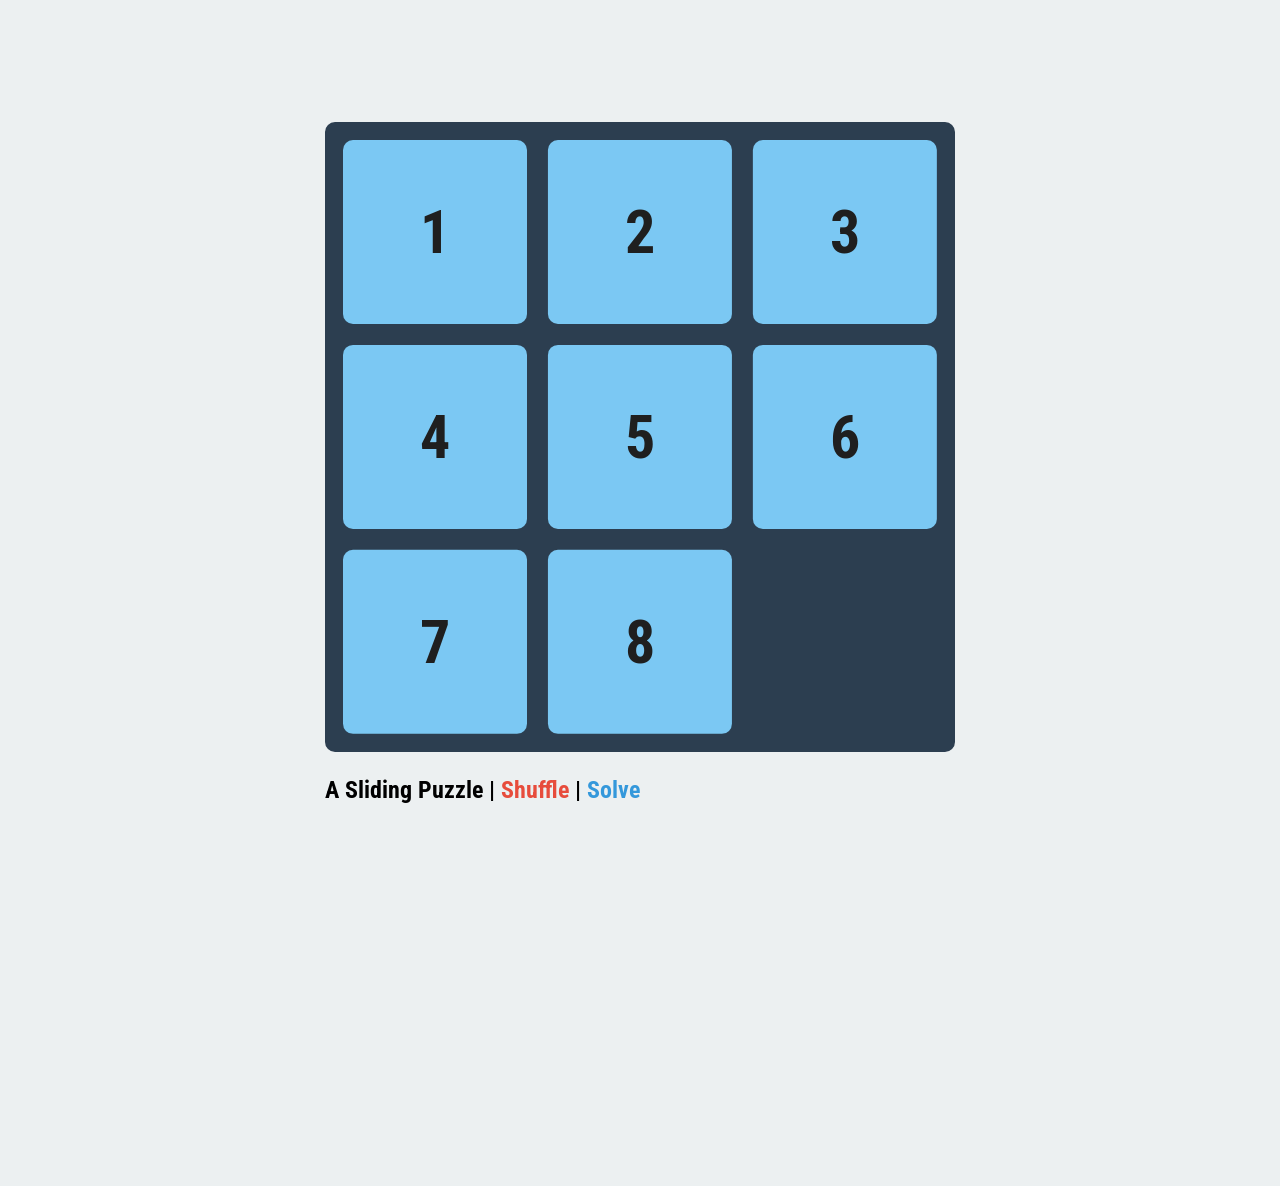
==== index.html @ 9165b4c7 "Initial commit" ====
<!doctype html>
<html>
<head>

    <title>Sliding Puzzle</title>
    <link href="https://fonts.googleapis.com/css?family=Roboto+Condensed:400,700" rel="stylesheet">
    <link rel="stylesheet" type="text/css" href="css/style.css">
    
    <meta name="viewport" content="initial-scale=1.0, width=device-width">
</head>
<body>

    <figure class="sliding-puzzle-figure">

        <ul class="sliding-puzzle">
            <li class="tile">1</li>
            <li class="tile">2</li>
            <li class="tile">3</li>
            <li class="tile">4</li>
            <li class="tile">5</li>
            <li class="tile">6</li>
            <li class="tile">7</li>
            <li class="tile">8</li>
        </ul>

        <figcaption>
       A Sliding Puzzle | <a id="shuffle">Shuffle</a> | <a id="solve">Solve</a> 
        </figcaption>
    </figure>

<script type="text/javascript" src="js/script.js"></script>
</body>
</html>
---- css/style.css ----
body {
  font-family: 'Roboto Condensed', sans-serif;
  font-weight: 700;
  font-size: 24px;
  background-color: #ECF0F1;
  -webkit-tap-highlight-color: transparent;
  khtml-tap-highlight-color: transparent; }

.sliding-puzzle-figure {
  margin: auto;
  height: 650px;
  width: 650px;
  max-height: 70vh;
  max-width: 70vh;
  padding-bottom: 50vh;
  padding-top: 10vh; }
  .sliding-puzzle-figure a {
    cursor: pointer; }
    .sliding-puzzle-figure a#shuffle {
      color: #E74C3C; }
    .sliding-puzzle-figure a#solve {
      color: #3498DB; }
  .sliding-puzzle-figure .sliding-puzzle {
    list-style-type: none;
    position: relative;
    margin-left: auto;
    margin-right: auto;
    width: 100%;
    height: 100%;
    box-sizing: border-box;
    background-clip: border-box;
    /* Firefox 4, Safari 5, Opera 10, IE 9 */
    border: 18px solid #2C3E50;
    border-radius: 10px;
    background-color: #2C3E50; }
    .sliding-puzzle-figure .sliding-puzzle .tile {
      position: absolute;
      background-color: #7BC8F3;
      color: #1F1F1F;
      border-radius: 10px;
      cursor: pointer;
      width: 31%;
      height: 31%;
      display: flex;
      justify-content: center;
      align-items: center;
      font-size: 60px;
      left: 0%;
      top: 0%;
      transition: all 0.5s linear;
      transition-timing-function: ease;
      box-sizing: border-box; }
      .sliding-puzzle-figure .sliding-puzzle .tile.error {
        background-color: #F0867D; }

@media only screen and (max-width: 650px) {
  .sliding-puzzle-figure {
    width: 90vw;
    height: 90vw;
    max-height: 100vh; }
    .sliding-puzzle-figure .sliding-puzzle {
      border-width: 10px;
      border-radius: 14px; }
    .sliding-puzzle-figure .tile {
      font-size: 1em; } }

/*# sourceMappingURL=style.css.map */
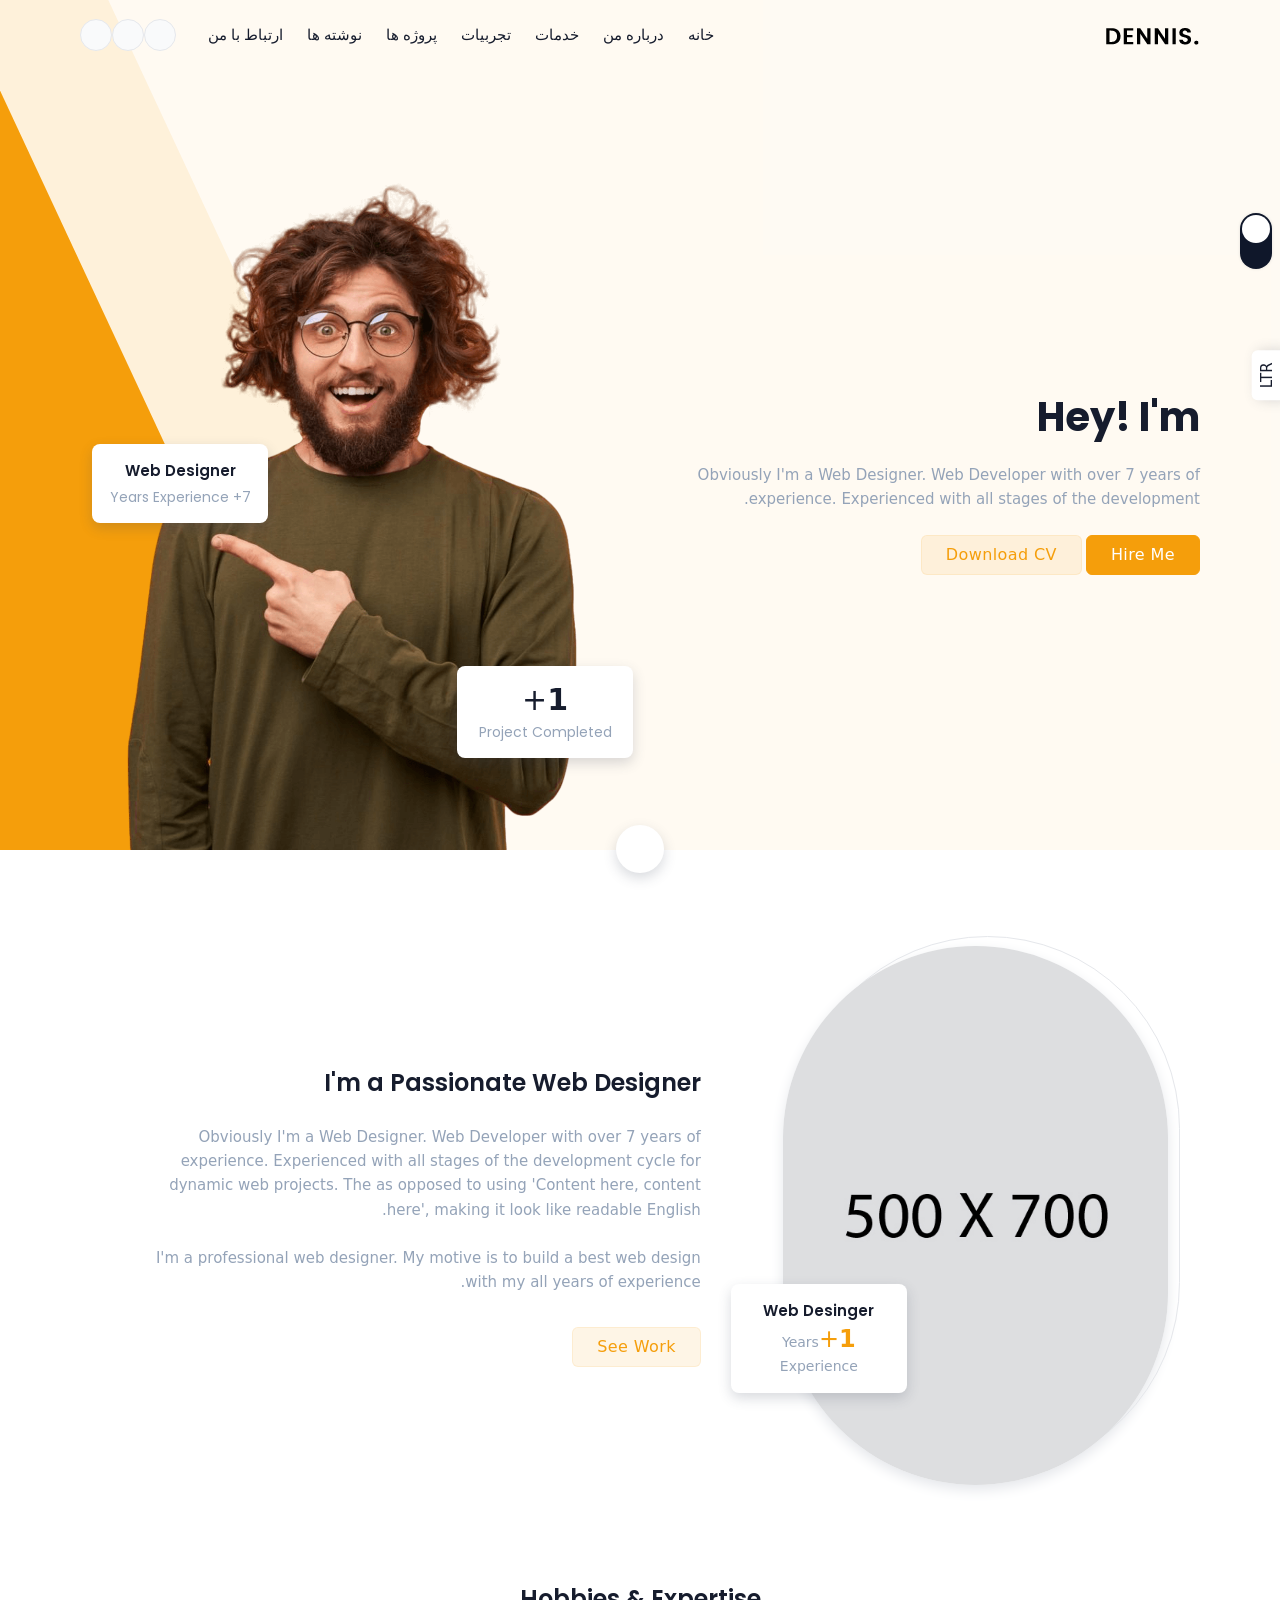
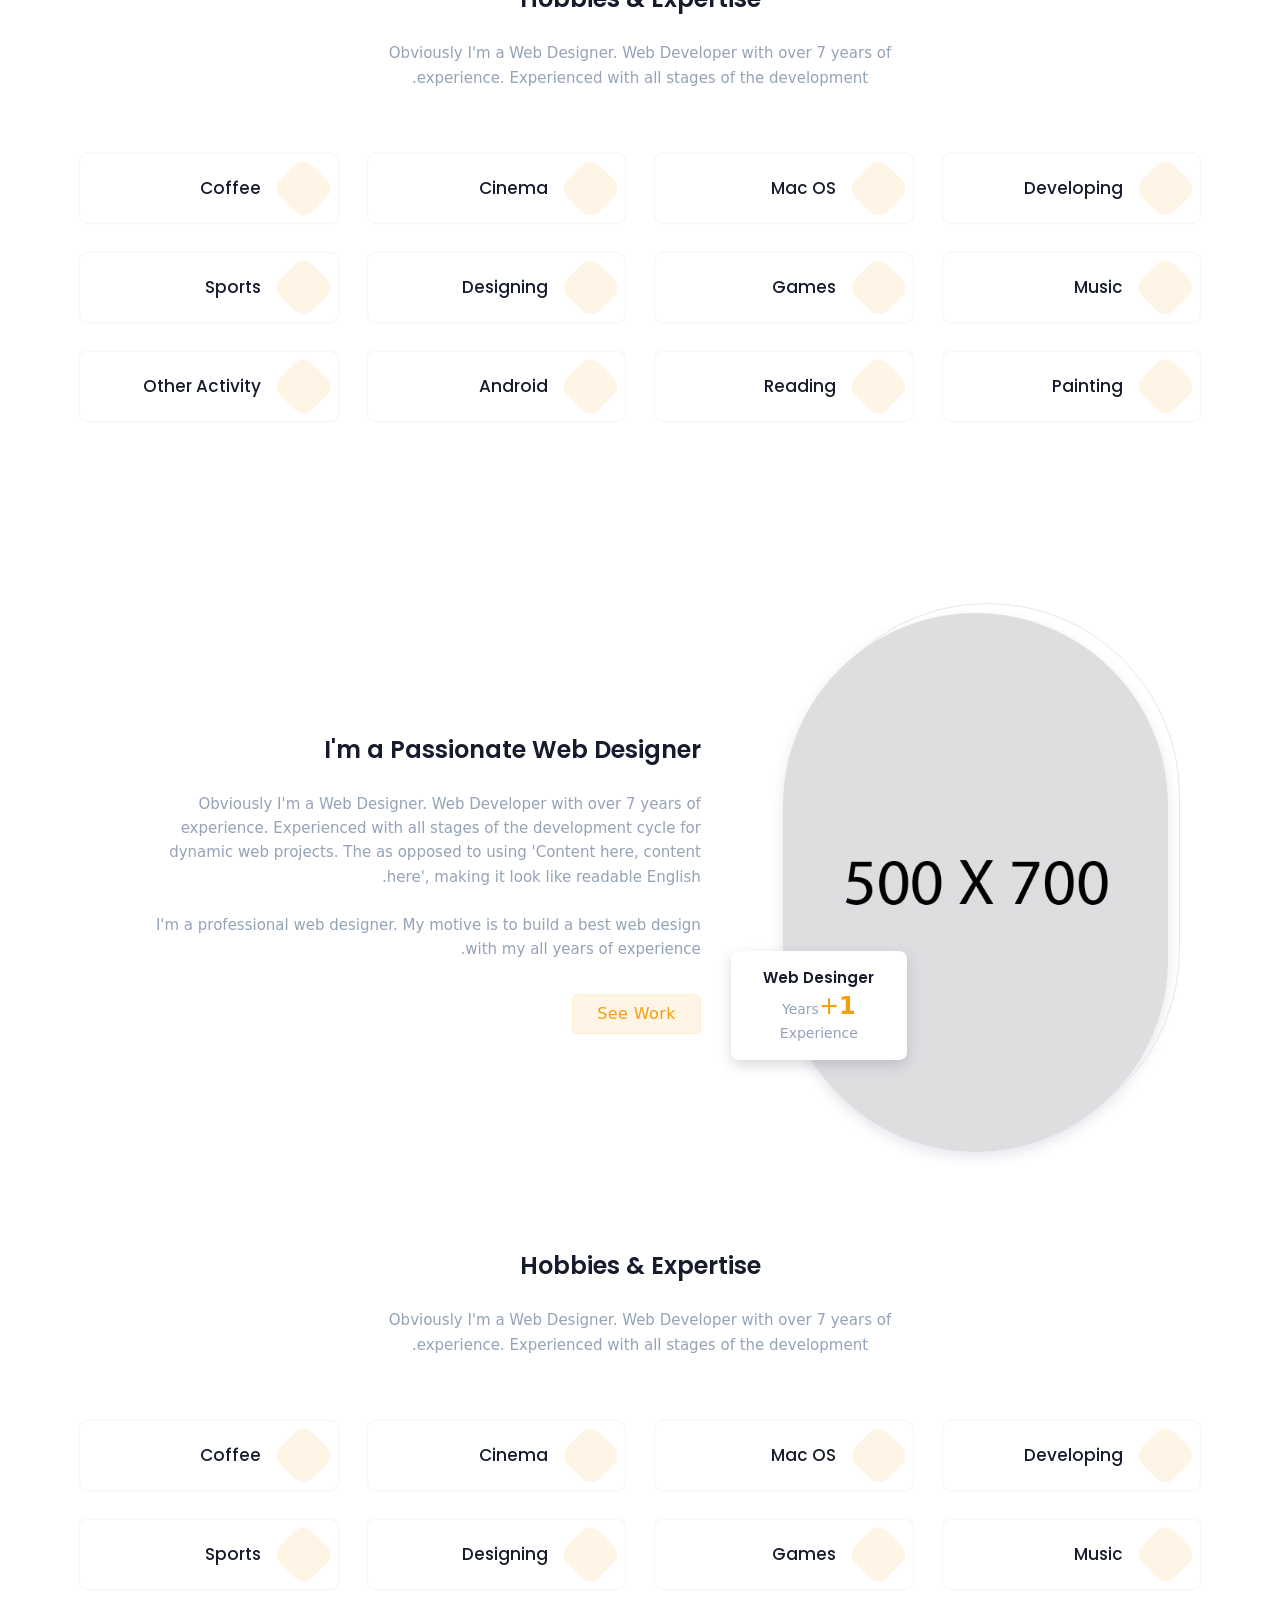
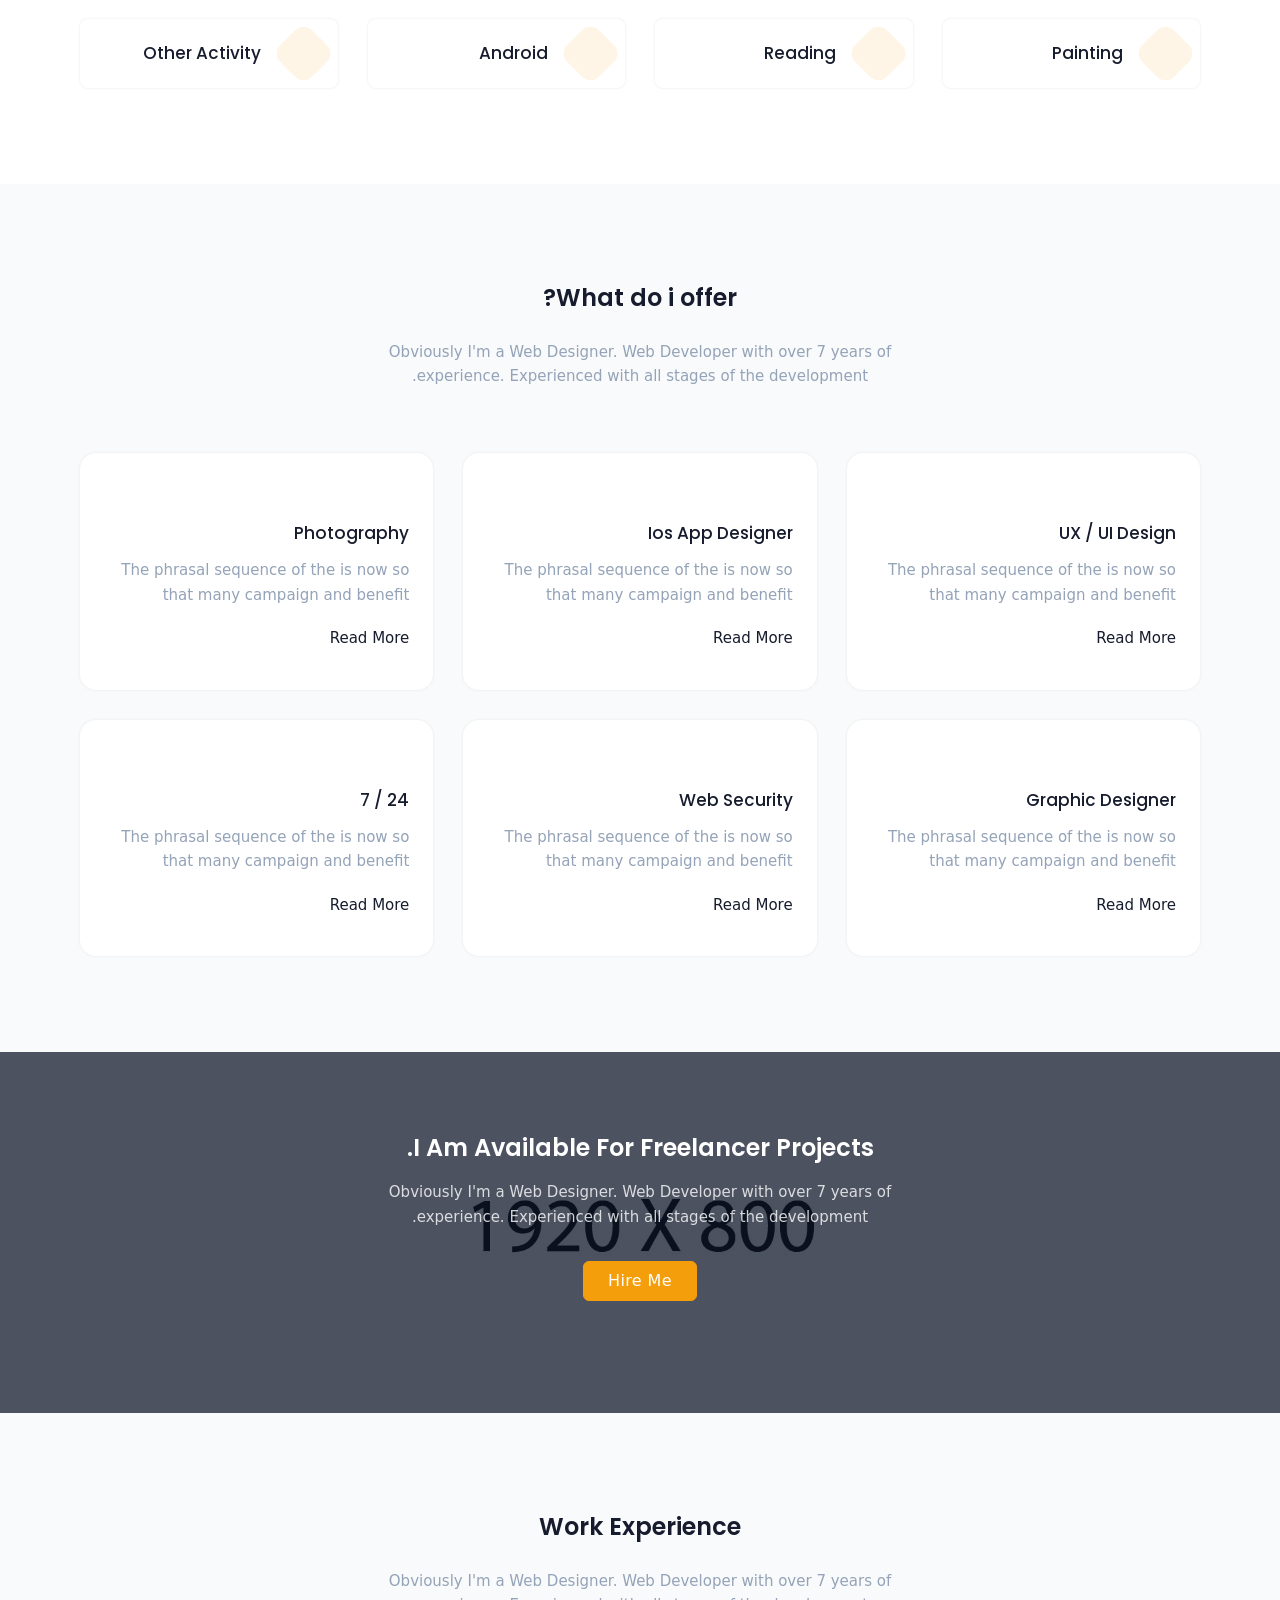
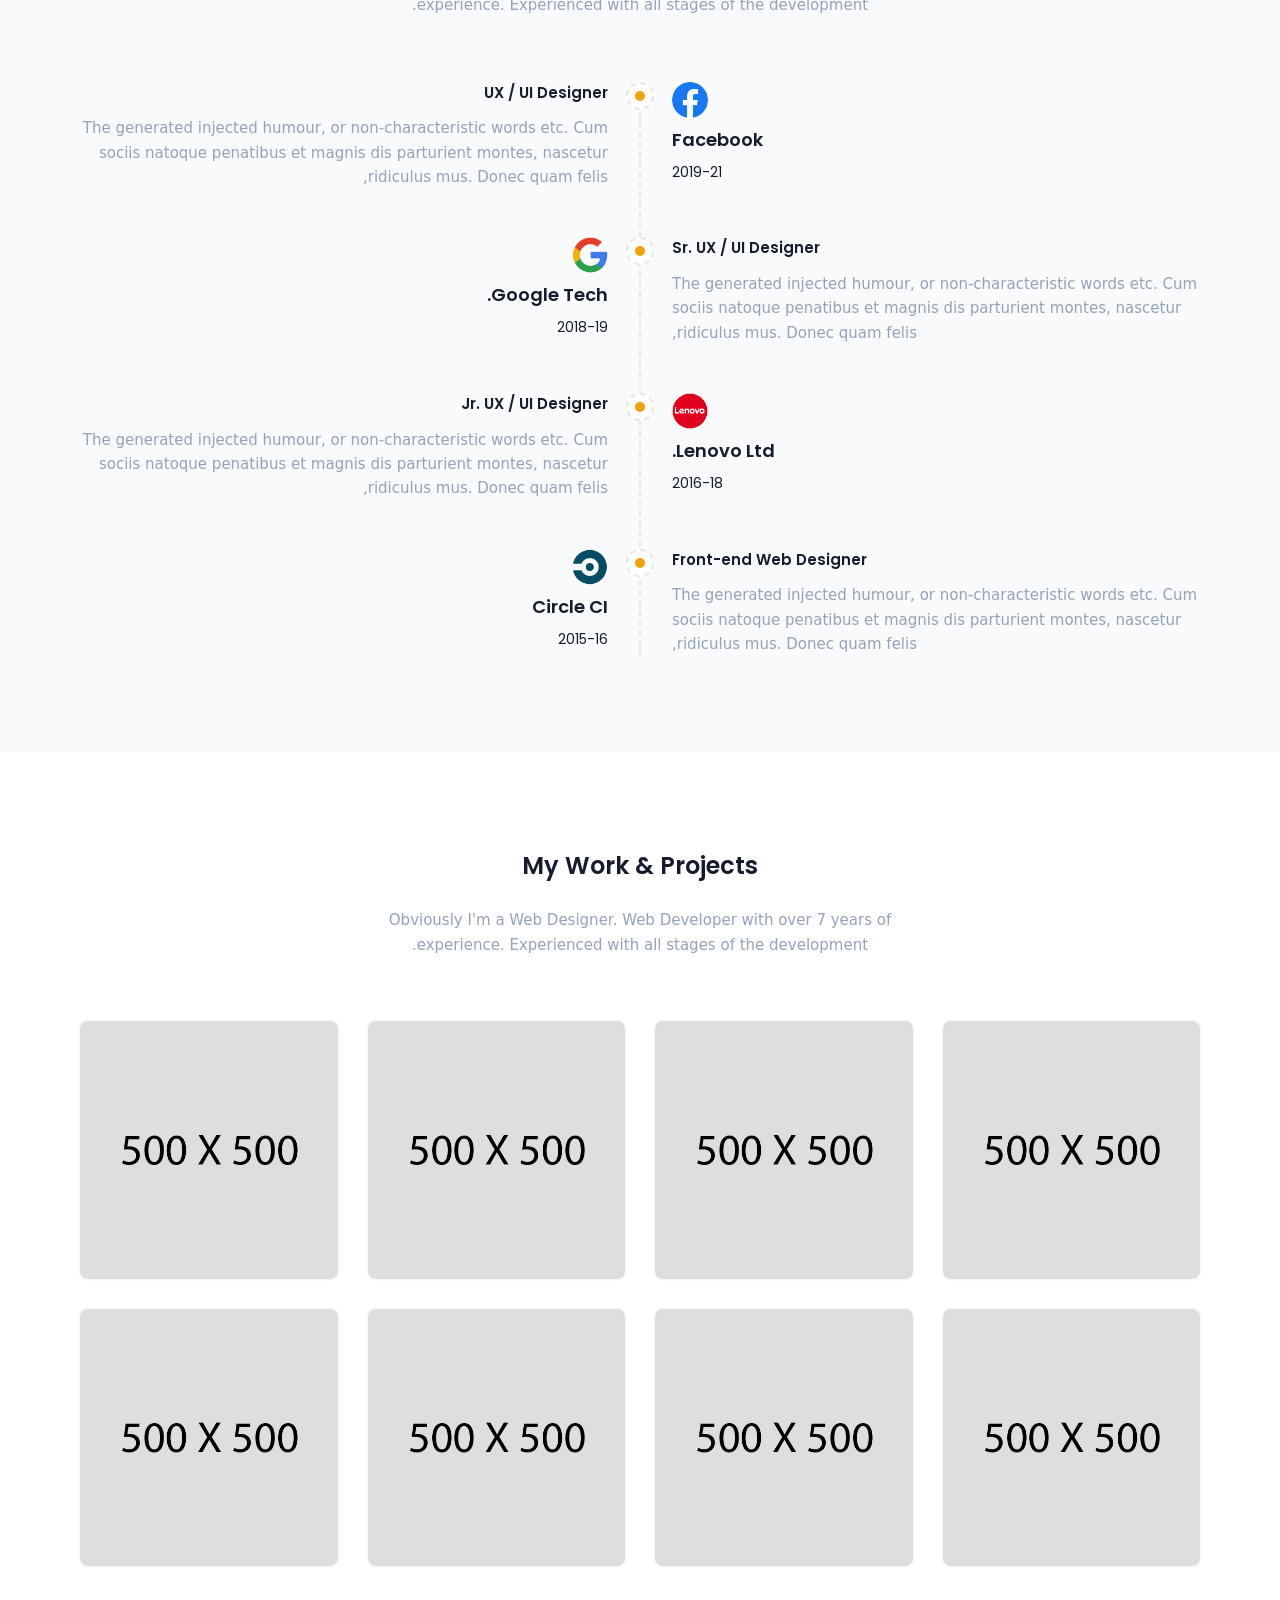
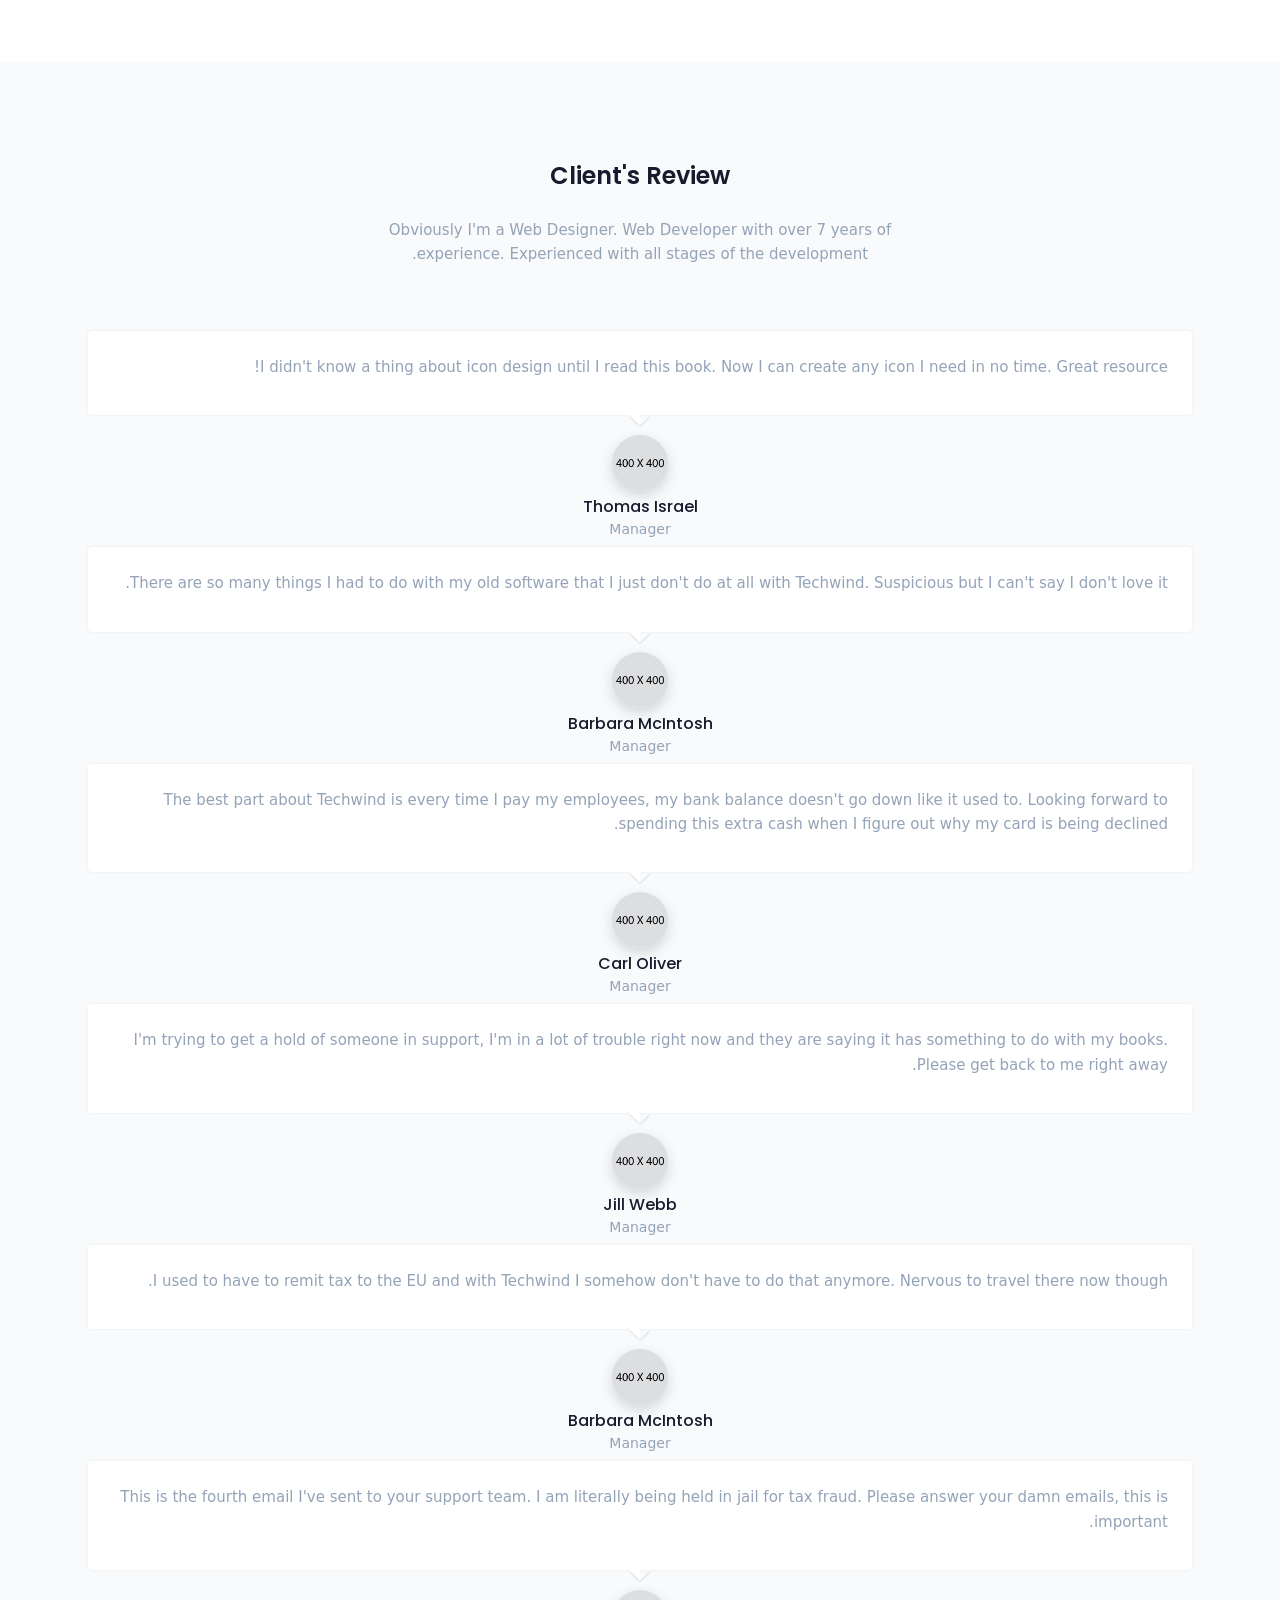
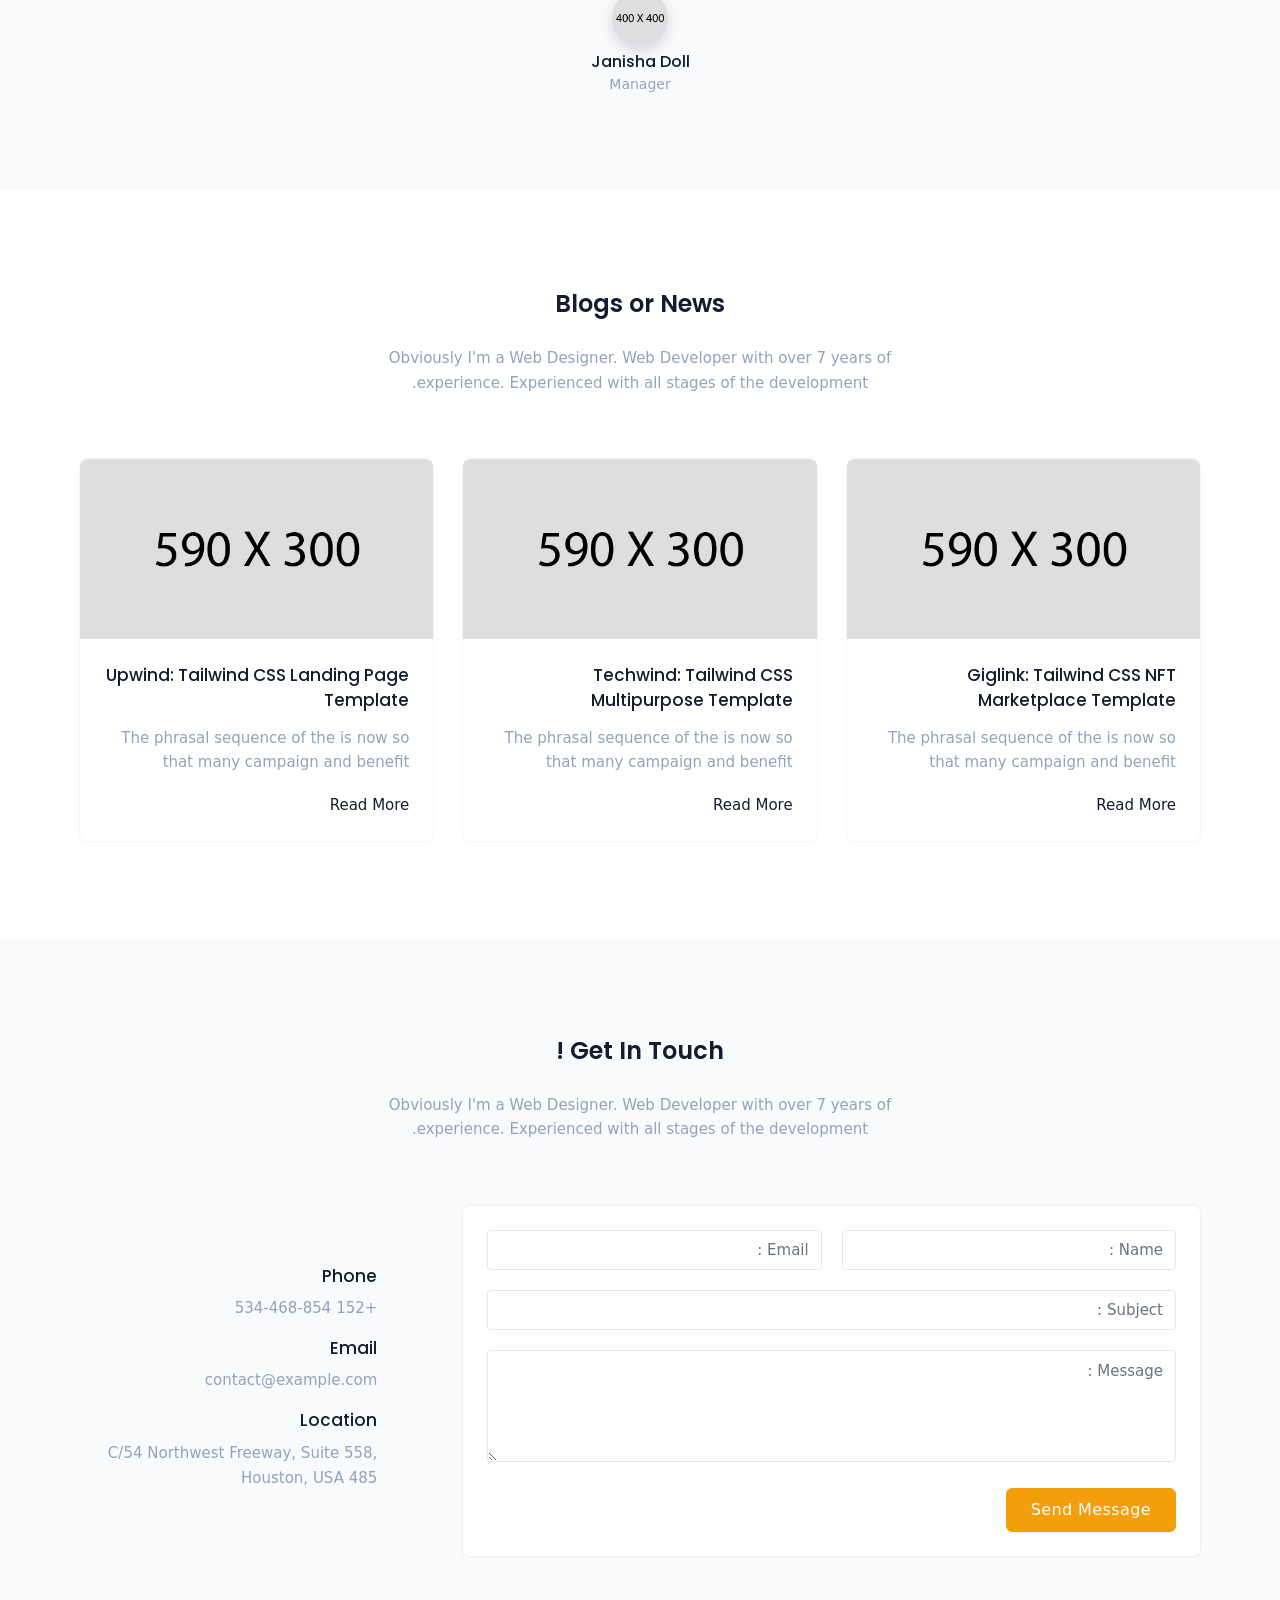
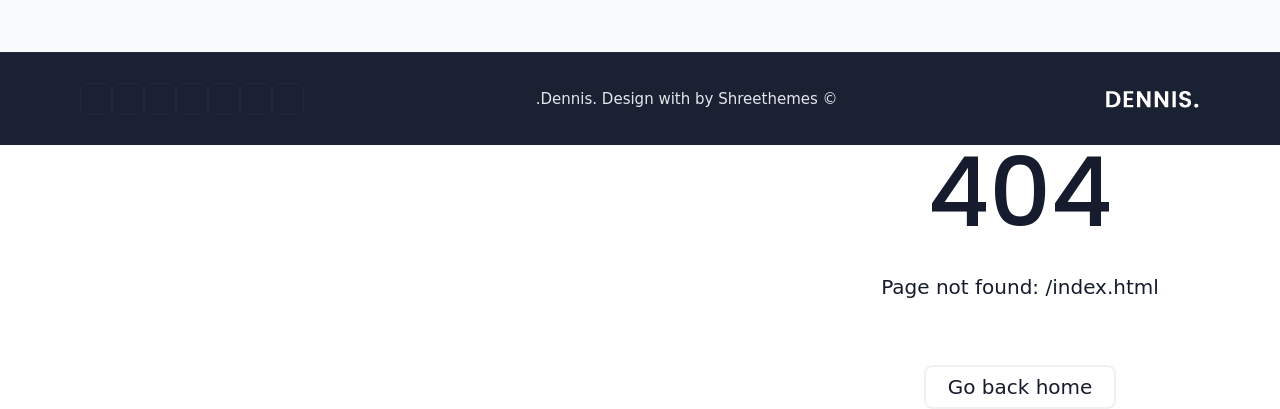
==== commit 46fe3ded: "first commit" ====
--- a/index.html
+++ b/index.html
@@ -1,33 +1,38 @@
-<!doctype html>
-<html>
-<head>
-
-    <title>Sliding Puzzle</title>
-    <link href="https://fonts.googleapis.com/css?family=Roboto+Condensed:400,700" rel="stylesheet">
-    <link rel="stylesheet" type="text/css" href="css/style.css">
-    
-    <meta name="viewport" content="initial-scale=1.0, width=device-width">
-</head>
-<body>
-
-    <figure class="sliding-puzzle-figure">
-
-        <ul class="sliding-puzzle">
-            <li class="tile">1</li>
-            <li class="tile">2</li>
-            <li class="tile">3</li>
-            <li class="tile">4</li>
-            <li class="tile">5</li>
-            <li class="tile">6</li>
-            <li class="tile">7</li>
-            <li class="tile">8</li>
-        </ul>
-
-        <figcaption>
-       A Sliding Puzzle | <a id="shuffle">Shuffle</a> | <a id="solve">Solve</a> 
-        </figcaption>
-    </figure>
-
-<script type="text/javascript" src="js/script.js"></script>
-</body>
-</html>+<!DOCTYPE html><html  lang="fa" dir="rtl" class="light scroll-smooth" data-capo=""><head><meta charset="utf-8">
+<meta name="viewport" content="width=device-width, initial-scale=1.0,maximum-scale=1.0, user-scalable=no">
+<style>@import url("https://fonts.googleapis.com/css2?family=Inter&family=Lexend:wght@300;400;500&display=swap");@import url("https://fonts.googleapis.com/css2?family=Poppins:wght@400;500;600;700&display=swap");
+/*! tailwindcss v3.4.10 | MIT License | https://tailwindcss.com*/*,:after,:before{border:0 solid #e5e7eb;box-sizing:border-box}:after,:before{--tw-content:""}:host,html{line-height:1.5;-webkit-text-size-adjust:100%;font-family:ui-sans-serif,system-ui,sans-serif,Apple Color Emoji,Segoe UI Emoji,Segoe UI Symbol,Noto Color Emoji;font-feature-settings:normal;font-variation-settings:normal;-moz-tab-size:4;-o-tab-size:4;tab-size:4;-webkit-tap-highlight-color:transparent}body{line-height:inherit;margin:0}hr{border-top-width:1px;color:inherit;height:0}abbr:where([title]){-webkit-text-decoration:underline dotted;text-decoration:underline dotted}h1,h2,h3,h4,h5,h6{font-size:inherit;font-weight:inherit}a{color:inherit;text-decoration:inherit}b,strong{font-weight:bolder}code,kbd,pre,samp{font-family:ui-monospace,SFMono-Regular,Menlo,Monaco,Consolas,Liberation Mono,Courier New,monospace;font-feature-settings:normal;font-size:1em;font-variation-settings:normal}small{font-size:80%}sub,sup{font-size:75%;line-height:0;position:relative;vertical-align:baseline}sub{bottom:-.25em}sup{top:-.5em}table{border-collapse:collapse;border-color:inherit;text-indent:0}button,input,optgroup,select,textarea{color:inherit;font-family:inherit;font-feature-settings:inherit;font-size:100%;font-variation-settings:inherit;font-weight:inherit;letter-spacing:inherit;line-height:inherit;margin:0;padding:0}button,select{text-transform:none}button,input:where([type=button]),input:where([type=reset]),input:where([type=submit]){-webkit-appearance:button;background-color:transparent;background-image:none}:-moz-focusring{outline:auto}:-moz-ui-invalid{box-shadow:none}progress{vertical-align:baseline}::-webkit-inner-spin-button,::-webkit-outer-spin-button{height:auto}[type=search]{-webkit-appearance:textfield;outline-offset:-2px}::-webkit-search-decoration{-webkit-appearance:none}::-webkit-file-upload-button{-webkit-appearance:button;font:inherit}summary{display:list-item}blockquote,dd,dl,figure,h1,h2,h3,h4,h5,h6,hr,p,pre{margin:0}fieldset{margin:0}fieldset,legend{padding:0}menu,ol,ul{list-style:none;margin:0;padding:0}dialog{padding:0}textarea{resize:vertical}input::-moz-placeholder,textarea::-moz-placeholder{color:#9ca3af;opacity:1}input::placeholder,textarea::placeholder{color:#9ca3af;opacity:1}[role=button],button{cursor:pointer}:disabled{cursor:default}audio,canvas,embed,iframe,img,object,svg,video{display:block;vertical-align:middle}img,video{height:auto;max-width:100%}[hidden]{display:none}*,:after,:before{--tw-border-spacing-x:0;--tw-border-spacing-y:0;--tw-translate-x:0;--tw-translate-y:0;--tw-rotate:0;--tw-skew-x:0;--tw-skew-y:0;--tw-scale-x:1;--tw-scale-y:1;--tw-pan-x: ;--tw-pan-y: ;--tw-pinch-zoom: ;--tw-scroll-snap-strictness:proximity;--tw-gradient-from-position: ;--tw-gradient-via-position: ;--tw-gradient-to-position: ;--tw-ordinal: ;--tw-slashed-zero: ;--tw-numeric-figure: ;--tw-numeric-spacing: ;--tw-numeric-fraction: ;--tw-ring-inset: ;--tw-ring-offset-width:0px;--tw-ring-offset-color:#fff;--tw-ring-color:rgba(59,130,246,.5);--tw-ring-offset-shadow:0 0 #0000;--tw-ring-shadow:0 0 #0000;--tw-shadow:0 0 #0000;--tw-shadow-colored:0 0 #0000;--tw-blur: ;--tw-brightness: ;--tw-contrast: ;--tw-grayscale: ;--tw-hue-rotate: ;--tw-invert: ;--tw-saturate: ;--tw-sepia: ;--tw-drop-shadow: ;--tw-backdrop-blur: ;--tw-backdrop-brightness: ;--tw-backdrop-contrast: ;--tw-backdrop-grayscale: ;--tw-backdrop-hue-rotate: ;--tw-backdrop-invert: ;--tw-backdrop-opacity: ;--tw-backdrop-saturate: ;--tw-backdrop-sepia: ;--tw-contain-size: ;--tw-contain-layout: ;--tw-contain-paint: ;--tw-contain-style: }::backdrop{--tw-border-spacing-x:0;--tw-border-spacing-y:0;--tw-translate-x:0;--tw-translate-y:0;--tw-rotate:0;--tw-skew-x:0;--tw-skew-y:0;--tw-scale-x:1;--tw-scale-y:1;--tw-pan-x: ;--tw-pan-y: ;--tw-pinch-zoom: ;--tw-scroll-snap-strictness:proximity;--tw-gradient-from-position: ;--tw-gradient-via-position: ;--tw-gradient-to-position: ;--tw-ordinal: ;--tw-slashed-zero: ;--tw-numeric-figure: ;--tw-numeric-spacing: ;--tw-numeric-fraction: ;--tw-ring-inset: ;--tw-ring-offset-width:0px;--tw-ring-offset-color:#fff;--tw-ring-color:rgba(59,130,246,.5);--tw-ring-offset-shadow:0 0 #0000;--tw-ring-shadow:0 0 #0000;--tw-shadow:0 0 #0000;--tw-shadow-colored:0 0 #0000;--tw-blur: ;--tw-brightness: ;--tw-contrast: ;--tw-grayscale: ;--tw-hue-rotate: ;--tw-invert: ;--tw-saturate: ;--tw-sepia: ;--tw-drop-shadow: ;--tw-backdrop-blur: ;--tw-backdrop-brightness: ;--tw-backdrop-contrast: ;--tw-backdrop-grayscale: ;--tw-backdrop-hue-rotate: ;--tw-backdrop-invert: ;--tw-backdrop-opacity: ;--tw-backdrop-saturate: ;--tw-backdrop-sepia: ;--tw-contain-size: ;--tw-contain-layout: ;--tw-contain-paint: ;--tw-contain-style: }.container{margin-left:auto;margin-right:auto;padding-left:12px;padding-right:12px;width:100%}@media (min-width:540px){.container{max-width:540px}}@media (min-width:640px){.container{max-width:640px;padding-left:1rem;padding-right:1rem}}@media (min-width:768px){.container{max-width:768px}}@media (min-width:992px){.container{max-width:992px}}@media (min-width:1024px){.container{max-width:1024px;padding-left:45px;padding-right:45px}}@media (min-width:1280px){.container{max-width:1280px;padding-left:5rem;padding-right:5rem}}@media (min-width:1536px){.container{max-width:1536px;padding-left:13rem;padding-right:13rem}}.form-input,.form-multiselect,.form-select,.form-textarea{-webkit-appearance:none;-moz-appearance:none;appearance:none;background-color:#fff;border-color:#6b7280;border-radius:0;border-width:1px;font-size:1rem;line-height:1.5rem;padding:.5rem .75rem;--tw-shadow:0 0 #0000}.form-input:focus,.form-multiselect:focus,.form-select:focus,.form-textarea:focus{outline:2px solid transparent;outline-offset:2px;--tw-ring-inset:var(--tw-empty,/*!*/ /*!*/);--tw-ring-offset-width:0px;--tw-ring-offset-color:#fff;--tw-ring-color:#2563eb;--tw-ring-offset-shadow:var(--tw-ring-inset) 0 0 0 var(--tw-ring-offset-width) var(--tw-ring-offset-color);--tw-ring-shadow:var(--tw-ring-inset) 0 0 0 calc(1px + var(--tw-ring-offset-width)) var(--tw-ring-color);border-color:#2563eb;box-shadow:var(--tw-ring-offset-shadow),var(--tw-ring-shadow),var(--tw-shadow)}.form-input::-moz-placeholder,.form-textarea::-moz-placeholder{color:#6b7280;opacity:1}.form-input::placeholder,.form-textarea::placeholder{color:#6b7280;opacity:1}.form-input::-webkit-datetime-edit-fields-wrapper{padding:0}.form-input::-webkit-date-and-time-value{min-height:1.5em;text-align:inherit}.form-input::-webkit-datetime-edit{display:inline-flex}.form-input::-webkit-datetime-edit,.form-input::-webkit-datetime-edit-day-field,.form-input::-webkit-datetime-edit-hour-field,.form-input::-webkit-datetime-edit-meridiem-field,.form-input::-webkit-datetime-edit-millisecond-field,.form-input::-webkit-datetime-edit-minute-field,.form-input::-webkit-datetime-edit-month-field,.form-input::-webkit-datetime-edit-second-field,.form-input::-webkit-datetime-edit-year-field{padding-bottom:0;padding-top:0}.sr-only{height:1px!important;margin:-1px!important;overflow:hidden!important;padding:0!important;position:absolute!important;width:1px!important;clip:rect(0,0,0,0)!important;border-width:0!important;white-space:nowrap!important}.fixed{position:fixed!important}.absolute{position:absolute!important}.relative{position:relative!important}.inset-0{inset:0!important}.-right-1{right:-.25rem!important}.-right-3{right:-.75rem!important}.bottom-0{bottom:0!important}.bottom-2{bottom:.5rem!important}.bottom-5{bottom:1.25rem!important}.bottom-6{bottom:1.5rem!important}.bottom-\[25px\]{bottom:25px!important}.left-0{left:0!important}.left-\[2px\]{left:2px!important}.right-0{right:0!important}.right-5{right:1.25rem!important}.top-0{top:0!important}.top-1\/2{top:50%!important}.top-1\/4{top:25%!important}.top-48{top:12rem!important}.top-\[2px\]{top:2px!important}.top-\[40\%\]{top:40%!important}.-z-1{z-index:-1!important}.z-1{z-index:1!important}.z-10{z-index:10!important}.z-3{z-index:3!important}.z-50{z-index:50!important}.m-2{margin:.5rem!important}.m-3{margin:.75rem!important}.m-6{margin:1.5rem!important}.mx-auto{margin-left:auto!important;margin-right:auto!important}.my-2{margin-bottom:.5rem!important;margin-top:.5rem!important}.-ms-3{margin-inline-start:-.75rem!important}.-mt-\[10px\]{margin-top:-10px!important}.mb-0{margin-bottom:0!important}.mb-1{margin-bottom:.25rem!important}.mb-2{margin-bottom:.5rem!important}.mb-4{margin-bottom:1rem!important}.mb-5{margin-bottom:1.25rem!important}.mb-6{margin-bottom:1.5rem!important}.me-2{margin-inline-end:.5rem!important}.me-5{margin-inline-end:1.25rem!important}.ms-1{margin-inline-start:.25rem!important}.ms-2{margin-inline-start:.5rem!important}.ms-3{margin-inline-start:.75rem!important}.ms-6{margin-inline-start:1.5rem!important}.ms-8{margin-inline-start:2rem!important}.ms-auto{margin-inline-start:auto!important}.mt-1{margin-top:.25rem!important}.mt-12{margin-top:3rem!important}.mt-16{margin-top:4rem!important}.mt-2{margin-top:.5rem!important}.mt-3{margin-top:.75rem!important}.mt-4{margin-top:1rem!important}.mt-5{margin-top:1.25rem!important}.mt-6{margin-top:1.5rem!important}.mt-7{margin-top:1.75rem!important}.mt-8{margin-top:2rem!important}.block{display:block!important}.inline-block{display:inline-block!important}.inline{display:inline!important}.flex{display:flex!important}.inline-flex{display:inline-flex!important}.table{display:table!important}.grid{display:grid!important}.hidden{display:none!important}.h-10{height:2.5rem!important}.h-11{height:2.75rem!important}.h-12{height:3rem!important}.h-14{height:3.5rem!important}.h-28{height:7rem!important}.h-5{height:1.25rem!important}.h-7{height:1.75rem!important}.h-8{height:2rem!important}.h-9{height:2.25rem!important}.h-\[100\%\]{height:100%!important}.h-\[45px\]{height:45px!important}.h-auto{height:auto!important}.w-10{width:2.5rem!important}.w-12{width:3rem!important}.w-14{width:3.5rem!important}.w-44{width:11rem!important}.w-5{width:1.25rem!important}.w-7{width:1.75rem!important}.w-9{width:2.25rem!important}.w-\[100\%\],.w-full{width:100%!important}.min-w-\[45px\]{min-width:45px!important}.max-w-xl{max-width:36rem!important}.flex-1{flex:1 1 0%!important}.-translate-y-1\/2{--tw-translate-y:-50%!important}.-rotate-45,.-translate-y-1\/2{transform:translate(var(--tw-translate-x),var(--tw-translate-y)) rotate(var(--tw-rotate)) skewX(var(--tw-skew-x)) skewY(var(--tw-skew-y)) scaleX(var(--tw-scale-x)) scaleY(var(--tw-scale-y))!important}.-rotate-45{--tw-rotate:-45deg!important}.-rotate-90{--tw-rotate:-90deg!important}.-rotate-90,.rotate-45{transform:translate(var(--tw-translate-x),var(--tw-translate-y)) rotate(var(--tw-rotate)) skewX(var(--tw-skew-x)) skewY(var(--tw-skew-y)) scaleX(var(--tw-scale-x)) scaleY(var(--tw-scale-y))!important}.rotate-45{--tw-rotate:45deg!important}.rotate-90{--tw-rotate:90deg!important;transform:translate(var(--tw-translate-x),var(--tw-translate-y)) rotate(var(--tw-rotate)) skewX(var(--tw-skew-x)) skewY(var(--tw-skew-y)) scaleX(var(--tw-scale-x)) scaleY(var(--tw-scale-y))!important}.cursor-pointer{cursor:pointer!important}.list-none{list-style-type:none!important}.grid-cols-1{grid-template-columns:repeat(1,minmax(0,1fr))!important}.flex-wrap{flex-wrap:wrap!important}.items-center{align-items:center!important}.justify-center{justify-content:center!important}.justify-between{justify-content:space-between!important}.gap-\[30px\]{gap:30px!important}.overflow-hidden{overflow:hidden!important}.rounded{border-radius:.25rem!important}.rounded-2xl{border-radius:1rem!important}.rounded-full{border-radius:9999px!important}.rounded-lg{border-radius:.5rem!important}.rounded-md{border-radius:.375rem!important}.rounded-xl{border-radius:.75rem!important}.rounded-t-md{border-top-left-radius:.375rem!important;border-top-right-radius:.375rem!important}.border{border-width:1px!important}.border-t{border-top-width:1px!important}.border-amber-500{--tw-border-opacity:1!important;border-color:rgb(245 158 11/var(--tw-border-opacity))!important}.border-amber-500\/10{border-color:rgba(245,158,11,.1)!important}.border-gray-800{--tw-border-opacity:1!important;border-color:rgb(31 41 55/var(--tw-border-opacity))!important}.border-inherit{border-color:inherit!important}.border-slate-800{--tw-border-opacity:1!important;border-color:rgb(30 41 59/var(--tw-border-opacity))!important}.bg-amber-500{--tw-bg-opacity:1!important;background-color:rgb(245 158 11/var(--tw-bg-opacity))!important}.bg-amber-500\/10{background-color:rgba(245,158,11,.1)!important}.bg-amber-500\/5{background-color:rgba(245,158,11,.05)!important}.bg-dark-footer{--tw-bg-opacity:1!important;background-color:rgb(25 33 50/var(--tw-bg-opacity))!important}.bg-gray-50{background-color:rgb(249 250 251/var(--tw-bg-opacity))!important}.bg-gray-50,.bg-slate-900{--tw-bg-opacity:1!important}.bg-slate-900{background-color:rgb(15 23 42/var(--tw-bg-opacity))!important}.bg-slate-900\/70{background-color:rgba(15,23,42,.7)!important}.bg-transparent{background-color:transparent!important}.bg-white{--tw-bg-opacity:1!important;background-color:rgb(255 255 255/var(--tw-bg-opacity))!important}.bg-\[url\(\'\.\.\/\.\.\/assets\/images\/bg\/bg2\.jpg\'\)\]{background-image:url(/_nuxt/bg2.P-uJeYuF.jpg)!important}.bg-gradient-to-b{background-image:linear-gradient(to bottom,var(--tw-gradient-stops))!important}.from-transparent{--tw-gradient-from:transparent var(--tw-gradient-from-position)!important;--tw-gradient-to:transparent var(--tw-gradient-to-position)!important;--tw-gradient-stops:var(--tw-gradient-from),var(--tw-gradient-to)!important}.to-slate-900{--tw-gradient-to:#0f172a var(--tw-gradient-to-position)!important}.bg-cover{background-size:cover!important}.bg-center{background-position:50%!important}.bg-no-repeat{background-repeat:no-repeat!important}.stroke-1{stroke-width:1!important}.p-1{padding:.25rem!important}.p-3{padding:.75rem!important}.p-4{padding:1rem!important}.p-6{padding:1.5rem!important}.px-0{padding-left:0!important;padding-right:0!important}.px-3{padding-left:.75rem!important;padding-right:.75rem!important}.px-6{padding-left:1.5rem!important;padding-right:1.5rem!important}.py-1{padding-bottom:.25rem!important;padding-top:.25rem!important}.py-10{padding-bottom:2.5rem!important;padding-top:2.5rem!important}.py-16{padding-bottom:4rem!important;padding-top:4rem!important}.py-2{padding-bottom:.5rem!important;padding-top:.5rem!important}.py-20{padding-bottom:5rem!important;padding-top:5rem!important}.py-\[30px\]{padding-bottom:30px!important;padding-top:30px!important}.pb-8{padding-bottom:2rem!important}.pt-28{padding-top:7rem!important}.text-center{text-align:center!important}.text-start{text-align:start!important}.align-middle{vertical-align:middle!important}.text-2xl{font-size:1.5rem!important;line-height:2rem!important}.text-3xl{font-size:1.875rem!important;line-height:2.25rem!important}.text-\[15px\]{font-size:15px!important}.text-\[17px\]{font-size:17px!important}.text-\[20px\]{font-size:20px!important}.text-\[22px\]{font-size:22px!important}.text-\[24px\]{font-size:24px!important}.text-base{font-size:1rem!important;line-height:1.5rem!important}.text-lg{font-size:1.125rem!important;line-height:1.75rem!important}.text-sm{font-size:.875rem!important;line-height:1.25rem!important}.text-xl{font-size:1.25rem!important;line-height:1.75rem!important}.font-bold{font-weight:700!important}.font-medium{font-weight:500!important}.font-semibold{font-weight:600!important}.leading-9{line-height:2.25rem!important}.leading-normal{line-height:1.5!important}.text-amber-400{--tw-text-opacity:1!important;color:rgb(251 191 36/var(--tw-text-opacity))!important}.text-amber-500{color:rgb(245 158 11/var(--tw-text-opacity))!important}.text-amber-500,.text-dark{--tw-text-opacity:1!important}.text-dark{color:rgb(60 72 88/var(--tw-text-opacity))!important}.text-gray-200{--tw-text-opacity:1!important;color:rgb(229 231 235/var(--tw-text-opacity))!important}.text-red-600{--tw-text-opacity:1!important;color:rgb(220 38 38/var(--tw-text-opacity))!important}.text-slate-400{color:rgb(148 163 184/var(--tw-text-opacity))!important}.text-slate-400,.text-white{--tw-text-opacity:1!important}.text-white{color:rgb(255 255 255/var(--tw-text-opacity))!important}.text-white\/80{color:hsla(0,0%,100%,.8)!important}.text-yellow-500{--tw-text-opacity:1!important;color:rgb(234 179 8/var(--tw-text-opacity))!important}.opacity-0{opacity:0!important}.shadow{--tw-shadow:0 0 3px rgba(60,72,88,.15)!important;--tw-shadow-colored:0 0 3px var(--tw-shadow-color)!important}.shadow,.shadow-md{box-shadow:var(--tw-ring-offset-shadow,0 0 #0000),var(--tw-ring-shadow,0 0 #0000),var(--tw-shadow)!important}.shadow-md{--tw-shadow:0 5px 13px rgba(60,72,88,.2)!important;--tw-shadow-colored:0 5px 13px var(--tw-shadow-color)!important}.shadow-gray-200{--tw-shadow-color:#e5e7eb!important;--tw-shadow:var(--tw-shadow-colored)!important}.shadow-slate-200{--tw-shadow-color:#e2e8f0!important;--tw-shadow:var(--tw-shadow-colored)!important}.outline-none{outline:2px solid transparent!important;outline-offset:2px!important}.transition{transition-duration:.15s!important;transition-property:color,background-color,border-color,text-decoration-color,fill,stroke,opacity,box-shadow,transform,filter,-webkit-backdrop-filter!important;transition-property:color,background-color,border-color,text-decoration-color,fill,stroke,opacity,box-shadow,transform,filter,backdrop-filter!important;transition-property:color,background-color,border-color,text-decoration-color,fill,stroke,opacity,box-shadow,transform,filter,backdrop-filter,-webkit-backdrop-filter!important;transition-timing-function:cubic-bezier(.4,0,.2,1)!important}.transition-all{transition-duration:.15s!important;transition-property:all!important;transition-timing-function:cubic-bezier(.4,0,.2,1)!important}.duration-500{transition-duration:.5s!important}.ease-in-out{transition-timing-function:cubic-bezier(.4,0,.2,1)!important}html{scroll-behavior:smooth}body{font-size:15px;--tw-text-opacity:1;color:rgb(22 28 45/var(--tw-text-opacity))}.h1,.h2,.h3,.h4,.h5,.h6,h1,h2,h3,h4,h5,h6{font-family:Poppins,sans-serif}p{line-height:1.625}.btn{align-items:center;border-width:1px;display:inline-flex;font-size:1rem;font-weight:500;height:2.5rem;justify-content:center;letter-spacing:.025em;line-height:1.5rem;padding-left:1.5rem;padding-right:1.5rem;text-align:center;transition-duration:.5s;transition-property:color,background-color,border-color,text-decoration-color,fill,stroke,opacity,box-shadow,transform,filter,-webkit-backdrop-filter;transition-property:color,background-color,border-color,text-decoration-color,fill,stroke,opacity,box-shadow,transform,filter,backdrop-filter;transition-property:color,background-color,border-color,text-decoration-color,fill,stroke,opacity,box-shadow,transform,filter,backdrop-filter,-webkit-backdrop-filter;transition-timing-function:cubic-bezier(.4,0,.2,1);vertical-align:middle}.btn.btn-lg{font-size:1.125rem;height:3rem;line-height:1.75rem;padding-left:1.5rem;padding-right:1.5rem}.btn.btn-sm{font-size:.875rem;height:2rem;line-height:1.25rem;padding-left:1rem;padding-right:1rem}.btn.btn-icon{align-items:center;display:inline-flex;font-size:1rem;height:2.5rem;justify-content:center;line-height:1.5rem;padding:0;text-align:center;width:2.5rem}.btn.btn-icon.btn-lg{height:3rem;width:3rem}.btn.btn-icon.btn-sm{height:2rem;width:2rem}.btn.btn-link{border-style:none;padding:0;position:relative}.btn.btn-link:after{bottom:0;height:1px;left:0;position:absolute;right:0;transition-duration:.5s;transition-property:all;transition-timing-function:cubic-bezier(.4,0,.2,1);width:0;--tw-content:"";content:var(--tw-content)}.btn.btn-link:hover:after{content:var(--tw-content);right:auto;width:100%}.navbar{background-color:transparent;font-family:Poppins,sans-serif;left:0;padding-bottom:.75rem;padding-top:.75rem;position:fixed;right:0;top:0;transition-duration:.5s;transition-property:all;transition-timing-function:cubic-bezier(.4,0,.2,1);z-index:999}.navbar .navigation{margin:0;width:100%}.navbar .navigation .navbar-nav{display:flex;flex-direction:row;height:6rem;margin-top:1rem;overflow-y:scroll}.navbar .navigation .navbar-nav .nav-link{display:block;font-size:15px;font-weight:500;padding:.75rem;--tw-text-opacity:1;color:rgb(22 28 45/var(--tw-text-opacity))}.navbar .navigation .navbar-nav .nav-link:hover{--tw-text-opacity:1;color:rgb(245 158 11/var(--tw-text-opacity))}.navbar .navigation .navbar-nav .nav-link:is(.dark *){color:hsla(0,0%,100%,.6)}.navbar .navigation .navbar-nav .nav-link:hover:is(.dark *){--tw-text-opacity:1;color:rgb(255 255 255/var(--tw-text-opacity))}.navbar .navigation .navbar-nav .active .nav-link{--tw-text-opacity:1;color:rgb(245 158 11/var(--tw-text-opacity))}.navbar .navigation .navbar-nav .active .nav-link:is(.dark *){--tw-text-opacity:1;color:rgb(255 255 255/var(--tw-text-opacity))}.navbar .navigation.ms-auto .navbar-nav li:last-child .nav-link{padding-inline-end:0}.navbar .navigation.me-auto .navbar-nav li:first-child .nav-link{padding-inline-start:0}.navbar .navbar-brand{padding:0}.navbar .navbar-brand .l-dark,.navbar .navbar-brand .logo-dark-mode{display:none}.navbar .navbar-brand .l-light,.navbar .navbar-brand .logo-light-mode{display:inline-block}@media (max-width:991.98px){.navbar .navbar-brand .l-dark{display:inline-block!important}.navbar .navbar-brand .l-light{display:none!important}}.navbar .menu-social .login-btn-primary{display:none}.navbar .menu-social .login-btn-light{display:inline-block}@media (max-width:991.98px){.navbar .menu-social .login-btn-primary{display:inline-block!important}.navbar .menu-social .login-btn-light{display:none!important}}.navbar.is-sticky{--tw-bg-opacity:1;background-color:rgb(255 255 255/var(--tw-bg-opacity));--tw-shadow:0 0 3px rgba(60,72,88,.15);--tw-shadow-colored:0 0 3px var(--tw-shadow-color);box-shadow:var(--tw-ring-offset-shadow,0 0 #0000),var(--tw-ring-shadow,0 0 #0000),var(--tw-shadow)}.navbar.is-sticky:is(.dark *){--tw-bg-opacity:1;background-color:rgb(22 28 45/var(--tw-bg-opacity));--tw-shadow-color:#1f2937;--tw-shadow:var(--tw-shadow-colored)}.navbar.is-sticky .navbar-brand .l-dark{display:inline-block}.navbar.is-sticky .navbar-brand .l-light{display:none}.navbar.is-sticky .menu-social .login-btn-primary{display:inline-block}.navbar.is-sticky .menu-social .login-btn-light{display:none}@media (min-width:992px){.navbar{padding-bottom:.75rem;padding-top:.75rem}.navbar .navigation{display:flex;width:auto}.navbar .navigation .navbar-nav{height:auto;margin-top:0;overflow:visible}.navbar .navigation .navbar-nav .nav-link{border-width:0}.navbar .navigation .navbar-nav .nav-link:hover{background-color:transparent}.navbar .navigation .navbar-nav.nav-light .nav-link{color:hsla(0,0%,100%,.6);display:block;padding:.75rem}.navbar .navigation .navbar-nav.nav-light .active .nav-link,.navbar .navigation .navbar-nav.nav-light .nav-link:hover{--tw-text-opacity:1;color:rgb(255 255 255/var(--tw-text-opacity))}.navbar .nav-icons .collapse-btn{display:none}.navbar.is-sticky{padding-bottom:.75rem;padding-top:.75rem}.navbar.is-sticky .navbar-nav .nav-link{--tw-text-opacity:1;color:rgb(22 28 45/var(--tw-text-opacity))}.navbar.is-sticky .navbar-nav .active .nav-link{--tw-text-opacity:1;color:rgb(245 158 11/var(--tw-text-opacity))}.navbar.is-sticky .navbar-nav.nav-light .nav-link{--tw-text-opacity:1;color:rgb(22 28 45/var(--tw-text-opacity))}.navbar.is-sticky .navbar-nav.nav-light .nav-link:hover{--tw-text-opacity:1;color:rgb(245 158 11/var(--tw-text-opacity))}.navbar.is-sticky .navbar-nav.nav-light .nav-link:is(.dark *){color:hsla(0,0%,100%,.6)}.navbar.is-sticky .navbar-nav.nav-light .nav-link:hover:is(.dark *){--tw-text-opacity:1;color:rgb(255 255 255/var(--tw-text-opacity))}.navbar.is-sticky .navbar-nav.nav-light .active .nav-link{--tw-text-opacity:1;color:rgb(245 158 11/var(--tw-text-opacity))}.navbar.is-sticky .navbar-nav.nav-light .active .nav-link:is(.dark *){--tw-text-opacity:1;color:rgb(255 255 255/var(--tw-text-opacity))}}@media (max-width:991px){.navbar{--tw-bg-opacity:1!important;background-color:rgb(255 255 255/var(--tw-bg-opacity))!important;--tw-shadow:0 0 3px rgba(60,72,88,.15)!important;--tw-shadow-colored:0 0 3px var(--tw-shadow-color)!important;box-shadow:var(--tw-ring-offset-shadow,0 0 #0000),var(--tw-ring-shadow,0 0 #0000),var(--tw-shadow)!important}.navbar:is(.dark *){--tw-bg-opacity:1!important;background-color:rgb(22 28 45/var(--tw-bg-opacity))!important;--tw-shadow-color:#1f2937!important;--tw-shadow:var(--tw-shadow-colored)!important}.navbar .navigation .navbar-nav{display:block;height:100%;max-height:20rem}.navbar .navigation .navbar-nav .nav-link{--tw-text-opacity:1;color:rgb(22 28 45/var(--tw-text-opacity))}.navbar .navigation .navbar-nav .active .nav-link{--tw-text-opacity:1;color:rgb(245 158 11/var(--tw-text-opacity))}.navbar .navigation .navbar-nav .menu-social{margin-bottom:1.25rem!important}}.footer .foot-subscribe input::-moz-placeholder{--tw-text-opacity:1;color:rgb(229 231 235/var(--tw-text-opacity))}.footer .foot-subscribe input::placeholder{--tw-text-opacity:1;color:rgb(229 231 235/var(--tw-text-opacity))}.contacinr-fluid,.container{position:relative}.tobii>button.tobii__close svg,.tobii>button.tobii__next svg,.tobii>button.tobii__prev svg{height:2.25rem;width:auto}.tobii__counter{font-size:1rem;line-height:1.5rem}.tobii-zoom{display:block}.tobii-zoom__icon{display:none}#grid{padding:0}.shape{bottom:-1px;left:0;position:absolute;right:0}.shape>svg{height:auto;transform:scale(2);transform-origin:top center;width:100%}.back-to-top{display:none}.label .ball{transition:transform .2s linear;--tw-translate-x:0px}.checkbox:checked+.label .ball,.label .ball{transform:translate(var(--tw-translate-x),var(--tw-translate-y)) rotate(var(--tw-rotate)) skewX(var(--tw-skew-x)) skewY(var(--tw-skew-y)) scaleX(var(--tw-scale-x)) scaleY(var(--tw-scale-y))}.checkbox:checked+.label .ball{--tw-translate-x:1.5rem}#preloader{background-image:linear-gradient(45deg,#fff,#fff);inset:0;position:fixed;z-index:99999}#preloader #status{left:0;position:absolute;right:0;top:50%;--tw-translate-y:-50%;transform:translate(var(--tw-translate-x),var(--tw-translate-y)) rotate(var(--tw-rotate)) skewX(var(--tw-skew-x)) skewY(var(--tw-skew-y)) scaleX(var(--tw-scale-x)) scaleY(var(--tw-scale-y))}#preloader #status .spinner{height:2.5rem;margin:100px auto;position:relative;width:2.5rem}#preloader #status .spinner .double-bounce1,#preloader #status .spinner .double-bounce2{animation:sk-bounce 2s ease-in-out infinite;background-color:rgba(245,158,11,.6);border-radius:9999px;height:100%;left:0;position:absolute;top:0;width:100%}#preloader #status .spinner .double-bounce2{animation-delay:-1s}@keyframes sk-bounce{0%,to{transform:scale(0)}50%{transform:scale(1)}}.customer-testi{cursor:e-resize}.customer-testi .content:before{bottom:-4px;box-sizing:border-box;left:50%;position:absolute;--tw-rotate:45deg;border-inline-end-color:rgb(255 255 255/var(--tw-border-opacity));border-top-color:transparent;border-width:8px;transform:translate(var(--tw-translate-x),var(--tw-translate-y)) rotate(var(--tw-rotate)) skewX(var(--tw-skew-x)) skewY(var(--tw-skew-y)) scaleX(var(--tw-scale-x)) scaleY(var(--tw-scale-y));--tw-border-opacity:1;border-bottom-color:rgb(255 255 255/var(--tw-border-opacity));border-inline-start-color:transparent;--tw-shadow:2px 2px 2px -1px rgba(60,72,88,.15);--tw-shadow-colored:2px 2px 2px -1px var(--tw-shadow-color);box-shadow:var(--tw-ring-offset-shadow,0 0 #0000),var(--tw-ring-shadow,0 0 #0000),var(--tw-shadow);--tw-content:"";content:var(--tw-content)}.customer-testi .content:is(.dark *):before{border-inline-end-color:rgb(15 23 42/var(--tw-border-opacity));--tw-border-opacity:1;border-bottom-color:rgb(15 23 42/var(--tw-border-opacity));content:var(--tw-content);--tw-shadow-color:#374151;--tw-shadow:var(--tw-shadow-colored)}.customer-testi .content:before{transform-origin:0 0}html[dir=rtl] .slider,html[dir=rtl] .slider2,html[dir=rtl] .swiper-slider-hero,html[dir=rtl] .tns-inner,html[dir=rtl] .tns-nav{direction:ltr!important}html[dir=rtl] .tns-visually-hidden{left:0!important;visibility:hidden}@media (max-width:640px){[data-type] iframe,[data-type] video{height:300px;width:500px}}@media (max-width:425px){[data-type] iframe,[data-type] video{height:260px;width:360px}}@media (max-width:375px){[data-type] iframe,[data-type] video{height:auto;width:100%}}.personal-wrapper:before{bottom:10rem;height:35rem;position:absolute;width:90rem;--tw-bg-opacity:1;background-color:rgb(245 158 11/var(--tw-bg-opacity));--tw-content:"";content:var(--tw-content)}.personal-wrapper:where([dir=ltr],[dir=ltr] *):before{content:var(--tw-content);left:45rem;--tw-rotate:115deg;transform:translate(var(--tw-translate-x),var(--tw-translate-y)) rotate(var(--tw-rotate)) skewX(var(--tw-skew-x)) skewY(var(--tw-skew-y)) scaleX(var(--tw-scale-x)) scaleY(var(--tw-scale-y))}.personal-wrapper:where([dir=rtl],[dir=rtl] *):before{content:var(--tw-content);right:45rem;--tw-rotate:65deg;transform:translate(var(--tw-translate-x),var(--tw-translate-y)) rotate(var(--tw-rotate)) skewX(var(--tw-skew-x)) skewY(var(--tw-skew-y)) scaleX(var(--tw-scale-x)) scaleY(var(--tw-scale-y))}.personal-wrapper:after{background-color:rgba(245,158,11,.1);bottom:24rem;height:10rem;position:absolute;width:75rem;z-index:-1;--tw-content:"";content:var(--tw-content)}.personal-wrapper:where([dir=ltr],[dir=ltr] *):after{content:var(--tw-content);left:30rem;--tw-rotate:115deg;transform:translate(var(--tw-translate-x),var(--tw-translate-y)) rotate(var(--tw-rotate)) skewX(var(--tw-skew-x)) skewY(var(--tw-skew-y)) scaleX(var(--tw-scale-x)) scaleY(var(--tw-scale-y))}.personal-wrapper:where([dir=rtl],[dir=rtl] *):after{content:var(--tw-content);right:30rem;--tw-rotate:65deg;transform:translate(var(--tw-translate-x),var(--tw-translate-y)) rotate(var(--tw-rotate)) skewX(var(--tw-skew-x)) skewY(var(--tw-skew-y)) scaleX(var(--tw-scale-x)) scaleY(var(--tw-scale-y))}@media (min-width:1024px) and (max-width:1140px){.personal-wrapper:before{content:var(--tw-content);height:30rem;width:75rem}.personal-wrapper:after{bottom:20rem;content:var(--tw-content);height:15rem;width:75rem}.personal-wrapper:where([dir=ltr],[dir=ltr] *):before{content:var(--tw-content);left:10rem}.personal-wrapper:where([dir=ltr],[dir=ltr] *):after{content:var(--tw-content);left:0}.personal-wrapper:where([dir=rtl],[dir=rtl] *):before{content:var(--tw-content);right:10rem}.personal-wrapper:where([dir=rtl],[dir=rtl] *):after{content:var(--tw-content);right:0}}@media (max-width:768px){.personal-wrapper:where([dir=ltr],[dir=ltr] *):before{content:var(--tw-content);left:10rem}.personal-wrapper:where([dir=ltr],[dir=ltr] *):after{content:var(--tw-content);left:0}.personal-wrapper:where([dir=rtl],[dir=rtl] *):before{content:var(--tw-content);right:10rem}.personal-wrapper:where([dir=rtl],[dir=rtl] *):after{content:var(--tw-content);right:0}}@media (max-width:767px){.personal-wrapper:where([dir=ltr],[dir=ltr] *):before{content:var(--tw-content);left:0}.personal-wrapper:where([dir=ltr],[dir=ltr] *):after{content:var(--tw-content);left:-10rem}.personal-wrapper:where([dir=rtl],[dir=rtl] *):before{content:var(--tw-content);right:0}.personal-wrapper:where([dir=rtl],[dir=rtl] *):after{content:var(--tw-content);right:-10rem}}.error{--tw-text-opacity:1;color:rgb(220 38 38/var(--tw-text-opacity))}#ajaxsuccess,.error{display:none;margin:.5rem 0}#ajaxsuccess{clear:both;font-size:1rem;line-height:1.5rem;width:100%}#success_page,.error_message{border-radius:.375rem;margin-bottom:1.25rem;padding:.625rem;text-align:center}.error_message{background-color:rgba(220,38,38,.05);--tw-text-opacity:1;color:rgb(220 38 38/var(--tw-text-opacity))}.contact-loader{display:none}#success_page{background-color:rgba(5,150,105,.05);--tw-text-opacity:1;color:rgb(5 150 105/var(--tw-text-opacity))}.before\:absolute:before{content:var(--tw-content)!important;position:absolute!important}.before\:top-0:before{content:var(--tw-content)!important;top:0!important}.before\:z-10:before{content:var(--tw-content)!important;z-index:10!important}.before\:h-7:before{content:var(--tw-content)!important;height:1.75rem!important}.before\:w-7:before{content:var(--tw-content)!important;width:1.75rem!important}.before\:rounded-full:before{border-radius:9999px!important;content:var(--tw-content)!important}.before\:border-2:before{border-width:2px!important;content:var(--tw-content)!important}.before\:border-dashed:before{border-style:dashed!important;content:var(--tw-content)!important}.before\:border-gray-200:before{content:var(--tw-content)!important;--tw-border-opacity:1!important;border-color:rgb(229 231 235/var(--tw-border-opacity))!important}.before\:bg-white:before{content:var(--tw-content)!important;--tw-bg-opacity:1!important;background-color:rgb(255 255 255/var(--tw-bg-opacity))!important}.before\:content-\[\'\'\]:before{--tw-content:""!important;content:var(--tw-content)!important}.after\:absolute:after{content:var(--tw-content)!important;position:absolute!important}.after\:top-0:after{content:var(--tw-content)!important;top:0!important}.after\:top-\[9px\]:after{content:var(--tw-content)!important;top:9px!important}.after\:z-10:after{content:var(--tw-content)!important;z-index:10!important}.after\:h-2\.5:after{content:var(--tw-content)!important;height:.625rem!important}.after\:h-full:after{content:var(--tw-content)!important;height:100%!important}.after\:w-2\.5:after{content:var(--tw-content)!important;width:.625rem!important}.after\:w-px:after{content:var(--tw-content)!important;width:1px!important}.after\:rounded-full:after{border-radius:9999px!important;content:var(--tw-content)!important}.after\:border-s-2:after{border-inline-start-width:2px!important;content:var(--tw-content)!important}.after\:border-dashed:after{border-style:dashed!important;content:var(--tw-content)!important}.after\:border-gray-200:after{content:var(--tw-content)!important;--tw-border-opacity:1!important;border-color:rgb(229 231 235/var(--tw-border-opacity))!important}.after\:bg-amber-500:after{content:var(--tw-content)!important;--tw-bg-opacity:1!important;background-color:rgb(245 158 11/var(--tw-bg-opacity))!important}.after\:content-\[\'\'\]:after{--tw-content:""!important;content:var(--tw-content)!important}.hover\:border-amber-500:hover{--tw-border-opacity:1!important;border-color:rgb(245 158 11/var(--tw-border-opacity))!important}.hover\:border-amber-600:hover{--tw-border-opacity:1!important;border-color:rgb(217 119 6/var(--tw-border-opacity))!important}.hover\:border-gray-100:hover{--tw-border-opacity:1!important;border-color:rgb(243 244 246/var(--tw-border-opacity))!important}.hover\:bg-amber-500:hover{--tw-bg-opacity:1!important;background-color:rgb(245 158 11/var(--tw-bg-opacity))!important}.hover\:bg-amber-600:hover{--tw-bg-opacity:1!important;background-color:rgb(217 119 6/var(--tw-bg-opacity))!important}.hover\:bg-gray-200:hover{--tw-bg-opacity:1!important;background-color:rgb(229 231 235/var(--tw-bg-opacity))!important}.hover\:text-amber-500:hover{--tw-text-opacity:1!important;color:rgb(245 158 11/var(--tw-text-opacity))!important}.hover\:text-white:hover{--tw-text-opacity:1!important;color:rgb(255 255 255/var(--tw-text-opacity))!important}.hover\:shadow-md:hover{--tw-shadow:0 5px 13px rgba(60,72,88,.2)!important;--tw-shadow-colored:0 5px 13px var(--tw-shadow-color)!important;box-shadow:var(--tw-ring-offset-shadow,0 0 #0000),var(--tw-ring-shadow,0 0 #0000),var(--tw-shadow)!important}.focus\:border-amber-500\/50:focus{border-color:rgba(245,158,11,.5)!important}.focus\:shadow-none:focus{--tw-shadow:0 0 #0000!important;--tw-shadow-colored:0 0 #0000!important;box-shadow:var(--tw-ring-offset-shadow,0 0 #0000),var(--tw-ring-shadow,0 0 #0000),var(--tw-shadow)!important}.focus\:outline-none:focus{outline:2px solid transparent!important;outline-offset:2px!important}.focus\:ring-0:focus{--tw-ring-offset-shadow:var(--tw-ring-inset) 0 0 0 var(--tw-ring-offset-width) var(--tw-ring-offset-color)!important;--tw-ring-shadow:var(--tw-ring-inset) 0 0 0 calc(var(--tw-ring-offset-width)) var(--tw-ring-color)!important;box-shadow:var(--tw-ring-offset-shadow),var(--tw-ring-shadow),var(--tw-shadow,0 0 #0000)!important}.group:hover .group-hover\:bg-amber-500{--tw-bg-opacity:1!important;background-color:rgb(245 158 11/var(--tw-bg-opacity))!important}.group:hover .group-hover\:text-white{--tw-text-opacity:1!important;color:rgb(255 255 255/var(--tw-text-opacity))!important}.group:hover .group-hover\:opacity-100{opacity:1!important}.dark\:inline-block:is(.dark *){display:inline-block!important}.dark\:hidden:is(.dark *){display:none!important}.dark\:border-gray-700:is(.dark *){--tw-border-opacity:1!important;border-color:rgb(55 65 81/var(--tw-border-opacity))!important}.dark\:border-gray-800:is(.dark *){--tw-border-opacity:1!important;border-color:rgb(31 41 55/var(--tw-border-opacity))!important}.dark\:bg-slate-800:is(.dark *){--tw-bg-opacity:1!important;background-color:rgb(30 41 59/var(--tw-bg-opacity))!important}.dark\:bg-slate-900:is(.dark *){--tw-bg-opacity:1!important;background-color:rgb(15 23 42/var(--tw-bg-opacity))!important}.dark\:bg-white:is(.dark *){--tw-bg-opacity:1!important;background-color:rgb(255 255 255/var(--tw-bg-opacity))!important}.dark\:text-gray-200:is(.dark *){--tw-text-opacity:1!important;color:rgb(229 231 235/var(--tw-text-opacity))!important}.dark\:text-slate-200:is(.dark *){--tw-text-opacity:1!important;color:rgb(226 232 240/var(--tw-text-opacity))!important}.dark\:text-white:is(.dark *){--tw-text-opacity:1!important;color:rgb(255 255 255/var(--tw-text-opacity))!important}.dark\:shadow:is(.dark *){--tw-shadow:0 0 3px rgba(60,72,88,.15)!important;--tw-shadow-colored:0 0 3px var(--tw-shadow-color)!important;box-shadow:var(--tw-ring-offset-shadow,0 0 #0000),var(--tw-ring-shadow,0 0 #0000),var(--tw-shadow)!important}.dark\:shadow-gray-800:is(.dark *){--tw-shadow-color:#1f2937!important;--tw-shadow:var(--tw-shadow-colored)!important}.dark\:before\:border-gray-700:is(.dark *):before{content:var(--tw-content)!important;--tw-border-opacity:1!important;border-color:rgb(55 65 81/var(--tw-border-opacity))!important}.dark\:before\:bg-slate-900:is(.dark *):before{content:var(--tw-content)!important;--tw-bg-opacity:1!important;background-color:rgb(15 23 42/var(--tw-bg-opacity))!important}.dark\:after\:border-gray-700:is(.dark *):after{content:var(--tw-content)!important;--tw-border-opacity:1!important;border-color:rgb(55 65 81/var(--tw-border-opacity))!important}.dark\:hover\:border-amber-500:hover:is(.dark *){--tw-border-opacity:1!important;border-color:rgb(245 158 11/var(--tw-border-opacity))!important}.dark\:hover\:border-gray-700:hover:is(.dark *){--tw-border-opacity:1!important;border-color:rgb(55 65 81/var(--tw-border-opacity))!important}.dark\:hover\:bg-amber-500:hover:is(.dark *){--tw-bg-opacity:1!important;background-color:rgb(245 158 11/var(--tw-bg-opacity))!important}.dark\:hover\:bg-gray-700:hover:is(.dark *){--tw-bg-opacity:1!important;background-color:rgb(55 65 81/var(--tw-bg-opacity))!important}.dark\:hover\:text-amber-500:hover:is(.dark *){--tw-text-opacity:1!important;color:rgb(245 158 11/var(--tw-text-opacity))!important}.dark\:hover\:shadow-gray-700:hover:is(.dark *){--tw-shadow-color:#374151!important;--tw-shadow:var(--tw-shadow-colored)!important}.dark\:focus\:border-amber-500\/50:focus:is(.dark *){border-color:rgba(245,158,11,.5)!important}@media (min-width:640px){.sm\:grid-cols-2{grid-template-columns:repeat(2,minmax(0,1fr))!important}}@media (min-width:768px){.md\:bottom-10{bottom:2.5rem!important}.md\:top-56{top:14rem!important}.md\:order-1{order:1!important}.md\:order-2{order:2!important}.md\:me-8{margin-inline-end:2rem!important}.md\:me-auto{margin-inline-end:auto!important}.md\:ms-0{margin-inline-start:0!important}.md\:ms-8{margin-inline-start:2rem!important}.md\:ms-auto{margin-inline-start:auto!important}.md\:mt-0{margin-top:0!important}.md\:mt-24{margin-top:6rem!important}.md\:grid-cols-2{grid-template-columns:repeat(2,minmax(0,1fr))!important}.md\:grid-cols-3{grid-template-columns:repeat(3,minmax(0,1fr))!important}.md\:py-24{padding-bottom:6rem!important;padding-top:6rem!important}.md\:text-start{text-align:start!important}.md\:text-end{text-align:end!important}.md\:text-2xl{font-size:1.5rem!important;line-height:2rem!important}.md\:leading-normal{line-height:1.5!important}.md\:before\:mx-auto:before{content:var(--tw-content)!important;margin-left:auto!important;margin-right:auto!important}.md\:after\:m-auto:after{content:var(--tw-content)!important;margin:auto!important}.md\:after\:mx-auto:after{content:var(--tw-content)!important;margin-left:auto!important;margin-right:auto!important}}@media (min-width:992px){.lg_992\:order-1{order:1!important}.lg_992\:order-2{order:2!important}.lg_992\:flex{display:flex!important}.lg_992\:hidden{display:none!important}}@media (min-width:1024px){.lg\:bottom-20{bottom:5rem!important}.lg\:top-80{top:20rem!important}.lg\:col-span-3{grid-column:span 3/span 3!important}.lg\:col-span-4{grid-column:span 4/span 4!important}.lg\:col-span-5{grid-column:span 5/span 5!important}.lg\:col-span-6{grid-column:span 6/span 6!important}.lg\:col-span-7{grid-column:span 7/span 7!important}.lg\:col-span-8{grid-column:span 8/span 8!important}.lg\:ms-5{margin-inline-start:1.25rem!important}.lg\:ms-8{margin-inline-start:2rem!important}.lg\:grid-cols-12{grid-template-columns:repeat(12,minmax(0,1fr))!important}.lg\:grid-cols-3{grid-template-columns:repeat(3,minmax(0,1fr))!important}.lg\:grid-cols-4{grid-template-columns:repeat(4,minmax(0,1fr))!important}.lg\:gap-5{gap:1.25rem!important}.lg\:px-8{padding-left:2rem!important;padding-right:2rem!important}.lg\:text-\[40px\]{font-size:40px!important}.lg\:leading-normal{line-height:1.5!important}}.ltr\:left-2:where([dir=ltr],[dir=ltr] *){left:.5rem!important}.ltr\:right-0:where([dir=ltr],[dir=ltr] *){right:0!important}.ltr\:right-2:where([dir=ltr],[dir=ltr] *){right:.5rem!important}.ltr\:float-left:where([dir=ltr],[dir=ltr] *){float:left!important}.ltr\:block:where([dir=ltr],[dir=ltr] *){display:block!important}.ltr\:hidden:where([dir=ltr],[dir=ltr] *){display:none!important}.ltr\:before\:-left-11:where([dir=ltr],[dir=ltr] *):before{content:var(--tw-content)!important;left:-2.75rem!important}.ltr\:after\:-left-9:where([dir=ltr],[dir=ltr] *):after{content:var(--tw-content)!important;left:-2.25rem!important}@media (min-width:768px){.ltr\:md\:-left-5:where([dir=ltr],[dir=ltr] *){left:-1.25rem!important}.ltr\:md\:-right-0:where([dir=ltr],[dir=ltr] *){right:0!important}.ltr\:md\:-right-8:where([dir=ltr],[dir=ltr] *){right:-2rem!important}.ltr\:md\:before\:left-0:where([dir=ltr],[dir=ltr] *):before{content:var(--tw-content)!important;left:0!important}.ltr\:md\:before\:right-0:where([dir=ltr],[dir=ltr] *):before{content:var(--tw-content)!important;right:0!important}.ltr\:md\:after\:left-0:where([dir=ltr],[dir=ltr] *):after{content:var(--tw-content)!important;left:0!important}.ltr\:md\:after\:right-0:where([dir=ltr],[dir=ltr] *):after{content:var(--tw-content)!important;right:0!important}}@media (min-width:1024px){.ltr\:lg\:-right-16:where([dir=ltr],[dir=ltr] *){right:-4rem!important}}.rtl\:left-0:where([dir=rtl],[dir=rtl] *){left:0!important}.rtl\:left-2:where([dir=rtl],[dir=rtl] *){left:.5rem!important}.rtl\:right-2:where([dir=rtl],[dir=rtl] *){right:.5rem!important}.rtl\:float-right:where([dir=rtl],[dir=rtl] *){float:right!important}.rtl\:block:where([dir=rtl],[dir=rtl] *){display:block!important}.rtl\:hidden:where([dir=rtl],[dir=rtl] *){display:none!important}.rtl\:before\:-right-11:where([dir=rtl],[dir=rtl] *):before{content:var(--tw-content)!important;right:-2.75rem!important}.rtl\:after\:-right-9:where([dir=rtl],[dir=rtl] *):after{content:var(--tw-content)!important;right:-2.25rem!important}@media (min-width:768px){.rtl\:md\:-left-0:where([dir=rtl],[dir=rtl] *){left:0!important}.rtl\:md\:-left-8:where([dir=rtl],[dir=rtl] *){left:-2rem!important}.rtl\:md\:-right-5:where([dir=rtl],[dir=rtl] *){right:-1.25rem!important}.rtl\:md\:before\:left-0:where([dir=rtl],[dir=rtl] *):before{content:var(--tw-content)!important;left:0!important}.rtl\:md\:before\:right-0:where([dir=rtl],[dir=rtl] *):before{content:var(--tw-content)!important;right:0!important}.rtl\:md\:after\:left-0:where([dir=rtl],[dir=rtl] *):after{content:var(--tw-content)!important;left:0!important}.rtl\:md\:after\:right-0:where([dir=rtl],[dir=rtl] *):after{content:var(--tw-content)!important;right:0!important}}@media (min-width:1024px){.rtl\:lg\:-left-16:where([dir=rtl],[dir=rtl] *){left:-4rem!important}}</style>
+<script src="/js/app.js"></script>
+<script src="/js/plugins.init.js"></script>
+<link rel="preload" as="fetch" crossorigin="anonymous" href="/_payload.json?c0e088b8-1340-4752-b6ea-4f3a35f8f388">
+<link rel="modulepreload" as="script" crossorigin href="/_nuxt/D1vk7B5Q.js">
+<link rel="modulepreload" as="script" crossorigin href="/_nuxt/BucgCU_g.js">
+<link rel="modulepreload" as="script" crossorigin href="/_nuxt/CcqkZUJ5.js">
+<link rel="prefetch" as="script" crossorigin href="/_nuxt/SmFic7if.js">
+<link rel="prefetch" as="script" crossorigin href="/_nuxt/CgVd2J-p.js">
+<link rel="prefetch" as="script" crossorigin href="/_nuxt/BnPyy8uV.js">
+<link rel="prefetch" as="image" type="image/jpeg" href="/_nuxt/ab2.Bt9HYnku.jpg">
+<link rel="prefetch" as="image" type="image/png" href="/_nuxt/facebook-logo-2019.BA8KIyWJ.png">
+<link rel="prefetch" as="image" type="image/png" href="/_nuxt/google-logo.BMGBKr3O.png">
+<link rel="prefetch" as="image" type="image/png" href="/_nuxt/lenovo-logo.CWm1nm3g.png">
+<link rel="prefetch" as="image" type="image/png" href="/_nuxt/circle-logo.De1zeqcD.png">
+<link rel="prefetch" as="image" type="image/jpeg" href="/_nuxt/1.CNJk_Mj0.jpg">
+<link rel="prefetch" as="image" type="image/jpeg" href="/_nuxt/2.C6HqQdgE.jpg">
+<link rel="prefetch" as="image" type="image/jpeg" href="/_nuxt/3.1_pF41ss.jpg">
+<link rel="prefetch" as="image" type="image/jpeg" href="/_nuxt/4.VmvDKvb6.jpg">
+<link rel="prefetch" as="image" type="image/jpeg" href="/_nuxt/5.o4YmNvGx.jpg">
+<link rel="prefetch" as="image" type="image/jpeg" href="/_nuxt/6.BwAu9uW-.jpg">
+<link rel="prefetch" as="image" type="image/jpeg" href="/_nuxt/7.CjhA7ipT.jpg">
+<link rel="prefetch" as="image" type="image/jpeg" href="/_nuxt/8.Bb8vQhng.jpg">
+<link rel="prefetch" as="image" type="image/jpeg" href="/_nuxt/01.CDMvz7PY.jpg">
+<link rel="prefetch" as="image" type="image/jpeg" href="/_nuxt/02.DzGjO-4R.jpg">
+<link rel="prefetch" as="image" type="image/jpeg" href="/_nuxt/03.DlT957PH.jpg">
+<link rel="prefetch" as="image" type="image/jpeg" href="/_nuxt/04.L43dQ0Eh.jpg">
+<link rel="prefetch" as="image" type="image/jpeg" href="/_nuxt/05.vHbz6Ch0.jpg">
+<link rel="prefetch" as="image" type="image/jpeg" href="/_nuxt/06.OuZ3EWV2.jpg">
+<link rel="prefetch" as="image" type="image/jpeg" href="/_nuxt/01_giglink.BY5CKIki.jpg">
+<link rel="prefetch" as="image" type="image/jpeg" href="/_nuxt/01_techwind.B4DbQXoe.jpg">
+<link rel="prefetch" as="image" type="image/jpeg" href="/_nuxt/01_upwind.Cs1N8wZd.jpg">
+<link rel="prefetch" as="image" type="image/png" href="/_nuxt/2.D0IXbO9Q.png">
+<script type="module" src="/_nuxt/D1vk7B5Q.js" crossorigin></script></head><body><div id="__nuxt"><div><div><nav class="navbar" id="navbar"><div class="container flex flex-wrap items-center justify-between"><a class="navbar-brand md:me-8" href="index.html"><img src="[data-uri]" class="inline-block dark:hidden" alt=""><img src="[data-uri]" class="hidden dark:inline-block" alt=""></a><div class="nav-icons flex items-center lg_992:order-2 ms-auto md:ms-8"><ul class="list-none menu-social mb-0"><li class="inline"><a href=""><span class="login-btn-primary"><span class="btn btn-icon btn-sm rounded-full bg-amber-500 hover:bg-amber-600 border-amber-500 hover:border-amber-600 text-white"><i class="uil uil-dribbble align-middle"></i></span></span><span class="login-btn-light"><span class="btn btn-icon btn-sm rounded-full bg-gray-50 hover:bg-gray-200 dark:bg-slate-900 dark:hover:bg-gray-700 hover:border-gray-100 dark:border-gray-700 dark:hover:border-gray-700"><i class="uil uil-dribbble align-middle"></i></span></span></a><a href=""><span class="login-btn-primary"><span class="btn btn-icon btn-sm rounded-full bg-amber-500 hover:bg-amber-600 border-amber-500 hover:border-amber-600 text-white"><i class="uil uil-behance align-middle"></i></span></span><span class="login-btn-light"><span class="btn btn-icon btn-sm rounded-full bg-gray-50 hover:bg-gray-200 dark:bg-slate-900 dark:hover:bg-gray-700 hover:border-gray-100 dark:border-gray-700 dark:hover:border-gray-700"><i class="uil uil-behance align-middle"></i></span></span></a><a href=""><span class="login-btn-primary"><span class="btn btn-icon btn-sm rounded-full bg-amber-500 hover:bg-amber-600 border-amber-500 hover:border-amber-600 text-white"><i class="uil uil-instagram align-middle"></i></span></span><span class="login-btn-light"><span class="btn btn-icon btn-sm rounded-full bg-gray-50 hover:bg-gray-200 dark:bg-slate-900 dark:hover:bg-gray-700 hover:border-gray-100 dark:border-gray-700 dark:hover:border-gray-700"><i class="uil uil-instagram align-middle"></i></span></span></a></li></ul><button data-collapse="menu-collapse" type="button" class="collapse-btn inline-flex items-center ms-2 text-dark dark:text-white lg_992:hidden" aria-controls="menu-collapse" aria-expanded="false"><span class="sr-only">Navigation Menu</span><i class="mdi mdi-menu text-[24px]"></i></button></div><div class="navigation lg_992:order-1 lg_992:flex hidden ms-auto" id="menu-collapse"><ul class="navbar-nav" id="navbar-navlist"><li class="nav-item"><a class="nav-link active" href="#home">خانه</a></li><li class="nav-item"><a class="nav-link" href="#about">درباره من</a></li><li class="nav-item"><a class="nav-link" href="#service">خدمات</a></li><li class="nav-item"><a class="nav-link" href="#experience">تجربیات</a></li><li class="nav-item"><a class="nav-link" href="#project">پروژه ها</a></li><li class="nav-item"><a class="nav-link" href="#blog">نوشته ها</a></li><li class="nav-item"><a class="nav-link" href="#contact">ارتباط با من</a></li></ul></div></div></nav><!--[--><div><!--[--><section class="relative pt-28 personal-wrapper overflow-hidden bg-amber-500/5" id="home"><div class="absolute inset-0" id="overlay"></div><div class="container"><div class="grid md:grid-cols-2 grid-cols-1 items-center gap-[30px]"><div><h4 class="font-bold lg:text-[40px] text-3xl lg:leading-normal leading-normal mb-4">Hey! I&#39;m <br><span class="typewrite text-amber-500" data-period="2000" data-type="[ &quot;Dennis Scott&quot;, &quot;Website Designer&quot;, &quot;Web Developer&quot;, &quot;UI/UX Designer&quot; ]"><span class="wrap"></span></span></h4><p class="text-slate-400 max-w-xl">Obviously I&#39;m a Web Designer. Web Developer with over 7 years of experience. Experienced with all stages of the development.</p><div class="mt-6"><a href="" class="btn bg-amber-500 hover:bg-amber-600 border-amber-500 hover:border-amber-600 text-white rounded-md">Hire Me</a><a href="" class="btn bg-amber-500/10 hover:bg-amber-500 border-amber-500/10 hover:border-amber-500 text-amber-500 hover:text-white rounded-md ms-1">Download CV</a></div></div><div class="relative"><img src="/_nuxt/2.D0IXbO9Q.png" alt=""><div class="absolute lg:bottom-20 md:bottom-10 bottom-2 ltr:md:-left-5 ltr:left-2 rtl:md:-right-5 rtl:right-2 p-4 rounded-lg shadow-md dark:shadow-gray-800 bg-white dark:bg-slate-900 m-3 w-44 text-center"><span class="text-3xl font-medium mb-0"><span class="counter-value font-bold" data-target="125">1</span>+</span><h6 class="text-sm text-slate-400 mt-1">Project Completed</h6></div><div class="absolute lg:top-80 md:top-56 top-48 ltr:md:-right-0 ltr:right-2 rtl:md:-left-0 rtl:left-2 p-4 rounded-lg shadow-md dark:shadow-gray-800 bg-white dark:bg-slate-900 m-3 w-44 text-center"><h6 class="font-semibold">Web Designer</h6><h6 class="text-sm text-slate-400 mt-1">7+ Years Experience</h6></div></div></div></div></section><div class="relative"><div class="absolute block w-full h-auto bottom-[25px] z-1 left-0"><a href="#about"><i class="mdi mdi-arrow-down absolute top-0 left-0 right-0 text-center inline-flex items-center justify-center rounded-full bg-white dark:bg-slate-900 h-12 w-12 mx-auto shadow-md dark:shadow-gray-800"></i></a></div></div><!--]--><section class="relative md:py-24 py-16" id="about"><div class="container"><div class="grid lg:grid-cols-12 md:grid-cols-2 grid-cols-1 items-center gap-[30px]"><div class="lg:col-span-5 lg:px-8"><div class="relative"><div class="absolute inset-0 border dark:border-gray-800 rounded-full -mt-[10px] -ms-3 h-[100%] w-[100%] -z-1"></div><img src="/_nuxt/ab2.Bt9HYnku.jpg" class="rounded-full shadow-md shadow-gray-200 dark:shadow-gray-800" alt=""><div class="absolute lg:bottom-20 md:bottom-10 bottom-6 ltr:lg:-right-16 rtl:lg:-left-16 ltr:md:-right-8 rtl:md:-left-8 ltr:right-0 rtl:left-0 p-4 rounded-lg shadow-md dark:shadow-gray-800 bg-white dark:bg-slate-900 m-3 w-44 text-center"><h6 class="font-semibold">Web Desinger</h6><span class="text-2xl font-medium text-amber-500 mb-0"><span class="counter-value font-bold" data-target="7">1</span>+</span><span class="text-sm text-slate-400">Years <br> Experience</span></div></div></div><div class="lg:col-span-7"><div class="lg:ms-5"><h3 class="mb-6 md:text-2xl text-xl md:leading-normal leading-normal font-semibold">I&#39;m a Passionate Web Designer</h3><p class="text-slate-400 max-w-xl text-[15px]">Obviously I&#39;m a Web Designer. Web Developer with over 7 years of experience. Experienced with all stages of the development cycle for dynamic web projects. The as opposed to using &#39;Content here, content here&#39;, making it look like readable English.</p><p class="text-slate-400 max-w-xl text-[15px] mt-6">I&#39;m a professional web designer. My motive is to build a best web design with my all years of experience.</p><div class="mt-6"><a href="#project" class="btn bg-amber-500/10 hover:bg-amber-500 border-amber-500/10 hover:border-amber-500 text-amber-500 hover:text-white rounded-md me-2 mt-2">See Work</a></div></div></div></div></div><div class="container md:mt-24 mt-16"><div class="grid grid-cols-1 pb-8 text-center"><h3 class="mb-6 md:text-2xl text-xl md:leading-normal leading-normal font-semibold">Hobbies &amp; Expertise</h3><p class="text-slate-400 max-w-xl mx-auto text-[15px]">Obviously I&#39;m a Web Designer. Web Developer with over 7 years of experience. Experienced with all stages of the development.</p></div><div class="grid lg:grid-cols-4 md:grid-cols-3 sm:grid-cols-2 grid-cols-1 mt-8 gap-[30px]"><div class="flex group shadow shadow-gray-200 dark:shadow-gray-800 dark:hover:shadow-gray-700 items-center p-3 rounded-lg bg-white dark:bg-slate-900"><div class="flex items-center justify-center h-[45px] min-w-[45px] -rotate-45 bg-amber-500/10 group-hover:bg-amber-500 text-amber-500 group-hover:text-white text-center rounded-xl me-5 transition-all duration-500"><i data-feather="monitor" class="h-5 w-5 rotate-45"></i></div><div class="flex-1"><h4 class="mb-0 text-[17px] font-medium">Developing</h4></div></div><div class="flex group shadow shadow-gray-200 dark:shadow-gray-800 dark:hover:shadow-gray-700 items-center p-3 rounded-lg bg-white dark:bg-slate-900"><div class="flex items-center justify-center h-[45px] min-w-[45px] -rotate-45 bg-amber-500/10 group-hover:bg-amber-500 text-amber-500 group-hover:text-white text-center rounded-xl me-5 transition-all duration-500"><i data-feather="stop-circle" class="h-5 w-5 rotate-45"></i></div><div class="flex-1"><h4 class="mb-0 text-[17px] font-medium">Mac OS</h4></div></div><div class="flex group shadow shadow-gray-200 dark:shadow-gray-800 dark:hover:shadow-gray-700 items-center p-3 rounded-lg bg-white dark:bg-slate-900"><div class="flex items-center justify-center h-[45px] min-w-[45px] -rotate-45 bg-amber-500/10 group-hover:bg-amber-500 text-amber-500 group-hover:text-white text-center rounded-xl me-5 transition-all duration-500"><i data-feather="video" class="h-5 w-5 rotate-45"></i></div><div class="flex-1"><h4 class="mb-0 text-[17px] font-medium">Cinema</h4></div></div><div class="flex group shadow shadow-gray-200 dark:shadow-gray-800 dark:hover:shadow-gray-700 items-center p-3 rounded-lg bg-white dark:bg-slate-900"><div class="flex items-center justify-center h-[45px] min-w-[45px] -rotate-45 bg-amber-500/10 group-hover:bg-amber-500 text-amber-500 group-hover:text-white text-center rounded-xl me-5 transition-all duration-500"><i data-feather="coffee" class="h-5 w-5 rotate-45"></i></div><div class="flex-1"><h4 class="mb-0 text-[17px] font-medium">Coffee</h4></div></div><div class="flex group shadow shadow-gray-200 dark:shadow-gray-800 dark:hover:shadow-gray-700 items-center p-3 rounded-lg bg-white dark:bg-slate-900"><div class="flex items-center justify-center h-[45px] min-w-[45px] -rotate-45 bg-amber-500/10 group-hover:bg-amber-500 text-amber-500 group-hover:text-white text-center rounded-xl me-5 transition-all duration-500"><i data-feather="music" class="h-5 w-5 rotate-45"></i></div><div class="flex-1"><h4 class="mb-0 text-[17px] font-medium">Music</h4></div></div><div class="flex group shadow shadow-gray-200 dark:shadow-gray-800 dark:hover:shadow-gray-700 items-center p-3 rounded-lg bg-white dark:bg-slate-900"><div class="flex items-center justify-center h-[45px] min-w-[45px] -rotate-45 bg-amber-500/10 group-hover:bg-amber-500 text-amber-500 group-hover:text-white text-center rounded-xl me-5 transition-all duration-500"><i data-feather="watch" class="h-5 w-5 rotate-45"></i></div><div class="flex-1"><h4 class="mb-0 text-[17px] font-medium">Games</h4></div></div><div class="flex group shadow shadow-gray-200 dark:shadow-gray-800 dark:hover:shadow-gray-700 items-center p-3 rounded-lg bg-white dark:bg-slate-900"><div class="flex items-center justify-center h-[45px] min-w-[45px] -rotate-45 bg-amber-500/10 group-hover:bg-amber-500 text-amber-500 group-hover:text-white text-center rounded-xl me-5 transition-all duration-500"><i data-feather="box" class="h-5 w-5 rotate-45"></i></div><div class="flex-1"><h4 class="mb-0 text-[17px] font-medium">Designing</h4></div></div><div class="flex group shadow shadow-gray-200 dark:shadow-gray-800 dark:hover:shadow-gray-700 items-center p-3 rounded-lg bg-white dark:bg-slate-900"><div class="flex items-center justify-center h-[45px] min-w-[45px] -rotate-45 bg-amber-500/10 group-hover:bg-amber-500 text-amber-500 group-hover:text-white text-center rounded-xl me-5 transition-all duration-500"><i data-feather="target" class="h-5 w-5 rotate-45"></i></div><div class="flex-1"><h4 class="mb-0 text-[17px] font-medium">Sports</h4></div></div><div class="flex group shadow shadow-gray-200 dark:shadow-gray-800 dark:hover:shadow-gray-700 items-center p-3 rounded-lg bg-white dark:bg-slate-900"><div class="flex items-center justify-center h-[45px] min-w-[45px] -rotate-45 bg-amber-500/10 group-hover:bg-amber-500 text-amber-500 group-hover:text-white text-center rounded-xl me-5 transition-all duration-500"><i data-feather="pen-tool" class="h-5 w-5 rotate-45"></i></div><div class="flex-1"><h4 class="mb-0 text-[17px] font-medium">Painting</h4></div></div><div class="flex group shadow shadow-gray-200 dark:shadow-gray-800 dark:hover:shadow-gray-700 items-center p-3 rounded-lg bg-white dark:bg-slate-900"><div class="flex items-center justify-center h-[45px] min-w-[45px] -rotate-45 bg-amber-500/10 group-hover:bg-amber-500 text-amber-500 group-hover:text-white text-center rounded-xl me-5 transition-all duration-500"><i data-feather="book" class="h-5 w-5 rotate-45"></i></div><div class="flex-1"><h4 class="mb-0 text-[17px] font-medium">Reading</h4></div></div><div class="flex group shadow shadow-gray-200 dark:shadow-gray-800 dark:hover:shadow-gray-700 items-center p-3 rounded-lg bg-white dark:bg-slate-900"><div class="flex items-center justify-center h-[45px] min-w-[45px] -rotate-45 bg-amber-500/10 group-hover:bg-amber-500 text-amber-500 group-hover:text-white text-center rounded-xl me-5 transition-all duration-500"><i data-feather="smartphone" class="h-5 w-5 rotate-45"></i></div><div class="flex-1"><h4 class="mb-0 text-[17px] font-medium">Android</h4></div></div><div class="flex group shadow shadow-gray-200 dark:shadow-gray-800 dark:hover:shadow-gray-700 items-center p-3 rounded-lg bg-white dark:bg-slate-900"><div class="flex items-center justify-center h-[45px] min-w-[45px] -rotate-45 bg-amber-500/10 group-hover:bg-amber-500 text-amber-500 group-hover:text-white text-center rounded-xl me-5 transition-all duration-500"><i data-feather="activity" class="h-5 w-5 rotate-45"></i></div><div class="flex-1"><h4 class="mb-0 text-[17px] font-medium">Other Activity</h4></div></div></div></div></section><section class="relative md:py-24 py-16" id="about"><div class="container"><div class="grid lg:grid-cols-12 md:grid-cols-2 grid-cols-1 items-center gap-[30px]"><div class="lg:col-span-5 lg:px-8"><div class="relative"><div class="absolute inset-0 border dark:border-gray-800 rounded-full -mt-[10px] -ms-3 h-[100%] w-[100%] -z-1"></div><img src="/_nuxt/ab2.Bt9HYnku.jpg" class="rounded-full shadow-md shadow-gray-200 dark:shadow-gray-800" alt=""><div class="absolute lg:bottom-20 md:bottom-10 bottom-6 ltr:lg:-right-16 rtl:lg:-left-16 ltr:md:-right-8 rtl:md:-left-8 ltr:right-0 rtl:left-0 p-4 rounded-lg shadow-md dark:shadow-gray-800 bg-white dark:bg-slate-900 m-3 w-44 text-center"><h6 class="font-semibold">Web Desinger</h6><span class="text-2xl font-medium text-amber-500 mb-0"><span class="counter-value font-bold" data-target="7">1</span>+</span><span class="text-sm text-slate-400">Years <br> Experience</span></div></div></div><div class="lg:col-span-7"><div class="lg:ms-5"><h3 class="mb-6 md:text-2xl text-xl md:leading-normal leading-normal font-semibold">I&#39;m a Passionate Web Designer</h3><p class="text-slate-400 max-w-xl text-[15px]">Obviously I&#39;m a Web Designer. Web Developer with over 7 years of experience. Experienced with all stages of the development cycle for dynamic web projects. The as opposed to using &#39;Content here, content here&#39;, making it look like readable English.</p><p class="text-slate-400 max-w-xl text-[15px] mt-6">I&#39;m a professional web designer. My motive is to build a best web design with my all years of experience.</p><div class="mt-6"><a href="#project" class="btn bg-amber-500/10 hover:bg-amber-500 border-amber-500/10 hover:border-amber-500 text-amber-500 hover:text-white rounded-md me-2 mt-2">See Work</a></div></div></div></div></div><div class="container md:mt-24 mt-16"><div class="grid grid-cols-1 pb-8 text-center"><h3 class="mb-6 md:text-2xl text-xl md:leading-normal leading-normal font-semibold">Hobbies &amp; Expertise</h3><p class="text-slate-400 max-w-xl mx-auto text-[15px]">Obviously I&#39;m a Web Designer. Web Developer with over 7 years of experience. Experienced with all stages of the development.</p></div><div class="grid lg:grid-cols-4 md:grid-cols-3 sm:grid-cols-2 grid-cols-1 mt-8 gap-[30px]"><div class="flex group shadow shadow-gray-200 dark:shadow-gray-800 dark:hover:shadow-gray-700 items-center p-3 rounded-lg bg-white dark:bg-slate-900"><div class="flex items-center justify-center h-[45px] min-w-[45px] -rotate-45 bg-amber-500/10 group-hover:bg-amber-500 text-amber-500 group-hover:text-white text-center rounded-xl me-5 transition-all duration-500"><i data-feather="monitor" class="h-5 w-5 rotate-45"></i></div><div class="flex-1"><h4 class="mb-0 text-[17px] font-medium">Developing</h4></div></div><div class="flex group shadow shadow-gray-200 dark:shadow-gray-800 dark:hover:shadow-gray-700 items-center p-3 rounded-lg bg-white dark:bg-slate-900"><div class="flex items-center justify-center h-[45px] min-w-[45px] -rotate-45 bg-amber-500/10 group-hover:bg-amber-500 text-amber-500 group-hover:text-white text-center rounded-xl me-5 transition-all duration-500"><i data-feather="stop-circle" class="h-5 w-5 rotate-45"></i></div><div class="flex-1"><h4 class="mb-0 text-[17px] font-medium">Mac OS</h4></div></div><div class="flex group shadow shadow-gray-200 dark:shadow-gray-800 dark:hover:shadow-gray-700 items-center p-3 rounded-lg bg-white dark:bg-slate-900"><div class="flex items-center justify-center h-[45px] min-w-[45px] -rotate-45 bg-amber-500/10 group-hover:bg-amber-500 text-amber-500 group-hover:text-white text-center rounded-xl me-5 transition-all duration-500"><i data-feather="video" class="h-5 w-5 rotate-45"></i></div><div class="flex-1"><h4 class="mb-0 text-[17px] font-medium">Cinema</h4></div></div><div class="flex group shadow shadow-gray-200 dark:shadow-gray-800 dark:hover:shadow-gray-700 items-center p-3 rounded-lg bg-white dark:bg-slate-900"><div class="flex items-center justify-center h-[45px] min-w-[45px] -rotate-45 bg-amber-500/10 group-hover:bg-amber-500 text-amber-500 group-hover:text-white text-center rounded-xl me-5 transition-all duration-500"><i data-feather="coffee" class="h-5 w-5 rotate-45"></i></div><div class="flex-1"><h4 class="mb-0 text-[17px] font-medium">Coffee</h4></div></div><div class="flex group shadow shadow-gray-200 dark:shadow-gray-800 dark:hover:shadow-gray-700 items-center p-3 rounded-lg bg-white dark:bg-slate-900"><div class="flex items-center justify-center h-[45px] min-w-[45px] -rotate-45 bg-amber-500/10 group-hover:bg-amber-500 text-amber-500 group-hover:text-white text-center rounded-xl me-5 transition-all duration-500"><i data-feather="music" class="h-5 w-5 rotate-45"></i></div><div class="flex-1"><h4 class="mb-0 text-[17px] font-medium">Music</h4></div></div><div class="flex group shadow shadow-gray-200 dark:shadow-gray-800 dark:hover:shadow-gray-700 items-center p-3 rounded-lg bg-white dark:bg-slate-900"><div class="flex items-center justify-center h-[45px] min-w-[45px] -rotate-45 bg-amber-500/10 group-hover:bg-amber-500 text-amber-500 group-hover:text-white text-center rounded-xl me-5 transition-all duration-500"><i data-feather="watch" class="h-5 w-5 rotate-45"></i></div><div class="flex-1"><h4 class="mb-0 text-[17px] font-medium">Games</h4></div></div><div class="flex group shadow shadow-gray-200 dark:shadow-gray-800 dark:hover:shadow-gray-700 items-center p-3 rounded-lg bg-white dark:bg-slate-900"><div class="flex items-center justify-center h-[45px] min-w-[45px] -rotate-45 bg-amber-500/10 group-hover:bg-amber-500 text-amber-500 group-hover:text-white text-center rounded-xl me-5 transition-all duration-500"><i data-feather="box" class="h-5 w-5 rotate-45"></i></div><div class="flex-1"><h4 class="mb-0 text-[17px] font-medium">Designing</h4></div></div><div class="flex group shadow shadow-gray-200 dark:shadow-gray-800 dark:hover:shadow-gray-700 items-center p-3 rounded-lg bg-white dark:bg-slate-900"><div class="flex items-center justify-center h-[45px] min-w-[45px] -rotate-45 bg-amber-500/10 group-hover:bg-amber-500 text-amber-500 group-hover:text-white text-center rounded-xl me-5 transition-all duration-500"><i data-feather="target" class="h-5 w-5 rotate-45"></i></div><div class="flex-1"><h4 class="mb-0 text-[17px] font-medium">Sports</h4></div></div><div class="flex group shadow shadow-gray-200 dark:shadow-gray-800 dark:hover:shadow-gray-700 items-center p-3 rounded-lg bg-white dark:bg-slate-900"><div class="flex items-center justify-center h-[45px] min-w-[45px] -rotate-45 bg-amber-500/10 group-hover:bg-amber-500 text-amber-500 group-hover:text-white text-center rounded-xl me-5 transition-all duration-500"><i data-feather="pen-tool" class="h-5 w-5 rotate-45"></i></div><div class="flex-1"><h4 class="mb-0 text-[17px] font-medium">Painting</h4></div></div><div class="flex group shadow shadow-gray-200 dark:shadow-gray-800 dark:hover:shadow-gray-700 items-center p-3 rounded-lg bg-white dark:bg-slate-900"><div class="flex items-center justify-center h-[45px] min-w-[45px] -rotate-45 bg-amber-500/10 group-hover:bg-amber-500 text-amber-500 group-hover:text-white text-center rounded-xl me-5 transition-all duration-500"><i data-feather="book" class="h-5 w-5 rotate-45"></i></div><div class="flex-1"><h4 class="mb-0 text-[17px] font-medium">Reading</h4></div></div><div class="flex group shadow shadow-gray-200 dark:shadow-gray-800 dark:hover:shadow-gray-700 items-center p-3 rounded-lg bg-white dark:bg-slate-900"><div class="flex items-center justify-center h-[45px] min-w-[45px] -rotate-45 bg-amber-500/10 group-hover:bg-amber-500 text-amber-500 group-hover:text-white text-center rounded-xl me-5 transition-all duration-500"><i data-feather="smartphone" class="h-5 w-5 rotate-45"></i></div><div class="flex-1"><h4 class="mb-0 text-[17px] font-medium">Android</h4></div></div><div class="flex group shadow shadow-gray-200 dark:shadow-gray-800 dark:hover:shadow-gray-700 items-center p-3 rounded-lg bg-white dark:bg-slate-900"><div class="flex items-center justify-center h-[45px] min-w-[45px] -rotate-45 bg-amber-500/10 group-hover:bg-amber-500 text-amber-500 group-hover:text-white text-center rounded-xl me-5 transition-all duration-500"><i data-feather="activity" class="h-5 w-5 rotate-45"></i></div><div class="flex-1"><h4 class="mb-0 text-[17px] font-medium">Other Activity</h4></div></div></div></div></section><section class="relative md:py-24 py-16 bg-gray-50 dark:bg-slate-800" id="service"><div class="container"><div class="grid grid-cols-1 pb-8 text-center"><h3 class="mb-6 md:text-2xl text-xl md:leading-normal leading-normal font-semibold">What do i offer?</h3><p class="text-slate-400 max-w-xl mx-auto text-[15px]">Obviously I&#39;m a Web Designer. Web Developer with over 7 years of experience. Experienced with all stages of the development.</p></div><div class="grid lg:grid-cols-3 md:grid-cols-2 grid-cols-1 mt-8 gap-[30px]"><div class="px-6 py-10 shadow shadow-gray-200 hover:shadow-md dark:shadow-gray-800 dark:hover:shadow-gray-700 transition duration-500 rounded-2xl bg-white dark:bg-slate-900"><i data-feather="airplay" class="h-10 w-10 stroke-1 text-amber-500"></i><div class="content mt-7"><a href="" class="title h5 text-[17px] font-medium hover:text-amber-500">UX / UI Design</a><p class="text-slate-400 mt-3 text-[15px]">The phrasal sequence of the is now so that many campaign and benefit</p><div class="mt-5"><a href="" class="hover:text-amber-500 dark:hover:text-amber-500 after:bg-amber-500 dark:text-white transition duration-500">Read More <i class="uil uil-arrow-right"></i></a></div></div></div><div class="px-6 py-10 shadow shadow-gray-200 hover:shadow-md dark:shadow-gray-800 dark:hover:shadow-gray-700 transition duration-500 rounded-2xl bg-white dark:bg-slate-900"><i data-feather="aperture" class="h-10 w-10 stroke-1 text-amber-500"></i><div class="content mt-7"><a href="" class="title h5 text-[17px] font-medium hover:text-amber-500">Ios App Designer</a><p class="text-slate-400 mt-3 text-[15px]">The phrasal sequence of the is now so that many campaign and benefit</p><div class="mt-5"><a href="" class="hover:text-amber-500 dark:hover:text-amber-500 after:bg-amber-500 dark:text-white transition duration-500">Read More <i class="uil uil-arrow-right"></i></a></div></div></div><div class="px-6 py-10 shadow shadow-gray-200 hover:shadow-md dark:shadow-gray-800 dark:hover:shadow-gray-700 transition duration-500 rounded-2xl bg-white dark:bg-slate-900"><i data-feather="camera" class="h-10 w-10 stroke-1 text-amber-500"></i><div class="content mt-7"><a href="" class="title h5 text-[17px] font-medium hover:text-amber-500">Photography</a><p class="text-slate-400 mt-3 text-[15px]">The phrasal sequence of the is now so that many campaign and benefit</p><div class="mt-5"><a href="" class="hover:text-amber-500 dark:hover:text-amber-500 after:bg-amber-500 dark:text-white transition duration-500">Read More <i class="uil uil-arrow-right"></i></a></div></div></div><div class="px-6 py-10 shadow shadow-gray-200 hover:shadow-md dark:shadow-gray-800 dark:hover:shadow-gray-700 transition duration-500 rounded-2xl bg-white dark:bg-slate-900"><i data-feather="compass" class="h-10 w-10 stroke-1 text-amber-500"></i><div class="content mt-7"><a href="" class="title h5 text-[17px] font-medium hover:text-amber-500">Graphic Designer</a><p class="text-slate-400 mt-3 text-[15px]">The phrasal sequence of the is now so that many campaign and benefit</p><div class="mt-5"><a href="" class="hover:text-amber-500 dark:hover:text-amber-500 after:bg-amber-500 dark:text-white transition duration-500">Read More <i class="uil uil-arrow-right"></i></a></div></div></div><div class="px-6 py-10 shadow shadow-gray-200 hover:shadow-md dark:shadow-gray-800 dark:hover:shadow-gray-700 transition duration-500 rounded-2xl bg-white dark:bg-slate-900"><i data-feather="settings" class="h-10 w-10 stroke-1 text-amber-500"></i><div class="content mt-7"><a href="" class="title h5 text-[17px] font-medium hover:text-amber-500">Web Security</a><p class="text-slate-400 mt-3 text-[15px]">The phrasal sequence of the is now so that many campaign and benefit</p><div class="mt-5"><a href="" class="hover:text-amber-500 dark:hover:text-amber-500 after:bg-amber-500 dark:text-white transition duration-500">Read More <i class="uil uil-arrow-right"></i></a></div></div></div><div class="px-6 py-10 shadow shadow-gray-200 hover:shadow-md dark:shadow-gray-800 dark:hover:shadow-gray-700 transition duration-500 rounded-2xl bg-white dark:bg-slate-900"><i data-feather="watch" class="h-10 w-10 stroke-1 text-amber-500"></i><div class="content mt-7"><a href="" class="title h5 text-[17px] font-medium hover:text-amber-500">24 / 7</a><p class="text-slate-400 mt-3 text-[15px]">The phrasal sequence of the is now so that many campaign and benefit</p><div class="mt-5"><a href="" class="hover:text-amber-500 dark:hover:text-amber-500 after:bg-amber-500 dark:text-white transition duration-500">Read More <i class="uil uil-arrow-right"></i></a></div></div></div></div></div></section><section class="py-20 w-full table relative bg-[url(&#39;../../assets/images/bg/bg2.jpg&#39;)] bg-no-repeat bg-center bg-cover"><div class="absolute inset-0 bg-slate-900/70"></div><div class="container relative"><div class="grid grid-cols-1 pb-8 text-center"><h3 class="mb-4 md:text-2xl text-xl text-white font-semibold">I Am Available For Freelancer Projects.</h3><p class="text-white/80 max-w-xl mx-auto text-[15px]">Obviously I&#39;m a Web Designer. Web Developer with over 7 years of experience. Experienced with all stages of the development.</p><div class="relative mt-8"><a href="" class="btn bg-amber-500 hover:bg-amber-600 border-amber-500 hover:border-amber-600 text-white rounded-md">Hire Me</a></div></div></div></section><section class="relative md:py-24 py-16 bg-gray-50 dark:bg-slate-800" id="experience"><div class="container"><div class="grid grid-cols-1 pb-8 text-center"><h3 class="mb-6 md:text-2xl text-xl md:leading-normal leading-normal font-semibold">Work Experience</h3><p class="text-slate-400 max-w-xl mx-auto text-[15px]">Obviously I&#39;m a Web Designer. Web Developer with over 7 years of experience. Experienced with all stages of the development.</p></div><div class="grid grid-cols-1 mt-8"><div class="relative after:content-[&#39;&#39;] after:absolute after:top-0 ltr:md:after:right-0 ltr:md:after:left-0 rtl:md:after:left-0 rtl:md:after:right-0 after:w-px after:h-full md:after:m-auto after:border-s-2 after:border-dashed after:border-gray-200 dark:after:border-gray-700 ms-3 md:ms-0"><div class="ms-8 md:ms-0 relative after:content-[&#39;&#39;] after:absolute after:top-[9px] after:rounded-full after:z-10 after:w-2.5 after:h-2.5 after:bg-amber-500 md:after:mx-auto ltr:md:after:right-0 ltr:md:after:left-0 rtl:md:after:left-0 rtl:md:after:right-0 ltr:after:-left-9 rtl:after:-right-9 before:content-[&#39;&#39;] before:absolute md:before:mx-auto ltr:md:before:right-0 ltr:md:before:left-0 ltr:before:-left-11 rtl:md:before:left-0 rtl:md:before:right-0 rtl:before:-right-11 before:rounded-full before:z-10 before:border-2 before:border-dashed before:border-gray-200 dark:before:border-gray-700 before:top-0 before:w-7 before:h-7 before:bg-white dark:before:bg-slate-900"><div class="grid md:grid-cols-2"><div class="md:text-end md:me-8 relative"><img src="/_nuxt/facebook-logo-2019.BA8KIyWJ.png" class="rounded-full h-9 w-9 md:ms-auto" alt=""><h5 class="my-2 font-semibold text-lg">Facebook</h5><h6 class="text-sm mb-0">2019-21</h6></div><div class="ltr:float-left rtl:float-right text-start md:ms-8 mt-6 md:mt-0"><h5 class="title mb-1 font-semibold">UX / UI Designer</h5><p class="mt-3 mb-0 text-slate-400 text-[15px]">The generated injected humour, or non-characteristic words etc. Cum sociis natoque penatibus et magnis dis parturient montes, nascetur ridiculus mus. Donec quam felis,</p></div></div></div><div class="mt-12 ms-8 md:ms-0 relative after:content-[&#39;&#39;] after:absolute after:top-[9px] after:rounded-full after:z-10 after:w-2.5 after:h-2.5 after:bg-amber-500 md:after:mx-auto ltr:md:after:right-0 ltr:md:after:left-0 ltr:after:-left-9 rtl:md:after:left-0 rtl:md:after:right-0 rtl:after:-right-9 before:content-[&#39;&#39;] before:absolute md:before:mx-auto ltr:md:before:right-0 ltr:md:before:left-0 ltr:before:-left-11 rtl:md:before:left-0 rtl:md:before:right-0 rtl:before:-right-11 before:rounded-full before:z-10 before:border-2 before:border-dashed before:border-gray-200 dark:before:border-gray-700 before:top-0 before:w-7 before:h-7 before:bg-white dark:before:bg-slate-900"><div class="grid md:grid-cols-2"><div class="text-start md:ms-8 relative md:order-2"><img src="/_nuxt/google-logo.BMGBKr3O.png" class="rounded-full h-9 w-9 md:me-auto" alt=""><h5 class="my-2 font-semibold text-lg">Google Tech.</h5><h6 class="text-sm mb-0">2018-19</h6></div><div class="ltr:float-left rtl:float-right md:text-end md:me-8 mt-6 md:mt-0 md:order-1"><h5 class="title mb-1 font-semibold">Sr. UX / UI Designer</h5><p class="mt-3 mb-0 text-slate-400 text-[15px]">The generated injected humour, or non-characteristic words etc. Cum sociis natoque penatibus et magnis dis parturient montes, nascetur ridiculus mus. Donec quam felis,</p></div></div></div><div class="mt-12 ms-8 md:ms-0 relative after:content-[&#39;&#39;] after:absolute after:top-[9px] after:rounded-full after:z-10 after:w-2.5 after:h-2.5 after:bg-amber-500 md:after:mx-auto ltr:md:after:right-0 ltr:md:after:left-0 ltr:after:-left-9 rtl:md:after:left-0 rtl:md:after:right-0 rtl:after:-right-9 before:content-[&#39;&#39;] before:absolute md:before:mx-auto ltr:md:before:right-0 ltr:md:before:left-0 ltr:before:-left-11 rtl:md:before:left-0 rtl:md:before:right-0 rtl:before:-right-11 before:rounded-full before:z-10 before:border-2 before:border-dashed before:border-gray-200 dark:before:border-gray-700 before:top-0 before:w-7 before:h-7 before:bg-white dark:before:bg-slate-900"><div class="grid md:grid-cols-2"><div class="md:text-end md:me-8 relative"><img src="/_nuxt/lenovo-logo.CWm1nm3g.png" class="rounded-full h-9 w-9 md:ms-auto" alt=""><h5 class="my-2 font-semibold text-lg">Lenovo Ltd.</h5><h6 class="text-sm mb-0">2016-18</h6></div><div class="ltr:float-left rtl:float-right text-start md:ms-8 mt-6 md:mt-0"><h5 class="title mb-1 font-semibold">Jr. UX / UI Designer</h5><p class="mt-3 mb-0 text-slate-400 text-[15px]">The generated injected humour, or non-characteristic words etc. Cum sociis natoque penatibus et magnis dis parturient montes, nascetur ridiculus mus. Donec quam felis,</p></div></div></div><div class="mt-12 ms-8 md:ms-0 relative after:content-[&#39;&#39;] after:absolute after:top-[9px] after:rounded-full after:z-10 after:w-2.5 after:h-2.5 after:bg-amber-500 md:after:mx-auto ltr:md:after:right-0 ltr:md:after:left-0 ltr:after:-left-9 rtl:md:after:left-0 rtl:md:after:right-0 rtl:after:-right-9 before:content-[&#39;&#39;] before:absolute md:before:mx-auto ltr:md:before:right-0 ltr:md:before:left-0 ltr:before:-left-11 rtl:md:before:left-0 rtl:md:before:right-0 rtl:before:-right-11 before:rounded-full before:z-10 before:border-2 before:border-dashed before:border-gray-200 dark:before:border-gray-700 before:top-0 before:w-7 before:h-7 before:bg-white dark:before:bg-slate-900"><div class="grid md:grid-cols-2"><div class="text-start md:ms-8 relative md:order-2"><img src="/_nuxt/circle-logo.De1zeqcD.png" class="rounded-full h-9 w-9 md:me-auto" alt=""><h5 class="my-2 font-semibold text-lg">Circle CI</h5><h6 class="text-sm mb-0">2015-16</h6></div><div class="ltr:float-left rtl:float-right md:text-end md:me-8 mt-6 md:mt-0 md:order-1"><h5 class="title mb-1 font-semibold">Front-end Web Designer</h5><p class="mt-3 mb-0 text-slate-400 text-[15px]">The generated injected humour, or non-characteristic words etc. Cum sociis natoque penatibus et magnis dis parturient montes, nascetur ridiculus mus. Donec quam felis,</p></div></div></div></div></div></div></section><section class="relative md:py-24 py-16" id="project"><div class="container"><div class="grid grid-cols-1 pb-8 text-center"><h3 class="mb-6 md:text-2xl text-xl md:leading-normal leading-normal font-semibold">My Work &amp; Projects</h3><p class="text-slate-400 max-w-xl mx-auto text-[15px]">Obviously I&#39;m a Web Designer. Web Developer with over 7 years of experience. Experienced with all stages of the development.</p></div><div class="grid lg:grid-cols-4 md:grid-cols-3 grid-cols-1 mt-8 gap-[30px]"><div class="relative group overflow-hidden rounded-lg shadow shadow-slate-200 dark:shadow-gray-800"><img src="/_nuxt/1.CNJk_Mj0.jpg" alt=""><div class="absolute inset-0 opacity-0 group-hover:opacity-100 bg-gradient-to-b to-slate-900 from-transparent transition-all duration-500"></div><div class="absolute bottom-0 opacity-0 group-hover:opacity-100 m-6 transition-all duration-500"><a href="" class="text-white hover:text-amber-500 font-semibold transition-all duration-500">Fronter Theme</a><span class="block text-sm text-slate-400">UI / UX Design</span></div><div class="absolute z-10 opacity-0 group-hover:opacity-100 top-1/2 -translate-y-1/2 right-0 left-0 mx-auto text-center transition-all duration-500"><a href="assets/images/works/1.jpg" class="btn bg-amber-500 hover:bg-amber-600 border-amber-500 hover:border-amber-600 text-white btn-icon rounded-full lightbox"><i class="uil uil-camera"></i></a></div></div><div class="relative group overflow-hidden rounded-lg shadow shadow-slate-200 dark:shadow-gray-800"><img src="/_nuxt/2.C6HqQdgE.jpg" alt=""><div class="absolute inset-0 opacity-0 group-hover:opacity-100 bg-gradient-to-b to-slate-900 from-transparent transition-all duration-500"></div><div class="absolute bottom-0 opacity-0 group-hover:opacity-100 m-6 transition-all duration-500"><a href="" class="text-white hover:text-amber-500 font-semibold transition-all duration-500">Landrick Theme</a><span class="block text-sm text-slate-400">Technology</span></div><div class="absolute z-10 opacity-0 group-hover:opacity-100 top-1/2 -translate-y-1/2 right-0 left-0 mx-auto text-center transition-all duration-500"><a href="assets/images/works/2.jpg" class="btn bg-amber-500 hover:bg-amber-600 border-amber-500 hover:border-amber-600 text-white btn-icon rounded-full lightbox"><i class="uil uil-camera"></i></a></div></div><div class="relative group overflow-hidden rounded-lg shadow shadow-slate-200 dark:shadow-gray-800"><img src="/_nuxt/3.1_pF41ss.jpg" alt=""><div class="absolute inset-0 opacity-0 group-hover:opacity-100 bg-gradient-to-b to-slate-900 from-transparent transition-all duration-500"></div><div class="absolute bottom-0 opacity-0 group-hover:opacity-100 m-6 transition-all duration-500"><a href="" class="text-white hover:text-amber-500 font-semibold transition-all duration-500">Valexy Theme</a><span class="block text-sm text-slate-400">Landing</span></div><div class="absolute z-10 opacity-0 group-hover:opacity-100 top-1/2 -translate-y-1/2 right-0 left-0 mx-auto text-center transition-all duration-500"><a href="assets/images/works/3.jpg" class="btn bg-amber-500 hover:bg-amber-600 border-amber-500 hover:border-amber-600 text-white btn-icon rounded-full lightbox"><i class="uil uil-camera"></i></a></div></div><div class="relative group overflow-hidden rounded-lg shadow shadow-slate-200 dark:shadow-gray-800"><img src="/_nuxt/4.VmvDKvb6.jpg" alt=""><div class="absolute inset-0 opacity-0 group-hover:opacity-100 bg-gradient-to-b to-slate-900 from-transparent transition-all duration-500"></div><div class="absolute bottom-0 opacity-0 group-hover:opacity-100 m-6 transition-all duration-500"><a href="" class="text-white hover:text-amber-500 font-semibold transition-all duration-500">Superex Theme</a><span class="block text-sm text-slate-400">Digital</span></div><div class="absolute z-10 opacity-0 group-hover:opacity-100 top-1/2 -translate-y-1/2 right-0 left-0 mx-auto text-center transition-all duration-500"><a href="assets/images/works/4.jpg" class="btn bg-amber-500 hover:bg-amber-600 border-amber-500 hover:border-amber-600 text-white btn-icon rounded-full lightbox"><i class="uil uil-camera"></i></a></div></div><div class="relative group overflow-hidden rounded-lg shadow shadow-slate-200 dark:shadow-gray-800"><img src="/_nuxt/5.o4YmNvGx.jpg" alt=""><div class="absolute inset-0 opacity-0 group-hover:opacity-100 bg-gradient-to-b to-slate-900 from-transparent transition-all duration-500"></div><div class="absolute bottom-0 opacity-0 group-hover:opacity-100 m-6 transition-all duration-500"><a href="" class="text-white hover:text-amber-500 font-semibold transition-all duration-500">Motos Theme</a><span class="block text-sm text-slate-400">Landing</span></div><div class="absolute z-10 opacity-0 group-hover:opacity-100 top-1/2 -translate-y-1/2 right-0 left-0 mx-auto text-center transition-all duration-500"><a href="assets/images/works/5.jpg" class="btn bg-amber-500 hover:bg-amber-600 border-amber-500 hover:border-amber-600 text-white btn-icon rounded-full lightbox"><i class="uil uil-camera"></i></a></div></div><div class="relative group overflow-hidden rounded-lg shadow shadow-slate-200 dark:shadow-gray-800"><img src="/_nuxt/6.BwAu9uW-.jpg" alt=""><div class="absolute inset-0 opacity-0 group-hover:opacity-100 bg-gradient-to-b to-slate-900 from-transparent transition-all duration-500"></div><div class="absolute bottom-0 opacity-0 group-hover:opacity-100 m-6 transition-all duration-500"><a href="" class="text-white hover:text-amber-500 font-semibold transition-all duration-500">Giglink Theme</a><span class="block text-sm text-slate-400">Digital</span></div><div class="absolute z-10 opacity-0 group-hover:opacity-100 top-1/2 -translate-y-1/2 right-0 left-0 mx-auto text-center transition-all duration-500"><a href="assets/images/works/6.jpg" class="btn bg-amber-500 hover:bg-amber-600 border-amber-500 hover:border-amber-600 text-white btn-icon rounded-full lightbox"><i class="uil uil-camera"></i></a></div></div><div class="relative group overflow-hidden rounded-lg shadow shadow-slate-200 dark:shadow-gray-800"><img src="/_nuxt/7.CjhA7ipT.jpg" alt=""><div class="absolute inset-0 opacity-0 group-hover:opacity-100 bg-gradient-to-b to-slate-900 from-transparent transition-all duration-500"></div><div class="absolute bottom-0 opacity-0 group-hover:opacity-100 m-6 transition-all duration-500"><a href="" class="text-white hover:text-amber-500 font-semibold transition-all duration-500">Upwind Theme</a><span class="block text-sm text-slate-400">Landing</span></div><div class="absolute z-10 opacity-0 group-hover:opacity-100 top-1/2 -translate-y-1/2 right-0 left-0 mx-auto text-center transition-all duration-500"><a href="assets/images/works/7.jpg" class="btn bg-amber-500 hover:bg-amber-600 border-amber-500 hover:border-amber-600 text-white btn-icon rounded-full lightbox"><i class="uil uil-camera"></i></a></div></div><div class="relative group overflow-hidden rounded-lg shadow shadow-slate-200 dark:shadow-gray-800"><img src="/_nuxt/8.Bb8vQhng.jpg" alt=""><div class="absolute inset-0 opacity-0 group-hover:opacity-100 bg-gradient-to-b to-slate-900 from-transparent transition-all duration-500"></div><div class="absolute bottom-0 opacity-0 group-hover:opacity-100 m-6 transition-all duration-500"><a href="" class="text-white hover:text-amber-500 font-semibold transition-all duration-500">Techwind Theme</a><span class="block text-sm text-slate-400">Multipurpose</span></div><div class="absolute z-10 opacity-0 group-hover:opacity-100 top-1/2 -translate-y-1/2 right-0 left-0 mx-auto text-center transition-all duration-500"><a href="assets/images/works/8.jpg" class="btn bg-amber-500 hover:bg-amber-600 border-amber-500 hover:border-amber-600 text-white btn-icon rounded-full lightbox"><i class="uil uil-camera"></i></a></div></div></div></div></section><section class="relative md:py-24 py-16 bg-gray-50 dark:bg-slate-800" id="testi"><div class="container"><div class="grid grid-cols-1 pb-8 text-center"><h3 class="mb-6 md:text-2xl text-xl md:leading-normal leading-normal font-semibold">Client&#39;s Review</h3><p class="text-slate-400 max-w-xl mx-auto text-[15px]">Obviously I&#39;m a Web Designer. Web Developer with over 7 years of experience. Experienced with all stages of the development.</p></div><div class="grid relative grid-cols-1 mt-6"><div class="tiny-three-item"><div class="tiny-slide"><div class="customer-testi"><div class="content relative rounded shadow shadow-gray-200 dark:shadow-gray-800 m-2 p-6 bg-white dark:bg-slate-900"><i class="mdi mdi-format-quote-open mdi-48px text-amber-500"></i><p class="text-slate-400 text-[15px]">I didn&#39;t know a thing about icon design until I read this book. Now I can create any icon I need in no time. Great resource!</p><ul class="list-none mb-0 text-amber-400 mt-3"><li class="inline"><i class="mdi mdi-star"></i></li><li class="inline"><i class="mdi mdi-star"></i></li><li class="inline"><i class="mdi mdi-star"></i></li><li class="inline"><i class="mdi mdi-star"></i></li><li class="inline"><i class="mdi mdi-star"></i></li></ul></div><div class="text-center mt-5"><img src="/_nuxt/01.CDMvz7PY.jpg" class="h-14 w-14 rounded-full shadow-md mx-auto mb-1" alt=""><a href="" class="text-base font-medium h5 hover:text-amber-500 duration-500 ease-in-out">Thomas Israel</a><span class="text-slate-400 text-sm block">Manager</span></div></div></div><div class="tiny-slide"><div class="customer-testi"><div class="content relative rounded shadow shadow-gray-200 dark:shadow-gray-800 m-2 p-6 bg-white dark:bg-slate-900"><i class="mdi mdi-format-quote-open mdi-48px text-amber-500"></i><p class="text-slate-400 text-[15px]">There are so many things I had to do with my old software that I just don&#39;t do at all with Techwind. Suspicious but I can&#39;t say I don&#39;t love it.</p><ul class="list-none mb-0 text-amber-400 mt-3"><li class="inline"><i class="mdi mdi-star"></i></li><li class="inline"><i class="mdi mdi-star"></i></li><li class="inline"><i class="mdi mdi-star"></i></li><li class="inline"><i class="mdi mdi-star"></i></li><li class="inline"><i class="mdi mdi-star"></i></li></ul></div><div class="text-center mt-5"><img src="/_nuxt/02.DzGjO-4R.jpg" class="h-14 w-14 rounded-full shadow-md mx-auto mb-1" alt=""><a href="" class="text-base font-medium h5 hover:text-amber-500 duration-500 ease-in-out">Barbara McIntosh</a><span class="text-slate-400 text-sm block">Manager</span></div></div></div><div class="tiny-slide"><div class="customer-testi"><div class="content relative rounded shadow shadow-gray-200 dark:shadow-gray-800 m-2 p-6 bg-white dark:bg-slate-900"><i class="mdi mdi-format-quote-open mdi-48px text-amber-500"></i><p class="text-slate-400 text-[15px]">The best part about Techwind is every time I pay my employees, my bank balance doesn&#39;t go down like it used to. Looking forward to spending this extra cash when I figure out why my card is being declined.</p><ul class="list-none mb-0 text-amber-400 mt-3"><li class="inline"><i class="mdi mdi-star"></i></li><li class="inline"><i class="mdi mdi-star"></i></li><li class="inline"><i class="mdi mdi-star"></i></li><li class="inline"><i class="mdi mdi-star"></i></li><li class="inline"><i class="mdi mdi-star"></i></li></ul></div><div class="text-center mt-5"><img src="/_nuxt/03.DlT957PH.jpg" class="h-14 w-14 rounded-full shadow-md mx-auto mb-1" alt=""><a href="" class="text-base font-medium h5 hover:text-amber-500 duration-500 ease-in-out">Carl Oliver</a><span class="text-slate-400 text-sm block">Manager</span></div></div></div><div class="tiny-slide"><div class="customer-testi"><div class="content relative rounded shadow shadow-gray-200 dark:shadow-gray-800 m-2 p-6 bg-white dark:bg-slate-900"><i class="mdi mdi-format-quote-open mdi-48px text-amber-500"></i><p class="text-slate-400 text-[15px]">I&#39;m trying to get a hold of someone in support, I&#39;m in a lot of trouble right now and they are saying it has something to do with my books. Please get back to me right away.</p><ul class="list-none mb-0 text-amber-400 mt-3"><li class="inline"><i class="mdi mdi-star"></i></li><li class="inline"><i class="mdi mdi-star"></i></li><li class="inline"><i class="mdi mdi-star"></i></li><li class="inline"><i class="mdi mdi-star"></i></li><li class="inline"><i class="mdi mdi-star"></i></li></ul></div><div class="text-center mt-5"><img src="/_nuxt/04.L43dQ0Eh.jpg" class="h-14 w-14 rounded-full shadow-md mx-auto mb-1" alt=""><a href="" class="text-base font-medium h5 hover:text-amber-500 duration-500 ease-in-out">Jill Webb</a><span class="text-slate-400 text-sm block">Manager</span></div></div></div><div class="tiny-slide"><div class="customer-testi"><div class="content relative rounded shadow shadow-gray-200 dark:shadow-gray-800 m-2 p-6 bg-white dark:bg-slate-900"><i class="mdi mdi-format-quote-open mdi-48px text-amber-500"></i><p class="text-slate-400 text-[15px]">I used to have to remit tax to the EU and with Techwind I somehow don&#39;t have to do that anymore. Nervous to travel there now though.</p><ul class="list-none mb-0 text-amber-400 mt-3"><li class="inline"><i class="mdi mdi-star"></i></li><li class="inline"><i class="mdi mdi-star"></i></li><li class="inline"><i class="mdi mdi-star"></i></li><li class="inline"><i class="mdi mdi-star"></i></li><li class="inline"><i class="mdi mdi-star"></i></li></ul></div><div class="text-center mt-5"><img src="/_nuxt/05.vHbz6Ch0.jpg" class="h-14 w-14 rounded-full shadow-md mx-auto mb-1" alt=""><a href="" class="text-base font-medium h5 hover:text-amber-500 duration-500 ease-in-out">Barbara McIntosh</a><span class="text-slate-400 text-sm block">Manager</span></div></div></div><div class="tiny-slide"><div class="customer-testi"><div class="content relative rounded shadow shadow-gray-200 dark:shadow-gray-800 m-2 p-6 bg-white dark:bg-slate-900"><i class="mdi mdi-format-quote-open mdi-48px text-amber-500"></i><p class="text-slate-400 text-[15px]">This is the fourth email I&#39;ve sent to your support team. I am literally being held in jail for tax fraud. Please answer your damn emails, this is important.</p><ul class="list-none mb-0 text-amber-400 mt-3"><li class="inline"><i class="mdi mdi-star"></i></li><li class="inline"><i class="mdi mdi-star"></i></li><li class="inline"><i class="mdi mdi-star"></i></li><li class="inline"><i class="mdi mdi-star"></i></li><li class="inline"><i class="mdi mdi-star"></i></li></ul></div><div class="text-center mt-5"><img src="/_nuxt/06.OuZ3EWV2.jpg" class="h-14 w-14 rounded-full shadow-md mx-auto mb-1" alt=""><a href="" class="text-base font-medium h5 hover:text-amber-500 duration-500 ease-in-out">Janisha Doll</a><span class="text-slate-400 text-sm block">Manager</span></div></div></div></div></div></div></section><section class="relative md:py-24 py-16" id="blog"><div class="container"><div class="grid grid-cols-1 pb-8 text-center"><h3 class="mb-6 md:text-2xl text-xl md:leading-normal leading-normal font-semibold">Blogs or News</h3><p class="text-slate-400 max-w-xl mx-auto text-[15px]">Obviously I&#39;m a Web Designer. Web Developer with over 7 years of experience. Experienced with all stages of the development.</p></div><div class="grid grid-cols-1 lg:grid-cols-3 md:grid-cols-2 gap-[30px] mt-8"><div class="blog relative rounded-lg shadow shadow-slate-200 dark:shadow-gray-800 overflow-hidden"><img src="/_nuxt/01_giglink.BY5CKIki.jpg" alt=""><div class="content p-6"><a href="" class="text-[17px] hover:text-amber-500 dark:text-white dark:hover:text-amber-500 transition duration-500 ease-in-out font-medium h5">Giglink: Tailwind CSS NFT Marketplace Template</a><p class="text-slate-400 mt-3 text-[15px]">The phrasal sequence of the is now so that many campaign and benefit</p><div class="mt-5"><a href="" class="hover:text-amber-500 dark:hover:text-amber-500 after:bg-amber-500 dark:text-white transition duration-500">Read More <i class="uil uil-arrow-right"></i></a></div></div></div><div class="blog relative rounded-lg shadow shadow-slate-200 dark:shadow-gray-800 overflow-hidden"><img src="/_nuxt/01_techwind.B4DbQXoe.jpg" alt=""><div class="content p-6"><a href="" class="text-[17px] hover:text-amber-500 dark:text-white dark:hover:text-amber-500 transition duration-500 ease-in-out font-medium h5">Techwind: Tailwind CSS Multipurpose Template</a><p class="text-slate-400 mt-3 text-[15px]">The phrasal sequence of the is now so that many campaign and benefit</p><div class="mt-5"><a href="" class="hover:text-amber-500 dark:hover:text-amber-500 after:bg-amber-500 dark:text-white transition duration-500">Read More <i class="uil uil-arrow-right"></i></a></div></div></div><div class="blog relative rounded-lg shadow shadow-slate-200 dark:shadow-gray-800 overflow-hidden"><img src="/_nuxt/01_upwind.Cs1N8wZd.jpg" alt=""><div class="content p-6"><a href="" class="text-[17px] hover:text-amber-500 dark:text-white dark:hover:text-amber-500 transition duration-500 ease-in-out font-medium h5">Upwind: Tailwind CSS Landing Page Template</a><p class="text-slate-400 mt-3 text-[15px]">The phrasal sequence of the is now so that many campaign and benefit</p><div class="mt-5"><a href="" class="hover:text-amber-500 dark:hover:text-amber-500 after:bg-amber-500 dark:text-white transition duration-500">Read More <i class="uil uil-arrow-right"></i></a></div></div></div></div></div></section><section class="relative md:py-24 py-16 bg-gray-50 dark:bg-slate-800" id="contact"><div class="container"><div class="grid grid-cols-1 pb-8 text-center"><h3 class="mb-6 md:text-2xl text-xl md:leading-normal leading-normal font-semibold">Get In Touch !</h3><p class="text-slate-400 max-w-xl mx-auto text-[15px]">Obviously I&#39;m a Web Designer. Web Developer with over 7 years of experience. Experienced with all stages of the development.</p></div><div class="grid grid-cols-1 lg:grid-cols-12 md:grid-cols-2 mt-8 items-center gap-[30px]"><div class="lg:col-span-8"><div class="p-6 rounded-md shadow bg-white dark:bg-slate-900"><form method="post" name="myForm" id="myForm" onsubmit="return validateForm()"><p class="mb-0" id="error-msg"></p><div id="simple-msg"></div><div class="grid lg:grid-cols-12 lg:gap-5"><div class="lg:col-span-6 mb-5"><input name="name" id="name" type="text" class="form-input w-full py-2 px-3 border border-inherit dark:border-gray-800 dark:bg-slate-900 dark:text-slate-200 rounded h-10 outline-none bg-transparent focus:border-amber-500/50 dark:focus:border-amber-500/50 focus:shadow-none focus:ring-0 text-[15px]" placeholder="Name :"></div><div class="lg:col-span-6 mb-5"><input name="email" id="email" type="email" class="form-input w-full py-2 px-3 border border-inherit dark:border-gray-800 dark:bg-slate-900 dark:text-slate-200 rounded h-10 outline-none bg-transparent focus:border-amber-500/50 dark:focus:border-amber-500/50 focus:shadow-none focus:ring-0 text-[15px]" placeholder="Email :"></div></div><div class="grid grid-cols-1"><div class="mb-5"><input name="subject" id="subject" class="form-input w-full py-2 px-3 border border-inherit dark:border-gray-800 dark:bg-slate-900 dark:text-slate-200 rounded h-10 outline-none bg-transparent focus:border-amber-500/50 dark:focus:border-amber-500/50 focus:shadow-none focus:ring-0 text-[15px]" placeholder="Subject :"></div><div class="mb-5"><textarea name="comments" id="comments" class="form-input w-full py-2 px-3 border border-inherit dark:border-gray-800 dark:bg-slate-900 dark:text-slate-200 rounded h-28 outline-none bg-transparent focus:border-amber-500/50 dark:focus:border-amber-500/50 focus:shadow-none focus:ring-0 text-[15px]" placeholder="Message :"></textarea></div></div><button type="submit" id="submit" name="send" class="btn bg-amber-500 hover:bg-amber-600 border-amber-500 hover:border-amber-600 text-white rounded-md h-11 justify-center flex items-center">Send Message</button></form></div></div><div class="lg:col-span-4"><div class="lg:ms-8"><div class="flex"><div class="icons text-center mx-auto"><i class="uil uil-phone block rounded text-2xl dark:text-white mb-0"></i></div><div class="flex-1 ms-6"><h5 class="text-[17px] dark:text-white mb-2 font-medium">Phone</h5><a href="tel:+152534-468-854" class="text-slate-400 text-[15px]">+152 534-468-854</a></div></div><div class="flex mt-4"><div class="icons text-center mx-auto"><i class="uil uil-envelope block rounded text-2xl dark:text-white mb-0"></i></div><div class="flex-1 ms-6"><h5 class="text-[17px] dark:text-white mb-2 font-medium">Email</h5><a href="mailto:contact@example.com" class="text-slate-400 text-[15px]">contact@example.com</a></div></div><div class="flex mt-4"><div class="icons text-center mx-auto"><i class="uil uil-map-marker block rounded text-2xl dark:text-white mb-0"></i></div><div class="flex-1 ms-6"><h5 class="text-[17px] dark:text-white mb-2 font-medium">Location</h5><p class="text-slate-400 text-[15px] mb-2">C/54 Northwest Freeway, Suite 558, Houston, USA 485</p></div></div></div></div></div></div></section></div><!--]--><!--[--><a href="#" onclick="topFunction()" id="back-to-top" class="back-to-top fixed hidden text-lg rounded-full z-10 bottom-5 right-5 h-9 w-9 text-center bg-amber-500 text-white leading-9"><i class="uil uil-arrow-up"></i></a><div class="fixed top-1/4 -right-1 z-3"><span class="relative inline-block rotate-90"><input type="checkbox" class="checkbox opacity-0 absolute" id="chk"><label class="label bg-slate-900 dark:bg-white shadow dark:shadow-gray-800 cursor-pointer rounded-full flex justify-between items-center p-1 w-14 h-8" for="chk"><i class="uil uil-moon text-[20px] text-yellow-500"></i><i class="uil uil-sun text-[20px] text-yellow-500"></i><span class="ball bg-white dark:bg-slate-900 rounded-full absolute top-[2px] left-[2px] w-7 h-7"></span></label></span></div><div class="fixed top-[40%] -right-3 z-50"><a href="" id="switchRtl"><span class="py-1 px-3 relative inline-block rounded-t-md -rotate-90 bg-white dark:bg-slate-900 shadow-md dark:shadow dark:shadow-gray-800 font-medium rtl:block ltr:hidden">LTR</span><span class="py-1 px-3 relative inline-block rounded-t-md -rotate-90 bg-white dark:bg-slate-900 shadow-md dark:shadow dark:shadow-gray-800 font-medium ltr:block rtl:hidden">RTL</span></a></div><!--]--><footer class="footer bg-dark-footer relative text-gray-200 dark:text-gray-200"><div class="py-[30px] px-0 border-t border-slate-800"><div class="container text-center"><div class="grid lg:grid-cols-12 md:grid-cols-3 grid-cols-1 items-center"><div class="lg:col-span-3 md:text-start text-center"><a href="#" class="text-[22px] focus:outline-none"><img src="[data-uri]" class="mx-auto md:me-auto md:ms-0" alt=""></a></div><div class="lg:col-span-5 text-center mt-6 md:mt-0"><p class="mb-0">© Dennis. Design with <i class="mdi mdi-heart text-red-600"></i> by <a href="https://shreethemes.in/" target="_blank" class="text-reset">Shreethemes</a>.</p></div><ul class="lg:col-span-4 list-none md:text-end text-center mt-6 md:mt-0"><li class="inline"><a href="https://dribbble.com/shreethemes" target="_blank" class="btn btn-icon btn-sm border border-gray-800 rounded-md hover:border-amber-500 dark:hover:border-amber-500 hover:bg-amber-500 dark:hover:bg-amber-500"><i class="uil uil-dribbble align-middle" title="dribbble"></i></a></li><li class="inline"><a href="https://www.behance.net/shreethemes" target="_blank" class="btn btn-icon btn-sm border border-gray-800 rounded-md hover:border-amber-500 dark:hover:border-amber-500 hover:bg-amber-500 dark:hover:bg-amber-500"><i class="uil uil-behance" title="Behance"></i></a></li><li class="inline"><a href="http://linkedin.com/company/shreethemes" target="_blank" class="btn btn-icon btn-sm border border-gray-800 rounded-md hover:border-amber-500 dark:hover:border-amber-500 hover:bg-amber-500 dark:hover:bg-amber-500"><i class="uil uil-linkedin" title="Linkedin"></i></a></li><li class="inline"><a href="https://www.facebook.com/shreethemes" target="_blank" class="btn btn-icon btn-sm border border-gray-800 rounded-md hover:border-amber-500 dark:hover:border-amber-500 hover:bg-amber-500 dark:hover:bg-amber-500"><i class="uil uil-facebook-f align-middle" title="facebook"></i></a></li><li class="inline"><a href="https://www.instagram.com/shreethemes/" target="_blank" class="btn btn-icon btn-sm border border-gray-800 rounded-md hover:border-amber-500 dark:hover:border-amber-500 hover:bg-amber-500 dark:hover:bg-amber-500"><i class="uil uil-instagram align-middle" title="instagram"></i></a></li><li class="inline"><a href="https://twitter.com/shreethemes" target="_blank" class="btn btn-icon btn-sm border border-gray-800 rounded-md hover:border-amber-500 dark:hover:border-amber-500 hover:bg-amber-500 dark:hover:bg-amber-500"><i class="uil uil-twitter align-middle" title="twitter"></i></a></li><li class="inline"><a href="mailto:support@shreethemes.in" class="btn btn-icon btn-sm border border-gray-800 rounded-md hover:border-amber-500 dark:hover:border-amber-500 hover:bg-amber-500 dark:hover:bg-amber-500"><i class="uil uil-envelope align-middle" title="email"></i></a></li></ul></div></div></div></footer></div></div></div><div id="teleports"></div><script type="application/json" data-nuxt-data="nuxt-app" data-ssr="true" id="__NUXT_DATA__" data-src="/_payload.json?c0e088b8-1340-4752-b6ea-4f3a35f8f388">[{"state":1,"once":3,"_errors":4,"serverRendered":6,"path":7,"prerenderedAt":8},["Reactive",2],{},["Set"],["ShallowReactive",5],{},true,"/",1725047537080]</script>
+<script>window.__NUXT__={};window.__NUXT__.config={public:{},app:{baseURL:"/",buildId:"c0e088b8-1340-4752-b6ea-4f3a35f8f388",buildAssetsDir:"/_nuxt/",cdnURL:""}}</script></body></html>
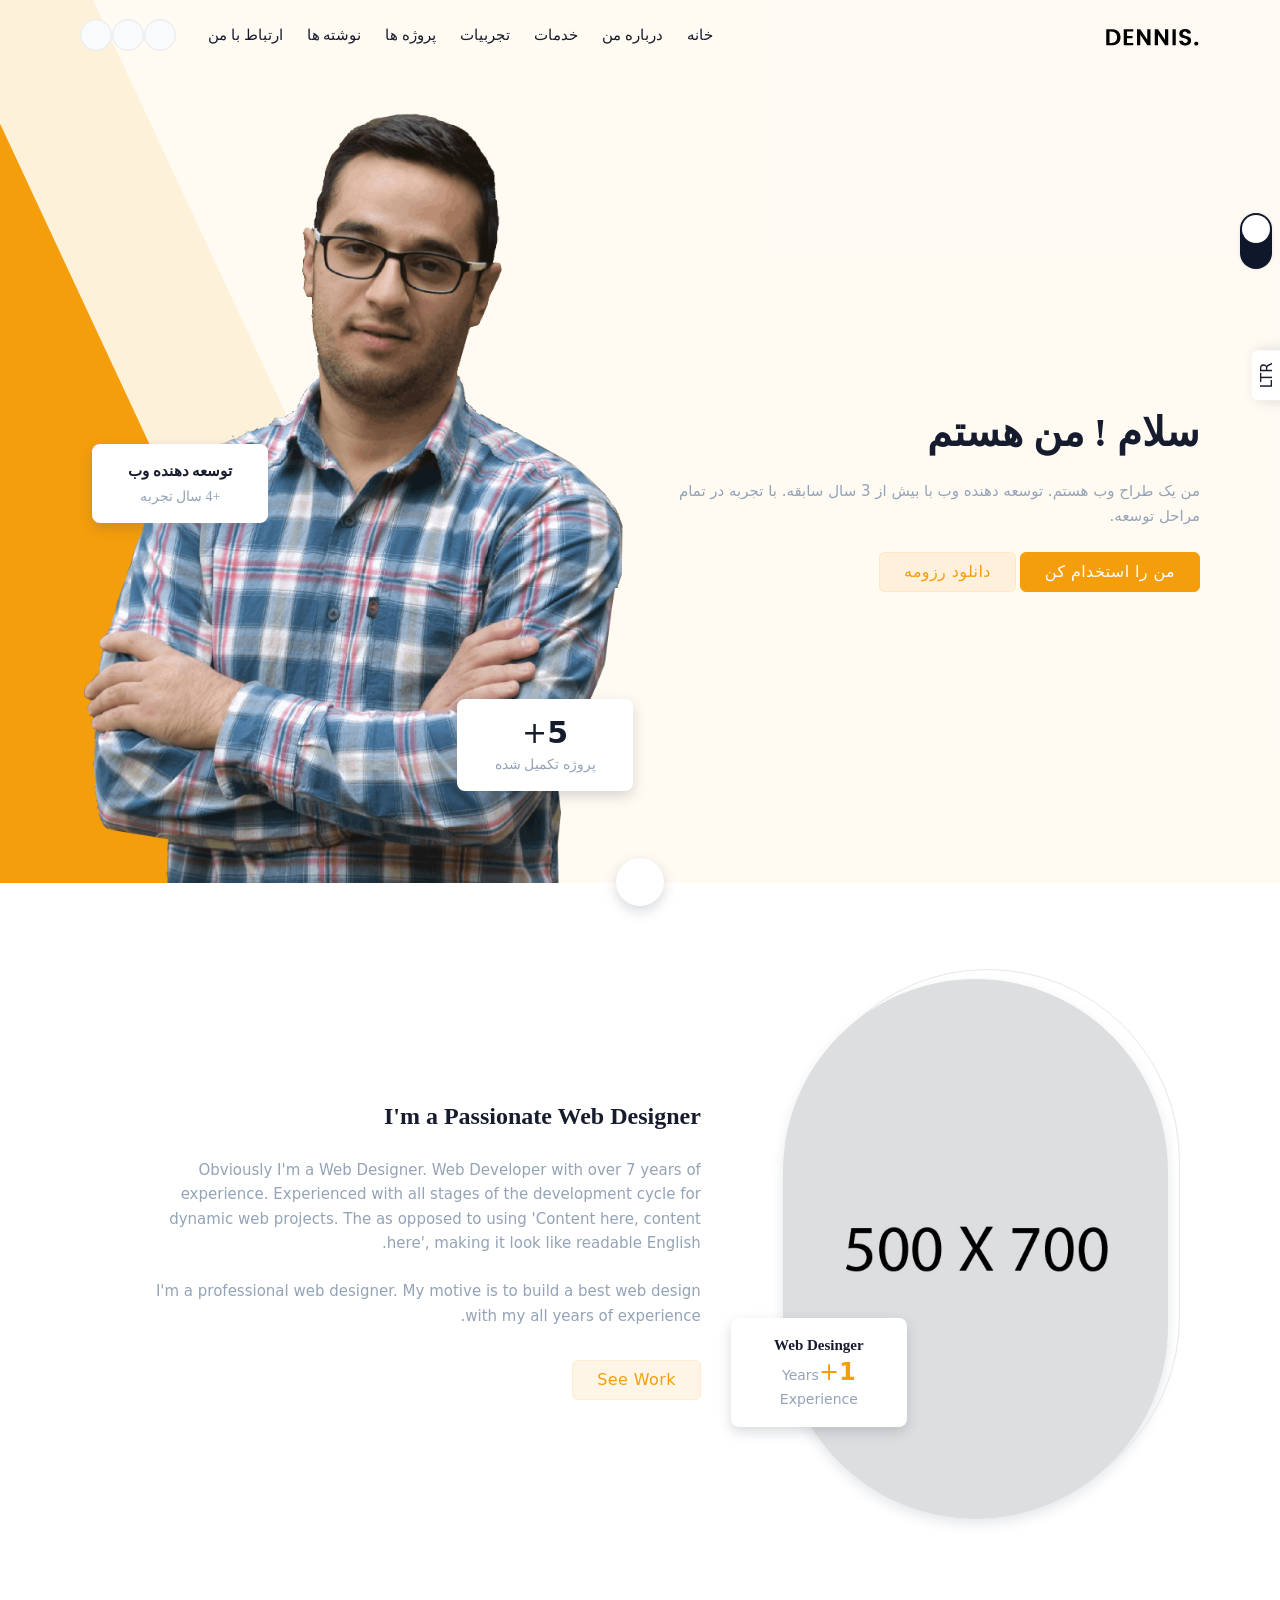
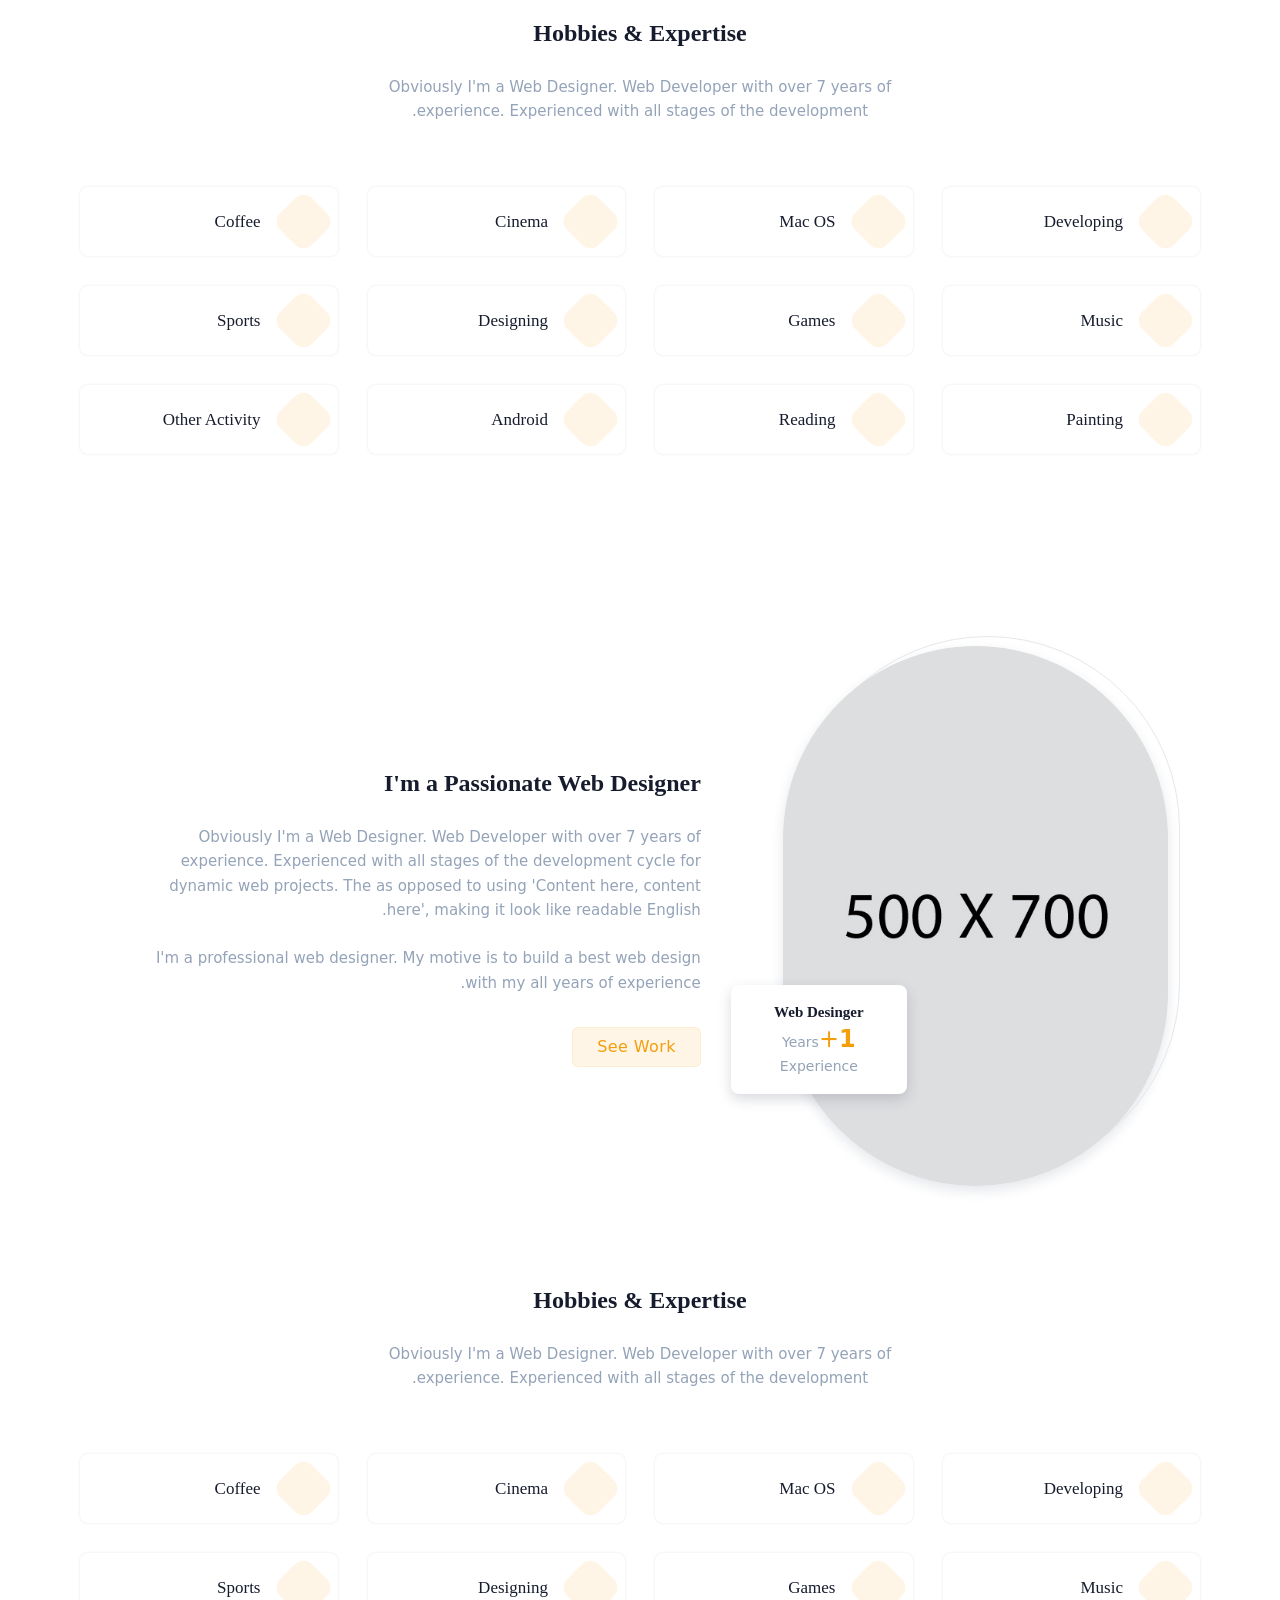
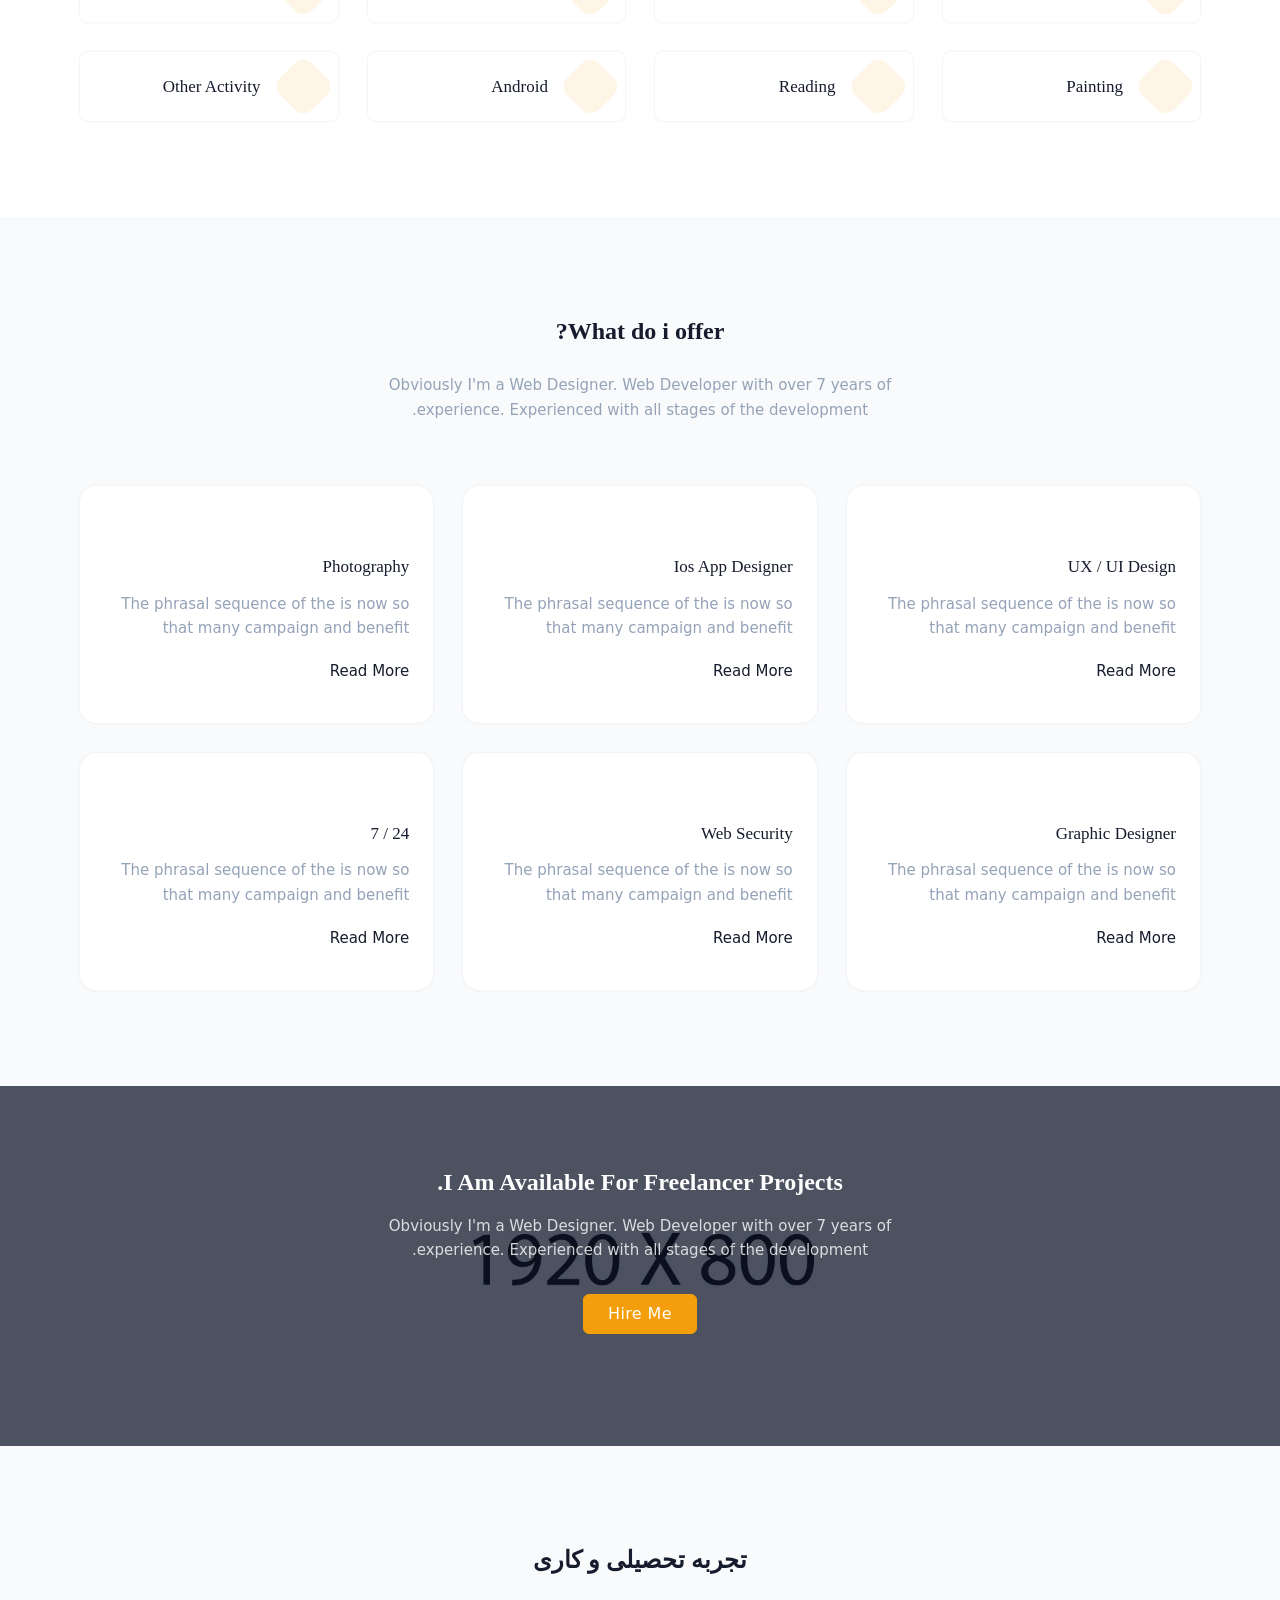
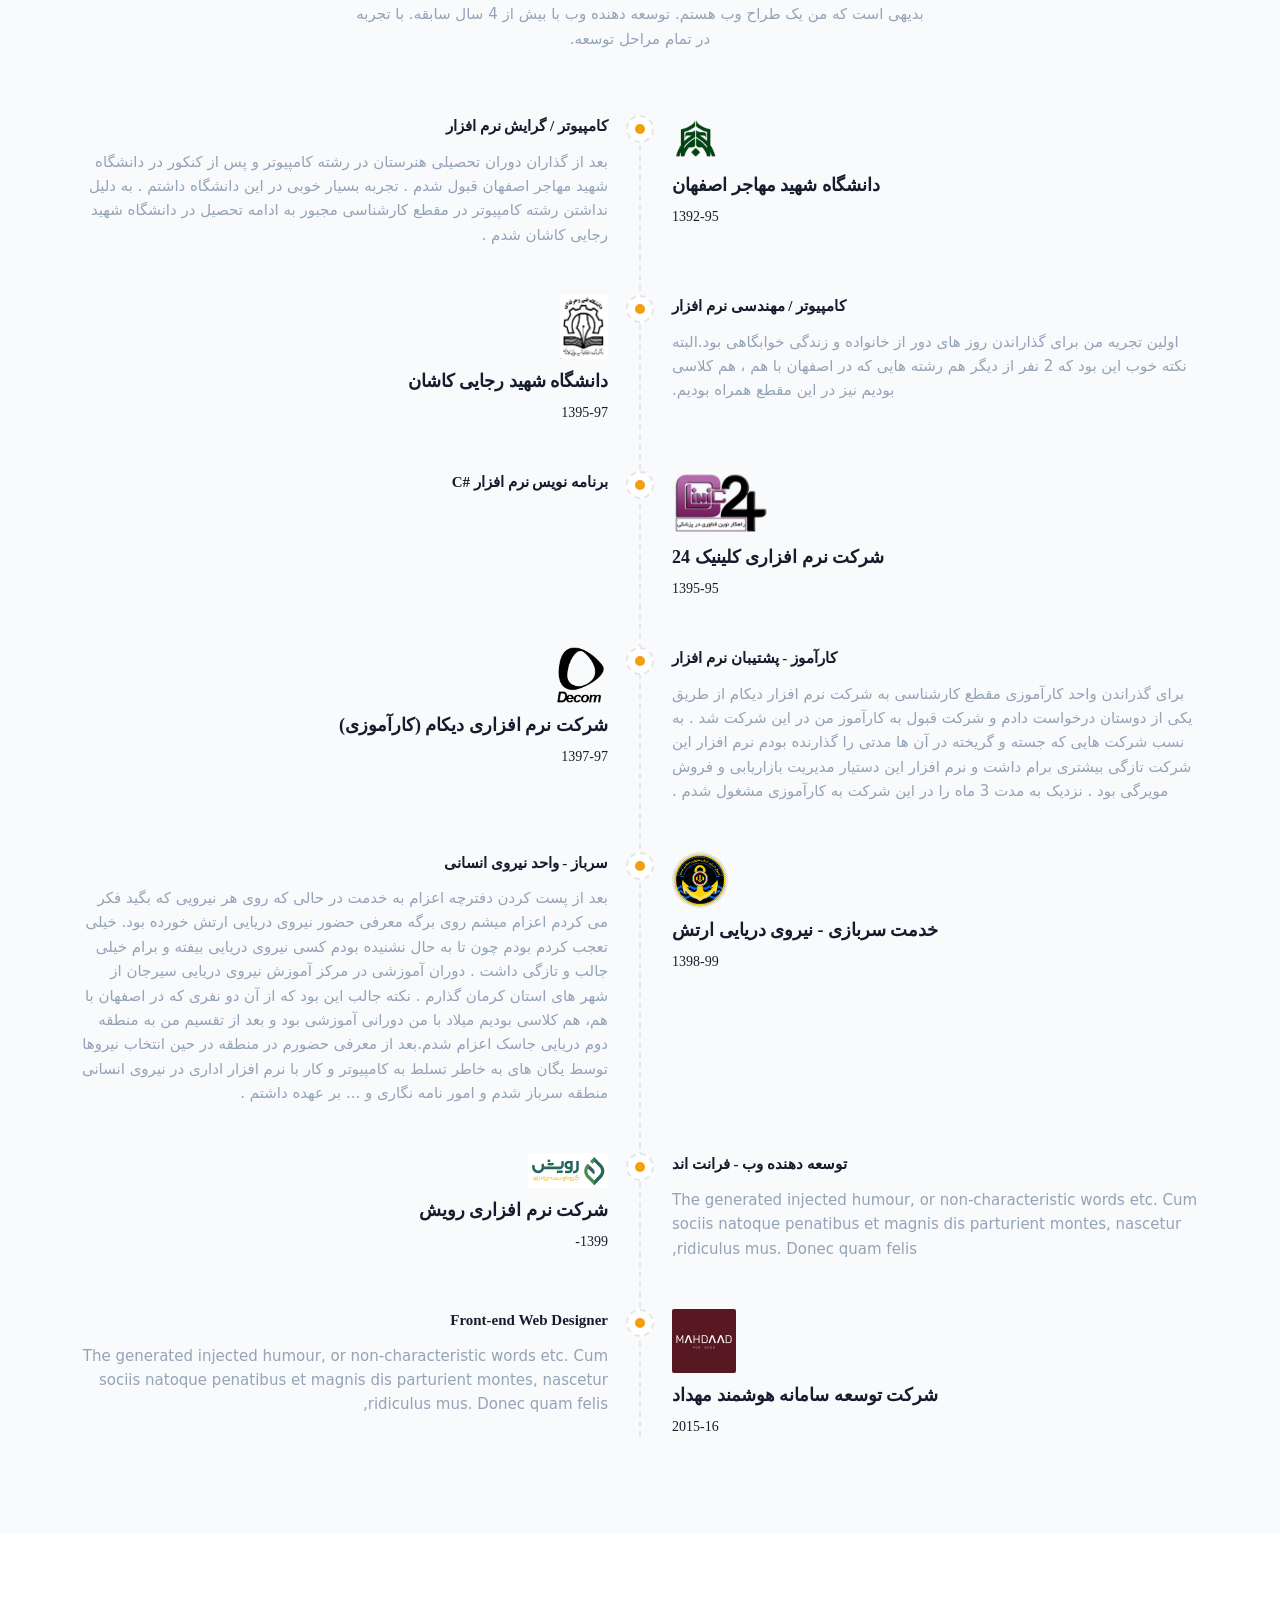
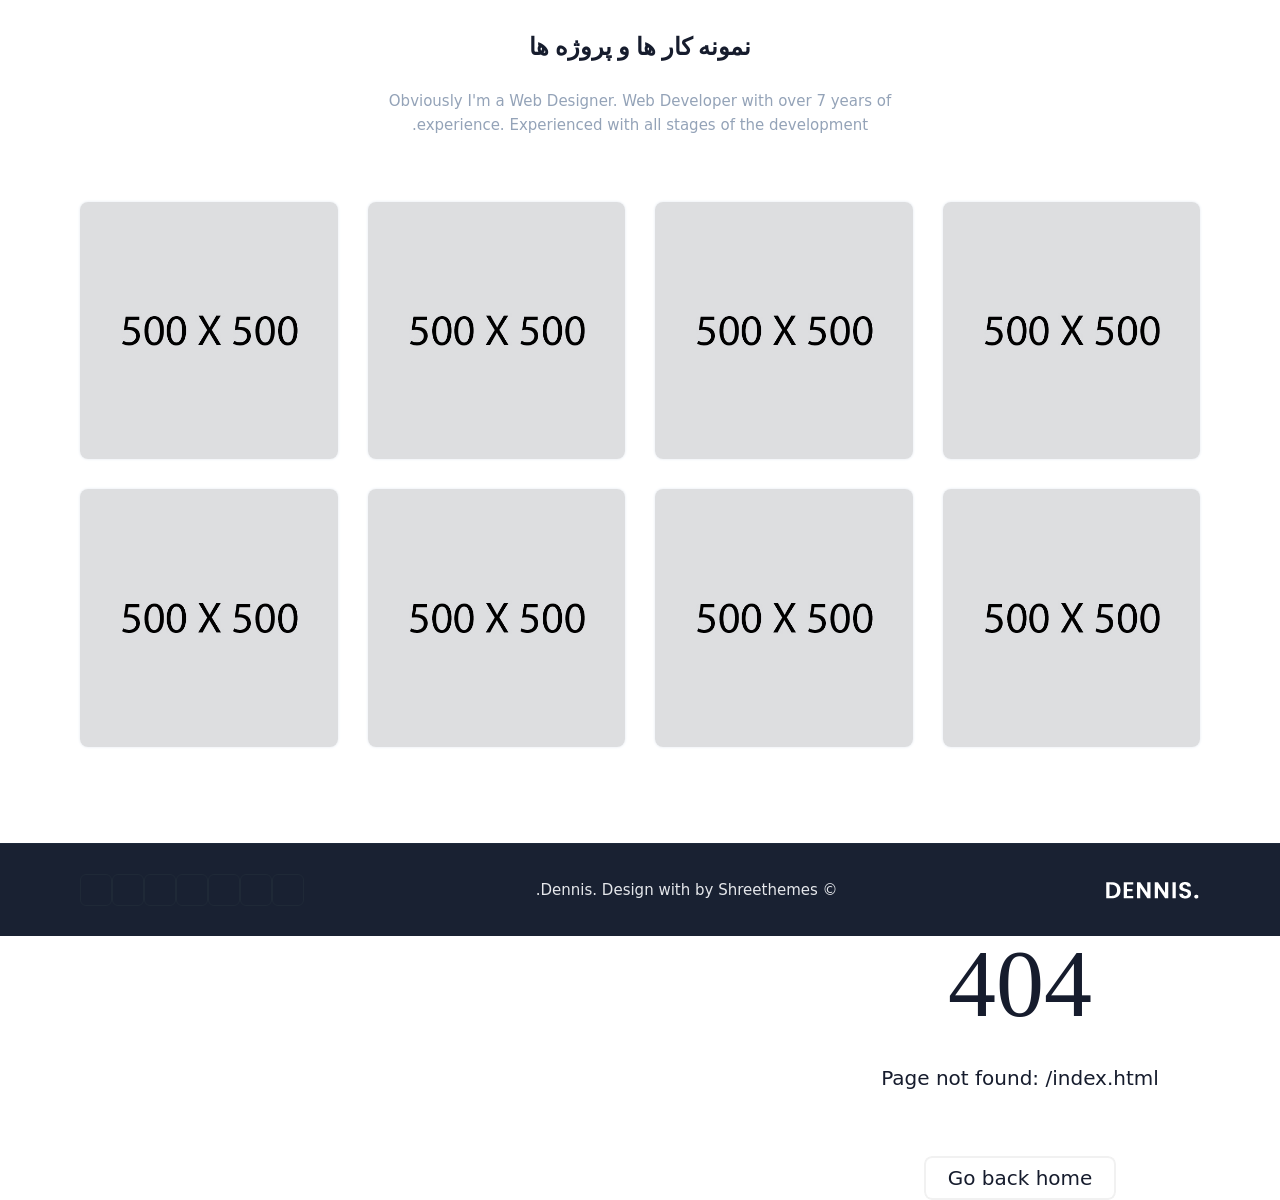
==== commit ebd149e5: "feat: add experience" ====
--- a/index.html
+++ b/index.html
@@ -1,38 +1,32 @@
 <!DOCTYPE html><html  lang="fa" dir="rtl" class="light scroll-smooth" data-capo=""><head><meta charset="utf-8">
 <meta name="viewport" content="width=device-width, initial-scale=1.0,maximum-scale=1.0, user-scalable=no">
-<style>@import url("https://fonts.googleapis.com/css2?family=Inter&family=Lexend:wght@300;400;500&display=swap");@import url("https://fonts.googleapis.com/css2?family=Poppins:wght@400;500;600;700&display=swap");
-/*! tailwindcss v3.4.10 | MIT License | https://tailwindcss.com*/*,:after,:before{border:0 solid #e5e7eb;box-sizing:border-box}:after,:before{--tw-content:""}:host,html{line-height:1.5;-webkit-text-size-adjust:100%;font-family:ui-sans-serif,system-ui,sans-serif,Apple Color Emoji,Segoe UI Emoji,Segoe UI Symbol,Noto Color Emoji;font-feature-settings:normal;font-variation-settings:normal;-moz-tab-size:4;-o-tab-size:4;tab-size:4;-webkit-tap-highlight-color:transparent}body{line-height:inherit;margin:0}hr{border-top-width:1px;color:inherit;height:0}abbr:where([title]){-webkit-text-decoration:underline dotted;text-decoration:underline dotted}h1,h2,h3,h4,h5,h6{font-size:inherit;font-weight:inherit}a{color:inherit;text-decoration:inherit}b,strong{font-weight:bolder}code,kbd,pre,samp{font-family:ui-monospace,SFMono-Regular,Menlo,Monaco,Consolas,Liberation Mono,Courier New,monospace;font-feature-settings:normal;font-size:1em;font-variation-settings:normal}small{font-size:80%}sub,sup{font-size:75%;line-height:0;position:relative;vertical-align:baseline}sub{bottom:-.25em}sup{top:-.5em}table{border-collapse:collapse;border-color:inherit;text-indent:0}button,input,optgroup,select,textarea{color:inherit;font-family:inherit;font-feature-settings:inherit;font-size:100%;font-variation-settings:inherit;font-weight:inherit;letter-spacing:inherit;line-height:inherit;margin:0;padding:0}button,select{text-transform:none}button,input:where([type=button]),input:where([type=reset]),input:where([type=submit]){-webkit-appearance:button;background-color:transparent;background-image:none}:-moz-focusring{outline:auto}:-moz-ui-invalid{box-shadow:none}progress{vertical-align:baseline}::-webkit-inner-spin-button,::-webkit-outer-spin-button{height:auto}[type=search]{-webkit-appearance:textfield;outline-offset:-2px}::-webkit-search-decoration{-webkit-appearance:none}::-webkit-file-upload-button{-webkit-appearance:button;font:inherit}summary{display:list-item}blockquote,dd,dl,figure,h1,h2,h3,h4,h5,h6,hr,p,pre{margin:0}fieldset{margin:0}fieldset,legend{padding:0}menu,ol,ul{list-style:none;margin:0;padding:0}dialog{padding:0}textarea{resize:vertical}input::-moz-placeholder,textarea::-moz-placeholder{color:#9ca3af;opacity:1}input::placeholder,textarea::placeholder{color:#9ca3af;opacity:1}[role=button],button{cursor:pointer}:disabled{cursor:default}audio,canvas,embed,iframe,img,object,svg,video{display:block;vertical-align:middle}img,video{height:auto;max-width:100%}[hidden]{display:none}*,:after,:before{--tw-border-spacing-x:0;--tw-border-spacing-y:0;--tw-translate-x:0;--tw-translate-y:0;--tw-rotate:0;--tw-skew-x:0;--tw-skew-y:0;--tw-scale-x:1;--tw-scale-y:1;--tw-pan-x: ;--tw-pan-y: ;--tw-pinch-zoom: ;--tw-scroll-snap-strictness:proximity;--tw-gradient-from-position: ;--tw-gradient-via-position: ;--tw-gradient-to-position: ;--tw-ordinal: ;--tw-slashed-zero: ;--tw-numeric-figure: ;--tw-numeric-spacing: ;--tw-numeric-fraction: ;--tw-ring-inset: ;--tw-ring-offset-width:0px;--tw-ring-offset-color:#fff;--tw-ring-color:rgba(59,130,246,.5);--tw-ring-offset-shadow:0 0 #0000;--tw-ring-shadow:0 0 #0000;--tw-shadow:0 0 #0000;--tw-shadow-colored:0 0 #0000;--tw-blur: ;--tw-brightness: ;--tw-contrast: ;--tw-grayscale: ;--tw-hue-rotate: ;--tw-invert: ;--tw-saturate: ;--tw-sepia: ;--tw-drop-shadow: ;--tw-backdrop-blur: ;--tw-backdrop-brightness: ;--tw-backdrop-contrast: ;--tw-backdrop-grayscale: ;--tw-backdrop-hue-rotate: ;--tw-backdrop-invert: ;--tw-backdrop-opacity: ;--tw-backdrop-saturate: ;--tw-backdrop-sepia: ;--tw-contain-size: ;--tw-contain-layout: ;--tw-contain-paint: ;--tw-contain-style: }::backdrop{--tw-border-spacing-x:0;--tw-border-spacing-y:0;--tw-translate-x:0;--tw-translate-y:0;--tw-rotate:0;--tw-skew-x:0;--tw-skew-y:0;--tw-scale-x:1;--tw-scale-y:1;--tw-pan-x: ;--tw-pan-y: ;--tw-pinch-zoom: ;--tw-scroll-snap-strictness:proximity;--tw-gradient-from-position: ;--tw-gradient-via-position: ;--tw-gradient-to-position: ;--tw-ordinal: ;--tw-slashed-zero: ;--tw-numeric-figure: ;--tw-numeric-spacing: ;--tw-numeric-fraction: ;--tw-ring-inset: ;--tw-ring-offset-width:0px;--tw-ring-offset-color:#fff;--tw-ring-color:rgba(59,130,246,.5);--tw-ring-offset-shadow:0 0 #0000;--tw-ring-shadow:0 0 #0000;--tw-shadow:0 0 #0000;--tw-shadow-colored:0 0 #0000;--tw-blur: ;--tw-brightness: ;--tw-contrast: ;--tw-grayscale: ;--tw-hue-rotate: ;--tw-invert: ;--tw-saturate: ;--tw-sepia: ;--tw-drop-shadow: ;--tw-backdrop-blur: ;--tw-backdrop-brightness: ;--tw-backdrop-contrast: ;--tw-backdrop-grayscale: ;--tw-backdrop-hue-rotate: ;--tw-backdrop-invert: ;--tw-backdrop-opacity: ;--tw-backdrop-saturate: ;--tw-backdrop-sepia: ;--tw-contain-size: ;--tw-contain-layout: ;--tw-contain-paint: ;--tw-contain-style: }.container{margin-left:auto;margin-right:auto;padding-left:12px;padding-right:12px;width:100%}@media (min-width:540px){.container{max-width:540px}}@media (min-width:640px){.container{max-width:640px;padding-left:1rem;padding-right:1rem}}@media (min-width:768px){.container{max-width:768px}}@media (min-width:992px){.container{max-width:992px}}@media (min-width:1024px){.container{max-width:1024px;padding-left:45px;padding-right:45px}}@media (min-width:1280px){.container{max-width:1280px;padding-left:5rem;padding-right:5rem}}@media (min-width:1536px){.container{max-width:1536px;padding-left:13rem;padding-right:13rem}}.form-input,.form-multiselect,.form-select,.form-textarea{-webkit-appearance:none;-moz-appearance:none;appearance:none;background-color:#fff;border-color:#6b7280;border-radius:0;border-width:1px;font-size:1rem;line-height:1.5rem;padding:.5rem .75rem;--tw-shadow:0 0 #0000}.form-input:focus,.form-multiselect:focus,.form-select:focus,.form-textarea:focus{outline:2px solid transparent;outline-offset:2px;--tw-ring-inset:var(--tw-empty,/*!*/ /*!*/);--tw-ring-offset-width:0px;--tw-ring-offset-color:#fff;--tw-ring-color:#2563eb;--tw-ring-offset-shadow:var(--tw-ring-inset) 0 0 0 var(--tw-ring-offset-width) var(--tw-ring-offset-color);--tw-ring-shadow:var(--tw-ring-inset) 0 0 0 calc(1px + var(--tw-ring-offset-width)) var(--tw-ring-color);border-color:#2563eb;box-shadow:var(--tw-ring-offset-shadow),var(--tw-ring-shadow),var(--tw-shadow)}.form-input::-moz-placeholder,.form-textarea::-moz-placeholder{color:#6b7280;opacity:1}.form-input::placeholder,.form-textarea::placeholder{color:#6b7280;opacity:1}.form-input::-webkit-datetime-edit-fields-wrapper{padding:0}.form-input::-webkit-date-and-time-value{min-height:1.5em;text-align:inherit}.form-input::-webkit-datetime-edit{display:inline-flex}.form-input::-webkit-datetime-edit,.form-input::-webkit-datetime-edit-day-field,.form-input::-webkit-datetime-edit-hour-field,.form-input::-webkit-datetime-edit-meridiem-field,.form-input::-webkit-datetime-edit-millisecond-field,.form-input::-webkit-datetime-edit-minute-field,.form-input::-webkit-datetime-edit-month-field,.form-input::-webkit-datetime-edit-second-field,.form-input::-webkit-datetime-edit-year-field{padding-bottom:0;padding-top:0}.sr-only{height:1px!important;margin:-1px!important;overflow:hidden!important;padding:0!important;position:absolute!important;width:1px!important;clip:rect(0,0,0,0)!important;border-width:0!important;white-space:nowrap!important}.fixed{position:fixed!important}.absolute{position:absolute!important}.relative{position:relative!important}.inset-0{inset:0!important}.-right-1{right:-.25rem!important}.-right-3{right:-.75rem!important}.bottom-0{bottom:0!important}.bottom-2{bottom:.5rem!important}.bottom-5{bottom:1.25rem!important}.bottom-6{bottom:1.5rem!important}.bottom-\[25px\]{bottom:25px!important}.left-0{left:0!important}.left-\[2px\]{left:2px!important}.right-0{right:0!important}.right-5{right:1.25rem!important}.top-0{top:0!important}.top-1\/2{top:50%!important}.top-1\/4{top:25%!important}.top-48{top:12rem!important}.top-\[2px\]{top:2px!important}.top-\[40\%\]{top:40%!important}.-z-1{z-index:-1!important}.z-1{z-index:1!important}.z-10{z-index:10!important}.z-3{z-index:3!important}.z-50{z-index:50!important}.m-2{margin:.5rem!important}.m-3{margin:.75rem!important}.m-6{margin:1.5rem!important}.mx-auto{margin-left:auto!important;margin-right:auto!important}.my-2{margin-bottom:.5rem!important;margin-top:.5rem!important}.-ms-3{margin-inline-start:-.75rem!important}.-mt-\[10px\]{margin-top:-10px!important}.mb-0{margin-bottom:0!important}.mb-1{margin-bottom:.25rem!important}.mb-2{margin-bottom:.5rem!important}.mb-4{margin-bottom:1rem!important}.mb-5{margin-bottom:1.25rem!important}.mb-6{margin-bottom:1.5rem!important}.me-2{margin-inline-end:.5rem!important}.me-5{margin-inline-end:1.25rem!important}.ms-1{margin-inline-start:.25rem!important}.ms-2{margin-inline-start:.5rem!important}.ms-3{margin-inline-start:.75rem!important}.ms-6{margin-inline-start:1.5rem!important}.ms-8{margin-inline-start:2rem!important}.ms-auto{margin-inline-start:auto!important}.mt-1{margin-top:.25rem!important}.mt-12{margin-top:3rem!important}.mt-16{margin-top:4rem!important}.mt-2{margin-top:.5rem!important}.mt-3{margin-top:.75rem!important}.mt-4{margin-top:1rem!important}.mt-5{margin-top:1.25rem!important}.mt-6{margin-top:1.5rem!important}.mt-7{margin-top:1.75rem!important}.mt-8{margin-top:2rem!important}.block{display:block!important}.inline-block{display:inline-block!important}.inline{display:inline!important}.flex{display:flex!important}.inline-flex{display:inline-flex!important}.table{display:table!important}.grid{display:grid!important}.hidden{display:none!important}.h-10{height:2.5rem!important}.h-11{height:2.75rem!important}.h-12{height:3rem!important}.h-14{height:3.5rem!important}.h-28{height:7rem!important}.h-5{height:1.25rem!important}.h-7{height:1.75rem!important}.h-8{height:2rem!important}.h-9{height:2.25rem!important}.h-\[100\%\]{height:100%!important}.h-\[45px\]{height:45px!important}.h-auto{height:auto!important}.w-10{width:2.5rem!important}.w-12{width:3rem!important}.w-14{width:3.5rem!important}.w-44{width:11rem!important}.w-5{width:1.25rem!important}.w-7{width:1.75rem!important}.w-9{width:2.25rem!important}.w-\[100\%\],.w-full{width:100%!important}.min-w-\[45px\]{min-width:45px!important}.max-w-xl{max-width:36rem!important}.flex-1{flex:1 1 0%!important}.-translate-y-1\/2{--tw-translate-y:-50%!important}.-rotate-45,.-translate-y-1\/2{transform:translate(var(--tw-translate-x),var(--tw-translate-y)) rotate(var(--tw-rotate)) skewX(var(--tw-skew-x)) skewY(var(--tw-skew-y)) scaleX(var(--tw-scale-x)) scaleY(var(--tw-scale-y))!important}.-rotate-45{--tw-rotate:-45deg!important}.-rotate-90{--tw-rotate:-90deg!important}.-rotate-90,.rotate-45{transform:translate(var(--tw-translate-x),var(--tw-translate-y)) rotate(var(--tw-rotate)) skewX(var(--tw-skew-x)) skewY(var(--tw-skew-y)) scaleX(var(--tw-scale-x)) scaleY(var(--tw-scale-y))!important}.rotate-45{--tw-rotate:45deg!important}.rotate-90{--tw-rotate:90deg!important;transform:translate(var(--tw-translate-x),var(--tw-translate-y)) rotate(var(--tw-rotate)) skewX(var(--tw-skew-x)) skewY(var(--tw-skew-y)) scaleX(var(--tw-scale-x)) scaleY(var(--tw-scale-y))!important}.cursor-pointer{cursor:pointer!important}.list-none{list-style-type:none!important}.grid-cols-1{grid-template-columns:repeat(1,minmax(0,1fr))!important}.flex-wrap{flex-wrap:wrap!important}.items-center{align-items:center!important}.justify-center{justify-content:center!important}.justify-between{justify-content:space-between!important}.gap-\[30px\]{gap:30px!important}.overflow-hidden{overflow:hidden!important}.rounded{border-radius:.25rem!important}.rounded-2xl{border-radius:1rem!important}.rounded-full{border-radius:9999px!important}.rounded-lg{border-radius:.5rem!important}.rounded-md{border-radius:.375rem!important}.rounded-xl{border-radius:.75rem!important}.rounded-t-md{border-top-left-radius:.375rem!important;border-top-right-radius:.375rem!important}.border{border-width:1px!important}.border-t{border-top-width:1px!important}.border-amber-500{--tw-border-opacity:1!important;border-color:rgb(245 158 11/var(--tw-border-opacity))!important}.border-amber-500\/10{border-color:rgba(245,158,11,.1)!important}.border-gray-800{--tw-border-opacity:1!important;border-color:rgb(31 41 55/var(--tw-border-opacity))!important}.border-inherit{border-color:inherit!important}.border-slate-800{--tw-border-opacity:1!important;border-color:rgb(30 41 59/var(--tw-border-opacity))!important}.bg-amber-500{--tw-bg-opacity:1!important;background-color:rgb(245 158 11/var(--tw-bg-opacity))!important}.bg-amber-500\/10{background-color:rgba(245,158,11,.1)!important}.bg-amber-500\/5{background-color:rgba(245,158,11,.05)!important}.bg-dark-footer{--tw-bg-opacity:1!important;background-color:rgb(25 33 50/var(--tw-bg-opacity))!important}.bg-gray-50{background-color:rgb(249 250 251/var(--tw-bg-opacity))!important}.bg-gray-50,.bg-slate-900{--tw-bg-opacity:1!important}.bg-slate-900{background-color:rgb(15 23 42/var(--tw-bg-opacity))!important}.bg-slate-900\/70{background-color:rgba(15,23,42,.7)!important}.bg-transparent{background-color:transparent!important}.bg-white{--tw-bg-opacity:1!important;background-color:rgb(255 255 255/var(--tw-bg-opacity))!important}.bg-\[url\(\'\.\.\/\.\.\/assets\/images\/bg\/bg2\.jpg\'\)\]{background-image:url(/_nuxt/bg2.P-uJeYuF.jpg)!important}.bg-gradient-to-b{background-image:linear-gradient(to bottom,var(--tw-gradient-stops))!important}.from-transparent{--tw-gradient-from:transparent var(--tw-gradient-from-position)!important;--tw-gradient-to:transparent var(--tw-gradient-to-position)!important;--tw-gradient-stops:var(--tw-gradient-from),var(--tw-gradient-to)!important}.to-slate-900{--tw-gradient-to:#0f172a var(--tw-gradient-to-position)!important}.bg-cover{background-size:cover!important}.bg-center{background-position:50%!important}.bg-no-repeat{background-repeat:no-repeat!important}.stroke-1{stroke-width:1!important}.p-1{padding:.25rem!important}.p-3{padding:.75rem!important}.p-4{padding:1rem!important}.p-6{padding:1.5rem!important}.px-0{padding-left:0!important;padding-right:0!important}.px-3{padding-left:.75rem!important;padding-right:.75rem!important}.px-6{padding-left:1.5rem!important;padding-right:1.5rem!important}.py-1{padding-bottom:.25rem!important;padding-top:.25rem!important}.py-10{padding-bottom:2.5rem!important;padding-top:2.5rem!important}.py-16{padding-bottom:4rem!important;padding-top:4rem!important}.py-2{padding-bottom:.5rem!important;padding-top:.5rem!important}.py-20{padding-bottom:5rem!important;padding-top:5rem!important}.py-\[30px\]{padding-bottom:30px!important;padding-top:30px!important}.pb-8{padding-bottom:2rem!important}.pt-28{padding-top:7rem!important}.text-center{text-align:center!important}.text-start{text-align:start!important}.align-middle{vertical-align:middle!important}.text-2xl{font-size:1.5rem!important;line-height:2rem!important}.text-3xl{font-size:1.875rem!important;line-height:2.25rem!important}.text-\[15px\]{font-size:15px!important}.text-\[17px\]{font-size:17px!important}.text-\[20px\]{font-size:20px!important}.text-\[22px\]{font-size:22px!important}.text-\[24px\]{font-size:24px!important}.text-base{font-size:1rem!important;line-height:1.5rem!important}.text-lg{font-size:1.125rem!important;line-height:1.75rem!important}.text-sm{font-size:.875rem!important;line-height:1.25rem!important}.text-xl{font-size:1.25rem!important;line-height:1.75rem!important}.font-bold{font-weight:700!important}.font-medium{font-weight:500!important}.font-semibold{font-weight:600!important}.leading-9{line-height:2.25rem!important}.leading-normal{line-height:1.5!important}.text-amber-400{--tw-text-opacity:1!important;color:rgb(251 191 36/var(--tw-text-opacity))!important}.text-amber-500{color:rgb(245 158 11/var(--tw-text-opacity))!important}.text-amber-500,.text-dark{--tw-text-opacity:1!important}.text-dark{color:rgb(60 72 88/var(--tw-text-opacity))!important}.text-gray-200{--tw-text-opacity:1!important;color:rgb(229 231 235/var(--tw-text-opacity))!important}.text-red-600{--tw-text-opacity:1!important;color:rgb(220 38 38/var(--tw-text-opacity))!important}.text-slate-400{color:rgb(148 163 184/var(--tw-text-opacity))!important}.text-slate-400,.text-white{--tw-text-opacity:1!important}.text-white{color:rgb(255 255 255/var(--tw-text-opacity))!important}.text-white\/80{color:hsla(0,0%,100%,.8)!important}.text-yellow-500{--tw-text-opacity:1!important;color:rgb(234 179 8/var(--tw-text-opacity))!important}.opacity-0{opacity:0!important}.shadow{--tw-shadow:0 0 3px rgba(60,72,88,.15)!important;--tw-shadow-colored:0 0 3px var(--tw-shadow-color)!important}.shadow,.shadow-md{box-shadow:var(--tw-ring-offset-shadow,0 0 #0000),var(--tw-ring-shadow,0 0 #0000),var(--tw-shadow)!important}.shadow-md{--tw-shadow:0 5px 13px rgba(60,72,88,.2)!important;--tw-shadow-colored:0 5px 13px var(--tw-shadow-color)!important}.shadow-gray-200{--tw-shadow-color:#e5e7eb!important;--tw-shadow:var(--tw-shadow-colored)!important}.shadow-slate-200{--tw-shadow-color:#e2e8f0!important;--tw-shadow:var(--tw-shadow-colored)!important}.outline-none{outline:2px solid transparent!important;outline-offset:2px!important}.transition{transition-duration:.15s!important;transition-property:color,background-color,border-color,text-decoration-color,fill,stroke,opacity,box-shadow,transform,filter,-webkit-backdrop-filter!important;transition-property:color,background-color,border-color,text-decoration-color,fill,stroke,opacity,box-shadow,transform,filter,backdrop-filter!important;transition-property:color,background-color,border-color,text-decoration-color,fill,stroke,opacity,box-shadow,transform,filter,backdrop-filter,-webkit-backdrop-filter!important;transition-timing-function:cubic-bezier(.4,0,.2,1)!important}.transition-all{transition-duration:.15s!important;transition-property:all!important;transition-timing-function:cubic-bezier(.4,0,.2,1)!important}.duration-500{transition-duration:.5s!important}.ease-in-out{transition-timing-function:cubic-bezier(.4,0,.2,1)!important}html{scroll-behavior:smooth}body{font-size:15px;--tw-text-opacity:1;color:rgb(22 28 45/var(--tw-text-opacity))}.h1,.h2,.h3,.h4,.h5,.h6,h1,h2,h3,h4,h5,h6{font-family:Poppins,sans-serif}p{line-height:1.625}.btn{align-items:center;border-width:1px;display:inline-flex;font-size:1rem;font-weight:500;height:2.5rem;justify-content:center;letter-spacing:.025em;line-height:1.5rem;padding-left:1.5rem;padding-right:1.5rem;text-align:center;transition-duration:.5s;transition-property:color,background-color,border-color,text-decoration-color,fill,stroke,opacity,box-shadow,transform,filter,-webkit-backdrop-filter;transition-property:color,background-color,border-color,text-decoration-color,fill,stroke,opacity,box-shadow,transform,filter,backdrop-filter;transition-property:color,background-color,border-color,text-decoration-color,fill,stroke,opacity,box-shadow,transform,filter,backdrop-filter,-webkit-backdrop-filter;transition-timing-function:cubic-bezier(.4,0,.2,1);vertical-align:middle}.btn.btn-lg{font-size:1.125rem;height:3rem;line-height:1.75rem;padding-left:1.5rem;padding-right:1.5rem}.btn.btn-sm{font-size:.875rem;height:2rem;line-height:1.25rem;padding-left:1rem;padding-right:1rem}.btn.btn-icon{align-items:center;display:inline-flex;font-size:1rem;height:2.5rem;justify-content:center;line-height:1.5rem;padding:0;text-align:center;width:2.5rem}.btn.btn-icon.btn-lg{height:3rem;width:3rem}.btn.btn-icon.btn-sm{height:2rem;width:2rem}.btn.btn-link{border-style:none;padding:0;position:relative}.btn.btn-link:after{bottom:0;height:1px;left:0;position:absolute;right:0;transition-duration:.5s;transition-property:all;transition-timing-function:cubic-bezier(.4,0,.2,1);width:0;--tw-content:"";content:var(--tw-content)}.btn.btn-link:hover:after{content:var(--tw-content);right:auto;width:100%}.navbar{background-color:transparent;font-family:Poppins,sans-serif;left:0;padding-bottom:.75rem;padding-top:.75rem;position:fixed;right:0;top:0;transition-duration:.5s;transition-property:all;transition-timing-function:cubic-bezier(.4,0,.2,1);z-index:999}.navbar .navigation{margin:0;width:100%}.navbar .navigation .navbar-nav{display:flex;flex-direction:row;height:6rem;margin-top:1rem;overflow-y:scroll}.navbar .navigation .navbar-nav .nav-link{display:block;font-size:15px;font-weight:500;padding:.75rem;--tw-text-opacity:1;color:rgb(22 28 45/var(--tw-text-opacity))}.navbar .navigation .navbar-nav .nav-link:hover{--tw-text-opacity:1;color:rgb(245 158 11/var(--tw-text-opacity))}.navbar .navigation .navbar-nav .nav-link:is(.dark *){color:hsla(0,0%,100%,.6)}.navbar .navigation .navbar-nav .nav-link:hover:is(.dark *){--tw-text-opacity:1;color:rgb(255 255 255/var(--tw-text-opacity))}.navbar .navigation .navbar-nav .active .nav-link{--tw-text-opacity:1;color:rgb(245 158 11/var(--tw-text-opacity))}.navbar .navigation .navbar-nav .active .nav-link:is(.dark *){--tw-text-opacity:1;color:rgb(255 255 255/var(--tw-text-opacity))}.navbar .navigation.ms-auto .navbar-nav li:last-child .nav-link{padding-inline-end:0}.navbar .navigation.me-auto .navbar-nav li:first-child .nav-link{padding-inline-start:0}.navbar .navbar-brand{padding:0}.navbar .navbar-brand .l-dark,.navbar .navbar-brand .logo-dark-mode{display:none}.navbar .navbar-brand .l-light,.navbar .navbar-brand .logo-light-mode{display:inline-block}@media (max-width:991.98px){.navbar .navbar-brand .l-dark{display:inline-block!important}.navbar .navbar-brand .l-light{display:none!important}}.navbar .menu-social .login-btn-primary{display:none}.navbar .menu-social .login-btn-light{display:inline-block}@media (max-width:991.98px){.navbar .menu-social .login-btn-primary{display:inline-block!important}.navbar .menu-social .login-btn-light{display:none!important}}.navbar.is-sticky{--tw-bg-opacity:1;background-color:rgb(255 255 255/var(--tw-bg-opacity));--tw-shadow:0 0 3px rgba(60,72,88,.15);--tw-shadow-colored:0 0 3px var(--tw-shadow-color);box-shadow:var(--tw-ring-offset-shadow,0 0 #0000),var(--tw-ring-shadow,0 0 #0000),var(--tw-shadow)}.navbar.is-sticky:is(.dark *){--tw-bg-opacity:1;background-color:rgb(22 28 45/var(--tw-bg-opacity));--tw-shadow-color:#1f2937;--tw-shadow:var(--tw-shadow-colored)}.navbar.is-sticky .navbar-brand .l-dark{display:inline-block}.navbar.is-sticky .navbar-brand .l-light{display:none}.navbar.is-sticky .menu-social .login-btn-primary{display:inline-block}.navbar.is-sticky .menu-social .login-btn-light{display:none}@media (min-width:992px){.navbar{padding-bottom:.75rem;padding-top:.75rem}.navbar .navigation{display:flex;width:auto}.navbar .navigation .navbar-nav{height:auto;margin-top:0;overflow:visible}.navbar .navigation .navbar-nav .nav-link{border-width:0}.navbar .navigation .navbar-nav .nav-link:hover{background-color:transparent}.navbar .navigation .navbar-nav.nav-light .nav-link{color:hsla(0,0%,100%,.6);display:block;padding:.75rem}.navbar .navigation .navbar-nav.nav-light .active .nav-link,.navbar .navigation .navbar-nav.nav-light .nav-link:hover{--tw-text-opacity:1;color:rgb(255 255 255/var(--tw-text-opacity))}.navbar .nav-icons .collapse-btn{display:none}.navbar.is-sticky{padding-bottom:.75rem;padding-top:.75rem}.navbar.is-sticky .navbar-nav .nav-link{--tw-text-opacity:1;color:rgb(22 28 45/var(--tw-text-opacity))}.navbar.is-sticky .navbar-nav .active .nav-link{--tw-text-opacity:1;color:rgb(245 158 11/var(--tw-text-opacity))}.navbar.is-sticky .navbar-nav.nav-light .nav-link{--tw-text-opacity:1;color:rgb(22 28 45/var(--tw-text-opacity))}.navbar.is-sticky .navbar-nav.nav-light .nav-link:hover{--tw-text-opacity:1;color:rgb(245 158 11/var(--tw-text-opacity))}.navbar.is-sticky .navbar-nav.nav-light .nav-link:is(.dark *){color:hsla(0,0%,100%,.6)}.navbar.is-sticky .navbar-nav.nav-light .nav-link:hover:is(.dark *){--tw-text-opacity:1;color:rgb(255 255 255/var(--tw-text-opacity))}.navbar.is-sticky .navbar-nav.nav-light .active .nav-link{--tw-text-opacity:1;color:rgb(245 158 11/var(--tw-text-opacity))}.navbar.is-sticky .navbar-nav.nav-light .active .nav-link:is(.dark *){--tw-text-opacity:1;color:rgb(255 255 255/var(--tw-text-opacity))}}@media (max-width:991px){.navbar{--tw-bg-opacity:1!important;background-color:rgb(255 255 255/var(--tw-bg-opacity))!important;--tw-shadow:0 0 3px rgba(60,72,88,.15)!important;--tw-shadow-colored:0 0 3px var(--tw-shadow-color)!important;box-shadow:var(--tw-ring-offset-shadow,0 0 #0000),var(--tw-ring-shadow,0 0 #0000),var(--tw-shadow)!important}.navbar:is(.dark *){--tw-bg-opacity:1!important;background-color:rgb(22 28 45/var(--tw-bg-opacity))!important;--tw-shadow-color:#1f2937!important;--tw-shadow:var(--tw-shadow-colored)!important}.navbar .navigation .navbar-nav{display:block;height:100%;max-height:20rem}.navbar .navigation .navbar-nav .nav-link{--tw-text-opacity:1;color:rgb(22 28 45/var(--tw-text-opacity))}.navbar .navigation .navbar-nav .active .nav-link{--tw-text-opacity:1;color:rgb(245 158 11/var(--tw-text-opacity))}.navbar .navigation .navbar-nav .menu-social{margin-bottom:1.25rem!important}}.footer .foot-subscribe input::-moz-placeholder{--tw-text-opacity:1;color:rgb(229 231 235/var(--tw-text-opacity))}.footer .foot-subscribe input::placeholder{--tw-text-opacity:1;color:rgb(229 231 235/var(--tw-text-opacity))}.contacinr-fluid,.container{position:relative}.tobii>button.tobii__close svg,.tobii>button.tobii__next svg,.tobii>button.tobii__prev svg{height:2.25rem;width:auto}.tobii__counter{font-size:1rem;line-height:1.5rem}.tobii-zoom{display:block}.tobii-zoom__icon{display:none}#grid{padding:0}.shape{bottom:-1px;left:0;position:absolute;right:0}.shape>svg{height:auto;transform:scale(2);transform-origin:top center;width:100%}.back-to-top{display:none}.label .ball{transition:transform .2s linear;--tw-translate-x:0px}.checkbox:checked+.label .ball,.label .ball{transform:translate(var(--tw-translate-x),var(--tw-translate-y)) rotate(var(--tw-rotate)) skewX(var(--tw-skew-x)) skewY(var(--tw-skew-y)) scaleX(var(--tw-scale-x)) scaleY(var(--tw-scale-y))}.checkbox:checked+.label .ball{--tw-translate-x:1.5rem}#preloader{background-image:linear-gradient(45deg,#fff,#fff);inset:0;position:fixed;z-index:99999}#preloader #status{left:0;position:absolute;right:0;top:50%;--tw-translate-y:-50%;transform:translate(var(--tw-translate-x),var(--tw-translate-y)) rotate(var(--tw-rotate)) skewX(var(--tw-skew-x)) skewY(var(--tw-skew-y)) scaleX(var(--tw-scale-x)) scaleY(var(--tw-scale-y))}#preloader #status .spinner{height:2.5rem;margin:100px auto;position:relative;width:2.5rem}#preloader #status .spinner .double-bounce1,#preloader #status .spinner .double-bounce2{animation:sk-bounce 2s ease-in-out infinite;background-color:rgba(245,158,11,.6);border-radius:9999px;height:100%;left:0;position:absolute;top:0;width:100%}#preloader #status .spinner .double-bounce2{animation-delay:-1s}@keyframes sk-bounce{0%,to{transform:scale(0)}50%{transform:scale(1)}}.customer-testi{cursor:e-resize}.customer-testi .content:before{bottom:-4px;box-sizing:border-box;left:50%;position:absolute;--tw-rotate:45deg;border-inline-end-color:rgb(255 255 255/var(--tw-border-opacity));border-top-color:transparent;border-width:8px;transform:translate(var(--tw-translate-x),var(--tw-translate-y)) rotate(var(--tw-rotate)) skewX(var(--tw-skew-x)) skewY(var(--tw-skew-y)) scaleX(var(--tw-scale-x)) scaleY(var(--tw-scale-y));--tw-border-opacity:1;border-bottom-color:rgb(255 255 255/var(--tw-border-opacity));border-inline-start-color:transparent;--tw-shadow:2px 2px 2px -1px rgba(60,72,88,.15);--tw-shadow-colored:2px 2px 2px -1px var(--tw-shadow-color);box-shadow:var(--tw-ring-offset-shadow,0 0 #0000),var(--tw-ring-shadow,0 0 #0000),var(--tw-shadow);--tw-content:"";content:var(--tw-content)}.customer-testi .content:is(.dark *):before{border-inline-end-color:rgb(15 23 42/var(--tw-border-opacity));--tw-border-opacity:1;border-bottom-color:rgb(15 23 42/var(--tw-border-opacity));content:var(--tw-content);--tw-shadow-color:#374151;--tw-shadow:var(--tw-shadow-colored)}.customer-testi .content:before{transform-origin:0 0}html[dir=rtl] .slider,html[dir=rtl] .slider2,html[dir=rtl] .swiper-slider-hero,html[dir=rtl] .tns-inner,html[dir=rtl] .tns-nav{direction:ltr!important}html[dir=rtl] .tns-visually-hidden{left:0!important;visibility:hidden}@media (max-width:640px){[data-type] iframe,[data-type] video{height:300px;width:500px}}@media (max-width:425px){[data-type] iframe,[data-type] video{height:260px;width:360px}}@media (max-width:375px){[data-type] iframe,[data-type] video{height:auto;width:100%}}.personal-wrapper:before{bottom:10rem;height:35rem;position:absolute;width:90rem;--tw-bg-opacity:1;background-color:rgb(245 158 11/var(--tw-bg-opacity));--tw-content:"";content:var(--tw-content)}.personal-wrapper:where([dir=ltr],[dir=ltr] *):before{content:var(--tw-content);left:45rem;--tw-rotate:115deg;transform:translate(var(--tw-translate-x),var(--tw-translate-y)) rotate(var(--tw-rotate)) skewX(var(--tw-skew-x)) skewY(var(--tw-skew-y)) scaleX(var(--tw-scale-x)) scaleY(var(--tw-scale-y))}.personal-wrapper:where([dir=rtl],[dir=rtl] *):before{content:var(--tw-content);right:45rem;--tw-rotate:65deg;transform:translate(var(--tw-translate-x),var(--tw-translate-y)) rotate(var(--tw-rotate)) skewX(var(--tw-skew-x)) skewY(var(--tw-skew-y)) scaleX(var(--tw-scale-x)) scaleY(var(--tw-scale-y))}.personal-wrapper:after{background-color:rgba(245,158,11,.1);bottom:24rem;height:10rem;position:absolute;width:75rem;z-index:-1;--tw-content:"";content:var(--tw-content)}.personal-wrapper:where([dir=ltr],[dir=ltr] *):after{content:var(--tw-content);left:30rem;--tw-rotate:115deg;transform:translate(var(--tw-translate-x),var(--tw-translate-y)) rotate(var(--tw-rotate)) skewX(var(--tw-skew-x)) skewY(var(--tw-skew-y)) scaleX(var(--tw-scale-x)) scaleY(var(--tw-scale-y))}.personal-wrapper:where([dir=rtl],[dir=rtl] *):after{content:var(--tw-content);right:30rem;--tw-rotate:65deg;transform:translate(var(--tw-translate-x),var(--tw-translate-y)) rotate(var(--tw-rotate)) skewX(var(--tw-skew-x)) skewY(var(--tw-skew-y)) scaleX(var(--tw-scale-x)) scaleY(var(--tw-scale-y))}@media (min-width:1024px) and (max-width:1140px){.personal-wrapper:before{content:var(--tw-content);height:30rem;width:75rem}.personal-wrapper:after{bottom:20rem;content:var(--tw-content);height:15rem;width:75rem}.personal-wrapper:where([dir=ltr],[dir=ltr] *):before{content:var(--tw-content);left:10rem}.personal-wrapper:where([dir=ltr],[dir=ltr] *):after{content:var(--tw-content);left:0}.personal-wrapper:where([dir=rtl],[dir=rtl] *):before{content:var(--tw-content);right:10rem}.personal-wrapper:where([dir=rtl],[dir=rtl] *):after{content:var(--tw-content);right:0}}@media (max-width:768px){.personal-wrapper:where([dir=ltr],[dir=ltr] *):before{content:var(--tw-content);left:10rem}.personal-wrapper:where([dir=ltr],[dir=ltr] *):after{content:var(--tw-content);left:0}.personal-wrapper:where([dir=rtl],[dir=rtl] *):before{content:var(--tw-content);right:10rem}.personal-wrapper:where([dir=rtl],[dir=rtl] *):after{content:var(--tw-content);right:0}}@media (max-width:767px){.personal-wrapper:where([dir=ltr],[dir=ltr] *):before{content:var(--tw-content);left:0}.personal-wrapper:where([dir=ltr],[dir=ltr] *):after{content:var(--tw-content);left:-10rem}.personal-wrapper:where([dir=rtl],[dir=rtl] *):before{content:var(--tw-content);right:0}.personal-wrapper:where([dir=rtl],[dir=rtl] *):after{content:var(--tw-content);right:-10rem}}.error{--tw-text-opacity:1;color:rgb(220 38 38/var(--tw-text-opacity))}#ajaxsuccess,.error{display:none;margin:.5rem 0}#ajaxsuccess{clear:both;font-size:1rem;line-height:1.5rem;width:100%}#success_page,.error_message{border-radius:.375rem;margin-bottom:1.25rem;padding:.625rem;text-align:center}.error_message{background-color:rgba(220,38,38,.05);--tw-text-opacity:1;color:rgb(220 38 38/var(--tw-text-opacity))}.contact-loader{display:none}#success_page{background-color:rgba(5,150,105,.05);--tw-text-opacity:1;color:rgb(5 150 105/var(--tw-text-opacity))}.before\:absolute:before{content:var(--tw-content)!important;position:absolute!important}.before\:top-0:before{content:var(--tw-content)!important;top:0!important}.before\:z-10:before{content:var(--tw-content)!important;z-index:10!important}.before\:h-7:before{content:var(--tw-content)!important;height:1.75rem!important}.before\:w-7:before{content:var(--tw-content)!important;width:1.75rem!important}.before\:rounded-full:before{border-radius:9999px!important;content:var(--tw-content)!important}.before\:border-2:before{border-width:2px!important;content:var(--tw-content)!important}.before\:border-dashed:before{border-style:dashed!important;content:var(--tw-content)!important}.before\:border-gray-200:before{content:var(--tw-content)!important;--tw-border-opacity:1!important;border-color:rgb(229 231 235/var(--tw-border-opacity))!important}.before\:bg-white:before{content:var(--tw-content)!important;--tw-bg-opacity:1!important;background-color:rgb(255 255 255/var(--tw-bg-opacity))!important}.before\:content-\[\'\'\]:before{--tw-content:""!important;content:var(--tw-content)!important}.after\:absolute:after{content:var(--tw-content)!important;position:absolute!important}.after\:top-0:after{content:var(--tw-content)!important;top:0!important}.after\:top-\[9px\]:after{content:var(--tw-content)!important;top:9px!important}.after\:z-10:after{content:var(--tw-content)!important;z-index:10!important}.after\:h-2\.5:after{content:var(--tw-content)!important;height:.625rem!important}.after\:h-full:after{content:var(--tw-content)!important;height:100%!important}.after\:w-2\.5:after{content:var(--tw-content)!important;width:.625rem!important}.after\:w-px:after{content:var(--tw-content)!important;width:1px!important}.after\:rounded-full:after{border-radius:9999px!important;content:var(--tw-content)!important}.after\:border-s-2:after{border-inline-start-width:2px!important;content:var(--tw-content)!important}.after\:border-dashed:after{border-style:dashed!important;content:var(--tw-content)!important}.after\:border-gray-200:after{content:var(--tw-content)!important;--tw-border-opacity:1!important;border-color:rgb(229 231 235/var(--tw-border-opacity))!important}.after\:bg-amber-500:after{content:var(--tw-content)!important;--tw-bg-opacity:1!important;background-color:rgb(245 158 11/var(--tw-bg-opacity))!important}.after\:content-\[\'\'\]:after{--tw-content:""!important;content:var(--tw-content)!important}.hover\:border-amber-500:hover{--tw-border-opacity:1!important;border-color:rgb(245 158 11/var(--tw-border-opacity))!important}.hover\:border-amber-600:hover{--tw-border-opacity:1!important;border-color:rgb(217 119 6/var(--tw-border-opacity))!important}.hover\:border-gray-100:hover{--tw-border-opacity:1!important;border-color:rgb(243 244 246/var(--tw-border-opacity))!important}.hover\:bg-amber-500:hover{--tw-bg-opacity:1!important;background-color:rgb(245 158 11/var(--tw-bg-opacity))!important}.hover\:bg-amber-600:hover{--tw-bg-opacity:1!important;background-color:rgb(217 119 6/var(--tw-bg-opacity))!important}.hover\:bg-gray-200:hover{--tw-bg-opacity:1!important;background-color:rgb(229 231 235/var(--tw-bg-opacity))!important}.hover\:text-amber-500:hover{--tw-text-opacity:1!important;color:rgb(245 158 11/var(--tw-text-opacity))!important}.hover\:text-white:hover{--tw-text-opacity:1!important;color:rgb(255 255 255/var(--tw-text-opacity))!important}.hover\:shadow-md:hover{--tw-shadow:0 5px 13px rgba(60,72,88,.2)!important;--tw-shadow-colored:0 5px 13px var(--tw-shadow-color)!important;box-shadow:var(--tw-ring-offset-shadow,0 0 #0000),var(--tw-ring-shadow,0 0 #0000),var(--tw-shadow)!important}.focus\:border-amber-500\/50:focus{border-color:rgba(245,158,11,.5)!important}.focus\:shadow-none:focus{--tw-shadow:0 0 #0000!important;--tw-shadow-colored:0 0 #0000!important;box-shadow:var(--tw-ring-offset-shadow,0 0 #0000),var(--tw-ring-shadow,0 0 #0000),var(--tw-shadow)!important}.focus\:outline-none:focus{outline:2px solid transparent!important;outline-offset:2px!important}.focus\:ring-0:focus{--tw-ring-offset-shadow:var(--tw-ring-inset) 0 0 0 var(--tw-ring-offset-width) var(--tw-ring-offset-color)!important;--tw-ring-shadow:var(--tw-ring-inset) 0 0 0 calc(var(--tw-ring-offset-width)) var(--tw-ring-color)!important;box-shadow:var(--tw-ring-offset-shadow),var(--tw-ring-shadow),var(--tw-shadow,0 0 #0000)!important}.group:hover .group-hover\:bg-amber-500{--tw-bg-opacity:1!important;background-color:rgb(245 158 11/var(--tw-bg-opacity))!important}.group:hover .group-hover\:text-white{--tw-text-opacity:1!important;color:rgb(255 255 255/var(--tw-text-opacity))!important}.group:hover .group-hover\:opacity-100{opacity:1!important}.dark\:inline-block:is(.dark *){display:inline-block!important}.dark\:hidden:is(.dark *){display:none!important}.dark\:border-gray-700:is(.dark *){--tw-border-opacity:1!important;border-color:rgb(55 65 81/var(--tw-border-opacity))!important}.dark\:border-gray-800:is(.dark *){--tw-border-opacity:1!important;border-color:rgb(31 41 55/var(--tw-border-opacity))!important}.dark\:bg-slate-800:is(.dark *){--tw-bg-opacity:1!important;background-color:rgb(30 41 59/var(--tw-bg-opacity))!important}.dark\:bg-slate-900:is(.dark *){--tw-bg-opacity:1!important;background-color:rgb(15 23 42/var(--tw-bg-opacity))!important}.dark\:bg-white:is(.dark *){--tw-bg-opacity:1!important;background-color:rgb(255 255 255/var(--tw-bg-opacity))!important}.dark\:text-gray-200:is(.dark *){--tw-text-opacity:1!important;color:rgb(229 231 235/var(--tw-text-opacity))!important}.dark\:text-slate-200:is(.dark *){--tw-text-opacity:1!important;color:rgb(226 232 240/var(--tw-text-opacity))!important}.dark\:text-white:is(.dark *){--tw-text-opacity:1!important;color:rgb(255 255 255/var(--tw-text-opacity))!important}.dark\:shadow:is(.dark *){--tw-shadow:0 0 3px rgba(60,72,88,.15)!important;--tw-shadow-colored:0 0 3px var(--tw-shadow-color)!important;box-shadow:var(--tw-ring-offset-shadow,0 0 #0000),var(--tw-ring-shadow,0 0 #0000),var(--tw-shadow)!important}.dark\:shadow-gray-800:is(.dark *){--tw-shadow-color:#1f2937!important;--tw-shadow:var(--tw-shadow-colored)!important}.dark\:before\:border-gray-700:is(.dark *):before{content:var(--tw-content)!important;--tw-border-opacity:1!important;border-color:rgb(55 65 81/var(--tw-border-opacity))!important}.dark\:before\:bg-slate-900:is(.dark *):before{content:var(--tw-content)!important;--tw-bg-opacity:1!important;background-color:rgb(15 23 42/var(--tw-bg-opacity))!important}.dark\:after\:border-gray-700:is(.dark *):after{content:var(--tw-content)!important;--tw-border-opacity:1!important;border-color:rgb(55 65 81/var(--tw-border-opacity))!important}.dark\:hover\:border-amber-500:hover:is(.dark *){--tw-border-opacity:1!important;border-color:rgb(245 158 11/var(--tw-border-opacity))!important}.dark\:hover\:border-gray-700:hover:is(.dark *){--tw-border-opacity:1!important;border-color:rgb(55 65 81/var(--tw-border-opacity))!important}.dark\:hover\:bg-amber-500:hover:is(.dark *){--tw-bg-opacity:1!important;background-color:rgb(245 158 11/var(--tw-bg-opacity))!important}.dark\:hover\:bg-gray-700:hover:is(.dark *){--tw-bg-opacity:1!important;background-color:rgb(55 65 81/var(--tw-bg-opacity))!important}.dark\:hover\:text-amber-500:hover:is(.dark *){--tw-text-opacity:1!important;color:rgb(245 158 11/var(--tw-text-opacity))!important}.dark\:hover\:shadow-gray-700:hover:is(.dark *){--tw-shadow-color:#374151!important;--tw-shadow:var(--tw-shadow-colored)!important}.dark\:focus\:border-amber-500\/50:focus:is(.dark *){border-color:rgba(245,158,11,.5)!important}@media (min-width:640px){.sm\:grid-cols-2{grid-template-columns:repeat(2,minmax(0,1fr))!important}}@media (min-width:768px){.md\:bottom-10{bottom:2.5rem!important}.md\:top-56{top:14rem!important}.md\:order-1{order:1!important}.md\:order-2{order:2!important}.md\:me-8{margin-inline-end:2rem!important}.md\:me-auto{margin-inline-end:auto!important}.md\:ms-0{margin-inline-start:0!important}.md\:ms-8{margin-inline-start:2rem!important}.md\:ms-auto{margin-inline-start:auto!important}.md\:mt-0{margin-top:0!important}.md\:mt-24{margin-top:6rem!important}.md\:grid-cols-2{grid-template-columns:repeat(2,minmax(0,1fr))!important}.md\:grid-cols-3{grid-template-columns:repeat(3,minmax(0,1fr))!important}.md\:py-24{padding-bottom:6rem!important;padding-top:6rem!important}.md\:text-start{text-align:start!important}.md\:text-end{text-align:end!important}.md\:text-2xl{font-size:1.5rem!important;line-height:2rem!important}.md\:leading-normal{line-height:1.5!important}.md\:before\:mx-auto:before{content:var(--tw-content)!important;margin-left:auto!important;margin-right:auto!important}.md\:after\:m-auto:after{content:var(--tw-content)!important;margin:auto!important}.md\:after\:mx-auto:after{content:var(--tw-content)!important;margin-left:auto!important;margin-right:auto!important}}@media (min-width:992px){.lg_992\:order-1{order:1!important}.lg_992\:order-2{order:2!important}.lg_992\:flex{display:flex!important}.lg_992\:hidden{display:none!important}}@media (min-width:1024px){.lg\:bottom-20{bottom:5rem!important}.lg\:top-80{top:20rem!important}.lg\:col-span-3{grid-column:span 3/span 3!important}.lg\:col-span-4{grid-column:span 4/span 4!important}.lg\:col-span-5{grid-column:span 5/span 5!important}.lg\:col-span-6{grid-column:span 6/span 6!important}.lg\:col-span-7{grid-column:span 7/span 7!important}.lg\:col-span-8{grid-column:span 8/span 8!important}.lg\:ms-5{margin-inline-start:1.25rem!important}.lg\:ms-8{margin-inline-start:2rem!important}.lg\:grid-cols-12{grid-template-columns:repeat(12,minmax(0,1fr))!important}.lg\:grid-cols-3{grid-template-columns:repeat(3,minmax(0,1fr))!important}.lg\:grid-cols-4{grid-template-columns:repeat(4,minmax(0,1fr))!important}.lg\:gap-5{gap:1.25rem!important}.lg\:px-8{padding-left:2rem!important;padding-right:2rem!important}.lg\:text-\[40px\]{font-size:40px!important}.lg\:leading-normal{line-height:1.5!important}}.ltr\:left-2:where([dir=ltr],[dir=ltr] *){left:.5rem!important}.ltr\:right-0:where([dir=ltr],[dir=ltr] *){right:0!important}.ltr\:right-2:where([dir=ltr],[dir=ltr] *){right:.5rem!important}.ltr\:float-left:where([dir=ltr],[dir=ltr] *){float:left!important}.ltr\:block:where([dir=ltr],[dir=ltr] *){display:block!important}.ltr\:hidden:where([dir=ltr],[dir=ltr] *){display:none!important}.ltr\:before\:-left-11:where([dir=ltr],[dir=ltr] *):before{content:var(--tw-content)!important;left:-2.75rem!important}.ltr\:after\:-left-9:where([dir=ltr],[dir=ltr] *):after{content:var(--tw-content)!important;left:-2.25rem!important}@media (min-width:768px){.ltr\:md\:-left-5:where([dir=ltr],[dir=ltr] *){left:-1.25rem!important}.ltr\:md\:-right-0:where([dir=ltr],[dir=ltr] *){right:0!important}.ltr\:md\:-right-8:where([dir=ltr],[dir=ltr] *){right:-2rem!important}.ltr\:md\:before\:left-0:where([dir=ltr],[dir=ltr] *):before{content:var(--tw-content)!important;left:0!important}.ltr\:md\:before\:right-0:where([dir=ltr],[dir=ltr] *):before{content:var(--tw-content)!important;right:0!important}.ltr\:md\:after\:left-0:where([dir=ltr],[dir=ltr] *):after{content:var(--tw-content)!important;left:0!important}.ltr\:md\:after\:right-0:where([dir=ltr],[dir=ltr] *):after{content:var(--tw-content)!important;right:0!important}}@media (min-width:1024px){.ltr\:lg\:-right-16:where([dir=ltr],[dir=ltr] *){right:-4rem!important}}.rtl\:left-0:where([dir=rtl],[dir=rtl] *){left:0!important}.rtl\:left-2:where([dir=rtl],[dir=rtl] *){left:.5rem!important}.rtl\:right-2:where([dir=rtl],[dir=rtl] *){right:.5rem!important}.rtl\:float-right:where([dir=rtl],[dir=rtl] *){float:right!important}.rtl\:block:where([dir=rtl],[dir=rtl] *){display:block!important}.rtl\:hidden:where([dir=rtl],[dir=rtl] *){display:none!important}.rtl\:before\:-right-11:where([dir=rtl],[dir=rtl] *):before{content:var(--tw-content)!important;right:-2.75rem!important}.rtl\:after\:-right-9:where([dir=rtl],[dir=rtl] *):after{content:var(--tw-content)!important;right:-2.25rem!important}@media (min-width:768px){.rtl\:md\:-left-0:where([dir=rtl],[dir=rtl] *){left:0!important}.rtl\:md\:-left-8:where([dir=rtl],[dir=rtl] *){left:-2rem!important}.rtl\:md\:-right-5:where([dir=rtl],[dir=rtl] *){right:-1.25rem!important}.rtl\:md\:before\:left-0:where([dir=rtl],[dir=rtl] *):before{content:var(--tw-content)!important;left:0!important}.rtl\:md\:before\:right-0:where([dir=rtl],[dir=rtl] *):before{content:var(--tw-content)!important;right:0!important}.rtl\:md\:after\:left-0:where([dir=rtl],[dir=rtl] *):after{content:var(--tw-content)!important;left:0!important}.rtl\:md\:after\:right-0:where([dir=rtl],[dir=rtl] *):after{content:var(--tw-content)!important;right:0!important}}@media (min-width:1024px){.rtl\:lg\:-left-16:where([dir=rtl],[dir=rtl] *){left:-4rem!important}}</style>
 <script src="/js/app.js"></script>
 <script src="/js/plugins.init.js"></script>
-<link rel="preload" as="fetch" crossorigin="anonymous" href="/_payload.json?c0e088b8-1340-4752-b6ea-4f3a35f8f388">
-<link rel="modulepreload" as="script" crossorigin href="/_nuxt/D1vk7B5Q.js">
-<link rel="modulepreload" as="script" crossorigin href="/_nuxt/BucgCU_g.js">
-<link rel="modulepreload" as="script" crossorigin href="/_nuxt/CcqkZUJ5.js">
-<link rel="prefetch" as="script" crossorigin href="/_nuxt/SmFic7if.js">
-<link rel="prefetch" as="script" crossorigin href="/_nuxt/CgVd2J-p.js">
-<link rel="prefetch" as="script" crossorigin href="/_nuxt/BnPyy8uV.js">
-<link rel="prefetch" as="image" type="image/jpeg" href="/_nuxt/ab2.Bt9HYnku.jpg">
-<link rel="prefetch" as="image" type="image/png" href="/_nuxt/facebook-logo-2019.BA8KIyWJ.png">
-<link rel="prefetch" as="image" type="image/png" href="/_nuxt/google-logo.BMGBKr3O.png">
-<link rel="prefetch" as="image" type="image/png" href="/_nuxt/lenovo-logo.CWm1nm3g.png">
-<link rel="prefetch" as="image" type="image/png" href="/_nuxt/circle-logo.De1zeqcD.png">
-<link rel="prefetch" as="image" type="image/jpeg" href="/_nuxt/1.CNJk_Mj0.jpg">
-<link rel="prefetch" as="image" type="image/jpeg" href="/_nuxt/2.C6HqQdgE.jpg">
-<link rel="prefetch" as="image" type="image/jpeg" href="/_nuxt/3.1_pF41ss.jpg">
-<link rel="prefetch" as="image" type="image/jpeg" href="/_nuxt/4.VmvDKvb6.jpg">
-<link rel="prefetch" as="image" type="image/jpeg" href="/_nuxt/5.o4YmNvGx.jpg">
-<link rel="prefetch" as="image" type="image/jpeg" href="/_nuxt/6.BwAu9uW-.jpg">
-<link rel="prefetch" as="image" type="image/jpeg" href="/_nuxt/7.CjhA7ipT.jpg">
-<link rel="prefetch" as="image" type="image/jpeg" href="/_nuxt/8.Bb8vQhng.jpg">
-<link rel="prefetch" as="image" type="image/jpeg" href="/_nuxt/01.CDMvz7PY.jpg">
-<link rel="prefetch" as="image" type="image/jpeg" href="/_nuxt/02.DzGjO-4R.jpg">
-<link rel="prefetch" as="image" type="image/jpeg" href="/_nuxt/03.DlT957PH.jpg">
-<link rel="prefetch" as="image" type="image/jpeg" href="/_nuxt/04.L43dQ0Eh.jpg">
-<link rel="prefetch" as="image" type="image/jpeg" href="/_nuxt/05.vHbz6Ch0.jpg">
-<link rel="prefetch" as="image" type="image/jpeg" href="/_nuxt/06.OuZ3EWV2.jpg">
-<link rel="prefetch" as="image" type="image/jpeg" href="/_nuxt/01_giglink.BY5CKIki.jpg">
-<link rel="prefetch" as="image" type="image/jpeg" href="/_nuxt/01_techwind.B4DbQXoe.jpg">
-<link rel="prefetch" as="image" type="image/jpeg" href="/_nuxt/01_upwind.Cs1N8wZd.jpg">
-<link rel="prefetch" as="image" type="image/png" href="/_nuxt/2.D0IXbO9Q.png">
-<script type="module" src="/_nuxt/D1vk7B5Q.js" crossorigin></script></head><body><div id="__nuxt"><div><div><nav class="navbar" id="navbar"><div class="container flex flex-wrap items-center justify-between"><a class="navbar-brand md:me-8" href="index.html"><img src="[data-uri]" class="inline-block dark:hidden" alt=""><img src="[data-uri]" class="hidden dark:inline-block" alt=""></a><div class="nav-icons flex items-center lg_992:order-2 ms-auto md:ms-8"><ul class="list-none menu-social mb-0"><li class="inline"><a href=""><span class="login-btn-primary"><span class="btn btn-icon btn-sm rounded-full bg-amber-500 hover:bg-amber-600 border-amber-500 hover:border-amber-600 text-white"><i class="uil uil-dribbble align-middle"></i></span></span><span class="login-btn-light"><span class="btn btn-icon btn-sm rounded-full bg-gray-50 hover:bg-gray-200 dark:bg-slate-900 dark:hover:bg-gray-700 hover:border-gray-100 dark:border-gray-700 dark:hover:border-gray-700"><i class="uil uil-dribbble align-middle"></i></span></span></a><a href=""><span class="login-btn-primary"><span class="btn btn-icon btn-sm rounded-full bg-amber-500 hover:bg-amber-600 border-amber-500 hover:border-amber-600 text-white"><i class="uil uil-behance align-middle"></i></span></span><span class="login-btn-light"><span class="btn btn-icon btn-sm rounded-full bg-gray-50 hover:bg-gray-200 dark:bg-slate-900 dark:hover:bg-gray-700 hover:border-gray-100 dark:border-gray-700 dark:hover:border-gray-700"><i class="uil uil-behance align-middle"></i></span></span></a><a href=""><span class="login-btn-primary"><span class="btn btn-icon btn-sm rounded-full bg-amber-500 hover:bg-amber-600 border-amber-500 hover:border-amber-600 text-white"><i class="uil uil-instagram align-middle"></i></span></span><span class="login-btn-light"><span class="btn btn-icon btn-sm rounded-full bg-gray-50 hover:bg-gray-200 dark:bg-slate-900 dark:hover:bg-gray-700 hover:border-gray-100 dark:border-gray-700 dark:hover:border-gray-700"><i class="uil uil-instagram align-middle"></i></span></span></a></li></ul><button data-collapse="menu-collapse" type="button" class="collapse-btn inline-flex items-center ms-2 text-dark dark:text-white lg_992:hidden" aria-controls="menu-collapse" aria-expanded="false"><span class="sr-only">Navigation Menu</span><i class="mdi mdi-menu text-[24px]"></i></button></div><div class="navigation lg_992:order-1 lg_992:flex hidden ms-auto" id="menu-collapse"><ul class="navbar-nav" id="navbar-navlist"><li class="nav-item"><a class="nav-link active" href="#home">خانه</a></li><li class="nav-item"><a class="nav-link" href="#about">درباره من</a></li><li class="nav-item"><a class="nav-link" href="#service">خدمات</a></li><li class="nav-item"><a class="nav-link" href="#experience">تجربیات</a></li><li class="nav-item"><a class="nav-link" href="#project">پروژه ها</a></li><li class="nav-item"><a class="nav-link" href="#blog">نوشته ها</a></li><li class="nav-item"><a class="nav-link" href="#contact">ارتباط با من</a></li></ul></div></div></nav><!--[--><div><!--[--><section class="relative pt-28 personal-wrapper overflow-hidden bg-amber-500/5" id="home"><div class="absolute inset-0" id="overlay"></div><div class="container"><div class="grid md:grid-cols-2 grid-cols-1 items-center gap-[30px]"><div><h4 class="font-bold lg:text-[40px] text-3xl lg:leading-normal leading-normal mb-4">Hey! I&#39;m <br><span class="typewrite text-amber-500" data-period="2000" data-type="[ &quot;Dennis Scott&quot;, &quot;Website Designer&quot;, &quot;Web Developer&quot;, &quot;UI/UX Designer&quot; ]"><span class="wrap"></span></span></h4><p class="text-slate-400 max-w-xl">Obviously I&#39;m a Web Designer. Web Developer with over 7 years of experience. Experienced with all stages of the development.</p><div class="mt-6"><a href="" class="btn bg-amber-500 hover:bg-amber-600 border-amber-500 hover:border-amber-600 text-white rounded-md">Hire Me</a><a href="" class="btn bg-amber-500/10 hover:bg-amber-500 border-amber-500/10 hover:border-amber-500 text-amber-500 hover:text-white rounded-md ms-1">Download CV</a></div></div><div class="relative"><img src="/_nuxt/2.D0IXbO9Q.png" alt=""><div class="absolute lg:bottom-20 md:bottom-10 bottom-2 ltr:md:-left-5 ltr:left-2 rtl:md:-right-5 rtl:right-2 p-4 rounded-lg shadow-md dark:shadow-gray-800 bg-white dark:bg-slate-900 m-3 w-44 text-center"><span class="text-3xl font-medium mb-0"><span class="counter-value font-bold" data-target="125">1</span>+</span><h6 class="text-sm text-slate-400 mt-1">Project Completed</h6></div><div class="absolute lg:top-80 md:top-56 top-48 ltr:md:-right-0 ltr:right-2 rtl:md:-left-0 rtl:left-2 p-4 rounded-lg shadow-md dark:shadow-gray-800 bg-white dark:bg-slate-900 m-3 w-44 text-center"><h6 class="font-semibold">Web Designer</h6><h6 class="text-sm text-slate-400 mt-1">7+ Years Experience</h6></div></div></div></div></section><div class="relative"><div class="absolute block w-full h-auto bottom-[25px] z-1 left-0"><a href="#about"><i class="mdi mdi-arrow-down absolute top-0 left-0 right-0 text-center inline-flex items-center justify-center rounded-full bg-white dark:bg-slate-900 h-12 w-12 mx-auto shadow-md dark:shadow-gray-800"></i></a></div></div><!--]--><section class="relative md:py-24 py-16" id="about"><div class="container"><div class="grid lg:grid-cols-12 md:grid-cols-2 grid-cols-1 items-center gap-[30px]"><div class="lg:col-span-5 lg:px-8"><div class="relative"><div class="absolute inset-0 border dark:border-gray-800 rounded-full -mt-[10px] -ms-3 h-[100%] w-[100%] -z-1"></div><img src="/_nuxt/ab2.Bt9HYnku.jpg" class="rounded-full shadow-md shadow-gray-200 dark:shadow-gray-800" alt=""><div class="absolute lg:bottom-20 md:bottom-10 bottom-6 ltr:lg:-right-16 rtl:lg:-left-16 ltr:md:-right-8 rtl:md:-left-8 ltr:right-0 rtl:left-0 p-4 rounded-lg shadow-md dark:shadow-gray-800 bg-white dark:bg-slate-900 m-3 w-44 text-center"><h6 class="font-semibold">Web Desinger</h6><span class="text-2xl font-medium text-amber-500 mb-0"><span class="counter-value font-bold" data-target="7">1</span>+</span><span class="text-sm text-slate-400">Years <br> Experience</span></div></div></div><div class="lg:col-span-7"><div class="lg:ms-5"><h3 class="mb-6 md:text-2xl text-xl md:leading-normal leading-normal font-semibold">I&#39;m a Passionate Web Designer</h3><p class="text-slate-400 max-w-xl text-[15px]">Obviously I&#39;m a Web Designer. Web Developer with over 7 years of experience. Experienced with all stages of the development cycle for dynamic web projects. The as opposed to using &#39;Content here, content here&#39;, making it look like readable English.</p><p class="text-slate-400 max-w-xl text-[15px] mt-6">I&#39;m a professional web designer. My motive is to build a best web design with my all years of experience.</p><div class="mt-6"><a href="#project" class="btn bg-amber-500/10 hover:bg-amber-500 border-amber-500/10 hover:border-amber-500 text-amber-500 hover:text-white rounded-md me-2 mt-2">See Work</a></div></div></div></div></div><div class="container md:mt-24 mt-16"><div class="grid grid-cols-1 pb-8 text-center"><h3 class="mb-6 md:text-2xl text-xl md:leading-normal leading-normal font-semibold">Hobbies &amp; Expertise</h3><p class="text-slate-400 max-w-xl mx-auto text-[15px]">Obviously I&#39;m a Web Designer. Web Developer with over 7 years of experience. Experienced with all stages of the development.</p></div><div class="grid lg:grid-cols-4 md:grid-cols-3 sm:grid-cols-2 grid-cols-1 mt-8 gap-[30px]"><div class="flex group shadow shadow-gray-200 dark:shadow-gray-800 dark:hover:shadow-gray-700 items-center p-3 rounded-lg bg-white dark:bg-slate-900"><div class="flex items-center justify-center h-[45px] min-w-[45px] -rotate-45 bg-amber-500/10 group-hover:bg-amber-500 text-amber-500 group-hover:text-white text-center rounded-xl me-5 transition-all duration-500"><i data-feather="monitor" class="h-5 w-5 rotate-45"></i></div><div class="flex-1"><h4 class="mb-0 text-[17px] font-medium">Developing</h4></div></div><div class="flex group shadow shadow-gray-200 dark:shadow-gray-800 dark:hover:shadow-gray-700 items-center p-3 rounded-lg bg-white dark:bg-slate-900"><div class="flex items-center justify-center h-[45px] min-w-[45px] -rotate-45 bg-amber-500/10 group-hover:bg-amber-500 text-amber-500 group-hover:text-white text-center rounded-xl me-5 transition-all duration-500"><i data-feather="stop-circle" class="h-5 w-5 rotate-45"></i></div><div class="flex-1"><h4 class="mb-0 text-[17px] font-medium">Mac OS</h4></div></div><div class="flex group shadow shadow-gray-200 dark:shadow-gray-800 dark:hover:shadow-gray-700 items-center p-3 rounded-lg bg-white dark:bg-slate-900"><div class="flex items-center justify-center h-[45px] min-w-[45px] -rotate-45 bg-amber-500/10 group-hover:bg-amber-500 text-amber-500 group-hover:text-white text-center rounded-xl me-5 transition-all duration-500"><i data-feather="video" class="h-5 w-5 rotate-45"></i></div><div class="flex-1"><h4 class="mb-0 text-[17px] font-medium">Cinema</h4></div></div><div class="flex group shadow shadow-gray-200 dark:shadow-gray-800 dark:hover:shadow-gray-700 items-center p-3 rounded-lg bg-white dark:bg-slate-900"><div class="flex items-center justify-center h-[45px] min-w-[45px] -rotate-45 bg-amber-500/10 group-hover:bg-amber-500 text-amber-500 group-hover:text-white text-center rounded-xl me-5 transition-all duration-500"><i data-feather="coffee" class="h-5 w-5 rotate-45"></i></div><div class="flex-1"><h4 class="mb-0 text-[17px] font-medium">Coffee</h4></div></div><div class="flex group shadow shadow-gray-200 dark:shadow-gray-800 dark:hover:shadow-gray-700 items-center p-3 rounded-lg bg-white dark:bg-slate-900"><div class="flex items-center justify-center h-[45px] min-w-[45px] -rotate-45 bg-amber-500/10 group-hover:bg-amber-500 text-amber-500 group-hover:text-white text-center rounded-xl me-5 transition-all duration-500"><i data-feather="music" class="h-5 w-5 rotate-45"></i></div><div class="flex-1"><h4 class="mb-0 text-[17px] font-medium">Music</h4></div></div><div class="flex group shadow shadow-gray-200 dark:shadow-gray-800 dark:hover:shadow-gray-700 items-center p-3 rounded-lg bg-white dark:bg-slate-900"><div class="flex items-center justify-center h-[45px] min-w-[45px] -rotate-45 bg-amber-500/10 group-hover:bg-amber-500 text-amber-500 group-hover:text-white text-center rounded-xl me-5 transition-all duration-500"><i data-feather="watch" class="h-5 w-5 rotate-45"></i></div><div class="flex-1"><h4 class="mb-0 text-[17px] font-medium">Games</h4></div></div><div class="flex group shadow shadow-gray-200 dark:shadow-gray-800 dark:hover:shadow-gray-700 items-center p-3 rounded-lg bg-white dark:bg-slate-900"><div class="flex items-center justify-center h-[45px] min-w-[45px] -rotate-45 bg-amber-500/10 group-hover:bg-amber-500 text-amber-500 group-hover:text-white text-center rounded-xl me-5 transition-all duration-500"><i data-feather="box" class="h-5 w-5 rotate-45"></i></div><div class="flex-1"><h4 class="mb-0 text-[17px] font-medium">Designing</h4></div></div><div class="flex group shadow shadow-gray-200 dark:shadow-gray-800 dark:hover:shadow-gray-700 items-center p-3 rounded-lg bg-white dark:bg-slate-900"><div class="flex items-center justify-center h-[45px] min-w-[45px] -rotate-45 bg-amber-500/10 group-hover:bg-amber-500 text-amber-500 group-hover:text-white text-center rounded-xl me-5 transition-all duration-500"><i data-feather="target" class="h-5 w-5 rotate-45"></i></div><div class="flex-1"><h4 class="mb-0 text-[17px] font-medium">Sports</h4></div></div><div class="flex group shadow shadow-gray-200 dark:shadow-gray-800 dark:hover:shadow-gray-700 items-center p-3 rounded-lg bg-white dark:bg-slate-900"><div class="flex items-center justify-center h-[45px] min-w-[45px] -rotate-45 bg-amber-500/10 group-hover:bg-amber-500 text-amber-500 group-hover:text-white text-center rounded-xl me-5 transition-all duration-500"><i data-feather="pen-tool" class="h-5 w-5 rotate-45"></i></div><div class="flex-1"><h4 class="mb-0 text-[17px] font-medium">Painting</h4></div></div><div class="flex group shadow shadow-gray-200 dark:shadow-gray-800 dark:hover:shadow-gray-700 items-center p-3 rounded-lg bg-white dark:bg-slate-900"><div class="flex items-center justify-center h-[45px] min-w-[45px] -rotate-45 bg-amber-500/10 group-hover:bg-amber-500 text-amber-500 group-hover:text-white text-center rounded-xl me-5 transition-all duration-500"><i data-feather="book" class="h-5 w-5 rotate-45"></i></div><div class="flex-1"><h4 class="mb-0 text-[17px] font-medium">Reading</h4></div></div><div class="flex group shadow shadow-gray-200 dark:shadow-gray-800 dark:hover:shadow-gray-700 items-center p-3 rounded-lg bg-white dark:bg-slate-900"><div class="flex items-center justify-center h-[45px] min-w-[45px] -rotate-45 bg-amber-500/10 group-hover:bg-amber-500 text-amber-500 group-hover:text-white text-center rounded-xl me-5 transition-all duration-500"><i data-feather="smartphone" class="h-5 w-5 rotate-45"></i></div><div class="flex-1"><h4 class="mb-0 text-[17px] font-medium">Android</h4></div></div><div class="flex group shadow shadow-gray-200 dark:shadow-gray-800 dark:hover:shadow-gray-700 items-center p-3 rounded-lg bg-white dark:bg-slate-900"><div class="flex items-center justify-center h-[45px] min-w-[45px] -rotate-45 bg-amber-500/10 group-hover:bg-amber-500 text-amber-500 group-hover:text-white text-center rounded-xl me-5 transition-all duration-500"><i data-feather="activity" class="h-5 w-5 rotate-45"></i></div><div class="flex-1"><h4 class="mb-0 text-[17px] font-medium">Other Activity</h4></div></div></div></div></section><section class="relative md:py-24 py-16" id="about"><div class="container"><div class="grid lg:grid-cols-12 md:grid-cols-2 grid-cols-1 items-center gap-[30px]"><div class="lg:col-span-5 lg:px-8"><div class="relative"><div class="absolute inset-0 border dark:border-gray-800 rounded-full -mt-[10px] -ms-3 h-[100%] w-[100%] -z-1"></div><img src="/_nuxt/ab2.Bt9HYnku.jpg" class="rounded-full shadow-md shadow-gray-200 dark:shadow-gray-800" alt=""><div class="absolute lg:bottom-20 md:bottom-10 bottom-6 ltr:lg:-right-16 rtl:lg:-left-16 ltr:md:-right-8 rtl:md:-left-8 ltr:right-0 rtl:left-0 p-4 rounded-lg shadow-md dark:shadow-gray-800 bg-white dark:bg-slate-900 m-3 w-44 text-center"><h6 class="font-semibold">Web Desinger</h6><span class="text-2xl font-medium text-amber-500 mb-0"><span class="counter-value font-bold" data-target="7">1</span>+</span><span class="text-sm text-slate-400">Years <br> Experience</span></div></div></div><div class="lg:col-span-7"><div class="lg:ms-5"><h3 class="mb-6 md:text-2xl text-xl md:leading-normal leading-normal font-semibold">I&#39;m a Passionate Web Designer</h3><p class="text-slate-400 max-w-xl text-[15px]">Obviously I&#39;m a Web Designer. Web Developer with over 7 years of experience. Experienced with all stages of the development cycle for dynamic web projects. The as opposed to using &#39;Content here, content here&#39;, making it look like readable English.</p><p class="text-slate-400 max-w-xl text-[15px] mt-6">I&#39;m a professional web designer. My motive is to build a best web design with my all years of experience.</p><div class="mt-6"><a href="#project" class="btn bg-amber-500/10 hover:bg-amber-500 border-amber-500/10 hover:border-amber-500 text-amber-500 hover:text-white rounded-md me-2 mt-2">See Work</a></div></div></div></div></div><div class="container md:mt-24 mt-16"><div class="grid grid-cols-1 pb-8 text-center"><h3 class="mb-6 md:text-2xl text-xl md:leading-normal leading-normal font-semibold">Hobbies &amp; Expertise</h3><p class="text-slate-400 max-w-xl mx-auto text-[15px]">Obviously I&#39;m a Web Designer. Web Developer with over 7 years of experience. Experienced with all stages of the development.</p></div><div class="grid lg:grid-cols-4 md:grid-cols-3 sm:grid-cols-2 grid-cols-1 mt-8 gap-[30px]"><div class="flex group shadow shadow-gray-200 dark:shadow-gray-800 dark:hover:shadow-gray-700 items-center p-3 rounded-lg bg-white dark:bg-slate-900"><div class="flex items-center justify-center h-[45px] min-w-[45px] -rotate-45 bg-amber-500/10 group-hover:bg-amber-500 text-amber-500 group-hover:text-white text-center rounded-xl me-5 transition-all duration-500"><i data-feather="monitor" class="h-5 w-5 rotate-45"></i></div><div class="flex-1"><h4 class="mb-0 text-[17px] font-medium">Developing</h4></div></div><div class="flex group shadow shadow-gray-200 dark:shadow-gray-800 dark:hover:shadow-gray-700 items-center p-3 rounded-lg bg-white dark:bg-slate-900"><div class="flex items-center justify-center h-[45px] min-w-[45px] -rotate-45 bg-amber-500/10 group-hover:bg-amber-500 text-amber-500 group-hover:text-white text-center rounded-xl me-5 transition-all duration-500"><i data-feather="stop-circle" class="h-5 w-5 rotate-45"></i></div><div class="flex-1"><h4 class="mb-0 text-[17px] font-medium">Mac OS</h4></div></div><div class="flex group shadow shadow-gray-200 dark:shadow-gray-800 dark:hover:shadow-gray-700 items-center p-3 rounded-lg bg-white dark:bg-slate-900"><div class="flex items-center justify-center h-[45px] min-w-[45px] -rotate-45 bg-amber-500/10 group-hover:bg-amber-500 text-amber-500 group-hover:text-white text-center rounded-xl me-5 transition-all duration-500"><i data-feather="video" class="h-5 w-5 rotate-45"></i></div><div class="flex-1"><h4 class="mb-0 text-[17px] font-medium">Cinema</h4></div></div><div class="flex group shadow shadow-gray-200 dark:shadow-gray-800 dark:hover:shadow-gray-700 items-center p-3 rounded-lg bg-white dark:bg-slate-900"><div class="flex items-center justify-center h-[45px] min-w-[45px] -rotate-45 bg-amber-500/10 group-hover:bg-amber-500 text-amber-500 group-hover:text-white text-center rounded-xl me-5 transition-all duration-500"><i data-feather="coffee" class="h-5 w-5 rotate-45"></i></div><div class="flex-1"><h4 class="mb-0 text-[17px] font-medium">Coffee</h4></div></div><div class="flex group shadow shadow-gray-200 dark:shadow-gray-800 dark:hover:shadow-gray-700 items-center p-3 rounded-lg bg-white dark:bg-slate-900"><div class="flex items-center justify-center h-[45px] min-w-[45px] -rotate-45 bg-amber-500/10 group-hover:bg-amber-500 text-amber-500 group-hover:text-white text-center rounded-xl me-5 transition-all duration-500"><i data-feather="music" class="h-5 w-5 rotate-45"></i></div><div class="flex-1"><h4 class="mb-0 text-[17px] font-medium">Music</h4></div></div><div class="flex group shadow shadow-gray-200 dark:shadow-gray-800 dark:hover:shadow-gray-700 items-center p-3 rounded-lg bg-white dark:bg-slate-900"><div class="flex items-center justify-center h-[45px] min-w-[45px] -rotate-45 bg-amber-500/10 group-hover:bg-amber-500 text-amber-500 group-hover:text-white text-center rounded-xl me-5 transition-all duration-500"><i data-feather="watch" class="h-5 w-5 rotate-45"></i></div><div class="flex-1"><h4 class="mb-0 text-[17px] font-medium">Games</h4></div></div><div class="flex group shadow shadow-gray-200 dark:shadow-gray-800 dark:hover:shadow-gray-700 items-center p-3 rounded-lg bg-white dark:bg-slate-900"><div class="flex items-center justify-center h-[45px] min-w-[45px] -rotate-45 bg-amber-500/10 group-hover:bg-amber-500 text-amber-500 group-hover:text-white text-center rounded-xl me-5 transition-all duration-500"><i data-feather="box" class="h-5 w-5 rotate-45"></i></div><div class="flex-1"><h4 class="mb-0 text-[17px] font-medium">Designing</h4></div></div><div class="flex group shadow shadow-gray-200 dark:shadow-gray-800 dark:hover:shadow-gray-700 items-center p-3 rounded-lg bg-white dark:bg-slate-900"><div class="flex items-center justify-center h-[45px] min-w-[45px] -rotate-45 bg-amber-500/10 group-hover:bg-amber-500 text-amber-500 group-hover:text-white text-center rounded-xl me-5 transition-all duration-500"><i data-feather="target" class="h-5 w-5 rotate-45"></i></div><div class="flex-1"><h4 class="mb-0 text-[17px] font-medium">Sports</h4></div></div><div class="flex group shadow shadow-gray-200 dark:shadow-gray-800 dark:hover:shadow-gray-700 items-center p-3 rounded-lg bg-white dark:bg-slate-900"><div class="flex items-center justify-center h-[45px] min-w-[45px] -rotate-45 bg-amber-500/10 group-hover:bg-amber-500 text-amber-500 group-hover:text-white text-center rounded-xl me-5 transition-all duration-500"><i data-feather="pen-tool" class="h-5 w-5 rotate-45"></i></div><div class="flex-1"><h4 class="mb-0 text-[17px] font-medium">Painting</h4></div></div><div class="flex group shadow shadow-gray-200 dark:shadow-gray-800 dark:hover:shadow-gray-700 items-center p-3 rounded-lg bg-white dark:bg-slate-900"><div class="flex items-center justify-center h-[45px] min-w-[45px] -rotate-45 bg-amber-500/10 group-hover:bg-amber-500 text-amber-500 group-hover:text-white text-center rounded-xl me-5 transition-all duration-500"><i data-feather="book" class="h-5 w-5 rotate-45"></i></div><div class="flex-1"><h4 class="mb-0 text-[17px] font-medium">Reading</h4></div></div><div class="flex group shadow shadow-gray-200 dark:shadow-gray-800 dark:hover:shadow-gray-700 items-center p-3 rounded-lg bg-white dark:bg-slate-900"><div class="flex items-center justify-center h-[45px] min-w-[45px] -rotate-45 bg-amber-500/10 group-hover:bg-amber-500 text-amber-500 group-hover:text-white text-center rounded-xl me-5 transition-all duration-500"><i data-feather="smartphone" class="h-5 w-5 rotate-45"></i></div><div class="flex-1"><h4 class="mb-0 text-[17px] font-medium">Android</h4></div></div><div class="flex group shadow shadow-gray-200 dark:shadow-gray-800 dark:hover:shadow-gray-700 items-center p-3 rounded-lg bg-white dark:bg-slate-900"><div class="flex items-center justify-center h-[45px] min-w-[45px] -rotate-45 bg-amber-500/10 group-hover:bg-amber-500 text-amber-500 group-hover:text-white text-center rounded-xl me-5 transition-all duration-500"><i data-feather="activity" class="h-5 w-5 rotate-45"></i></div><div class="flex-1"><h4 class="mb-0 text-[17px] font-medium">Other Activity</h4></div></div></div></div></section><section class="relative md:py-24 py-16 bg-gray-50 dark:bg-slate-800" id="service"><div class="container"><div class="grid grid-cols-1 pb-8 text-center"><h3 class="mb-6 md:text-2xl text-xl md:leading-normal leading-normal font-semibold">What do i offer?</h3><p class="text-slate-400 max-w-xl mx-auto text-[15px]">Obviously I&#39;m a Web Designer. Web Developer with over 7 years of experience. Experienced with all stages of the development.</p></div><div class="grid lg:grid-cols-3 md:grid-cols-2 grid-cols-1 mt-8 gap-[30px]"><div class="px-6 py-10 shadow shadow-gray-200 hover:shadow-md dark:shadow-gray-800 dark:hover:shadow-gray-700 transition duration-500 rounded-2xl bg-white dark:bg-slate-900"><i data-feather="airplay" class="h-10 w-10 stroke-1 text-amber-500"></i><div class="content mt-7"><a href="" class="title h5 text-[17px] font-medium hover:text-amber-500">UX / UI Design</a><p class="text-slate-400 mt-3 text-[15px]">The phrasal sequence of the is now so that many campaign and benefit</p><div class="mt-5"><a href="" class="hover:text-amber-500 dark:hover:text-amber-500 after:bg-amber-500 dark:text-white transition duration-500">Read More <i class="uil uil-arrow-right"></i></a></div></div></div><div class="px-6 py-10 shadow shadow-gray-200 hover:shadow-md dark:shadow-gray-800 dark:hover:shadow-gray-700 transition duration-500 rounded-2xl bg-white dark:bg-slate-900"><i data-feather="aperture" class="h-10 w-10 stroke-1 text-amber-500"></i><div class="content mt-7"><a href="" class="title h5 text-[17px] font-medium hover:text-amber-500">Ios App Designer</a><p class="text-slate-400 mt-3 text-[15px]">The phrasal sequence of the is now so that many campaign and benefit</p><div class="mt-5"><a href="" class="hover:text-amber-500 dark:hover:text-amber-500 after:bg-amber-500 dark:text-white transition duration-500">Read More <i class="uil uil-arrow-right"></i></a></div></div></div><div class="px-6 py-10 shadow shadow-gray-200 hover:shadow-md dark:shadow-gray-800 dark:hover:shadow-gray-700 transition duration-500 rounded-2xl bg-white dark:bg-slate-900"><i data-feather="camera" class="h-10 w-10 stroke-1 text-amber-500"></i><div class="content mt-7"><a href="" class="title h5 text-[17px] font-medium hover:text-amber-500">Photography</a><p class="text-slate-400 mt-3 text-[15px]">The phrasal sequence of the is now so that many campaign and benefit</p><div class="mt-5"><a href="" class="hover:text-amber-500 dark:hover:text-amber-500 after:bg-amber-500 dark:text-white transition duration-500">Read More <i class="uil uil-arrow-right"></i></a></div></div></div><div class="px-6 py-10 shadow shadow-gray-200 hover:shadow-md dark:shadow-gray-800 dark:hover:shadow-gray-700 transition duration-500 rounded-2xl bg-white dark:bg-slate-900"><i data-feather="compass" class="h-10 w-10 stroke-1 text-amber-500"></i><div class="content mt-7"><a href="" class="title h5 text-[17px] font-medium hover:text-amber-500">Graphic Designer</a><p class="text-slate-400 mt-3 text-[15px]">The phrasal sequence of the is now so that many campaign and benefit</p><div class="mt-5"><a href="" class="hover:text-amber-500 dark:hover:text-amber-500 after:bg-amber-500 dark:text-white transition duration-500">Read More <i class="uil uil-arrow-right"></i></a></div></div></div><div class="px-6 py-10 shadow shadow-gray-200 hover:shadow-md dark:shadow-gray-800 dark:hover:shadow-gray-700 transition duration-500 rounded-2xl bg-white dark:bg-slate-900"><i data-feather="settings" class="h-10 w-10 stroke-1 text-amber-500"></i><div class="content mt-7"><a href="" class="title h5 text-[17px] font-medium hover:text-amber-500">Web Security</a><p class="text-slate-400 mt-3 text-[15px]">The phrasal sequence of the is now so that many campaign and benefit</p><div class="mt-5"><a href="" class="hover:text-amber-500 dark:hover:text-amber-500 after:bg-amber-500 dark:text-white transition duration-500">Read More <i class="uil uil-arrow-right"></i></a></div></div></div><div class="px-6 py-10 shadow shadow-gray-200 hover:shadow-md dark:shadow-gray-800 dark:hover:shadow-gray-700 transition duration-500 rounded-2xl bg-white dark:bg-slate-900"><i data-feather="watch" class="h-10 w-10 stroke-1 text-amber-500"></i><div class="content mt-7"><a href="" class="title h5 text-[17px] font-medium hover:text-amber-500">24 / 7</a><p class="text-slate-400 mt-3 text-[15px]">The phrasal sequence of the is now so that many campaign and benefit</p><div class="mt-5"><a href="" class="hover:text-amber-500 dark:hover:text-amber-500 after:bg-amber-500 dark:text-white transition duration-500">Read More <i class="uil uil-arrow-right"></i></a></div></div></div></div></div></section><section class="py-20 w-full table relative bg-[url(&#39;../../assets/images/bg/bg2.jpg&#39;)] bg-no-repeat bg-center bg-cover"><div class="absolute inset-0 bg-slate-900/70"></div><div class="container relative"><div class="grid grid-cols-1 pb-8 text-center"><h3 class="mb-4 md:text-2xl text-xl text-white font-semibold">I Am Available For Freelancer Projects.</h3><p class="text-white/80 max-w-xl mx-auto text-[15px]">Obviously I&#39;m a Web Designer. Web Developer with over 7 years of experience. Experienced with all stages of the development.</p><div class="relative mt-8"><a href="" class="btn bg-amber-500 hover:bg-amber-600 border-amber-500 hover:border-amber-600 text-white rounded-md">Hire Me</a></div></div></div></section><section class="relative md:py-24 py-16 bg-gray-50 dark:bg-slate-800" id="experience"><div class="container"><div class="grid grid-cols-1 pb-8 text-center"><h3 class="mb-6 md:text-2xl text-xl md:leading-normal leading-normal font-semibold">Work Experience</h3><p class="text-slate-400 max-w-xl mx-auto text-[15px]">Obviously I&#39;m a Web Designer. Web Developer with over 7 years of experience. Experienced with all stages of the development.</p></div><div class="grid grid-cols-1 mt-8"><div class="relative after:content-[&#39;&#39;] after:absolute after:top-0 ltr:md:after:right-0 ltr:md:after:left-0 rtl:md:after:left-0 rtl:md:after:right-0 after:w-px after:h-full md:after:m-auto after:border-s-2 after:border-dashed after:border-gray-200 dark:after:border-gray-700 ms-3 md:ms-0"><div class="ms-8 md:ms-0 relative after:content-[&#39;&#39;] after:absolute after:top-[9px] after:rounded-full after:z-10 after:w-2.5 after:h-2.5 after:bg-amber-500 md:after:mx-auto ltr:md:after:right-0 ltr:md:after:left-0 rtl:md:after:left-0 rtl:md:after:right-0 ltr:after:-left-9 rtl:after:-right-9 before:content-[&#39;&#39;] before:absolute md:before:mx-auto ltr:md:before:right-0 ltr:md:before:left-0 ltr:before:-left-11 rtl:md:before:left-0 rtl:md:before:right-0 rtl:before:-right-11 before:rounded-full before:z-10 before:border-2 before:border-dashed before:border-gray-200 dark:before:border-gray-700 before:top-0 before:w-7 before:h-7 before:bg-white dark:before:bg-slate-900"><div class="grid md:grid-cols-2"><div class="md:text-end md:me-8 relative"><img src="/_nuxt/facebook-logo-2019.BA8KIyWJ.png" class="rounded-full h-9 w-9 md:ms-auto" alt=""><h5 class="my-2 font-semibold text-lg">Facebook</h5><h6 class="text-sm mb-0">2019-21</h6></div><div class="ltr:float-left rtl:float-right text-start md:ms-8 mt-6 md:mt-0"><h5 class="title mb-1 font-semibold">UX / UI Designer</h5><p class="mt-3 mb-0 text-slate-400 text-[15px]">The generated injected humour, or non-characteristic words etc. Cum sociis natoque penatibus et magnis dis parturient montes, nascetur ridiculus mus. Donec quam felis,</p></div></div></div><div class="mt-12 ms-8 md:ms-0 relative after:content-[&#39;&#39;] after:absolute after:top-[9px] after:rounded-full after:z-10 after:w-2.5 after:h-2.5 after:bg-amber-500 md:after:mx-auto ltr:md:after:right-0 ltr:md:after:left-0 ltr:after:-left-9 rtl:md:after:left-0 rtl:md:after:right-0 rtl:after:-right-9 before:content-[&#39;&#39;] before:absolute md:before:mx-auto ltr:md:before:right-0 ltr:md:before:left-0 ltr:before:-left-11 rtl:md:before:left-0 rtl:md:before:right-0 rtl:before:-right-11 before:rounded-full before:z-10 before:border-2 before:border-dashed before:border-gray-200 dark:before:border-gray-700 before:top-0 before:w-7 before:h-7 before:bg-white dark:before:bg-slate-900"><div class="grid md:grid-cols-2"><div class="text-start md:ms-8 relative md:order-2"><img src="/_nuxt/google-logo.BMGBKr3O.png" class="rounded-full h-9 w-9 md:me-auto" alt=""><h5 class="my-2 font-semibold text-lg">Google Tech.</h5><h6 class="text-sm mb-0">2018-19</h6></div><div class="ltr:float-left rtl:float-right md:text-end md:me-8 mt-6 md:mt-0 md:order-1"><h5 class="title mb-1 font-semibold">Sr. UX / UI Designer</h5><p class="mt-3 mb-0 text-slate-400 text-[15px]">The generated injected humour, or non-characteristic words etc. Cum sociis natoque penatibus et magnis dis parturient montes, nascetur ridiculus mus. Donec quam felis,</p></div></div></div><div class="mt-12 ms-8 md:ms-0 relative after:content-[&#39;&#39;] after:absolute after:top-[9px] after:rounded-full after:z-10 after:w-2.5 after:h-2.5 after:bg-amber-500 md:after:mx-auto ltr:md:after:right-0 ltr:md:after:left-0 ltr:after:-left-9 rtl:md:after:left-0 rtl:md:after:right-0 rtl:after:-right-9 before:content-[&#39;&#39;] before:absolute md:before:mx-auto ltr:md:before:right-0 ltr:md:before:left-0 ltr:before:-left-11 rtl:md:before:left-0 rtl:md:before:right-0 rtl:before:-right-11 before:rounded-full before:z-10 before:border-2 before:border-dashed before:border-gray-200 dark:before:border-gray-700 before:top-0 before:w-7 before:h-7 before:bg-white dark:before:bg-slate-900"><div class="grid md:grid-cols-2"><div class="md:text-end md:me-8 relative"><img src="/_nuxt/lenovo-logo.CWm1nm3g.png" class="rounded-full h-9 w-9 md:ms-auto" alt=""><h5 class="my-2 font-semibold text-lg">Lenovo Ltd.</h5><h6 class="text-sm mb-0">2016-18</h6></div><div class="ltr:float-left rtl:float-right text-start md:ms-8 mt-6 md:mt-0"><h5 class="title mb-1 font-semibold">Jr. UX / UI Designer</h5><p class="mt-3 mb-0 text-slate-400 text-[15px]">The generated injected humour, or non-characteristic words etc. Cum sociis natoque penatibus et magnis dis parturient montes, nascetur ridiculus mus. Donec quam felis,</p></div></div></div><div class="mt-12 ms-8 md:ms-0 relative after:content-[&#39;&#39;] after:absolute after:top-[9px] after:rounded-full after:z-10 after:w-2.5 after:h-2.5 after:bg-amber-500 md:after:mx-auto ltr:md:after:right-0 ltr:md:after:left-0 ltr:after:-left-9 rtl:md:after:left-0 rtl:md:after:right-0 rtl:after:-right-9 before:content-[&#39;&#39;] before:absolute md:before:mx-auto ltr:md:before:right-0 ltr:md:before:left-0 ltr:before:-left-11 rtl:md:before:left-0 rtl:md:before:right-0 rtl:before:-right-11 before:rounded-full before:z-10 before:border-2 before:border-dashed before:border-gray-200 dark:before:border-gray-700 before:top-0 before:w-7 before:h-7 before:bg-white dark:before:bg-slate-900"><div class="grid md:grid-cols-2"><div class="text-start md:ms-8 relative md:order-2"><img src="/_nuxt/circle-logo.De1zeqcD.png" class="rounded-full h-9 w-9 md:me-auto" alt=""><h5 class="my-2 font-semibold text-lg">Circle CI</h5><h6 class="text-sm mb-0">2015-16</h6></div><div class="ltr:float-left rtl:float-right md:text-end md:me-8 mt-6 md:mt-0 md:order-1"><h5 class="title mb-1 font-semibold">Front-end Web Designer</h5><p class="mt-3 mb-0 text-slate-400 text-[15px]">The generated injected humour, or non-characteristic words etc. Cum sociis natoque penatibus et magnis dis parturient montes, nascetur ridiculus mus. Donec quam felis,</p></div></div></div></div></div></div></section><section class="relative md:py-24 py-16" id="project"><div class="container"><div class="grid grid-cols-1 pb-8 text-center"><h3 class="mb-6 md:text-2xl text-xl md:leading-normal leading-normal font-semibold">My Work &amp; Projects</h3><p class="text-slate-400 max-w-xl mx-auto text-[15px]">Obviously I&#39;m a Web Designer. Web Developer with over 7 years of experience. Experienced with all stages of the development.</p></div><div class="grid lg:grid-cols-4 md:grid-cols-3 grid-cols-1 mt-8 gap-[30px]"><div class="relative group overflow-hidden rounded-lg shadow shadow-slate-200 dark:shadow-gray-800"><img src="/_nuxt/1.CNJk_Mj0.jpg" alt=""><div class="absolute inset-0 opacity-0 group-hover:opacity-100 bg-gradient-to-b to-slate-900 from-transparent transition-all duration-500"></div><div class="absolute bottom-0 opacity-0 group-hover:opacity-100 m-6 transition-all duration-500"><a href="" class="text-white hover:text-amber-500 font-semibold transition-all duration-500">Fronter Theme</a><span class="block text-sm text-slate-400">UI / UX Design</span></div><div class="absolute z-10 opacity-0 group-hover:opacity-100 top-1/2 -translate-y-1/2 right-0 left-0 mx-auto text-center transition-all duration-500"><a href="assets/images/works/1.jpg" class="btn bg-amber-500 hover:bg-amber-600 border-amber-500 hover:border-amber-600 text-white btn-icon rounded-full lightbox"><i class="uil uil-camera"></i></a></div></div><div class="relative group overflow-hidden rounded-lg shadow shadow-slate-200 dark:shadow-gray-800"><img src="/_nuxt/2.C6HqQdgE.jpg" alt=""><div class="absolute inset-0 opacity-0 group-hover:opacity-100 bg-gradient-to-b to-slate-900 from-transparent transition-all duration-500"></div><div class="absolute bottom-0 opacity-0 group-hover:opacity-100 m-6 transition-all duration-500"><a href="" class="text-white hover:text-amber-500 font-semibold transition-all duration-500">Landrick Theme</a><span class="block text-sm text-slate-400">Technology</span></div><div class="absolute z-10 opacity-0 group-hover:opacity-100 top-1/2 -translate-y-1/2 right-0 left-0 mx-auto text-center transition-all duration-500"><a href="assets/images/works/2.jpg" class="btn bg-amber-500 hover:bg-amber-600 border-amber-500 hover:border-amber-600 text-white btn-icon rounded-full lightbox"><i class="uil uil-camera"></i></a></div></div><div class="relative group overflow-hidden rounded-lg shadow shadow-slate-200 dark:shadow-gray-800"><img src="/_nuxt/3.1_pF41ss.jpg" alt=""><div class="absolute inset-0 opacity-0 group-hover:opacity-100 bg-gradient-to-b to-slate-900 from-transparent transition-all duration-500"></div><div class="absolute bottom-0 opacity-0 group-hover:opacity-100 m-6 transition-all duration-500"><a href="" class="text-white hover:text-amber-500 font-semibold transition-all duration-500">Valexy Theme</a><span class="block text-sm text-slate-400">Landing</span></div><div class="absolute z-10 opacity-0 group-hover:opacity-100 top-1/2 -translate-y-1/2 right-0 left-0 mx-auto text-center transition-all duration-500"><a href="assets/images/works/3.jpg" class="btn bg-amber-500 hover:bg-amber-600 border-amber-500 hover:border-amber-600 text-white btn-icon rounded-full lightbox"><i class="uil uil-camera"></i></a></div></div><div class="relative group overflow-hidden rounded-lg shadow shadow-slate-200 dark:shadow-gray-800"><img src="/_nuxt/4.VmvDKvb6.jpg" alt=""><div class="absolute inset-0 opacity-0 group-hover:opacity-100 bg-gradient-to-b to-slate-900 from-transparent transition-all duration-500"></div><div class="absolute bottom-0 opacity-0 group-hover:opacity-100 m-6 transition-all duration-500"><a href="" class="text-white hover:text-amber-500 font-semibold transition-all duration-500">Superex Theme</a><span class="block text-sm text-slate-400">Digital</span></div><div class="absolute z-10 opacity-0 group-hover:opacity-100 top-1/2 -translate-y-1/2 right-0 left-0 mx-auto text-center transition-all duration-500"><a href="assets/images/works/4.jpg" class="btn bg-amber-500 hover:bg-amber-600 border-amber-500 hover:border-amber-600 text-white btn-icon rounded-full lightbox"><i class="uil uil-camera"></i></a></div></div><div class="relative group overflow-hidden rounded-lg shadow shadow-slate-200 dark:shadow-gray-800"><img src="/_nuxt/5.o4YmNvGx.jpg" alt=""><div class="absolute inset-0 opacity-0 group-hover:opacity-100 bg-gradient-to-b to-slate-900 from-transparent transition-all duration-500"></div><div class="absolute bottom-0 opacity-0 group-hover:opacity-100 m-6 transition-all duration-500"><a href="" class="text-white hover:text-amber-500 font-semibold transition-all duration-500">Motos Theme</a><span class="block text-sm text-slate-400">Landing</span></div><div class="absolute z-10 opacity-0 group-hover:opacity-100 top-1/2 -translate-y-1/2 right-0 left-0 mx-auto text-center transition-all duration-500"><a href="assets/images/works/5.jpg" class="btn bg-amber-500 hover:bg-amber-600 border-amber-500 hover:border-amber-600 text-white btn-icon rounded-full lightbox"><i class="uil uil-camera"></i></a></div></div><div class="relative group overflow-hidden rounded-lg shadow shadow-slate-200 dark:shadow-gray-800"><img src="/_nuxt/6.BwAu9uW-.jpg" alt=""><div class="absolute inset-0 opacity-0 group-hover:opacity-100 bg-gradient-to-b to-slate-900 from-transparent transition-all duration-500"></div><div class="absolute bottom-0 opacity-0 group-hover:opacity-100 m-6 transition-all duration-500"><a href="" class="text-white hover:text-amber-500 font-semibold transition-all duration-500">Giglink Theme</a><span class="block text-sm text-slate-400">Digital</span></div><div class="absolute z-10 opacity-0 group-hover:opacity-100 top-1/2 -translate-y-1/2 right-0 left-0 mx-auto text-center transition-all duration-500"><a href="assets/images/works/6.jpg" class="btn bg-amber-500 hover:bg-amber-600 border-amber-500 hover:border-amber-600 text-white btn-icon rounded-full lightbox"><i class="uil uil-camera"></i></a></div></div><div class="relative group overflow-hidden rounded-lg shadow shadow-slate-200 dark:shadow-gray-800"><img src="/_nuxt/7.CjhA7ipT.jpg" alt=""><div class="absolute inset-0 opacity-0 group-hover:opacity-100 bg-gradient-to-b to-slate-900 from-transparent transition-all duration-500"></div><div class="absolute bottom-0 opacity-0 group-hover:opacity-100 m-6 transition-all duration-500"><a href="" class="text-white hover:text-amber-500 font-semibold transition-all duration-500">Upwind Theme</a><span class="block text-sm text-slate-400">Landing</span></div><div class="absolute z-10 opacity-0 group-hover:opacity-100 top-1/2 -translate-y-1/2 right-0 left-0 mx-auto text-center transition-all duration-500"><a href="assets/images/works/7.jpg" class="btn bg-amber-500 hover:bg-amber-600 border-amber-500 hover:border-amber-600 text-white btn-icon rounded-full lightbox"><i class="uil uil-camera"></i></a></div></div><div class="relative group overflow-hidden rounded-lg shadow shadow-slate-200 dark:shadow-gray-800"><img src="/_nuxt/8.Bb8vQhng.jpg" alt=""><div class="absolute inset-0 opacity-0 group-hover:opacity-100 bg-gradient-to-b to-slate-900 from-transparent transition-all duration-500"></div><div class="absolute bottom-0 opacity-0 group-hover:opacity-100 m-6 transition-all duration-500"><a href="" class="text-white hover:text-amber-500 font-semibold transition-all duration-500">Techwind Theme</a><span class="block text-sm text-slate-400">Multipurpose</span></div><div class="absolute z-10 opacity-0 group-hover:opacity-100 top-1/2 -translate-y-1/2 right-0 left-0 mx-auto text-center transition-all duration-500"><a href="assets/images/works/8.jpg" class="btn bg-amber-500 hover:bg-amber-600 border-amber-500 hover:border-amber-600 text-white btn-icon rounded-full lightbox"><i class="uil uil-camera"></i></a></div></div></div></div></section><section class="relative md:py-24 py-16 bg-gray-50 dark:bg-slate-800" id="testi"><div class="container"><div class="grid grid-cols-1 pb-8 text-center"><h3 class="mb-6 md:text-2xl text-xl md:leading-normal leading-normal font-semibold">Client&#39;s Review</h3><p class="text-slate-400 max-w-xl mx-auto text-[15px]">Obviously I&#39;m a Web Designer. Web Developer with over 7 years of experience. Experienced with all stages of the development.</p></div><div class="grid relative grid-cols-1 mt-6"><div class="tiny-three-item"><div class="tiny-slide"><div class="customer-testi"><div class="content relative rounded shadow shadow-gray-200 dark:shadow-gray-800 m-2 p-6 bg-white dark:bg-slate-900"><i class="mdi mdi-format-quote-open mdi-48px text-amber-500"></i><p class="text-slate-400 text-[15px]">I didn&#39;t know a thing about icon design until I read this book. Now I can create any icon I need in no time. Great resource!</p><ul class="list-none mb-0 text-amber-400 mt-3"><li class="inline"><i class="mdi mdi-star"></i></li><li class="inline"><i class="mdi mdi-star"></i></li><li class="inline"><i class="mdi mdi-star"></i></li><li class="inline"><i class="mdi mdi-star"></i></li><li class="inline"><i class="mdi mdi-star"></i></li></ul></div><div class="text-center mt-5"><img src="/_nuxt/01.CDMvz7PY.jpg" class="h-14 w-14 rounded-full shadow-md mx-auto mb-1" alt=""><a href="" class="text-base font-medium h5 hover:text-amber-500 duration-500 ease-in-out">Thomas Israel</a><span class="text-slate-400 text-sm block">Manager</span></div></div></div><div class="tiny-slide"><div class="customer-testi"><div class="content relative rounded shadow shadow-gray-200 dark:shadow-gray-800 m-2 p-6 bg-white dark:bg-slate-900"><i class="mdi mdi-format-quote-open mdi-48px text-amber-500"></i><p class="text-slate-400 text-[15px]">There are so many things I had to do with my old software that I just don&#39;t do at all with Techwind. Suspicious but I can&#39;t say I don&#39;t love it.</p><ul class="list-none mb-0 text-amber-400 mt-3"><li class="inline"><i class="mdi mdi-star"></i></li><li class="inline"><i class="mdi mdi-star"></i></li><li class="inline"><i class="mdi mdi-star"></i></li><li class="inline"><i class="mdi mdi-star"></i></li><li class="inline"><i class="mdi mdi-star"></i></li></ul></div><div class="text-center mt-5"><img src="/_nuxt/02.DzGjO-4R.jpg" class="h-14 w-14 rounded-full shadow-md mx-auto mb-1" alt=""><a href="" class="text-base font-medium h5 hover:text-amber-500 duration-500 ease-in-out">Barbara McIntosh</a><span class="text-slate-400 text-sm block">Manager</span></div></div></div><div class="tiny-slide"><div class="customer-testi"><div class="content relative rounded shadow shadow-gray-200 dark:shadow-gray-800 m-2 p-6 bg-white dark:bg-slate-900"><i class="mdi mdi-format-quote-open mdi-48px text-amber-500"></i><p class="text-slate-400 text-[15px]">The best part about Techwind is every time I pay my employees, my bank balance doesn&#39;t go down like it used to. Looking forward to spending this extra cash when I figure out why my card is being declined.</p><ul class="list-none mb-0 text-amber-400 mt-3"><li class="inline"><i class="mdi mdi-star"></i></li><li class="inline"><i class="mdi mdi-star"></i></li><li class="inline"><i class="mdi mdi-star"></i></li><li class="inline"><i class="mdi mdi-star"></i></li><li class="inline"><i class="mdi mdi-star"></i></li></ul></div><div class="text-center mt-5"><img src="/_nuxt/03.DlT957PH.jpg" class="h-14 w-14 rounded-full shadow-md mx-auto mb-1" alt=""><a href="" class="text-base font-medium h5 hover:text-amber-500 duration-500 ease-in-out">Carl Oliver</a><span class="text-slate-400 text-sm block">Manager</span></div></div></div><div class="tiny-slide"><div class="customer-testi"><div class="content relative rounded shadow shadow-gray-200 dark:shadow-gray-800 m-2 p-6 bg-white dark:bg-slate-900"><i class="mdi mdi-format-quote-open mdi-48px text-amber-500"></i><p class="text-slate-400 text-[15px]">I&#39;m trying to get a hold of someone in support, I&#39;m in a lot of trouble right now and they are saying it has something to do with my books. Please get back to me right away.</p><ul class="list-none mb-0 text-amber-400 mt-3"><li class="inline"><i class="mdi mdi-star"></i></li><li class="inline"><i class="mdi mdi-star"></i></li><li class="inline"><i class="mdi mdi-star"></i></li><li class="inline"><i class="mdi mdi-star"></i></li><li class="inline"><i class="mdi mdi-star"></i></li></ul></div><div class="text-center mt-5"><img src="/_nuxt/04.L43dQ0Eh.jpg" class="h-14 w-14 rounded-full shadow-md mx-auto mb-1" alt=""><a href="" class="text-base font-medium h5 hover:text-amber-500 duration-500 ease-in-out">Jill Webb</a><span class="text-slate-400 text-sm block">Manager</span></div></div></div><div class="tiny-slide"><div class="customer-testi"><div class="content relative rounded shadow shadow-gray-200 dark:shadow-gray-800 m-2 p-6 bg-white dark:bg-slate-900"><i class="mdi mdi-format-quote-open mdi-48px text-amber-500"></i><p class="text-slate-400 text-[15px]">I used to have to remit tax to the EU and with Techwind I somehow don&#39;t have to do that anymore. Nervous to travel there now though.</p><ul class="list-none mb-0 text-amber-400 mt-3"><li class="inline"><i class="mdi mdi-star"></i></li><li class="inline"><i class="mdi mdi-star"></i></li><li class="inline"><i class="mdi mdi-star"></i></li><li class="inline"><i class="mdi mdi-star"></i></li><li class="inline"><i class="mdi mdi-star"></i></li></ul></div><div class="text-center mt-5"><img src="/_nuxt/05.vHbz6Ch0.jpg" class="h-14 w-14 rounded-full shadow-md mx-auto mb-1" alt=""><a href="" class="text-base font-medium h5 hover:text-amber-500 duration-500 ease-in-out">Barbara McIntosh</a><span class="text-slate-400 text-sm block">Manager</span></div></div></div><div class="tiny-slide"><div class="customer-testi"><div class="content relative rounded shadow shadow-gray-200 dark:shadow-gray-800 m-2 p-6 bg-white dark:bg-slate-900"><i class="mdi mdi-format-quote-open mdi-48px text-amber-500"></i><p class="text-slate-400 text-[15px]">This is the fourth email I&#39;ve sent to your support team. I am literally being held in jail for tax fraud. Please answer your damn emails, this is important.</p><ul class="list-none mb-0 text-amber-400 mt-3"><li class="inline"><i class="mdi mdi-star"></i></li><li class="inline"><i class="mdi mdi-star"></i></li><li class="inline"><i class="mdi mdi-star"></i></li><li class="inline"><i class="mdi mdi-star"></i></li><li class="inline"><i class="mdi mdi-star"></i></li></ul></div><div class="text-center mt-5"><img src="/_nuxt/06.OuZ3EWV2.jpg" class="h-14 w-14 rounded-full shadow-md mx-auto mb-1" alt=""><a href="" class="text-base font-medium h5 hover:text-amber-500 duration-500 ease-in-out">Janisha Doll</a><span class="text-slate-400 text-sm block">Manager</span></div></div></div></div></div></div></section><section class="relative md:py-24 py-16" id="blog"><div class="container"><div class="grid grid-cols-1 pb-8 text-center"><h3 class="mb-6 md:text-2xl text-xl md:leading-normal leading-normal font-semibold">Blogs or News</h3><p class="text-slate-400 max-w-xl mx-auto text-[15px]">Obviously I&#39;m a Web Designer. Web Developer with over 7 years of experience. Experienced with all stages of the development.</p></div><div class="grid grid-cols-1 lg:grid-cols-3 md:grid-cols-2 gap-[30px] mt-8"><div class="blog relative rounded-lg shadow shadow-slate-200 dark:shadow-gray-800 overflow-hidden"><img src="/_nuxt/01_giglink.BY5CKIki.jpg" alt=""><div class="content p-6"><a href="" class="text-[17px] hover:text-amber-500 dark:text-white dark:hover:text-amber-500 transition duration-500 ease-in-out font-medium h5">Giglink: Tailwind CSS NFT Marketplace Template</a><p class="text-slate-400 mt-3 text-[15px]">The phrasal sequence of the is now so that many campaign and benefit</p><div class="mt-5"><a href="" class="hover:text-amber-500 dark:hover:text-amber-500 after:bg-amber-500 dark:text-white transition duration-500">Read More <i class="uil uil-arrow-right"></i></a></div></div></div><div class="blog relative rounded-lg shadow shadow-slate-200 dark:shadow-gray-800 overflow-hidden"><img src="/_nuxt/01_techwind.B4DbQXoe.jpg" alt=""><div class="content p-6"><a href="" class="text-[17px] hover:text-amber-500 dark:text-white dark:hover:text-amber-500 transition duration-500 ease-in-out font-medium h5">Techwind: Tailwind CSS Multipurpose Template</a><p class="text-slate-400 mt-3 text-[15px]">The phrasal sequence of the is now so that many campaign and benefit</p><div class="mt-5"><a href="" class="hover:text-amber-500 dark:hover:text-amber-500 after:bg-amber-500 dark:text-white transition duration-500">Read More <i class="uil uil-arrow-right"></i></a></div></div></div><div class="blog relative rounded-lg shadow shadow-slate-200 dark:shadow-gray-800 overflow-hidden"><img src="/_nuxt/01_upwind.Cs1N8wZd.jpg" alt=""><div class="content p-6"><a href="" class="text-[17px] hover:text-amber-500 dark:text-white dark:hover:text-amber-500 transition duration-500 ease-in-out font-medium h5">Upwind: Tailwind CSS Landing Page Template</a><p class="text-slate-400 mt-3 text-[15px]">The phrasal sequence of the is now so that many campaign and benefit</p><div class="mt-5"><a href="" class="hover:text-amber-500 dark:hover:text-amber-500 after:bg-amber-500 dark:text-white transition duration-500">Read More <i class="uil uil-arrow-right"></i></a></div></div></div></div></div></section><section class="relative md:py-24 py-16 bg-gray-50 dark:bg-slate-800" id="contact"><div class="container"><div class="grid grid-cols-1 pb-8 text-center"><h3 class="mb-6 md:text-2xl text-xl md:leading-normal leading-normal font-semibold">Get In Touch !</h3><p class="text-slate-400 max-w-xl mx-auto text-[15px]">Obviously I&#39;m a Web Designer. Web Developer with over 7 years of experience. Experienced with all stages of the development.</p></div><div class="grid grid-cols-1 lg:grid-cols-12 md:grid-cols-2 mt-8 items-center gap-[30px]"><div class="lg:col-span-8"><div class="p-6 rounded-md shadow bg-white dark:bg-slate-900"><form method="post" name="myForm" id="myForm" onsubmit="return validateForm()"><p class="mb-0" id="error-msg"></p><div id="simple-msg"></div><div class="grid lg:grid-cols-12 lg:gap-5"><div class="lg:col-span-6 mb-5"><input name="name" id="name" type="text" class="form-input w-full py-2 px-3 border border-inherit dark:border-gray-800 dark:bg-slate-900 dark:text-slate-200 rounded h-10 outline-none bg-transparent focus:border-amber-500/50 dark:focus:border-amber-500/50 focus:shadow-none focus:ring-0 text-[15px]" placeholder="Name :"></div><div class="lg:col-span-6 mb-5"><input name="email" id="email" type="email" class="form-input w-full py-2 px-3 border border-inherit dark:border-gray-800 dark:bg-slate-900 dark:text-slate-200 rounded h-10 outline-none bg-transparent focus:border-amber-500/50 dark:focus:border-amber-500/50 focus:shadow-none focus:ring-0 text-[15px]" placeholder="Email :"></div></div><div class="grid grid-cols-1"><div class="mb-5"><input name="subject" id="subject" class="form-input w-full py-2 px-3 border border-inherit dark:border-gray-800 dark:bg-slate-900 dark:text-slate-200 rounded h-10 outline-none bg-transparent focus:border-amber-500/50 dark:focus:border-amber-500/50 focus:shadow-none focus:ring-0 text-[15px]" placeholder="Subject :"></div><div class="mb-5"><textarea name="comments" id="comments" class="form-input w-full py-2 px-3 border border-inherit dark:border-gray-800 dark:bg-slate-900 dark:text-slate-200 rounded h-28 outline-none bg-transparent focus:border-amber-500/50 dark:focus:border-amber-500/50 focus:shadow-none focus:ring-0 text-[15px]" placeholder="Message :"></textarea></div></div><button type="submit" id="submit" name="send" class="btn bg-amber-500 hover:bg-amber-600 border-amber-500 hover:border-amber-600 text-white rounded-md h-11 justify-center flex items-center">Send Message</button></form></div></div><div class="lg:col-span-4"><div class="lg:ms-8"><div class="flex"><div class="icons text-center mx-auto"><i class="uil uil-phone block rounded text-2xl dark:text-white mb-0"></i></div><div class="flex-1 ms-6"><h5 class="text-[17px] dark:text-white mb-2 font-medium">Phone</h5><a href="tel:+152534-468-854" class="text-slate-400 text-[15px]">+152 534-468-854</a></div></div><div class="flex mt-4"><div class="icons text-center mx-auto"><i class="uil uil-envelope block rounded text-2xl dark:text-white mb-0"></i></div><div class="flex-1 ms-6"><h5 class="text-[17px] dark:text-white mb-2 font-medium">Email</h5><a href="mailto:contact@example.com" class="text-slate-400 text-[15px]">contact@example.com</a></div></div><div class="flex mt-4"><div class="icons text-center mx-auto"><i class="uil uil-map-marker block rounded text-2xl dark:text-white mb-0"></i></div><div class="flex-1 ms-6"><h5 class="text-[17px] dark:text-white mb-2 font-medium">Location</h5><p class="text-slate-400 text-[15px] mb-2">C/54 Northwest Freeway, Suite 558, Houston, USA 485</p></div></div></div></div></div></div></section></div><!--]--><!--[--><a href="#" onclick="topFunction()" id="back-to-top" class="back-to-top fixed hidden text-lg rounded-full z-10 bottom-5 right-5 h-9 w-9 text-center bg-amber-500 text-white leading-9"><i class="uil uil-arrow-up"></i></a><div class="fixed top-1/4 -right-1 z-3"><span class="relative inline-block rotate-90"><input type="checkbox" class="checkbox opacity-0 absolute" id="chk"><label class="label bg-slate-900 dark:bg-white shadow dark:shadow-gray-800 cursor-pointer rounded-full flex justify-between items-center p-1 w-14 h-8" for="chk"><i class="uil uil-moon text-[20px] text-yellow-500"></i><i class="uil uil-sun text-[20px] text-yellow-500"></i><span class="ball bg-white dark:bg-slate-900 rounded-full absolute top-[2px] left-[2px] w-7 h-7"></span></label></span></div><div class="fixed top-[40%] -right-3 z-50"><a href="" id="switchRtl"><span class="py-1 px-3 relative inline-block rounded-t-md -rotate-90 bg-white dark:bg-slate-900 shadow-md dark:shadow dark:shadow-gray-800 font-medium rtl:block ltr:hidden">LTR</span><span class="py-1 px-3 relative inline-block rounded-t-md -rotate-90 bg-white dark:bg-slate-900 shadow-md dark:shadow dark:shadow-gray-800 font-medium ltr:block rtl:hidden">RTL</span></a></div><!--]--><footer class="footer bg-dark-footer relative text-gray-200 dark:text-gray-200"><div class="py-[30px] px-0 border-t border-slate-800"><div class="container text-center"><div class="grid lg:grid-cols-12 md:grid-cols-3 grid-cols-1 items-center"><div class="lg:col-span-3 md:text-start text-center"><a href="#" class="text-[22px] focus:outline-none"><img src="[data-uri]" class="mx-auto md:me-auto md:ms-0" alt=""></a></div><div class="lg:col-span-5 text-center mt-6 md:mt-0"><p class="mb-0">© Dennis. Design with <i class="mdi mdi-heart text-red-600"></i> by <a href="https://shreethemes.in/" target="_blank" class="text-reset">Shreethemes</a>.</p></div><ul class="lg:col-span-4 list-none md:text-end text-center mt-6 md:mt-0"><li class="inline"><a href="https://dribbble.com/shreethemes" target="_blank" class="btn btn-icon btn-sm border border-gray-800 rounded-md hover:border-amber-500 dark:hover:border-amber-500 hover:bg-amber-500 dark:hover:bg-amber-500"><i class="uil uil-dribbble align-middle" title="dribbble"></i></a></li><li class="inline"><a href="https://www.behance.net/shreethemes" target="_blank" class="btn btn-icon btn-sm border border-gray-800 rounded-md hover:border-amber-500 dark:hover:border-amber-500 hover:bg-amber-500 dark:hover:bg-amber-500"><i class="uil uil-behance" title="Behance"></i></a></li><li class="inline"><a href="http://linkedin.com/company/shreethemes" target="_blank" class="btn btn-icon btn-sm border border-gray-800 rounded-md hover:border-amber-500 dark:hover:border-amber-500 hover:bg-amber-500 dark:hover:bg-amber-500"><i class="uil uil-linkedin" title="Linkedin"></i></a></li><li class="inline"><a href="https://www.facebook.com/shreethemes" target="_blank" class="btn btn-icon btn-sm border border-gray-800 rounded-md hover:border-amber-500 dark:hover:border-amber-500 hover:bg-amber-500 dark:hover:bg-amber-500"><i class="uil uil-facebook-f align-middle" title="facebook"></i></a></li><li class="inline"><a href="https://www.instagram.com/shreethemes/" target="_blank" class="btn btn-icon btn-sm border border-gray-800 rounded-md hover:border-amber-500 dark:hover:border-amber-500 hover:bg-amber-500 dark:hover:bg-amber-500"><i class="uil uil-instagram align-middle" title="instagram"></i></a></li><li class="inline"><a href="https://twitter.com/shreethemes" target="_blank" class="btn btn-icon btn-sm border border-gray-800 rounded-md hover:border-amber-500 dark:hover:border-amber-500 hover:bg-amber-500 dark:hover:bg-amber-500"><i class="uil uil-twitter align-middle" title="twitter"></i></a></li><li class="inline"><a href="mailto:support@shreethemes.in" class="btn btn-icon btn-sm border border-gray-800 rounded-md hover:border-amber-500 dark:hover:border-amber-500 hover:bg-amber-500 dark:hover:bg-amber-500"><i class="uil uil-envelope align-middle" title="email"></i></a></li></ul></div></div></div></footer></div></div></div><div id="teleports"></div><script type="application/json" data-nuxt-data="nuxt-app" data-ssr="true" id="__NUXT_DATA__" data-src="/_payload.json?c0e088b8-1340-4752-b6ea-4f3a35f8f388">[{"state":1,"once":3,"_errors":4,"serverRendered":6,"path":7,"prerenderedAt":8},["Reactive",2],{},["Set"],["ShallowReactive",5],{},true,"/",1725047537080]</script>
-<script>window.__NUXT__={};window.__NUXT__.config={public:{},app:{baseURL:"/",buildId:"c0e088b8-1340-4752-b6ea-4f3a35f8f388",buildAssetsDir:"/_nuxt/",cdnURL:""}}</script></body></html>+<style>/*! tailwindcss v3.4.10 | MIT License | https://tailwindcss.com*/*,:after,:before{border:0 solid #e5e7eb;box-sizing:border-box}:after,:before{--tw-content:""}:host,html{line-height:1.5;-webkit-text-size-adjust:100%;font-family:ui-sans-serif,system-ui,sans-serif,Apple Color Emoji,Segoe UI Emoji,Segoe UI Symbol,Noto Color Emoji;font-feature-settings:normal;font-variation-settings:normal;-moz-tab-size:4;-o-tab-size:4;tab-size:4;-webkit-tap-highlight-color:transparent}body{line-height:inherit;margin:0}hr{border-top-width:1px;color:inherit;height:0}abbr:where([title]){-webkit-text-decoration:underline dotted;text-decoration:underline dotted}h1,h2,h3,h4,h5,h6{font-size:inherit;font-weight:inherit}a{color:inherit;text-decoration:inherit}b,strong{font-weight:bolder}code,kbd,pre,samp{font-family:ui-monospace,SFMono-Regular,Menlo,Monaco,Consolas,Liberation Mono,Courier New,monospace;font-feature-settings:normal;font-size:1em;font-variation-settings:normal}small{font-size:80%}sub,sup{font-size:75%;line-height:0;position:relative;vertical-align:baseline}sub{bottom:-.25em}sup{top:-.5em}table{border-collapse:collapse;border-color:inherit;text-indent:0}button,input,optgroup,select,textarea{color:inherit;font-family:inherit;font-feature-settings:inherit;font-size:100%;font-variation-settings:inherit;font-weight:inherit;letter-spacing:inherit;line-height:inherit;margin:0;padding:0}button,select{text-transform:none}button,input:where([type=button]),input:where([type=reset]),input:where([type=submit]){-webkit-appearance:button;background-color:transparent;background-image:none}:-moz-focusring{outline:auto}:-moz-ui-invalid{box-shadow:none}progress{vertical-align:baseline}::-webkit-inner-spin-button,::-webkit-outer-spin-button{height:auto}[type=search]{-webkit-appearance:textfield;outline-offset:-2px}::-webkit-search-decoration{-webkit-appearance:none}::-webkit-file-upload-button{-webkit-appearance:button;font:inherit}summary{display:list-item}blockquote,dd,dl,figure,h1,h2,h3,h4,h5,h6,hr,p,pre{margin:0}fieldset{margin:0}fieldset,legend{padding:0}menu,ol,ul{list-style:none;margin:0;padding:0}dialog{padding:0}textarea{resize:vertical}input::-moz-placeholder,textarea::-moz-placeholder{color:#9ca3af;opacity:1}input::placeholder,textarea::placeholder{color:#9ca3af;opacity:1}[role=button],button{cursor:pointer}:disabled{cursor:default}audio,canvas,embed,iframe,img,object,svg,video{display:block;vertical-align:middle}img,video{height:auto;max-width:100%}[hidden]{display:none}*,:after,:before{--tw-border-spacing-x:0;--tw-border-spacing-y:0;--tw-translate-x:0;--tw-translate-y:0;--tw-rotate:0;--tw-skew-x:0;--tw-skew-y:0;--tw-scale-x:1;--tw-scale-y:1;--tw-pan-x: ;--tw-pan-y: ;--tw-pinch-zoom: ;--tw-scroll-snap-strictness:proximity;--tw-gradient-from-position: ;--tw-gradient-via-position: ;--tw-gradient-to-position: ;--tw-ordinal: ;--tw-slashed-zero: ;--tw-numeric-figure: ;--tw-numeric-spacing: ;--tw-numeric-fraction: ;--tw-ring-inset: ;--tw-ring-offset-width:0px;--tw-ring-offset-color:#fff;--tw-ring-color:rgba(59,130,246,.5);--tw-ring-offset-shadow:0 0 #0000;--tw-ring-shadow:0 0 #0000;--tw-shadow:0 0 #0000;--tw-shadow-colored:0 0 #0000;--tw-blur: ;--tw-brightness: ;--tw-contrast: ;--tw-grayscale: ;--tw-hue-rotate: ;--tw-invert: ;--tw-saturate: ;--tw-sepia: ;--tw-drop-shadow: ;--tw-backdrop-blur: ;--tw-backdrop-brightness: ;--tw-backdrop-contrast: ;--tw-backdrop-grayscale: ;--tw-backdrop-hue-rotate: ;--tw-backdrop-invert: ;--tw-backdrop-opacity: ;--tw-backdrop-saturate: ;--tw-backdrop-sepia: ;--tw-contain-size: ;--tw-contain-layout: ;--tw-contain-paint: ;--tw-contain-style: }::backdrop{--tw-border-spacing-x:0;--tw-border-spacing-y:0;--tw-translate-x:0;--tw-translate-y:0;--tw-rotate:0;--tw-skew-x:0;--tw-skew-y:0;--tw-scale-x:1;--tw-scale-y:1;--tw-pan-x: ;--tw-pan-y: ;--tw-pinch-zoom: ;--tw-scroll-snap-strictness:proximity;--tw-gradient-from-position: ;--tw-gradient-via-position: ;--tw-gradient-to-position: ;--tw-ordinal: ;--tw-slashed-zero: ;--tw-numeric-figure: ;--tw-numeric-spacing: ;--tw-numeric-fraction: ;--tw-ring-inset: ;--tw-ring-offset-width:0px;--tw-ring-offset-color:#fff;--tw-ring-color:rgba(59,130,246,.5);--tw-ring-offset-shadow:0 0 #0000;--tw-ring-shadow:0 0 #0000;--tw-shadow:0 0 #0000;--tw-shadow-colored:0 0 #0000;--tw-blur: ;--tw-brightness: ;--tw-contrast: ;--tw-grayscale: ;--tw-hue-rotate: ;--tw-invert: ;--tw-saturate: ;--tw-sepia: ;--tw-drop-shadow: ;--tw-backdrop-blur: ;--tw-backdrop-brightness: ;--tw-backdrop-contrast: ;--tw-backdrop-grayscale: ;--tw-backdrop-hue-rotate: ;--tw-backdrop-invert: ;--tw-backdrop-opacity: ;--tw-backdrop-saturate: ;--tw-backdrop-sepia: ;--tw-contain-size: ;--tw-contain-layout: ;--tw-contain-paint: ;--tw-contain-style: }.container{margin-left:auto;margin-right:auto;padding-left:12px;padding-right:12px;width:100%}@media (min-width:540px){.container{max-width:540px}}@media (min-width:640px){.container{max-width:640px;padding-left:1rem;padding-right:1rem}}@media (min-width:768px){.container{max-width:768px}}@media (min-width:992px){.container{max-width:992px}}@media (min-width:1024px){.container{max-width:1024px;padding-left:45px;padding-right:45px}}@media (min-width:1280px){.container{max-width:1280px;padding-left:5rem;padding-right:5rem}}@media (min-width:1536px){.container{max-width:1536px;padding-left:13rem;padding-right:13rem}}.form-input,.form-multiselect,.form-select,.form-textarea{-webkit-appearance:none;-moz-appearance:none;appearance:none;background-color:#fff;border-color:#6b7280;border-radius:0;border-width:1px;font-size:1rem;line-height:1.5rem;padding:.5rem .75rem;--tw-shadow:0 0 #0000}.form-input:focus,.form-multiselect:focus,.form-select:focus,.form-textarea:focus{outline:2px solid transparent;outline-offset:2px;--tw-ring-inset:var(--tw-empty,/*!*/ /*!*/);--tw-ring-offset-width:0px;--tw-ring-offset-color:#fff;--tw-ring-color:#2563eb;--tw-ring-offset-shadow:var(--tw-ring-inset) 0 0 0 var(--tw-ring-offset-width) var(--tw-ring-offset-color);--tw-ring-shadow:var(--tw-ring-inset) 0 0 0 calc(1px + var(--tw-ring-offset-width)) var(--tw-ring-color);border-color:#2563eb;box-shadow:var(--tw-ring-offset-shadow),var(--tw-ring-shadow),var(--tw-shadow)}.form-input::-moz-placeholder,.form-textarea::-moz-placeholder{color:#6b7280;opacity:1}.form-input::placeholder,.form-textarea::placeholder{color:#6b7280;opacity:1}.form-input::-webkit-datetime-edit-fields-wrapper{padding:0}.form-input::-webkit-date-and-time-value{min-height:1.5em;text-align:inherit}.form-input::-webkit-datetime-edit{display:inline-flex}.form-input::-webkit-datetime-edit,.form-input::-webkit-datetime-edit-day-field,.form-input::-webkit-datetime-edit-hour-field,.form-input::-webkit-datetime-edit-meridiem-field,.form-input::-webkit-datetime-edit-millisecond-field,.form-input::-webkit-datetime-edit-minute-field,.form-input::-webkit-datetime-edit-month-field,.form-input::-webkit-datetime-edit-second-field,.form-input::-webkit-datetime-edit-year-field{padding-bottom:0;padding-top:0}.sr-only{height:1px!important;margin:-1px!important;overflow:hidden!important;padding:0!important;position:absolute!important;width:1px!important;clip:rect(0,0,0,0)!important;border-width:0!important;white-space:nowrap!important}.fixed{position:fixed!important}.absolute{position:absolute!important}.relative{position:relative!important}.inset-0{inset:0!important}.-right-1{right:-.25rem!important}.-right-3{right:-.75rem!important}.bottom-0{bottom:0!important}.bottom-2{bottom:.5rem!important}.bottom-5{bottom:1.25rem!important}.bottom-6{bottom:1.5rem!important}.bottom-\[25px\]{bottom:25px!important}.left-0{left:0!important}.left-\[2px\]{left:2px!important}.right-0{right:0!important}.right-5{right:1.25rem!important}.top-0{top:0!important}.top-1\/2{top:50%!important}.top-1\/4{top:25%!important}.top-48{top:12rem!important}.top-\[2px\]{top:2px!important}.top-\[40\%\]{top:40%!important}.-z-1{z-index:-1!important}.z-1{z-index:1!important}.z-10{z-index:10!important}.z-3{z-index:3!important}.z-50{z-index:50!important}.m-2{margin:.5rem!important}.m-3{margin:.75rem!important}.m-6{margin:1.5rem!important}.mx-auto{margin-left:auto!important;margin-right:auto!important}.my-2{margin-bottom:.5rem!important;margin-top:.5rem!important}.-ms-3{margin-inline-start:-.75rem!important}.-mt-\[10px\]{margin-top:-10px!important}.mb-0{margin-bottom:0!important}.mb-1{margin-bottom:.25rem!important}.mb-2{margin-bottom:.5rem!important}.mb-4{margin-bottom:1rem!important}.mb-5{margin-bottom:1.25rem!important}.mb-6{margin-bottom:1.5rem!important}.me-2{margin-inline-end:.5rem!important}.me-5{margin-inline-end:1.25rem!important}.ms-1{margin-inline-start:.25rem!important}.ms-2{margin-inline-start:.5rem!important}.ms-3{margin-inline-start:.75rem!important}.ms-6{margin-inline-start:1.5rem!important}.ms-8{margin-inline-start:2rem!important}.ms-auto{margin-inline-start:auto!important}.mt-1{margin-top:.25rem!important}.mt-12{margin-top:3rem!important}.mt-16{margin-top:4rem!important}.mt-2{margin-top:.5rem!important}.mt-3{margin-top:.75rem!important}.mt-4{margin-top:1rem!important}.mt-5{margin-top:1.25rem!important}.mt-6{margin-top:1.5rem!important}.mt-7{margin-top:1.75rem!important}.mt-8{margin-top:2rem!important}.block{display:block!important}.inline-block{display:inline-block!important}.inline{display:inline!important}.flex{display:flex!important}.inline-flex{display:inline-flex!important}.table{display:table!important}.grid{display:grid!important}.hidden{display:none!important}.h-10{height:2.5rem!important}.h-11{height:2.75rem!important}.h-12{height:3rem!important}.h-14{height:3.5rem!important}.h-16{height:4rem!important}.h-28{height:7rem!important}.h-5{height:1.25rem!important}.h-7{height:1.75rem!important}.h-8{height:2rem!important}.h-9{height:2.25rem!important}.h-\[100\%\]{height:100%!important}.h-\[45px\]{height:45px!important}.h-auto{height:auto!important}.w-10{width:2.5rem!important}.w-12{width:3rem!important}.w-14{width:3.5rem!important}.w-16{width:4rem!important}.w-20{width:5rem!important}.w-44{width:11rem!important}.w-5{width:1.25rem!important}.w-7{width:1.75rem!important}.w-9{width:2.25rem!important}.w-\[100\%\],.w-full{width:100%!important}.min-w-\[45px\]{min-width:45px!important}.max-w-xl{max-width:36rem!important}.flex-1{flex:1 1 0%!important}.-translate-y-1\/2{--tw-translate-y:-50%!important}.-rotate-45,.-translate-y-1\/2{transform:translate(var(--tw-translate-x),var(--tw-translate-y)) rotate(var(--tw-rotate)) skewX(var(--tw-skew-x)) skewY(var(--tw-skew-y)) scaleX(var(--tw-scale-x)) scaleY(var(--tw-scale-y))!important}.-rotate-45{--tw-rotate:-45deg!important}.-rotate-90{--tw-rotate:-90deg!important}.-rotate-90,.rotate-45{transform:translate(var(--tw-translate-x),var(--tw-translate-y)) rotate(var(--tw-rotate)) skewX(var(--tw-skew-x)) skewY(var(--tw-skew-y)) scaleX(var(--tw-scale-x)) scaleY(var(--tw-scale-y))!important}.rotate-45{--tw-rotate:45deg!important}.rotate-90{--tw-rotate:90deg!important;transform:translate(var(--tw-translate-x),var(--tw-translate-y)) rotate(var(--tw-rotate)) skewX(var(--tw-skew-x)) skewY(var(--tw-skew-y)) scaleX(var(--tw-scale-x)) scaleY(var(--tw-scale-y))!important}.cursor-pointer{cursor:pointer!important}.list-none{list-style-type:none!important}.grid-cols-1{grid-template-columns:repeat(1,minmax(0,1fr))!important}.flex-wrap{flex-wrap:wrap!important}.items-center{align-items:center!important}.justify-center{justify-content:center!important}.justify-between{justify-content:space-between!important}.gap-\[30px\]{gap:30px!important}.overflow-hidden{overflow:hidden!important}.rounded{border-radius:.25rem!important}.rounded-2xl{border-radius:1rem!important}.rounded-full{border-radius:9999px!important}.rounded-lg{border-radius:.5rem!important}.rounded-md{border-radius:.375rem!important}.rounded-xl{border-radius:.75rem!important}.rounded-t-md{border-top-left-radius:.375rem!important;border-top-right-radius:.375rem!important}.border{border-width:1px!important}.border-t{border-top-width:1px!important}.border-amber-500{--tw-border-opacity:1!important;border-color:rgb(245 158 11/var(--tw-border-opacity))!important}.border-amber-500\/10{border-color:rgba(245,158,11,.1)!important}.border-gray-800{--tw-border-opacity:1!important;border-color:rgb(31 41 55/var(--tw-border-opacity))!important}.border-inherit{border-color:inherit!important}.border-slate-800{--tw-border-opacity:1!important;border-color:rgb(30 41 59/var(--tw-border-opacity))!important}.bg-amber-500{--tw-bg-opacity:1!important;background-color:rgb(245 158 11/var(--tw-bg-opacity))!important}.bg-amber-500\/10{background-color:rgba(245,158,11,.1)!important}.bg-amber-500\/5{background-color:rgba(245,158,11,.05)!important}.bg-dark-footer{--tw-bg-opacity:1!important;background-color:rgb(25 33 50/var(--tw-bg-opacity))!important}.bg-gray-50{background-color:rgb(249 250 251/var(--tw-bg-opacity))!important}.bg-gray-50,.bg-slate-900{--tw-bg-opacity:1!important}.bg-slate-900{background-color:rgb(15 23 42/var(--tw-bg-opacity))!important}.bg-slate-900\/70{background-color:rgba(15,23,42,.7)!important}.bg-transparent{background-color:transparent!important}.bg-white{--tw-bg-opacity:1!important;background-color:rgb(255 255 255/var(--tw-bg-opacity))!important}.bg-\[url\(\'\.\.\/\.\.\/assets\/images\/bg\/bg2\.jpg\'\)\]{background-image:url(/_assets/bg2.P-uJeYuF.jpg)!important}.bg-gradient-to-b{background-image:linear-gradient(to bottom,var(--tw-gradient-stops))!important}.from-transparent{--tw-gradient-from:transparent var(--tw-gradient-from-position)!important;--tw-gradient-to:transparent var(--tw-gradient-to-position)!important;--tw-gradient-stops:var(--tw-gradient-from),var(--tw-gradient-to)!important}.to-slate-900{--tw-gradient-to:#0f172a var(--tw-gradient-to-position)!important}.bg-cover{background-size:cover!important}.bg-center{background-position:50%!important}.bg-no-repeat{background-repeat:no-repeat!important}.stroke-1{stroke-width:1!important}.p-1{padding:.25rem!important}.p-3{padding:.75rem!important}.p-4{padding:1rem!important}.p-6{padding:1.5rem!important}.px-0{padding-left:0!important;padding-right:0!important}.px-3{padding-left:.75rem!important;padding-right:.75rem!important}.px-6{padding-left:1.5rem!important;padding-right:1.5rem!important}.py-1{padding-bottom:.25rem!important;padding-top:.25rem!important}.py-10{padding-bottom:2.5rem!important;padding-top:2.5rem!important}.py-16{padding-bottom:4rem!important;padding-top:4rem!important}.py-2{padding-bottom:.5rem!important;padding-top:.5rem!important}.py-20{padding-bottom:5rem!important;padding-top:5rem!important}.py-\[30px\]{padding-bottom:30px!important;padding-top:30px!important}.pb-8{padding-bottom:2rem!important}.pt-28{padding-top:7rem!important}.text-center{text-align:center!important}.text-start{text-align:start!important}.text-end{text-align:end!important}.align-middle{vertical-align:middle!important}.text-2xl{font-size:1.5rem!important;line-height:2rem!important}.text-3xl{font-size:1.875rem!important;line-height:2.25rem!important}.text-\[15px\]{font-size:15px!important}.text-\[17px\]{font-size:17px!important}.text-\[20px\]{font-size:20px!important}.text-\[22px\]{font-size:22px!important}.text-\[24px\]{font-size:24px!important}.text-base{font-size:1rem!important;line-height:1.5rem!important}.text-lg{font-size:1.125rem!important;line-height:1.75rem!important}.text-sm{font-size:.875rem!important;line-height:1.25rem!important}.text-xl{font-size:1.25rem!important;line-height:1.75rem!important}.font-bold{font-weight:700!important}.font-medium{font-weight:500!important}.font-semibold{font-weight:600!important}.leading-9{line-height:2.25rem!important}.leading-normal{line-height:1.5!important}.text-amber-400{--tw-text-opacity:1!important;color:rgb(251 191 36/var(--tw-text-opacity))!important}.text-amber-500{color:rgb(245 158 11/var(--tw-text-opacity))!important}.text-amber-500,.text-dark{--tw-text-opacity:1!important}.text-dark{color:rgb(60 72 88/var(--tw-text-opacity))!important}.text-gray-200{--tw-text-opacity:1!important;color:rgb(229 231 235/var(--tw-text-opacity))!important}.text-red-600{--tw-text-opacity:1!important;color:rgb(220 38 38/var(--tw-text-opacity))!important}.text-slate-400{color:rgb(148 163 184/var(--tw-text-opacity))!important}.text-slate-400,.text-white{--tw-text-opacity:1!important}.text-white{color:rgb(255 255 255/var(--tw-text-opacity))!important}.text-white\/80{color:hsla(0,0%,100%,.8)!important}.text-yellow-500{--tw-text-opacity:1!important;color:rgb(234 179 8/var(--tw-text-opacity))!important}.opacity-0{opacity:0!important}.shadow{--tw-shadow:0 0 3px rgba(60,72,88,.15)!important;--tw-shadow-colored:0 0 3px var(--tw-shadow-color)!important}.shadow,.shadow-md{box-shadow:var(--tw-ring-offset-shadow,0 0 #0000),var(--tw-ring-shadow,0 0 #0000),var(--tw-shadow)!important}.shadow-md{--tw-shadow:0 5px 13px rgba(60,72,88,.2)!important;--tw-shadow-colored:0 5px 13px var(--tw-shadow-color)!important}.shadow-gray-200{--tw-shadow-color:#e5e7eb!important;--tw-shadow:var(--tw-shadow-colored)!important}.shadow-slate-200{--tw-shadow-color:#e2e8f0!important;--tw-shadow:var(--tw-shadow-colored)!important}.outline-none{outline:2px solid transparent!important;outline-offset:2px!important}.transition{transition-duration:.15s!important;transition-property:color,background-color,border-color,text-decoration-color,fill,stroke,opacity,box-shadow,transform,filter,-webkit-backdrop-filter!important;transition-property:color,background-color,border-color,text-decoration-color,fill,stroke,opacity,box-shadow,transform,filter,backdrop-filter!important;transition-property:color,background-color,border-color,text-decoration-color,fill,stroke,opacity,box-shadow,transform,filter,backdrop-filter,-webkit-backdrop-filter!important;transition-timing-function:cubic-bezier(.4,0,.2,1)!important}.transition-all{transition-duration:.15s!important;transition-property:all!important;transition-timing-function:cubic-bezier(.4,0,.2,1)!important}.duration-500{transition-duration:.5s!important}.ease-in-out{transition-timing-function:cubic-bezier(.4,0,.2,1)!important}html{scroll-behavior:smooth}body{font-size:15px;--tw-text-opacity:1;color:rgb(22 28 45/var(--tw-text-opacity))}.h1,.h2,.h3,.h4,.h5,.h6,h1,h2,h3,h4,h5,h6{font-family:iran-sans}p{line-height:1.625}.btn{align-items:center;border-width:1px;display:inline-flex;font-size:1rem;font-weight:500;height:2.5rem;justify-content:center;letter-spacing:.025em;line-height:1.5rem;padding-left:1.5rem;padding-right:1.5rem;text-align:center;transition-duration:.5s;transition-property:color,background-color,border-color,text-decoration-color,fill,stroke,opacity,box-shadow,transform,filter,-webkit-backdrop-filter;transition-property:color,background-color,border-color,text-decoration-color,fill,stroke,opacity,box-shadow,transform,filter,backdrop-filter;transition-property:color,background-color,border-color,text-decoration-color,fill,stroke,opacity,box-shadow,transform,filter,backdrop-filter,-webkit-backdrop-filter;transition-timing-function:cubic-bezier(.4,0,.2,1);vertical-align:middle}.btn.btn-lg{font-size:1.125rem;height:3rem;line-height:1.75rem;padding-left:1.5rem;padding-right:1.5rem}.btn.btn-sm{font-size:.875rem;height:2rem;line-height:1.25rem;padding-left:1rem;padding-right:1rem}.btn.btn-icon{align-items:center;display:inline-flex;font-size:1rem;height:2.5rem;justify-content:center;line-height:1.5rem;padding:0;text-align:center;width:2.5rem}.btn.btn-icon.btn-lg{height:3rem;width:3rem}.btn.btn-icon.btn-sm{height:2rem;width:2rem}.btn.btn-link{border-style:none;padding:0;position:relative}.btn.btn-link:after{bottom:0;height:1px;left:0;position:absolute;right:0;transition-duration:.5s;transition-property:all;transition-timing-function:cubic-bezier(.4,0,.2,1);width:0;--tw-content:"";content:var(--tw-content)}.btn.btn-link:hover:after{content:var(--tw-content);right:auto;width:100%}.navbar{background-color:transparent;font-family:iran-sans;left:0;padding-bottom:.75rem;padding-top:.75rem;position:fixed;right:0;top:0;transition-duration:.5s;transition-property:all;transition-timing-function:cubic-bezier(.4,0,.2,1);z-index:999}.navbar .navigation{margin:0;width:100%}.navbar .navigation .navbar-nav{display:flex;flex-direction:row;height:6rem;margin-top:1rem;overflow-y:scroll}.navbar .navigation .navbar-nav .nav-link{display:block;font-size:15px;font-weight:500;padding:.75rem;--tw-text-opacity:1;color:rgb(22 28 45/var(--tw-text-opacity))}.navbar .navigation .navbar-nav .nav-link:hover{--tw-text-opacity:1;color:rgb(245 158 11/var(--tw-text-opacity))}.navbar .navigation .navbar-nav .nav-link:is(.dark *){color:hsla(0,0%,100%,.6)}.navbar .navigation .navbar-nav .nav-link:hover:is(.dark *){--tw-text-opacity:1;color:rgb(255 255 255/var(--tw-text-opacity))}.navbar .navigation .navbar-nav .active .nav-link{--tw-text-opacity:1;color:rgb(245 158 11/var(--tw-text-opacity))}.navbar .navigation .navbar-nav .active .nav-link:is(.dark *){--tw-text-opacity:1;color:rgb(255 255 255/var(--tw-text-opacity))}.navbar .navigation.ms-auto .navbar-nav li:last-child .nav-link{padding-inline-end:0}.navbar .navigation.me-auto .navbar-nav li:first-child .nav-link{padding-inline-start:0}.navbar .navbar-brand{padding:0}.navbar .navbar-brand .l-dark,.navbar .navbar-brand .logo-dark-mode{display:none}.navbar .navbar-brand .l-light,.navbar .navbar-brand .logo-light-mode{display:inline-block}@media (max-width:991.98px){.navbar .navbar-brand .l-dark{display:inline-block!important}.navbar .navbar-brand .l-light{display:none!important}}.navbar .menu-social .login-btn-primary{display:none}.navbar .menu-social .login-btn-light{display:inline-block}@media (max-width:991.98px){.navbar .menu-social .login-btn-primary{display:inline-block!important}.navbar .menu-social .login-btn-light{display:none!important}}.navbar.is-sticky{--tw-bg-opacity:1;background-color:rgb(255 255 255/var(--tw-bg-opacity));--tw-shadow:0 0 3px rgba(60,72,88,.15);--tw-shadow-colored:0 0 3px var(--tw-shadow-color);box-shadow:var(--tw-ring-offset-shadow,0 0 #0000),var(--tw-ring-shadow,0 0 #0000),var(--tw-shadow)}.navbar.is-sticky:is(.dark *){--tw-bg-opacity:1;background-color:rgb(22 28 45/var(--tw-bg-opacity));--tw-shadow-color:#1f2937;--tw-shadow:var(--tw-shadow-colored)}.navbar.is-sticky .navbar-brand .l-dark{display:inline-block}.navbar.is-sticky .navbar-brand .l-light{display:none}.navbar.is-sticky .menu-social .login-btn-primary{display:inline-block}.navbar.is-sticky .menu-social .login-btn-light{display:none}@media (min-width:992px){.navbar{padding-bottom:.75rem;padding-top:.75rem}.navbar .navigation{display:flex;width:auto}.navbar .navigation .navbar-nav{height:auto;margin-top:0;overflow:visible}.navbar .navigation .navbar-nav .nav-link{border-width:0}.navbar .navigation .navbar-nav .nav-link:hover{background-color:transparent}.navbar .navigation .navbar-nav.nav-light .nav-link{color:hsla(0,0%,100%,.6);display:block;padding:.75rem}.navbar .navigation .navbar-nav.nav-light .active .nav-link,.navbar .navigation .navbar-nav.nav-light .nav-link:hover{--tw-text-opacity:1;color:rgb(255 255 255/var(--tw-text-opacity))}.navbar .nav-icons .collapse-btn{display:none}.navbar.is-sticky{padding-bottom:.75rem;padding-top:.75rem}.navbar.is-sticky .navbar-nav .nav-link{--tw-text-opacity:1;color:rgb(22 28 45/var(--tw-text-opacity))}.navbar.is-sticky .navbar-nav .active .nav-link{--tw-text-opacity:1;color:rgb(245 158 11/var(--tw-text-opacity))}.navbar.is-sticky .navbar-nav.nav-light .nav-link{--tw-text-opacity:1;color:rgb(22 28 45/var(--tw-text-opacity))}.navbar.is-sticky .navbar-nav.nav-light .nav-link:hover{--tw-text-opacity:1;color:rgb(245 158 11/var(--tw-text-opacity))}.navbar.is-sticky .navbar-nav.nav-light .nav-link:is(.dark *){color:hsla(0,0%,100%,.6)}.navbar.is-sticky .navbar-nav.nav-light .nav-link:hover:is(.dark *){--tw-text-opacity:1;color:rgb(255 255 255/var(--tw-text-opacity))}.navbar.is-sticky .navbar-nav.nav-light .active .nav-link{--tw-text-opacity:1;color:rgb(245 158 11/var(--tw-text-opacity))}.navbar.is-sticky .navbar-nav.nav-light .active .nav-link:is(.dark *){--tw-text-opacity:1;color:rgb(255 255 255/var(--tw-text-opacity))}}@media (max-width:991px){.navbar{--tw-bg-opacity:1!important;background-color:rgb(255 255 255/var(--tw-bg-opacity))!important;--tw-shadow:0 0 3px rgba(60,72,88,.15)!important;--tw-shadow-colored:0 0 3px var(--tw-shadow-color)!important;box-shadow:var(--tw-ring-offset-shadow,0 0 #0000),var(--tw-ring-shadow,0 0 #0000),var(--tw-shadow)!important}.navbar:is(.dark *){--tw-bg-opacity:1!important;background-color:rgb(22 28 45/var(--tw-bg-opacity))!important;--tw-shadow-color:#1f2937!important;--tw-shadow:var(--tw-shadow-colored)!important}.navbar .navigation .navbar-nav{display:block;height:100%;max-height:20rem}.navbar .navigation .navbar-nav .nav-link{--tw-text-opacity:1;color:rgb(22 28 45/var(--tw-text-opacity))}.navbar .navigation .navbar-nav .active .nav-link{--tw-text-opacity:1;color:rgb(245 158 11/var(--tw-text-opacity))}.navbar .navigation .navbar-nav .menu-social{margin-bottom:1.25rem!important}}.footer .foot-subscribe input::-moz-placeholder{--tw-text-opacity:1;color:rgb(229 231 235/var(--tw-text-opacity))}.footer .foot-subscribe input::placeholder{--tw-text-opacity:1;color:rgb(229 231 235/var(--tw-text-opacity))}.contacinr-fluid,.container{position:relative}.tobii>button.tobii__close svg,.tobii>button.tobii__next svg,.tobii>button.tobii__prev svg{height:2.25rem;width:auto}.tobii__counter{font-size:1rem;line-height:1.5rem}.tobii-zoom{display:block}.tobii-zoom__icon{display:none}#grid{padding:0}.shape{bottom:-1px;left:0;position:absolute;right:0}.shape>svg{height:auto;transform:scale(2);transform-origin:top center;width:100%}.back-to-top{display:none}.label .ball{transition:transform .2s linear;--tw-translate-x:0px}.checkbox:checked+.label .ball,.label .ball{transform:translate(var(--tw-translate-x),var(--tw-translate-y)) rotate(var(--tw-rotate)) skewX(var(--tw-skew-x)) skewY(var(--tw-skew-y)) scaleX(var(--tw-scale-x)) scaleY(var(--tw-scale-y))}.checkbox:checked+.label .ball{--tw-translate-x:1.5rem}#preloader{background-image:linear-gradient(45deg,#fff,#fff);inset:0;position:fixed;z-index:99999}#preloader #status{left:0;position:absolute;right:0;top:50%;--tw-translate-y:-50%;transform:translate(var(--tw-translate-x),var(--tw-translate-y)) rotate(var(--tw-rotate)) skewX(var(--tw-skew-x)) skewY(var(--tw-skew-y)) scaleX(var(--tw-scale-x)) scaleY(var(--tw-scale-y))}#preloader #status .spinner{height:2.5rem;margin:100px auto;position:relative;width:2.5rem}#preloader #status .spinner .double-bounce1,#preloader #status .spinner .double-bounce2{animation:sk-bounce 2s ease-in-out infinite;background-color:rgba(245,158,11,.6);border-radius:9999px;height:100%;left:0;position:absolute;top:0;width:100%}#preloader #status .spinner .double-bounce2{animation-delay:-1s}@keyframes sk-bounce{0%,to{transform:scale(0)}50%{transform:scale(1)}}.customer-testi{cursor:e-resize}.customer-testi .content:before{bottom:-4px;box-sizing:border-box;left:50%;position:absolute;--tw-rotate:45deg;border-inline-end-color:rgb(255 255 255/var(--tw-border-opacity));border-top-color:transparent;border-width:8px;transform:translate(var(--tw-translate-x),var(--tw-translate-y)) rotate(var(--tw-rotate)) skewX(var(--tw-skew-x)) skewY(var(--tw-skew-y)) scaleX(var(--tw-scale-x)) scaleY(var(--tw-scale-y));--tw-border-opacity:1;border-bottom-color:rgb(255 255 255/var(--tw-border-opacity));border-inline-start-color:transparent;--tw-shadow:2px 2px 2px -1px rgba(60,72,88,.15);--tw-shadow-colored:2px 2px 2px -1px var(--tw-shadow-color);box-shadow:var(--tw-ring-offset-shadow,0 0 #0000),var(--tw-ring-shadow,0 0 #0000),var(--tw-shadow);--tw-content:"";content:var(--tw-content)}.customer-testi .content:is(.dark *):before{border-inline-end-color:rgb(15 23 42/var(--tw-border-opacity));--tw-border-opacity:1;border-bottom-color:rgb(15 23 42/var(--tw-border-opacity));content:var(--tw-content);--tw-shadow-color:#374151;--tw-shadow:var(--tw-shadow-colored)}.customer-testi .content:before{transform-origin:0 0}html[dir=rtl] .slider,html[dir=rtl] .slider2,html[dir=rtl] .swiper-slider-hero,html[dir=rtl] .tns-inner,html[dir=rtl] .tns-nav{direction:ltr!important}html[dir=rtl] .tns-visually-hidden{left:0!important;visibility:hidden}@media (max-width:640px){[data-type] iframe,[data-type] video{height:300px;width:500px}}@media (max-width:425px){[data-type] iframe,[data-type] video{height:260px;width:360px}}@media (max-width:375px){[data-type] iframe,[data-type] video{height:auto;width:100%}}.personal-wrapper:before{bottom:10rem;height:35rem;position:absolute;width:90rem;--tw-bg-opacity:1;background-color:rgb(245 158 11/var(--tw-bg-opacity));--tw-content:"";content:var(--tw-content)}.personal-wrapper:where([dir=ltr],[dir=ltr] *):before{content:var(--tw-content);left:45rem;--tw-rotate:115deg;transform:translate(var(--tw-translate-x),var(--tw-translate-y)) rotate(var(--tw-rotate)) skewX(var(--tw-skew-x)) skewY(var(--tw-skew-y)) scaleX(var(--tw-scale-x)) scaleY(var(--tw-scale-y))}.personal-wrapper:where([dir=rtl],[dir=rtl] *):before{content:var(--tw-content);right:45rem;--tw-rotate:65deg;transform:translate(var(--tw-translate-x),var(--tw-translate-y)) rotate(var(--tw-rotate)) skewX(var(--tw-skew-x)) skewY(var(--tw-skew-y)) scaleX(var(--tw-scale-x)) scaleY(var(--tw-scale-y))}.personal-wrapper:after{background-color:rgba(245,158,11,.1);bottom:24rem;height:10rem;position:absolute;width:75rem;z-index:-1;--tw-content:"";content:var(--tw-content)}.personal-wrapper:where([dir=ltr],[dir=ltr] *):after{content:var(--tw-content);left:30rem;--tw-rotate:115deg;transform:translate(var(--tw-translate-x),var(--tw-translate-y)) rotate(var(--tw-rotate)) skewX(var(--tw-skew-x)) skewY(var(--tw-skew-y)) scaleX(var(--tw-scale-x)) scaleY(var(--tw-scale-y))}.personal-wrapper:where([dir=rtl],[dir=rtl] *):after{content:var(--tw-content);right:30rem;--tw-rotate:65deg;transform:translate(var(--tw-translate-x),var(--tw-translate-y)) rotate(var(--tw-rotate)) skewX(var(--tw-skew-x)) skewY(var(--tw-skew-y)) scaleX(var(--tw-scale-x)) scaleY(var(--tw-scale-y))}@media (min-width:1024px) and (max-width:1140px){.personal-wrapper:before{content:var(--tw-content);height:30rem;width:75rem}.personal-wrapper:after{bottom:20rem;content:var(--tw-content);height:15rem;width:75rem}.personal-wrapper:where([dir=ltr],[dir=ltr] *):before{content:var(--tw-content);left:10rem}.personal-wrapper:where([dir=ltr],[dir=ltr] *):after{content:var(--tw-content);left:0}.personal-wrapper:where([dir=rtl],[dir=rtl] *):before{content:var(--tw-content);right:10rem}.personal-wrapper:where([dir=rtl],[dir=rtl] *):after{content:var(--tw-content);right:0}}@media (max-width:768px){.personal-wrapper:where([dir=ltr],[dir=ltr] *):before{content:var(--tw-content);left:10rem}.personal-wrapper:where([dir=ltr],[dir=ltr] *):after{content:var(--tw-content);left:0}.personal-wrapper:where([dir=rtl],[dir=rtl] *):before{content:var(--tw-content);right:10rem}.personal-wrapper:where([dir=rtl],[dir=rtl] *):after{content:var(--tw-content);right:0}}@media (max-width:767px){.personal-wrapper:where([dir=ltr],[dir=ltr] *):before{content:var(--tw-content);left:0}.personal-wrapper:where([dir=ltr],[dir=ltr] *):after{content:var(--tw-content);left:-10rem}.personal-wrapper:where([dir=rtl],[dir=rtl] *):before{content:var(--tw-content);right:0}.personal-wrapper:where([dir=rtl],[dir=rtl] *):after{content:var(--tw-content);right:-10rem}}.error{--tw-text-opacity:1;color:rgb(220 38 38/var(--tw-text-opacity))}#ajaxsuccess,.error{display:none;margin:.5rem 0}#ajaxsuccess{clear:both;font-size:1rem;line-height:1.5rem;width:100%}#success_page,.error_message{border-radius:.375rem;margin-bottom:1.25rem;padding:.625rem;text-align:center}.error_message{background-color:rgba(220,38,38,.05);--tw-text-opacity:1;color:rgb(220 38 38/var(--tw-text-opacity))}.contact-loader{display:none}#success_page{background-color:rgba(5,150,105,.05);--tw-text-opacity:1;color:rgb(5 150 105/var(--tw-text-opacity))}.before\:absolute:before{content:var(--tw-content)!important;position:absolute!important}.before\:top-0:before{content:var(--tw-content)!important;top:0!important}.before\:z-10:before{content:var(--tw-content)!important;z-index:10!important}.before\:h-7:before{content:var(--tw-content)!important;height:1.75rem!important}.before\:w-7:before{content:var(--tw-content)!important;width:1.75rem!important}.before\:rounded-full:before{border-radius:9999px!important;content:var(--tw-content)!important}.before\:border-2:before{border-width:2px!important;content:var(--tw-content)!important}.before\:border-dashed:before{border-style:dashed!important;content:var(--tw-content)!important}.before\:border-gray-200:before{content:var(--tw-content)!important;--tw-border-opacity:1!important;border-color:rgb(229 231 235/var(--tw-border-opacity))!important}.before\:bg-white:before{content:var(--tw-content)!important;--tw-bg-opacity:1!important;background-color:rgb(255 255 255/var(--tw-bg-opacity))!important}.before\:content-\[\'\'\]:before{--tw-content:""!important;content:var(--tw-content)!important}.after\:absolute:after{content:var(--tw-content)!important;position:absolute!important}.after\:top-0:after{content:var(--tw-content)!important;top:0!important}.after\:top-\[9px\]:after{content:var(--tw-content)!important;top:9px!important}.after\:z-10:after{content:var(--tw-content)!important;z-index:10!important}.after\:h-2\.5:after{content:var(--tw-content)!important;height:.625rem!important}.after\:h-full:after{content:var(--tw-content)!important;height:100%!important}.after\:w-2\.5:after{content:var(--tw-content)!important;width:.625rem!important}.after\:w-px:after{content:var(--tw-content)!important;width:1px!important}.after\:rounded-full:after{border-radius:9999px!important;content:var(--tw-content)!important}.after\:border-s-2:after{border-inline-start-width:2px!important;content:var(--tw-content)!important}.after\:border-dashed:after{border-style:dashed!important;content:var(--tw-content)!important}.after\:border-gray-200:after{content:var(--tw-content)!important;--tw-border-opacity:1!important;border-color:rgb(229 231 235/var(--tw-border-opacity))!important}.after\:bg-amber-500:after{content:var(--tw-content)!important;--tw-bg-opacity:1!important;background-color:rgb(245 158 11/var(--tw-bg-opacity))!important}.after\:content-\[\'\'\]:after{--tw-content:""!important;content:var(--tw-content)!important}.hover\:border-amber-500:hover{--tw-border-opacity:1!important;border-color:rgb(245 158 11/var(--tw-border-opacity))!important}.hover\:border-amber-600:hover{--tw-border-opacity:1!important;border-color:rgb(217 119 6/var(--tw-border-opacity))!important}.hover\:border-gray-100:hover{--tw-border-opacity:1!important;border-color:rgb(243 244 246/var(--tw-border-opacity))!important}.hover\:bg-amber-500:hover{--tw-bg-opacity:1!important;background-color:rgb(245 158 11/var(--tw-bg-opacity))!important}.hover\:bg-amber-600:hover{--tw-bg-opacity:1!important;background-color:rgb(217 119 6/var(--tw-bg-opacity))!important}.hover\:bg-gray-200:hover{--tw-bg-opacity:1!important;background-color:rgb(229 231 235/var(--tw-bg-opacity))!important}.hover\:text-amber-500:hover{--tw-text-opacity:1!important;color:rgb(245 158 11/var(--tw-text-opacity))!important}.hover\:text-white:hover{--tw-text-opacity:1!important;color:rgb(255 255 255/var(--tw-text-opacity))!important}.hover\:shadow-md:hover{--tw-shadow:0 5px 13px rgba(60,72,88,.2)!important;--tw-shadow-colored:0 5px 13px var(--tw-shadow-color)!important;box-shadow:var(--tw-ring-offset-shadow,0 0 #0000),var(--tw-ring-shadow,0 0 #0000),var(--tw-shadow)!important}.focus\:border-amber-500\/50:focus{border-color:rgba(245,158,11,.5)!important}.focus\:shadow-none:focus{--tw-shadow:0 0 #0000!important;--tw-shadow-colored:0 0 #0000!important;box-shadow:var(--tw-ring-offset-shadow,0 0 #0000),var(--tw-ring-shadow,0 0 #0000),var(--tw-shadow)!important}.focus\:outline-none:focus{outline:2px solid transparent!important;outline-offset:2px!important}.focus\:ring-0:focus{--tw-ring-offset-shadow:var(--tw-ring-inset) 0 0 0 var(--tw-ring-offset-width) var(--tw-ring-offset-color)!important;--tw-ring-shadow:var(--tw-ring-inset) 0 0 0 calc(var(--tw-ring-offset-width)) var(--tw-ring-color)!important;box-shadow:var(--tw-ring-offset-shadow),var(--tw-ring-shadow),var(--tw-shadow,0 0 #0000)!important}.group:hover .group-hover\:bg-amber-500{--tw-bg-opacity:1!important;background-color:rgb(245 158 11/var(--tw-bg-opacity))!important}.group:hover .group-hover\:text-white{--tw-text-opacity:1!important;color:rgb(255 255 255/var(--tw-text-opacity))!important}.group:hover .group-hover\:opacity-100{opacity:1!important}.dark\:inline-block:is(.dark *){display:inline-block!important}.dark\:hidden:is(.dark *){display:none!important}.dark\:border-gray-700:is(.dark *){--tw-border-opacity:1!important;border-color:rgb(55 65 81/var(--tw-border-opacity))!important}.dark\:border-gray-800:is(.dark *){--tw-border-opacity:1!important;border-color:rgb(31 41 55/var(--tw-border-opacity))!important}.dark\:bg-slate-800:is(.dark *){--tw-bg-opacity:1!important;background-color:rgb(30 41 59/var(--tw-bg-opacity))!important}.dark\:bg-slate-900:is(.dark *){--tw-bg-opacity:1!important;background-color:rgb(15 23 42/var(--tw-bg-opacity))!important}.dark\:bg-white:is(.dark *){--tw-bg-opacity:1!important;background-color:rgb(255 255 255/var(--tw-bg-opacity))!important}.dark\:text-gray-200:is(.dark *){--tw-text-opacity:1!important;color:rgb(229 231 235/var(--tw-text-opacity))!important}.dark\:text-slate-200:is(.dark *){--tw-text-opacity:1!important;color:rgb(226 232 240/var(--tw-text-opacity))!important}.dark\:text-white:is(.dark *){--tw-text-opacity:1!important;color:rgb(255 255 255/var(--tw-text-opacity))!important}.dark\:shadow:is(.dark *){--tw-shadow:0 0 3px rgba(60,72,88,.15)!important;--tw-shadow-colored:0 0 3px var(--tw-shadow-color)!important;box-shadow:var(--tw-ring-offset-shadow,0 0 #0000),var(--tw-ring-shadow,0 0 #0000),var(--tw-shadow)!important}.dark\:shadow-gray-800:is(.dark *){--tw-shadow-color:#1f2937!important;--tw-shadow:var(--tw-shadow-colored)!important}.dark\:before\:border-gray-700:is(.dark *):before{content:var(--tw-content)!important;--tw-border-opacity:1!important;border-color:rgb(55 65 81/var(--tw-border-opacity))!important}.dark\:before\:bg-slate-900:is(.dark *):before{content:var(--tw-content)!important;--tw-bg-opacity:1!important;background-color:rgb(15 23 42/var(--tw-bg-opacity))!important}.dark\:after\:border-gray-700:is(.dark *):after{content:var(--tw-content)!important;--tw-border-opacity:1!important;border-color:rgb(55 65 81/var(--tw-border-opacity))!important}.dark\:hover\:border-amber-500:hover:is(.dark *){--tw-border-opacity:1!important;border-color:rgb(245 158 11/var(--tw-border-opacity))!important}.dark\:hover\:border-gray-700:hover:is(.dark *){--tw-border-opacity:1!important;border-color:rgb(55 65 81/var(--tw-border-opacity))!important}.dark\:hover\:bg-amber-500:hover:is(.dark *){--tw-bg-opacity:1!important;background-color:rgb(245 158 11/var(--tw-bg-opacity))!important}.dark\:hover\:bg-gray-700:hover:is(.dark *){--tw-bg-opacity:1!important;background-color:rgb(55 65 81/var(--tw-bg-opacity))!important}.dark\:hover\:text-amber-500:hover:is(.dark *){--tw-text-opacity:1!important;color:rgb(245 158 11/var(--tw-text-opacity))!important}.dark\:hover\:shadow-gray-700:hover:is(.dark *){--tw-shadow-color:#374151!important;--tw-shadow:var(--tw-shadow-colored)!important}.dark\:focus\:border-amber-500\/50:focus:is(.dark *){border-color:rgba(245,158,11,.5)!important}@media (min-width:640px){.sm\:grid-cols-2{grid-template-columns:repeat(2,minmax(0,1fr))!important}}@media (min-width:768px){.md\:bottom-10{bottom:2.5rem!important}.md\:top-56{top:14rem!important}.md\:order-1{order:1!important}.md\:order-2{order:2!important}.md\:me-8{margin-inline-end:2rem!important}.md\:me-auto{margin-inline-end:auto!important}.md\:ms-0{margin-inline-start:0!important}.md\:ms-8{margin-inline-start:2rem!important}.md\:ms-auto{margin-inline-start:auto!important}.md\:mt-0{margin-top:0!important}.md\:mt-24{margin-top:6rem!important}.md\:grid-cols-2{grid-template-columns:repeat(2,minmax(0,1fr))!important}.md\:grid-cols-3{grid-template-columns:repeat(3,minmax(0,1fr))!important}.md\:py-24{padding-bottom:6rem!important;padding-top:6rem!important}.md\:text-start{text-align:start!important}.md\:text-end{text-align:end!important}.md\:text-2xl{font-size:1.5rem!important;line-height:2rem!important}.md\:leading-normal{line-height:1.5!important}.md\:before\:mx-auto:before{content:var(--tw-content)!important;margin-left:auto!important;margin-right:auto!important}.md\:after\:m-auto:after{content:var(--tw-content)!important;margin:auto!important}.md\:after\:mx-auto:after{content:var(--tw-content)!important;margin-left:auto!important;margin-right:auto!important}}@media (min-width:992px){.lg_992\:order-1{order:1!important}.lg_992\:order-2{order:2!important}.lg_992\:flex{display:flex!important}.lg_992\:hidden{display:none!important}}@media (min-width:1024px){.lg\:bottom-20{bottom:5rem!important}.lg\:top-80{top:20rem!important}.lg\:col-span-3{grid-column:span 3/span 3!important}.lg\:col-span-4{grid-column:span 4/span 4!important}.lg\:col-span-5{grid-column:span 5/span 5!important}.lg\:col-span-6{grid-column:span 6/span 6!important}.lg\:col-span-7{grid-column:span 7/span 7!important}.lg\:col-span-8{grid-column:span 8/span 8!important}.lg\:ms-5{margin-inline-start:1.25rem!important}.lg\:ms-8{margin-inline-start:2rem!important}.lg\:grid-cols-12{grid-template-columns:repeat(12,minmax(0,1fr))!important}.lg\:grid-cols-3{grid-template-columns:repeat(3,minmax(0,1fr))!important}.lg\:grid-cols-4{grid-template-columns:repeat(4,minmax(0,1fr))!important}.lg\:gap-5{gap:1.25rem!important}.lg\:px-8{padding-left:2rem!important;padding-right:2rem!important}.lg\:text-\[40px\]{font-size:40px!important}.lg\:leading-normal{line-height:1.5!important}}.ltr\:left-2:where([dir=ltr],[dir=ltr] *){left:.5rem!important}.ltr\:right-0:where([dir=ltr],[dir=ltr] *){right:0!important}.ltr\:right-2:where([dir=ltr],[dir=ltr] *){right:.5rem!important}.ltr\:float-left:where([dir=ltr],[dir=ltr] *){float:left!important}.ltr\:block:where([dir=ltr],[dir=ltr] *){display:block!important}.ltr\:hidden:where([dir=ltr],[dir=ltr] *){display:none!important}.ltr\:before\:-left-11:where([dir=ltr],[dir=ltr] *):before{content:var(--tw-content)!important;left:-2.75rem!important}.ltr\:after\:-left-9:where([dir=ltr],[dir=ltr] *):after{content:var(--tw-content)!important;left:-2.25rem!important}@media (min-width:768px){.ltr\:md\:-left-5:where([dir=ltr],[dir=ltr] *){left:-1.25rem!important}.ltr\:md\:-right-0:where([dir=ltr],[dir=ltr] *){right:0!important}.ltr\:md\:-right-8:where([dir=ltr],[dir=ltr] *){right:-2rem!important}.ltr\:md\:before\:left-0:where([dir=ltr],[dir=ltr] *):before{content:var(--tw-content)!important;left:0!important}.ltr\:md\:before\:right-0:where([dir=ltr],[dir=ltr] *):before{content:var(--tw-content)!important;right:0!important}.ltr\:md\:after\:left-0:where([dir=ltr],[dir=ltr] *):after{content:var(--tw-content)!important;left:0!important}.ltr\:md\:after\:right-0:where([dir=ltr],[dir=ltr] *):after{content:var(--tw-content)!important;right:0!important}}@media (min-width:1024px){.ltr\:lg\:-right-16:where([dir=ltr],[dir=ltr] *){right:-4rem!important}}.rtl\:left-0:where([dir=rtl],[dir=rtl] *){left:0!important}.rtl\:left-2:where([dir=rtl],[dir=rtl] *){left:.5rem!important}.rtl\:right-2:where([dir=rtl],[dir=rtl] *){right:.5rem!important}.rtl\:float-right:where([dir=rtl],[dir=rtl] *){float:right!important}.rtl\:block:where([dir=rtl],[dir=rtl] *){display:block!important}.rtl\:hidden:where([dir=rtl],[dir=rtl] *){display:none!important}.rtl\:before\:-right-11:where([dir=rtl],[dir=rtl] *):before{content:var(--tw-content)!important;right:-2.75rem!important}.rtl\:after\:-right-9:where([dir=rtl],[dir=rtl] *):after{content:var(--tw-content)!important;right:-2.25rem!important}@media (min-width:768px){.rtl\:md\:-left-0:where([dir=rtl],[dir=rtl] *){left:0!important}.rtl\:md\:-left-8:where([dir=rtl],[dir=rtl] *){left:-2rem!important}.rtl\:md\:-right-5:where([dir=rtl],[dir=rtl] *){right:-1.25rem!important}.rtl\:md\:before\:left-0:where([dir=rtl],[dir=rtl] *):before{content:var(--tw-content)!important;left:0!important}.rtl\:md\:before\:right-0:where([dir=rtl],[dir=rtl] *):before{content:var(--tw-content)!important;right:0!important}.rtl\:md\:after\:left-0:where([dir=rtl],[dir=rtl] *):after{content:var(--tw-content)!important;left:0!important}.rtl\:md\:after\:right-0:where([dir=rtl],[dir=rtl] *):after{content:var(--tw-content)!important;right:0!important}}@media (min-width:1024px){.rtl\:lg\:-left-16:where([dir=rtl],[dir=rtl] *){left:-4rem!important}}</style>
+<style>@font-face{font-family:iran-sans;font-style:normal;font-weight:400;src:url(/_assets/IRANSansWeb(FaNum).BLA2CtIC.woff2) format("woff2")}@font-face{font-family:iran-sans;font-style:normal;font-weight:100;src:url(/_assets/IRANSansWeb(FaNum)_Light.B637MNLG.woff2) format("woff2")}@font-face{font-family:iran-sans;font-style:normal;font-weight:300;src:url(/_assets/IRANSansWeb(FaNum)_UltraLight.hW-WDKY9.woff2) format("woff2")}@font-face{font-family:iran-sans;font-style:normal;font-weight:500;src:url(/_assets/IRANSansWeb(FaNum)_Medium.C2CKjrKB.woff2) format("woff2")}@font-face{font-family:iran-sans;font-style:normal;font-weight:700;src:url(/_assets/IRANSansWeb(FaNum)_Bold.C8urhp07.woff2) format("woff")}@font-face{font-family:iran-sans;font-style:normal;font-weight:900;src:url(/_assets/IRANSansWeb(FaNum)_Black.BFAfOkt4.woff2) format("woff")}html{font-family:iran-sans}</style>
+<link rel="preload" as="fetch" crossorigin="anonymous" href="/_payload.json?fdbffcea-4b5e-4ac7-8f3c-18e31d5c1fb3">
+<link rel="modulepreload" as="script" crossorigin href="/_assets/BV6j6wFv.js">
+<link rel="modulepreload" as="script" crossorigin href="/_assets/BEoPf4l7.js">
+<link rel="modulepreload" as="script" crossorigin href="/_assets/Cn4wg3rM.js">
+<link rel="prefetch" as="script" crossorigin href="/_assets/BaO4fkPk.js">
+<link rel="prefetch" as="script" crossorigin href="/_assets/DV6lPFwM.js">
+<link rel="prefetch" as="script" crossorigin href="/_assets/B70EmxZU.js">
+<link rel="prefetch" as="image" type="image/jpeg" href="/_assets/ab2.Bt9HYnku.jpg">
+<link rel="prefetch" as="image" type="image/png" href="/_assets/mohajer.B39wvjGe.png">
+<link rel="prefetch" as="image" type="image/png" href="/_assets/rajae.DTbNyl6z.png">
+<link rel="prefetch" as="image" type="image/png" href="/_assets/clinik_24.DwPuObOM.png">
+<link rel="prefetch" as="image" type="image/png" href="/_assets/decom.2ySd0EJl.png">
+<link rel="prefetch" as="image" type="image/jpeg" href="/_assets/artesh.BBLUuPCj.jpg">
+<link rel="prefetch" as="image" type="image/png" href="/_assets/rooyesh.Bx1oUdn9.png">
+<link rel="prefetch" as="image" type="image/webp" href="/_assets/mahdaad.DhE1pvFG.webp">
+<link rel="prefetch" as="image" type="image/jpeg" href="/_assets/1.CNJk_Mj0.jpg">
+<link rel="prefetch" as="image" type="image/jpeg" href="/_assets/2.C6HqQdgE.jpg">
+<link rel="prefetch" as="image" type="image/jpeg" href="/_assets/3.1_pF41ss.jpg">
+<link rel="prefetch" as="image" type="image/jpeg" href="/_assets/4.VmvDKvb6.jpg">
+<link rel="prefetch" as="image" type="image/jpeg" href="/_assets/5.o4YmNvGx.jpg">
+<link rel="prefetch" as="image" type="image/jpeg" href="/_assets/6.BwAu9uW-.jpg">
+<link rel="prefetch" as="image" type="image/jpeg" href="/_assets/7.CjhA7ipT.jpg">
+<link rel="prefetch" as="image" type="image/jpeg" href="/_assets/8.Bb8vQhng.jpg">
+<link rel="prefetch" as="image" type="image/png" href="/_assets/6.CNHCDO2t.png">
+<script type="module" src="/_assets/BV6j6wFv.js" crossorigin></script></head><body><div id="__nuxt"><div><div><nav class="navbar" id="navbar"><div class="container flex flex-wrap items-center justify-between"><a class="navbar-brand md:me-8" href="index.html"><img src="[data-uri]" class="inline-block dark:hidden" alt=""><img src="[data-uri]" class="hidden dark:inline-block" alt=""></a><div class="nav-icons flex items-center lg_992:order-2 ms-auto md:ms-8"><ul class="list-none menu-social mb-0"><li class="inline"><a href=""><span class="login-btn-primary"><span class="btn btn-icon btn-sm rounded-full bg-amber-500 hover:bg-amber-600 border-amber-500 hover:border-amber-600 text-white"><i class="uil uil-dribbble align-middle"></i></span></span><span class="login-btn-light"><span class="btn btn-icon btn-sm rounded-full bg-gray-50 hover:bg-gray-200 dark:bg-slate-900 dark:hover:bg-gray-700 hover:border-gray-100 dark:border-gray-700 dark:hover:border-gray-700"><i class="uil uil-dribbble align-middle"></i></span></span></a><a href=""><span class="login-btn-primary"><span class="btn btn-icon btn-sm rounded-full bg-amber-500 hover:bg-amber-600 border-amber-500 hover:border-amber-600 text-white"><i class="uil uil-behance align-middle"></i></span></span><span class="login-btn-light"><span class="btn btn-icon btn-sm rounded-full bg-gray-50 hover:bg-gray-200 dark:bg-slate-900 dark:hover:bg-gray-700 hover:border-gray-100 dark:border-gray-700 dark:hover:border-gray-700"><i class="uil uil-behance align-middle"></i></span></span></a><a href=""><span class="login-btn-primary"><span class="btn btn-icon btn-sm rounded-full bg-amber-500 hover:bg-amber-600 border-amber-500 hover:border-amber-600 text-white"><i class="uil uil-instagram align-middle"></i></span></span><span class="login-btn-light"><span class="btn btn-icon btn-sm rounded-full bg-gray-50 hover:bg-gray-200 dark:bg-slate-900 dark:hover:bg-gray-700 hover:border-gray-100 dark:border-gray-700 dark:hover:border-gray-700"><i class="uil uil-instagram align-middle"></i></span></span></a></li></ul><button data-collapse="menu-collapse" type="button" class="collapse-btn inline-flex items-center ms-2 text-dark dark:text-white lg_992:hidden" aria-controls="menu-collapse" aria-expanded="false"><span class="sr-only">Navigation Menu</span><i class="mdi mdi-menu text-[24px]"></i></button></div><div class="navigation lg_992:order-1 lg_992:flex hidden ms-auto" id="menu-collapse"><ul class="navbar-nav" id="navbar-navlist"><li class="nav-item"><a class="nav-link active" href="#home">خانه</a></li><li class="nav-item"><a class="nav-link" href="#about">درباره من</a></li><li class="nav-item"><a class="nav-link" href="#service">خدمات</a></li><li class="nav-item"><a class="nav-link" href="#experience">تجربیات</a></li><li class="nav-item"><a class="nav-link" href="#project">پروژه ها</a></li><li class="nav-item"><a class="nav-link" href="#blog">نوشته ها</a></li><li class="nav-item"><a class="nav-link" href="#contact">ارتباط با من</a></li></ul></div></div></nav><!--[--><div><!--[--><section class="relative pt-28 personal-wrapper overflow-hidden bg-amber-500/5" id="home"><div class="absolute inset-0" id="overlay"></div><div class="container"><div class="grid md:grid-cols-2 grid-cols-1 items-center gap-[30px]"><div><h4 class="font-bold lg:text-[40px] text-3xl lg:leading-normal leading-normal mb-4">سلام ! من هستم<br><span class="typewrite text-amber-500" data-period="2000" data-type="[ &quot;توسعه دهنده فرانت&quot;, &quot;توسعه دهنده وب&quot; ]"><span class="wrap"></span></span></h4><p class="text-slate-400 max-w-xl">من یک طراح وب هستم. توسعه دهنده وب با بیش از 3 سال سابقه. با تجربه در تمام مراحل توسعه.</p><div class="mt-6"><a href="" class="btn bg-amber-500 hover:bg-amber-600 border-amber-500 hover:border-amber-600 text-white rounded-md">من را استخدام کن</a><a href="" class="btn bg-amber-500/10 hover:bg-amber-500 border-amber-500/10 hover:border-amber-500 text-amber-500 hover:text-white rounded-md ms-1">دانلود رزومه</a></div></div><div class="relative"><img src="/_assets/6.CNHCDO2t.png" alt=""><div class="absolute lg:bottom-20 md:bottom-10 bottom-2 ltr:md:-left-5 ltr:left-2 rtl:md:-right-5 rtl:right-2 p-4 rounded-lg shadow-md dark:shadow-gray-800 bg-white dark:bg-slate-900 m-3 w-44 text-center"><span class="text-3xl font-medium mb-0"><span class="counter-value font-bold" data-target="125">5</span>+</span><h6 class="text-sm text-slate-400 mt-1">پروژه تکمیل شده</h6></div><div class="absolute lg:top-80 md:top-56 top-48 ltr:md:-right-0 ltr:right-2 rtl:md:-left-0 rtl:left-2 p-4 rounded-lg shadow-md dark:shadow-gray-800 bg-white dark:bg-slate-900 m-3 w-44 text-center"><h6 class="font-semibold">توسعه دهنده وب</h6><h6 class="text-sm text-slate-400 mt-1">+4 سال تجربه</h6></div></div></div></div></section><div class="relative"><div class="absolute block w-full h-auto bottom-[25px] z-1 left-0"><a href="#about"><i class="mdi mdi-arrow-down absolute top-0 left-0 right-0 text-center inline-flex items-center justify-center rounded-full bg-white dark:bg-slate-900 h-12 w-12 mx-auto shadow-md dark:shadow-gray-800"></i></a></div></div><!--]--><section class="relative md:py-24 py-16" id="about"><div class="container"><div class="grid lg:grid-cols-12 md:grid-cols-2 grid-cols-1 items-center gap-[30px]"><div class="lg:col-span-5 lg:px-8"><div class="relative"><div class="absolute inset-0 border dark:border-gray-800 rounded-full -mt-[10px] -ms-3 h-[100%] w-[100%] -z-1"></div><img src="/_assets/ab2.Bt9HYnku.jpg" class="rounded-full shadow-md shadow-gray-200 dark:shadow-gray-800" alt=""><div class="absolute lg:bottom-20 md:bottom-10 bottom-6 ltr:lg:-right-16 rtl:lg:-left-16 ltr:md:-right-8 rtl:md:-left-8 ltr:right-0 rtl:left-0 p-4 rounded-lg shadow-md dark:shadow-gray-800 bg-white dark:bg-slate-900 m-3 w-44 text-center"><h6 class="font-semibold">Web Desinger</h6><span class="text-2xl font-medium text-amber-500 mb-0"><span class="counter-value font-bold" data-target="7">1</span>+</span><span class="text-sm text-slate-400">Years <br> Experience</span></div></div></div><div class="lg:col-span-7"><div class="lg:ms-5"><h3 class="mb-6 md:text-2xl text-xl md:leading-normal leading-normal font-semibold">I&#39;m a Passionate Web Designer</h3><p class="text-slate-400 max-w-xl text-[15px]">Obviously I&#39;m a Web Designer. Web Developer with over 7 years of experience. Experienced with all stages of the development cycle for dynamic web projects. The as opposed to using &#39;Content here, content here&#39;, making it look like readable English.</p><p class="text-slate-400 max-w-xl text-[15px] mt-6">I&#39;m a professional web designer. My motive is to build a best web design with my all years of experience.</p><div class="mt-6"><a href="#project" class="btn bg-amber-500/10 hover:bg-amber-500 border-amber-500/10 hover:border-amber-500 text-amber-500 hover:text-white rounded-md me-2 mt-2">See Work</a></div></div></div></div></div><div class="container md:mt-24 mt-16"><div class="grid grid-cols-1 pb-8 text-center"><h3 class="mb-6 md:text-2xl text-xl md:leading-normal leading-normal font-semibold">Hobbies &amp; Expertise</h3><p class="text-slate-400 max-w-xl mx-auto text-[15px]">Obviously I&#39;m a Web Designer. Web Developer with over 7 years of experience. Experienced with all stages of the development.</p></div><div class="grid lg:grid-cols-4 md:grid-cols-3 sm:grid-cols-2 grid-cols-1 mt-8 gap-[30px]"><div class="flex group shadow shadow-gray-200 dark:shadow-gray-800 dark:hover:shadow-gray-700 items-center p-3 rounded-lg bg-white dark:bg-slate-900"><div class="flex items-center justify-center h-[45px] min-w-[45px] -rotate-45 bg-amber-500/10 group-hover:bg-amber-500 text-amber-500 group-hover:text-white text-center rounded-xl me-5 transition-all duration-500"><i data-feather="monitor" class="h-5 w-5 rotate-45"></i></div><div class="flex-1"><h4 class="mb-0 text-[17px] font-medium">Developing</h4></div></div><div class="flex group shadow shadow-gray-200 dark:shadow-gray-800 dark:hover:shadow-gray-700 items-center p-3 rounded-lg bg-white dark:bg-slate-900"><div class="flex items-center justify-center h-[45px] min-w-[45px] -rotate-45 bg-amber-500/10 group-hover:bg-amber-500 text-amber-500 group-hover:text-white text-center rounded-xl me-5 transition-all duration-500"><i data-feather="stop-circle" class="h-5 w-5 rotate-45"></i></div><div class="flex-1"><h4 class="mb-0 text-[17px] font-medium">Mac OS</h4></div></div><div class="flex group shadow shadow-gray-200 dark:shadow-gray-800 dark:hover:shadow-gray-700 items-center p-3 rounded-lg bg-white dark:bg-slate-900"><div class="flex items-center justify-center h-[45px] min-w-[45px] -rotate-45 bg-amber-500/10 group-hover:bg-amber-500 text-amber-500 group-hover:text-white text-center rounded-xl me-5 transition-all duration-500"><i data-feather="video" class="h-5 w-5 rotate-45"></i></div><div class="flex-1"><h4 class="mb-0 text-[17px] font-medium">Cinema</h4></div></div><div class="flex group shadow shadow-gray-200 dark:shadow-gray-800 dark:hover:shadow-gray-700 items-center p-3 rounded-lg bg-white dark:bg-slate-900"><div class="flex items-center justify-center h-[45px] min-w-[45px] -rotate-45 bg-amber-500/10 group-hover:bg-amber-500 text-amber-500 group-hover:text-white text-center rounded-xl me-5 transition-all duration-500"><i data-feather="coffee" class="h-5 w-5 rotate-45"></i></div><div class="flex-1"><h4 class="mb-0 text-[17px] font-medium">Coffee</h4></div></div><div class="flex group shadow shadow-gray-200 dark:shadow-gray-800 dark:hover:shadow-gray-700 items-center p-3 rounded-lg bg-white dark:bg-slate-900"><div class="flex items-center justify-center h-[45px] min-w-[45px] -rotate-45 bg-amber-500/10 group-hover:bg-amber-500 text-amber-500 group-hover:text-white text-center rounded-xl me-5 transition-all duration-500"><i data-feather="music" class="h-5 w-5 rotate-45"></i></div><div class="flex-1"><h4 class="mb-0 text-[17px] font-medium">Music</h4></div></div><div class="flex group shadow shadow-gray-200 dark:shadow-gray-800 dark:hover:shadow-gray-700 items-center p-3 rounded-lg bg-white dark:bg-slate-900"><div class="flex items-center justify-center h-[45px] min-w-[45px] -rotate-45 bg-amber-500/10 group-hover:bg-amber-500 text-amber-500 group-hover:text-white text-center rounded-xl me-5 transition-all duration-500"><i data-feather="watch" class="h-5 w-5 rotate-45"></i></div><div class="flex-1"><h4 class="mb-0 text-[17px] font-medium">Games</h4></div></div><div class="flex group shadow shadow-gray-200 dark:shadow-gray-800 dark:hover:shadow-gray-700 items-center p-3 rounded-lg bg-white dark:bg-slate-900"><div class="flex items-center justify-center h-[45px] min-w-[45px] -rotate-45 bg-amber-500/10 group-hover:bg-amber-500 text-amber-500 group-hover:text-white text-center rounded-xl me-5 transition-all duration-500"><i data-feather="box" class="h-5 w-5 rotate-45"></i></div><div class="flex-1"><h4 class="mb-0 text-[17px] font-medium">Designing</h4></div></div><div class="flex group shadow shadow-gray-200 dark:shadow-gray-800 dark:hover:shadow-gray-700 items-center p-3 rounded-lg bg-white dark:bg-slate-900"><div class="flex items-center justify-center h-[45px] min-w-[45px] -rotate-45 bg-amber-500/10 group-hover:bg-amber-500 text-amber-500 group-hover:text-white text-center rounded-xl me-5 transition-all duration-500"><i data-feather="target" class="h-5 w-5 rotate-45"></i></div><div class="flex-1"><h4 class="mb-0 text-[17px] font-medium">Sports</h4></div></div><div class="flex group shadow shadow-gray-200 dark:shadow-gray-800 dark:hover:shadow-gray-700 items-center p-3 rounded-lg bg-white dark:bg-slate-900"><div class="flex items-center justify-center h-[45px] min-w-[45px] -rotate-45 bg-amber-500/10 group-hover:bg-amber-500 text-amber-500 group-hover:text-white text-center rounded-xl me-5 transition-all duration-500"><i data-feather="pen-tool" class="h-5 w-5 rotate-45"></i></div><div class="flex-1"><h4 class="mb-0 text-[17px] font-medium">Painting</h4></div></div><div class="flex group shadow shadow-gray-200 dark:shadow-gray-800 dark:hover:shadow-gray-700 items-center p-3 rounded-lg bg-white dark:bg-slate-900"><div class="flex items-center justify-center h-[45px] min-w-[45px] -rotate-45 bg-amber-500/10 group-hover:bg-amber-500 text-amber-500 group-hover:text-white text-center rounded-xl me-5 transition-all duration-500"><i data-feather="book" class="h-5 w-5 rotate-45"></i></div><div class="flex-1"><h4 class="mb-0 text-[17px] font-medium">Reading</h4></div></div><div class="flex group shadow shadow-gray-200 dark:shadow-gray-800 dark:hover:shadow-gray-700 items-center p-3 rounded-lg bg-white dark:bg-slate-900"><div class="flex items-center justify-center h-[45px] min-w-[45px] -rotate-45 bg-amber-500/10 group-hover:bg-amber-500 text-amber-500 group-hover:text-white text-center rounded-xl me-5 transition-all duration-500"><i data-feather="smartphone" class="h-5 w-5 rotate-45"></i></div><div class="flex-1"><h4 class="mb-0 text-[17px] font-medium">Android</h4></div></div><div class="flex group shadow shadow-gray-200 dark:shadow-gray-800 dark:hover:shadow-gray-700 items-center p-3 rounded-lg bg-white dark:bg-slate-900"><div class="flex items-center justify-center h-[45px] min-w-[45px] -rotate-45 bg-amber-500/10 group-hover:bg-amber-500 text-amber-500 group-hover:text-white text-center rounded-xl me-5 transition-all duration-500"><i data-feather="activity" class="h-5 w-5 rotate-45"></i></div><div class="flex-1"><h4 class="mb-0 text-[17px] font-medium">Other Activity</h4></div></div></div></div></section><section class="relative md:py-24 py-16" id="about"><div class="container"><div class="grid lg:grid-cols-12 md:grid-cols-2 grid-cols-1 items-center gap-[30px]"><div class="lg:col-span-5 lg:px-8"><div class="relative"><div class="absolute inset-0 border dark:border-gray-800 rounded-full -mt-[10px] -ms-3 h-[100%] w-[100%] -z-1"></div><img src="/_assets/ab2.Bt9HYnku.jpg" class="rounded-full shadow-md shadow-gray-200 dark:shadow-gray-800" alt=""><div class="absolute lg:bottom-20 md:bottom-10 bottom-6 ltr:lg:-right-16 rtl:lg:-left-16 ltr:md:-right-8 rtl:md:-left-8 ltr:right-0 rtl:left-0 p-4 rounded-lg shadow-md dark:shadow-gray-800 bg-white dark:bg-slate-900 m-3 w-44 text-center"><h6 class="font-semibold">Web Desinger</h6><span class="text-2xl font-medium text-amber-500 mb-0"><span class="counter-value font-bold" data-target="7">1</span>+</span><span class="text-sm text-slate-400">Years <br> Experience</span></div></div></div><div class="lg:col-span-7"><div class="lg:ms-5"><h3 class="mb-6 md:text-2xl text-xl md:leading-normal leading-normal font-semibold">I&#39;m a Passionate Web Designer</h3><p class="text-slate-400 max-w-xl text-[15px]">Obviously I&#39;m a Web Designer. Web Developer with over 7 years of experience. Experienced with all stages of the development cycle for dynamic web projects. The as opposed to using &#39;Content here, content here&#39;, making it look like readable English.</p><p class="text-slate-400 max-w-xl text-[15px] mt-6">I&#39;m a professional web designer. My motive is to build a best web design with my all years of experience.</p><div class="mt-6"><a href="#project" class="btn bg-amber-500/10 hover:bg-amber-500 border-amber-500/10 hover:border-amber-500 text-amber-500 hover:text-white rounded-md me-2 mt-2">See Work</a></div></div></div></div></div><div class="container md:mt-24 mt-16"><div class="grid grid-cols-1 pb-8 text-center"><h3 class="mb-6 md:text-2xl text-xl md:leading-normal leading-normal font-semibold">Hobbies &amp; Expertise</h3><p class="text-slate-400 max-w-xl mx-auto text-[15px]">Obviously I&#39;m a Web Designer. Web Developer with over 7 years of experience. Experienced with all stages of the development.</p></div><div class="grid lg:grid-cols-4 md:grid-cols-3 sm:grid-cols-2 grid-cols-1 mt-8 gap-[30px]"><div class="flex group shadow shadow-gray-200 dark:shadow-gray-800 dark:hover:shadow-gray-700 items-center p-3 rounded-lg bg-white dark:bg-slate-900"><div class="flex items-center justify-center h-[45px] min-w-[45px] -rotate-45 bg-amber-500/10 group-hover:bg-amber-500 text-amber-500 group-hover:text-white text-center rounded-xl me-5 transition-all duration-500"><i data-feather="monitor" class="h-5 w-5 rotate-45"></i></div><div class="flex-1"><h4 class="mb-0 text-[17px] font-medium">Developing</h4></div></div><div class="flex group shadow shadow-gray-200 dark:shadow-gray-800 dark:hover:shadow-gray-700 items-center p-3 rounded-lg bg-white dark:bg-slate-900"><div class="flex items-center justify-center h-[45px] min-w-[45px] -rotate-45 bg-amber-500/10 group-hover:bg-amber-500 text-amber-500 group-hover:text-white text-center rounded-xl me-5 transition-all duration-500"><i data-feather="stop-circle" class="h-5 w-5 rotate-45"></i></div><div class="flex-1"><h4 class="mb-0 text-[17px] font-medium">Mac OS</h4></div></div><div class="flex group shadow shadow-gray-200 dark:shadow-gray-800 dark:hover:shadow-gray-700 items-center p-3 rounded-lg bg-white dark:bg-slate-900"><div class="flex items-center justify-center h-[45px] min-w-[45px] -rotate-45 bg-amber-500/10 group-hover:bg-amber-500 text-amber-500 group-hover:text-white text-center rounded-xl me-5 transition-all duration-500"><i data-feather="video" class="h-5 w-5 rotate-45"></i></div><div class="flex-1"><h4 class="mb-0 text-[17px] font-medium">Cinema</h4></div></div><div class="flex group shadow shadow-gray-200 dark:shadow-gray-800 dark:hover:shadow-gray-700 items-center p-3 rounded-lg bg-white dark:bg-slate-900"><div class="flex items-center justify-center h-[45px] min-w-[45px] -rotate-45 bg-amber-500/10 group-hover:bg-amber-500 text-amber-500 group-hover:text-white text-center rounded-xl me-5 transition-all duration-500"><i data-feather="coffee" class="h-5 w-5 rotate-45"></i></div><div class="flex-1"><h4 class="mb-0 text-[17px] font-medium">Coffee</h4></div></div><div class="flex group shadow shadow-gray-200 dark:shadow-gray-800 dark:hover:shadow-gray-700 items-center p-3 rounded-lg bg-white dark:bg-slate-900"><div class="flex items-center justify-center h-[45px] min-w-[45px] -rotate-45 bg-amber-500/10 group-hover:bg-amber-500 text-amber-500 group-hover:text-white text-center rounded-xl me-5 transition-all duration-500"><i data-feather="music" class="h-5 w-5 rotate-45"></i></div><div class="flex-1"><h4 class="mb-0 text-[17px] font-medium">Music</h4></div></div><div class="flex group shadow shadow-gray-200 dark:shadow-gray-800 dark:hover:shadow-gray-700 items-center p-3 rounded-lg bg-white dark:bg-slate-900"><div class="flex items-center justify-center h-[45px] min-w-[45px] -rotate-45 bg-amber-500/10 group-hover:bg-amber-500 text-amber-500 group-hover:text-white text-center rounded-xl me-5 transition-all duration-500"><i data-feather="watch" class="h-5 w-5 rotate-45"></i></div><div class="flex-1"><h4 class="mb-0 text-[17px] font-medium">Games</h4></div></div><div class="flex group shadow shadow-gray-200 dark:shadow-gray-800 dark:hover:shadow-gray-700 items-center p-3 rounded-lg bg-white dark:bg-slate-900"><div class="flex items-center justify-center h-[45px] min-w-[45px] -rotate-45 bg-amber-500/10 group-hover:bg-amber-500 text-amber-500 group-hover:text-white text-center rounded-xl me-5 transition-all duration-500"><i data-feather="box" class="h-5 w-5 rotate-45"></i></div><div class="flex-1"><h4 class="mb-0 text-[17px] font-medium">Designing</h4></div></div><div class="flex group shadow shadow-gray-200 dark:shadow-gray-800 dark:hover:shadow-gray-700 items-center p-3 rounded-lg bg-white dark:bg-slate-900"><div class="flex items-center justify-center h-[45px] min-w-[45px] -rotate-45 bg-amber-500/10 group-hover:bg-amber-500 text-amber-500 group-hover:text-white text-center rounded-xl me-5 transition-all duration-500"><i data-feather="target" class="h-5 w-5 rotate-45"></i></div><div class="flex-1"><h4 class="mb-0 text-[17px] font-medium">Sports</h4></div></div><div class="flex group shadow shadow-gray-200 dark:shadow-gray-800 dark:hover:shadow-gray-700 items-center p-3 rounded-lg bg-white dark:bg-slate-900"><div class="flex items-center justify-center h-[45px] min-w-[45px] -rotate-45 bg-amber-500/10 group-hover:bg-amber-500 text-amber-500 group-hover:text-white text-center rounded-xl me-5 transition-all duration-500"><i data-feather="pen-tool" class="h-5 w-5 rotate-45"></i></div><div class="flex-1"><h4 class="mb-0 text-[17px] font-medium">Painting</h4></div></div><div class="flex group shadow shadow-gray-200 dark:shadow-gray-800 dark:hover:shadow-gray-700 items-center p-3 rounded-lg bg-white dark:bg-slate-900"><div class="flex items-center justify-center h-[45px] min-w-[45px] -rotate-45 bg-amber-500/10 group-hover:bg-amber-500 text-amber-500 group-hover:text-white text-center rounded-xl me-5 transition-all duration-500"><i data-feather="book" class="h-5 w-5 rotate-45"></i></div><div class="flex-1"><h4 class="mb-0 text-[17px] font-medium">Reading</h4></div></div><div class="flex group shadow shadow-gray-200 dark:shadow-gray-800 dark:hover:shadow-gray-700 items-center p-3 rounded-lg bg-white dark:bg-slate-900"><div class="flex items-center justify-center h-[45px] min-w-[45px] -rotate-45 bg-amber-500/10 group-hover:bg-amber-500 text-amber-500 group-hover:text-white text-center rounded-xl me-5 transition-all duration-500"><i data-feather="smartphone" class="h-5 w-5 rotate-45"></i></div><div class="flex-1"><h4 class="mb-0 text-[17px] font-medium">Android</h4></div></div><div class="flex group shadow shadow-gray-200 dark:shadow-gray-800 dark:hover:shadow-gray-700 items-center p-3 rounded-lg bg-white dark:bg-slate-900"><div class="flex items-center justify-center h-[45px] min-w-[45px] -rotate-45 bg-amber-500/10 group-hover:bg-amber-500 text-amber-500 group-hover:text-white text-center rounded-xl me-5 transition-all duration-500"><i data-feather="activity" class="h-5 w-5 rotate-45"></i></div><div class="flex-1"><h4 class="mb-0 text-[17px] font-medium">Other Activity</h4></div></div></div></div></section><section class="relative md:py-24 py-16 bg-gray-50 dark:bg-slate-800" id="service"><div class="container"><div class="grid grid-cols-1 pb-8 text-center"><h3 class="mb-6 md:text-2xl text-xl md:leading-normal leading-normal font-semibold">What do i offer?</h3><p class="text-slate-400 max-w-xl mx-auto text-[15px]">Obviously I&#39;m a Web Designer. Web Developer with over 7 years of experience. Experienced with all stages of the development.</p></div><div class="grid lg:grid-cols-3 md:grid-cols-2 grid-cols-1 mt-8 gap-[30px]"><div class="px-6 py-10 shadow shadow-gray-200 hover:shadow-md dark:shadow-gray-800 dark:hover:shadow-gray-700 transition duration-500 rounded-2xl bg-white dark:bg-slate-900"><i data-feather="airplay" class="h-10 w-10 stroke-1 text-amber-500"></i><div class="content mt-7"><a href="" class="title h5 text-[17px] font-medium hover:text-amber-500">UX / UI Design</a><p class="text-slate-400 mt-3 text-[15px]">The phrasal sequence of the is now so that many campaign and benefit</p><div class="mt-5"><a href="" class="hover:text-amber-500 dark:hover:text-amber-500 after:bg-amber-500 dark:text-white transition duration-500">Read More <i class="uil uil-arrow-right"></i></a></div></div></div><div class="px-6 py-10 shadow shadow-gray-200 hover:shadow-md dark:shadow-gray-800 dark:hover:shadow-gray-700 transition duration-500 rounded-2xl bg-white dark:bg-slate-900"><i data-feather="aperture" class="h-10 w-10 stroke-1 text-amber-500"></i><div class="content mt-7"><a href="" class="title h5 text-[17px] font-medium hover:text-amber-500">Ios App Designer</a><p class="text-slate-400 mt-3 text-[15px]">The phrasal sequence of the is now so that many campaign and benefit</p><div class="mt-5"><a href="" class="hover:text-amber-500 dark:hover:text-amber-500 after:bg-amber-500 dark:text-white transition duration-500">Read More <i class="uil uil-arrow-right"></i></a></div></div></div><div class="px-6 py-10 shadow shadow-gray-200 hover:shadow-md dark:shadow-gray-800 dark:hover:shadow-gray-700 transition duration-500 rounded-2xl bg-white dark:bg-slate-900"><i data-feather="camera" class="h-10 w-10 stroke-1 text-amber-500"></i><div class="content mt-7"><a href="" class="title h5 text-[17px] font-medium hover:text-amber-500">Photography</a><p class="text-slate-400 mt-3 text-[15px]">The phrasal sequence of the is now so that many campaign and benefit</p><div class="mt-5"><a href="" class="hover:text-amber-500 dark:hover:text-amber-500 after:bg-amber-500 dark:text-white transition duration-500">Read More <i class="uil uil-arrow-right"></i></a></div></div></div><div class="px-6 py-10 shadow shadow-gray-200 hover:shadow-md dark:shadow-gray-800 dark:hover:shadow-gray-700 transition duration-500 rounded-2xl bg-white dark:bg-slate-900"><i data-feather="compass" class="h-10 w-10 stroke-1 text-amber-500"></i><div class="content mt-7"><a href="" class="title h5 text-[17px] font-medium hover:text-amber-500">Graphic Designer</a><p class="text-slate-400 mt-3 text-[15px]">The phrasal sequence of the is now so that many campaign and benefit</p><div class="mt-5"><a href="" class="hover:text-amber-500 dark:hover:text-amber-500 after:bg-amber-500 dark:text-white transition duration-500">Read More <i class="uil uil-arrow-right"></i></a></div></div></div><div class="px-6 py-10 shadow shadow-gray-200 hover:shadow-md dark:shadow-gray-800 dark:hover:shadow-gray-700 transition duration-500 rounded-2xl bg-white dark:bg-slate-900"><i data-feather="settings" class="h-10 w-10 stroke-1 text-amber-500"></i><div class="content mt-7"><a href="" class="title h5 text-[17px] font-medium hover:text-amber-500">Web Security</a><p class="text-slate-400 mt-3 text-[15px]">The phrasal sequence of the is now so that many campaign and benefit</p><div class="mt-5"><a href="" class="hover:text-amber-500 dark:hover:text-amber-500 after:bg-amber-500 dark:text-white transition duration-500">Read More <i class="uil uil-arrow-right"></i></a></div></div></div><div class="px-6 py-10 shadow shadow-gray-200 hover:shadow-md dark:shadow-gray-800 dark:hover:shadow-gray-700 transition duration-500 rounded-2xl bg-white dark:bg-slate-900"><i data-feather="watch" class="h-10 w-10 stroke-1 text-amber-500"></i><div class="content mt-7"><a href="" class="title h5 text-[17px] font-medium hover:text-amber-500">24 / 7</a><p class="text-slate-400 mt-3 text-[15px]">The phrasal sequence of the is now so that many campaign and benefit</p><div class="mt-5"><a href="" class="hover:text-amber-500 dark:hover:text-amber-500 after:bg-amber-500 dark:text-white transition duration-500">Read More <i class="uil uil-arrow-right"></i></a></div></div></div></div></div></section><section class="py-20 w-full table relative bg-[url(&#39;../../assets/images/bg/bg2.jpg&#39;)] bg-no-repeat bg-center bg-cover"><div class="absolute inset-0 bg-slate-900/70"></div><div class="container relative"><div class="grid grid-cols-1 pb-8 text-center"><h3 class="mb-4 md:text-2xl text-xl text-white font-semibold">I Am Available For Freelancer Projects.</h3><p class="text-white/80 max-w-xl mx-auto text-[15px]">Obviously I&#39;m a Web Designer. Web Developer with over 7 years of experience. Experienced with all stages of the development.</p><div class="relative mt-8"><a href="" class="btn bg-amber-500 hover:bg-amber-600 border-amber-500 hover:border-amber-600 text-white rounded-md">Hire Me</a></div></div></div></section><section class="relative md:py-24 py-16 bg-gray-50 dark:bg-slate-800" id="experience"><div class="container"><div class="grid grid-cols-1 pb-8 text-center"><h3 class="mb-6 md:text-2xl text-xl md:leading-normal leading-normal font-semibold">تجربه تحصیلی و کاری</h3><p class="text-slate-400 max-w-xl mx-auto text-[15px]"> بدیهی است که من یک طراح وب هستم. توسعه دهنده وب با بیش از 4 سال سابقه. با تجربه در تمام مراحل توسعه. </p></div><div class="grid grid-cols-1 mt-8"><div class="relative after:content-[&#39;&#39;] after:absolute after:top-0 ltr:md:after:right-0 ltr:md:after:left-0 rtl:md:after:left-0 rtl:md:after:right-0 after:w-px after:h-full md:after:m-auto after:border-s-2 after:border-dashed after:border-gray-200 dark:after:border-gray-700 ms-3 md:ms-0"><div class="ms-8 md:ms-0 relative after:content-[&#39;&#39;] after:absolute after:top-[9px] after:rounded-full after:z-10 after:w-2.5 after:h-2.5 after:bg-amber-500 md:after:mx-auto ltr:md:after:right-0 ltr:md:after:left-0 rtl:md:after:left-0 rtl:md:after:right-0 ltr:after:-left-9 rtl:after:-right-9 before:content-[&#39;&#39;] before:absolute md:before:mx-auto ltr:md:before:right-0 ltr:md:before:left-0 ltr:before:-left-11 rtl:md:before:left-0 rtl:md:before:right-0 rtl:before:-right-11 before:rounded-full before:z-10 before:border-2 before:border-dashed before:border-gray-200 dark:before:border-gray-700 before:top-0 before:w-7 before:h-7 before:bg-white dark:before:bg-slate-900"><div class="grid md:grid-cols-2"><div class="md:text-end md:me-8 relative"><img src="/_assets/mohajer.B39wvjGe.png" class="h-12 w-12 md:ms-auto" alt=""><h5 class="my-2 font-semibold text-lg">دانشگاه شهید مهاجر اصفهان</h5><h6 class="text-sm mb-0">1392-95</h6></div><div class="ltr:float-left rtl:float-right text-start md:ms-8 mt-6 md:mt-0"><h5 class="title mb-1 font-semibold">کامپیوتر / گرایش نرم افزار</h5><p class="mt-3 mb-0 text-slate-400 text-[15px]"> بعد از گذاران دوران تحصیلی هنرستان در رشته کامپیوتر و پس از کنکور در دانشگاه شهید مهاجر اصفهان قبول شدم . تجربه بسیار خوبی در این دانشگاه داشتم . به دلیل نداشتن رشته کامپیوتر در مقطع کارشناسی مجبور به ادامه تحصیل در دانشگاه شهید رجایی کاشان شدم . </p></div></div></div><div class="mt-12 ms-8 md:ms-0 relative after:content-[&#39;&#39;] after:absolute after:top-[9px] after:rounded-full after:z-10 after:w-2.5 after:h-2.5 after:bg-amber-500 md:after:mx-auto ltr:md:after:right-0 ltr:md:after:left-0 ltr:after:-left-9 rtl:md:after:left-0 rtl:md:after:right-0 rtl:after:-right-9 before:content-[&#39;&#39;] before:absolute md:before:mx-auto ltr:md:before:right-0 ltr:md:before:left-0 ltr:before:-left-11 rtl:md:before:left-0 rtl:md:before:right-0 rtl:before:-right-11 before:rounded-full before:z-10 before:border-2 before:border-dashed before:border-gray-200 dark:before:border-gray-700 before:top-0 before:w-7 before:h-7 before:bg-white dark:before:bg-slate-900"><div class="grid md:grid-cols-2"><div class="text-start md:ms-8 relative md:order-2"><img src="/_assets/rajae.DTbNyl6z.png" class="h-16 w-18 md:me-auto" alt=""><h5 class="my-2 font-semibold text-lg">دانشگاه شهید رجایی کاشان</h5><h6 class="text-sm mb-0">1395-97</h6></div><div class="ltr:float-left rtl:float-right md:text-end md:me-8 mt-6 md:mt-0 md:order-1"><h5 class="title mb-1 font-semibold">کامپیوتر / مهندسی نرم افزار</h5><p class="mt-3 mb-0 text-slate-400 text-[15px]">اولین تجریه من برای گذاراندن روز های دور از خانواده و زندگی خوابگاهی بود.البته نکته خوب این بود که 2 نفر از دیگر هم رشته هایی که در اصفهان با هم ، هم کلاسی بودیم نیز در این مقطع همراه بودیم. </p></div></div></div><div class="mt-12 ms-8 md:ms-0 relative after:content-[&#39;&#39;] after:absolute after:top-[9px] after:rounded-full after:z-10 after:w-2.5 after:h-2.5 after:bg-amber-500 md:after:mx-auto ltr:md:after:right-0 ltr:md:after:left-0 ltr:after:-left-9 rtl:md:after:left-0 rtl:md:after:right-0 rtl:after:-right-9 before:content-[&#39;&#39;] before:absolute md:before:mx-auto ltr:md:before:right-0 ltr:md:before:left-0 ltr:before:-left-11 rtl:md:before:left-0 rtl:md:before:right-0 rtl:before:-right-11 before:rounded-full before:z-10 before:border-2 before:border-dashed before:border-gray-200 dark:before:border-gray-700 before:top-0 before:w-7 before:h-7 before:bg-white dark:before:bg-slate-900"><div class="grid md:grid-cols-2"><div class="text-end md:me-8 relative"><img src="/_assets/clinik_24.DwPuObOM.png" class="h-16 w-18 md:ms-auto" alt=""><h5 class="my-2 font-semibold text-lg">شرکت نرم افزاری کلینیک 24</h5><h6 class="text-sm mb-0">1395-95</h6></div><div class="ltr:float-left rtl:float-right md:text-start md:ms-8 mt-6 md:mt-0"><h5 class="title mb-1 font-semibold">برنامه نویس نرم افزار #C</h5><p class="mt-3 mb-0 text-slate-400 text-[15px]"></p></div></div></div><div class="mt-12 ms-8 md:ms-0 relative after:content-[&#39;&#39;] after:absolute after:top-[9px] after:rounded-full after:z-10 after:w-2.5 after:h-2.5 after:bg-amber-500 md:after:mx-auto ltr:md:after:right-0 ltr:md:after:left-0 ltr:after:-left-9 rtl:md:after:left-0 rtl:md:after:right-0 rtl:after:-right-9 before:content-[&#39;&#39;] before:absolute md:before:mx-auto ltr:md:before:right-0 ltr:md:before:left-0 ltr:before:-left-11 rtl:md:before:left-0 rtl:md:before:right-0 rtl:before:-right-11 before:rounded-full before:z-10 before:border-2 before:border-dashed before:border-gray-200 dark:before:border-gray-700 before:top-0 before:w-7 before:h-7 before:bg-white dark:before:bg-slate-900"><div class="grid md:grid-cols-2"><div class="md:text-start md:ms-8 relative md:order-2"><img src="/_assets/decom.2ySd0EJl.png" class="h-14 w-14 md:me-auto" alt=""><h5 class="my-2 font-semibold text-lg">شرکت نرم افزاری دیکام (کارآموزی)</h5><h6 class="text-sm mb-0">1397-97</h6></div><div class="ltr:float-left rtl:float-right text-end md:me-8 mt-6 md:mt-0 md:order-1"><h5 class="title mb-1 font-semibold">کارآموز - پشتیبان نرم افزار</h5><p class="mt-3 mb-0 text-slate-400 text-[15px]">برای گذراندن واحد کارآموزی مقطع کارشناسی به شرکت نرم افزار دیکام از طریق یکی از دوستان درخواست دادم و شرکت قبول به کارآموز من در این شرکت شد . به نسب شرکت هایی که جسته و گریخته در آن ها مدتی را گذارنده بودم نرم افزار این شرکت تازگی بیشتری برام داشت و نرم افزار این دستیار مدیریت بازاریابی و فروش مویرگی بود . نزدیک به مدت 3 ماه را در این شرکت به کارآموزی مشغول شدم .</p></div></div></div><div class="mt-12 ms-8 md:ms-0 relative after:content-[&#39;&#39;] after:absolute after:top-[9px] after:rounded-full after:z-10 after:w-2.5 after:h-2.5 after:bg-amber-500 md:after:mx-auto ltr:md:after:right-0 ltr:md:after:left-0 ltr:after:-left-9 rtl:md:after:left-0 rtl:md:after:right-0 rtl:after:-right-9 before:content-[&#39;&#39;] before:absolute md:before:mx-auto ltr:md:before:right-0 ltr:md:before:left-0 ltr:before:-left-11 rtl:md:before:left-0 rtl:md:before:right-0 rtl:before:-right-11 before:rounded-full before:z-10 before:border-2 before:border-dashed before:border-gray-200 dark:before:border-gray-700 before:top-0 before:w-7 before:h-7 before:bg-white dark:before:bg-slate-900"><div class="grid md:grid-cols-2"><div class="text-end md:me-8 relative"><img src="/_assets/artesh.BBLUuPCj.jpg" class="rounded-full h-14 w-14 md:ms-auto" alt=""><h5 class="my-2 font-semibold text-lg">خدمت سربازی - نیروی دریایی ارتش</h5><h6 class="text-sm mb-0">1398-99</h6></div><div class="ltr:float-left rtl:float-right md:text-start md:ms-8 mt-6 md:mt-0"><h5 class="title mb-1 font-semibold">سرباز - واحد نیروی انسانی</h5><p class="mt-3 mb-0 text-slate-400 text-[15px]">بعد از پست کردن دفترچه اعزام به خدمت در حالی که روی هر نیرویی که بگید فکر می کردم اعزام میشم روی برگه معرفی حضور نیروی دریایی ارتش خورده بود. خیلی تعجب کردم بودم چون تا به حال نشنیده بودم کسی نیروی دریایی بیفته و برام خیلی جالب و تازگی داشت . دوران آموزشی در مرکز آموزش نیروی دریایی سیرجان از شهر های استان کرمان گذارم . نکته جالب این بود که از آن دو نفری که در اصفهان با هم، هم کلاسی بودیم میلاد با من دورانی آموزشی بود و بعد از تقسیم من به منطقه دوم دریایی جاسک اعزام شدم.بعد از معرفی حضورم در منطقه در حین انتخاب نیروها توسط یگان های به خاطر تسلط به کامپیوتر و کار با نرم افزار اداری در نیروی انسانی منطقه سرباز شدم و امور نامه نگاری و ... بر عهده داشتم .</p></div></div></div><div class="mt-12 ms-8 md:ms-0 relative after:content-[&#39;&#39;] after:absolute after:top-[9px] after:rounded-full after:z-10 after:w-2.5 after:h-2.5 after:bg-amber-500 md:after:mx-auto ltr:md:after:right-0 ltr:md:after:left-0 ltr:after:-left-9 rtl:md:after:left-0 rtl:md:after:right-0 rtl:after:-right-9 before:content-[&#39;&#39;] before:absolute md:before:mx-auto ltr:md:before:right-0 ltr:md:before:left-0 ltr:before:-left-11 rtl:md:before:left-0 rtl:md:before:right-0 rtl:before:-right-11 before:rounded-full before:z-10 before:border-2 before:border-dashed before:border-gray-200 dark:before:border-gray-700 before:top-0 before:w-7 before:h-7 before:bg-white dark:before:bg-slate-900"><div class="grid md:grid-cols-2"><div class="md:text-start md:ms-8 relative md:order-2"><img src="/_assets/rooyesh.Bx1oUdn9.png" class="w-20 md:me-auto" alt=""><h5 class="my-2 font-semibold text-lg">شرکت نرم افزاری رویش</h5><h6 class="text-sm mb-0">1399-</h6></div><div class="ltr:float-left rtl:float-right text-end md:me-8 mt-6 md:mt-0 md:order-1"><h5 class="title mb-1 font-semibold">توسعه دهنده وب - فرانت اند</h5><p class="mt-3 mb-0 text-slate-400 text-[15px]">The generated injected humour, or non-characteristic words etc. Cum sociis natoque penatibus et magnis dis parturient montes, nascetur ridiculus mus. Donec quam felis,</p></div></div></div><div class="mt-12 ms-8 md:ms-0 relative after:content-[&#39;&#39;] after:absolute after:top-[9px] after:rounded-full after:z-10 after:w-2.5 after:h-2.5 after:bg-amber-500 md:after:mx-auto ltr:md:after:right-0 ltr:md:after:left-0 ltr:after:-left-9 rtl:md:after:left-0 rtl:md:after:right-0 rtl:after:-right-9 before:content-[&#39;&#39;] before:absolute md:before:mx-auto ltr:md:before:right-0 ltr:md:before:left-0 ltr:before:-left-11 rtl:md:before:left-0 rtl:md:before:right-0 rtl:before:-right-11 before:rounded-full before:z-10 before:border-2 before:border-dashed before:border-gray-200 dark:before:border-gray-700 before:top-0 before:w-7 before:h-7 before:bg-white dark:before:bg-slate-900"><div class="grid md:grid-cols-2"><div class="text-end md:me-8 relative"><img src="/_assets/mahdaad.DhE1pvFG.webp" class="h-16 w-16 md:ms-auto" alt="" style="border-radius:2px;"><h5 class="my-2 font-semibold text-lg">شرکت توسعه سامانه هوشمند مهداد</h5><h6 class="text-sm mb-0">2015-16</h6></div><div class="ltr:float-left rtl:float-right md:text-start md:ms-8 mt-6 md:mt-0"><h5 class="title mb-1 font-semibold">Front-end Web Designer</h5><p class="mt-3 mb-0 text-slate-400 text-[15px]">The generated injected humour, or non-characteristic words etc. Cum sociis natoque penatibus et magnis dis parturient montes, nascetur ridiculus mus. Donec quam felis,</p></div></div></div></div></div></div></section><section class="relative md:py-24 py-16" id="project"><div class="container"><div class="grid grid-cols-1 pb-8 text-center"><h3 class="mb-6 md:text-2xl text-xl md:leading-normal leading-normal font-semibold">نمونه کار ها و پروژه ها</h3><p class="text-slate-400 max-w-xl mx-auto text-[15px]">Obviously I&#39;m a Web Designer. Web Developer with over 7 years of experience. Experienced with all stages of the development.</p></div><div class="grid lg:grid-cols-4 md:grid-cols-3 grid-cols-1 mt-8 gap-[30px]"><div class="relative group overflow-hidden rounded-lg shadow shadow-slate-200 dark:shadow-gray-800"><img src="/_assets/1.CNJk_Mj0.jpg" alt=""><div class="absolute inset-0 opacity-0 group-hover:opacity-100 bg-gradient-to-b to-slate-900 from-transparent transition-all duration-500"></div><div class="absolute bottom-0 opacity-0 group-hover:opacity-100 m-6 transition-all duration-500"><a href="" class="text-white hover:text-amber-500 font-semibold transition-all duration-500">Fronter Theme</a><span class="block text-sm text-slate-400">UI / UX Design</span></div><div class="absolute z-10 opacity-0 group-hover:opacity-100 top-1/2 -translate-y-1/2 right-0 left-0 mx-auto text-center transition-all duration-500"><a href="assets/images/works/1.jpg" class="btn bg-amber-500 hover:bg-amber-600 border-amber-500 hover:border-amber-600 text-white btn-icon rounded-full lightbox"><i class="uil uil-camera"></i></a></div></div><div class="relative group overflow-hidden rounded-lg shadow shadow-slate-200 dark:shadow-gray-800"><img src="/_assets/2.C6HqQdgE.jpg" alt=""><div class="absolute inset-0 opacity-0 group-hover:opacity-100 bg-gradient-to-b to-slate-900 from-transparent transition-all duration-500"></div><div class="absolute bottom-0 opacity-0 group-hover:opacity-100 m-6 transition-all duration-500"><a href="" class="text-white hover:text-amber-500 font-semibold transition-all duration-500">Landrick Theme</a><span class="block text-sm text-slate-400">Technology</span></div><div class="absolute z-10 opacity-0 group-hover:opacity-100 top-1/2 -translate-y-1/2 right-0 left-0 mx-auto text-center transition-all duration-500"><a href="assets/images/works/2.jpg" class="btn bg-amber-500 hover:bg-amber-600 border-amber-500 hover:border-amber-600 text-white btn-icon rounded-full lightbox"><i class="uil uil-camera"></i></a></div></div><div class="relative group overflow-hidden rounded-lg shadow shadow-slate-200 dark:shadow-gray-800"><img src="/_assets/3.1_pF41ss.jpg" alt=""><div class="absolute inset-0 opacity-0 group-hover:opacity-100 bg-gradient-to-b to-slate-900 from-transparent transition-all duration-500"></div><div class="absolute bottom-0 opacity-0 group-hover:opacity-100 m-6 transition-all duration-500"><a href="" class="text-white hover:text-amber-500 font-semibold transition-all duration-500">Valexy Theme</a><span class="block text-sm text-slate-400">Landing</span></div><div class="absolute z-10 opacity-0 group-hover:opacity-100 top-1/2 -translate-y-1/2 right-0 left-0 mx-auto text-center transition-all duration-500"><a href="assets/images/works/3.jpg" class="btn bg-amber-500 hover:bg-amber-600 border-amber-500 hover:border-amber-600 text-white btn-icon rounded-full lightbox"><i class="uil uil-camera"></i></a></div></div><div class="relative group overflow-hidden rounded-lg shadow shadow-slate-200 dark:shadow-gray-800"><img src="/_assets/4.VmvDKvb6.jpg" alt=""><div class="absolute inset-0 opacity-0 group-hover:opacity-100 bg-gradient-to-b to-slate-900 from-transparent transition-all duration-500"></div><div class="absolute bottom-0 opacity-0 group-hover:opacity-100 m-6 transition-all duration-500"><a href="" class="text-white hover:text-amber-500 font-semibold transition-all duration-500">Superex Theme</a><span class="block text-sm text-slate-400">Digital</span></div><div class="absolute z-10 opacity-0 group-hover:opacity-100 top-1/2 -translate-y-1/2 right-0 left-0 mx-auto text-center transition-all duration-500"><a href="assets/images/works/4.jpg" class="btn bg-amber-500 hover:bg-amber-600 border-amber-500 hover:border-amber-600 text-white btn-icon rounded-full lightbox"><i class="uil uil-camera"></i></a></div></div><div class="relative group overflow-hidden rounded-lg shadow shadow-slate-200 dark:shadow-gray-800"><img src="/_assets/5.o4YmNvGx.jpg" alt=""><div class="absolute inset-0 opacity-0 group-hover:opacity-100 bg-gradient-to-b to-slate-900 from-transparent transition-all duration-500"></div><div class="absolute bottom-0 opacity-0 group-hover:opacity-100 m-6 transition-all duration-500"><a href="" class="text-white hover:text-amber-500 font-semibold transition-all duration-500">Motos Theme</a><span class="block text-sm text-slate-400">Landing</span></div><div class="absolute z-10 opacity-0 group-hover:opacity-100 top-1/2 -translate-y-1/2 right-0 left-0 mx-auto text-center transition-all duration-500"><a href="assets/images/works/5.jpg" class="btn bg-amber-500 hover:bg-amber-600 border-amber-500 hover:border-amber-600 text-white btn-icon rounded-full lightbox"><i class="uil uil-camera"></i></a></div></div><div class="relative group overflow-hidden rounded-lg shadow shadow-slate-200 dark:shadow-gray-800"><img src="/_assets/6.BwAu9uW-.jpg" alt=""><div class="absolute inset-0 opacity-0 group-hover:opacity-100 bg-gradient-to-b to-slate-900 from-transparent transition-all duration-500"></div><div class="absolute bottom-0 opacity-0 group-hover:opacity-100 m-6 transition-all duration-500"><a href="" class="text-white hover:text-amber-500 font-semibold transition-all duration-500">Giglink Theme</a><span class="block text-sm text-slate-400">Digital</span></div><div class="absolute z-10 opacity-0 group-hover:opacity-100 top-1/2 -translate-y-1/2 right-0 left-0 mx-auto text-center transition-all duration-500"><a href="assets/images/works/6.jpg" class="btn bg-amber-500 hover:bg-amber-600 border-amber-500 hover:border-amber-600 text-white btn-icon rounded-full lightbox"><i class="uil uil-camera"></i></a></div></div><div class="relative group overflow-hidden rounded-lg shadow shadow-slate-200 dark:shadow-gray-800"><img src="/_assets/7.CjhA7ipT.jpg" alt=""><div class="absolute inset-0 opacity-0 group-hover:opacity-100 bg-gradient-to-b to-slate-900 from-transparent transition-all duration-500"></div><div class="absolute bottom-0 opacity-0 group-hover:opacity-100 m-6 transition-all duration-500"><a href="" class="text-white hover:text-amber-500 font-semibold transition-all duration-500">Upwind Theme</a><span class="block text-sm text-slate-400">Landing</span></div><div class="absolute z-10 opacity-0 group-hover:opacity-100 top-1/2 -translate-y-1/2 right-0 left-0 mx-auto text-center transition-all duration-500"><a href="assets/images/works/7.jpg" class="btn bg-amber-500 hover:bg-amber-600 border-amber-500 hover:border-amber-600 text-white btn-icon rounded-full lightbox"><i class="uil uil-camera"></i></a></div></div><div class="relative group overflow-hidden rounded-lg shadow shadow-slate-200 dark:shadow-gray-800"><img src="/_assets/8.Bb8vQhng.jpg" alt=""><div class="absolute inset-0 opacity-0 group-hover:opacity-100 bg-gradient-to-b to-slate-900 from-transparent transition-all duration-500"></div><div class="absolute bottom-0 opacity-0 group-hover:opacity-100 m-6 transition-all duration-500"><a href="" class="text-white hover:text-amber-500 font-semibold transition-all duration-500">Techwind Theme</a><span class="block text-sm text-slate-400">Multipurpose</span></div><div class="absolute z-10 opacity-0 group-hover:opacity-100 top-1/2 -translate-y-1/2 right-0 left-0 mx-auto text-center transition-all duration-500"><a href="assets/images/works/8.jpg" class="btn bg-amber-500 hover:bg-amber-600 border-amber-500 hover:border-amber-600 text-white btn-icon rounded-full lightbox"><i class="uil uil-camera"></i></a></div></div></div></div></section></div><!--]--><!--[--><a href="#" onclick="topFunction()" id="back-to-top" class="back-to-top fixed hidden text-lg rounded-full z-10 bottom-5 right-5 h-9 w-9 text-center bg-amber-500 text-white leading-9"><i class="uil uil-arrow-up"></i></a><div class="fixed top-1/4 -right-1 z-3"><span class="relative inline-block rotate-90"><input type="checkbox" class="checkbox opacity-0 absolute" id="chk"><label class="label bg-slate-900 dark:bg-white shadow dark:shadow-gray-800 cursor-pointer rounded-full flex justify-between items-center p-1 w-14 h-8" for="chk"><i class="uil uil-moon text-[20px] text-yellow-500"></i><i class="uil uil-sun text-[20px] text-yellow-500"></i><span class="ball bg-white dark:bg-slate-900 rounded-full absolute top-[2px] left-[2px] w-7 h-7"></span></label></span></div><div class="fixed top-[40%] -right-3 z-50"><a href="" id="switchRtl"><span class="py-1 px-3 relative inline-block rounded-t-md -rotate-90 bg-white dark:bg-slate-900 shadow-md dark:shadow dark:shadow-gray-800 font-medium rtl:block ltr:hidden">LTR</span><span class="py-1 px-3 relative inline-block rounded-t-md -rotate-90 bg-white dark:bg-slate-900 shadow-md dark:shadow dark:shadow-gray-800 font-medium ltr:block rtl:hidden">RTL</span></a></div><!--]--><footer class="footer bg-dark-footer relative text-gray-200 dark:text-gray-200"><div class="py-[30px] px-0 border-t border-slate-800"><div class="container text-center"><div class="grid lg:grid-cols-12 md:grid-cols-3 grid-cols-1 items-center"><div class="lg:col-span-3 md:text-start text-center"><a href="#" class="text-[22px] focus:outline-none"><img src="[data-uri]" class="mx-auto md:me-auto md:ms-0" alt=""></a></div><div class="lg:col-span-5 text-center mt-6 md:mt-0"><p class="mb-0">© Dennis. Design with <i class="mdi mdi-heart text-red-600"></i> by <a href="https://shreethemes.in/" target="_blank" class="text-reset">Shreethemes</a>.</p></div><ul class="lg:col-span-4 list-none md:text-end text-center mt-6 md:mt-0"><li class="inline"><a href="https://dribbble.com/shreethemes" target="_blank" class="btn btn-icon btn-sm border border-gray-800 rounded-md hover:border-amber-500 dark:hover:border-amber-500 hover:bg-amber-500 dark:hover:bg-amber-500"><i class="uil uil-dribbble align-middle" title="dribbble"></i></a></li><li class="inline"><a href="https://www.behance.net/shreethemes" target="_blank" class="btn btn-icon btn-sm border border-gray-800 rounded-md hover:border-amber-500 dark:hover:border-amber-500 hover:bg-amber-500 dark:hover:bg-amber-500"><i class="uil uil-behance" title="Behance"></i></a></li><li class="inline"><a href="http://linkedin.com/company/shreethemes" target="_blank" class="btn btn-icon btn-sm border border-gray-800 rounded-md hover:border-amber-500 dark:hover:border-amber-500 hover:bg-amber-500 dark:hover:bg-amber-500"><i class="uil uil-linkedin" title="Linkedin"></i></a></li><li class="inline"><a href="https://www.facebook.com/shreethemes" target="_blank" class="btn btn-icon btn-sm border border-gray-800 rounded-md hover:border-amber-500 dark:hover:border-amber-500 hover:bg-amber-500 dark:hover:bg-amber-500"><i class="uil uil-facebook-f align-middle" title="facebook"></i></a></li><li class="inline"><a href="https://www.instagram.com/shreethemes/" target="_blank" class="btn btn-icon btn-sm border border-gray-800 rounded-md hover:border-amber-500 dark:hover:border-amber-500 hover:bg-amber-500 dark:hover:bg-amber-500"><i class="uil uil-instagram align-middle" title="instagram"></i></a></li><li class="inline"><a href="https://twitter.com/shreethemes" target="_blank" class="btn btn-icon btn-sm border border-gray-800 rounded-md hover:border-amber-500 dark:hover:border-amber-500 hover:bg-amber-500 dark:hover:bg-amber-500"><i class="uil uil-twitter align-middle" title="twitter"></i></a></li><li class="inline"><a href="mailto:support@shreethemes.in" class="btn btn-icon btn-sm border border-gray-800 rounded-md hover:border-amber-500 dark:hover:border-amber-500 hover:bg-amber-500 dark:hover:bg-amber-500"><i class="uil uil-envelope align-middle" title="email"></i></a></li></ul></div></div></div></footer></div></div></div><div id="teleports"></div><script type="application/json" data-nuxt-data="nuxt-app" data-ssr="true" id="__NUXT_DATA__" data-src="/_payload.json?fdbffcea-4b5e-4ac7-8f3c-18e31d5c1fb3">[{"state":1,"once":3,"_errors":4,"serverRendered":6,"path":7,"prerenderedAt":8},["Reactive",2],{},["Set"],["ShallowReactive",5],{},true,"/",1726833053678]</script>
+<script>window.__NUXT__={};window.__NUXT__.config={public:{},app:{baseURL:"/",buildId:"fdbffcea-4b5e-4ac7-8f3c-18e31d5c1fb3",buildAssetsDir:"_assets",cdnURL:""}}</script></body></html>
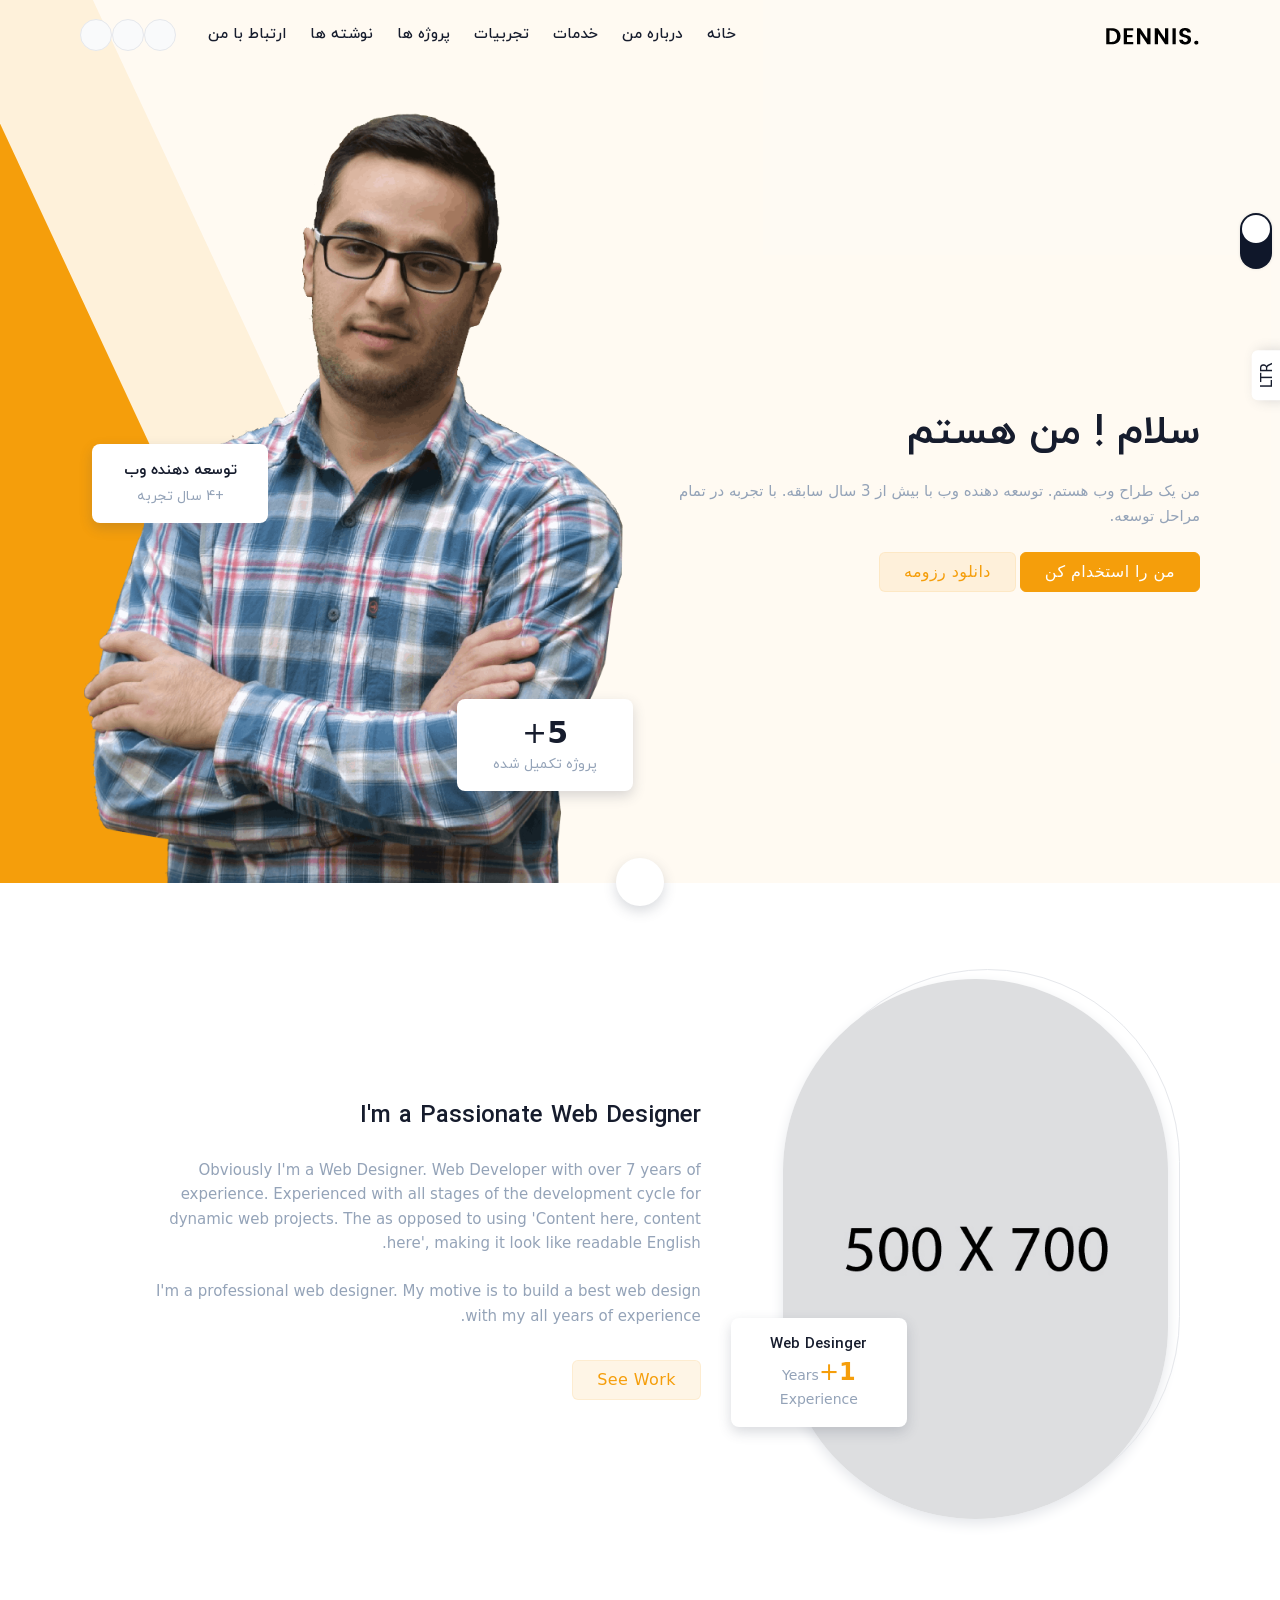
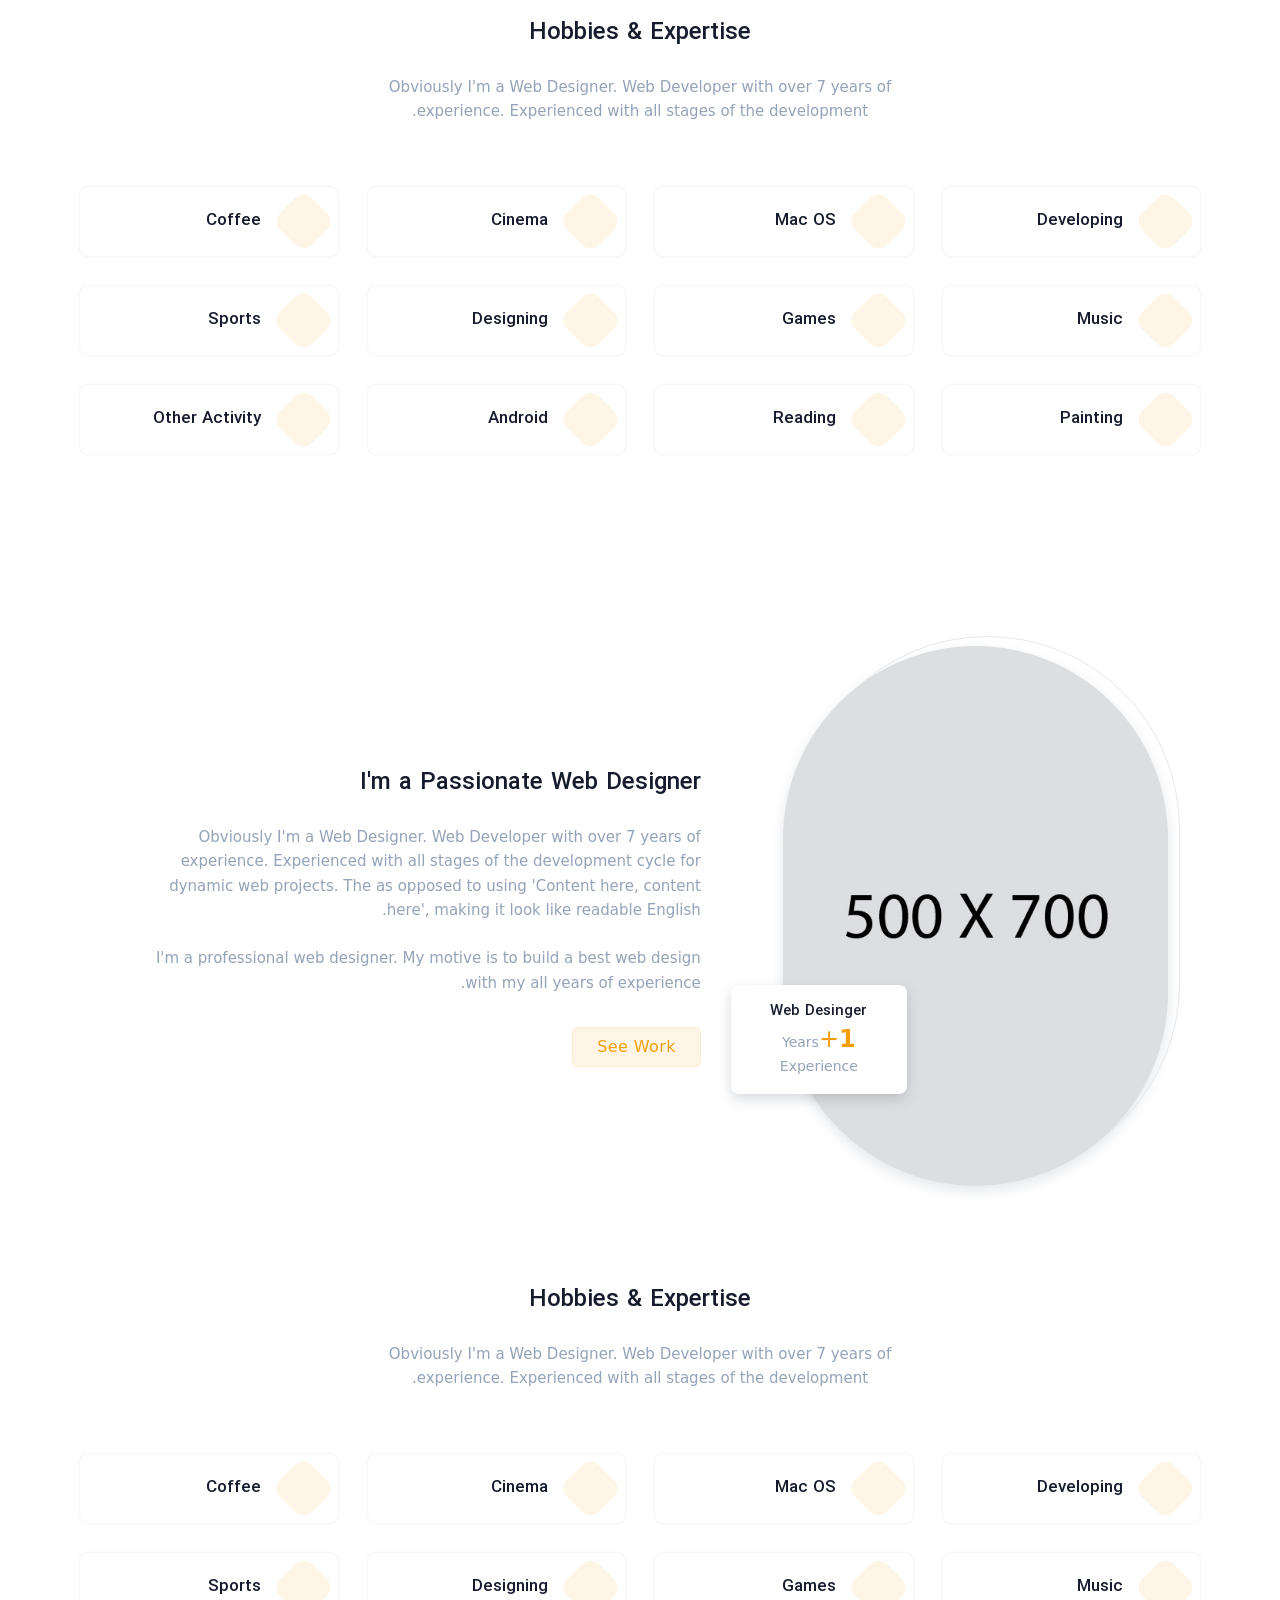
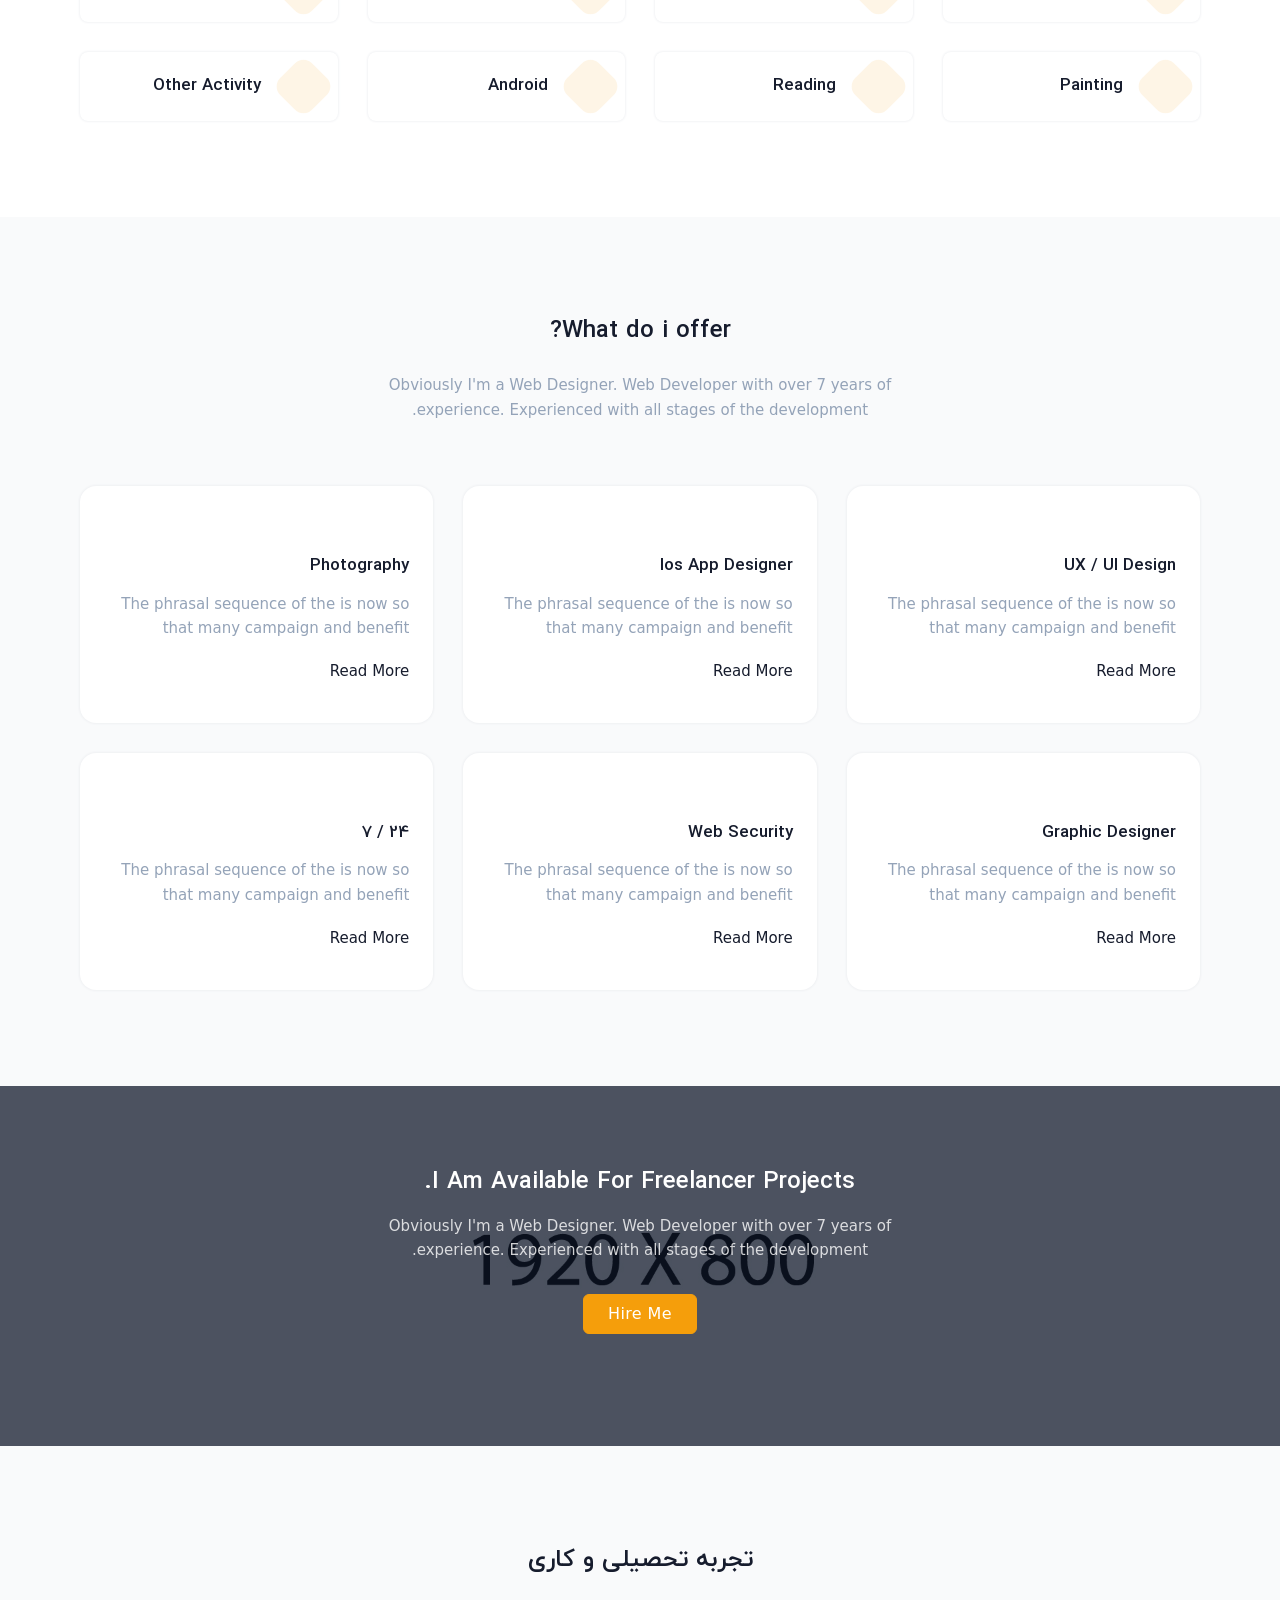
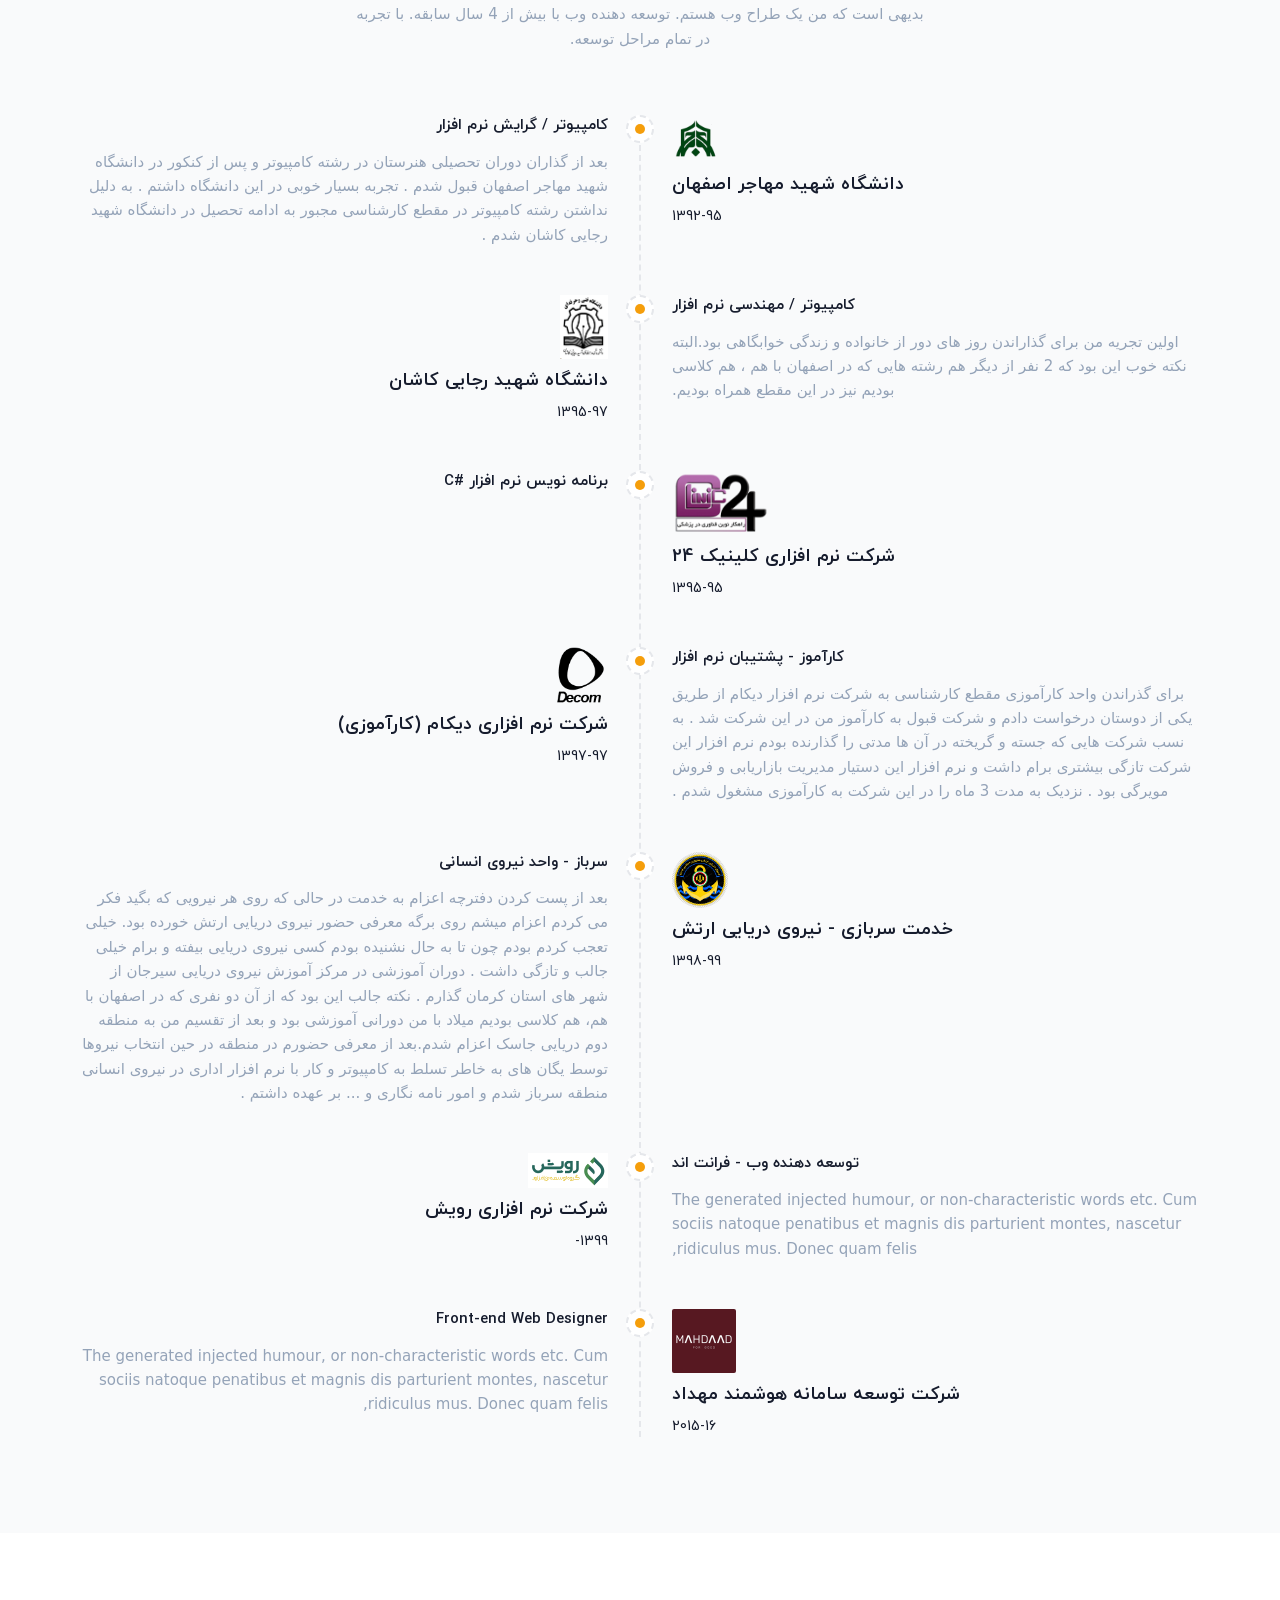
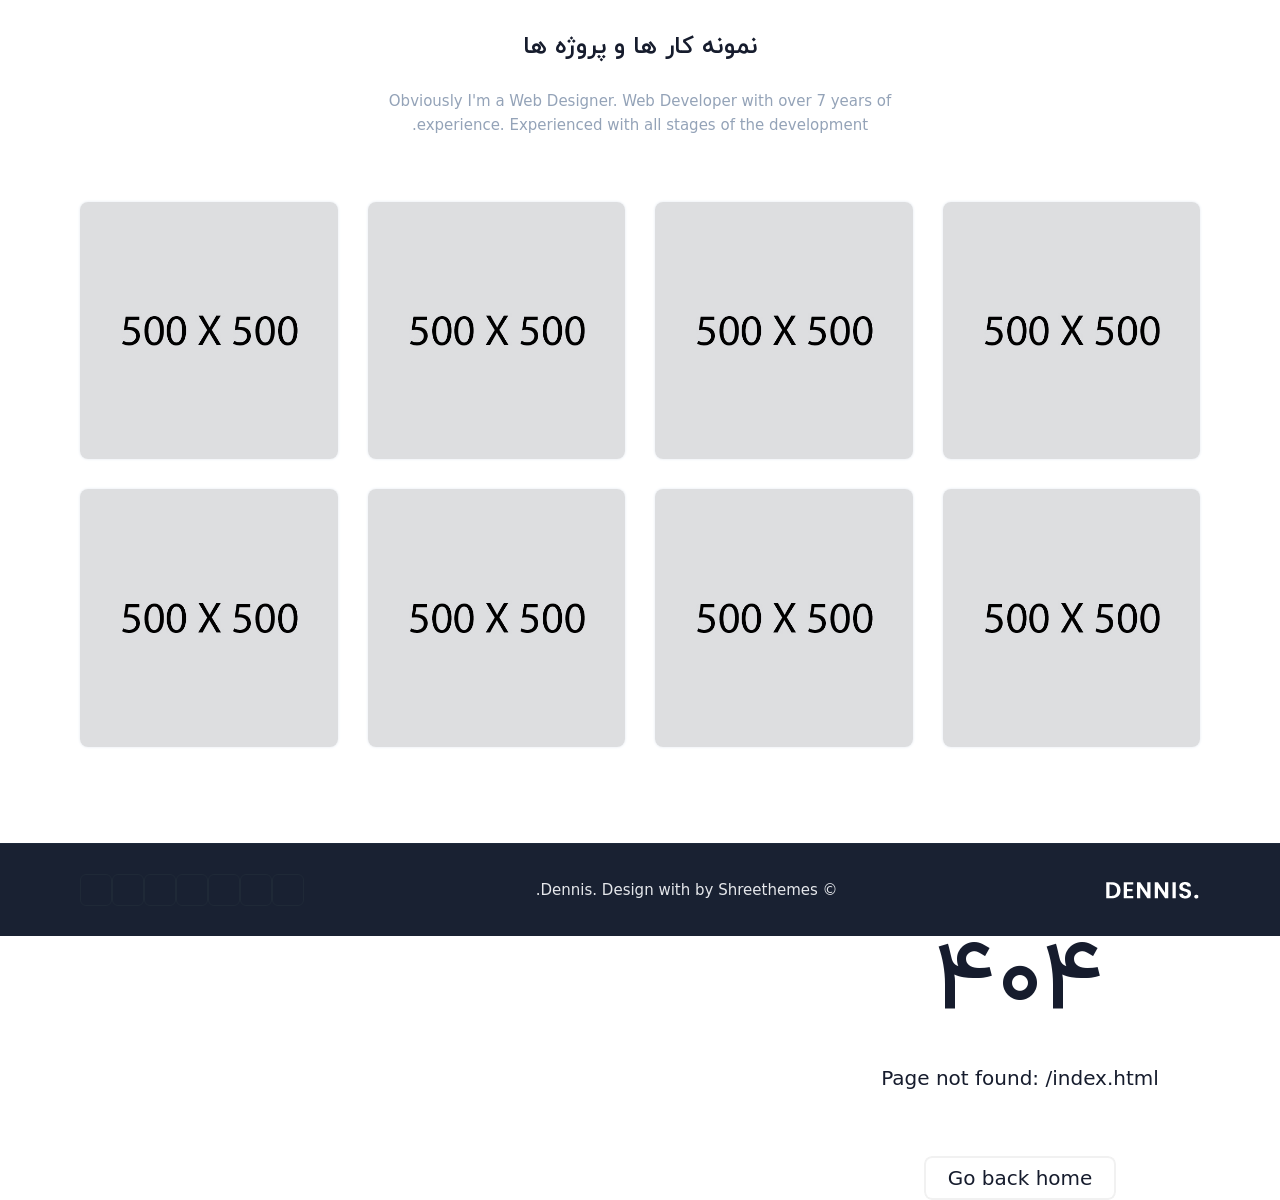
==== commit 457a41d2: "fix build" ====
--- a/index.html
+++ b/index.html
@@ -2,31 +2,31 @@
 <meta name="viewport" content="width=device-width, initial-scale=1.0,maximum-scale=1.0, user-scalable=no">
 <script src="/js/app.js"></script>
 <script src="/js/plugins.init.js"></script>
-<style>/*! tailwindcss v3.4.10 | MIT License | https://tailwindcss.com*/*,:after,:before{border:0 solid #e5e7eb;box-sizing:border-box}:after,:before{--tw-content:""}:host,html{line-height:1.5;-webkit-text-size-adjust:100%;font-family:ui-sans-serif,system-ui,sans-serif,Apple Color Emoji,Segoe UI Emoji,Segoe UI Symbol,Noto Color Emoji;font-feature-settings:normal;font-variation-settings:normal;-moz-tab-size:4;-o-tab-size:4;tab-size:4;-webkit-tap-highlight-color:transparent}body{line-height:inherit;margin:0}hr{border-top-width:1px;color:inherit;height:0}abbr:where([title]){-webkit-text-decoration:underline dotted;text-decoration:underline dotted}h1,h2,h3,h4,h5,h6{font-size:inherit;font-weight:inherit}a{color:inherit;text-decoration:inherit}b,strong{font-weight:bolder}code,kbd,pre,samp{font-family:ui-monospace,SFMono-Regular,Menlo,Monaco,Consolas,Liberation Mono,Courier New,monospace;font-feature-settings:normal;font-size:1em;font-variation-settings:normal}small{font-size:80%}sub,sup{font-size:75%;line-height:0;position:relative;vertical-align:baseline}sub{bottom:-.25em}sup{top:-.5em}table{border-collapse:collapse;border-color:inherit;text-indent:0}button,input,optgroup,select,textarea{color:inherit;font-family:inherit;font-feature-settings:inherit;font-size:100%;font-variation-settings:inherit;font-weight:inherit;letter-spacing:inherit;line-height:inherit;margin:0;padding:0}button,select{text-transform:none}button,input:where([type=button]),input:where([type=reset]),input:where([type=submit]){-webkit-appearance:button;background-color:transparent;background-image:none}:-moz-focusring{outline:auto}:-moz-ui-invalid{box-shadow:none}progress{vertical-align:baseline}::-webkit-inner-spin-button,::-webkit-outer-spin-button{height:auto}[type=search]{-webkit-appearance:textfield;outline-offset:-2px}::-webkit-search-decoration{-webkit-appearance:none}::-webkit-file-upload-button{-webkit-appearance:button;font:inherit}summary{display:list-item}blockquote,dd,dl,figure,h1,h2,h3,h4,h5,h6,hr,p,pre{margin:0}fieldset{margin:0}fieldset,legend{padding:0}menu,ol,ul{list-style:none;margin:0;padding:0}dialog{padding:0}textarea{resize:vertical}input::-moz-placeholder,textarea::-moz-placeholder{color:#9ca3af;opacity:1}input::placeholder,textarea::placeholder{color:#9ca3af;opacity:1}[role=button],button{cursor:pointer}:disabled{cursor:default}audio,canvas,embed,iframe,img,object,svg,video{display:block;vertical-align:middle}img,video{height:auto;max-width:100%}[hidden]{display:none}*,:after,:before{--tw-border-spacing-x:0;--tw-border-spacing-y:0;--tw-translate-x:0;--tw-translate-y:0;--tw-rotate:0;--tw-skew-x:0;--tw-skew-y:0;--tw-scale-x:1;--tw-scale-y:1;--tw-pan-x: ;--tw-pan-y: ;--tw-pinch-zoom: ;--tw-scroll-snap-strictness:proximity;--tw-gradient-from-position: ;--tw-gradient-via-position: ;--tw-gradient-to-position: ;--tw-ordinal: ;--tw-slashed-zero: ;--tw-numeric-figure: ;--tw-numeric-spacing: ;--tw-numeric-fraction: ;--tw-ring-inset: ;--tw-ring-offset-width:0px;--tw-ring-offset-color:#fff;--tw-ring-color:rgba(59,130,246,.5);--tw-ring-offset-shadow:0 0 #0000;--tw-ring-shadow:0 0 #0000;--tw-shadow:0 0 #0000;--tw-shadow-colored:0 0 #0000;--tw-blur: ;--tw-brightness: ;--tw-contrast: ;--tw-grayscale: ;--tw-hue-rotate: ;--tw-invert: ;--tw-saturate: ;--tw-sepia: ;--tw-drop-shadow: ;--tw-backdrop-blur: ;--tw-backdrop-brightness: ;--tw-backdrop-contrast: ;--tw-backdrop-grayscale: ;--tw-backdrop-hue-rotate: ;--tw-backdrop-invert: ;--tw-backdrop-opacity: ;--tw-backdrop-saturate: ;--tw-backdrop-sepia: ;--tw-contain-size: ;--tw-contain-layout: ;--tw-contain-paint: ;--tw-contain-style: }::backdrop{--tw-border-spacing-x:0;--tw-border-spacing-y:0;--tw-translate-x:0;--tw-translate-y:0;--tw-rotate:0;--tw-skew-x:0;--tw-skew-y:0;--tw-scale-x:1;--tw-scale-y:1;--tw-pan-x: ;--tw-pan-y: ;--tw-pinch-zoom: ;--tw-scroll-snap-strictness:proximity;--tw-gradient-from-position: ;--tw-gradient-via-position: ;--tw-gradient-to-position: ;--tw-ordinal: ;--tw-slashed-zero: ;--tw-numeric-figure: ;--tw-numeric-spacing: ;--tw-numeric-fraction: ;--tw-ring-inset: ;--tw-ring-offset-width:0px;--tw-ring-offset-color:#fff;--tw-ring-color:rgba(59,130,246,.5);--tw-ring-offset-shadow:0 0 #0000;--tw-ring-shadow:0 0 #0000;--tw-shadow:0 0 #0000;--tw-shadow-colored:0 0 #0000;--tw-blur: ;--tw-brightness: ;--tw-contrast: ;--tw-grayscale: ;--tw-hue-rotate: ;--tw-invert: ;--tw-saturate: ;--tw-sepia: ;--tw-drop-shadow: ;--tw-backdrop-blur: ;--tw-backdrop-brightness: ;--tw-backdrop-contrast: ;--tw-backdrop-grayscale: ;--tw-backdrop-hue-rotate: ;--tw-backdrop-invert: ;--tw-backdrop-opacity: ;--tw-backdrop-saturate: ;--tw-backdrop-sepia: ;--tw-contain-size: ;--tw-contain-layout: ;--tw-contain-paint: ;--tw-contain-style: }.container{margin-left:auto;margin-right:auto;padding-left:12px;padding-right:12px;width:100%}@media (min-width:540px){.container{max-width:540px}}@media (min-width:640px){.container{max-width:640px;padding-left:1rem;padding-right:1rem}}@media (min-width:768px){.container{max-width:768px}}@media (min-width:992px){.container{max-width:992px}}@media (min-width:1024px){.container{max-width:1024px;padding-left:45px;padding-right:45px}}@media (min-width:1280px){.container{max-width:1280px;padding-left:5rem;padding-right:5rem}}@media (min-width:1536px){.container{max-width:1536px;padding-left:13rem;padding-right:13rem}}.form-input,.form-multiselect,.form-select,.form-textarea{-webkit-appearance:none;-moz-appearance:none;appearance:none;background-color:#fff;border-color:#6b7280;border-radius:0;border-width:1px;font-size:1rem;line-height:1.5rem;padding:.5rem .75rem;--tw-shadow:0 0 #0000}.form-input:focus,.form-multiselect:focus,.form-select:focus,.form-textarea:focus{outline:2px solid transparent;outline-offset:2px;--tw-ring-inset:var(--tw-empty,/*!*/ /*!*/);--tw-ring-offset-width:0px;--tw-ring-offset-color:#fff;--tw-ring-color:#2563eb;--tw-ring-offset-shadow:var(--tw-ring-inset) 0 0 0 var(--tw-ring-offset-width) var(--tw-ring-offset-color);--tw-ring-shadow:var(--tw-ring-inset) 0 0 0 calc(1px + var(--tw-ring-offset-width)) var(--tw-ring-color);border-color:#2563eb;box-shadow:var(--tw-ring-offset-shadow),var(--tw-ring-shadow),var(--tw-shadow)}.form-input::-moz-placeholder,.form-textarea::-moz-placeholder{color:#6b7280;opacity:1}.form-input::placeholder,.form-textarea::placeholder{color:#6b7280;opacity:1}.form-input::-webkit-datetime-edit-fields-wrapper{padding:0}.form-input::-webkit-date-and-time-value{min-height:1.5em;text-align:inherit}.form-input::-webkit-datetime-edit{display:inline-flex}.form-input::-webkit-datetime-edit,.form-input::-webkit-datetime-edit-day-field,.form-input::-webkit-datetime-edit-hour-field,.form-input::-webkit-datetime-edit-meridiem-field,.form-input::-webkit-datetime-edit-millisecond-field,.form-input::-webkit-datetime-edit-minute-field,.form-input::-webkit-datetime-edit-month-field,.form-input::-webkit-datetime-edit-second-field,.form-input::-webkit-datetime-edit-year-field{padding-bottom:0;padding-top:0}.sr-only{height:1px!important;margin:-1px!important;overflow:hidden!important;padding:0!important;position:absolute!important;width:1px!important;clip:rect(0,0,0,0)!important;border-width:0!important;white-space:nowrap!important}.fixed{position:fixed!important}.absolute{position:absolute!important}.relative{position:relative!important}.inset-0{inset:0!important}.-right-1{right:-.25rem!important}.-right-3{right:-.75rem!important}.bottom-0{bottom:0!important}.bottom-2{bottom:.5rem!important}.bottom-5{bottom:1.25rem!important}.bottom-6{bottom:1.5rem!important}.bottom-\[25px\]{bottom:25px!important}.left-0{left:0!important}.left-\[2px\]{left:2px!important}.right-0{right:0!important}.right-5{right:1.25rem!important}.top-0{top:0!important}.top-1\/2{top:50%!important}.top-1\/4{top:25%!important}.top-48{top:12rem!important}.top-\[2px\]{top:2px!important}.top-\[40\%\]{top:40%!important}.-z-1{z-index:-1!important}.z-1{z-index:1!important}.z-10{z-index:10!important}.z-3{z-index:3!important}.z-50{z-index:50!important}.m-2{margin:.5rem!important}.m-3{margin:.75rem!important}.m-6{margin:1.5rem!important}.mx-auto{margin-left:auto!important;margin-right:auto!important}.my-2{margin-bottom:.5rem!important;margin-top:.5rem!important}.-ms-3{margin-inline-start:-.75rem!important}.-mt-\[10px\]{margin-top:-10px!important}.mb-0{margin-bottom:0!important}.mb-1{margin-bottom:.25rem!important}.mb-2{margin-bottom:.5rem!important}.mb-4{margin-bottom:1rem!important}.mb-5{margin-bottom:1.25rem!important}.mb-6{margin-bottom:1.5rem!important}.me-2{margin-inline-end:.5rem!important}.me-5{margin-inline-end:1.25rem!important}.ms-1{margin-inline-start:.25rem!important}.ms-2{margin-inline-start:.5rem!important}.ms-3{margin-inline-start:.75rem!important}.ms-6{margin-inline-start:1.5rem!important}.ms-8{margin-inline-start:2rem!important}.ms-auto{margin-inline-start:auto!important}.mt-1{margin-top:.25rem!important}.mt-12{margin-top:3rem!important}.mt-16{margin-top:4rem!important}.mt-2{margin-top:.5rem!important}.mt-3{margin-top:.75rem!important}.mt-4{margin-top:1rem!important}.mt-5{margin-top:1.25rem!important}.mt-6{margin-top:1.5rem!important}.mt-7{margin-top:1.75rem!important}.mt-8{margin-top:2rem!important}.block{display:block!important}.inline-block{display:inline-block!important}.inline{display:inline!important}.flex{display:flex!important}.inline-flex{display:inline-flex!important}.table{display:table!important}.grid{display:grid!important}.hidden{display:none!important}.h-10{height:2.5rem!important}.h-11{height:2.75rem!important}.h-12{height:3rem!important}.h-14{height:3.5rem!important}.h-16{height:4rem!important}.h-28{height:7rem!important}.h-5{height:1.25rem!important}.h-7{height:1.75rem!important}.h-8{height:2rem!important}.h-9{height:2.25rem!important}.h-\[100\%\]{height:100%!important}.h-\[45px\]{height:45px!important}.h-auto{height:auto!important}.w-10{width:2.5rem!important}.w-12{width:3rem!important}.w-14{width:3.5rem!important}.w-16{width:4rem!important}.w-20{width:5rem!important}.w-44{width:11rem!important}.w-5{width:1.25rem!important}.w-7{width:1.75rem!important}.w-9{width:2.25rem!important}.w-\[100\%\],.w-full{width:100%!important}.min-w-\[45px\]{min-width:45px!important}.max-w-xl{max-width:36rem!important}.flex-1{flex:1 1 0%!important}.-translate-y-1\/2{--tw-translate-y:-50%!important}.-rotate-45,.-translate-y-1\/2{transform:translate(var(--tw-translate-x),var(--tw-translate-y)) rotate(var(--tw-rotate)) skewX(var(--tw-skew-x)) skewY(var(--tw-skew-y)) scaleX(var(--tw-scale-x)) scaleY(var(--tw-scale-y))!important}.-rotate-45{--tw-rotate:-45deg!important}.-rotate-90{--tw-rotate:-90deg!important}.-rotate-90,.rotate-45{transform:translate(var(--tw-translate-x),var(--tw-translate-y)) rotate(var(--tw-rotate)) skewX(var(--tw-skew-x)) skewY(var(--tw-skew-y)) scaleX(var(--tw-scale-x)) scaleY(var(--tw-scale-y))!important}.rotate-45{--tw-rotate:45deg!important}.rotate-90{--tw-rotate:90deg!important;transform:translate(var(--tw-translate-x),var(--tw-translate-y)) rotate(var(--tw-rotate)) skewX(var(--tw-skew-x)) skewY(var(--tw-skew-y)) scaleX(var(--tw-scale-x)) scaleY(var(--tw-scale-y))!important}.cursor-pointer{cursor:pointer!important}.list-none{list-style-type:none!important}.grid-cols-1{grid-template-columns:repeat(1,minmax(0,1fr))!important}.flex-wrap{flex-wrap:wrap!important}.items-center{align-items:center!important}.justify-center{justify-content:center!important}.justify-between{justify-content:space-between!important}.gap-\[30px\]{gap:30px!important}.overflow-hidden{overflow:hidden!important}.rounded{border-radius:.25rem!important}.rounded-2xl{border-radius:1rem!important}.rounded-full{border-radius:9999px!important}.rounded-lg{border-radius:.5rem!important}.rounded-md{border-radius:.375rem!important}.rounded-xl{border-radius:.75rem!important}.rounded-t-md{border-top-left-radius:.375rem!important;border-top-right-radius:.375rem!important}.border{border-width:1px!important}.border-t{border-top-width:1px!important}.border-amber-500{--tw-border-opacity:1!important;border-color:rgb(245 158 11/var(--tw-border-opacity))!important}.border-amber-500\/10{border-color:rgba(245,158,11,.1)!important}.border-gray-800{--tw-border-opacity:1!important;border-color:rgb(31 41 55/var(--tw-border-opacity))!important}.border-inherit{border-color:inherit!important}.border-slate-800{--tw-border-opacity:1!important;border-color:rgb(30 41 59/var(--tw-border-opacity))!important}.bg-amber-500{--tw-bg-opacity:1!important;background-color:rgb(245 158 11/var(--tw-bg-opacity))!important}.bg-amber-500\/10{background-color:rgba(245,158,11,.1)!important}.bg-amber-500\/5{background-color:rgba(245,158,11,.05)!important}.bg-dark-footer{--tw-bg-opacity:1!important;background-color:rgb(25 33 50/var(--tw-bg-opacity))!important}.bg-gray-50{background-color:rgb(249 250 251/var(--tw-bg-opacity))!important}.bg-gray-50,.bg-slate-900{--tw-bg-opacity:1!important}.bg-slate-900{background-color:rgb(15 23 42/var(--tw-bg-opacity))!important}.bg-slate-900\/70{background-color:rgba(15,23,42,.7)!important}.bg-transparent{background-color:transparent!important}.bg-white{--tw-bg-opacity:1!important;background-color:rgb(255 255 255/var(--tw-bg-opacity))!important}.bg-\[url\(\'\.\.\/\.\.\/assets\/images\/bg\/bg2\.jpg\'\)\]{background-image:url(/_assets/bg2.P-uJeYuF.jpg)!important}.bg-gradient-to-b{background-image:linear-gradient(to bottom,var(--tw-gradient-stops))!important}.from-transparent{--tw-gradient-from:transparent var(--tw-gradient-from-position)!important;--tw-gradient-to:transparent var(--tw-gradient-to-position)!important;--tw-gradient-stops:var(--tw-gradient-from),var(--tw-gradient-to)!important}.to-slate-900{--tw-gradient-to:#0f172a var(--tw-gradient-to-position)!important}.bg-cover{background-size:cover!important}.bg-center{background-position:50%!important}.bg-no-repeat{background-repeat:no-repeat!important}.stroke-1{stroke-width:1!important}.p-1{padding:.25rem!important}.p-3{padding:.75rem!important}.p-4{padding:1rem!important}.p-6{padding:1.5rem!important}.px-0{padding-left:0!important;padding-right:0!important}.px-3{padding-left:.75rem!important;padding-right:.75rem!important}.px-6{padding-left:1.5rem!important;padding-right:1.5rem!important}.py-1{padding-bottom:.25rem!important;padding-top:.25rem!important}.py-10{padding-bottom:2.5rem!important;padding-top:2.5rem!important}.py-16{padding-bottom:4rem!important;padding-top:4rem!important}.py-2{padding-bottom:.5rem!important;padding-top:.5rem!important}.py-20{padding-bottom:5rem!important;padding-top:5rem!important}.py-\[30px\]{padding-bottom:30px!important;padding-top:30px!important}.pb-8{padding-bottom:2rem!important}.pt-28{padding-top:7rem!important}.text-center{text-align:center!important}.text-start{text-align:start!important}.text-end{text-align:end!important}.align-middle{vertical-align:middle!important}.text-2xl{font-size:1.5rem!important;line-height:2rem!important}.text-3xl{font-size:1.875rem!important;line-height:2.25rem!important}.text-\[15px\]{font-size:15px!important}.text-\[17px\]{font-size:17px!important}.text-\[20px\]{font-size:20px!important}.text-\[22px\]{font-size:22px!important}.text-\[24px\]{font-size:24px!important}.text-base{font-size:1rem!important;line-height:1.5rem!important}.text-lg{font-size:1.125rem!important;line-height:1.75rem!important}.text-sm{font-size:.875rem!important;line-height:1.25rem!important}.text-xl{font-size:1.25rem!important;line-height:1.75rem!important}.font-bold{font-weight:700!important}.font-medium{font-weight:500!important}.font-semibold{font-weight:600!important}.leading-9{line-height:2.25rem!important}.leading-normal{line-height:1.5!important}.text-amber-400{--tw-text-opacity:1!important;color:rgb(251 191 36/var(--tw-text-opacity))!important}.text-amber-500{color:rgb(245 158 11/var(--tw-text-opacity))!important}.text-amber-500,.text-dark{--tw-text-opacity:1!important}.text-dark{color:rgb(60 72 88/var(--tw-text-opacity))!important}.text-gray-200{--tw-text-opacity:1!important;color:rgb(229 231 235/var(--tw-text-opacity))!important}.text-red-600{--tw-text-opacity:1!important;color:rgb(220 38 38/var(--tw-text-opacity))!important}.text-slate-400{color:rgb(148 163 184/var(--tw-text-opacity))!important}.text-slate-400,.text-white{--tw-text-opacity:1!important}.text-white{color:rgb(255 255 255/var(--tw-text-opacity))!important}.text-white\/80{color:hsla(0,0%,100%,.8)!important}.text-yellow-500{--tw-text-opacity:1!important;color:rgb(234 179 8/var(--tw-text-opacity))!important}.opacity-0{opacity:0!important}.shadow{--tw-shadow:0 0 3px rgba(60,72,88,.15)!important;--tw-shadow-colored:0 0 3px var(--tw-shadow-color)!important}.shadow,.shadow-md{box-shadow:var(--tw-ring-offset-shadow,0 0 #0000),var(--tw-ring-shadow,0 0 #0000),var(--tw-shadow)!important}.shadow-md{--tw-shadow:0 5px 13px rgba(60,72,88,.2)!important;--tw-shadow-colored:0 5px 13px var(--tw-shadow-color)!important}.shadow-gray-200{--tw-shadow-color:#e5e7eb!important;--tw-shadow:var(--tw-shadow-colored)!important}.shadow-slate-200{--tw-shadow-color:#e2e8f0!important;--tw-shadow:var(--tw-shadow-colored)!important}.outline-none{outline:2px solid transparent!important;outline-offset:2px!important}.transition{transition-duration:.15s!important;transition-property:color,background-color,border-color,text-decoration-color,fill,stroke,opacity,box-shadow,transform,filter,-webkit-backdrop-filter!important;transition-property:color,background-color,border-color,text-decoration-color,fill,stroke,opacity,box-shadow,transform,filter,backdrop-filter!important;transition-property:color,background-color,border-color,text-decoration-color,fill,stroke,opacity,box-shadow,transform,filter,backdrop-filter,-webkit-backdrop-filter!important;transition-timing-function:cubic-bezier(.4,0,.2,1)!important}.transition-all{transition-duration:.15s!important;transition-property:all!important;transition-timing-function:cubic-bezier(.4,0,.2,1)!important}.duration-500{transition-duration:.5s!important}.ease-in-out{transition-timing-function:cubic-bezier(.4,0,.2,1)!important}html{scroll-behavior:smooth}body{font-size:15px;--tw-text-opacity:1;color:rgb(22 28 45/var(--tw-text-opacity))}.h1,.h2,.h3,.h4,.h5,.h6,h1,h2,h3,h4,h5,h6{font-family:iran-sans}p{line-height:1.625}.btn{align-items:center;border-width:1px;display:inline-flex;font-size:1rem;font-weight:500;height:2.5rem;justify-content:center;letter-spacing:.025em;line-height:1.5rem;padding-left:1.5rem;padding-right:1.5rem;text-align:center;transition-duration:.5s;transition-property:color,background-color,border-color,text-decoration-color,fill,stroke,opacity,box-shadow,transform,filter,-webkit-backdrop-filter;transition-property:color,background-color,border-color,text-decoration-color,fill,stroke,opacity,box-shadow,transform,filter,backdrop-filter;transition-property:color,background-color,border-color,text-decoration-color,fill,stroke,opacity,box-shadow,transform,filter,backdrop-filter,-webkit-backdrop-filter;transition-timing-function:cubic-bezier(.4,0,.2,1);vertical-align:middle}.btn.btn-lg{font-size:1.125rem;height:3rem;line-height:1.75rem;padding-left:1.5rem;padding-right:1.5rem}.btn.btn-sm{font-size:.875rem;height:2rem;line-height:1.25rem;padding-left:1rem;padding-right:1rem}.btn.btn-icon{align-items:center;display:inline-flex;font-size:1rem;height:2.5rem;justify-content:center;line-height:1.5rem;padding:0;text-align:center;width:2.5rem}.btn.btn-icon.btn-lg{height:3rem;width:3rem}.btn.btn-icon.btn-sm{height:2rem;width:2rem}.btn.btn-link{border-style:none;padding:0;position:relative}.btn.btn-link:after{bottom:0;height:1px;left:0;position:absolute;right:0;transition-duration:.5s;transition-property:all;transition-timing-function:cubic-bezier(.4,0,.2,1);width:0;--tw-content:"";content:var(--tw-content)}.btn.btn-link:hover:after{content:var(--tw-content);right:auto;width:100%}.navbar{background-color:transparent;font-family:iran-sans;left:0;padding-bottom:.75rem;padding-top:.75rem;position:fixed;right:0;top:0;transition-duration:.5s;transition-property:all;transition-timing-function:cubic-bezier(.4,0,.2,1);z-index:999}.navbar .navigation{margin:0;width:100%}.navbar .navigation .navbar-nav{display:flex;flex-direction:row;height:6rem;margin-top:1rem;overflow-y:scroll}.navbar .navigation .navbar-nav .nav-link{display:block;font-size:15px;font-weight:500;padding:.75rem;--tw-text-opacity:1;color:rgb(22 28 45/var(--tw-text-opacity))}.navbar .navigation .navbar-nav .nav-link:hover{--tw-text-opacity:1;color:rgb(245 158 11/var(--tw-text-opacity))}.navbar .navigation .navbar-nav .nav-link:is(.dark *){color:hsla(0,0%,100%,.6)}.navbar .navigation .navbar-nav .nav-link:hover:is(.dark *){--tw-text-opacity:1;color:rgb(255 255 255/var(--tw-text-opacity))}.navbar .navigation .navbar-nav .active .nav-link{--tw-text-opacity:1;color:rgb(245 158 11/var(--tw-text-opacity))}.navbar .navigation .navbar-nav .active .nav-link:is(.dark *){--tw-text-opacity:1;color:rgb(255 255 255/var(--tw-text-opacity))}.navbar .navigation.ms-auto .navbar-nav li:last-child .nav-link{padding-inline-end:0}.navbar .navigation.me-auto .navbar-nav li:first-child .nav-link{padding-inline-start:0}.navbar .navbar-brand{padding:0}.navbar .navbar-brand .l-dark,.navbar .navbar-brand .logo-dark-mode{display:none}.navbar .navbar-brand .l-light,.navbar .navbar-brand .logo-light-mode{display:inline-block}@media (max-width:991.98px){.navbar .navbar-brand .l-dark{display:inline-block!important}.navbar .navbar-brand .l-light{display:none!important}}.navbar .menu-social .login-btn-primary{display:none}.navbar .menu-social .login-btn-light{display:inline-block}@media (max-width:991.98px){.navbar .menu-social .login-btn-primary{display:inline-block!important}.navbar .menu-social .login-btn-light{display:none!important}}.navbar.is-sticky{--tw-bg-opacity:1;background-color:rgb(255 255 255/var(--tw-bg-opacity));--tw-shadow:0 0 3px rgba(60,72,88,.15);--tw-shadow-colored:0 0 3px var(--tw-shadow-color);box-shadow:var(--tw-ring-offset-shadow,0 0 #0000),var(--tw-ring-shadow,0 0 #0000),var(--tw-shadow)}.navbar.is-sticky:is(.dark *){--tw-bg-opacity:1;background-color:rgb(22 28 45/var(--tw-bg-opacity));--tw-shadow-color:#1f2937;--tw-shadow:var(--tw-shadow-colored)}.navbar.is-sticky .navbar-brand .l-dark{display:inline-block}.navbar.is-sticky .navbar-brand .l-light{display:none}.navbar.is-sticky .menu-social .login-btn-primary{display:inline-block}.navbar.is-sticky .menu-social .login-btn-light{display:none}@media (min-width:992px){.navbar{padding-bottom:.75rem;padding-top:.75rem}.navbar .navigation{display:flex;width:auto}.navbar .navigation .navbar-nav{height:auto;margin-top:0;overflow:visible}.navbar .navigation .navbar-nav .nav-link{border-width:0}.navbar .navigation .navbar-nav .nav-link:hover{background-color:transparent}.navbar .navigation .navbar-nav.nav-light .nav-link{color:hsla(0,0%,100%,.6);display:block;padding:.75rem}.navbar .navigation .navbar-nav.nav-light .active .nav-link,.navbar .navigation .navbar-nav.nav-light .nav-link:hover{--tw-text-opacity:1;color:rgb(255 255 255/var(--tw-text-opacity))}.navbar .nav-icons .collapse-btn{display:none}.navbar.is-sticky{padding-bottom:.75rem;padding-top:.75rem}.navbar.is-sticky .navbar-nav .nav-link{--tw-text-opacity:1;color:rgb(22 28 45/var(--tw-text-opacity))}.navbar.is-sticky .navbar-nav .active .nav-link{--tw-text-opacity:1;color:rgb(245 158 11/var(--tw-text-opacity))}.navbar.is-sticky .navbar-nav.nav-light .nav-link{--tw-text-opacity:1;color:rgb(22 28 45/var(--tw-text-opacity))}.navbar.is-sticky .navbar-nav.nav-light .nav-link:hover{--tw-text-opacity:1;color:rgb(245 158 11/var(--tw-text-opacity))}.navbar.is-sticky .navbar-nav.nav-light .nav-link:is(.dark *){color:hsla(0,0%,100%,.6)}.navbar.is-sticky .navbar-nav.nav-light .nav-link:hover:is(.dark *){--tw-text-opacity:1;color:rgb(255 255 255/var(--tw-text-opacity))}.navbar.is-sticky .navbar-nav.nav-light .active .nav-link{--tw-text-opacity:1;color:rgb(245 158 11/var(--tw-text-opacity))}.navbar.is-sticky .navbar-nav.nav-light .active .nav-link:is(.dark *){--tw-text-opacity:1;color:rgb(255 255 255/var(--tw-text-opacity))}}@media (max-width:991px){.navbar{--tw-bg-opacity:1!important;background-color:rgb(255 255 255/var(--tw-bg-opacity))!important;--tw-shadow:0 0 3px rgba(60,72,88,.15)!important;--tw-shadow-colored:0 0 3px var(--tw-shadow-color)!important;box-shadow:var(--tw-ring-offset-shadow,0 0 #0000),var(--tw-ring-shadow,0 0 #0000),var(--tw-shadow)!important}.navbar:is(.dark *){--tw-bg-opacity:1!important;background-color:rgb(22 28 45/var(--tw-bg-opacity))!important;--tw-shadow-color:#1f2937!important;--tw-shadow:var(--tw-shadow-colored)!important}.navbar .navigation .navbar-nav{display:block;height:100%;max-height:20rem}.navbar .navigation .navbar-nav .nav-link{--tw-text-opacity:1;color:rgb(22 28 45/var(--tw-text-opacity))}.navbar .navigation .navbar-nav .active .nav-link{--tw-text-opacity:1;color:rgb(245 158 11/var(--tw-text-opacity))}.navbar .navigation .navbar-nav .menu-social{margin-bottom:1.25rem!important}}.footer .foot-subscribe input::-moz-placeholder{--tw-text-opacity:1;color:rgb(229 231 235/var(--tw-text-opacity))}.footer .foot-subscribe input::placeholder{--tw-text-opacity:1;color:rgb(229 231 235/var(--tw-text-opacity))}.contacinr-fluid,.container{position:relative}.tobii>button.tobii__close svg,.tobii>button.tobii__next svg,.tobii>button.tobii__prev svg{height:2.25rem;width:auto}.tobii__counter{font-size:1rem;line-height:1.5rem}.tobii-zoom{display:block}.tobii-zoom__icon{display:none}#grid{padding:0}.shape{bottom:-1px;left:0;position:absolute;right:0}.shape>svg{height:auto;transform:scale(2);transform-origin:top center;width:100%}.back-to-top{display:none}.label .ball{transition:transform .2s linear;--tw-translate-x:0px}.checkbox:checked+.label .ball,.label .ball{transform:translate(var(--tw-translate-x),var(--tw-translate-y)) rotate(var(--tw-rotate)) skewX(var(--tw-skew-x)) skewY(var(--tw-skew-y)) scaleX(var(--tw-scale-x)) scaleY(var(--tw-scale-y))}.checkbox:checked+.label .ball{--tw-translate-x:1.5rem}#preloader{background-image:linear-gradient(45deg,#fff,#fff);inset:0;position:fixed;z-index:99999}#preloader #status{left:0;position:absolute;right:0;top:50%;--tw-translate-y:-50%;transform:translate(var(--tw-translate-x),var(--tw-translate-y)) rotate(var(--tw-rotate)) skewX(var(--tw-skew-x)) skewY(var(--tw-skew-y)) scaleX(var(--tw-scale-x)) scaleY(var(--tw-scale-y))}#preloader #status .spinner{height:2.5rem;margin:100px auto;position:relative;width:2.5rem}#preloader #status .spinner .double-bounce1,#preloader #status .spinner .double-bounce2{animation:sk-bounce 2s ease-in-out infinite;background-color:rgba(245,158,11,.6);border-radius:9999px;height:100%;left:0;position:absolute;top:0;width:100%}#preloader #status .spinner .double-bounce2{animation-delay:-1s}@keyframes sk-bounce{0%,to{transform:scale(0)}50%{transform:scale(1)}}.customer-testi{cursor:e-resize}.customer-testi .content:before{bottom:-4px;box-sizing:border-box;left:50%;position:absolute;--tw-rotate:45deg;border-inline-end-color:rgb(255 255 255/var(--tw-border-opacity));border-top-color:transparent;border-width:8px;transform:translate(var(--tw-translate-x),var(--tw-translate-y)) rotate(var(--tw-rotate)) skewX(var(--tw-skew-x)) skewY(var(--tw-skew-y)) scaleX(var(--tw-scale-x)) scaleY(var(--tw-scale-y));--tw-border-opacity:1;border-bottom-color:rgb(255 255 255/var(--tw-border-opacity));border-inline-start-color:transparent;--tw-shadow:2px 2px 2px -1px rgba(60,72,88,.15);--tw-shadow-colored:2px 2px 2px -1px var(--tw-shadow-color);box-shadow:var(--tw-ring-offset-shadow,0 0 #0000),var(--tw-ring-shadow,0 0 #0000),var(--tw-shadow);--tw-content:"";content:var(--tw-content)}.customer-testi .content:is(.dark *):before{border-inline-end-color:rgb(15 23 42/var(--tw-border-opacity));--tw-border-opacity:1;border-bottom-color:rgb(15 23 42/var(--tw-border-opacity));content:var(--tw-content);--tw-shadow-color:#374151;--tw-shadow:var(--tw-shadow-colored)}.customer-testi .content:before{transform-origin:0 0}html[dir=rtl] .slider,html[dir=rtl] .slider2,html[dir=rtl] .swiper-slider-hero,html[dir=rtl] .tns-inner,html[dir=rtl] .tns-nav{direction:ltr!important}html[dir=rtl] .tns-visually-hidden{left:0!important;visibility:hidden}@media (max-width:640px){[data-type] iframe,[data-type] video{height:300px;width:500px}}@media (max-width:425px){[data-type] iframe,[data-type] video{height:260px;width:360px}}@media (max-width:375px){[data-type] iframe,[data-type] video{height:auto;width:100%}}.personal-wrapper:before{bottom:10rem;height:35rem;position:absolute;width:90rem;--tw-bg-opacity:1;background-color:rgb(245 158 11/var(--tw-bg-opacity));--tw-content:"";content:var(--tw-content)}.personal-wrapper:where([dir=ltr],[dir=ltr] *):before{content:var(--tw-content);left:45rem;--tw-rotate:115deg;transform:translate(var(--tw-translate-x),var(--tw-translate-y)) rotate(var(--tw-rotate)) skewX(var(--tw-skew-x)) skewY(var(--tw-skew-y)) scaleX(var(--tw-scale-x)) scaleY(var(--tw-scale-y))}.personal-wrapper:where([dir=rtl],[dir=rtl] *):before{content:var(--tw-content);right:45rem;--tw-rotate:65deg;transform:translate(var(--tw-translate-x),var(--tw-translate-y)) rotate(var(--tw-rotate)) skewX(var(--tw-skew-x)) skewY(var(--tw-skew-y)) scaleX(var(--tw-scale-x)) scaleY(var(--tw-scale-y))}.personal-wrapper:after{background-color:rgba(245,158,11,.1);bottom:24rem;height:10rem;position:absolute;width:75rem;z-index:-1;--tw-content:"";content:var(--tw-content)}.personal-wrapper:where([dir=ltr],[dir=ltr] *):after{content:var(--tw-content);left:30rem;--tw-rotate:115deg;transform:translate(var(--tw-translate-x),var(--tw-translate-y)) rotate(var(--tw-rotate)) skewX(var(--tw-skew-x)) skewY(var(--tw-skew-y)) scaleX(var(--tw-scale-x)) scaleY(var(--tw-scale-y))}.personal-wrapper:where([dir=rtl],[dir=rtl] *):after{content:var(--tw-content);right:30rem;--tw-rotate:65deg;transform:translate(var(--tw-translate-x),var(--tw-translate-y)) rotate(var(--tw-rotate)) skewX(var(--tw-skew-x)) skewY(var(--tw-skew-y)) scaleX(var(--tw-scale-x)) scaleY(var(--tw-scale-y))}@media (min-width:1024px) and (max-width:1140px){.personal-wrapper:before{content:var(--tw-content);height:30rem;width:75rem}.personal-wrapper:after{bottom:20rem;content:var(--tw-content);height:15rem;width:75rem}.personal-wrapper:where([dir=ltr],[dir=ltr] *):before{content:var(--tw-content);left:10rem}.personal-wrapper:where([dir=ltr],[dir=ltr] *):after{content:var(--tw-content);left:0}.personal-wrapper:where([dir=rtl],[dir=rtl] *):before{content:var(--tw-content);right:10rem}.personal-wrapper:where([dir=rtl],[dir=rtl] *):after{content:var(--tw-content);right:0}}@media (max-width:768px){.personal-wrapper:where([dir=ltr],[dir=ltr] *):before{content:var(--tw-content);left:10rem}.personal-wrapper:where([dir=ltr],[dir=ltr] *):after{content:var(--tw-content);left:0}.personal-wrapper:where([dir=rtl],[dir=rtl] *):before{content:var(--tw-content);right:10rem}.personal-wrapper:where([dir=rtl],[dir=rtl] *):after{content:var(--tw-content);right:0}}@media (max-width:767px){.personal-wrapper:where([dir=ltr],[dir=ltr] *):before{content:var(--tw-content);left:0}.personal-wrapper:where([dir=ltr],[dir=ltr] *):after{content:var(--tw-content);left:-10rem}.personal-wrapper:where([dir=rtl],[dir=rtl] *):before{content:var(--tw-content);right:0}.personal-wrapper:where([dir=rtl],[dir=rtl] *):after{content:var(--tw-content);right:-10rem}}.error{--tw-text-opacity:1;color:rgb(220 38 38/var(--tw-text-opacity))}#ajaxsuccess,.error{display:none;margin:.5rem 0}#ajaxsuccess{clear:both;font-size:1rem;line-height:1.5rem;width:100%}#success_page,.error_message{border-radius:.375rem;margin-bottom:1.25rem;padding:.625rem;text-align:center}.error_message{background-color:rgba(220,38,38,.05);--tw-text-opacity:1;color:rgb(220 38 38/var(--tw-text-opacity))}.contact-loader{display:none}#success_page{background-color:rgba(5,150,105,.05);--tw-text-opacity:1;color:rgb(5 150 105/var(--tw-text-opacity))}.before\:absolute:before{content:var(--tw-content)!important;position:absolute!important}.before\:top-0:before{content:var(--tw-content)!important;top:0!important}.before\:z-10:before{content:var(--tw-content)!important;z-index:10!important}.before\:h-7:before{content:var(--tw-content)!important;height:1.75rem!important}.before\:w-7:before{content:var(--tw-content)!important;width:1.75rem!important}.before\:rounded-full:before{border-radius:9999px!important;content:var(--tw-content)!important}.before\:border-2:before{border-width:2px!important;content:var(--tw-content)!important}.before\:border-dashed:before{border-style:dashed!important;content:var(--tw-content)!important}.before\:border-gray-200:before{content:var(--tw-content)!important;--tw-border-opacity:1!important;border-color:rgb(229 231 235/var(--tw-border-opacity))!important}.before\:bg-white:before{content:var(--tw-content)!important;--tw-bg-opacity:1!important;background-color:rgb(255 255 255/var(--tw-bg-opacity))!important}.before\:content-\[\'\'\]:before{--tw-content:""!important;content:var(--tw-content)!important}.after\:absolute:after{content:var(--tw-content)!important;position:absolute!important}.after\:top-0:after{content:var(--tw-content)!important;top:0!important}.after\:top-\[9px\]:after{content:var(--tw-content)!important;top:9px!important}.after\:z-10:after{content:var(--tw-content)!important;z-index:10!important}.after\:h-2\.5:after{content:var(--tw-content)!important;height:.625rem!important}.after\:h-full:after{content:var(--tw-content)!important;height:100%!important}.after\:w-2\.5:after{content:var(--tw-content)!important;width:.625rem!important}.after\:w-px:after{content:var(--tw-content)!important;width:1px!important}.after\:rounded-full:after{border-radius:9999px!important;content:var(--tw-content)!important}.after\:border-s-2:after{border-inline-start-width:2px!important;content:var(--tw-content)!important}.after\:border-dashed:after{border-style:dashed!important;content:var(--tw-content)!important}.after\:border-gray-200:after{content:var(--tw-content)!important;--tw-border-opacity:1!important;border-color:rgb(229 231 235/var(--tw-border-opacity))!important}.after\:bg-amber-500:after{content:var(--tw-content)!important;--tw-bg-opacity:1!important;background-color:rgb(245 158 11/var(--tw-bg-opacity))!important}.after\:content-\[\'\'\]:after{--tw-content:""!important;content:var(--tw-content)!important}.hover\:border-amber-500:hover{--tw-border-opacity:1!important;border-color:rgb(245 158 11/var(--tw-border-opacity))!important}.hover\:border-amber-600:hover{--tw-border-opacity:1!important;border-color:rgb(217 119 6/var(--tw-border-opacity))!important}.hover\:border-gray-100:hover{--tw-border-opacity:1!important;border-color:rgb(243 244 246/var(--tw-border-opacity))!important}.hover\:bg-amber-500:hover{--tw-bg-opacity:1!important;background-color:rgb(245 158 11/var(--tw-bg-opacity))!important}.hover\:bg-amber-600:hover{--tw-bg-opacity:1!important;background-color:rgb(217 119 6/var(--tw-bg-opacity))!important}.hover\:bg-gray-200:hover{--tw-bg-opacity:1!important;background-color:rgb(229 231 235/var(--tw-bg-opacity))!important}.hover\:text-amber-500:hover{--tw-text-opacity:1!important;color:rgb(245 158 11/var(--tw-text-opacity))!important}.hover\:text-white:hover{--tw-text-opacity:1!important;color:rgb(255 255 255/var(--tw-text-opacity))!important}.hover\:shadow-md:hover{--tw-shadow:0 5px 13px rgba(60,72,88,.2)!important;--tw-shadow-colored:0 5px 13px var(--tw-shadow-color)!important;box-shadow:var(--tw-ring-offset-shadow,0 0 #0000),var(--tw-ring-shadow,0 0 #0000),var(--tw-shadow)!important}.focus\:border-amber-500\/50:focus{border-color:rgba(245,158,11,.5)!important}.focus\:shadow-none:focus{--tw-shadow:0 0 #0000!important;--tw-shadow-colored:0 0 #0000!important;box-shadow:var(--tw-ring-offset-shadow,0 0 #0000),var(--tw-ring-shadow,0 0 #0000),var(--tw-shadow)!important}.focus\:outline-none:focus{outline:2px solid transparent!important;outline-offset:2px!important}.focus\:ring-0:focus{--tw-ring-offset-shadow:var(--tw-ring-inset) 0 0 0 var(--tw-ring-offset-width) var(--tw-ring-offset-color)!important;--tw-ring-shadow:var(--tw-ring-inset) 0 0 0 calc(var(--tw-ring-offset-width)) var(--tw-ring-color)!important;box-shadow:var(--tw-ring-offset-shadow),var(--tw-ring-shadow),var(--tw-shadow,0 0 #0000)!important}.group:hover .group-hover\:bg-amber-500{--tw-bg-opacity:1!important;background-color:rgb(245 158 11/var(--tw-bg-opacity))!important}.group:hover .group-hover\:text-white{--tw-text-opacity:1!important;color:rgb(255 255 255/var(--tw-text-opacity))!important}.group:hover .group-hover\:opacity-100{opacity:1!important}.dark\:inline-block:is(.dark *){display:inline-block!important}.dark\:hidden:is(.dark *){display:none!important}.dark\:border-gray-700:is(.dark *){--tw-border-opacity:1!important;border-color:rgb(55 65 81/var(--tw-border-opacity))!important}.dark\:border-gray-800:is(.dark *){--tw-border-opacity:1!important;border-color:rgb(31 41 55/var(--tw-border-opacity))!important}.dark\:bg-slate-800:is(.dark *){--tw-bg-opacity:1!important;background-color:rgb(30 41 59/var(--tw-bg-opacity))!important}.dark\:bg-slate-900:is(.dark *){--tw-bg-opacity:1!important;background-color:rgb(15 23 42/var(--tw-bg-opacity))!important}.dark\:bg-white:is(.dark *){--tw-bg-opacity:1!important;background-color:rgb(255 255 255/var(--tw-bg-opacity))!important}.dark\:text-gray-200:is(.dark *){--tw-text-opacity:1!important;color:rgb(229 231 235/var(--tw-text-opacity))!important}.dark\:text-slate-200:is(.dark *){--tw-text-opacity:1!important;color:rgb(226 232 240/var(--tw-text-opacity))!important}.dark\:text-white:is(.dark *){--tw-text-opacity:1!important;color:rgb(255 255 255/var(--tw-text-opacity))!important}.dark\:shadow:is(.dark *){--tw-shadow:0 0 3px rgba(60,72,88,.15)!important;--tw-shadow-colored:0 0 3px var(--tw-shadow-color)!important;box-shadow:var(--tw-ring-offset-shadow,0 0 #0000),var(--tw-ring-shadow,0 0 #0000),var(--tw-shadow)!important}.dark\:shadow-gray-800:is(.dark *){--tw-shadow-color:#1f2937!important;--tw-shadow:var(--tw-shadow-colored)!important}.dark\:before\:border-gray-700:is(.dark *):before{content:var(--tw-content)!important;--tw-border-opacity:1!important;border-color:rgb(55 65 81/var(--tw-border-opacity))!important}.dark\:before\:bg-slate-900:is(.dark *):before{content:var(--tw-content)!important;--tw-bg-opacity:1!important;background-color:rgb(15 23 42/var(--tw-bg-opacity))!important}.dark\:after\:border-gray-700:is(.dark *):after{content:var(--tw-content)!important;--tw-border-opacity:1!important;border-color:rgb(55 65 81/var(--tw-border-opacity))!important}.dark\:hover\:border-amber-500:hover:is(.dark *){--tw-border-opacity:1!important;border-color:rgb(245 158 11/var(--tw-border-opacity))!important}.dark\:hover\:border-gray-700:hover:is(.dark *){--tw-border-opacity:1!important;border-color:rgb(55 65 81/var(--tw-border-opacity))!important}.dark\:hover\:bg-amber-500:hover:is(.dark *){--tw-bg-opacity:1!important;background-color:rgb(245 158 11/var(--tw-bg-opacity))!important}.dark\:hover\:bg-gray-700:hover:is(.dark *){--tw-bg-opacity:1!important;background-color:rgb(55 65 81/var(--tw-bg-opacity))!important}.dark\:hover\:text-amber-500:hover:is(.dark *){--tw-text-opacity:1!important;color:rgb(245 158 11/var(--tw-text-opacity))!important}.dark\:hover\:shadow-gray-700:hover:is(.dark *){--tw-shadow-color:#374151!important;--tw-shadow:var(--tw-shadow-colored)!important}.dark\:focus\:border-amber-500\/50:focus:is(.dark *){border-color:rgba(245,158,11,.5)!important}@media (min-width:640px){.sm\:grid-cols-2{grid-template-columns:repeat(2,minmax(0,1fr))!important}}@media (min-width:768px){.md\:bottom-10{bottom:2.5rem!important}.md\:top-56{top:14rem!important}.md\:order-1{order:1!important}.md\:order-2{order:2!important}.md\:me-8{margin-inline-end:2rem!important}.md\:me-auto{margin-inline-end:auto!important}.md\:ms-0{margin-inline-start:0!important}.md\:ms-8{margin-inline-start:2rem!important}.md\:ms-auto{margin-inline-start:auto!important}.md\:mt-0{margin-top:0!important}.md\:mt-24{margin-top:6rem!important}.md\:grid-cols-2{grid-template-columns:repeat(2,minmax(0,1fr))!important}.md\:grid-cols-3{grid-template-columns:repeat(3,minmax(0,1fr))!important}.md\:py-24{padding-bottom:6rem!important;padding-top:6rem!important}.md\:text-start{text-align:start!important}.md\:text-end{text-align:end!important}.md\:text-2xl{font-size:1.5rem!important;line-height:2rem!important}.md\:leading-normal{line-height:1.5!important}.md\:before\:mx-auto:before{content:var(--tw-content)!important;margin-left:auto!important;margin-right:auto!important}.md\:after\:m-auto:after{content:var(--tw-content)!important;margin:auto!important}.md\:after\:mx-auto:after{content:var(--tw-content)!important;margin-left:auto!important;margin-right:auto!important}}@media (min-width:992px){.lg_992\:order-1{order:1!important}.lg_992\:order-2{order:2!important}.lg_992\:flex{display:flex!important}.lg_992\:hidden{display:none!important}}@media (min-width:1024px){.lg\:bottom-20{bottom:5rem!important}.lg\:top-80{top:20rem!important}.lg\:col-span-3{grid-column:span 3/span 3!important}.lg\:col-span-4{grid-column:span 4/span 4!important}.lg\:col-span-5{grid-column:span 5/span 5!important}.lg\:col-span-6{grid-column:span 6/span 6!important}.lg\:col-span-7{grid-column:span 7/span 7!important}.lg\:col-span-8{grid-column:span 8/span 8!important}.lg\:ms-5{margin-inline-start:1.25rem!important}.lg\:ms-8{margin-inline-start:2rem!important}.lg\:grid-cols-12{grid-template-columns:repeat(12,minmax(0,1fr))!important}.lg\:grid-cols-3{grid-template-columns:repeat(3,minmax(0,1fr))!important}.lg\:grid-cols-4{grid-template-columns:repeat(4,minmax(0,1fr))!important}.lg\:gap-5{gap:1.25rem!important}.lg\:px-8{padding-left:2rem!important;padding-right:2rem!important}.lg\:text-\[40px\]{font-size:40px!important}.lg\:leading-normal{line-height:1.5!important}}.ltr\:left-2:where([dir=ltr],[dir=ltr] *){left:.5rem!important}.ltr\:right-0:where([dir=ltr],[dir=ltr] *){right:0!important}.ltr\:right-2:where([dir=ltr],[dir=ltr] *){right:.5rem!important}.ltr\:float-left:where([dir=ltr],[dir=ltr] *){float:left!important}.ltr\:block:where([dir=ltr],[dir=ltr] *){display:block!important}.ltr\:hidden:where([dir=ltr],[dir=ltr] *){display:none!important}.ltr\:before\:-left-11:where([dir=ltr],[dir=ltr] *):before{content:var(--tw-content)!important;left:-2.75rem!important}.ltr\:after\:-left-9:where([dir=ltr],[dir=ltr] *):after{content:var(--tw-content)!important;left:-2.25rem!important}@media (min-width:768px){.ltr\:md\:-left-5:where([dir=ltr],[dir=ltr] *){left:-1.25rem!important}.ltr\:md\:-right-0:where([dir=ltr],[dir=ltr] *){right:0!important}.ltr\:md\:-right-8:where([dir=ltr],[dir=ltr] *){right:-2rem!important}.ltr\:md\:before\:left-0:where([dir=ltr],[dir=ltr] *):before{content:var(--tw-content)!important;left:0!important}.ltr\:md\:before\:right-0:where([dir=ltr],[dir=ltr] *):before{content:var(--tw-content)!important;right:0!important}.ltr\:md\:after\:left-0:where([dir=ltr],[dir=ltr] *):after{content:var(--tw-content)!important;left:0!important}.ltr\:md\:after\:right-0:where([dir=ltr],[dir=ltr] *):after{content:var(--tw-content)!important;right:0!important}}@media (min-width:1024px){.ltr\:lg\:-right-16:where([dir=ltr],[dir=ltr] *){right:-4rem!important}}.rtl\:left-0:where([dir=rtl],[dir=rtl] *){left:0!important}.rtl\:left-2:where([dir=rtl],[dir=rtl] *){left:.5rem!important}.rtl\:right-2:where([dir=rtl],[dir=rtl] *){right:.5rem!important}.rtl\:float-right:where([dir=rtl],[dir=rtl] *){float:right!important}.rtl\:block:where([dir=rtl],[dir=rtl] *){display:block!important}.rtl\:hidden:where([dir=rtl],[dir=rtl] *){display:none!important}.rtl\:before\:-right-11:where([dir=rtl],[dir=rtl] *):before{content:var(--tw-content)!important;right:-2.75rem!important}.rtl\:after\:-right-9:where([dir=rtl],[dir=rtl] *):after{content:var(--tw-content)!important;right:-2.25rem!important}@media (min-width:768px){.rtl\:md\:-left-0:where([dir=rtl],[dir=rtl] *){left:0!important}.rtl\:md\:-left-8:where([dir=rtl],[dir=rtl] *){left:-2rem!important}.rtl\:md\:-right-5:where([dir=rtl],[dir=rtl] *){right:-1.25rem!important}.rtl\:md\:before\:left-0:where([dir=rtl],[dir=rtl] *):before{content:var(--tw-content)!important;left:0!important}.rtl\:md\:before\:right-0:where([dir=rtl],[dir=rtl] *):before{content:var(--tw-content)!important;right:0!important}.rtl\:md\:after\:left-0:where([dir=rtl],[dir=rtl] *):after{content:var(--tw-content)!important;left:0!important}.rtl\:md\:after\:right-0:where([dir=rtl],[dir=rtl] *):after{content:var(--tw-content)!important;right:0!important}}@media (min-width:1024px){.rtl\:lg\:-left-16:where([dir=rtl],[dir=rtl] *){left:-4rem!important}}</style>
-<style>@font-face{font-family:iran-sans;font-style:normal;font-weight:400;src:url(/_assets/IRANSansWeb(FaNum).BLA2CtIC.woff2) format("woff2")}@font-face{font-family:iran-sans;font-style:normal;font-weight:100;src:url(/_assets/IRANSansWeb(FaNum)_Light.B637MNLG.woff2) format("woff2")}@font-face{font-family:iran-sans;font-style:normal;font-weight:300;src:url(/_assets/IRANSansWeb(FaNum)_UltraLight.hW-WDKY9.woff2) format("woff2")}@font-face{font-family:iran-sans;font-style:normal;font-weight:500;src:url(/_assets/IRANSansWeb(FaNum)_Medium.C2CKjrKB.woff2) format("woff2")}@font-face{font-family:iran-sans;font-style:normal;font-weight:700;src:url(/_assets/IRANSansWeb(FaNum)_Bold.C8urhp07.woff2) format("woff")}@font-face{font-family:iran-sans;font-style:normal;font-weight:900;src:url(/_assets/IRANSansWeb(FaNum)_Black.BFAfOkt4.woff2) format("woff")}html{font-family:iran-sans}</style>
-<link rel="preload" as="fetch" crossorigin="anonymous" href="/_payload.json?fdbffcea-4b5e-4ac7-8f3c-18e31d5c1fb3">
-<link rel="modulepreload" as="script" crossorigin href="/_assets/BV6j6wFv.js">
-<link rel="modulepreload" as="script" crossorigin href="/_assets/BEoPf4l7.js">
-<link rel="modulepreload" as="script" crossorigin href="/_assets/Cn4wg3rM.js">
-<link rel="prefetch" as="script" crossorigin href="/_assets/BaO4fkPk.js">
-<link rel="prefetch" as="script" crossorigin href="/_assets/DV6lPFwM.js">
-<link rel="prefetch" as="script" crossorigin href="/_assets/B70EmxZU.js">
-<link rel="prefetch" as="image" type="image/jpeg" href="/_assets/ab2.Bt9HYnku.jpg">
-<link rel="prefetch" as="image" type="image/png" href="/_assets/mohajer.B39wvjGe.png">
-<link rel="prefetch" as="image" type="image/png" href="/_assets/rajae.DTbNyl6z.png">
-<link rel="prefetch" as="image" type="image/png" href="/_assets/clinik_24.DwPuObOM.png">
-<link rel="prefetch" as="image" type="image/png" href="/_assets/decom.2ySd0EJl.png">
-<link rel="prefetch" as="image" type="image/jpeg" href="/_assets/artesh.BBLUuPCj.jpg">
-<link rel="prefetch" as="image" type="image/png" href="/_assets/rooyesh.Bx1oUdn9.png">
-<link rel="prefetch" as="image" type="image/webp" href="/_assets/mahdaad.DhE1pvFG.webp">
-<link rel="prefetch" as="image" type="image/jpeg" href="/_assets/1.CNJk_Mj0.jpg">
-<link rel="prefetch" as="image" type="image/jpeg" href="/_assets/2.C6HqQdgE.jpg">
-<link rel="prefetch" as="image" type="image/jpeg" href="/_assets/3.1_pF41ss.jpg">
-<link rel="prefetch" as="image" type="image/jpeg" href="/_assets/4.VmvDKvb6.jpg">
-<link rel="prefetch" as="image" type="image/jpeg" href="/_assets/5.o4YmNvGx.jpg">
-<link rel="prefetch" as="image" type="image/jpeg" href="/_assets/6.BwAu9uW-.jpg">
-<link rel="prefetch" as="image" type="image/jpeg" href="/_assets/7.CjhA7ipT.jpg">
-<link rel="prefetch" as="image" type="image/jpeg" href="/_assets/8.Bb8vQhng.jpg">
-<link rel="prefetch" as="image" type="image/png" href="/_assets/6.CNHCDO2t.png">
-<script type="module" src="/_assets/BV6j6wFv.js" crossorigin></script></head><body><div id="__nuxt"><div><div><nav class="navbar" id="navbar"><div class="container flex flex-wrap items-center justify-between"><a class="navbar-brand md:me-8" href="index.html"><img src="[data-uri]" class="inline-block dark:hidden" alt=""><img src="[data-uri]" class="hidden dark:inline-block" alt=""></a><div class="nav-icons flex items-center lg_992:order-2 ms-auto md:ms-8"><ul class="list-none menu-social mb-0"><li class="inline"><a href=""><span class="login-btn-primary"><span class="btn btn-icon btn-sm rounded-full bg-amber-500 hover:bg-amber-600 border-amber-500 hover:border-amber-600 text-white"><i class="uil uil-dribbble align-middle"></i></span></span><span class="login-btn-light"><span class="btn btn-icon btn-sm rounded-full bg-gray-50 hover:bg-gray-200 dark:bg-slate-900 dark:hover:bg-gray-700 hover:border-gray-100 dark:border-gray-700 dark:hover:border-gray-700"><i class="uil uil-dribbble align-middle"></i></span></span></a><a href=""><span class="login-btn-primary"><span class="btn btn-icon btn-sm rounded-full bg-amber-500 hover:bg-amber-600 border-amber-500 hover:border-amber-600 text-white"><i class="uil uil-behance align-middle"></i></span></span><span class="login-btn-light"><span class="btn btn-icon btn-sm rounded-full bg-gray-50 hover:bg-gray-200 dark:bg-slate-900 dark:hover:bg-gray-700 hover:border-gray-100 dark:border-gray-700 dark:hover:border-gray-700"><i class="uil uil-behance align-middle"></i></span></span></a><a href=""><span class="login-btn-primary"><span class="btn btn-icon btn-sm rounded-full bg-amber-500 hover:bg-amber-600 border-amber-500 hover:border-amber-600 text-white"><i class="uil uil-instagram align-middle"></i></span></span><span class="login-btn-light"><span class="btn btn-icon btn-sm rounded-full bg-gray-50 hover:bg-gray-200 dark:bg-slate-900 dark:hover:bg-gray-700 hover:border-gray-100 dark:border-gray-700 dark:hover:border-gray-700"><i class="uil uil-instagram align-middle"></i></span></span></a></li></ul><button data-collapse="menu-collapse" type="button" class="collapse-btn inline-flex items-center ms-2 text-dark dark:text-white lg_992:hidden" aria-controls="menu-collapse" aria-expanded="false"><span class="sr-only">Navigation Menu</span><i class="mdi mdi-menu text-[24px]"></i></button></div><div class="navigation lg_992:order-1 lg_992:flex hidden ms-auto" id="menu-collapse"><ul class="navbar-nav" id="navbar-navlist"><li class="nav-item"><a class="nav-link active" href="#home">خانه</a></li><li class="nav-item"><a class="nav-link" href="#about">درباره من</a></li><li class="nav-item"><a class="nav-link" href="#service">خدمات</a></li><li class="nav-item"><a class="nav-link" href="#experience">تجربیات</a></li><li class="nav-item"><a class="nav-link" href="#project">پروژه ها</a></li><li class="nav-item"><a class="nav-link" href="#blog">نوشته ها</a></li><li class="nav-item"><a class="nav-link" href="#contact">ارتباط با من</a></li></ul></div></div></nav><!--[--><div><!--[--><section class="relative pt-28 personal-wrapper overflow-hidden bg-amber-500/5" id="home"><div class="absolute inset-0" id="overlay"></div><div class="container"><div class="grid md:grid-cols-2 grid-cols-1 items-center gap-[30px]"><div><h4 class="font-bold lg:text-[40px] text-3xl lg:leading-normal leading-normal mb-4">سلام ! من هستم<br><span class="typewrite text-amber-500" data-period="2000" data-type="[ &quot;توسعه دهنده فرانت&quot;, &quot;توسعه دهنده وب&quot; ]"><span class="wrap"></span></span></h4><p class="text-slate-400 max-w-xl">من یک طراح وب هستم. توسعه دهنده وب با بیش از 3 سال سابقه. با تجربه در تمام مراحل توسعه.</p><div class="mt-6"><a href="" class="btn bg-amber-500 hover:bg-amber-600 border-amber-500 hover:border-amber-600 text-white rounded-md">من را استخدام کن</a><a href="" class="btn bg-amber-500/10 hover:bg-amber-500 border-amber-500/10 hover:border-amber-500 text-amber-500 hover:text-white rounded-md ms-1">دانلود رزومه</a></div></div><div class="relative"><img src="/_assets/6.CNHCDO2t.png" alt=""><div class="absolute lg:bottom-20 md:bottom-10 bottom-2 ltr:md:-left-5 ltr:left-2 rtl:md:-right-5 rtl:right-2 p-4 rounded-lg shadow-md dark:shadow-gray-800 bg-white dark:bg-slate-900 m-3 w-44 text-center"><span class="text-3xl font-medium mb-0"><span class="counter-value font-bold" data-target="125">5</span>+</span><h6 class="text-sm text-slate-400 mt-1">پروژه تکمیل شده</h6></div><div class="absolute lg:top-80 md:top-56 top-48 ltr:md:-right-0 ltr:right-2 rtl:md:-left-0 rtl:left-2 p-4 rounded-lg shadow-md dark:shadow-gray-800 bg-white dark:bg-slate-900 m-3 w-44 text-center"><h6 class="font-semibold">توسعه دهنده وب</h6><h6 class="text-sm text-slate-400 mt-1">+4 سال تجربه</h6></div></div></div></div></section><div class="relative"><div class="absolute block w-full h-auto bottom-[25px] z-1 left-0"><a href="#about"><i class="mdi mdi-arrow-down absolute top-0 left-0 right-0 text-center inline-flex items-center justify-center rounded-full bg-white dark:bg-slate-900 h-12 w-12 mx-auto shadow-md dark:shadow-gray-800"></i></a></div></div><!--]--><section class="relative md:py-24 py-16" id="about"><div class="container"><div class="grid lg:grid-cols-12 md:grid-cols-2 grid-cols-1 items-center gap-[30px]"><div class="lg:col-span-5 lg:px-8"><div class="relative"><div class="absolute inset-0 border dark:border-gray-800 rounded-full -mt-[10px] -ms-3 h-[100%] w-[100%] -z-1"></div><img src="/_assets/ab2.Bt9HYnku.jpg" class="rounded-full shadow-md shadow-gray-200 dark:shadow-gray-800" alt=""><div class="absolute lg:bottom-20 md:bottom-10 bottom-6 ltr:lg:-right-16 rtl:lg:-left-16 ltr:md:-right-8 rtl:md:-left-8 ltr:right-0 rtl:left-0 p-4 rounded-lg shadow-md dark:shadow-gray-800 bg-white dark:bg-slate-900 m-3 w-44 text-center"><h6 class="font-semibold">Web Desinger</h6><span class="text-2xl font-medium text-amber-500 mb-0"><span class="counter-value font-bold" data-target="7">1</span>+</span><span class="text-sm text-slate-400">Years <br> Experience</span></div></div></div><div class="lg:col-span-7"><div class="lg:ms-5"><h3 class="mb-6 md:text-2xl text-xl md:leading-normal leading-normal font-semibold">I&#39;m a Passionate Web Designer</h3><p class="text-slate-400 max-w-xl text-[15px]">Obviously I&#39;m a Web Designer. Web Developer with over 7 years of experience. Experienced with all stages of the development cycle for dynamic web projects. The as opposed to using &#39;Content here, content here&#39;, making it look like readable English.</p><p class="text-slate-400 max-w-xl text-[15px] mt-6">I&#39;m a professional web designer. My motive is to build a best web design with my all years of experience.</p><div class="mt-6"><a href="#project" class="btn bg-amber-500/10 hover:bg-amber-500 border-amber-500/10 hover:border-amber-500 text-amber-500 hover:text-white rounded-md me-2 mt-2">See Work</a></div></div></div></div></div><div class="container md:mt-24 mt-16"><div class="grid grid-cols-1 pb-8 text-center"><h3 class="mb-6 md:text-2xl text-xl md:leading-normal leading-normal font-semibold">Hobbies &amp; Expertise</h3><p class="text-slate-400 max-w-xl mx-auto text-[15px]">Obviously I&#39;m a Web Designer. Web Developer with over 7 years of experience. Experienced with all stages of the development.</p></div><div class="grid lg:grid-cols-4 md:grid-cols-3 sm:grid-cols-2 grid-cols-1 mt-8 gap-[30px]"><div class="flex group shadow shadow-gray-200 dark:shadow-gray-800 dark:hover:shadow-gray-700 items-center p-3 rounded-lg bg-white dark:bg-slate-900"><div class="flex items-center justify-center h-[45px] min-w-[45px] -rotate-45 bg-amber-500/10 group-hover:bg-amber-500 text-amber-500 group-hover:text-white text-center rounded-xl me-5 transition-all duration-500"><i data-feather="monitor" class="h-5 w-5 rotate-45"></i></div><div class="flex-1"><h4 class="mb-0 text-[17px] font-medium">Developing</h4></div></div><div class="flex group shadow shadow-gray-200 dark:shadow-gray-800 dark:hover:shadow-gray-700 items-center p-3 rounded-lg bg-white dark:bg-slate-900"><div class="flex items-center justify-center h-[45px] min-w-[45px] -rotate-45 bg-amber-500/10 group-hover:bg-amber-500 text-amber-500 group-hover:text-white text-center rounded-xl me-5 transition-all duration-500"><i data-feather="stop-circle" class="h-5 w-5 rotate-45"></i></div><div class="flex-1"><h4 class="mb-0 text-[17px] font-medium">Mac OS</h4></div></div><div class="flex group shadow shadow-gray-200 dark:shadow-gray-800 dark:hover:shadow-gray-700 items-center p-3 rounded-lg bg-white dark:bg-slate-900"><div class="flex items-center justify-center h-[45px] min-w-[45px] -rotate-45 bg-amber-500/10 group-hover:bg-amber-500 text-amber-500 group-hover:text-white text-center rounded-xl me-5 transition-all duration-500"><i data-feather="video" class="h-5 w-5 rotate-45"></i></div><div class="flex-1"><h4 class="mb-0 text-[17px] font-medium">Cinema</h4></div></div><div class="flex group shadow shadow-gray-200 dark:shadow-gray-800 dark:hover:shadow-gray-700 items-center p-3 rounded-lg bg-white dark:bg-slate-900"><div class="flex items-center justify-center h-[45px] min-w-[45px] -rotate-45 bg-amber-500/10 group-hover:bg-amber-500 text-amber-500 group-hover:text-white text-center rounded-xl me-5 transition-all duration-500"><i data-feather="coffee" class="h-5 w-5 rotate-45"></i></div><div class="flex-1"><h4 class="mb-0 text-[17px] font-medium">Coffee</h4></div></div><div class="flex group shadow shadow-gray-200 dark:shadow-gray-800 dark:hover:shadow-gray-700 items-center p-3 rounded-lg bg-white dark:bg-slate-900"><div class="flex items-center justify-center h-[45px] min-w-[45px] -rotate-45 bg-amber-500/10 group-hover:bg-amber-500 text-amber-500 group-hover:text-white text-center rounded-xl me-5 transition-all duration-500"><i data-feather="music" class="h-5 w-5 rotate-45"></i></div><div class="flex-1"><h4 class="mb-0 text-[17px] font-medium">Music</h4></div></div><div class="flex group shadow shadow-gray-200 dark:shadow-gray-800 dark:hover:shadow-gray-700 items-center p-3 rounded-lg bg-white dark:bg-slate-900"><div class="flex items-center justify-center h-[45px] min-w-[45px] -rotate-45 bg-amber-500/10 group-hover:bg-amber-500 text-amber-500 group-hover:text-white text-center rounded-xl me-5 transition-all duration-500"><i data-feather="watch" class="h-5 w-5 rotate-45"></i></div><div class="flex-1"><h4 class="mb-0 text-[17px] font-medium">Games</h4></div></div><div class="flex group shadow shadow-gray-200 dark:shadow-gray-800 dark:hover:shadow-gray-700 items-center p-3 rounded-lg bg-white dark:bg-slate-900"><div class="flex items-center justify-center h-[45px] min-w-[45px] -rotate-45 bg-amber-500/10 group-hover:bg-amber-500 text-amber-500 group-hover:text-white text-center rounded-xl me-5 transition-all duration-500"><i data-feather="box" class="h-5 w-5 rotate-45"></i></div><div class="flex-1"><h4 class="mb-0 text-[17px] font-medium">Designing</h4></div></div><div class="flex group shadow shadow-gray-200 dark:shadow-gray-800 dark:hover:shadow-gray-700 items-center p-3 rounded-lg bg-white dark:bg-slate-900"><div class="flex items-center justify-center h-[45px] min-w-[45px] -rotate-45 bg-amber-500/10 group-hover:bg-amber-500 text-amber-500 group-hover:text-white text-center rounded-xl me-5 transition-all duration-500"><i data-feather="target" class="h-5 w-5 rotate-45"></i></div><div class="flex-1"><h4 class="mb-0 text-[17px] font-medium">Sports</h4></div></div><div class="flex group shadow shadow-gray-200 dark:shadow-gray-800 dark:hover:shadow-gray-700 items-center p-3 rounded-lg bg-white dark:bg-slate-900"><div class="flex items-center justify-center h-[45px] min-w-[45px] -rotate-45 bg-amber-500/10 group-hover:bg-amber-500 text-amber-500 group-hover:text-white text-center rounded-xl me-5 transition-all duration-500"><i data-feather="pen-tool" class="h-5 w-5 rotate-45"></i></div><div class="flex-1"><h4 class="mb-0 text-[17px] font-medium">Painting</h4></div></div><div class="flex group shadow shadow-gray-200 dark:shadow-gray-800 dark:hover:shadow-gray-700 items-center p-3 rounded-lg bg-white dark:bg-slate-900"><div class="flex items-center justify-center h-[45px] min-w-[45px] -rotate-45 bg-amber-500/10 group-hover:bg-amber-500 text-amber-500 group-hover:text-white text-center rounded-xl me-5 transition-all duration-500"><i data-feather="book" class="h-5 w-5 rotate-45"></i></div><div class="flex-1"><h4 class="mb-0 text-[17px] font-medium">Reading</h4></div></div><div class="flex group shadow shadow-gray-200 dark:shadow-gray-800 dark:hover:shadow-gray-700 items-center p-3 rounded-lg bg-white dark:bg-slate-900"><div class="flex items-center justify-center h-[45px] min-w-[45px] -rotate-45 bg-amber-500/10 group-hover:bg-amber-500 text-amber-500 group-hover:text-white text-center rounded-xl me-5 transition-all duration-500"><i data-feather="smartphone" class="h-5 w-5 rotate-45"></i></div><div class="flex-1"><h4 class="mb-0 text-[17px] font-medium">Android</h4></div></div><div class="flex group shadow shadow-gray-200 dark:shadow-gray-800 dark:hover:shadow-gray-700 items-center p-3 rounded-lg bg-white dark:bg-slate-900"><div class="flex items-center justify-center h-[45px] min-w-[45px] -rotate-45 bg-amber-500/10 group-hover:bg-amber-500 text-amber-500 group-hover:text-white text-center rounded-xl me-5 transition-all duration-500"><i data-feather="activity" class="h-5 w-5 rotate-45"></i></div><div class="flex-1"><h4 class="mb-0 text-[17px] font-medium">Other Activity</h4></div></div></div></div></section><section class="relative md:py-24 py-16" id="about"><div class="container"><div class="grid lg:grid-cols-12 md:grid-cols-2 grid-cols-1 items-center gap-[30px]"><div class="lg:col-span-5 lg:px-8"><div class="relative"><div class="absolute inset-0 border dark:border-gray-800 rounded-full -mt-[10px] -ms-3 h-[100%] w-[100%] -z-1"></div><img src="/_assets/ab2.Bt9HYnku.jpg" class="rounded-full shadow-md shadow-gray-200 dark:shadow-gray-800" alt=""><div class="absolute lg:bottom-20 md:bottom-10 bottom-6 ltr:lg:-right-16 rtl:lg:-left-16 ltr:md:-right-8 rtl:md:-left-8 ltr:right-0 rtl:left-0 p-4 rounded-lg shadow-md dark:shadow-gray-800 bg-white dark:bg-slate-900 m-3 w-44 text-center"><h6 class="font-semibold">Web Desinger</h6><span class="text-2xl font-medium text-amber-500 mb-0"><span class="counter-value font-bold" data-target="7">1</span>+</span><span class="text-sm text-slate-400">Years <br> Experience</span></div></div></div><div class="lg:col-span-7"><div class="lg:ms-5"><h3 class="mb-6 md:text-2xl text-xl md:leading-normal leading-normal font-semibold">I&#39;m a Passionate Web Designer</h3><p class="text-slate-400 max-w-xl text-[15px]">Obviously I&#39;m a Web Designer. Web Developer with over 7 years of experience. Experienced with all stages of the development cycle for dynamic web projects. The as opposed to using &#39;Content here, content here&#39;, making it look like readable English.</p><p class="text-slate-400 max-w-xl text-[15px] mt-6">I&#39;m a professional web designer. My motive is to build a best web design with my all years of experience.</p><div class="mt-6"><a href="#project" class="btn bg-amber-500/10 hover:bg-amber-500 border-amber-500/10 hover:border-amber-500 text-amber-500 hover:text-white rounded-md me-2 mt-2">See Work</a></div></div></div></div></div><div class="container md:mt-24 mt-16"><div class="grid grid-cols-1 pb-8 text-center"><h3 class="mb-6 md:text-2xl text-xl md:leading-normal leading-normal font-semibold">Hobbies &amp; Expertise</h3><p class="text-slate-400 max-w-xl mx-auto text-[15px]">Obviously I&#39;m a Web Designer. Web Developer with over 7 years of experience. Experienced with all stages of the development.</p></div><div class="grid lg:grid-cols-4 md:grid-cols-3 sm:grid-cols-2 grid-cols-1 mt-8 gap-[30px]"><div class="flex group shadow shadow-gray-200 dark:shadow-gray-800 dark:hover:shadow-gray-700 items-center p-3 rounded-lg bg-white dark:bg-slate-900"><div class="flex items-center justify-center h-[45px] min-w-[45px] -rotate-45 bg-amber-500/10 group-hover:bg-amber-500 text-amber-500 group-hover:text-white text-center rounded-xl me-5 transition-all duration-500"><i data-feather="monitor" class="h-5 w-5 rotate-45"></i></div><div class="flex-1"><h4 class="mb-0 text-[17px] font-medium">Developing</h4></div></div><div class="flex group shadow shadow-gray-200 dark:shadow-gray-800 dark:hover:shadow-gray-700 items-center p-3 rounded-lg bg-white dark:bg-slate-900"><div class="flex items-center justify-center h-[45px] min-w-[45px] -rotate-45 bg-amber-500/10 group-hover:bg-amber-500 text-amber-500 group-hover:text-white text-center rounded-xl me-5 transition-all duration-500"><i data-feather="stop-circle" class="h-5 w-5 rotate-45"></i></div><div class="flex-1"><h4 class="mb-0 text-[17px] font-medium">Mac OS</h4></div></div><div class="flex group shadow shadow-gray-200 dark:shadow-gray-800 dark:hover:shadow-gray-700 items-center p-3 rounded-lg bg-white dark:bg-slate-900"><div class="flex items-center justify-center h-[45px] min-w-[45px] -rotate-45 bg-amber-500/10 group-hover:bg-amber-500 text-amber-500 group-hover:text-white text-center rounded-xl me-5 transition-all duration-500"><i data-feather="video" class="h-5 w-5 rotate-45"></i></div><div class="flex-1"><h4 class="mb-0 text-[17px] font-medium">Cinema</h4></div></div><div class="flex group shadow shadow-gray-200 dark:shadow-gray-800 dark:hover:shadow-gray-700 items-center p-3 rounded-lg bg-white dark:bg-slate-900"><div class="flex items-center justify-center h-[45px] min-w-[45px] -rotate-45 bg-amber-500/10 group-hover:bg-amber-500 text-amber-500 group-hover:text-white text-center rounded-xl me-5 transition-all duration-500"><i data-feather="coffee" class="h-5 w-5 rotate-45"></i></div><div class="flex-1"><h4 class="mb-0 text-[17px] font-medium">Coffee</h4></div></div><div class="flex group shadow shadow-gray-200 dark:shadow-gray-800 dark:hover:shadow-gray-700 items-center p-3 rounded-lg bg-white dark:bg-slate-900"><div class="flex items-center justify-center h-[45px] min-w-[45px] -rotate-45 bg-amber-500/10 group-hover:bg-amber-500 text-amber-500 group-hover:text-white text-center rounded-xl me-5 transition-all duration-500"><i data-feather="music" class="h-5 w-5 rotate-45"></i></div><div class="flex-1"><h4 class="mb-0 text-[17px] font-medium">Music</h4></div></div><div class="flex group shadow shadow-gray-200 dark:shadow-gray-800 dark:hover:shadow-gray-700 items-center p-3 rounded-lg bg-white dark:bg-slate-900"><div class="flex items-center justify-center h-[45px] min-w-[45px] -rotate-45 bg-amber-500/10 group-hover:bg-amber-500 text-amber-500 group-hover:text-white text-center rounded-xl me-5 transition-all duration-500"><i data-feather="watch" class="h-5 w-5 rotate-45"></i></div><div class="flex-1"><h4 class="mb-0 text-[17px] font-medium">Games</h4></div></div><div class="flex group shadow shadow-gray-200 dark:shadow-gray-800 dark:hover:shadow-gray-700 items-center p-3 rounded-lg bg-white dark:bg-slate-900"><div class="flex items-center justify-center h-[45px] min-w-[45px] -rotate-45 bg-amber-500/10 group-hover:bg-amber-500 text-amber-500 group-hover:text-white text-center rounded-xl me-5 transition-all duration-500"><i data-feather="box" class="h-5 w-5 rotate-45"></i></div><div class="flex-1"><h4 class="mb-0 text-[17px] font-medium">Designing</h4></div></div><div class="flex group shadow shadow-gray-200 dark:shadow-gray-800 dark:hover:shadow-gray-700 items-center p-3 rounded-lg bg-white dark:bg-slate-900"><div class="flex items-center justify-center h-[45px] min-w-[45px] -rotate-45 bg-amber-500/10 group-hover:bg-amber-500 text-amber-500 group-hover:text-white text-center rounded-xl me-5 transition-all duration-500"><i data-feather="target" class="h-5 w-5 rotate-45"></i></div><div class="flex-1"><h4 class="mb-0 text-[17px] font-medium">Sports</h4></div></div><div class="flex group shadow shadow-gray-200 dark:shadow-gray-800 dark:hover:shadow-gray-700 items-center p-3 rounded-lg bg-white dark:bg-slate-900"><div class="flex items-center justify-center h-[45px] min-w-[45px] -rotate-45 bg-amber-500/10 group-hover:bg-amber-500 text-amber-500 group-hover:text-white text-center rounded-xl me-5 transition-all duration-500"><i data-feather="pen-tool" class="h-5 w-5 rotate-45"></i></div><div class="flex-1"><h4 class="mb-0 text-[17px] font-medium">Painting</h4></div></div><div class="flex group shadow shadow-gray-200 dark:shadow-gray-800 dark:hover:shadow-gray-700 items-center p-3 rounded-lg bg-white dark:bg-slate-900"><div class="flex items-center justify-center h-[45px] min-w-[45px] -rotate-45 bg-amber-500/10 group-hover:bg-amber-500 text-amber-500 group-hover:text-white text-center rounded-xl me-5 transition-all duration-500"><i data-feather="book" class="h-5 w-5 rotate-45"></i></div><div class="flex-1"><h4 class="mb-0 text-[17px] font-medium">Reading</h4></div></div><div class="flex group shadow shadow-gray-200 dark:shadow-gray-800 dark:hover:shadow-gray-700 items-center p-3 rounded-lg bg-white dark:bg-slate-900"><div class="flex items-center justify-center h-[45px] min-w-[45px] -rotate-45 bg-amber-500/10 group-hover:bg-amber-500 text-amber-500 group-hover:text-white text-center rounded-xl me-5 transition-all duration-500"><i data-feather="smartphone" class="h-5 w-5 rotate-45"></i></div><div class="flex-1"><h4 class="mb-0 text-[17px] font-medium">Android</h4></div></div><div class="flex group shadow shadow-gray-200 dark:shadow-gray-800 dark:hover:shadow-gray-700 items-center p-3 rounded-lg bg-white dark:bg-slate-900"><div class="flex items-center justify-center h-[45px] min-w-[45px] -rotate-45 bg-amber-500/10 group-hover:bg-amber-500 text-amber-500 group-hover:text-white text-center rounded-xl me-5 transition-all duration-500"><i data-feather="activity" class="h-5 w-5 rotate-45"></i></div><div class="flex-1"><h4 class="mb-0 text-[17px] font-medium">Other Activity</h4></div></div></div></div></section><section class="relative md:py-24 py-16 bg-gray-50 dark:bg-slate-800" id="service"><div class="container"><div class="grid grid-cols-1 pb-8 text-center"><h3 class="mb-6 md:text-2xl text-xl md:leading-normal leading-normal font-semibold">What do i offer?</h3><p class="text-slate-400 max-w-xl mx-auto text-[15px]">Obviously I&#39;m a Web Designer. Web Developer with over 7 years of experience. Experienced with all stages of the development.</p></div><div class="grid lg:grid-cols-3 md:grid-cols-2 grid-cols-1 mt-8 gap-[30px]"><div class="px-6 py-10 shadow shadow-gray-200 hover:shadow-md dark:shadow-gray-800 dark:hover:shadow-gray-700 transition duration-500 rounded-2xl bg-white dark:bg-slate-900"><i data-feather="airplay" class="h-10 w-10 stroke-1 text-amber-500"></i><div class="content mt-7"><a href="" class="title h5 text-[17px] font-medium hover:text-amber-500">UX / UI Design</a><p class="text-slate-400 mt-3 text-[15px]">The phrasal sequence of the is now so that many campaign and benefit</p><div class="mt-5"><a href="" class="hover:text-amber-500 dark:hover:text-amber-500 after:bg-amber-500 dark:text-white transition duration-500">Read More <i class="uil uil-arrow-right"></i></a></div></div></div><div class="px-6 py-10 shadow shadow-gray-200 hover:shadow-md dark:shadow-gray-800 dark:hover:shadow-gray-700 transition duration-500 rounded-2xl bg-white dark:bg-slate-900"><i data-feather="aperture" class="h-10 w-10 stroke-1 text-amber-500"></i><div class="content mt-7"><a href="" class="title h5 text-[17px] font-medium hover:text-amber-500">Ios App Designer</a><p class="text-slate-400 mt-3 text-[15px]">The phrasal sequence of the is now so that many campaign and benefit</p><div class="mt-5"><a href="" class="hover:text-amber-500 dark:hover:text-amber-500 after:bg-amber-500 dark:text-white transition duration-500">Read More <i class="uil uil-arrow-right"></i></a></div></div></div><div class="px-6 py-10 shadow shadow-gray-200 hover:shadow-md dark:shadow-gray-800 dark:hover:shadow-gray-700 transition duration-500 rounded-2xl bg-white dark:bg-slate-900"><i data-feather="camera" class="h-10 w-10 stroke-1 text-amber-500"></i><div class="content mt-7"><a href="" class="title h5 text-[17px] font-medium hover:text-amber-500">Photography</a><p class="text-slate-400 mt-3 text-[15px]">The phrasal sequence of the is now so that many campaign and benefit</p><div class="mt-5"><a href="" class="hover:text-amber-500 dark:hover:text-amber-500 after:bg-amber-500 dark:text-white transition duration-500">Read More <i class="uil uil-arrow-right"></i></a></div></div></div><div class="px-6 py-10 shadow shadow-gray-200 hover:shadow-md dark:shadow-gray-800 dark:hover:shadow-gray-700 transition duration-500 rounded-2xl bg-white dark:bg-slate-900"><i data-feather="compass" class="h-10 w-10 stroke-1 text-amber-500"></i><div class="content mt-7"><a href="" class="title h5 text-[17px] font-medium hover:text-amber-500">Graphic Designer</a><p class="text-slate-400 mt-3 text-[15px]">The phrasal sequence of the is now so that many campaign and benefit</p><div class="mt-5"><a href="" class="hover:text-amber-500 dark:hover:text-amber-500 after:bg-amber-500 dark:text-white transition duration-500">Read More <i class="uil uil-arrow-right"></i></a></div></div></div><div class="px-6 py-10 shadow shadow-gray-200 hover:shadow-md dark:shadow-gray-800 dark:hover:shadow-gray-700 transition duration-500 rounded-2xl bg-white dark:bg-slate-900"><i data-feather="settings" class="h-10 w-10 stroke-1 text-amber-500"></i><div class="content mt-7"><a href="" class="title h5 text-[17px] font-medium hover:text-amber-500">Web Security</a><p class="text-slate-400 mt-3 text-[15px]">The phrasal sequence of the is now so that many campaign and benefit</p><div class="mt-5"><a href="" class="hover:text-amber-500 dark:hover:text-amber-500 after:bg-amber-500 dark:text-white transition duration-500">Read More <i class="uil uil-arrow-right"></i></a></div></div></div><div class="px-6 py-10 shadow shadow-gray-200 hover:shadow-md dark:shadow-gray-800 dark:hover:shadow-gray-700 transition duration-500 rounded-2xl bg-white dark:bg-slate-900"><i data-feather="watch" class="h-10 w-10 stroke-1 text-amber-500"></i><div class="content mt-7"><a href="" class="title h5 text-[17px] font-medium hover:text-amber-500">24 / 7</a><p class="text-slate-400 mt-3 text-[15px]">The phrasal sequence of the is now so that many campaign and benefit</p><div class="mt-5"><a href="" class="hover:text-amber-500 dark:hover:text-amber-500 after:bg-amber-500 dark:text-white transition duration-500">Read More <i class="uil uil-arrow-right"></i></a></div></div></div></div></div></section><section class="py-20 w-full table relative bg-[url(&#39;../../assets/images/bg/bg2.jpg&#39;)] bg-no-repeat bg-center bg-cover"><div class="absolute inset-0 bg-slate-900/70"></div><div class="container relative"><div class="grid grid-cols-1 pb-8 text-center"><h3 class="mb-4 md:text-2xl text-xl text-white font-semibold">I Am Available For Freelancer Projects.</h3><p class="text-white/80 max-w-xl mx-auto text-[15px]">Obviously I&#39;m a Web Designer. Web Developer with over 7 years of experience. Experienced with all stages of the development.</p><div class="relative mt-8"><a href="" class="btn bg-amber-500 hover:bg-amber-600 border-amber-500 hover:border-amber-600 text-white rounded-md">Hire Me</a></div></div></div></section><section class="relative md:py-24 py-16 bg-gray-50 dark:bg-slate-800" id="experience"><div class="container"><div class="grid grid-cols-1 pb-8 text-center"><h3 class="mb-6 md:text-2xl text-xl md:leading-normal leading-normal font-semibold">تجربه تحصیلی و کاری</h3><p class="text-slate-400 max-w-xl mx-auto text-[15px]"> بدیهی است که من یک طراح وب هستم. توسعه دهنده وب با بیش از 4 سال سابقه. با تجربه در تمام مراحل توسعه. </p></div><div class="grid grid-cols-1 mt-8"><div class="relative after:content-[&#39;&#39;] after:absolute after:top-0 ltr:md:after:right-0 ltr:md:after:left-0 rtl:md:after:left-0 rtl:md:after:right-0 after:w-px after:h-full md:after:m-auto after:border-s-2 after:border-dashed after:border-gray-200 dark:after:border-gray-700 ms-3 md:ms-0"><div class="ms-8 md:ms-0 relative after:content-[&#39;&#39;] after:absolute after:top-[9px] after:rounded-full after:z-10 after:w-2.5 after:h-2.5 after:bg-amber-500 md:after:mx-auto ltr:md:after:right-0 ltr:md:after:left-0 rtl:md:after:left-0 rtl:md:after:right-0 ltr:after:-left-9 rtl:after:-right-9 before:content-[&#39;&#39;] before:absolute md:before:mx-auto ltr:md:before:right-0 ltr:md:before:left-0 ltr:before:-left-11 rtl:md:before:left-0 rtl:md:before:right-0 rtl:before:-right-11 before:rounded-full before:z-10 before:border-2 before:border-dashed before:border-gray-200 dark:before:border-gray-700 before:top-0 before:w-7 before:h-7 before:bg-white dark:before:bg-slate-900"><div class="grid md:grid-cols-2"><div class="md:text-end md:me-8 relative"><img src="/_assets/mohajer.B39wvjGe.png" class="h-12 w-12 md:ms-auto" alt=""><h5 class="my-2 font-semibold text-lg">دانشگاه شهید مهاجر اصفهان</h5><h6 class="text-sm mb-0">1392-95</h6></div><div class="ltr:float-left rtl:float-right text-start md:ms-8 mt-6 md:mt-0"><h5 class="title mb-1 font-semibold">کامپیوتر / گرایش نرم افزار</h5><p class="mt-3 mb-0 text-slate-400 text-[15px]"> بعد از گذاران دوران تحصیلی هنرستان در رشته کامپیوتر و پس از کنکور در دانشگاه شهید مهاجر اصفهان قبول شدم . تجربه بسیار خوبی در این دانشگاه داشتم . به دلیل نداشتن رشته کامپیوتر در مقطع کارشناسی مجبور به ادامه تحصیل در دانشگاه شهید رجایی کاشان شدم . </p></div></div></div><div class="mt-12 ms-8 md:ms-0 relative after:content-[&#39;&#39;] after:absolute after:top-[9px] after:rounded-full after:z-10 after:w-2.5 after:h-2.5 after:bg-amber-500 md:after:mx-auto ltr:md:after:right-0 ltr:md:after:left-0 ltr:after:-left-9 rtl:md:after:left-0 rtl:md:after:right-0 rtl:after:-right-9 before:content-[&#39;&#39;] before:absolute md:before:mx-auto ltr:md:before:right-0 ltr:md:before:left-0 ltr:before:-left-11 rtl:md:before:left-0 rtl:md:before:right-0 rtl:before:-right-11 before:rounded-full before:z-10 before:border-2 before:border-dashed before:border-gray-200 dark:before:border-gray-700 before:top-0 before:w-7 before:h-7 before:bg-white dark:before:bg-slate-900"><div class="grid md:grid-cols-2"><div class="text-start md:ms-8 relative md:order-2"><img src="/_assets/rajae.DTbNyl6z.png" class="h-16 w-18 md:me-auto" alt=""><h5 class="my-2 font-semibold text-lg">دانشگاه شهید رجایی کاشان</h5><h6 class="text-sm mb-0">1395-97</h6></div><div class="ltr:float-left rtl:float-right md:text-end md:me-8 mt-6 md:mt-0 md:order-1"><h5 class="title mb-1 font-semibold">کامپیوتر / مهندسی نرم افزار</h5><p class="mt-3 mb-0 text-slate-400 text-[15px]">اولین تجریه من برای گذاراندن روز های دور از خانواده و زندگی خوابگاهی بود.البته نکته خوب این بود که 2 نفر از دیگر هم رشته هایی که در اصفهان با هم ، هم کلاسی بودیم نیز در این مقطع همراه بودیم. </p></div></div></div><div class="mt-12 ms-8 md:ms-0 relative after:content-[&#39;&#39;] after:absolute after:top-[9px] after:rounded-full after:z-10 after:w-2.5 after:h-2.5 after:bg-amber-500 md:after:mx-auto ltr:md:after:right-0 ltr:md:after:left-0 ltr:after:-left-9 rtl:md:after:left-0 rtl:md:after:right-0 rtl:after:-right-9 before:content-[&#39;&#39;] before:absolute md:before:mx-auto ltr:md:before:right-0 ltr:md:before:left-0 ltr:before:-left-11 rtl:md:before:left-0 rtl:md:before:right-0 rtl:before:-right-11 before:rounded-full before:z-10 before:border-2 before:border-dashed before:border-gray-200 dark:before:border-gray-700 before:top-0 before:w-7 before:h-7 before:bg-white dark:before:bg-slate-900"><div class="grid md:grid-cols-2"><div class="text-end md:me-8 relative"><img src="/_assets/clinik_24.DwPuObOM.png" class="h-16 w-18 md:ms-auto" alt=""><h5 class="my-2 font-semibold text-lg">شرکت نرم افزاری کلینیک 24</h5><h6 class="text-sm mb-0">1395-95</h6></div><div class="ltr:float-left rtl:float-right md:text-start md:ms-8 mt-6 md:mt-0"><h5 class="title mb-1 font-semibold">برنامه نویس نرم افزار #C</h5><p class="mt-3 mb-0 text-slate-400 text-[15px]"></p></div></div></div><div class="mt-12 ms-8 md:ms-0 relative after:content-[&#39;&#39;] after:absolute after:top-[9px] after:rounded-full after:z-10 after:w-2.5 after:h-2.5 after:bg-amber-500 md:after:mx-auto ltr:md:after:right-0 ltr:md:after:left-0 ltr:after:-left-9 rtl:md:after:left-0 rtl:md:after:right-0 rtl:after:-right-9 before:content-[&#39;&#39;] before:absolute md:before:mx-auto ltr:md:before:right-0 ltr:md:before:left-0 ltr:before:-left-11 rtl:md:before:left-0 rtl:md:before:right-0 rtl:before:-right-11 before:rounded-full before:z-10 before:border-2 before:border-dashed before:border-gray-200 dark:before:border-gray-700 before:top-0 before:w-7 before:h-7 before:bg-white dark:before:bg-slate-900"><div class="grid md:grid-cols-2"><div class="md:text-start md:ms-8 relative md:order-2"><img src="/_assets/decom.2ySd0EJl.png" class="h-14 w-14 md:me-auto" alt=""><h5 class="my-2 font-semibold text-lg">شرکت نرم افزاری دیکام (کارآموزی)</h5><h6 class="text-sm mb-0">1397-97</h6></div><div class="ltr:float-left rtl:float-right text-end md:me-8 mt-6 md:mt-0 md:order-1"><h5 class="title mb-1 font-semibold">کارآموز - پشتیبان نرم افزار</h5><p class="mt-3 mb-0 text-slate-400 text-[15px]">برای گذراندن واحد کارآموزی مقطع کارشناسی به شرکت نرم افزار دیکام از طریق یکی از دوستان درخواست دادم و شرکت قبول به کارآموز من در این شرکت شد . به نسب شرکت هایی که جسته و گریخته در آن ها مدتی را گذارنده بودم نرم افزار این شرکت تازگی بیشتری برام داشت و نرم افزار این دستیار مدیریت بازاریابی و فروش مویرگی بود . نزدیک به مدت 3 ماه را در این شرکت به کارآموزی مشغول شدم .</p></div></div></div><div class="mt-12 ms-8 md:ms-0 relative after:content-[&#39;&#39;] after:absolute after:top-[9px] after:rounded-full after:z-10 after:w-2.5 after:h-2.5 after:bg-amber-500 md:after:mx-auto ltr:md:after:right-0 ltr:md:after:left-0 ltr:after:-left-9 rtl:md:after:left-0 rtl:md:after:right-0 rtl:after:-right-9 before:content-[&#39;&#39;] before:absolute md:before:mx-auto ltr:md:before:right-0 ltr:md:before:left-0 ltr:before:-left-11 rtl:md:before:left-0 rtl:md:before:right-0 rtl:before:-right-11 before:rounded-full before:z-10 before:border-2 before:border-dashed before:border-gray-200 dark:before:border-gray-700 before:top-0 before:w-7 before:h-7 before:bg-white dark:before:bg-slate-900"><div class="grid md:grid-cols-2"><div class="text-end md:me-8 relative"><img src="/_assets/artesh.BBLUuPCj.jpg" class="rounded-full h-14 w-14 md:ms-auto" alt=""><h5 class="my-2 font-semibold text-lg">خدمت سربازی - نیروی دریایی ارتش</h5><h6 class="text-sm mb-0">1398-99</h6></div><div class="ltr:float-left rtl:float-right md:text-start md:ms-8 mt-6 md:mt-0"><h5 class="title mb-1 font-semibold">سرباز - واحد نیروی انسانی</h5><p class="mt-3 mb-0 text-slate-400 text-[15px]">بعد از پست کردن دفترچه اعزام به خدمت در حالی که روی هر نیرویی که بگید فکر می کردم اعزام میشم روی برگه معرفی حضور نیروی دریایی ارتش خورده بود. خیلی تعجب کردم بودم چون تا به حال نشنیده بودم کسی نیروی دریایی بیفته و برام خیلی جالب و تازگی داشت . دوران آموزشی در مرکز آموزش نیروی دریایی سیرجان از شهر های استان کرمان گذارم . نکته جالب این بود که از آن دو نفری که در اصفهان با هم، هم کلاسی بودیم میلاد با من دورانی آموزشی بود و بعد از تقسیم من به منطقه دوم دریایی جاسک اعزام شدم.بعد از معرفی حضورم در منطقه در حین انتخاب نیروها توسط یگان های به خاطر تسلط به کامپیوتر و کار با نرم افزار اداری در نیروی انسانی منطقه سرباز شدم و امور نامه نگاری و ... بر عهده داشتم .</p></div></div></div><div class="mt-12 ms-8 md:ms-0 relative after:content-[&#39;&#39;] after:absolute after:top-[9px] after:rounded-full after:z-10 after:w-2.5 after:h-2.5 after:bg-amber-500 md:after:mx-auto ltr:md:after:right-0 ltr:md:after:left-0 ltr:after:-left-9 rtl:md:after:left-0 rtl:md:after:right-0 rtl:after:-right-9 before:content-[&#39;&#39;] before:absolute md:before:mx-auto ltr:md:before:right-0 ltr:md:before:left-0 ltr:before:-left-11 rtl:md:before:left-0 rtl:md:before:right-0 rtl:before:-right-11 before:rounded-full before:z-10 before:border-2 before:border-dashed before:border-gray-200 dark:before:border-gray-700 before:top-0 before:w-7 before:h-7 before:bg-white dark:before:bg-slate-900"><div class="grid md:grid-cols-2"><div class="md:text-start md:ms-8 relative md:order-2"><img src="/_assets/rooyesh.Bx1oUdn9.png" class="w-20 md:me-auto" alt=""><h5 class="my-2 font-semibold text-lg">شرکت نرم افزاری رویش</h5><h6 class="text-sm mb-0">1399-</h6></div><div class="ltr:float-left rtl:float-right text-end md:me-8 mt-6 md:mt-0 md:order-1"><h5 class="title mb-1 font-semibold">توسعه دهنده وب - فرانت اند</h5><p class="mt-3 mb-0 text-slate-400 text-[15px]">The generated injected humour, or non-characteristic words etc. Cum sociis natoque penatibus et magnis dis parturient montes, nascetur ridiculus mus. Donec quam felis,</p></div></div></div><div class="mt-12 ms-8 md:ms-0 relative after:content-[&#39;&#39;] after:absolute after:top-[9px] after:rounded-full after:z-10 after:w-2.5 after:h-2.5 after:bg-amber-500 md:after:mx-auto ltr:md:after:right-0 ltr:md:after:left-0 ltr:after:-left-9 rtl:md:after:left-0 rtl:md:after:right-0 rtl:after:-right-9 before:content-[&#39;&#39;] before:absolute md:before:mx-auto ltr:md:before:right-0 ltr:md:before:left-0 ltr:before:-left-11 rtl:md:before:left-0 rtl:md:before:right-0 rtl:before:-right-11 before:rounded-full before:z-10 before:border-2 before:border-dashed before:border-gray-200 dark:before:border-gray-700 before:top-0 before:w-7 before:h-7 before:bg-white dark:before:bg-slate-900"><div class="grid md:grid-cols-2"><div class="text-end md:me-8 relative"><img src="/_assets/mahdaad.DhE1pvFG.webp" class="h-16 w-16 md:ms-auto" alt="" style="border-radius:2px;"><h5 class="my-2 font-semibold text-lg">شرکت توسعه سامانه هوشمند مهداد</h5><h6 class="text-sm mb-0">2015-16</h6></div><div class="ltr:float-left rtl:float-right md:text-start md:ms-8 mt-6 md:mt-0"><h5 class="title mb-1 font-semibold">Front-end Web Designer</h5><p class="mt-3 mb-0 text-slate-400 text-[15px]">The generated injected humour, or non-characteristic words etc. Cum sociis natoque penatibus et magnis dis parturient montes, nascetur ridiculus mus. Donec quam felis,</p></div></div></div></div></div></div></section><section class="relative md:py-24 py-16" id="project"><div class="container"><div class="grid grid-cols-1 pb-8 text-center"><h3 class="mb-6 md:text-2xl text-xl md:leading-normal leading-normal font-semibold">نمونه کار ها و پروژه ها</h3><p class="text-slate-400 max-w-xl mx-auto text-[15px]">Obviously I&#39;m a Web Designer. Web Developer with over 7 years of experience. Experienced with all stages of the development.</p></div><div class="grid lg:grid-cols-4 md:grid-cols-3 grid-cols-1 mt-8 gap-[30px]"><div class="relative group overflow-hidden rounded-lg shadow shadow-slate-200 dark:shadow-gray-800"><img src="/_assets/1.CNJk_Mj0.jpg" alt=""><div class="absolute inset-0 opacity-0 group-hover:opacity-100 bg-gradient-to-b to-slate-900 from-transparent transition-all duration-500"></div><div class="absolute bottom-0 opacity-0 group-hover:opacity-100 m-6 transition-all duration-500"><a href="" class="text-white hover:text-amber-500 font-semibold transition-all duration-500">Fronter Theme</a><span class="block text-sm text-slate-400">UI / UX Design</span></div><div class="absolute z-10 opacity-0 group-hover:opacity-100 top-1/2 -translate-y-1/2 right-0 left-0 mx-auto text-center transition-all duration-500"><a href="assets/images/works/1.jpg" class="btn bg-amber-500 hover:bg-amber-600 border-amber-500 hover:border-amber-600 text-white btn-icon rounded-full lightbox"><i class="uil uil-camera"></i></a></div></div><div class="relative group overflow-hidden rounded-lg shadow shadow-slate-200 dark:shadow-gray-800"><img src="/_assets/2.C6HqQdgE.jpg" alt=""><div class="absolute inset-0 opacity-0 group-hover:opacity-100 bg-gradient-to-b to-slate-900 from-transparent transition-all duration-500"></div><div class="absolute bottom-0 opacity-0 group-hover:opacity-100 m-6 transition-all duration-500"><a href="" class="text-white hover:text-amber-500 font-semibold transition-all duration-500">Landrick Theme</a><span class="block text-sm text-slate-400">Technology</span></div><div class="absolute z-10 opacity-0 group-hover:opacity-100 top-1/2 -translate-y-1/2 right-0 left-0 mx-auto text-center transition-all duration-500"><a href="assets/images/works/2.jpg" class="btn bg-amber-500 hover:bg-amber-600 border-amber-500 hover:border-amber-600 text-white btn-icon rounded-full lightbox"><i class="uil uil-camera"></i></a></div></div><div class="relative group overflow-hidden rounded-lg shadow shadow-slate-200 dark:shadow-gray-800"><img src="/_assets/3.1_pF41ss.jpg" alt=""><div class="absolute inset-0 opacity-0 group-hover:opacity-100 bg-gradient-to-b to-slate-900 from-transparent transition-all duration-500"></div><div class="absolute bottom-0 opacity-0 group-hover:opacity-100 m-6 transition-all duration-500"><a href="" class="text-white hover:text-amber-500 font-semibold transition-all duration-500">Valexy Theme</a><span class="block text-sm text-slate-400">Landing</span></div><div class="absolute z-10 opacity-0 group-hover:opacity-100 top-1/2 -translate-y-1/2 right-0 left-0 mx-auto text-center transition-all duration-500"><a href="assets/images/works/3.jpg" class="btn bg-amber-500 hover:bg-amber-600 border-amber-500 hover:border-amber-600 text-white btn-icon rounded-full lightbox"><i class="uil uil-camera"></i></a></div></div><div class="relative group overflow-hidden rounded-lg shadow shadow-slate-200 dark:shadow-gray-800"><img src="/_assets/4.VmvDKvb6.jpg" alt=""><div class="absolute inset-0 opacity-0 group-hover:opacity-100 bg-gradient-to-b to-slate-900 from-transparent transition-all duration-500"></div><div class="absolute bottom-0 opacity-0 group-hover:opacity-100 m-6 transition-all duration-500"><a href="" class="text-white hover:text-amber-500 font-semibold transition-all duration-500">Superex Theme</a><span class="block text-sm text-slate-400">Digital</span></div><div class="absolute z-10 opacity-0 group-hover:opacity-100 top-1/2 -translate-y-1/2 right-0 left-0 mx-auto text-center transition-all duration-500"><a href="assets/images/works/4.jpg" class="btn bg-amber-500 hover:bg-amber-600 border-amber-500 hover:border-amber-600 text-white btn-icon rounded-full lightbox"><i class="uil uil-camera"></i></a></div></div><div class="relative group overflow-hidden rounded-lg shadow shadow-slate-200 dark:shadow-gray-800"><img src="/_assets/5.o4YmNvGx.jpg" alt=""><div class="absolute inset-0 opacity-0 group-hover:opacity-100 bg-gradient-to-b to-slate-900 from-transparent transition-all duration-500"></div><div class="absolute bottom-0 opacity-0 group-hover:opacity-100 m-6 transition-all duration-500"><a href="" class="text-white hover:text-amber-500 font-semibold transition-all duration-500">Motos Theme</a><span class="block text-sm text-slate-400">Landing</span></div><div class="absolute z-10 opacity-0 group-hover:opacity-100 top-1/2 -translate-y-1/2 right-0 left-0 mx-auto text-center transition-all duration-500"><a href="assets/images/works/5.jpg" class="btn bg-amber-500 hover:bg-amber-600 border-amber-500 hover:border-amber-600 text-white btn-icon rounded-full lightbox"><i class="uil uil-camera"></i></a></div></div><div class="relative group overflow-hidden rounded-lg shadow shadow-slate-200 dark:shadow-gray-800"><img src="/_assets/6.BwAu9uW-.jpg" alt=""><div class="absolute inset-0 opacity-0 group-hover:opacity-100 bg-gradient-to-b to-slate-900 from-transparent transition-all duration-500"></div><div class="absolute bottom-0 opacity-0 group-hover:opacity-100 m-6 transition-all duration-500"><a href="" class="text-white hover:text-amber-500 font-semibold transition-all duration-500">Giglink Theme</a><span class="block text-sm text-slate-400">Digital</span></div><div class="absolute z-10 opacity-0 group-hover:opacity-100 top-1/2 -translate-y-1/2 right-0 left-0 mx-auto text-center transition-all duration-500"><a href="assets/images/works/6.jpg" class="btn bg-amber-500 hover:bg-amber-600 border-amber-500 hover:border-amber-600 text-white btn-icon rounded-full lightbox"><i class="uil uil-camera"></i></a></div></div><div class="relative group overflow-hidden rounded-lg shadow shadow-slate-200 dark:shadow-gray-800"><img src="/_assets/7.CjhA7ipT.jpg" alt=""><div class="absolute inset-0 opacity-0 group-hover:opacity-100 bg-gradient-to-b to-slate-900 from-transparent transition-all duration-500"></div><div class="absolute bottom-0 opacity-0 group-hover:opacity-100 m-6 transition-all duration-500"><a href="" class="text-white hover:text-amber-500 font-semibold transition-all duration-500">Upwind Theme</a><span class="block text-sm text-slate-400">Landing</span></div><div class="absolute z-10 opacity-0 group-hover:opacity-100 top-1/2 -translate-y-1/2 right-0 left-0 mx-auto text-center transition-all duration-500"><a href="assets/images/works/7.jpg" class="btn bg-amber-500 hover:bg-amber-600 border-amber-500 hover:border-amber-600 text-white btn-icon rounded-full lightbox"><i class="uil uil-camera"></i></a></div></div><div class="relative group overflow-hidden rounded-lg shadow shadow-slate-200 dark:shadow-gray-800"><img src="/_assets/8.Bb8vQhng.jpg" alt=""><div class="absolute inset-0 opacity-0 group-hover:opacity-100 bg-gradient-to-b to-slate-900 from-transparent transition-all duration-500"></div><div class="absolute bottom-0 opacity-0 group-hover:opacity-100 m-6 transition-all duration-500"><a href="" class="text-white hover:text-amber-500 font-semibold transition-all duration-500">Techwind Theme</a><span class="block text-sm text-slate-400">Multipurpose</span></div><div class="absolute z-10 opacity-0 group-hover:opacity-100 top-1/2 -translate-y-1/2 right-0 left-0 mx-auto text-center transition-all duration-500"><a href="assets/images/works/8.jpg" class="btn bg-amber-500 hover:bg-amber-600 border-amber-500 hover:border-amber-600 text-white btn-icon rounded-full lightbox"><i class="uil uil-camera"></i></a></div></div></div></div></section></div><!--]--><!--[--><a href="#" onclick="topFunction()" id="back-to-top" class="back-to-top fixed hidden text-lg rounded-full z-10 bottom-5 right-5 h-9 w-9 text-center bg-amber-500 text-white leading-9"><i class="uil uil-arrow-up"></i></a><div class="fixed top-1/4 -right-1 z-3"><span class="relative inline-block rotate-90"><input type="checkbox" class="checkbox opacity-0 absolute" id="chk"><label class="label bg-slate-900 dark:bg-white shadow dark:shadow-gray-800 cursor-pointer rounded-full flex justify-between items-center p-1 w-14 h-8" for="chk"><i class="uil uil-moon text-[20px] text-yellow-500"></i><i class="uil uil-sun text-[20px] text-yellow-500"></i><span class="ball bg-white dark:bg-slate-900 rounded-full absolute top-[2px] left-[2px] w-7 h-7"></span></label></span></div><div class="fixed top-[40%] -right-3 z-50"><a href="" id="switchRtl"><span class="py-1 px-3 relative inline-block rounded-t-md -rotate-90 bg-white dark:bg-slate-900 shadow-md dark:shadow dark:shadow-gray-800 font-medium rtl:block ltr:hidden">LTR</span><span class="py-1 px-3 relative inline-block rounded-t-md -rotate-90 bg-white dark:bg-slate-900 shadow-md dark:shadow dark:shadow-gray-800 font-medium ltr:block rtl:hidden">RTL</span></a></div><!--]--><footer class="footer bg-dark-footer relative text-gray-200 dark:text-gray-200"><div class="py-[30px] px-0 border-t border-slate-800"><div class="container text-center"><div class="grid lg:grid-cols-12 md:grid-cols-3 grid-cols-1 items-center"><div class="lg:col-span-3 md:text-start text-center"><a href="#" class="text-[22px] focus:outline-none"><img src="[data-uri]" class="mx-auto md:me-auto md:ms-0" alt=""></a></div><div class="lg:col-span-5 text-center mt-6 md:mt-0"><p class="mb-0">© Dennis. Design with <i class="mdi mdi-heart text-red-600"></i> by <a href="https://shreethemes.in/" target="_blank" class="text-reset">Shreethemes</a>.</p></div><ul class="lg:col-span-4 list-none md:text-end text-center mt-6 md:mt-0"><li class="inline"><a href="https://dribbble.com/shreethemes" target="_blank" class="btn btn-icon btn-sm border border-gray-800 rounded-md hover:border-amber-500 dark:hover:border-amber-500 hover:bg-amber-500 dark:hover:bg-amber-500"><i class="uil uil-dribbble align-middle" title="dribbble"></i></a></li><li class="inline"><a href="https://www.behance.net/shreethemes" target="_blank" class="btn btn-icon btn-sm border border-gray-800 rounded-md hover:border-amber-500 dark:hover:border-amber-500 hover:bg-amber-500 dark:hover:bg-amber-500"><i class="uil uil-behance" title="Behance"></i></a></li><li class="inline"><a href="http://linkedin.com/company/shreethemes" target="_blank" class="btn btn-icon btn-sm border border-gray-800 rounded-md hover:border-amber-500 dark:hover:border-amber-500 hover:bg-amber-500 dark:hover:bg-amber-500"><i class="uil uil-linkedin" title="Linkedin"></i></a></li><li class="inline"><a href="https://www.facebook.com/shreethemes" target="_blank" class="btn btn-icon btn-sm border border-gray-800 rounded-md hover:border-amber-500 dark:hover:border-amber-500 hover:bg-amber-500 dark:hover:bg-amber-500"><i class="uil uil-facebook-f align-middle" title="facebook"></i></a></li><li class="inline"><a href="https://www.instagram.com/shreethemes/" target="_blank" class="btn btn-icon btn-sm border border-gray-800 rounded-md hover:border-amber-500 dark:hover:border-amber-500 hover:bg-amber-500 dark:hover:bg-amber-500"><i class="uil uil-instagram align-middle" title="instagram"></i></a></li><li class="inline"><a href="https://twitter.com/shreethemes" target="_blank" class="btn btn-icon btn-sm border border-gray-800 rounded-md hover:border-amber-500 dark:hover:border-amber-500 hover:bg-amber-500 dark:hover:bg-amber-500"><i class="uil uil-twitter align-middle" title="twitter"></i></a></li><li class="inline"><a href="mailto:support@shreethemes.in" class="btn btn-icon btn-sm border border-gray-800 rounded-md hover:border-amber-500 dark:hover:border-amber-500 hover:bg-amber-500 dark:hover:bg-amber-500"><i class="uil uil-envelope align-middle" title="email"></i></a></li></ul></div></div></div></footer></div></div></div><div id="teleports"></div><script type="application/json" data-nuxt-data="nuxt-app" data-ssr="true" id="__NUXT_DATA__" data-src="/_payload.json?fdbffcea-4b5e-4ac7-8f3c-18e31d5c1fb3">[{"state":1,"once":3,"_errors":4,"serverRendered":6,"path":7,"prerenderedAt":8},["Reactive",2],{},["Set"],["ShallowReactive",5],{},true,"/",1726833053678]</script>
-<script>window.__NUXT__={};window.__NUXT__.config={public:{},app:{baseURL:"/",buildId:"fdbffcea-4b5e-4ac7-8f3c-18e31d5c1fb3",buildAssetsDir:"_assets",cdnURL:""}}</script></body></html>+<style>/*! tailwindcss v3.4.10 | MIT License | https://tailwindcss.com*/*,:after,:before{border:0 solid #e5e7eb;box-sizing:border-box}:after,:before{--tw-content:""}:host,html{line-height:1.5;-webkit-text-size-adjust:100%;font-family:ui-sans-serif,system-ui,sans-serif,Apple Color Emoji,Segoe UI Emoji,Segoe UI Symbol,Noto Color Emoji;font-feature-settings:normal;font-variation-settings:normal;-moz-tab-size:4;-o-tab-size:4;tab-size:4;-webkit-tap-highlight-color:transparent}body{line-height:inherit;margin:0}hr{border-top-width:1px;color:inherit;height:0}abbr:where([title]){-webkit-text-decoration:underline dotted;text-decoration:underline dotted}h1,h2,h3,h4,h5,h6{font-size:inherit;font-weight:inherit}a{color:inherit;text-decoration:inherit}b,strong{font-weight:bolder}code,kbd,pre,samp{font-family:ui-monospace,SFMono-Regular,Menlo,Monaco,Consolas,Liberation Mono,Courier New,monospace;font-feature-settings:normal;font-size:1em;font-variation-settings:normal}small{font-size:80%}sub,sup{font-size:75%;line-height:0;position:relative;vertical-align:baseline}sub{bottom:-.25em}sup{top:-.5em}table{border-collapse:collapse;border-color:inherit;text-indent:0}button,input,optgroup,select,textarea{color:inherit;font-family:inherit;font-feature-settings:inherit;font-size:100%;font-variation-settings:inherit;font-weight:inherit;letter-spacing:inherit;line-height:inherit;margin:0;padding:0}button,select{text-transform:none}button,input:where([type=button]),input:where([type=reset]),input:where([type=submit]){-webkit-appearance:button;background-color:transparent;background-image:none}:-moz-focusring{outline:auto}:-moz-ui-invalid{box-shadow:none}progress{vertical-align:baseline}::-webkit-inner-spin-button,::-webkit-outer-spin-button{height:auto}[type=search]{-webkit-appearance:textfield;outline-offset:-2px}::-webkit-search-decoration{-webkit-appearance:none}::-webkit-file-upload-button{-webkit-appearance:button;font:inherit}summary{display:list-item}blockquote,dd,dl,figure,h1,h2,h3,h4,h5,h6,hr,p,pre{margin:0}fieldset{margin:0}fieldset,legend{padding:0}menu,ol,ul{list-style:none;margin:0;padding:0}dialog{padding:0}textarea{resize:vertical}input::-moz-placeholder,textarea::-moz-placeholder{color:#9ca3af;opacity:1}input::placeholder,textarea::placeholder{color:#9ca3af;opacity:1}[role=button],button{cursor:pointer}:disabled{cursor:default}audio,canvas,embed,iframe,img,object,svg,video{display:block;vertical-align:middle}img,video{height:auto;max-width:100%}[hidden]{display:none}*,:after,:before{--tw-border-spacing-x:0;--tw-border-spacing-y:0;--tw-translate-x:0;--tw-translate-y:0;--tw-rotate:0;--tw-skew-x:0;--tw-skew-y:0;--tw-scale-x:1;--tw-scale-y:1;--tw-pan-x: ;--tw-pan-y: ;--tw-pinch-zoom: ;--tw-scroll-snap-strictness:proximity;--tw-gradient-from-position: ;--tw-gradient-via-position: ;--tw-gradient-to-position: ;--tw-ordinal: ;--tw-slashed-zero: ;--tw-numeric-figure: ;--tw-numeric-spacing: ;--tw-numeric-fraction: ;--tw-ring-inset: ;--tw-ring-offset-width:0px;--tw-ring-offset-color:#fff;--tw-ring-color:rgba(59,130,246,.5);--tw-ring-offset-shadow:0 0 #0000;--tw-ring-shadow:0 0 #0000;--tw-shadow:0 0 #0000;--tw-shadow-colored:0 0 #0000;--tw-blur: ;--tw-brightness: ;--tw-contrast: ;--tw-grayscale: ;--tw-hue-rotate: ;--tw-invert: ;--tw-saturate: ;--tw-sepia: ;--tw-drop-shadow: ;--tw-backdrop-blur: ;--tw-backdrop-brightness: ;--tw-backdrop-contrast: ;--tw-backdrop-grayscale: ;--tw-backdrop-hue-rotate: ;--tw-backdrop-invert: ;--tw-backdrop-opacity: ;--tw-backdrop-saturate: ;--tw-backdrop-sepia: ;--tw-contain-size: ;--tw-contain-layout: ;--tw-contain-paint: ;--tw-contain-style: }::backdrop{--tw-border-spacing-x:0;--tw-border-spacing-y:0;--tw-translate-x:0;--tw-translate-y:0;--tw-rotate:0;--tw-skew-x:0;--tw-skew-y:0;--tw-scale-x:1;--tw-scale-y:1;--tw-pan-x: ;--tw-pan-y: ;--tw-pinch-zoom: ;--tw-scroll-snap-strictness:proximity;--tw-gradient-from-position: ;--tw-gradient-via-position: ;--tw-gradient-to-position: ;--tw-ordinal: ;--tw-slashed-zero: ;--tw-numeric-figure: ;--tw-numeric-spacing: ;--tw-numeric-fraction: ;--tw-ring-inset: ;--tw-ring-offset-width:0px;--tw-ring-offset-color:#fff;--tw-ring-color:rgba(59,130,246,.5);--tw-ring-offset-shadow:0 0 #0000;--tw-ring-shadow:0 0 #0000;--tw-shadow:0 0 #0000;--tw-shadow-colored:0 0 #0000;--tw-blur: ;--tw-brightness: ;--tw-contrast: ;--tw-grayscale: ;--tw-hue-rotate: ;--tw-invert: ;--tw-saturate: ;--tw-sepia: ;--tw-drop-shadow: ;--tw-backdrop-blur: ;--tw-backdrop-brightness: ;--tw-backdrop-contrast: ;--tw-backdrop-grayscale: ;--tw-backdrop-hue-rotate: ;--tw-backdrop-invert: ;--tw-backdrop-opacity: ;--tw-backdrop-saturate: ;--tw-backdrop-sepia: ;--tw-contain-size: ;--tw-contain-layout: ;--tw-contain-paint: ;--tw-contain-style: }.container{margin-left:auto;margin-right:auto;padding-left:12px;padding-right:12px;width:100%}@media (min-width:540px){.container{max-width:540px}}@media (min-width:640px){.container{max-width:640px;padding-left:1rem;padding-right:1rem}}@media (min-width:768px){.container{max-width:768px}}@media (min-width:992px){.container{max-width:992px}}@media (min-width:1024px){.container{max-width:1024px;padding-left:45px;padding-right:45px}}@media (min-width:1280px){.container{max-width:1280px;padding-left:5rem;padding-right:5rem}}@media (min-width:1536px){.container{max-width:1536px;padding-left:13rem;padding-right:13rem}}.form-input,.form-multiselect,.form-select,.form-textarea{-webkit-appearance:none;-moz-appearance:none;appearance:none;background-color:#fff;border-color:#6b7280;border-radius:0;border-width:1px;font-size:1rem;line-height:1.5rem;padding:.5rem .75rem;--tw-shadow:0 0 #0000}.form-input:focus,.form-multiselect:focus,.form-select:focus,.form-textarea:focus{outline:2px solid transparent;outline-offset:2px;--tw-ring-inset:var(--tw-empty,/*!*/ /*!*/);--tw-ring-offset-width:0px;--tw-ring-offset-color:#fff;--tw-ring-color:#2563eb;--tw-ring-offset-shadow:var(--tw-ring-inset) 0 0 0 var(--tw-ring-offset-width) var(--tw-ring-offset-color);--tw-ring-shadow:var(--tw-ring-inset) 0 0 0 calc(1px + var(--tw-ring-offset-width)) var(--tw-ring-color);border-color:#2563eb;box-shadow:var(--tw-ring-offset-shadow),var(--tw-ring-shadow),var(--tw-shadow)}.form-input::-moz-placeholder,.form-textarea::-moz-placeholder{color:#6b7280;opacity:1}.form-input::placeholder,.form-textarea::placeholder{color:#6b7280;opacity:1}.form-input::-webkit-datetime-edit-fields-wrapper{padding:0}.form-input::-webkit-date-and-time-value{min-height:1.5em;text-align:inherit}.form-input::-webkit-datetime-edit{display:inline-flex}.form-input::-webkit-datetime-edit,.form-input::-webkit-datetime-edit-day-field,.form-input::-webkit-datetime-edit-hour-field,.form-input::-webkit-datetime-edit-meridiem-field,.form-input::-webkit-datetime-edit-millisecond-field,.form-input::-webkit-datetime-edit-minute-field,.form-input::-webkit-datetime-edit-month-field,.form-input::-webkit-datetime-edit-second-field,.form-input::-webkit-datetime-edit-year-field{padding-bottom:0;padding-top:0}.sr-only{height:1px!important;margin:-1px!important;overflow:hidden!important;padding:0!important;position:absolute!important;width:1px!important;clip:rect(0,0,0,0)!important;border-width:0!important;white-space:nowrap!important}.fixed{position:fixed!important}.absolute{position:absolute!important}.relative{position:relative!important}.inset-0{inset:0!important}.-right-1{right:-.25rem!important}.-right-3{right:-.75rem!important}.bottom-0{bottom:0!important}.bottom-2{bottom:.5rem!important}.bottom-5{bottom:1.25rem!important}.bottom-6{bottom:1.5rem!important}.bottom-\[25px\]{bottom:25px!important}.left-0{left:0!important}.left-\[2px\]{left:2px!important}.right-0{right:0!important}.right-5{right:1.25rem!important}.top-0{top:0!important}.top-1\/2{top:50%!important}.top-1\/4{top:25%!important}.top-48{top:12rem!important}.top-\[2px\]{top:2px!important}.top-\[40\%\]{top:40%!important}.-z-1{z-index:-1!important}.z-1{z-index:1!important}.z-10{z-index:10!important}.z-3{z-index:3!important}.z-50{z-index:50!important}.m-2{margin:.5rem!important}.m-3{margin:.75rem!important}.m-6{margin:1.5rem!important}.mx-auto{margin-left:auto!important;margin-right:auto!important}.my-2{margin-bottom:.5rem!important;margin-top:.5rem!important}.-ms-3{margin-inline-start:-.75rem!important}.-mt-\[10px\]{margin-top:-10px!important}.mb-0{margin-bottom:0!important}.mb-1{margin-bottom:.25rem!important}.mb-2{margin-bottom:.5rem!important}.mb-4{margin-bottom:1rem!important}.mb-5{margin-bottom:1.25rem!important}.mb-6{margin-bottom:1.5rem!important}.me-2{margin-inline-end:.5rem!important}.me-5{margin-inline-end:1.25rem!important}.ms-1{margin-inline-start:.25rem!important}.ms-2{margin-inline-start:.5rem!important}.ms-3{margin-inline-start:.75rem!important}.ms-6{margin-inline-start:1.5rem!important}.ms-8{margin-inline-start:2rem!important}.ms-auto{margin-inline-start:auto!important}.mt-1{margin-top:.25rem!important}.mt-12{margin-top:3rem!important}.mt-16{margin-top:4rem!important}.mt-2{margin-top:.5rem!important}.mt-3{margin-top:.75rem!important}.mt-4{margin-top:1rem!important}.mt-5{margin-top:1.25rem!important}.mt-6{margin-top:1.5rem!important}.mt-7{margin-top:1.75rem!important}.mt-8{margin-top:2rem!important}.block{display:block!important}.inline-block{display:inline-block!important}.inline{display:inline!important}.flex{display:flex!important}.inline-flex{display:inline-flex!important}.table{display:table!important}.grid{display:grid!important}.hidden{display:none!important}.h-10{height:2.5rem!important}.h-11{height:2.75rem!important}.h-12{height:3rem!important}.h-14{height:3.5rem!important}.h-16{height:4rem!important}.h-28{height:7rem!important}.h-5{height:1.25rem!important}.h-7{height:1.75rem!important}.h-8{height:2rem!important}.h-9{height:2.25rem!important}.h-\[100\%\]{height:100%!important}.h-\[45px\]{height:45px!important}.h-auto{height:auto!important}.w-10{width:2.5rem!important}.w-12{width:3rem!important}.w-14{width:3.5rem!important}.w-16{width:4rem!important}.w-20{width:5rem!important}.w-44{width:11rem!important}.w-5{width:1.25rem!important}.w-7{width:1.75rem!important}.w-9{width:2.25rem!important}.w-\[100\%\],.w-full{width:100%!important}.min-w-\[45px\]{min-width:45px!important}.max-w-xl{max-width:36rem!important}.flex-1{flex:1 1 0%!important}.-translate-y-1\/2{--tw-translate-y:-50%!important}.-rotate-45,.-translate-y-1\/2{transform:translate(var(--tw-translate-x),var(--tw-translate-y)) rotate(var(--tw-rotate)) skewX(var(--tw-skew-x)) skewY(var(--tw-skew-y)) scaleX(var(--tw-scale-x)) scaleY(var(--tw-scale-y))!important}.-rotate-45{--tw-rotate:-45deg!important}.-rotate-90{--tw-rotate:-90deg!important}.-rotate-90,.rotate-45{transform:translate(var(--tw-translate-x),var(--tw-translate-y)) rotate(var(--tw-rotate)) skewX(var(--tw-skew-x)) skewY(var(--tw-skew-y)) scaleX(var(--tw-scale-x)) scaleY(var(--tw-scale-y))!important}.rotate-45{--tw-rotate:45deg!important}.rotate-90{--tw-rotate:90deg!important;transform:translate(var(--tw-translate-x),var(--tw-translate-y)) rotate(var(--tw-rotate)) skewX(var(--tw-skew-x)) skewY(var(--tw-skew-y)) scaleX(var(--tw-scale-x)) scaleY(var(--tw-scale-y))!important}.cursor-pointer{cursor:pointer!important}.list-none{list-style-type:none!important}.grid-cols-1{grid-template-columns:repeat(1,minmax(0,1fr))!important}.flex-wrap{flex-wrap:wrap!important}.items-center{align-items:center!important}.justify-center{justify-content:center!important}.justify-between{justify-content:space-between!important}.gap-\[30px\]{gap:30px!important}.overflow-hidden{overflow:hidden!important}.rounded{border-radius:.25rem!important}.rounded-2xl{border-radius:1rem!important}.rounded-full{border-radius:9999px!important}.rounded-lg{border-radius:.5rem!important}.rounded-md{border-radius:.375rem!important}.rounded-xl{border-radius:.75rem!important}.rounded-t-md{border-top-left-radius:.375rem!important;border-top-right-radius:.375rem!important}.border{border-width:1px!important}.border-t{border-top-width:1px!important}.border-amber-500{--tw-border-opacity:1!important;border-color:rgb(245 158 11/var(--tw-border-opacity))!important}.border-amber-500\/10{border-color:rgba(245,158,11,.1)!important}.border-gray-800{--tw-border-opacity:1!important;border-color:rgb(31 41 55/var(--tw-border-opacity))!important}.border-inherit{border-color:inherit!important}.border-slate-800{--tw-border-opacity:1!important;border-color:rgb(30 41 59/var(--tw-border-opacity))!important}.bg-amber-500{--tw-bg-opacity:1!important;background-color:rgb(245 158 11/var(--tw-bg-opacity))!important}.bg-amber-500\/10{background-color:rgba(245,158,11,.1)!important}.bg-amber-500\/5{background-color:rgba(245,158,11,.05)!important}.bg-dark-footer{--tw-bg-opacity:1!important;background-color:rgb(25 33 50/var(--tw-bg-opacity))!important}.bg-gray-50{background-color:rgb(249 250 251/var(--tw-bg-opacity))!important}.bg-gray-50,.bg-slate-900{--tw-bg-opacity:1!important}.bg-slate-900{background-color:rgb(15 23 42/var(--tw-bg-opacity))!important}.bg-slate-900\/70{background-color:rgba(15,23,42,.7)!important}.bg-transparent{background-color:transparent!important}.bg-white{--tw-bg-opacity:1!important;background-color:rgb(255 255 255/var(--tw-bg-opacity))!important}.bg-\[url\(\'\.\.\/\.\.\/assets\/images\/bg\/bg2\.jpg\'\)\]{background-image:url(/my_assets/bg2.P-uJeYuF.jpg)!important}.bg-gradient-to-b{background-image:linear-gradient(to bottom,var(--tw-gradient-stops))!important}.from-transparent{--tw-gradient-from:transparent var(--tw-gradient-from-position)!important;--tw-gradient-to:transparent var(--tw-gradient-to-position)!important;--tw-gradient-stops:var(--tw-gradient-from),var(--tw-gradient-to)!important}.to-slate-900{--tw-gradient-to:#0f172a var(--tw-gradient-to-position)!important}.bg-cover{background-size:cover!important}.bg-center{background-position:50%!important}.bg-no-repeat{background-repeat:no-repeat!important}.stroke-1{stroke-width:1!important}.p-1{padding:.25rem!important}.p-3{padding:.75rem!important}.p-4{padding:1rem!important}.p-6{padding:1.5rem!important}.px-0{padding-left:0!important;padding-right:0!important}.px-3{padding-left:.75rem!important;padding-right:.75rem!important}.px-6{padding-left:1.5rem!important;padding-right:1.5rem!important}.py-1{padding-bottom:.25rem!important;padding-top:.25rem!important}.py-10{padding-bottom:2.5rem!important;padding-top:2.5rem!important}.py-16{padding-bottom:4rem!important;padding-top:4rem!important}.py-2{padding-bottom:.5rem!important;padding-top:.5rem!important}.py-20{padding-bottom:5rem!important;padding-top:5rem!important}.py-\[30px\]{padding-bottom:30px!important;padding-top:30px!important}.pb-8{padding-bottom:2rem!important}.pt-28{padding-top:7rem!important}.text-center{text-align:center!important}.text-start{text-align:start!important}.text-end{text-align:end!important}.align-middle{vertical-align:middle!important}.text-2xl{font-size:1.5rem!important;line-height:2rem!important}.text-3xl{font-size:1.875rem!important;line-height:2.25rem!important}.text-\[15px\]{font-size:15px!important}.text-\[17px\]{font-size:17px!important}.text-\[20px\]{font-size:20px!important}.text-\[22px\]{font-size:22px!important}.text-\[24px\]{font-size:24px!important}.text-base{font-size:1rem!important;line-height:1.5rem!important}.text-lg{font-size:1.125rem!important;line-height:1.75rem!important}.text-sm{font-size:.875rem!important;line-height:1.25rem!important}.text-xl{font-size:1.25rem!important;line-height:1.75rem!important}.font-bold{font-weight:700!important}.font-medium{font-weight:500!important}.font-semibold{font-weight:600!important}.leading-9{line-height:2.25rem!important}.leading-normal{line-height:1.5!important}.text-amber-400{--tw-text-opacity:1!important;color:rgb(251 191 36/var(--tw-text-opacity))!important}.text-amber-500{color:rgb(245 158 11/var(--tw-text-opacity))!important}.text-amber-500,.text-dark{--tw-text-opacity:1!important}.text-dark{color:rgb(60 72 88/var(--tw-text-opacity))!important}.text-gray-200{--tw-text-opacity:1!important;color:rgb(229 231 235/var(--tw-text-opacity))!important}.text-red-600{--tw-text-opacity:1!important;color:rgb(220 38 38/var(--tw-text-opacity))!important}.text-slate-400{color:rgb(148 163 184/var(--tw-text-opacity))!important}.text-slate-400,.text-white{--tw-text-opacity:1!important}.text-white{color:rgb(255 255 255/var(--tw-text-opacity))!important}.text-white\/80{color:hsla(0,0%,100%,.8)!important}.text-yellow-500{--tw-text-opacity:1!important;color:rgb(234 179 8/var(--tw-text-opacity))!important}.opacity-0{opacity:0!important}.shadow{--tw-shadow:0 0 3px rgba(60,72,88,.15)!important;--tw-shadow-colored:0 0 3px var(--tw-shadow-color)!important}.shadow,.shadow-md{box-shadow:var(--tw-ring-offset-shadow,0 0 #0000),var(--tw-ring-shadow,0 0 #0000),var(--tw-shadow)!important}.shadow-md{--tw-shadow:0 5px 13px rgba(60,72,88,.2)!important;--tw-shadow-colored:0 5px 13px var(--tw-shadow-color)!important}.shadow-gray-200{--tw-shadow-color:#e5e7eb!important;--tw-shadow:var(--tw-shadow-colored)!important}.shadow-slate-200{--tw-shadow-color:#e2e8f0!important;--tw-shadow:var(--tw-shadow-colored)!important}.outline-none{outline:2px solid transparent!important;outline-offset:2px!important}.transition{transition-duration:.15s!important;transition-property:color,background-color,border-color,text-decoration-color,fill,stroke,opacity,box-shadow,transform,filter,-webkit-backdrop-filter!important;transition-property:color,background-color,border-color,text-decoration-color,fill,stroke,opacity,box-shadow,transform,filter,backdrop-filter!important;transition-property:color,background-color,border-color,text-decoration-color,fill,stroke,opacity,box-shadow,transform,filter,backdrop-filter,-webkit-backdrop-filter!important;transition-timing-function:cubic-bezier(.4,0,.2,1)!important}.transition-all{transition-duration:.15s!important;transition-property:all!important;transition-timing-function:cubic-bezier(.4,0,.2,1)!important}.duration-500{transition-duration:.5s!important}.ease-in-out{transition-timing-function:cubic-bezier(.4,0,.2,1)!important}html{scroll-behavior:smooth}body{font-size:15px;--tw-text-opacity:1;color:rgb(22 28 45/var(--tw-text-opacity))}.h1,.h2,.h3,.h4,.h5,.h6,h1,h2,h3,h4,h5,h6{font-family:iranyekan}p{line-height:1.625}.btn{align-items:center;border-width:1px;display:inline-flex;font-size:1rem;font-weight:500;height:2.5rem;justify-content:center;letter-spacing:.025em;line-height:1.5rem;padding-left:1.5rem;padding-right:1.5rem;text-align:center;transition-duration:.5s;transition-property:color,background-color,border-color,text-decoration-color,fill,stroke,opacity,box-shadow,transform,filter,-webkit-backdrop-filter;transition-property:color,background-color,border-color,text-decoration-color,fill,stroke,opacity,box-shadow,transform,filter,backdrop-filter;transition-property:color,background-color,border-color,text-decoration-color,fill,stroke,opacity,box-shadow,transform,filter,backdrop-filter,-webkit-backdrop-filter;transition-timing-function:cubic-bezier(.4,0,.2,1);vertical-align:middle}.btn.btn-lg{font-size:1.125rem;height:3rem;line-height:1.75rem;padding-left:1.5rem;padding-right:1.5rem}.btn.btn-sm{font-size:.875rem;height:2rem;line-height:1.25rem;padding-left:1rem;padding-right:1rem}.btn.btn-icon{align-items:center;display:inline-flex;font-size:1rem;height:2.5rem;justify-content:center;line-height:1.5rem;padding:0;text-align:center;width:2.5rem}.btn.btn-icon.btn-lg{height:3rem;width:3rem}.btn.btn-icon.btn-sm{height:2rem;width:2rem}.btn.btn-link{border-style:none;padding:0;position:relative}.btn.btn-link:after{bottom:0;height:1px;left:0;position:absolute;right:0;transition-duration:.5s;transition-property:all;transition-timing-function:cubic-bezier(.4,0,.2,1);width:0;--tw-content:"";content:var(--tw-content)}.btn.btn-link:hover:after{content:var(--tw-content);right:auto;width:100%}.navbar{background-color:transparent;font-family:iranyekan;left:0;padding-bottom:.75rem;padding-top:.75rem;position:fixed;right:0;top:0;transition-duration:.5s;transition-property:all;transition-timing-function:cubic-bezier(.4,0,.2,1);z-index:999}.navbar .navigation{margin:0;width:100%}.navbar .navigation .navbar-nav{display:flex;flex-direction:row;height:6rem;margin-top:1rem;overflow-y:scroll}.navbar .navigation .navbar-nav .nav-link{display:block;font-size:15px;font-weight:500;padding:.75rem;--tw-text-opacity:1;color:rgb(22 28 45/var(--tw-text-opacity))}.navbar .navigation .navbar-nav .nav-link:hover{--tw-text-opacity:1;color:rgb(245 158 11/var(--tw-text-opacity))}.navbar .navigation .navbar-nav .nav-link:is(.dark *){color:hsla(0,0%,100%,.6)}.navbar .navigation .navbar-nav .nav-link:hover:is(.dark *){--tw-text-opacity:1;color:rgb(255 255 255/var(--tw-text-opacity))}.navbar .navigation .navbar-nav .active .nav-link{--tw-text-opacity:1;color:rgb(245 158 11/var(--tw-text-opacity))}.navbar .navigation .navbar-nav .active .nav-link:is(.dark *){--tw-text-opacity:1;color:rgb(255 255 255/var(--tw-text-opacity))}.navbar .navigation.ms-auto .navbar-nav li:last-child .nav-link{padding-inline-end:0}.navbar .navigation.me-auto .navbar-nav li:first-child .nav-link{padding-inline-start:0}.navbar .navbar-brand{padding:0}.navbar .navbar-brand .l-dark,.navbar .navbar-brand .logo-dark-mode{display:none}.navbar .navbar-brand .l-light,.navbar .navbar-brand .logo-light-mode{display:inline-block}@media (max-width:991.98px){.navbar .navbar-brand .l-dark{display:inline-block!important}.navbar .navbar-brand .l-light{display:none!important}}.navbar .menu-social .login-btn-primary{display:none}.navbar .menu-social .login-btn-light{display:inline-block}@media (max-width:991.98px){.navbar .menu-social .login-btn-primary{display:inline-block!important}.navbar .menu-social .login-btn-light{display:none!important}}.navbar.is-sticky{--tw-bg-opacity:1;background-color:rgb(255 255 255/var(--tw-bg-opacity));--tw-shadow:0 0 3px rgba(60,72,88,.15);--tw-shadow-colored:0 0 3px var(--tw-shadow-color);box-shadow:var(--tw-ring-offset-shadow,0 0 #0000),var(--tw-ring-shadow,0 0 #0000),var(--tw-shadow)}.navbar.is-sticky:is(.dark *){--tw-bg-opacity:1;background-color:rgb(22 28 45/var(--tw-bg-opacity));--tw-shadow-color:#1f2937;--tw-shadow:var(--tw-shadow-colored)}.navbar.is-sticky .navbar-brand .l-dark{display:inline-block}.navbar.is-sticky .navbar-brand .l-light{display:none}.navbar.is-sticky .menu-social .login-btn-primary{display:inline-block}.navbar.is-sticky .menu-social .login-btn-light{display:none}@media (min-width:992px){.navbar{padding-bottom:.75rem;padding-top:.75rem}.navbar .navigation{display:flex;width:auto}.navbar .navigation .navbar-nav{height:auto;margin-top:0;overflow:visible}.navbar .navigation .navbar-nav .nav-link{border-width:0}.navbar .navigation .navbar-nav .nav-link:hover{background-color:transparent}.navbar .navigation .navbar-nav.nav-light .nav-link{color:hsla(0,0%,100%,.6);display:block;padding:.75rem}.navbar .navigation .navbar-nav.nav-light .active .nav-link,.navbar .navigation .navbar-nav.nav-light .nav-link:hover{--tw-text-opacity:1;color:rgb(255 255 255/var(--tw-text-opacity))}.navbar .nav-icons .collapse-btn{display:none}.navbar.is-sticky{padding-bottom:.75rem;padding-top:.75rem}.navbar.is-sticky .navbar-nav .nav-link{--tw-text-opacity:1;color:rgb(22 28 45/var(--tw-text-opacity))}.navbar.is-sticky .navbar-nav .active .nav-link{--tw-text-opacity:1;color:rgb(245 158 11/var(--tw-text-opacity))}.navbar.is-sticky .navbar-nav.nav-light .nav-link{--tw-text-opacity:1;color:rgb(22 28 45/var(--tw-text-opacity))}.navbar.is-sticky .navbar-nav.nav-light .nav-link:hover{--tw-text-opacity:1;color:rgb(245 158 11/var(--tw-text-opacity))}.navbar.is-sticky .navbar-nav.nav-light .nav-link:is(.dark *){color:hsla(0,0%,100%,.6)}.navbar.is-sticky .navbar-nav.nav-light .nav-link:hover:is(.dark *){--tw-text-opacity:1;color:rgb(255 255 255/var(--tw-text-opacity))}.navbar.is-sticky .navbar-nav.nav-light .active .nav-link{--tw-text-opacity:1;color:rgb(245 158 11/var(--tw-text-opacity))}.navbar.is-sticky .navbar-nav.nav-light .active .nav-link:is(.dark *){--tw-text-opacity:1;color:rgb(255 255 255/var(--tw-text-opacity))}}@media (max-width:991px){.navbar{--tw-bg-opacity:1!important;background-color:rgb(255 255 255/var(--tw-bg-opacity))!important;--tw-shadow:0 0 3px rgba(60,72,88,.15)!important;--tw-shadow-colored:0 0 3px var(--tw-shadow-color)!important;box-shadow:var(--tw-ring-offset-shadow,0 0 #0000),var(--tw-ring-shadow,0 0 #0000),var(--tw-shadow)!important}.navbar:is(.dark *){--tw-bg-opacity:1!important;background-color:rgb(22 28 45/var(--tw-bg-opacity))!important;--tw-shadow-color:#1f2937!important;--tw-shadow:var(--tw-shadow-colored)!important}.navbar .navigation .navbar-nav{display:block;height:100%;max-height:20rem}.navbar .navigation .navbar-nav .nav-link{--tw-text-opacity:1;color:rgb(22 28 45/var(--tw-text-opacity))}.navbar .navigation .navbar-nav .active .nav-link{--tw-text-opacity:1;color:rgb(245 158 11/var(--tw-text-opacity))}.navbar .navigation .navbar-nav .menu-social{margin-bottom:1.25rem!important}}.footer .foot-subscribe input::-moz-placeholder{--tw-text-opacity:1;color:rgb(229 231 235/var(--tw-text-opacity))}.footer .foot-subscribe input::placeholder{--tw-text-opacity:1;color:rgb(229 231 235/var(--tw-text-opacity))}.contacinr-fluid,.container{position:relative}.tobii>button.tobii__close svg,.tobii>button.tobii__next svg,.tobii>button.tobii__prev svg{height:2.25rem;width:auto}.tobii__counter{font-size:1rem;line-height:1.5rem}.tobii-zoom{display:block}.tobii-zoom__icon{display:none}#grid{padding:0}.shape{bottom:-1px;left:0;position:absolute;right:0}.shape>svg{height:auto;transform:scale(2);transform-origin:top center;width:100%}.back-to-top{display:none}.label .ball{transition:transform .2s linear;--tw-translate-x:0px}.checkbox:checked+.label .ball,.label .ball{transform:translate(var(--tw-translate-x),var(--tw-translate-y)) rotate(var(--tw-rotate)) skewX(var(--tw-skew-x)) skewY(var(--tw-skew-y)) scaleX(var(--tw-scale-x)) scaleY(var(--tw-scale-y))}.checkbox:checked+.label .ball{--tw-translate-x:1.5rem}#preloader{background-image:linear-gradient(45deg,#fff,#fff);inset:0;position:fixed;z-index:99999}#preloader #status{left:0;position:absolute;right:0;top:50%;--tw-translate-y:-50%;transform:translate(var(--tw-translate-x),var(--tw-translate-y)) rotate(var(--tw-rotate)) skewX(var(--tw-skew-x)) skewY(var(--tw-skew-y)) scaleX(var(--tw-scale-x)) scaleY(var(--tw-scale-y))}#preloader #status .spinner{height:2.5rem;margin:100px auto;position:relative;width:2.5rem}#preloader #status .spinner .double-bounce1,#preloader #status .spinner .double-bounce2{animation:sk-bounce 2s ease-in-out infinite;background-color:rgba(245,158,11,.6);border-radius:9999px;height:100%;left:0;position:absolute;top:0;width:100%}#preloader #status .spinner .double-bounce2{animation-delay:-1s}@keyframes sk-bounce{0%,to{transform:scale(0)}50%{transform:scale(1)}}.customer-testi{cursor:e-resize}.customer-testi .content:before{bottom:-4px;box-sizing:border-box;left:50%;position:absolute;--tw-rotate:45deg;border-inline-end-color:rgb(255 255 255/var(--tw-border-opacity));border-top-color:transparent;border-width:8px;transform:translate(var(--tw-translate-x),var(--tw-translate-y)) rotate(var(--tw-rotate)) skewX(var(--tw-skew-x)) skewY(var(--tw-skew-y)) scaleX(var(--tw-scale-x)) scaleY(var(--tw-scale-y));--tw-border-opacity:1;border-bottom-color:rgb(255 255 255/var(--tw-border-opacity));border-inline-start-color:transparent;--tw-shadow:2px 2px 2px -1px rgba(60,72,88,.15);--tw-shadow-colored:2px 2px 2px -1px var(--tw-shadow-color);box-shadow:var(--tw-ring-offset-shadow,0 0 #0000),var(--tw-ring-shadow,0 0 #0000),var(--tw-shadow);--tw-content:"";content:var(--tw-content)}.customer-testi .content:is(.dark *):before{border-inline-end-color:rgb(15 23 42/var(--tw-border-opacity));--tw-border-opacity:1;border-bottom-color:rgb(15 23 42/var(--tw-border-opacity));content:var(--tw-content);--tw-shadow-color:#374151;--tw-shadow:var(--tw-shadow-colored)}.customer-testi .content:before{transform-origin:0 0}html[dir=rtl] .slider,html[dir=rtl] .slider2,html[dir=rtl] .swiper-slider-hero,html[dir=rtl] .tns-inner,html[dir=rtl] .tns-nav{direction:ltr!important}html[dir=rtl] .tns-visually-hidden{left:0!important;visibility:hidden}@media (max-width:640px){[data-type] iframe,[data-type] video{height:300px;width:500px}}@media (max-width:425px){[data-type] iframe,[data-type] video{height:260px;width:360px}}@media (max-width:375px){[data-type] iframe,[data-type] video{height:auto;width:100%}}.personal-wrapper:before{bottom:10rem;height:35rem;position:absolute;width:90rem;--tw-bg-opacity:1;background-color:rgb(245 158 11/var(--tw-bg-opacity));--tw-content:"";content:var(--tw-content)}.personal-wrapper:where([dir=ltr],[dir=ltr] *):before{content:var(--tw-content);left:45rem;--tw-rotate:115deg;transform:translate(var(--tw-translate-x),var(--tw-translate-y)) rotate(var(--tw-rotate)) skewX(var(--tw-skew-x)) skewY(var(--tw-skew-y)) scaleX(var(--tw-scale-x)) scaleY(var(--tw-scale-y))}.personal-wrapper:where([dir=rtl],[dir=rtl] *):before{content:var(--tw-content);right:45rem;--tw-rotate:65deg;transform:translate(var(--tw-translate-x),var(--tw-translate-y)) rotate(var(--tw-rotate)) skewX(var(--tw-skew-x)) skewY(var(--tw-skew-y)) scaleX(var(--tw-scale-x)) scaleY(var(--tw-scale-y))}.personal-wrapper:after{background-color:rgba(245,158,11,.1);bottom:24rem;height:10rem;position:absolute;width:75rem;z-index:-1;--tw-content:"";content:var(--tw-content)}.personal-wrapper:where([dir=ltr],[dir=ltr] *):after{content:var(--tw-content);left:30rem;--tw-rotate:115deg;transform:translate(var(--tw-translate-x),var(--tw-translate-y)) rotate(var(--tw-rotate)) skewX(var(--tw-skew-x)) skewY(var(--tw-skew-y)) scaleX(var(--tw-scale-x)) scaleY(var(--tw-scale-y))}.personal-wrapper:where([dir=rtl],[dir=rtl] *):after{content:var(--tw-content);right:30rem;--tw-rotate:65deg;transform:translate(var(--tw-translate-x),var(--tw-translate-y)) rotate(var(--tw-rotate)) skewX(var(--tw-skew-x)) skewY(var(--tw-skew-y)) scaleX(var(--tw-scale-x)) scaleY(var(--tw-scale-y))}@media (min-width:1024px) and (max-width:1140px){.personal-wrapper:before{content:var(--tw-content);height:30rem;width:75rem}.personal-wrapper:after{bottom:20rem;content:var(--tw-content);height:15rem;width:75rem}.personal-wrapper:where([dir=ltr],[dir=ltr] *):before{content:var(--tw-content);left:10rem}.personal-wrapper:where([dir=ltr],[dir=ltr] *):after{content:var(--tw-content);left:0}.personal-wrapper:where([dir=rtl],[dir=rtl] *):before{content:var(--tw-content);right:10rem}.personal-wrapper:where([dir=rtl],[dir=rtl] *):after{content:var(--tw-content);right:0}}@media (max-width:768px){.personal-wrapper:where([dir=ltr],[dir=ltr] *):before{content:var(--tw-content);left:10rem}.personal-wrapper:where([dir=ltr],[dir=ltr] *):after{content:var(--tw-content);left:0}.personal-wrapper:where([dir=rtl],[dir=rtl] *):before{content:var(--tw-content);right:10rem}.personal-wrapper:where([dir=rtl],[dir=rtl] *):after{content:var(--tw-content);right:0}}@media (max-width:767px){.personal-wrapper:where([dir=ltr],[dir=ltr] *):before{content:var(--tw-content);left:0}.personal-wrapper:where([dir=ltr],[dir=ltr] *):after{content:var(--tw-content);left:-10rem}.personal-wrapper:where([dir=rtl],[dir=rtl] *):before{content:var(--tw-content);right:0}.personal-wrapper:where([dir=rtl],[dir=rtl] *):after{content:var(--tw-content);right:-10rem}}.error{--tw-text-opacity:1;color:rgb(220 38 38/var(--tw-text-opacity))}#ajaxsuccess,.error{display:none;margin:.5rem 0}#ajaxsuccess{clear:both;font-size:1rem;line-height:1.5rem;width:100%}#success_page,.error_message{border-radius:.375rem;margin-bottom:1.25rem;padding:.625rem;text-align:center}.error_message{background-color:rgba(220,38,38,.05);--tw-text-opacity:1;color:rgb(220 38 38/var(--tw-text-opacity))}.contact-loader{display:none}#success_page{background-color:rgba(5,150,105,.05);--tw-text-opacity:1;color:rgb(5 150 105/var(--tw-text-opacity))}.before\:absolute:before{content:var(--tw-content)!important;position:absolute!important}.before\:top-0:before{content:var(--tw-content)!important;top:0!important}.before\:z-10:before{content:var(--tw-content)!important;z-index:10!important}.before\:h-7:before{content:var(--tw-content)!important;height:1.75rem!important}.before\:w-7:before{content:var(--tw-content)!important;width:1.75rem!important}.before\:rounded-full:before{border-radius:9999px!important;content:var(--tw-content)!important}.before\:border-2:before{border-width:2px!important;content:var(--tw-content)!important}.before\:border-dashed:before{border-style:dashed!important;content:var(--tw-content)!important}.before\:border-gray-200:before{content:var(--tw-content)!important;--tw-border-opacity:1!important;border-color:rgb(229 231 235/var(--tw-border-opacity))!important}.before\:bg-white:before{content:var(--tw-content)!important;--tw-bg-opacity:1!important;background-color:rgb(255 255 255/var(--tw-bg-opacity))!important}.before\:content-\[\'\'\]:before{--tw-content:""!important;content:var(--tw-content)!important}.after\:absolute:after{content:var(--tw-content)!important;position:absolute!important}.after\:top-0:after{content:var(--tw-content)!important;top:0!important}.after\:top-\[9px\]:after{content:var(--tw-content)!important;top:9px!important}.after\:z-10:after{content:var(--tw-content)!important;z-index:10!important}.after\:h-2\.5:after{content:var(--tw-content)!important;height:.625rem!important}.after\:h-full:after{content:var(--tw-content)!important;height:100%!important}.after\:w-2\.5:after{content:var(--tw-content)!important;width:.625rem!important}.after\:w-px:after{content:var(--tw-content)!important;width:1px!important}.after\:rounded-full:after{border-radius:9999px!important;content:var(--tw-content)!important}.after\:border-s-2:after{border-inline-start-width:2px!important;content:var(--tw-content)!important}.after\:border-dashed:after{border-style:dashed!important;content:var(--tw-content)!important}.after\:border-gray-200:after{content:var(--tw-content)!important;--tw-border-opacity:1!important;border-color:rgb(229 231 235/var(--tw-border-opacity))!important}.after\:bg-amber-500:after{content:var(--tw-content)!important;--tw-bg-opacity:1!important;background-color:rgb(245 158 11/var(--tw-bg-opacity))!important}.after\:content-\[\'\'\]:after{--tw-content:""!important;content:var(--tw-content)!important}.hover\:border-amber-500:hover{--tw-border-opacity:1!important;border-color:rgb(245 158 11/var(--tw-border-opacity))!important}.hover\:border-amber-600:hover{--tw-border-opacity:1!important;border-color:rgb(217 119 6/var(--tw-border-opacity))!important}.hover\:border-gray-100:hover{--tw-border-opacity:1!important;border-color:rgb(243 244 246/var(--tw-border-opacity))!important}.hover\:bg-amber-500:hover{--tw-bg-opacity:1!important;background-color:rgb(245 158 11/var(--tw-bg-opacity))!important}.hover\:bg-amber-600:hover{--tw-bg-opacity:1!important;background-color:rgb(217 119 6/var(--tw-bg-opacity))!important}.hover\:bg-gray-200:hover{--tw-bg-opacity:1!important;background-color:rgb(229 231 235/var(--tw-bg-opacity))!important}.hover\:text-amber-500:hover{--tw-text-opacity:1!important;color:rgb(245 158 11/var(--tw-text-opacity))!important}.hover\:text-white:hover{--tw-text-opacity:1!important;color:rgb(255 255 255/var(--tw-text-opacity))!important}.hover\:shadow-md:hover{--tw-shadow:0 5px 13px rgba(60,72,88,.2)!important;--tw-shadow-colored:0 5px 13px var(--tw-shadow-color)!important;box-shadow:var(--tw-ring-offset-shadow,0 0 #0000),var(--tw-ring-shadow,0 0 #0000),var(--tw-shadow)!important}.focus\:border-amber-500\/50:focus{border-color:rgba(245,158,11,.5)!important}.focus\:shadow-none:focus{--tw-shadow:0 0 #0000!important;--tw-shadow-colored:0 0 #0000!important;box-shadow:var(--tw-ring-offset-shadow,0 0 #0000),var(--tw-ring-shadow,0 0 #0000),var(--tw-shadow)!important}.focus\:outline-none:focus{outline:2px solid transparent!important;outline-offset:2px!important}.focus\:ring-0:focus{--tw-ring-offset-shadow:var(--tw-ring-inset) 0 0 0 var(--tw-ring-offset-width) var(--tw-ring-offset-color)!important;--tw-ring-shadow:var(--tw-ring-inset) 0 0 0 calc(var(--tw-ring-offset-width)) var(--tw-ring-color)!important;box-shadow:var(--tw-ring-offset-shadow),var(--tw-ring-shadow),var(--tw-shadow,0 0 #0000)!important}.group:hover .group-hover\:bg-amber-500{--tw-bg-opacity:1!important;background-color:rgb(245 158 11/var(--tw-bg-opacity))!important}.group:hover .group-hover\:text-white{--tw-text-opacity:1!important;color:rgb(255 255 255/var(--tw-text-opacity))!important}.group:hover .group-hover\:opacity-100{opacity:1!important}.dark\:inline-block:is(.dark *){display:inline-block!important}.dark\:hidden:is(.dark *){display:none!important}.dark\:border-gray-700:is(.dark *){--tw-border-opacity:1!important;border-color:rgb(55 65 81/var(--tw-border-opacity))!important}.dark\:border-gray-800:is(.dark *){--tw-border-opacity:1!important;border-color:rgb(31 41 55/var(--tw-border-opacity))!important}.dark\:bg-slate-800:is(.dark *){--tw-bg-opacity:1!important;background-color:rgb(30 41 59/var(--tw-bg-opacity))!important}.dark\:bg-slate-900:is(.dark *){--tw-bg-opacity:1!important;background-color:rgb(15 23 42/var(--tw-bg-opacity))!important}.dark\:bg-white:is(.dark *){--tw-bg-opacity:1!important;background-color:rgb(255 255 255/var(--tw-bg-opacity))!important}.dark\:text-gray-200:is(.dark *){--tw-text-opacity:1!important;color:rgb(229 231 235/var(--tw-text-opacity))!important}.dark\:text-slate-200:is(.dark *){--tw-text-opacity:1!important;color:rgb(226 232 240/var(--tw-text-opacity))!important}.dark\:text-white:is(.dark *){--tw-text-opacity:1!important;color:rgb(255 255 255/var(--tw-text-opacity))!important}.dark\:shadow:is(.dark *){--tw-shadow:0 0 3px rgba(60,72,88,.15)!important;--tw-shadow-colored:0 0 3px var(--tw-shadow-color)!important;box-shadow:var(--tw-ring-offset-shadow,0 0 #0000),var(--tw-ring-shadow,0 0 #0000),var(--tw-shadow)!important}.dark\:shadow-gray-800:is(.dark *){--tw-shadow-color:#1f2937!important;--tw-shadow:var(--tw-shadow-colored)!important}.dark\:before\:border-gray-700:is(.dark *):before{content:var(--tw-content)!important;--tw-border-opacity:1!important;border-color:rgb(55 65 81/var(--tw-border-opacity))!important}.dark\:before\:bg-slate-900:is(.dark *):before{content:var(--tw-content)!important;--tw-bg-opacity:1!important;background-color:rgb(15 23 42/var(--tw-bg-opacity))!important}.dark\:after\:border-gray-700:is(.dark *):after{content:var(--tw-content)!important;--tw-border-opacity:1!important;border-color:rgb(55 65 81/var(--tw-border-opacity))!important}.dark\:hover\:border-amber-500:hover:is(.dark *){--tw-border-opacity:1!important;border-color:rgb(245 158 11/var(--tw-border-opacity))!important}.dark\:hover\:border-gray-700:hover:is(.dark *){--tw-border-opacity:1!important;border-color:rgb(55 65 81/var(--tw-border-opacity))!important}.dark\:hover\:bg-amber-500:hover:is(.dark *){--tw-bg-opacity:1!important;background-color:rgb(245 158 11/var(--tw-bg-opacity))!important}.dark\:hover\:bg-gray-700:hover:is(.dark *){--tw-bg-opacity:1!important;background-color:rgb(55 65 81/var(--tw-bg-opacity))!important}.dark\:hover\:text-amber-500:hover:is(.dark *){--tw-text-opacity:1!important;color:rgb(245 158 11/var(--tw-text-opacity))!important}.dark\:hover\:shadow-gray-700:hover:is(.dark *){--tw-shadow-color:#374151!important;--tw-shadow:var(--tw-shadow-colored)!important}.dark\:focus\:border-amber-500\/50:focus:is(.dark *){border-color:rgba(245,158,11,.5)!important}@media (min-width:640px){.sm\:grid-cols-2{grid-template-columns:repeat(2,minmax(0,1fr))!important}}@media (min-width:768px){.md\:bottom-10{bottom:2.5rem!important}.md\:top-56{top:14rem!important}.md\:order-1{order:1!important}.md\:order-2{order:2!important}.md\:me-8{margin-inline-end:2rem!important}.md\:me-auto{margin-inline-end:auto!important}.md\:ms-0{margin-inline-start:0!important}.md\:ms-8{margin-inline-start:2rem!important}.md\:ms-auto{margin-inline-start:auto!important}.md\:mt-0{margin-top:0!important}.md\:mt-24{margin-top:6rem!important}.md\:grid-cols-2{grid-template-columns:repeat(2,minmax(0,1fr))!important}.md\:grid-cols-3{grid-template-columns:repeat(3,minmax(0,1fr))!important}.md\:py-24{padding-bottom:6rem!important;padding-top:6rem!important}.md\:text-start{text-align:start!important}.md\:text-end{text-align:end!important}.md\:text-2xl{font-size:1.5rem!important;line-height:2rem!important}.md\:leading-normal{line-height:1.5!important}.md\:before\:mx-auto:before{content:var(--tw-content)!important;margin-left:auto!important;margin-right:auto!important}.md\:after\:m-auto:after{content:var(--tw-content)!important;margin:auto!important}.md\:after\:mx-auto:after{content:var(--tw-content)!important;margin-left:auto!important;margin-right:auto!important}}@media (min-width:992px){.lg_992\:order-1{order:1!important}.lg_992\:order-2{order:2!important}.lg_992\:flex{display:flex!important}.lg_992\:hidden{display:none!important}}@media (min-width:1024px){.lg\:bottom-20{bottom:5rem!important}.lg\:top-80{top:20rem!important}.lg\:col-span-3{grid-column:span 3/span 3!important}.lg\:col-span-4{grid-column:span 4/span 4!important}.lg\:col-span-5{grid-column:span 5/span 5!important}.lg\:col-span-6{grid-column:span 6/span 6!important}.lg\:col-span-7{grid-column:span 7/span 7!important}.lg\:col-span-8{grid-column:span 8/span 8!important}.lg\:ms-5{margin-inline-start:1.25rem!important}.lg\:ms-8{margin-inline-start:2rem!important}.lg\:grid-cols-12{grid-template-columns:repeat(12,minmax(0,1fr))!important}.lg\:grid-cols-3{grid-template-columns:repeat(3,minmax(0,1fr))!important}.lg\:grid-cols-4{grid-template-columns:repeat(4,minmax(0,1fr))!important}.lg\:gap-5{gap:1.25rem!important}.lg\:px-8{padding-left:2rem!important;padding-right:2rem!important}.lg\:text-\[40px\]{font-size:40px!important}.lg\:leading-normal{line-height:1.5!important}}.ltr\:left-2:where([dir=ltr],[dir=ltr] *){left:.5rem!important}.ltr\:right-0:where([dir=ltr],[dir=ltr] *){right:0!important}.ltr\:right-2:where([dir=ltr],[dir=ltr] *){right:.5rem!important}.ltr\:float-left:where([dir=ltr],[dir=ltr] *){float:left!important}.ltr\:block:where([dir=ltr],[dir=ltr] *){display:block!important}.ltr\:hidden:where([dir=ltr],[dir=ltr] *){display:none!important}.ltr\:before\:-left-11:where([dir=ltr],[dir=ltr] *):before{content:var(--tw-content)!important;left:-2.75rem!important}.ltr\:after\:-left-9:where([dir=ltr],[dir=ltr] *):after{content:var(--tw-content)!important;left:-2.25rem!important}@media (min-width:768px){.ltr\:md\:-left-5:where([dir=ltr],[dir=ltr] *){left:-1.25rem!important}.ltr\:md\:-right-0:where([dir=ltr],[dir=ltr] *){right:0!important}.ltr\:md\:-right-8:where([dir=ltr],[dir=ltr] *){right:-2rem!important}.ltr\:md\:before\:left-0:where([dir=ltr],[dir=ltr] *):before{content:var(--tw-content)!important;left:0!important}.ltr\:md\:before\:right-0:where([dir=ltr],[dir=ltr] *):before{content:var(--tw-content)!important;right:0!important}.ltr\:md\:after\:left-0:where([dir=ltr],[dir=ltr] *):after{content:var(--tw-content)!important;left:0!important}.ltr\:md\:after\:right-0:where([dir=ltr],[dir=ltr] *):after{content:var(--tw-content)!important;right:0!important}}@media (min-width:1024px){.ltr\:lg\:-right-16:where([dir=ltr],[dir=ltr] *){right:-4rem!important}}.rtl\:left-0:where([dir=rtl],[dir=rtl] *){left:0!important}.rtl\:left-2:where([dir=rtl],[dir=rtl] *){left:.5rem!important}.rtl\:right-2:where([dir=rtl],[dir=rtl] *){right:.5rem!important}.rtl\:float-right:where([dir=rtl],[dir=rtl] *){float:right!important}.rtl\:block:where([dir=rtl],[dir=rtl] *){display:block!important}.rtl\:hidden:where([dir=rtl],[dir=rtl] *){display:none!important}.rtl\:before\:-right-11:where([dir=rtl],[dir=rtl] *):before{content:var(--tw-content)!important;right:-2.75rem!important}.rtl\:after\:-right-9:where([dir=rtl],[dir=rtl] *):after{content:var(--tw-content)!important;right:-2.25rem!important}@media (min-width:768px){.rtl\:md\:-left-0:where([dir=rtl],[dir=rtl] *){left:0!important}.rtl\:md\:-left-8:where([dir=rtl],[dir=rtl] *){left:-2rem!important}.rtl\:md\:-right-5:where([dir=rtl],[dir=rtl] *){right:-1.25rem!important}.rtl\:md\:before\:left-0:where([dir=rtl],[dir=rtl] *):before{content:var(--tw-content)!important;left:0!important}.rtl\:md\:before\:right-0:where([dir=rtl],[dir=rtl] *):before{content:var(--tw-content)!important;right:0!important}.rtl\:md\:after\:left-0:where([dir=rtl],[dir=rtl] *):after{content:var(--tw-content)!important;left:0!important}.rtl\:md\:after\:right-0:where([dir=rtl],[dir=rtl] *):after{content:var(--tw-content)!important;right:0!important}}@media (min-width:1024px){.rtl\:lg\:-left-16:where([dir=rtl],[dir=rtl] *){left:-4rem!important}}</style>
+<style>@font-face{font-family:iranyekan;font-style:normal;font-weight:700;src:url(/my_assets/iranyekanwebboldfanum.4MyXKl7R.eot);src:url(/my_assets/iranyekanwebboldfanum.4MyXKl7R.eot?#iefix) format("embedded-opentype"),url(/my_assets/iranyekanwebboldfanum.DuHlIwL1.woff) format("woff"),url(/my_assets/iranyekanwebboldfanum.DPpYUa29.ttf) format("truetype")}@font-face{font-family:iranyekan;font-style:normal;font-weight:100;src:url(/my_assets/iranyekanwebthinfanum.D-ZSjYYz.eot);src:url(/my_assets/iranyekanwebthinfanum.D-ZSjYYz.eot?#iefix) format("embedded-opentype"),url(/my_assets/iranyekanwebthinfanum.CSNE-9l9.woff) format("woff"),url(/my_assets/iranyekanwebthinfanum.DcHs2iuA.ttf) format("truetype")}@font-face{font-family:iranyekan;font-style:normal;font-weight:300;src:url(/my_assets/iranyekanweblightfanum.ygAVe80Z.eot);src:url(/my_assets/iranyekanweblightfanum.ygAVe80Z.eot?#iefix) format("embedded-opentype"),url(/my_assets/iranyekanweblightfanum.CUSCFX3r.woff) format("woff"),url(/my_assets/iranyekanweblightfanum.BGe6BYo1.ttf) format("truetype")}@font-face{font-family:iranyekan;font-style:normal;font-weight:400;src:url(/my_assets/iranyekanwebregularfanum.ByZg3G6b.eot);src:url(/my_assets/iranyekanwebregularfanum.ByZg3G6b.eot?#iefix) format("embedded-opentype"),url(/my_assets/iranyekanwebregularfanum.BFcizGKW.woff) format("woff"),url(/my_assets/iranyekanwebregularfanum.DbwvR45l.ttf) format("truetype")}@font-face{font-family:iranyekan;font-style:normal;font-weight:500;src:url(/my_assets/iranyekanwebmediumfanum.D05JzbBp.eot);src:url(/my_assets/iranyekanwebmediumfanum.D05JzbBp.eot?#iefix) format("embedded-opentype"),url(/my_assets/iranyekanwebmediumfanum.s03dbLnU.woff) format("woff"),url(/my_assets/iranyekanwebmediumfanum.BUeGgNk3.ttf) format("truetype")}@font-face{font-family:iranyekan;font-style:normal;font-weight:800;src:url(/my_assets/iranyekanwebextraboldfanum.B_HxCE9G.eot);src:url(/my_assets/iranyekanwebextraboldfanum.B_HxCE9G.eot?#iefix) format("embedded-opentype"),url(/my_assets/iranyekanwebextraboldfanum.BxduwGDe.woff) format("woff"),url(/my_assets/iranyekanwebextraboldfanum.BtBLW69P.ttf) format("truetype")}@font-face{font-family:iranyekan;font-style:normal;font-weight:850;src:url(/my_assets/iranyekanwebblackfanum.D4YLG5Qd.eot);src:url(/my_assets/iranyekanwebblackfanum.D4YLG5Qd.eot?#iefix) format("embedded-opentype"),url(/my_assets/iranyekanwebblackfanum.BwAdG8eD.woff) format("woff"),url(/my_assets/iranyekanwebblackfanum.CTOzT0CZ.ttf) format("truetype")}@font-face{font-family:iranyekan;font-style:normal;font-weight:900;src:url(/my_assets/iranyekanwebextrablackfanum.BBBCPzpP.eot);src:url(/my_assets/iranyekanwebextrablackfanum.BBBCPzpP.eot?#iefix) format("embedded-opentype"),url(/my_assets/iranyekanwebextrablackfanum.CKF0oDJw.woff) format("woff"),url(/my_assets/iranyekanwebextrablackfanum.BRm1SKeI.ttf) format("truetype")}@font-face{font-family:iransans;src:url(/my_assets/iransans_x_fa_num_regular.BC8QpKAC.woff2) format("woff")}html{font-family:iranyekan}</style>
+<link rel="preload" as="fetch" crossorigin="anonymous" href="/_payload.json?dbdb7d89-7714-40e2-99eb-a06093338be0">
+<link rel="modulepreload" as="script" crossorigin href="/my_assets/zHm4GvAU.js">
+<link rel="modulepreload" as="script" crossorigin href="/my_assets/hXZwJpS8.js">
+<link rel="modulepreload" as="script" crossorigin href="/my_assets/BAgcZeLG.js">
+<link rel="prefetch" as="script" crossorigin href="/my_assets/yfGGBiYt.js">
+<link rel="prefetch" as="script" crossorigin href="/my_assets/ByGddJet.js">
+<link rel="prefetch" as="script" crossorigin href="/my_assets/BFrfuble.js">
+<link rel="prefetch" as="image" type="image/jpeg" href="/my_assets/ab2.Bt9HYnku.jpg">
+<link rel="prefetch" as="image" type="image/png" href="/my_assets/mohajer.B39wvjGe.png">
+<link rel="prefetch" as="image" type="image/png" href="/my_assets/rajae.DTbNyl6z.png">
+<link rel="prefetch" as="image" type="image/png" href="/my_assets/clinik_24.DwPuObOM.png">
+<link rel="prefetch" as="image" type="image/png" href="/my_assets/decom.2ySd0EJl.png">
+<link rel="prefetch" as="image" type="image/jpeg" href="/my_assets/artesh.BBLUuPCj.jpg">
+<link rel="prefetch" as="image" type="image/png" href="/my_assets/rooyesh.Bx1oUdn9.png">
+<link rel="prefetch" as="image" type="image/webp" href="/my_assets/mahdaad.DhE1pvFG.webp">
+<link rel="prefetch" as="image" type="image/jpeg" href="/my_assets/1.CNJk_Mj0.jpg">
+<link rel="prefetch" as="image" type="image/jpeg" href="/my_assets/2.C6HqQdgE.jpg">
+<link rel="prefetch" as="image" type="image/jpeg" href="/my_assets/3.1_pF41ss.jpg">
+<link rel="prefetch" as="image" type="image/jpeg" href="/my_assets/4.VmvDKvb6.jpg">
+<link rel="prefetch" as="image" type="image/jpeg" href="/my_assets/5.o4YmNvGx.jpg">
+<link rel="prefetch" as="image" type="image/jpeg" href="/my_assets/6.BwAu9uW-.jpg">
+<link rel="prefetch" as="image" type="image/jpeg" href="/my_assets/7.CjhA7ipT.jpg">
+<link rel="prefetch" as="image" type="image/jpeg" href="/my_assets/8.Bb8vQhng.jpg">
+<link rel="prefetch" as="image" type="image/png" href="/my_assets/6.CNHCDO2t.png">
+<script type="module" src="/my_assets/zHm4GvAU.js" crossorigin></script></head><body><div id="__nuxt"><div><div><nav class="navbar" id="navbar"><div class="container flex flex-wrap items-center justify-between"><a class="navbar-brand md:me-8" href="index.html"><img src="[data-uri]" class="inline-block dark:hidden" alt=""><img src="[data-uri]" class="hidden dark:inline-block" alt=""></a><div class="nav-icons flex items-center lg_992:order-2 ms-auto md:ms-8"><ul class="list-none menu-social mb-0"><li class="inline"><a href=""><span class="login-btn-primary"><span class="btn btn-icon btn-sm rounded-full bg-amber-500 hover:bg-amber-600 border-amber-500 hover:border-amber-600 text-white"><i class="uil uil-dribbble align-middle"></i></span></span><span class="login-btn-light"><span class="btn btn-icon btn-sm rounded-full bg-gray-50 hover:bg-gray-200 dark:bg-slate-900 dark:hover:bg-gray-700 hover:border-gray-100 dark:border-gray-700 dark:hover:border-gray-700"><i class="uil uil-dribbble align-middle"></i></span></span></a><a href=""><span class="login-btn-primary"><span class="btn btn-icon btn-sm rounded-full bg-amber-500 hover:bg-amber-600 border-amber-500 hover:border-amber-600 text-white"><i class="uil uil-behance align-middle"></i></span></span><span class="login-btn-light"><span class="btn btn-icon btn-sm rounded-full bg-gray-50 hover:bg-gray-200 dark:bg-slate-900 dark:hover:bg-gray-700 hover:border-gray-100 dark:border-gray-700 dark:hover:border-gray-700"><i class="uil uil-behance align-middle"></i></span></span></a><a href=""><span class="login-btn-primary"><span class="btn btn-icon btn-sm rounded-full bg-amber-500 hover:bg-amber-600 border-amber-500 hover:border-amber-600 text-white"><i class="uil uil-instagram align-middle"></i></span></span><span class="login-btn-light"><span class="btn btn-icon btn-sm rounded-full bg-gray-50 hover:bg-gray-200 dark:bg-slate-900 dark:hover:bg-gray-700 hover:border-gray-100 dark:border-gray-700 dark:hover:border-gray-700"><i class="uil uil-instagram align-middle"></i></span></span></a></li></ul><button data-collapse="menu-collapse" type="button" class="collapse-btn inline-flex items-center ms-2 text-dark dark:text-white lg_992:hidden" aria-controls="menu-collapse" aria-expanded="false"><span class="sr-only">Navigation Menu</span><i class="mdi mdi-menu text-[24px]"></i></button></div><div class="navigation lg_992:order-1 lg_992:flex hidden ms-auto" id="menu-collapse"><ul class="navbar-nav" id="navbar-navlist"><li class="nav-item"><a class="nav-link active" href="#home">خانه</a></li><li class="nav-item"><a class="nav-link" href="#about">درباره من</a></li><li class="nav-item"><a class="nav-link" href="#service">خدمات</a></li><li class="nav-item"><a class="nav-link" href="#experience">تجربیات</a></li><li class="nav-item"><a class="nav-link" href="#project">پروژه ها</a></li><li class="nav-item"><a class="nav-link" href="#blog">نوشته ها</a></li><li class="nav-item"><a class="nav-link" href="#contact">ارتباط با من</a></li></ul></div></div></nav><!--[--><div><!--[--><section class="relative pt-28 personal-wrapper overflow-hidden bg-amber-500/5" id="home"><div class="absolute inset-0" id="overlay"></div><div class="container"><div class="grid md:grid-cols-2 grid-cols-1 items-center gap-[30px]"><div><h4 class="font-bold lg:text-[40px] text-3xl lg:leading-normal leading-normal mb-4">سلام ! من هستم<br><span class="typewrite text-amber-500" data-period="2000" data-type="[ &quot;توسعه دهنده فرانت&quot;, &quot;توسعه دهنده وب&quot; ]"><span class="wrap"></span></span></h4><p class="text-slate-400 max-w-xl">من یک طراح وب هستم. توسعه دهنده وب با بیش از 3 سال سابقه. با تجربه در تمام مراحل توسعه.</p><div class="mt-6"><a href="" class="btn bg-amber-500 hover:bg-amber-600 border-amber-500 hover:border-amber-600 text-white rounded-md">من را استخدام کن</a><a href="" class="btn bg-amber-500/10 hover:bg-amber-500 border-amber-500/10 hover:border-amber-500 text-amber-500 hover:text-white rounded-md ms-1">دانلود رزومه</a></div></div><div class="relative"><img src="/my_assets/6.CNHCDO2t.png" alt=""><div class="absolute lg:bottom-20 md:bottom-10 bottom-2 ltr:md:-left-5 ltr:left-2 rtl:md:-right-5 rtl:right-2 p-4 rounded-lg shadow-md dark:shadow-gray-800 bg-white dark:bg-slate-900 m-3 w-44 text-center"><span class="text-3xl font-medium mb-0"><span class="counter-value font-bold" data-target="125">5</span>+</span><h6 class="text-sm text-slate-400 mt-1">پروژه تکمیل شده</h6></div><div class="absolute lg:top-80 md:top-56 top-48 ltr:md:-right-0 ltr:right-2 rtl:md:-left-0 rtl:left-2 p-4 rounded-lg shadow-md dark:shadow-gray-800 bg-white dark:bg-slate-900 m-3 w-44 text-center"><h6 class="font-semibold">توسعه دهنده وب</h6><h6 class="text-sm text-slate-400 mt-1">+4 سال تجربه</h6></div></div></div></div></section><div class="relative"><div class="absolute block w-full h-auto bottom-[25px] z-1 left-0"><a href="#about"><i class="mdi mdi-arrow-down absolute top-0 left-0 right-0 text-center inline-flex items-center justify-center rounded-full bg-white dark:bg-slate-900 h-12 w-12 mx-auto shadow-md dark:shadow-gray-800"></i></a></div></div><!--]--><section class="relative md:py-24 py-16" id="about"><div class="container"><div class="grid lg:grid-cols-12 md:grid-cols-2 grid-cols-1 items-center gap-[30px]"><div class="lg:col-span-5 lg:px-8"><div class="relative"><div class="absolute inset-0 border dark:border-gray-800 rounded-full -mt-[10px] -ms-3 h-[100%] w-[100%] -z-1"></div><img src="/my_assets/ab2.Bt9HYnku.jpg" class="rounded-full shadow-md shadow-gray-200 dark:shadow-gray-800" alt=""><div class="absolute lg:bottom-20 md:bottom-10 bottom-6 ltr:lg:-right-16 rtl:lg:-left-16 ltr:md:-right-8 rtl:md:-left-8 ltr:right-0 rtl:left-0 p-4 rounded-lg shadow-md dark:shadow-gray-800 bg-white dark:bg-slate-900 m-3 w-44 text-center"><h6 class="font-semibold">Web Desinger</h6><span class="text-2xl font-medium text-amber-500 mb-0"><span class="counter-value font-bold" data-target="7">1</span>+</span><span class="text-sm text-slate-400">Years <br> Experience</span></div></div></div><div class="lg:col-span-7"><div class="lg:ms-5"><h3 class="mb-6 md:text-2xl text-xl md:leading-normal leading-normal font-semibold">I&#39;m a Passionate Web Designer</h3><p class="text-slate-400 max-w-xl text-[15px]">Obviously I&#39;m a Web Designer. Web Developer with over 7 years of experience. Experienced with all stages of the development cycle for dynamic web projects. The as opposed to using &#39;Content here, content here&#39;, making it look like readable English.</p><p class="text-slate-400 max-w-xl text-[15px] mt-6">I&#39;m a professional web designer. My motive is to build a best web design with my all years of experience.</p><div class="mt-6"><a href="#project" class="btn bg-amber-500/10 hover:bg-amber-500 border-amber-500/10 hover:border-amber-500 text-amber-500 hover:text-white rounded-md me-2 mt-2">See Work</a></div></div></div></div></div><div class="container md:mt-24 mt-16"><div class="grid grid-cols-1 pb-8 text-center"><h3 class="mb-6 md:text-2xl text-xl md:leading-normal leading-normal font-semibold">Hobbies &amp; Expertise</h3><p class="text-slate-400 max-w-xl mx-auto text-[15px]">Obviously I&#39;m a Web Designer. Web Developer with over 7 years of experience. Experienced with all stages of the development.</p></div><div class="grid lg:grid-cols-4 md:grid-cols-3 sm:grid-cols-2 grid-cols-1 mt-8 gap-[30px]"><div class="flex group shadow shadow-gray-200 dark:shadow-gray-800 dark:hover:shadow-gray-700 items-center p-3 rounded-lg bg-white dark:bg-slate-900"><div class="flex items-center justify-center h-[45px] min-w-[45px] -rotate-45 bg-amber-500/10 group-hover:bg-amber-500 text-amber-500 group-hover:text-white text-center rounded-xl me-5 transition-all duration-500"><i data-feather="monitor" class="h-5 w-5 rotate-45"></i></div><div class="flex-1"><h4 class="mb-0 text-[17px] font-medium">Developing</h4></div></div><div class="flex group shadow shadow-gray-200 dark:shadow-gray-800 dark:hover:shadow-gray-700 items-center p-3 rounded-lg bg-white dark:bg-slate-900"><div class="flex items-center justify-center h-[45px] min-w-[45px] -rotate-45 bg-amber-500/10 group-hover:bg-amber-500 text-amber-500 group-hover:text-white text-center rounded-xl me-5 transition-all duration-500"><i data-feather="stop-circle" class="h-5 w-5 rotate-45"></i></div><div class="flex-1"><h4 class="mb-0 text-[17px] font-medium">Mac OS</h4></div></div><div class="flex group shadow shadow-gray-200 dark:shadow-gray-800 dark:hover:shadow-gray-700 items-center p-3 rounded-lg bg-white dark:bg-slate-900"><div class="flex items-center justify-center h-[45px] min-w-[45px] -rotate-45 bg-amber-500/10 group-hover:bg-amber-500 text-amber-500 group-hover:text-white text-center rounded-xl me-5 transition-all duration-500"><i data-feather="video" class="h-5 w-5 rotate-45"></i></div><div class="flex-1"><h4 class="mb-0 text-[17px] font-medium">Cinema</h4></div></div><div class="flex group shadow shadow-gray-200 dark:shadow-gray-800 dark:hover:shadow-gray-700 items-center p-3 rounded-lg bg-white dark:bg-slate-900"><div class="flex items-center justify-center h-[45px] min-w-[45px] -rotate-45 bg-amber-500/10 group-hover:bg-amber-500 text-amber-500 group-hover:text-white text-center rounded-xl me-5 transition-all duration-500"><i data-feather="coffee" class="h-5 w-5 rotate-45"></i></div><div class="flex-1"><h4 class="mb-0 text-[17px] font-medium">Coffee</h4></div></div><div class="flex group shadow shadow-gray-200 dark:shadow-gray-800 dark:hover:shadow-gray-700 items-center p-3 rounded-lg bg-white dark:bg-slate-900"><div class="flex items-center justify-center h-[45px] min-w-[45px] -rotate-45 bg-amber-500/10 group-hover:bg-amber-500 text-amber-500 group-hover:text-white text-center rounded-xl me-5 transition-all duration-500"><i data-feather="music" class="h-5 w-5 rotate-45"></i></div><div class="flex-1"><h4 class="mb-0 text-[17px] font-medium">Music</h4></div></div><div class="flex group shadow shadow-gray-200 dark:shadow-gray-800 dark:hover:shadow-gray-700 items-center p-3 rounded-lg bg-white dark:bg-slate-900"><div class="flex items-center justify-center h-[45px] min-w-[45px] -rotate-45 bg-amber-500/10 group-hover:bg-amber-500 text-amber-500 group-hover:text-white text-center rounded-xl me-5 transition-all duration-500"><i data-feather="watch" class="h-5 w-5 rotate-45"></i></div><div class="flex-1"><h4 class="mb-0 text-[17px] font-medium">Games</h4></div></div><div class="flex group shadow shadow-gray-200 dark:shadow-gray-800 dark:hover:shadow-gray-700 items-center p-3 rounded-lg bg-white dark:bg-slate-900"><div class="flex items-center justify-center h-[45px] min-w-[45px] -rotate-45 bg-amber-500/10 group-hover:bg-amber-500 text-amber-500 group-hover:text-white text-center rounded-xl me-5 transition-all duration-500"><i data-feather="box" class="h-5 w-5 rotate-45"></i></div><div class="flex-1"><h4 class="mb-0 text-[17px] font-medium">Designing</h4></div></div><div class="flex group shadow shadow-gray-200 dark:shadow-gray-800 dark:hover:shadow-gray-700 items-center p-3 rounded-lg bg-white dark:bg-slate-900"><div class="flex items-center justify-center h-[45px] min-w-[45px] -rotate-45 bg-amber-500/10 group-hover:bg-amber-500 text-amber-500 group-hover:text-white text-center rounded-xl me-5 transition-all duration-500"><i data-feather="target" class="h-5 w-5 rotate-45"></i></div><div class="flex-1"><h4 class="mb-0 text-[17px] font-medium">Sports</h4></div></div><div class="flex group shadow shadow-gray-200 dark:shadow-gray-800 dark:hover:shadow-gray-700 items-center p-3 rounded-lg bg-white dark:bg-slate-900"><div class="flex items-center justify-center h-[45px] min-w-[45px] -rotate-45 bg-amber-500/10 group-hover:bg-amber-500 text-amber-500 group-hover:text-white text-center rounded-xl me-5 transition-all duration-500"><i data-feather="pen-tool" class="h-5 w-5 rotate-45"></i></div><div class="flex-1"><h4 class="mb-0 text-[17px] font-medium">Painting</h4></div></div><div class="flex group shadow shadow-gray-200 dark:shadow-gray-800 dark:hover:shadow-gray-700 items-center p-3 rounded-lg bg-white dark:bg-slate-900"><div class="flex items-center justify-center h-[45px] min-w-[45px] -rotate-45 bg-amber-500/10 group-hover:bg-amber-500 text-amber-500 group-hover:text-white text-center rounded-xl me-5 transition-all duration-500"><i data-feather="book" class="h-5 w-5 rotate-45"></i></div><div class="flex-1"><h4 class="mb-0 text-[17px] font-medium">Reading</h4></div></div><div class="flex group shadow shadow-gray-200 dark:shadow-gray-800 dark:hover:shadow-gray-700 items-center p-3 rounded-lg bg-white dark:bg-slate-900"><div class="flex items-center justify-center h-[45px] min-w-[45px] -rotate-45 bg-amber-500/10 group-hover:bg-amber-500 text-amber-500 group-hover:text-white text-center rounded-xl me-5 transition-all duration-500"><i data-feather="smartphone" class="h-5 w-5 rotate-45"></i></div><div class="flex-1"><h4 class="mb-0 text-[17px] font-medium">Android</h4></div></div><div class="flex group shadow shadow-gray-200 dark:shadow-gray-800 dark:hover:shadow-gray-700 items-center p-3 rounded-lg bg-white dark:bg-slate-900"><div class="flex items-center justify-center h-[45px] min-w-[45px] -rotate-45 bg-amber-500/10 group-hover:bg-amber-500 text-amber-500 group-hover:text-white text-center rounded-xl me-5 transition-all duration-500"><i data-feather="activity" class="h-5 w-5 rotate-45"></i></div><div class="flex-1"><h4 class="mb-0 text-[17px] font-medium">Other Activity</h4></div></div></div></div></section><section class="relative md:py-24 py-16" id="about"><div class="container"><div class="grid lg:grid-cols-12 md:grid-cols-2 grid-cols-1 items-center gap-[30px]"><div class="lg:col-span-5 lg:px-8"><div class="relative"><div class="absolute inset-0 border dark:border-gray-800 rounded-full -mt-[10px] -ms-3 h-[100%] w-[100%] -z-1"></div><img src="/my_assets/ab2.Bt9HYnku.jpg" class="rounded-full shadow-md shadow-gray-200 dark:shadow-gray-800" alt=""><div class="absolute lg:bottom-20 md:bottom-10 bottom-6 ltr:lg:-right-16 rtl:lg:-left-16 ltr:md:-right-8 rtl:md:-left-8 ltr:right-0 rtl:left-0 p-4 rounded-lg shadow-md dark:shadow-gray-800 bg-white dark:bg-slate-900 m-3 w-44 text-center"><h6 class="font-semibold">Web Desinger</h6><span class="text-2xl font-medium text-amber-500 mb-0"><span class="counter-value font-bold" data-target="7">1</span>+</span><span class="text-sm text-slate-400">Years <br> Experience</span></div></div></div><div class="lg:col-span-7"><div class="lg:ms-5"><h3 class="mb-6 md:text-2xl text-xl md:leading-normal leading-normal font-semibold">I&#39;m a Passionate Web Designer</h3><p class="text-slate-400 max-w-xl text-[15px]">Obviously I&#39;m a Web Designer. Web Developer with over 7 years of experience. Experienced with all stages of the development cycle for dynamic web projects. The as opposed to using &#39;Content here, content here&#39;, making it look like readable English.</p><p class="text-slate-400 max-w-xl text-[15px] mt-6">I&#39;m a professional web designer. My motive is to build a best web design with my all years of experience.</p><div class="mt-6"><a href="#project" class="btn bg-amber-500/10 hover:bg-amber-500 border-amber-500/10 hover:border-amber-500 text-amber-500 hover:text-white rounded-md me-2 mt-2">See Work</a></div></div></div></div></div><div class="container md:mt-24 mt-16"><div class="grid grid-cols-1 pb-8 text-center"><h3 class="mb-6 md:text-2xl text-xl md:leading-normal leading-normal font-semibold">Hobbies &amp; Expertise</h3><p class="text-slate-400 max-w-xl mx-auto text-[15px]">Obviously I&#39;m a Web Designer. Web Developer with over 7 years of experience. Experienced with all stages of the development.</p></div><div class="grid lg:grid-cols-4 md:grid-cols-3 sm:grid-cols-2 grid-cols-1 mt-8 gap-[30px]"><div class="flex group shadow shadow-gray-200 dark:shadow-gray-800 dark:hover:shadow-gray-700 items-center p-3 rounded-lg bg-white dark:bg-slate-900"><div class="flex items-center justify-center h-[45px] min-w-[45px] -rotate-45 bg-amber-500/10 group-hover:bg-amber-500 text-amber-500 group-hover:text-white text-center rounded-xl me-5 transition-all duration-500"><i data-feather="monitor" class="h-5 w-5 rotate-45"></i></div><div class="flex-1"><h4 class="mb-0 text-[17px] font-medium">Developing</h4></div></div><div class="flex group shadow shadow-gray-200 dark:shadow-gray-800 dark:hover:shadow-gray-700 items-center p-3 rounded-lg bg-white dark:bg-slate-900"><div class="flex items-center justify-center h-[45px] min-w-[45px] -rotate-45 bg-amber-500/10 group-hover:bg-amber-500 text-amber-500 group-hover:text-white text-center rounded-xl me-5 transition-all duration-500"><i data-feather="stop-circle" class="h-5 w-5 rotate-45"></i></div><div class="flex-1"><h4 class="mb-0 text-[17px] font-medium">Mac OS</h4></div></div><div class="flex group shadow shadow-gray-200 dark:shadow-gray-800 dark:hover:shadow-gray-700 items-center p-3 rounded-lg bg-white dark:bg-slate-900"><div class="flex items-center justify-center h-[45px] min-w-[45px] -rotate-45 bg-amber-500/10 group-hover:bg-amber-500 text-amber-500 group-hover:text-white text-center rounded-xl me-5 transition-all duration-500"><i data-feather="video" class="h-5 w-5 rotate-45"></i></div><div class="flex-1"><h4 class="mb-0 text-[17px] font-medium">Cinema</h4></div></div><div class="flex group shadow shadow-gray-200 dark:shadow-gray-800 dark:hover:shadow-gray-700 items-center p-3 rounded-lg bg-white dark:bg-slate-900"><div class="flex items-center justify-center h-[45px] min-w-[45px] -rotate-45 bg-amber-500/10 group-hover:bg-amber-500 text-amber-500 group-hover:text-white text-center rounded-xl me-5 transition-all duration-500"><i data-feather="coffee" class="h-5 w-5 rotate-45"></i></div><div class="flex-1"><h4 class="mb-0 text-[17px] font-medium">Coffee</h4></div></div><div class="flex group shadow shadow-gray-200 dark:shadow-gray-800 dark:hover:shadow-gray-700 items-center p-3 rounded-lg bg-white dark:bg-slate-900"><div class="flex items-center justify-center h-[45px] min-w-[45px] -rotate-45 bg-amber-500/10 group-hover:bg-amber-500 text-amber-500 group-hover:text-white text-center rounded-xl me-5 transition-all duration-500"><i data-feather="music" class="h-5 w-5 rotate-45"></i></div><div class="flex-1"><h4 class="mb-0 text-[17px] font-medium">Music</h4></div></div><div class="flex group shadow shadow-gray-200 dark:shadow-gray-800 dark:hover:shadow-gray-700 items-center p-3 rounded-lg bg-white dark:bg-slate-900"><div class="flex items-center justify-center h-[45px] min-w-[45px] -rotate-45 bg-amber-500/10 group-hover:bg-amber-500 text-amber-500 group-hover:text-white text-center rounded-xl me-5 transition-all duration-500"><i data-feather="watch" class="h-5 w-5 rotate-45"></i></div><div class="flex-1"><h4 class="mb-0 text-[17px] font-medium">Games</h4></div></div><div class="flex group shadow shadow-gray-200 dark:shadow-gray-800 dark:hover:shadow-gray-700 items-center p-3 rounded-lg bg-white dark:bg-slate-900"><div class="flex items-center justify-center h-[45px] min-w-[45px] -rotate-45 bg-amber-500/10 group-hover:bg-amber-500 text-amber-500 group-hover:text-white text-center rounded-xl me-5 transition-all duration-500"><i data-feather="box" class="h-5 w-5 rotate-45"></i></div><div class="flex-1"><h4 class="mb-0 text-[17px] font-medium">Designing</h4></div></div><div class="flex group shadow shadow-gray-200 dark:shadow-gray-800 dark:hover:shadow-gray-700 items-center p-3 rounded-lg bg-white dark:bg-slate-900"><div class="flex items-center justify-center h-[45px] min-w-[45px] -rotate-45 bg-amber-500/10 group-hover:bg-amber-500 text-amber-500 group-hover:text-white text-center rounded-xl me-5 transition-all duration-500"><i data-feather="target" class="h-5 w-5 rotate-45"></i></div><div class="flex-1"><h4 class="mb-0 text-[17px] font-medium">Sports</h4></div></div><div class="flex group shadow shadow-gray-200 dark:shadow-gray-800 dark:hover:shadow-gray-700 items-center p-3 rounded-lg bg-white dark:bg-slate-900"><div class="flex items-center justify-center h-[45px] min-w-[45px] -rotate-45 bg-amber-500/10 group-hover:bg-amber-500 text-amber-500 group-hover:text-white text-center rounded-xl me-5 transition-all duration-500"><i data-feather="pen-tool" class="h-5 w-5 rotate-45"></i></div><div class="flex-1"><h4 class="mb-0 text-[17px] font-medium">Painting</h4></div></div><div class="flex group shadow shadow-gray-200 dark:shadow-gray-800 dark:hover:shadow-gray-700 items-center p-3 rounded-lg bg-white dark:bg-slate-900"><div class="flex items-center justify-center h-[45px] min-w-[45px] -rotate-45 bg-amber-500/10 group-hover:bg-amber-500 text-amber-500 group-hover:text-white text-center rounded-xl me-5 transition-all duration-500"><i data-feather="book" class="h-5 w-5 rotate-45"></i></div><div class="flex-1"><h4 class="mb-0 text-[17px] font-medium">Reading</h4></div></div><div class="flex group shadow shadow-gray-200 dark:shadow-gray-800 dark:hover:shadow-gray-700 items-center p-3 rounded-lg bg-white dark:bg-slate-900"><div class="flex items-center justify-center h-[45px] min-w-[45px] -rotate-45 bg-amber-500/10 group-hover:bg-amber-500 text-amber-500 group-hover:text-white text-center rounded-xl me-5 transition-all duration-500"><i data-feather="smartphone" class="h-5 w-5 rotate-45"></i></div><div class="flex-1"><h4 class="mb-0 text-[17px] font-medium">Android</h4></div></div><div class="flex group shadow shadow-gray-200 dark:shadow-gray-800 dark:hover:shadow-gray-700 items-center p-3 rounded-lg bg-white dark:bg-slate-900"><div class="flex items-center justify-center h-[45px] min-w-[45px] -rotate-45 bg-amber-500/10 group-hover:bg-amber-500 text-amber-500 group-hover:text-white text-center rounded-xl me-5 transition-all duration-500"><i data-feather="activity" class="h-5 w-5 rotate-45"></i></div><div class="flex-1"><h4 class="mb-0 text-[17px] font-medium">Other Activity</h4></div></div></div></div></section><section class="relative md:py-24 py-16 bg-gray-50 dark:bg-slate-800" id="service"><div class="container"><div class="grid grid-cols-1 pb-8 text-center"><h3 class="mb-6 md:text-2xl text-xl md:leading-normal leading-normal font-semibold">What do i offer?</h3><p class="text-slate-400 max-w-xl mx-auto text-[15px]">Obviously I&#39;m a Web Designer. Web Developer with over 7 years of experience. Experienced with all stages of the development.</p></div><div class="grid lg:grid-cols-3 md:grid-cols-2 grid-cols-1 mt-8 gap-[30px]"><div class="px-6 py-10 shadow shadow-gray-200 hover:shadow-md dark:shadow-gray-800 dark:hover:shadow-gray-700 transition duration-500 rounded-2xl bg-white dark:bg-slate-900"><i data-feather="airplay" class="h-10 w-10 stroke-1 text-amber-500"></i><div class="content mt-7"><a href="" class="title h5 text-[17px] font-medium hover:text-amber-500">UX / UI Design</a><p class="text-slate-400 mt-3 text-[15px]">The phrasal sequence of the is now so that many campaign and benefit</p><div class="mt-5"><a href="" class="hover:text-amber-500 dark:hover:text-amber-500 after:bg-amber-500 dark:text-white transition duration-500">Read More <i class="uil uil-arrow-right"></i></a></div></div></div><div class="px-6 py-10 shadow shadow-gray-200 hover:shadow-md dark:shadow-gray-800 dark:hover:shadow-gray-700 transition duration-500 rounded-2xl bg-white dark:bg-slate-900"><i data-feather="aperture" class="h-10 w-10 stroke-1 text-amber-500"></i><div class="content mt-7"><a href="" class="title h5 text-[17px] font-medium hover:text-amber-500">Ios App Designer</a><p class="text-slate-400 mt-3 text-[15px]">The phrasal sequence of the is now so that many campaign and benefit</p><div class="mt-5"><a href="" class="hover:text-amber-500 dark:hover:text-amber-500 after:bg-amber-500 dark:text-white transition duration-500">Read More <i class="uil uil-arrow-right"></i></a></div></div></div><div class="px-6 py-10 shadow shadow-gray-200 hover:shadow-md dark:shadow-gray-800 dark:hover:shadow-gray-700 transition duration-500 rounded-2xl bg-white dark:bg-slate-900"><i data-feather="camera" class="h-10 w-10 stroke-1 text-amber-500"></i><div class="content mt-7"><a href="" class="title h5 text-[17px] font-medium hover:text-amber-500">Photography</a><p class="text-slate-400 mt-3 text-[15px]">The phrasal sequence of the is now so that many campaign and benefit</p><div class="mt-5"><a href="" class="hover:text-amber-500 dark:hover:text-amber-500 after:bg-amber-500 dark:text-white transition duration-500">Read More <i class="uil uil-arrow-right"></i></a></div></div></div><div class="px-6 py-10 shadow shadow-gray-200 hover:shadow-md dark:shadow-gray-800 dark:hover:shadow-gray-700 transition duration-500 rounded-2xl bg-white dark:bg-slate-900"><i data-feather="compass" class="h-10 w-10 stroke-1 text-amber-500"></i><div class="content mt-7"><a href="" class="title h5 text-[17px] font-medium hover:text-amber-500">Graphic Designer</a><p class="text-slate-400 mt-3 text-[15px]">The phrasal sequence of the is now so that many campaign and benefit</p><div class="mt-5"><a href="" class="hover:text-amber-500 dark:hover:text-amber-500 after:bg-amber-500 dark:text-white transition duration-500">Read More <i class="uil uil-arrow-right"></i></a></div></div></div><div class="px-6 py-10 shadow shadow-gray-200 hover:shadow-md dark:shadow-gray-800 dark:hover:shadow-gray-700 transition duration-500 rounded-2xl bg-white dark:bg-slate-900"><i data-feather="settings" class="h-10 w-10 stroke-1 text-amber-500"></i><div class="content mt-7"><a href="" class="title h5 text-[17px] font-medium hover:text-amber-500">Web Security</a><p class="text-slate-400 mt-3 text-[15px]">The phrasal sequence of the is now so that many campaign and benefit</p><div class="mt-5"><a href="" class="hover:text-amber-500 dark:hover:text-amber-500 after:bg-amber-500 dark:text-white transition duration-500">Read More <i class="uil uil-arrow-right"></i></a></div></div></div><div class="px-6 py-10 shadow shadow-gray-200 hover:shadow-md dark:shadow-gray-800 dark:hover:shadow-gray-700 transition duration-500 rounded-2xl bg-white dark:bg-slate-900"><i data-feather="watch" class="h-10 w-10 stroke-1 text-amber-500"></i><div class="content mt-7"><a href="" class="title h5 text-[17px] font-medium hover:text-amber-500">24 / 7</a><p class="text-slate-400 mt-3 text-[15px]">The phrasal sequence of the is now so that many campaign and benefit</p><div class="mt-5"><a href="" class="hover:text-amber-500 dark:hover:text-amber-500 after:bg-amber-500 dark:text-white transition duration-500">Read More <i class="uil uil-arrow-right"></i></a></div></div></div></div></div></section><section class="py-20 w-full table relative bg-[url(&#39;../../assets/images/bg/bg2.jpg&#39;)] bg-no-repeat bg-center bg-cover"><div class="absolute inset-0 bg-slate-900/70"></div><div class="container relative"><div class="grid grid-cols-1 pb-8 text-center"><h3 class="mb-4 md:text-2xl text-xl text-white font-semibold">I Am Available For Freelancer Projects.</h3><p class="text-white/80 max-w-xl mx-auto text-[15px]">Obviously I&#39;m a Web Designer. Web Developer with over 7 years of experience. Experienced with all stages of the development.</p><div class="relative mt-8"><a href="" class="btn bg-amber-500 hover:bg-amber-600 border-amber-500 hover:border-amber-600 text-white rounded-md">Hire Me</a></div></div></div></section><section class="relative md:py-24 py-16 bg-gray-50 dark:bg-slate-800" id="experience"><div class="container"><div class="grid grid-cols-1 pb-8 text-center"><h3 class="mb-6 md:text-2xl text-xl md:leading-normal leading-normal font-semibold">تجربه تحصیلی و کاری</h3><p class="text-slate-400 max-w-xl mx-auto text-[15px]"> بدیهی است که من یک طراح وب هستم. توسعه دهنده وب با بیش از 4 سال سابقه. با تجربه در تمام مراحل توسعه. </p></div><div class="grid grid-cols-1 mt-8"><div class="relative after:content-[&#39;&#39;] after:absolute after:top-0 ltr:md:after:right-0 ltr:md:after:left-0 rtl:md:after:left-0 rtl:md:after:right-0 after:w-px after:h-full md:after:m-auto after:border-s-2 after:border-dashed after:border-gray-200 dark:after:border-gray-700 ms-3 md:ms-0"><div class="ms-8 md:ms-0 relative after:content-[&#39;&#39;] after:absolute after:top-[9px] after:rounded-full after:z-10 after:w-2.5 after:h-2.5 after:bg-amber-500 md:after:mx-auto ltr:md:after:right-0 ltr:md:after:left-0 rtl:md:after:left-0 rtl:md:after:right-0 ltr:after:-left-9 rtl:after:-right-9 before:content-[&#39;&#39;] before:absolute md:before:mx-auto ltr:md:before:right-0 ltr:md:before:left-0 ltr:before:-left-11 rtl:md:before:left-0 rtl:md:before:right-0 rtl:before:-right-11 before:rounded-full before:z-10 before:border-2 before:border-dashed before:border-gray-200 dark:before:border-gray-700 before:top-0 before:w-7 before:h-7 before:bg-white dark:before:bg-slate-900"><div class="grid md:grid-cols-2"><div class="md:text-end md:me-8 relative"><img src="/my_assets/mohajer.B39wvjGe.png" class="h-12 w-12 md:ms-auto" alt=""><h5 class="my-2 font-semibold text-lg">دانشگاه شهید مهاجر اصفهان</h5><h6 class="text-sm mb-0">1392-95</h6></div><div class="ltr:float-left rtl:float-right text-start md:ms-8 mt-6 md:mt-0"><h5 class="title mb-1 font-semibold">کامپیوتر / گرایش نرم افزار</h5><p class="mt-3 mb-0 text-slate-400 text-[15px]"> بعد از گذاران دوران تحصیلی هنرستان در رشته کامپیوتر و پس از کنکور در دانشگاه شهید مهاجر اصفهان قبول شدم . تجربه بسیار خوبی در این دانشگاه داشتم . به دلیل نداشتن رشته کامپیوتر در مقطع کارشناسی مجبور به ادامه تحصیل در دانشگاه شهید رجایی کاشان شدم . </p></div></div></div><div class="mt-12 ms-8 md:ms-0 relative after:content-[&#39;&#39;] after:absolute after:top-[9px] after:rounded-full after:z-10 after:w-2.5 after:h-2.5 after:bg-amber-500 md:after:mx-auto ltr:md:after:right-0 ltr:md:after:left-0 ltr:after:-left-9 rtl:md:after:left-0 rtl:md:after:right-0 rtl:after:-right-9 before:content-[&#39;&#39;] before:absolute md:before:mx-auto ltr:md:before:right-0 ltr:md:before:left-0 ltr:before:-left-11 rtl:md:before:left-0 rtl:md:before:right-0 rtl:before:-right-11 before:rounded-full before:z-10 before:border-2 before:border-dashed before:border-gray-200 dark:before:border-gray-700 before:top-0 before:w-7 before:h-7 before:bg-white dark:before:bg-slate-900"><div class="grid md:grid-cols-2"><div class="text-start md:ms-8 relative md:order-2"><img src="/my_assets/rajae.DTbNyl6z.png" class="h-16 w-18 md:me-auto" alt=""><h5 class="my-2 font-semibold text-lg">دانشگاه شهید رجایی کاشان</h5><h6 class="text-sm mb-0">1395-97</h6></div><div class="ltr:float-left rtl:float-right md:text-end md:me-8 mt-6 md:mt-0 md:order-1"><h5 class="title mb-1 font-semibold">کامپیوتر / مهندسی نرم افزار</h5><p class="mt-3 mb-0 text-slate-400 text-[15px]">اولین تجریه من برای گذاراندن روز های دور از خانواده و زندگی خوابگاهی بود.البته نکته خوب این بود که 2 نفر از دیگر هم رشته هایی که در اصفهان با هم ، هم کلاسی بودیم نیز در این مقطع همراه بودیم. </p></div></div></div><div class="mt-12 ms-8 md:ms-0 relative after:content-[&#39;&#39;] after:absolute after:top-[9px] after:rounded-full after:z-10 after:w-2.5 after:h-2.5 after:bg-amber-500 md:after:mx-auto ltr:md:after:right-0 ltr:md:after:left-0 ltr:after:-left-9 rtl:md:after:left-0 rtl:md:after:right-0 rtl:after:-right-9 before:content-[&#39;&#39;] before:absolute md:before:mx-auto ltr:md:before:right-0 ltr:md:before:left-0 ltr:before:-left-11 rtl:md:before:left-0 rtl:md:before:right-0 rtl:before:-right-11 before:rounded-full before:z-10 before:border-2 before:border-dashed before:border-gray-200 dark:before:border-gray-700 before:top-0 before:w-7 before:h-7 before:bg-white dark:before:bg-slate-900"><div class="grid md:grid-cols-2"><div class="text-end md:me-8 relative"><img src="/my_assets/clinik_24.DwPuObOM.png" class="h-16 w-18 md:ms-auto" alt=""><h5 class="my-2 font-semibold text-lg">شرکت نرم افزاری کلینیک 24</h5><h6 class="text-sm mb-0">1395-95</h6></div><div class="ltr:float-left rtl:float-right md:text-start md:ms-8 mt-6 md:mt-0"><h5 class="title mb-1 font-semibold">برنامه نویس نرم افزار #C</h5><p class="mt-3 mb-0 text-slate-400 text-[15px]"></p></div></div></div><div class="mt-12 ms-8 md:ms-0 relative after:content-[&#39;&#39;] after:absolute after:top-[9px] after:rounded-full after:z-10 after:w-2.5 after:h-2.5 after:bg-amber-500 md:after:mx-auto ltr:md:after:right-0 ltr:md:after:left-0 ltr:after:-left-9 rtl:md:after:left-0 rtl:md:after:right-0 rtl:after:-right-9 before:content-[&#39;&#39;] before:absolute md:before:mx-auto ltr:md:before:right-0 ltr:md:before:left-0 ltr:before:-left-11 rtl:md:before:left-0 rtl:md:before:right-0 rtl:before:-right-11 before:rounded-full before:z-10 before:border-2 before:border-dashed before:border-gray-200 dark:before:border-gray-700 before:top-0 before:w-7 before:h-7 before:bg-white dark:before:bg-slate-900"><div class="grid md:grid-cols-2"><div class="md:text-start md:ms-8 relative md:order-2"><img src="/my_assets/decom.2ySd0EJl.png" class="h-14 w-14 md:me-auto" alt=""><h5 class="my-2 font-semibold text-lg">شرکت نرم افزاری دیکام (کارآموزی)</h5><h6 class="text-sm mb-0">1397-97</h6></div><div class="ltr:float-left rtl:float-right text-end md:me-8 mt-6 md:mt-0 md:order-1"><h5 class="title mb-1 font-semibold">کارآموز - پشتیبان نرم افزار</h5><p class="mt-3 mb-0 text-slate-400 text-[15px]">برای گذراندن واحد کارآموزی مقطع کارشناسی به شرکت نرم افزار دیکام از طریق یکی از دوستان درخواست دادم و شرکت قبول به کارآموز من در این شرکت شد . به نسب شرکت هایی که جسته و گریخته در آن ها مدتی را گذارنده بودم نرم افزار این شرکت تازگی بیشتری برام داشت و نرم افزار این دستیار مدیریت بازاریابی و فروش مویرگی بود . نزدیک به مدت 3 ماه را در این شرکت به کارآموزی مشغول شدم .</p></div></div></div><div class="mt-12 ms-8 md:ms-0 relative after:content-[&#39;&#39;] after:absolute after:top-[9px] after:rounded-full after:z-10 after:w-2.5 after:h-2.5 after:bg-amber-500 md:after:mx-auto ltr:md:after:right-0 ltr:md:after:left-0 ltr:after:-left-9 rtl:md:after:left-0 rtl:md:after:right-0 rtl:after:-right-9 before:content-[&#39;&#39;] before:absolute md:before:mx-auto ltr:md:before:right-0 ltr:md:before:left-0 ltr:before:-left-11 rtl:md:before:left-0 rtl:md:before:right-0 rtl:before:-right-11 before:rounded-full before:z-10 before:border-2 before:border-dashed before:border-gray-200 dark:before:border-gray-700 before:top-0 before:w-7 before:h-7 before:bg-white dark:before:bg-slate-900"><div class="grid md:grid-cols-2"><div class="text-end md:me-8 relative"><img src="/my_assets/artesh.BBLUuPCj.jpg" class="rounded-full h-14 w-14 md:ms-auto" alt=""><h5 class="my-2 font-semibold text-lg">خدمت سربازی - نیروی دریایی ارتش</h5><h6 class="text-sm mb-0">1398-99</h6></div><div class="ltr:float-left rtl:float-right md:text-start md:ms-8 mt-6 md:mt-0"><h5 class="title mb-1 font-semibold">سرباز - واحد نیروی انسانی</h5><p class="mt-3 mb-0 text-slate-400 text-[15px]">بعد از پست کردن دفترچه اعزام به خدمت در حالی که روی هر نیرویی که بگید فکر می کردم اعزام میشم روی برگه معرفی حضور نیروی دریایی ارتش خورده بود. خیلی تعجب کردم بودم چون تا به حال نشنیده بودم کسی نیروی دریایی بیفته و برام خیلی جالب و تازگی داشت . دوران آموزشی در مرکز آموزش نیروی دریایی سیرجان از شهر های استان کرمان گذارم . نکته جالب این بود که از آن دو نفری که در اصفهان با هم، هم کلاسی بودیم میلاد با من دورانی آموزشی بود و بعد از تقسیم من به منطقه دوم دریایی جاسک اعزام شدم.بعد از معرفی حضورم در منطقه در حین انتخاب نیروها توسط یگان های به خاطر تسلط به کامپیوتر و کار با نرم افزار اداری در نیروی انسانی منطقه سرباز شدم و امور نامه نگاری و ... بر عهده داشتم .</p></div></div></div><div class="mt-12 ms-8 md:ms-0 relative after:content-[&#39;&#39;] after:absolute after:top-[9px] after:rounded-full after:z-10 after:w-2.5 after:h-2.5 after:bg-amber-500 md:after:mx-auto ltr:md:after:right-0 ltr:md:after:left-0 ltr:after:-left-9 rtl:md:after:left-0 rtl:md:after:right-0 rtl:after:-right-9 before:content-[&#39;&#39;] before:absolute md:before:mx-auto ltr:md:before:right-0 ltr:md:before:left-0 ltr:before:-left-11 rtl:md:before:left-0 rtl:md:before:right-0 rtl:before:-right-11 before:rounded-full before:z-10 before:border-2 before:border-dashed before:border-gray-200 dark:before:border-gray-700 before:top-0 before:w-7 before:h-7 before:bg-white dark:before:bg-slate-900"><div class="grid md:grid-cols-2"><div class="md:text-start md:ms-8 relative md:order-2"><img src="/my_assets/rooyesh.Bx1oUdn9.png" class="w-20 md:me-auto" alt=""><h5 class="my-2 font-semibold text-lg">شرکت نرم افزاری رویش</h5><h6 class="text-sm mb-0">1399-</h6></div><div class="ltr:float-left rtl:float-right text-end md:me-8 mt-6 md:mt-0 md:order-1"><h5 class="title mb-1 font-semibold">توسعه دهنده وب - فرانت اند</h5><p class="mt-3 mb-0 text-slate-400 text-[15px]">The generated injected humour, or non-characteristic words etc. Cum sociis natoque penatibus et magnis dis parturient montes, nascetur ridiculus mus. Donec quam felis,</p></div></div></div><div class="mt-12 ms-8 md:ms-0 relative after:content-[&#39;&#39;] after:absolute after:top-[9px] after:rounded-full after:z-10 after:w-2.5 after:h-2.5 after:bg-amber-500 md:after:mx-auto ltr:md:after:right-0 ltr:md:after:left-0 ltr:after:-left-9 rtl:md:after:left-0 rtl:md:after:right-0 rtl:after:-right-9 before:content-[&#39;&#39;] before:absolute md:before:mx-auto ltr:md:before:right-0 ltr:md:before:left-0 ltr:before:-left-11 rtl:md:before:left-0 rtl:md:before:right-0 rtl:before:-right-11 before:rounded-full before:z-10 before:border-2 before:border-dashed before:border-gray-200 dark:before:border-gray-700 before:top-0 before:w-7 before:h-7 before:bg-white dark:before:bg-slate-900"><div class="grid md:grid-cols-2"><div class="text-end md:me-8 relative"><img src="/my_assets/mahdaad.DhE1pvFG.webp" class="h-16 w-16 md:ms-auto" alt="" style="border-radius:2px;"><h5 class="my-2 font-semibold text-lg">شرکت توسعه سامانه هوشمند مهداد</h5><h6 class="text-sm mb-0">2015-16</h6></div><div class="ltr:float-left rtl:float-right md:text-start md:ms-8 mt-6 md:mt-0"><h5 class="title mb-1 font-semibold">Front-end Web Designer</h5><p class="mt-3 mb-0 text-slate-400 text-[15px]">The generated injected humour, or non-characteristic words etc. Cum sociis natoque penatibus et magnis dis parturient montes, nascetur ridiculus mus. Donec quam felis,</p></div></div></div></div></div></div></section><section class="relative md:py-24 py-16" id="project"><div class="container"><div class="grid grid-cols-1 pb-8 text-center"><h3 class="mb-6 md:text-2xl text-xl md:leading-normal leading-normal font-semibold">نمونه کار ها و پروژه ها</h3><p class="text-slate-400 max-w-xl mx-auto text-[15px]">Obviously I&#39;m a Web Designer. Web Developer with over 7 years of experience. Experienced with all stages of the development.</p></div><div class="grid lg:grid-cols-4 md:grid-cols-3 grid-cols-1 mt-8 gap-[30px]"><div class="relative group overflow-hidden rounded-lg shadow shadow-slate-200 dark:shadow-gray-800"><img src="/my_assets/1.CNJk_Mj0.jpg" alt=""><div class="absolute inset-0 opacity-0 group-hover:opacity-100 bg-gradient-to-b to-slate-900 from-transparent transition-all duration-500"></div><div class="absolute bottom-0 opacity-0 group-hover:opacity-100 m-6 transition-all duration-500"><a href="" class="text-white hover:text-amber-500 font-semibold transition-all duration-500">Fronter Theme</a><span class="block text-sm text-slate-400">UI / UX Design</span></div><div class="absolute z-10 opacity-0 group-hover:opacity-100 top-1/2 -translate-y-1/2 right-0 left-0 mx-auto text-center transition-all duration-500"><a href="assets/images/works/1.jpg" class="btn bg-amber-500 hover:bg-amber-600 border-amber-500 hover:border-amber-600 text-white btn-icon rounded-full lightbox"><i class="uil uil-camera"></i></a></div></div><div class="relative group overflow-hidden rounded-lg shadow shadow-slate-200 dark:shadow-gray-800"><img src="/my_assets/2.C6HqQdgE.jpg" alt=""><div class="absolute inset-0 opacity-0 group-hover:opacity-100 bg-gradient-to-b to-slate-900 from-transparent transition-all duration-500"></div><div class="absolute bottom-0 opacity-0 group-hover:opacity-100 m-6 transition-all duration-500"><a href="" class="text-white hover:text-amber-500 font-semibold transition-all duration-500">Landrick Theme</a><span class="block text-sm text-slate-400">Technology</span></div><div class="absolute z-10 opacity-0 group-hover:opacity-100 top-1/2 -translate-y-1/2 right-0 left-0 mx-auto text-center transition-all duration-500"><a href="assets/images/works/2.jpg" class="btn bg-amber-500 hover:bg-amber-600 border-amber-500 hover:border-amber-600 text-white btn-icon rounded-full lightbox"><i class="uil uil-camera"></i></a></div></div><div class="relative group overflow-hidden rounded-lg shadow shadow-slate-200 dark:shadow-gray-800"><img src="/my_assets/3.1_pF41ss.jpg" alt=""><div class="absolute inset-0 opacity-0 group-hover:opacity-100 bg-gradient-to-b to-slate-900 from-transparent transition-all duration-500"></div><div class="absolute bottom-0 opacity-0 group-hover:opacity-100 m-6 transition-all duration-500"><a href="" class="text-white hover:text-amber-500 font-semibold transition-all duration-500">Valexy Theme</a><span class="block text-sm text-slate-400">Landing</span></div><div class="absolute z-10 opacity-0 group-hover:opacity-100 top-1/2 -translate-y-1/2 right-0 left-0 mx-auto text-center transition-all duration-500"><a href="assets/images/works/3.jpg" class="btn bg-amber-500 hover:bg-amber-600 border-amber-500 hover:border-amber-600 text-white btn-icon rounded-full lightbox"><i class="uil uil-camera"></i></a></div></div><div class="relative group overflow-hidden rounded-lg shadow shadow-slate-200 dark:shadow-gray-800"><img src="/my_assets/4.VmvDKvb6.jpg" alt=""><div class="absolute inset-0 opacity-0 group-hover:opacity-100 bg-gradient-to-b to-slate-900 from-transparent transition-all duration-500"></div><div class="absolute bottom-0 opacity-0 group-hover:opacity-100 m-6 transition-all duration-500"><a href="" class="text-white hover:text-amber-500 font-semibold transition-all duration-500">Superex Theme</a><span class="block text-sm text-slate-400">Digital</span></div><div class="absolute z-10 opacity-0 group-hover:opacity-100 top-1/2 -translate-y-1/2 right-0 left-0 mx-auto text-center transition-all duration-500"><a href="assets/images/works/4.jpg" class="btn bg-amber-500 hover:bg-amber-600 border-amber-500 hover:border-amber-600 text-white btn-icon rounded-full lightbox"><i class="uil uil-camera"></i></a></div></div><div class="relative group overflow-hidden rounded-lg shadow shadow-slate-200 dark:shadow-gray-800"><img src="/my_assets/5.o4YmNvGx.jpg" alt=""><div class="absolute inset-0 opacity-0 group-hover:opacity-100 bg-gradient-to-b to-slate-900 from-transparent transition-all duration-500"></div><div class="absolute bottom-0 opacity-0 group-hover:opacity-100 m-6 transition-all duration-500"><a href="" class="text-white hover:text-amber-500 font-semibold transition-all duration-500">Motos Theme</a><span class="block text-sm text-slate-400">Landing</span></div><div class="absolute z-10 opacity-0 group-hover:opacity-100 top-1/2 -translate-y-1/2 right-0 left-0 mx-auto text-center transition-all duration-500"><a href="assets/images/works/5.jpg" class="btn bg-amber-500 hover:bg-amber-600 border-amber-500 hover:border-amber-600 text-white btn-icon rounded-full lightbox"><i class="uil uil-camera"></i></a></div></div><div class="relative group overflow-hidden rounded-lg shadow shadow-slate-200 dark:shadow-gray-800"><img src="/my_assets/6.BwAu9uW-.jpg" alt=""><div class="absolute inset-0 opacity-0 group-hover:opacity-100 bg-gradient-to-b to-slate-900 from-transparent transition-all duration-500"></div><div class="absolute bottom-0 opacity-0 group-hover:opacity-100 m-6 transition-all duration-500"><a href="" class="text-white hover:text-amber-500 font-semibold transition-all duration-500">Giglink Theme</a><span class="block text-sm text-slate-400">Digital</span></div><div class="absolute z-10 opacity-0 group-hover:opacity-100 top-1/2 -translate-y-1/2 right-0 left-0 mx-auto text-center transition-all duration-500"><a href="assets/images/works/6.jpg" class="btn bg-amber-500 hover:bg-amber-600 border-amber-500 hover:border-amber-600 text-white btn-icon rounded-full lightbox"><i class="uil uil-camera"></i></a></div></div><div class="relative group overflow-hidden rounded-lg shadow shadow-slate-200 dark:shadow-gray-800"><img src="/my_assets/7.CjhA7ipT.jpg" alt=""><div class="absolute inset-0 opacity-0 group-hover:opacity-100 bg-gradient-to-b to-slate-900 from-transparent transition-all duration-500"></div><div class="absolute bottom-0 opacity-0 group-hover:opacity-100 m-6 transition-all duration-500"><a href="" class="text-white hover:text-amber-500 font-semibold transition-all duration-500">Upwind Theme</a><span class="block text-sm text-slate-400">Landing</span></div><div class="absolute z-10 opacity-0 group-hover:opacity-100 top-1/2 -translate-y-1/2 right-0 left-0 mx-auto text-center transition-all duration-500"><a href="assets/images/works/7.jpg" class="btn bg-amber-500 hover:bg-amber-600 border-amber-500 hover:border-amber-600 text-white btn-icon rounded-full lightbox"><i class="uil uil-camera"></i></a></div></div><div class="relative group overflow-hidden rounded-lg shadow shadow-slate-200 dark:shadow-gray-800"><img src="/my_assets/8.Bb8vQhng.jpg" alt=""><div class="absolute inset-0 opacity-0 group-hover:opacity-100 bg-gradient-to-b to-slate-900 from-transparent transition-all duration-500"></div><div class="absolute bottom-0 opacity-0 group-hover:opacity-100 m-6 transition-all duration-500"><a href="" class="text-white hover:text-amber-500 font-semibold transition-all duration-500">Techwind Theme</a><span class="block text-sm text-slate-400">Multipurpose</span></div><div class="absolute z-10 opacity-0 group-hover:opacity-100 top-1/2 -translate-y-1/2 right-0 left-0 mx-auto text-center transition-all duration-500"><a href="assets/images/works/8.jpg" class="btn bg-amber-500 hover:bg-amber-600 border-amber-500 hover:border-amber-600 text-white btn-icon rounded-full lightbox"><i class="uil uil-camera"></i></a></div></div></div></div></section></div><!--]--><!--[--><a href="#" onclick="topFunction()" id="back-to-top" class="back-to-top fixed hidden text-lg rounded-full z-10 bottom-5 right-5 h-9 w-9 text-center bg-amber-500 text-white leading-9"><i class="uil uil-arrow-up"></i></a><div class="fixed top-1/4 -right-1 z-3"><span class="relative inline-block rotate-90"><input type="checkbox" class="checkbox opacity-0 absolute" id="chk"><label class="label bg-slate-900 dark:bg-white shadow dark:shadow-gray-800 cursor-pointer rounded-full flex justify-between items-center p-1 w-14 h-8" for="chk"><i class="uil uil-moon text-[20px] text-yellow-500"></i><i class="uil uil-sun text-[20px] text-yellow-500"></i><span class="ball bg-white dark:bg-slate-900 rounded-full absolute top-[2px] left-[2px] w-7 h-7"></span></label></span></div><div class="fixed top-[40%] -right-3 z-50"><a href="" id="switchRtl"><span class="py-1 px-3 relative inline-block rounded-t-md -rotate-90 bg-white dark:bg-slate-900 shadow-md dark:shadow dark:shadow-gray-800 font-medium rtl:block ltr:hidden">LTR</span><span class="py-1 px-3 relative inline-block rounded-t-md -rotate-90 bg-white dark:bg-slate-900 shadow-md dark:shadow dark:shadow-gray-800 font-medium ltr:block rtl:hidden">RTL</span></a></div><!--]--><footer class="footer bg-dark-footer relative text-gray-200 dark:text-gray-200"><div class="py-[30px] px-0 border-t border-slate-800"><div class="container text-center"><div class="grid lg:grid-cols-12 md:grid-cols-3 grid-cols-1 items-center"><div class="lg:col-span-3 md:text-start text-center"><a href="#" class="text-[22px] focus:outline-none"><img src="[data-uri]" class="mx-auto md:me-auto md:ms-0" alt=""></a></div><div class="lg:col-span-5 text-center mt-6 md:mt-0"><p class="mb-0">© Dennis. Design with <i class="mdi mdi-heart text-red-600"></i> by <a href="https://shreethemes.in/" target="_blank" class="text-reset">Shreethemes</a>.</p></div><ul class="lg:col-span-4 list-none md:text-end text-center mt-6 md:mt-0"><li class="inline"><a href="https://dribbble.com/shreethemes" target="_blank" class="btn btn-icon btn-sm border border-gray-800 rounded-md hover:border-amber-500 dark:hover:border-amber-500 hover:bg-amber-500 dark:hover:bg-amber-500"><i class="uil uil-dribbble align-middle" title="dribbble"></i></a></li><li class="inline"><a href="https://www.behance.net/shreethemes" target="_blank" class="btn btn-icon btn-sm border border-gray-800 rounded-md hover:border-amber-500 dark:hover:border-amber-500 hover:bg-amber-500 dark:hover:bg-amber-500"><i class="uil uil-behance" title="Behance"></i></a></li><li class="inline"><a href="http://linkedin.com/company/shreethemes" target="_blank" class="btn btn-icon btn-sm border border-gray-800 rounded-md hover:border-amber-500 dark:hover:border-amber-500 hover:bg-amber-500 dark:hover:bg-amber-500"><i class="uil uil-linkedin" title="Linkedin"></i></a></li><li class="inline"><a href="https://www.facebook.com/shreethemes" target="_blank" class="btn btn-icon btn-sm border border-gray-800 rounded-md hover:border-amber-500 dark:hover:border-amber-500 hover:bg-amber-500 dark:hover:bg-amber-500"><i class="uil uil-facebook-f align-middle" title="facebook"></i></a></li><li class="inline"><a href="https://www.instagram.com/shreethemes/" target="_blank" class="btn btn-icon btn-sm border border-gray-800 rounded-md hover:border-amber-500 dark:hover:border-amber-500 hover:bg-amber-500 dark:hover:bg-amber-500"><i class="uil uil-instagram align-middle" title="instagram"></i></a></li><li class="inline"><a href="https://twitter.com/shreethemes" target="_blank" class="btn btn-icon btn-sm border border-gray-800 rounded-md hover:border-amber-500 dark:hover:border-amber-500 hover:bg-amber-500 dark:hover:bg-amber-500"><i class="uil uil-twitter align-middle" title="twitter"></i></a></li><li class="inline"><a href="mailto:support@shreethemes.in" class="btn btn-icon btn-sm border border-gray-800 rounded-md hover:border-amber-500 dark:hover:border-amber-500 hover:bg-amber-500 dark:hover:bg-amber-500"><i class="uil uil-envelope align-middle" title="email"></i></a></li></ul></div></div></div></footer></div></div></div><div id="teleports"></div><script type="application/json" data-nuxt-data="nuxt-app" data-ssr="true" id="__NUXT_DATA__" data-src="/_payload.json?dbdb7d89-7714-40e2-99eb-a06093338be0">[{"state":1,"once":3,"_errors":4,"serverRendered":6,"path":7,"prerenderedAt":8},["Reactive",2],{},["Set"],["ShallowReactive",5],{},true,"/",1726861631124]</script>
+<script>window.__NUXT__={};window.__NUXT__.config={public:{},app:{baseURL:"/",buildId:"dbdb7d89-7714-40e2-99eb-a06093338be0",buildAssetsDir:"my_assets",cdnURL:""}}</script></body></html>
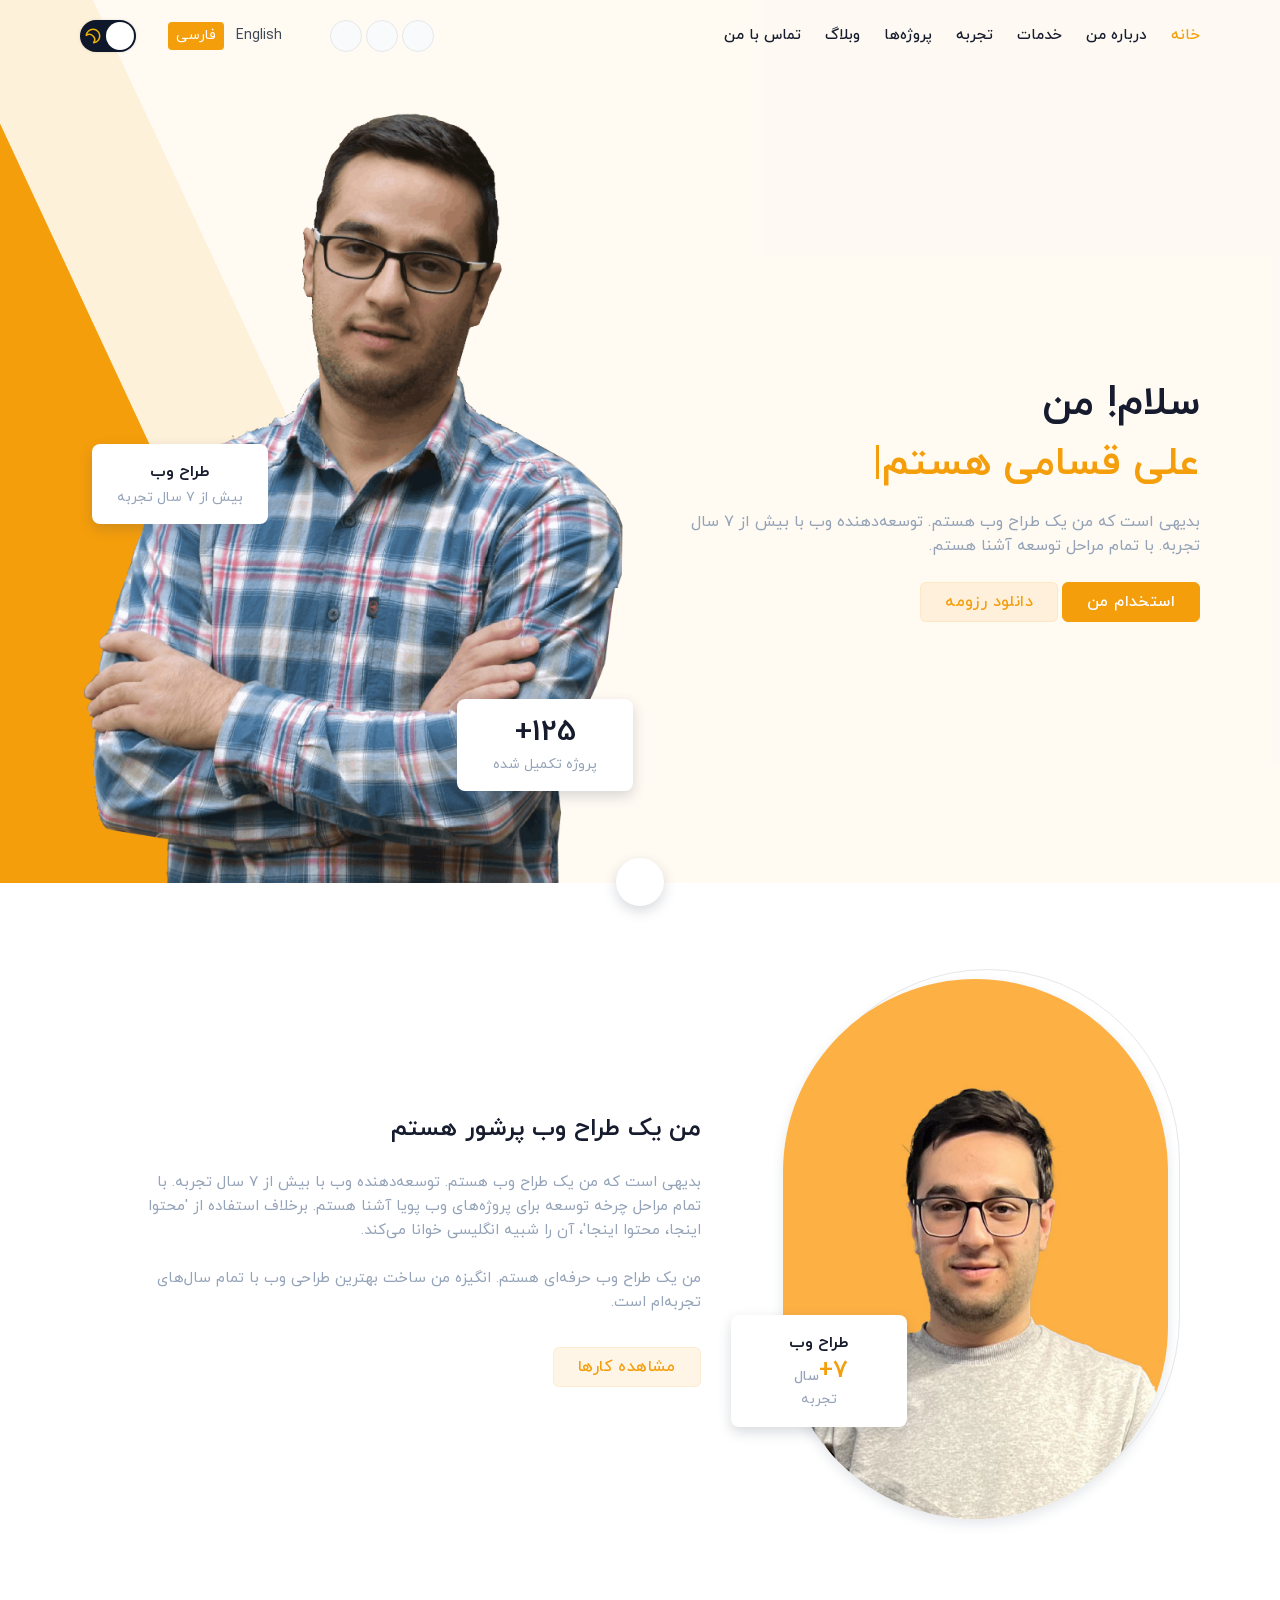
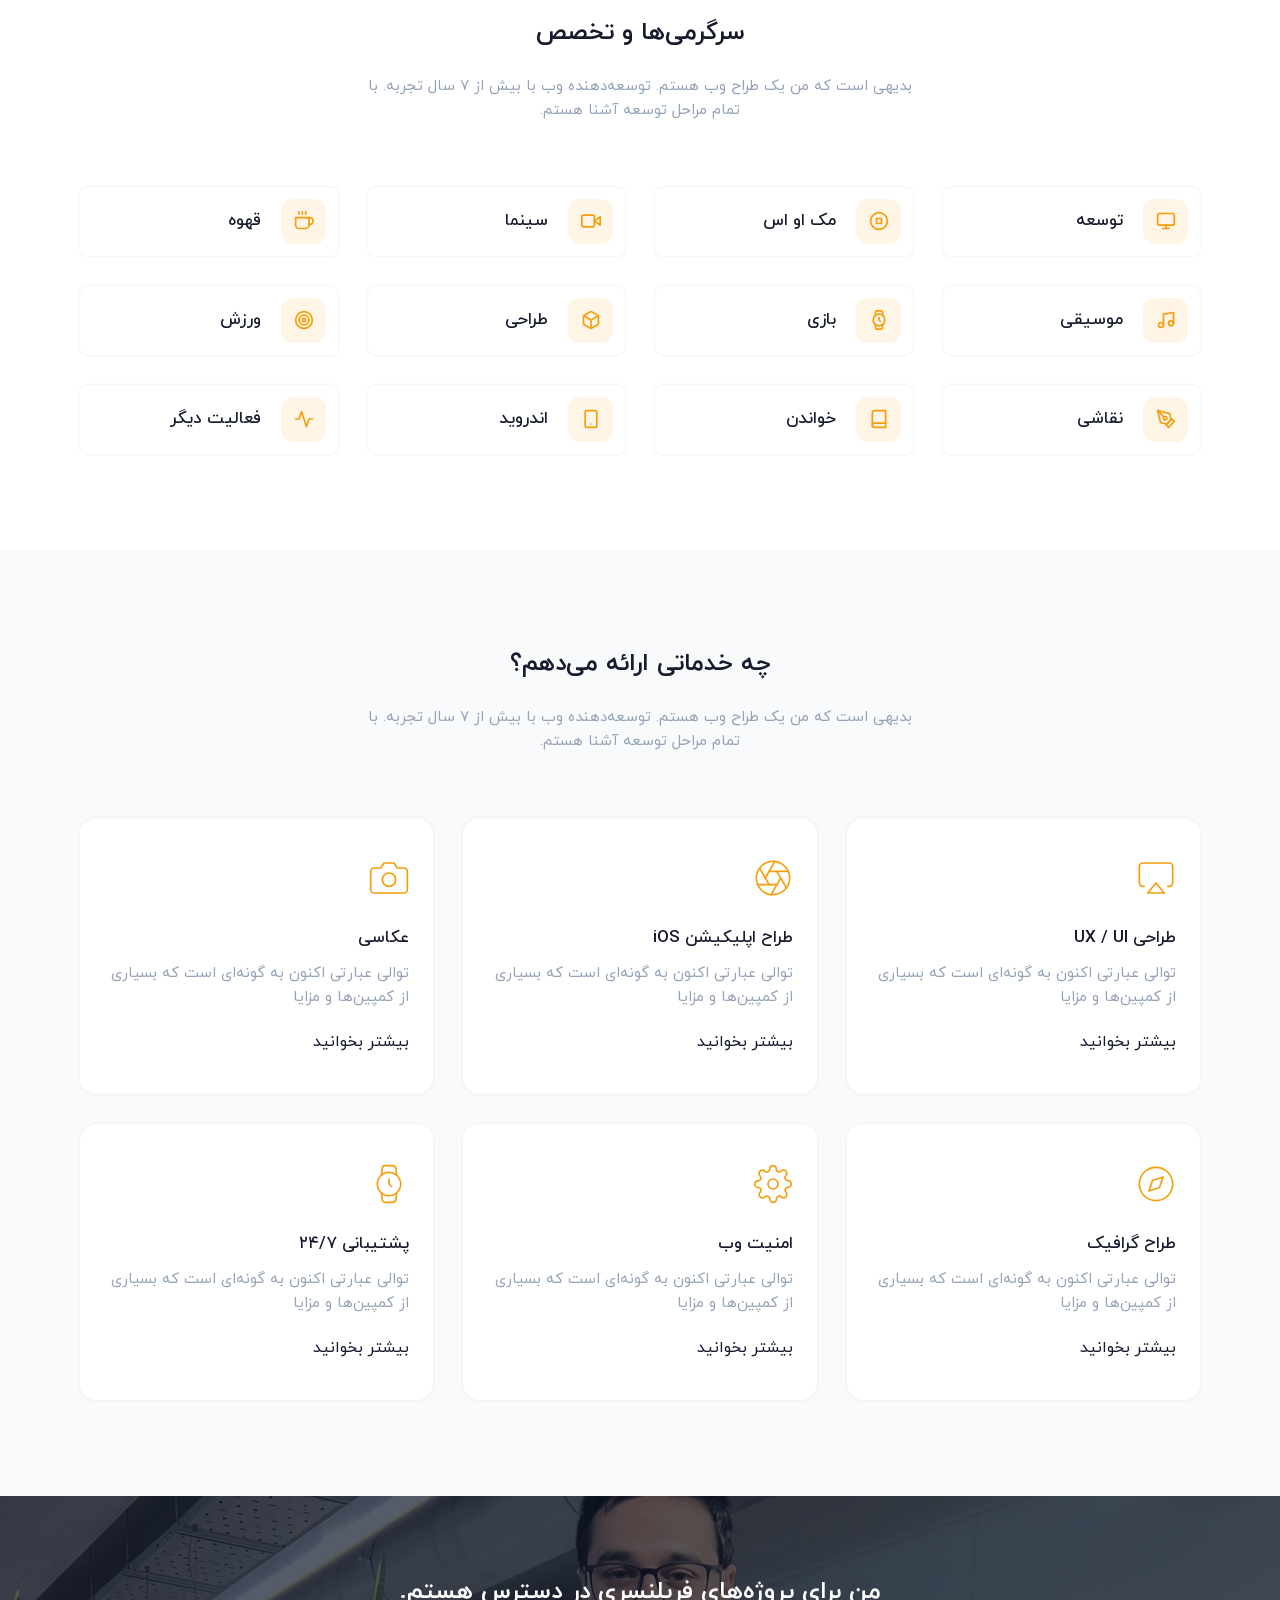
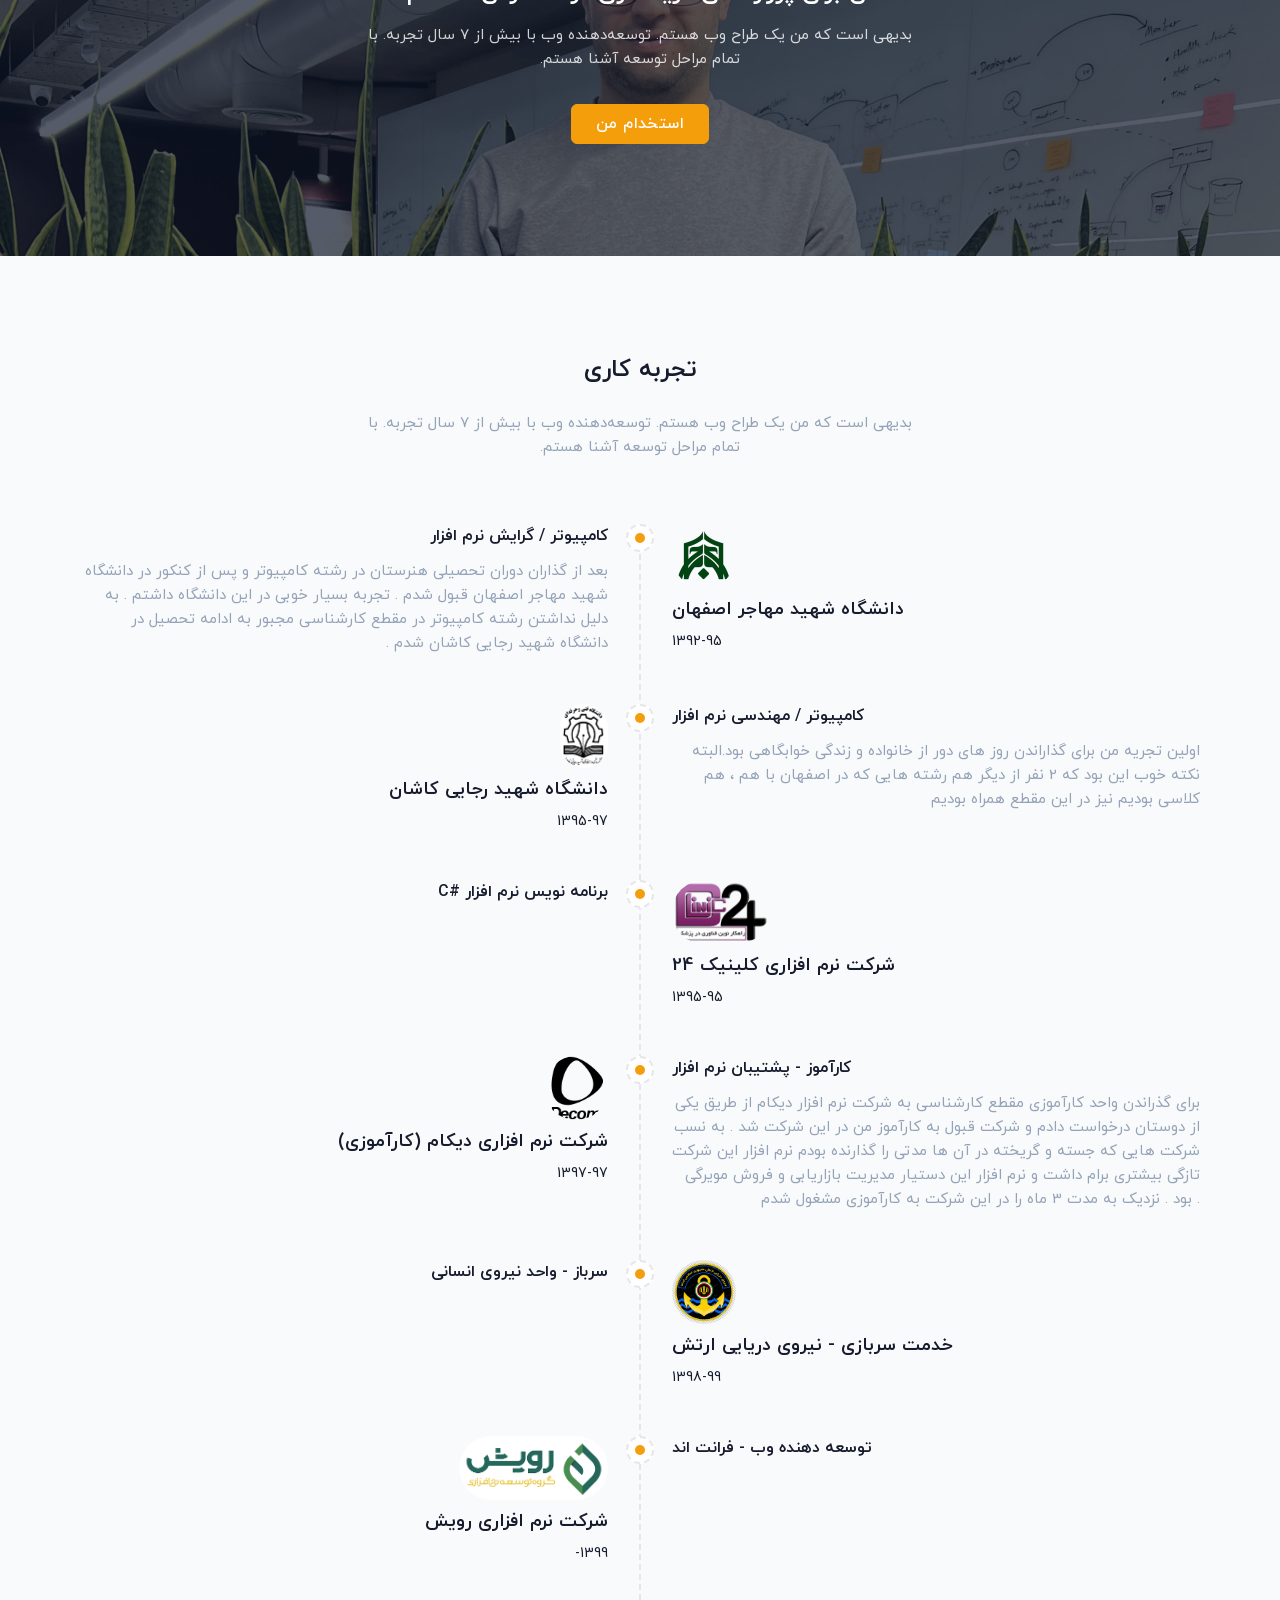
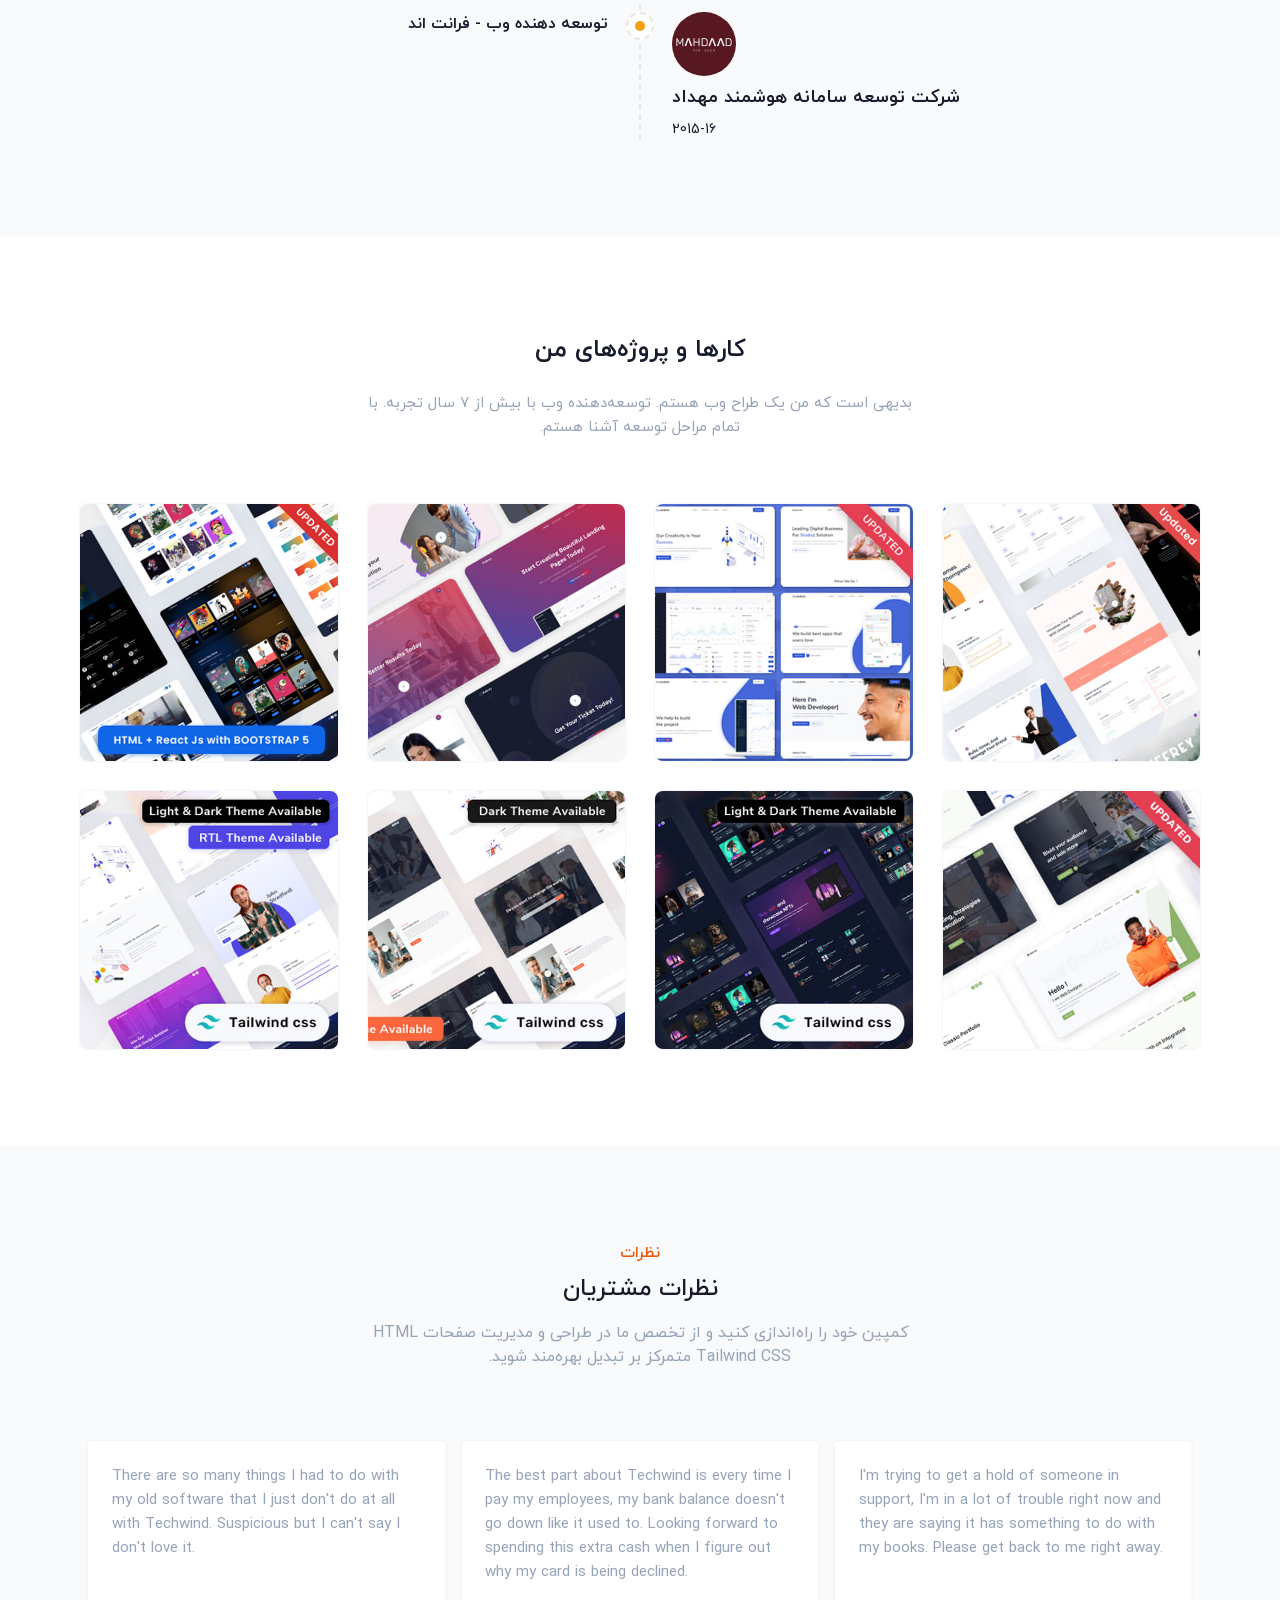
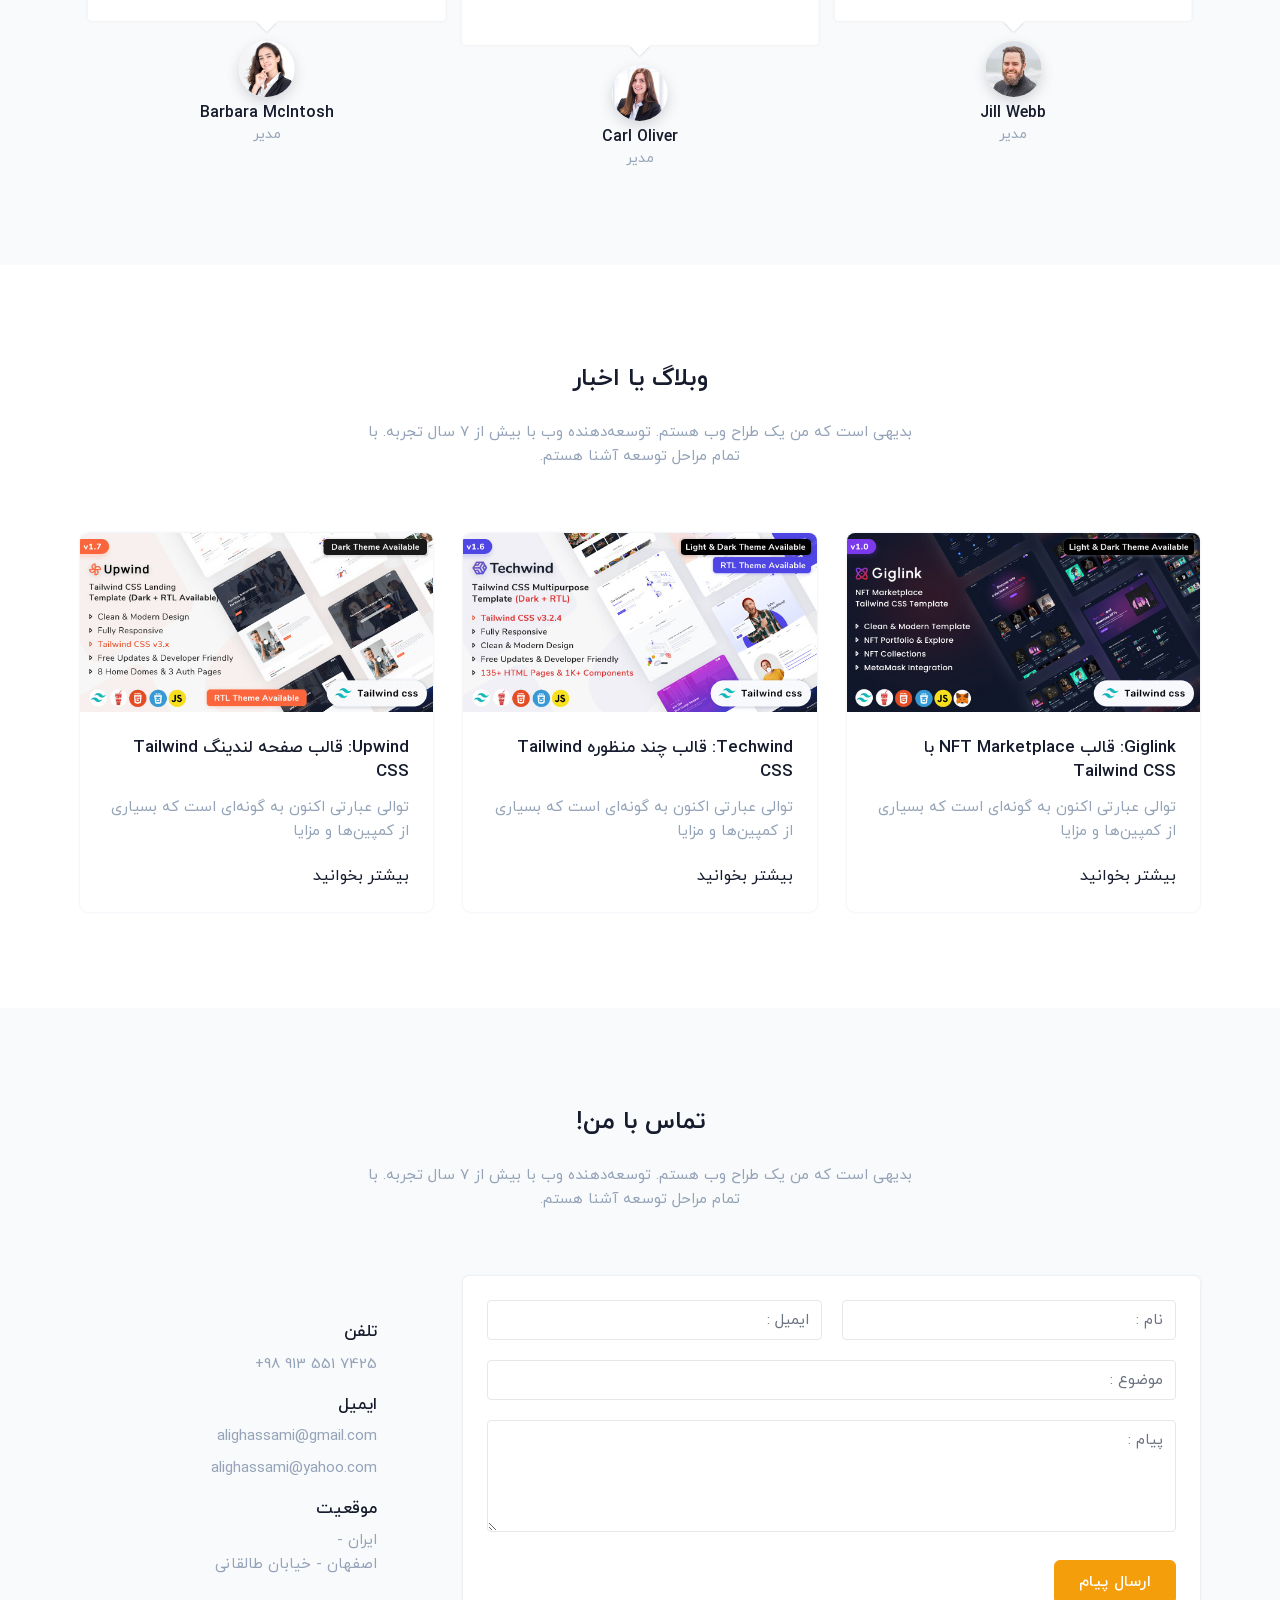
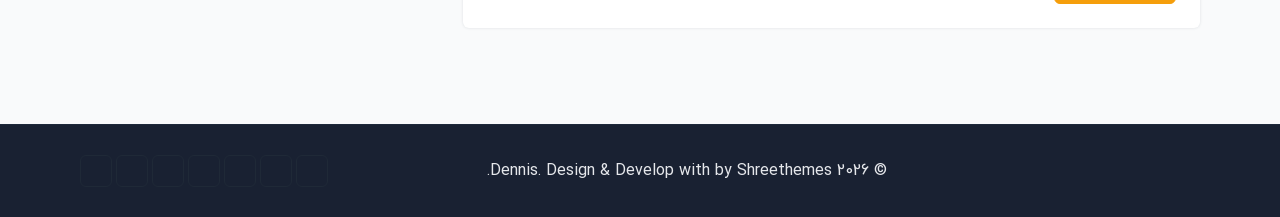
==== commit 4fe8a5e2: "change to v2" ====
--- a/index.html
+++ b/index.html
@@ -1,32 +1 @@
-<!DOCTYPE html><html  lang="fa" dir="rtl" class="light scroll-smooth" data-capo=""><head><meta charset="utf-8">
-<meta name="viewport" content="width=device-width, initial-scale=1.0,maximum-scale=1.0, user-scalable=no">
-<script src="/js/app.js"></script>
-<script src="/js/plugins.init.js"></script>
-<style>/*! tailwindcss v3.4.10 | MIT License | https://tailwindcss.com*/*,:after,:before{border:0 solid #e5e7eb;box-sizing:border-box}:after,:before{--tw-content:""}:host,html{line-height:1.5;-webkit-text-size-adjust:100%;font-family:ui-sans-serif,system-ui,sans-serif,Apple Color Emoji,Segoe UI Emoji,Segoe UI Symbol,Noto Color Emoji;font-feature-settings:normal;font-variation-settings:normal;-moz-tab-size:4;-o-tab-size:4;tab-size:4;-webkit-tap-highlight-color:transparent}body{line-height:inherit;margin:0}hr{border-top-width:1px;color:inherit;height:0}abbr:where([title]){-webkit-text-decoration:underline dotted;text-decoration:underline dotted}h1,h2,h3,h4,h5,h6{font-size:inherit;font-weight:inherit}a{color:inherit;text-decoration:inherit}b,strong{font-weight:bolder}code,kbd,pre,samp{font-family:ui-monospace,SFMono-Regular,Menlo,Monaco,Consolas,Liberation Mono,Courier New,monospace;font-feature-settings:normal;font-size:1em;font-variation-settings:normal}small{font-size:80%}sub,sup{font-size:75%;line-height:0;position:relative;vertical-align:baseline}sub{bottom:-.25em}sup{top:-.5em}table{border-collapse:collapse;border-color:inherit;text-indent:0}button,input,optgroup,select,textarea{color:inherit;font-family:inherit;font-feature-settings:inherit;font-size:100%;font-variation-settings:inherit;font-weight:inherit;letter-spacing:inherit;line-height:inherit;margin:0;padding:0}button,select{text-transform:none}button,input:where([type=button]),input:where([type=reset]),input:where([type=submit]){-webkit-appearance:button;background-color:transparent;background-image:none}:-moz-focusring{outline:auto}:-moz-ui-invalid{box-shadow:none}progress{vertical-align:baseline}::-webkit-inner-spin-button,::-webkit-outer-spin-button{height:auto}[type=search]{-webkit-appearance:textfield;outline-offset:-2px}::-webkit-search-decoration{-webkit-appearance:none}::-webkit-file-upload-button{-webkit-appearance:button;font:inherit}summary{display:list-item}blockquote,dd,dl,figure,h1,h2,h3,h4,h5,h6,hr,p,pre{margin:0}fieldset{margin:0}fieldset,legend{padding:0}menu,ol,ul{list-style:none;margin:0;padding:0}dialog{padding:0}textarea{resize:vertical}input::-moz-placeholder,textarea::-moz-placeholder{color:#9ca3af;opacity:1}input::placeholder,textarea::placeholder{color:#9ca3af;opacity:1}[role=button],button{cursor:pointer}:disabled{cursor:default}audio,canvas,embed,iframe,img,object,svg,video{display:block;vertical-align:middle}img,video{height:auto;max-width:100%}[hidden]{display:none}*,:after,:before{--tw-border-spacing-x:0;--tw-border-spacing-y:0;--tw-translate-x:0;--tw-translate-y:0;--tw-rotate:0;--tw-skew-x:0;--tw-skew-y:0;--tw-scale-x:1;--tw-scale-y:1;--tw-pan-x: ;--tw-pan-y: ;--tw-pinch-zoom: ;--tw-scroll-snap-strictness:proximity;--tw-gradient-from-position: ;--tw-gradient-via-position: ;--tw-gradient-to-position: ;--tw-ordinal: ;--tw-slashed-zero: ;--tw-numeric-figure: ;--tw-numeric-spacing: ;--tw-numeric-fraction: ;--tw-ring-inset: ;--tw-ring-offset-width:0px;--tw-ring-offset-color:#fff;--tw-ring-color:rgba(59,130,246,.5);--tw-ring-offset-shadow:0 0 #0000;--tw-ring-shadow:0 0 #0000;--tw-shadow:0 0 #0000;--tw-shadow-colored:0 0 #0000;--tw-blur: ;--tw-brightness: ;--tw-contrast: ;--tw-grayscale: ;--tw-hue-rotate: ;--tw-invert: ;--tw-saturate: ;--tw-sepia: ;--tw-drop-shadow: ;--tw-backdrop-blur: ;--tw-backdrop-brightness: ;--tw-backdrop-contrast: ;--tw-backdrop-grayscale: ;--tw-backdrop-hue-rotate: ;--tw-backdrop-invert: ;--tw-backdrop-opacity: ;--tw-backdrop-saturate: ;--tw-backdrop-sepia: ;--tw-contain-size: ;--tw-contain-layout: ;--tw-contain-paint: ;--tw-contain-style: }::backdrop{--tw-border-spacing-x:0;--tw-border-spacing-y:0;--tw-translate-x:0;--tw-translate-y:0;--tw-rotate:0;--tw-skew-x:0;--tw-skew-y:0;--tw-scale-x:1;--tw-scale-y:1;--tw-pan-x: ;--tw-pan-y: ;--tw-pinch-zoom: ;--tw-scroll-snap-strictness:proximity;--tw-gradient-from-position: ;--tw-gradient-via-position: ;--tw-gradient-to-position: ;--tw-ordinal: ;--tw-slashed-zero: ;--tw-numeric-figure: ;--tw-numeric-spacing: ;--tw-numeric-fraction: ;--tw-ring-inset: ;--tw-ring-offset-width:0px;--tw-ring-offset-color:#fff;--tw-ring-color:rgba(59,130,246,.5);--tw-ring-offset-shadow:0 0 #0000;--tw-ring-shadow:0 0 #0000;--tw-shadow:0 0 #0000;--tw-shadow-colored:0 0 #0000;--tw-blur: ;--tw-brightness: ;--tw-contrast: ;--tw-grayscale: ;--tw-hue-rotate: ;--tw-invert: ;--tw-saturate: ;--tw-sepia: ;--tw-drop-shadow: ;--tw-backdrop-blur: ;--tw-backdrop-brightness: ;--tw-backdrop-contrast: ;--tw-backdrop-grayscale: ;--tw-backdrop-hue-rotate: ;--tw-backdrop-invert: ;--tw-backdrop-opacity: ;--tw-backdrop-saturate: ;--tw-backdrop-sepia: ;--tw-contain-size: ;--tw-contain-layout: ;--tw-contain-paint: ;--tw-contain-style: }.container{margin-left:auto;margin-right:auto;padding-left:12px;padding-right:12px;width:100%}@media (min-width:540px){.container{max-width:540px}}@media (min-width:640px){.container{max-width:640px;padding-left:1rem;padding-right:1rem}}@media (min-width:768px){.container{max-width:768px}}@media (min-width:992px){.container{max-width:992px}}@media (min-width:1024px){.container{max-width:1024px;padding-left:45px;padding-right:45px}}@media (min-width:1280px){.container{max-width:1280px;padding-left:5rem;padding-right:5rem}}@media (min-width:1536px){.container{max-width:1536px;padding-left:13rem;padding-right:13rem}}.form-input,.form-multiselect,.form-select,.form-textarea{-webkit-appearance:none;-moz-appearance:none;appearance:none;background-color:#fff;border-color:#6b7280;border-radius:0;border-width:1px;font-size:1rem;line-height:1.5rem;padding:.5rem .75rem;--tw-shadow:0 0 #0000}.form-input:focus,.form-multiselect:focus,.form-select:focus,.form-textarea:focus{outline:2px solid transparent;outline-offset:2px;--tw-ring-inset:var(--tw-empty,/*!*/ /*!*/);--tw-ring-offset-width:0px;--tw-ring-offset-color:#fff;--tw-ring-color:#2563eb;--tw-ring-offset-shadow:var(--tw-ring-inset) 0 0 0 var(--tw-ring-offset-width) var(--tw-ring-offset-color);--tw-ring-shadow:var(--tw-ring-inset) 0 0 0 calc(1px + var(--tw-ring-offset-width)) var(--tw-ring-color);border-color:#2563eb;box-shadow:var(--tw-ring-offset-shadow),var(--tw-ring-shadow),var(--tw-shadow)}.form-input::-moz-placeholder,.form-textarea::-moz-placeholder{color:#6b7280;opacity:1}.form-input::placeholder,.form-textarea::placeholder{color:#6b7280;opacity:1}.form-input::-webkit-datetime-edit-fields-wrapper{padding:0}.form-input::-webkit-date-and-time-value{min-height:1.5em;text-align:inherit}.form-input::-webkit-datetime-edit{display:inline-flex}.form-input::-webkit-datetime-edit,.form-input::-webkit-datetime-edit-day-field,.form-input::-webkit-datetime-edit-hour-field,.form-input::-webkit-datetime-edit-meridiem-field,.form-input::-webkit-datetime-edit-millisecond-field,.form-input::-webkit-datetime-edit-minute-field,.form-input::-webkit-datetime-edit-month-field,.form-input::-webkit-datetime-edit-second-field,.form-input::-webkit-datetime-edit-year-field{padding-bottom:0;padding-top:0}.sr-only{height:1px!important;margin:-1px!important;overflow:hidden!important;padding:0!important;position:absolute!important;width:1px!important;clip:rect(0,0,0,0)!important;border-width:0!important;white-space:nowrap!important}.fixed{position:fixed!important}.absolute{position:absolute!important}.relative{position:relative!important}.inset-0{inset:0!important}.-right-1{right:-.25rem!important}.-right-3{right:-.75rem!important}.bottom-0{bottom:0!important}.bottom-2{bottom:.5rem!important}.bottom-5{bottom:1.25rem!important}.bottom-6{bottom:1.5rem!important}.bottom-\[25px\]{bottom:25px!important}.left-0{left:0!important}.left-\[2px\]{left:2px!important}.right-0{right:0!important}.right-5{right:1.25rem!important}.top-0{top:0!important}.top-1\/2{top:50%!important}.top-1\/4{top:25%!important}.top-48{top:12rem!important}.top-\[2px\]{top:2px!important}.top-\[40\%\]{top:40%!important}.-z-1{z-index:-1!important}.z-1{z-index:1!important}.z-10{z-index:10!important}.z-3{z-index:3!important}.z-50{z-index:50!important}.m-2{margin:.5rem!important}.m-3{margin:.75rem!important}.m-6{margin:1.5rem!important}.mx-auto{margin-left:auto!important;margin-right:auto!important}.my-2{margin-bottom:.5rem!important;margin-top:.5rem!important}.-ms-3{margin-inline-start:-.75rem!important}.-mt-\[10px\]{margin-top:-10px!important}.mb-0{margin-bottom:0!important}.mb-1{margin-bottom:.25rem!important}.mb-2{margin-bottom:.5rem!important}.mb-4{margin-bottom:1rem!important}.mb-5{margin-bottom:1.25rem!important}.mb-6{margin-bottom:1.5rem!important}.me-2{margin-inline-end:.5rem!important}.me-5{margin-inline-end:1.25rem!important}.ms-1{margin-inline-start:.25rem!important}.ms-2{margin-inline-start:.5rem!important}.ms-3{margin-inline-start:.75rem!important}.ms-6{margin-inline-start:1.5rem!important}.ms-8{margin-inline-start:2rem!important}.ms-auto{margin-inline-start:auto!important}.mt-1{margin-top:.25rem!important}.mt-12{margin-top:3rem!important}.mt-16{margin-top:4rem!important}.mt-2{margin-top:.5rem!important}.mt-3{margin-top:.75rem!important}.mt-4{margin-top:1rem!important}.mt-5{margin-top:1.25rem!important}.mt-6{margin-top:1.5rem!important}.mt-7{margin-top:1.75rem!important}.mt-8{margin-top:2rem!important}.block{display:block!important}.inline-block{display:inline-block!important}.inline{display:inline!important}.flex{display:flex!important}.inline-flex{display:inline-flex!important}.table{display:table!important}.grid{display:grid!important}.hidden{display:none!important}.h-10{height:2.5rem!important}.h-11{height:2.75rem!important}.h-12{height:3rem!important}.h-14{height:3.5rem!important}.h-16{height:4rem!important}.h-28{height:7rem!important}.h-5{height:1.25rem!important}.h-7{height:1.75rem!important}.h-8{height:2rem!important}.h-9{height:2.25rem!important}.h-\[100\%\]{height:100%!important}.h-\[45px\]{height:45px!important}.h-auto{height:auto!important}.w-10{width:2.5rem!important}.w-12{width:3rem!important}.w-14{width:3.5rem!important}.w-16{width:4rem!important}.w-20{width:5rem!important}.w-44{width:11rem!important}.w-5{width:1.25rem!important}.w-7{width:1.75rem!important}.w-9{width:2.25rem!important}.w-\[100\%\],.w-full{width:100%!important}.min-w-\[45px\]{min-width:45px!important}.max-w-xl{max-width:36rem!important}.flex-1{flex:1 1 0%!important}.-translate-y-1\/2{--tw-translate-y:-50%!important}.-rotate-45,.-translate-y-1\/2{transform:translate(var(--tw-translate-x),var(--tw-translate-y)) rotate(var(--tw-rotate)) skewX(var(--tw-skew-x)) skewY(var(--tw-skew-y)) scaleX(var(--tw-scale-x)) scaleY(var(--tw-scale-y))!important}.-rotate-45{--tw-rotate:-45deg!important}.-rotate-90{--tw-rotate:-90deg!important}.-rotate-90,.rotate-45{transform:translate(var(--tw-translate-x),var(--tw-translate-y)) rotate(var(--tw-rotate)) skewX(var(--tw-skew-x)) skewY(var(--tw-skew-y)) scaleX(var(--tw-scale-x)) scaleY(var(--tw-scale-y))!important}.rotate-45{--tw-rotate:45deg!important}.rotate-90{--tw-rotate:90deg!important;transform:translate(var(--tw-translate-x),var(--tw-translate-y)) rotate(var(--tw-rotate)) skewX(var(--tw-skew-x)) skewY(var(--tw-skew-y)) scaleX(var(--tw-scale-x)) scaleY(var(--tw-scale-y))!important}.cursor-pointer{cursor:pointer!important}.list-none{list-style-type:none!important}.grid-cols-1{grid-template-columns:repeat(1,minmax(0,1fr))!important}.flex-wrap{flex-wrap:wrap!important}.items-center{align-items:center!important}.justify-center{justify-content:center!important}.justify-between{justify-content:space-between!important}.gap-\[30px\]{gap:30px!important}.overflow-hidden{overflow:hidden!important}.rounded{border-radius:.25rem!important}.rounded-2xl{border-radius:1rem!important}.rounded-full{border-radius:9999px!important}.rounded-lg{border-radius:.5rem!important}.rounded-md{border-radius:.375rem!important}.rounded-xl{border-radius:.75rem!important}.rounded-t-md{border-top-left-radius:.375rem!important;border-top-right-radius:.375rem!important}.border{border-width:1px!important}.border-t{border-top-width:1px!important}.border-amber-500{--tw-border-opacity:1!important;border-color:rgb(245 158 11/var(--tw-border-opacity))!important}.border-amber-500\/10{border-color:rgba(245,158,11,.1)!important}.border-gray-800{--tw-border-opacity:1!important;border-color:rgb(31 41 55/var(--tw-border-opacity))!important}.border-inherit{border-color:inherit!important}.border-slate-800{--tw-border-opacity:1!important;border-color:rgb(30 41 59/var(--tw-border-opacity))!important}.bg-amber-500{--tw-bg-opacity:1!important;background-color:rgb(245 158 11/var(--tw-bg-opacity))!important}.bg-amber-500\/10{background-color:rgba(245,158,11,.1)!important}.bg-amber-500\/5{background-color:rgba(245,158,11,.05)!important}.bg-dark-footer{--tw-bg-opacity:1!important;background-color:rgb(25 33 50/var(--tw-bg-opacity))!important}.bg-gray-50{background-color:rgb(249 250 251/var(--tw-bg-opacity))!important}.bg-gray-50,.bg-slate-900{--tw-bg-opacity:1!important}.bg-slate-900{background-color:rgb(15 23 42/var(--tw-bg-opacity))!important}.bg-slate-900\/70{background-color:rgba(15,23,42,.7)!important}.bg-transparent{background-color:transparent!important}.bg-white{--tw-bg-opacity:1!important;background-color:rgb(255 255 255/var(--tw-bg-opacity))!important}.bg-\[url\(\'\.\.\/\.\.\/assets\/images\/bg\/bg2\.jpg\'\)\]{background-image:url(/my_assets/bg2.P-uJeYuF.jpg)!important}.bg-gradient-to-b{background-image:linear-gradient(to bottom,var(--tw-gradient-stops))!important}.from-transparent{--tw-gradient-from:transparent var(--tw-gradient-from-position)!important;--tw-gradient-to:transparent var(--tw-gradient-to-position)!important;--tw-gradient-stops:var(--tw-gradient-from),var(--tw-gradient-to)!important}.to-slate-900{--tw-gradient-to:#0f172a var(--tw-gradient-to-position)!important}.bg-cover{background-size:cover!important}.bg-center{background-position:50%!important}.bg-no-repeat{background-repeat:no-repeat!important}.stroke-1{stroke-width:1!important}.p-1{padding:.25rem!important}.p-3{padding:.75rem!important}.p-4{padding:1rem!important}.p-6{padding:1.5rem!important}.px-0{padding-left:0!important;padding-right:0!important}.px-3{padding-left:.75rem!important;padding-right:.75rem!important}.px-6{padding-left:1.5rem!important;padding-right:1.5rem!important}.py-1{padding-bottom:.25rem!important;padding-top:.25rem!important}.py-10{padding-bottom:2.5rem!important;padding-top:2.5rem!important}.py-16{padding-bottom:4rem!important;padding-top:4rem!important}.py-2{padding-bottom:.5rem!important;padding-top:.5rem!important}.py-20{padding-bottom:5rem!important;padding-top:5rem!important}.py-\[30px\]{padding-bottom:30px!important;padding-top:30px!important}.pb-8{padding-bottom:2rem!important}.pt-28{padding-top:7rem!important}.text-center{text-align:center!important}.text-start{text-align:start!important}.text-end{text-align:end!important}.align-middle{vertical-align:middle!important}.text-2xl{font-size:1.5rem!important;line-height:2rem!important}.text-3xl{font-size:1.875rem!important;line-height:2.25rem!important}.text-\[15px\]{font-size:15px!important}.text-\[17px\]{font-size:17px!important}.text-\[20px\]{font-size:20px!important}.text-\[22px\]{font-size:22px!important}.text-\[24px\]{font-size:24px!important}.text-base{font-size:1rem!important;line-height:1.5rem!important}.text-lg{font-size:1.125rem!important;line-height:1.75rem!important}.text-sm{font-size:.875rem!important;line-height:1.25rem!important}.text-xl{font-size:1.25rem!important;line-height:1.75rem!important}.font-bold{font-weight:700!important}.font-medium{font-weight:500!important}.font-semibold{font-weight:600!important}.leading-9{line-height:2.25rem!important}.leading-normal{line-height:1.5!important}.text-amber-400{--tw-text-opacity:1!important;color:rgb(251 191 36/var(--tw-text-opacity))!important}.text-amber-500{color:rgb(245 158 11/var(--tw-text-opacity))!important}.text-amber-500,.text-dark{--tw-text-opacity:1!important}.text-dark{color:rgb(60 72 88/var(--tw-text-opacity))!important}.text-gray-200{--tw-text-opacity:1!important;color:rgb(229 231 235/var(--tw-text-opacity))!important}.text-red-600{--tw-text-opacity:1!important;color:rgb(220 38 38/var(--tw-text-opacity))!important}.text-slate-400{color:rgb(148 163 184/var(--tw-text-opacity))!important}.text-slate-400,.text-white{--tw-text-opacity:1!important}.text-white{color:rgb(255 255 255/var(--tw-text-opacity))!important}.text-white\/80{color:hsla(0,0%,100%,.8)!important}.text-yellow-500{--tw-text-opacity:1!important;color:rgb(234 179 8/var(--tw-text-opacity))!important}.opacity-0{opacity:0!important}.shadow{--tw-shadow:0 0 3px rgba(60,72,88,.15)!important;--tw-shadow-colored:0 0 3px var(--tw-shadow-color)!important}.shadow,.shadow-md{box-shadow:var(--tw-ring-offset-shadow,0 0 #0000),var(--tw-ring-shadow,0 0 #0000),var(--tw-shadow)!important}.shadow-md{--tw-shadow:0 5px 13px rgba(60,72,88,.2)!important;--tw-shadow-colored:0 5px 13px var(--tw-shadow-color)!important}.shadow-gray-200{--tw-shadow-color:#e5e7eb!important;--tw-shadow:var(--tw-shadow-colored)!important}.shadow-slate-200{--tw-shadow-color:#e2e8f0!important;--tw-shadow:var(--tw-shadow-colored)!important}.outline-none{outline:2px solid transparent!important;outline-offset:2px!important}.transition{transition-duration:.15s!important;transition-property:color,background-color,border-color,text-decoration-color,fill,stroke,opacity,box-shadow,transform,filter,-webkit-backdrop-filter!important;transition-property:color,background-color,border-color,text-decoration-color,fill,stroke,opacity,box-shadow,transform,filter,backdrop-filter!important;transition-property:color,background-color,border-color,text-decoration-color,fill,stroke,opacity,box-shadow,transform,filter,backdrop-filter,-webkit-backdrop-filter!important;transition-timing-function:cubic-bezier(.4,0,.2,1)!important}.transition-all{transition-duration:.15s!important;transition-property:all!important;transition-timing-function:cubic-bezier(.4,0,.2,1)!important}.duration-500{transition-duration:.5s!important}.ease-in-out{transition-timing-function:cubic-bezier(.4,0,.2,1)!important}html{scroll-behavior:smooth}body{font-size:15px;--tw-text-opacity:1;color:rgb(22 28 45/var(--tw-text-opacity))}.h1,.h2,.h3,.h4,.h5,.h6,h1,h2,h3,h4,h5,h6{font-family:iranyekan}p{line-height:1.625}.btn{align-items:center;border-width:1px;display:inline-flex;font-size:1rem;font-weight:500;height:2.5rem;justify-content:center;letter-spacing:.025em;line-height:1.5rem;padding-left:1.5rem;padding-right:1.5rem;text-align:center;transition-duration:.5s;transition-property:color,background-color,border-color,text-decoration-color,fill,stroke,opacity,box-shadow,transform,filter,-webkit-backdrop-filter;transition-property:color,background-color,border-color,text-decoration-color,fill,stroke,opacity,box-shadow,transform,filter,backdrop-filter;transition-property:color,background-color,border-color,text-decoration-color,fill,stroke,opacity,box-shadow,transform,filter,backdrop-filter,-webkit-backdrop-filter;transition-timing-function:cubic-bezier(.4,0,.2,1);vertical-align:middle}.btn.btn-lg{font-size:1.125rem;height:3rem;line-height:1.75rem;padding-left:1.5rem;padding-right:1.5rem}.btn.btn-sm{font-size:.875rem;height:2rem;line-height:1.25rem;padding-left:1rem;padding-right:1rem}.btn.btn-icon{align-items:center;display:inline-flex;font-size:1rem;height:2.5rem;justify-content:center;line-height:1.5rem;padding:0;text-align:center;width:2.5rem}.btn.btn-icon.btn-lg{height:3rem;width:3rem}.btn.btn-icon.btn-sm{height:2rem;width:2rem}.btn.btn-link{border-style:none;padding:0;position:relative}.btn.btn-link:after{bottom:0;height:1px;left:0;position:absolute;right:0;transition-duration:.5s;transition-property:all;transition-timing-function:cubic-bezier(.4,0,.2,1);width:0;--tw-content:"";content:var(--tw-content)}.btn.btn-link:hover:after{content:var(--tw-content);right:auto;width:100%}.navbar{background-color:transparent;font-family:iranyekan;left:0;padding-bottom:.75rem;padding-top:.75rem;position:fixed;right:0;top:0;transition-duration:.5s;transition-property:all;transition-timing-function:cubic-bezier(.4,0,.2,1);z-index:999}.navbar .navigation{margin:0;width:100%}.navbar .navigation .navbar-nav{display:flex;flex-direction:row;height:6rem;margin-top:1rem;overflow-y:scroll}.navbar .navigation .navbar-nav .nav-link{display:block;font-size:15px;font-weight:500;padding:.75rem;--tw-text-opacity:1;color:rgb(22 28 45/var(--tw-text-opacity))}.navbar .navigation .navbar-nav .nav-link:hover{--tw-text-opacity:1;color:rgb(245 158 11/var(--tw-text-opacity))}.navbar .navigation .navbar-nav .nav-link:is(.dark *){color:hsla(0,0%,100%,.6)}.navbar .navigation .navbar-nav .nav-link:hover:is(.dark *){--tw-text-opacity:1;color:rgb(255 255 255/var(--tw-text-opacity))}.navbar .navigation .navbar-nav .active .nav-link{--tw-text-opacity:1;color:rgb(245 158 11/var(--tw-text-opacity))}.navbar .navigation .navbar-nav .active .nav-link:is(.dark *){--tw-text-opacity:1;color:rgb(255 255 255/var(--tw-text-opacity))}.navbar .navigation.ms-auto .navbar-nav li:last-child .nav-link{padding-inline-end:0}.navbar .navigation.me-auto .navbar-nav li:first-child .nav-link{padding-inline-start:0}.navbar .navbar-brand{padding:0}.navbar .navbar-brand .l-dark,.navbar .navbar-brand .logo-dark-mode{display:none}.navbar .navbar-brand .l-light,.navbar .navbar-brand .logo-light-mode{display:inline-block}@media (max-width:991.98px){.navbar .navbar-brand .l-dark{display:inline-block!important}.navbar .navbar-brand .l-light{display:none!important}}.navbar .menu-social .login-btn-primary{display:none}.navbar .menu-social .login-btn-light{display:inline-block}@media (max-width:991.98px){.navbar .menu-social .login-btn-primary{display:inline-block!important}.navbar .menu-social .login-btn-light{display:none!important}}.navbar.is-sticky{--tw-bg-opacity:1;background-color:rgb(255 255 255/var(--tw-bg-opacity));--tw-shadow:0 0 3px rgba(60,72,88,.15);--tw-shadow-colored:0 0 3px var(--tw-shadow-color);box-shadow:var(--tw-ring-offset-shadow,0 0 #0000),var(--tw-ring-shadow,0 0 #0000),var(--tw-shadow)}.navbar.is-sticky:is(.dark *){--tw-bg-opacity:1;background-color:rgb(22 28 45/var(--tw-bg-opacity));--tw-shadow-color:#1f2937;--tw-shadow:var(--tw-shadow-colored)}.navbar.is-sticky .navbar-brand .l-dark{display:inline-block}.navbar.is-sticky .navbar-brand .l-light{display:none}.navbar.is-sticky .menu-social .login-btn-primary{display:inline-block}.navbar.is-sticky .menu-social .login-btn-light{display:none}@media (min-width:992px){.navbar{padding-bottom:.75rem;padding-top:.75rem}.navbar .navigation{display:flex;width:auto}.navbar .navigation .navbar-nav{height:auto;margin-top:0;overflow:visible}.navbar .navigation .navbar-nav .nav-link{border-width:0}.navbar .navigation .navbar-nav .nav-link:hover{background-color:transparent}.navbar .navigation .navbar-nav.nav-light .nav-link{color:hsla(0,0%,100%,.6);display:block;padding:.75rem}.navbar .navigation .navbar-nav.nav-light .active .nav-link,.navbar .navigation .navbar-nav.nav-light .nav-link:hover{--tw-text-opacity:1;color:rgb(255 255 255/var(--tw-text-opacity))}.navbar .nav-icons .collapse-btn{display:none}.navbar.is-sticky{padding-bottom:.75rem;padding-top:.75rem}.navbar.is-sticky .navbar-nav .nav-link{--tw-text-opacity:1;color:rgb(22 28 45/var(--tw-text-opacity))}.navbar.is-sticky .navbar-nav .active .nav-link{--tw-text-opacity:1;color:rgb(245 158 11/var(--tw-text-opacity))}.navbar.is-sticky .navbar-nav.nav-light .nav-link{--tw-text-opacity:1;color:rgb(22 28 45/var(--tw-text-opacity))}.navbar.is-sticky .navbar-nav.nav-light .nav-link:hover{--tw-text-opacity:1;color:rgb(245 158 11/var(--tw-text-opacity))}.navbar.is-sticky .navbar-nav.nav-light .nav-link:is(.dark *){color:hsla(0,0%,100%,.6)}.navbar.is-sticky .navbar-nav.nav-light .nav-link:hover:is(.dark *){--tw-text-opacity:1;color:rgb(255 255 255/var(--tw-text-opacity))}.navbar.is-sticky .navbar-nav.nav-light .active .nav-link{--tw-text-opacity:1;color:rgb(245 158 11/var(--tw-text-opacity))}.navbar.is-sticky .navbar-nav.nav-light .active .nav-link:is(.dark *){--tw-text-opacity:1;color:rgb(255 255 255/var(--tw-text-opacity))}}@media (max-width:991px){.navbar{--tw-bg-opacity:1!important;background-color:rgb(255 255 255/var(--tw-bg-opacity))!important;--tw-shadow:0 0 3px rgba(60,72,88,.15)!important;--tw-shadow-colored:0 0 3px var(--tw-shadow-color)!important;box-shadow:var(--tw-ring-offset-shadow,0 0 #0000),var(--tw-ring-shadow,0 0 #0000),var(--tw-shadow)!important}.navbar:is(.dark *){--tw-bg-opacity:1!important;background-color:rgb(22 28 45/var(--tw-bg-opacity))!important;--tw-shadow-color:#1f2937!important;--tw-shadow:var(--tw-shadow-colored)!important}.navbar .navigation .navbar-nav{display:block;height:100%;max-height:20rem}.navbar .navigation .navbar-nav .nav-link{--tw-text-opacity:1;color:rgb(22 28 45/var(--tw-text-opacity))}.navbar .navigation .navbar-nav .active .nav-link{--tw-text-opacity:1;color:rgb(245 158 11/var(--tw-text-opacity))}.navbar .navigation .navbar-nav .menu-social{margin-bottom:1.25rem!important}}.footer .foot-subscribe input::-moz-placeholder{--tw-text-opacity:1;color:rgb(229 231 235/var(--tw-text-opacity))}.footer .foot-subscribe input::placeholder{--tw-text-opacity:1;color:rgb(229 231 235/var(--tw-text-opacity))}.contacinr-fluid,.container{position:relative}.tobii>button.tobii__close svg,.tobii>button.tobii__next svg,.tobii>button.tobii__prev svg{height:2.25rem;width:auto}.tobii__counter{font-size:1rem;line-height:1.5rem}.tobii-zoom{display:block}.tobii-zoom__icon{display:none}#grid{padding:0}.shape{bottom:-1px;left:0;position:absolute;right:0}.shape>svg{height:auto;transform:scale(2);transform-origin:top center;width:100%}.back-to-top{display:none}.label .ball{transition:transform .2s linear;--tw-translate-x:0px}.checkbox:checked+.label .ball,.label .ball{transform:translate(var(--tw-translate-x),var(--tw-translate-y)) rotate(var(--tw-rotate)) skewX(var(--tw-skew-x)) skewY(var(--tw-skew-y)) scaleX(var(--tw-scale-x)) scaleY(var(--tw-scale-y))}.checkbox:checked+.label .ball{--tw-translate-x:1.5rem}#preloader{background-image:linear-gradient(45deg,#fff,#fff);inset:0;position:fixed;z-index:99999}#preloader #status{left:0;position:absolute;right:0;top:50%;--tw-translate-y:-50%;transform:translate(var(--tw-translate-x),var(--tw-translate-y)) rotate(var(--tw-rotate)) skewX(var(--tw-skew-x)) skewY(var(--tw-skew-y)) scaleX(var(--tw-scale-x)) scaleY(var(--tw-scale-y))}#preloader #status .spinner{height:2.5rem;margin:100px auto;position:relative;width:2.5rem}#preloader #status .spinner .double-bounce1,#preloader #status .spinner .double-bounce2{animation:sk-bounce 2s ease-in-out infinite;background-color:rgba(245,158,11,.6);border-radius:9999px;height:100%;left:0;position:absolute;top:0;width:100%}#preloader #status .spinner .double-bounce2{animation-delay:-1s}@keyframes sk-bounce{0%,to{transform:scale(0)}50%{transform:scale(1)}}.customer-testi{cursor:e-resize}.customer-testi .content:before{bottom:-4px;box-sizing:border-box;left:50%;position:absolute;--tw-rotate:45deg;border-inline-end-color:rgb(255 255 255/var(--tw-border-opacity));border-top-color:transparent;border-width:8px;transform:translate(var(--tw-translate-x),var(--tw-translate-y)) rotate(var(--tw-rotate)) skewX(var(--tw-skew-x)) skewY(var(--tw-skew-y)) scaleX(var(--tw-scale-x)) scaleY(var(--tw-scale-y));--tw-border-opacity:1;border-bottom-color:rgb(255 255 255/var(--tw-border-opacity));border-inline-start-color:transparent;--tw-shadow:2px 2px 2px -1px rgba(60,72,88,.15);--tw-shadow-colored:2px 2px 2px -1px var(--tw-shadow-color);box-shadow:var(--tw-ring-offset-shadow,0 0 #0000),var(--tw-ring-shadow,0 0 #0000),var(--tw-shadow);--tw-content:"";content:var(--tw-content)}.customer-testi .content:is(.dark *):before{border-inline-end-color:rgb(15 23 42/var(--tw-border-opacity));--tw-border-opacity:1;border-bottom-color:rgb(15 23 42/var(--tw-border-opacity));content:var(--tw-content);--tw-shadow-color:#374151;--tw-shadow:var(--tw-shadow-colored)}.customer-testi .content:before{transform-origin:0 0}html[dir=rtl] .slider,html[dir=rtl] .slider2,html[dir=rtl] .swiper-slider-hero,html[dir=rtl] .tns-inner,html[dir=rtl] .tns-nav{direction:ltr!important}html[dir=rtl] .tns-visually-hidden{left:0!important;visibility:hidden}@media (max-width:640px){[data-type] iframe,[data-type] video{height:300px;width:500px}}@media (max-width:425px){[data-type] iframe,[data-type] video{height:260px;width:360px}}@media (max-width:375px){[data-type] iframe,[data-type] video{height:auto;width:100%}}.personal-wrapper:before{bottom:10rem;height:35rem;position:absolute;width:90rem;--tw-bg-opacity:1;background-color:rgb(245 158 11/var(--tw-bg-opacity));--tw-content:"";content:var(--tw-content)}.personal-wrapper:where([dir=ltr],[dir=ltr] *):before{content:var(--tw-content);left:45rem;--tw-rotate:115deg;transform:translate(var(--tw-translate-x),var(--tw-translate-y)) rotate(var(--tw-rotate)) skewX(var(--tw-skew-x)) skewY(var(--tw-skew-y)) scaleX(var(--tw-scale-x)) scaleY(var(--tw-scale-y))}.personal-wrapper:where([dir=rtl],[dir=rtl] *):before{content:var(--tw-content);right:45rem;--tw-rotate:65deg;transform:translate(var(--tw-translate-x),var(--tw-translate-y)) rotate(var(--tw-rotate)) skewX(var(--tw-skew-x)) skewY(var(--tw-skew-y)) scaleX(var(--tw-scale-x)) scaleY(var(--tw-scale-y))}.personal-wrapper:after{background-color:rgba(245,158,11,.1);bottom:24rem;height:10rem;position:absolute;width:75rem;z-index:-1;--tw-content:"";content:var(--tw-content)}.personal-wrapper:where([dir=ltr],[dir=ltr] *):after{content:var(--tw-content);left:30rem;--tw-rotate:115deg;transform:translate(var(--tw-translate-x),var(--tw-translate-y)) rotate(var(--tw-rotate)) skewX(var(--tw-skew-x)) skewY(var(--tw-skew-y)) scaleX(var(--tw-scale-x)) scaleY(var(--tw-scale-y))}.personal-wrapper:where([dir=rtl],[dir=rtl] *):after{content:var(--tw-content);right:30rem;--tw-rotate:65deg;transform:translate(var(--tw-translate-x),var(--tw-translate-y)) rotate(var(--tw-rotate)) skewX(var(--tw-skew-x)) skewY(var(--tw-skew-y)) scaleX(var(--tw-scale-x)) scaleY(var(--tw-scale-y))}@media (min-width:1024px) and (max-width:1140px){.personal-wrapper:before{content:var(--tw-content);height:30rem;width:75rem}.personal-wrapper:after{bottom:20rem;content:var(--tw-content);height:15rem;width:75rem}.personal-wrapper:where([dir=ltr],[dir=ltr] *):before{content:var(--tw-content);left:10rem}.personal-wrapper:where([dir=ltr],[dir=ltr] *):after{content:var(--tw-content);left:0}.personal-wrapper:where([dir=rtl],[dir=rtl] *):before{content:var(--tw-content);right:10rem}.personal-wrapper:where([dir=rtl],[dir=rtl] *):after{content:var(--tw-content);right:0}}@media (max-width:768px){.personal-wrapper:where([dir=ltr],[dir=ltr] *):before{content:var(--tw-content);left:10rem}.personal-wrapper:where([dir=ltr],[dir=ltr] *):after{content:var(--tw-content);left:0}.personal-wrapper:where([dir=rtl],[dir=rtl] *):before{content:var(--tw-content);right:10rem}.personal-wrapper:where([dir=rtl],[dir=rtl] *):after{content:var(--tw-content);right:0}}@media (max-width:767px){.personal-wrapper:where([dir=ltr],[dir=ltr] *):before{content:var(--tw-content);left:0}.personal-wrapper:where([dir=ltr],[dir=ltr] *):after{content:var(--tw-content);left:-10rem}.personal-wrapper:where([dir=rtl],[dir=rtl] *):before{content:var(--tw-content);right:0}.personal-wrapper:where([dir=rtl],[dir=rtl] *):after{content:var(--tw-content);right:-10rem}}.error{--tw-text-opacity:1;color:rgb(220 38 38/var(--tw-text-opacity))}#ajaxsuccess,.error{display:none;margin:.5rem 0}#ajaxsuccess{clear:both;font-size:1rem;line-height:1.5rem;width:100%}#success_page,.error_message{border-radius:.375rem;margin-bottom:1.25rem;padding:.625rem;text-align:center}.error_message{background-color:rgba(220,38,38,.05);--tw-text-opacity:1;color:rgb(220 38 38/var(--tw-text-opacity))}.contact-loader{display:none}#success_page{background-color:rgba(5,150,105,.05);--tw-text-opacity:1;color:rgb(5 150 105/var(--tw-text-opacity))}.before\:absolute:before{content:var(--tw-content)!important;position:absolute!important}.before\:top-0:before{content:var(--tw-content)!important;top:0!important}.before\:z-10:before{content:var(--tw-content)!important;z-index:10!important}.before\:h-7:before{content:var(--tw-content)!important;height:1.75rem!important}.before\:w-7:before{content:var(--tw-content)!important;width:1.75rem!important}.before\:rounded-full:before{border-radius:9999px!important;content:var(--tw-content)!important}.before\:border-2:before{border-width:2px!important;content:var(--tw-content)!important}.before\:border-dashed:before{border-style:dashed!important;content:var(--tw-content)!important}.before\:border-gray-200:before{content:var(--tw-content)!important;--tw-border-opacity:1!important;border-color:rgb(229 231 235/var(--tw-border-opacity))!important}.before\:bg-white:before{content:var(--tw-content)!important;--tw-bg-opacity:1!important;background-color:rgb(255 255 255/var(--tw-bg-opacity))!important}.before\:content-\[\'\'\]:before{--tw-content:""!important;content:var(--tw-content)!important}.after\:absolute:after{content:var(--tw-content)!important;position:absolute!important}.after\:top-0:after{content:var(--tw-content)!important;top:0!important}.after\:top-\[9px\]:after{content:var(--tw-content)!important;top:9px!important}.after\:z-10:after{content:var(--tw-content)!important;z-index:10!important}.after\:h-2\.5:after{content:var(--tw-content)!important;height:.625rem!important}.after\:h-full:after{content:var(--tw-content)!important;height:100%!important}.after\:w-2\.5:after{content:var(--tw-content)!important;width:.625rem!important}.after\:w-px:after{content:var(--tw-content)!important;width:1px!important}.after\:rounded-full:after{border-radius:9999px!important;content:var(--tw-content)!important}.after\:border-s-2:after{border-inline-start-width:2px!important;content:var(--tw-content)!important}.after\:border-dashed:after{border-style:dashed!important;content:var(--tw-content)!important}.after\:border-gray-200:after{content:var(--tw-content)!important;--tw-border-opacity:1!important;border-color:rgb(229 231 235/var(--tw-border-opacity))!important}.after\:bg-amber-500:after{content:var(--tw-content)!important;--tw-bg-opacity:1!important;background-color:rgb(245 158 11/var(--tw-bg-opacity))!important}.after\:content-\[\'\'\]:after{--tw-content:""!important;content:var(--tw-content)!important}.hover\:border-amber-500:hover{--tw-border-opacity:1!important;border-color:rgb(245 158 11/var(--tw-border-opacity))!important}.hover\:border-amber-600:hover{--tw-border-opacity:1!important;border-color:rgb(217 119 6/var(--tw-border-opacity))!important}.hover\:border-gray-100:hover{--tw-border-opacity:1!important;border-color:rgb(243 244 246/var(--tw-border-opacity))!important}.hover\:bg-amber-500:hover{--tw-bg-opacity:1!important;background-color:rgb(245 158 11/var(--tw-bg-opacity))!important}.hover\:bg-amber-600:hover{--tw-bg-opacity:1!important;background-color:rgb(217 119 6/var(--tw-bg-opacity))!important}.hover\:bg-gray-200:hover{--tw-bg-opacity:1!important;background-color:rgb(229 231 235/var(--tw-bg-opacity))!important}.hover\:text-amber-500:hover{--tw-text-opacity:1!important;color:rgb(245 158 11/var(--tw-text-opacity))!important}.hover\:text-white:hover{--tw-text-opacity:1!important;color:rgb(255 255 255/var(--tw-text-opacity))!important}.hover\:shadow-md:hover{--tw-shadow:0 5px 13px rgba(60,72,88,.2)!important;--tw-shadow-colored:0 5px 13px var(--tw-shadow-color)!important;box-shadow:var(--tw-ring-offset-shadow,0 0 #0000),var(--tw-ring-shadow,0 0 #0000),var(--tw-shadow)!important}.focus\:border-amber-500\/50:focus{border-color:rgba(245,158,11,.5)!important}.focus\:shadow-none:focus{--tw-shadow:0 0 #0000!important;--tw-shadow-colored:0 0 #0000!important;box-shadow:var(--tw-ring-offset-shadow,0 0 #0000),var(--tw-ring-shadow,0 0 #0000),var(--tw-shadow)!important}.focus\:outline-none:focus{outline:2px solid transparent!important;outline-offset:2px!important}.focus\:ring-0:focus{--tw-ring-offset-shadow:var(--tw-ring-inset) 0 0 0 var(--tw-ring-offset-width) var(--tw-ring-offset-color)!important;--tw-ring-shadow:var(--tw-ring-inset) 0 0 0 calc(var(--tw-ring-offset-width)) var(--tw-ring-color)!important;box-shadow:var(--tw-ring-offset-shadow),var(--tw-ring-shadow),var(--tw-shadow,0 0 #0000)!important}.group:hover .group-hover\:bg-amber-500{--tw-bg-opacity:1!important;background-color:rgb(245 158 11/var(--tw-bg-opacity))!important}.group:hover .group-hover\:text-white{--tw-text-opacity:1!important;color:rgb(255 255 255/var(--tw-text-opacity))!important}.group:hover .group-hover\:opacity-100{opacity:1!important}.dark\:inline-block:is(.dark *){display:inline-block!important}.dark\:hidden:is(.dark *){display:none!important}.dark\:border-gray-700:is(.dark *){--tw-border-opacity:1!important;border-color:rgb(55 65 81/var(--tw-border-opacity))!important}.dark\:border-gray-800:is(.dark *){--tw-border-opacity:1!important;border-color:rgb(31 41 55/var(--tw-border-opacity))!important}.dark\:bg-slate-800:is(.dark *){--tw-bg-opacity:1!important;background-color:rgb(30 41 59/var(--tw-bg-opacity))!important}.dark\:bg-slate-900:is(.dark *){--tw-bg-opacity:1!important;background-color:rgb(15 23 42/var(--tw-bg-opacity))!important}.dark\:bg-white:is(.dark *){--tw-bg-opacity:1!important;background-color:rgb(255 255 255/var(--tw-bg-opacity))!important}.dark\:text-gray-200:is(.dark *){--tw-text-opacity:1!important;color:rgb(229 231 235/var(--tw-text-opacity))!important}.dark\:text-slate-200:is(.dark *){--tw-text-opacity:1!important;color:rgb(226 232 240/var(--tw-text-opacity))!important}.dark\:text-white:is(.dark *){--tw-text-opacity:1!important;color:rgb(255 255 255/var(--tw-text-opacity))!important}.dark\:shadow:is(.dark *){--tw-shadow:0 0 3px rgba(60,72,88,.15)!important;--tw-shadow-colored:0 0 3px var(--tw-shadow-color)!important;box-shadow:var(--tw-ring-offset-shadow,0 0 #0000),var(--tw-ring-shadow,0 0 #0000),var(--tw-shadow)!important}.dark\:shadow-gray-800:is(.dark *){--tw-shadow-color:#1f2937!important;--tw-shadow:var(--tw-shadow-colored)!important}.dark\:before\:border-gray-700:is(.dark *):before{content:var(--tw-content)!important;--tw-border-opacity:1!important;border-color:rgb(55 65 81/var(--tw-border-opacity))!important}.dark\:before\:bg-slate-900:is(.dark *):before{content:var(--tw-content)!important;--tw-bg-opacity:1!important;background-color:rgb(15 23 42/var(--tw-bg-opacity))!important}.dark\:after\:border-gray-700:is(.dark *):after{content:var(--tw-content)!important;--tw-border-opacity:1!important;border-color:rgb(55 65 81/var(--tw-border-opacity))!important}.dark\:hover\:border-amber-500:hover:is(.dark *){--tw-border-opacity:1!important;border-color:rgb(245 158 11/var(--tw-border-opacity))!important}.dark\:hover\:border-gray-700:hover:is(.dark *){--tw-border-opacity:1!important;border-color:rgb(55 65 81/var(--tw-border-opacity))!important}.dark\:hover\:bg-amber-500:hover:is(.dark *){--tw-bg-opacity:1!important;background-color:rgb(245 158 11/var(--tw-bg-opacity))!important}.dark\:hover\:bg-gray-700:hover:is(.dark *){--tw-bg-opacity:1!important;background-color:rgb(55 65 81/var(--tw-bg-opacity))!important}.dark\:hover\:text-amber-500:hover:is(.dark *){--tw-text-opacity:1!important;color:rgb(245 158 11/var(--tw-text-opacity))!important}.dark\:hover\:shadow-gray-700:hover:is(.dark *){--tw-shadow-color:#374151!important;--tw-shadow:var(--tw-shadow-colored)!important}.dark\:focus\:border-amber-500\/50:focus:is(.dark *){border-color:rgba(245,158,11,.5)!important}@media (min-width:640px){.sm\:grid-cols-2{grid-template-columns:repeat(2,minmax(0,1fr))!important}}@media (min-width:768px){.md\:bottom-10{bottom:2.5rem!important}.md\:top-56{top:14rem!important}.md\:order-1{order:1!important}.md\:order-2{order:2!important}.md\:me-8{margin-inline-end:2rem!important}.md\:me-auto{margin-inline-end:auto!important}.md\:ms-0{margin-inline-start:0!important}.md\:ms-8{margin-inline-start:2rem!important}.md\:ms-auto{margin-inline-start:auto!important}.md\:mt-0{margin-top:0!important}.md\:mt-24{margin-top:6rem!important}.md\:grid-cols-2{grid-template-columns:repeat(2,minmax(0,1fr))!important}.md\:grid-cols-3{grid-template-columns:repeat(3,minmax(0,1fr))!important}.md\:py-24{padding-bottom:6rem!important;padding-top:6rem!important}.md\:text-start{text-align:start!important}.md\:text-end{text-align:end!important}.md\:text-2xl{font-size:1.5rem!important;line-height:2rem!important}.md\:leading-normal{line-height:1.5!important}.md\:before\:mx-auto:before{content:var(--tw-content)!important;margin-left:auto!important;margin-right:auto!important}.md\:after\:m-auto:after{content:var(--tw-content)!important;margin:auto!important}.md\:after\:mx-auto:after{content:var(--tw-content)!important;margin-left:auto!important;margin-right:auto!important}}@media (min-width:992px){.lg_992\:order-1{order:1!important}.lg_992\:order-2{order:2!important}.lg_992\:flex{display:flex!important}.lg_992\:hidden{display:none!important}}@media (min-width:1024px){.lg\:bottom-20{bottom:5rem!important}.lg\:top-80{top:20rem!important}.lg\:col-span-3{grid-column:span 3/span 3!important}.lg\:col-span-4{grid-column:span 4/span 4!important}.lg\:col-span-5{grid-column:span 5/span 5!important}.lg\:col-span-6{grid-column:span 6/span 6!important}.lg\:col-span-7{grid-column:span 7/span 7!important}.lg\:col-span-8{grid-column:span 8/span 8!important}.lg\:ms-5{margin-inline-start:1.25rem!important}.lg\:ms-8{margin-inline-start:2rem!important}.lg\:grid-cols-12{grid-template-columns:repeat(12,minmax(0,1fr))!important}.lg\:grid-cols-3{grid-template-columns:repeat(3,minmax(0,1fr))!important}.lg\:grid-cols-4{grid-template-columns:repeat(4,minmax(0,1fr))!important}.lg\:gap-5{gap:1.25rem!important}.lg\:px-8{padding-left:2rem!important;padding-right:2rem!important}.lg\:text-\[40px\]{font-size:40px!important}.lg\:leading-normal{line-height:1.5!important}}.ltr\:left-2:where([dir=ltr],[dir=ltr] *){left:.5rem!important}.ltr\:right-0:where([dir=ltr],[dir=ltr] *){right:0!important}.ltr\:right-2:where([dir=ltr],[dir=ltr] *){right:.5rem!important}.ltr\:float-left:where([dir=ltr],[dir=ltr] *){float:left!important}.ltr\:block:where([dir=ltr],[dir=ltr] *){display:block!important}.ltr\:hidden:where([dir=ltr],[dir=ltr] *){display:none!important}.ltr\:before\:-left-11:where([dir=ltr],[dir=ltr] *):before{content:var(--tw-content)!important;left:-2.75rem!important}.ltr\:after\:-left-9:where([dir=ltr],[dir=ltr] *):after{content:var(--tw-content)!important;left:-2.25rem!important}@media (min-width:768px){.ltr\:md\:-left-5:where([dir=ltr],[dir=ltr] *){left:-1.25rem!important}.ltr\:md\:-right-0:where([dir=ltr],[dir=ltr] *){right:0!important}.ltr\:md\:-right-8:where([dir=ltr],[dir=ltr] *){right:-2rem!important}.ltr\:md\:before\:left-0:where([dir=ltr],[dir=ltr] *):before{content:var(--tw-content)!important;left:0!important}.ltr\:md\:before\:right-0:where([dir=ltr],[dir=ltr] *):before{content:var(--tw-content)!important;right:0!important}.ltr\:md\:after\:left-0:where([dir=ltr],[dir=ltr] *):after{content:var(--tw-content)!important;left:0!important}.ltr\:md\:after\:right-0:where([dir=ltr],[dir=ltr] *):after{content:var(--tw-content)!important;right:0!important}}@media (min-width:1024px){.ltr\:lg\:-right-16:where([dir=ltr],[dir=ltr] *){right:-4rem!important}}.rtl\:left-0:where([dir=rtl],[dir=rtl] *){left:0!important}.rtl\:left-2:where([dir=rtl],[dir=rtl] *){left:.5rem!important}.rtl\:right-2:where([dir=rtl],[dir=rtl] *){right:.5rem!important}.rtl\:float-right:where([dir=rtl],[dir=rtl] *){float:right!important}.rtl\:block:where([dir=rtl],[dir=rtl] *){display:block!important}.rtl\:hidden:where([dir=rtl],[dir=rtl] *){display:none!important}.rtl\:before\:-right-11:where([dir=rtl],[dir=rtl] *):before{content:var(--tw-content)!important;right:-2.75rem!important}.rtl\:after\:-right-9:where([dir=rtl],[dir=rtl] *):after{content:var(--tw-content)!important;right:-2.25rem!important}@media (min-width:768px){.rtl\:md\:-left-0:where([dir=rtl],[dir=rtl] *){left:0!important}.rtl\:md\:-left-8:where([dir=rtl],[dir=rtl] *){left:-2rem!important}.rtl\:md\:-right-5:where([dir=rtl],[dir=rtl] *){right:-1.25rem!important}.rtl\:md\:before\:left-0:where([dir=rtl],[dir=rtl] *):before{content:var(--tw-content)!important;left:0!important}.rtl\:md\:before\:right-0:where([dir=rtl],[dir=rtl] *):before{content:var(--tw-content)!important;right:0!important}.rtl\:md\:after\:left-0:where([dir=rtl],[dir=rtl] *):after{content:var(--tw-content)!important;left:0!important}.rtl\:md\:after\:right-0:where([dir=rtl],[dir=rtl] *):after{content:var(--tw-content)!important;right:0!important}}@media (min-width:1024px){.rtl\:lg\:-left-16:where([dir=rtl],[dir=rtl] *){left:-4rem!important}}</style>
-<style>@font-face{font-family:iranyekan;font-style:normal;font-weight:700;src:url(/my_assets/iranyekanwebboldfanum.4MyXKl7R.eot);src:url(/my_assets/iranyekanwebboldfanum.4MyXKl7R.eot?#iefix) format("embedded-opentype"),url(/my_assets/iranyekanwebboldfanum.DuHlIwL1.woff) format("woff"),url(/my_assets/iranyekanwebboldfanum.DPpYUa29.ttf) format("truetype")}@font-face{font-family:iranyekan;font-style:normal;font-weight:100;src:url(/my_assets/iranyekanwebthinfanum.D-ZSjYYz.eot);src:url(/my_assets/iranyekanwebthinfanum.D-ZSjYYz.eot?#iefix) format("embedded-opentype"),url(/my_assets/iranyekanwebthinfanum.CSNE-9l9.woff) format("woff"),url(/my_assets/iranyekanwebthinfanum.DcHs2iuA.ttf) format("truetype")}@font-face{font-family:iranyekan;font-style:normal;font-weight:300;src:url(/my_assets/iranyekanweblightfanum.ygAVe80Z.eot);src:url(/my_assets/iranyekanweblightfanum.ygAVe80Z.eot?#iefix) format("embedded-opentype"),url(/my_assets/iranyekanweblightfanum.CUSCFX3r.woff) format("woff"),url(/my_assets/iranyekanweblightfanum.BGe6BYo1.ttf) format("truetype")}@font-face{font-family:iranyekan;font-style:normal;font-weight:400;src:url(/my_assets/iranyekanwebregularfanum.ByZg3G6b.eot);src:url(/my_assets/iranyekanwebregularfanum.ByZg3G6b.eot?#iefix) format("embedded-opentype"),url(/my_assets/iranyekanwebregularfanum.BFcizGKW.woff) format("woff"),url(/my_assets/iranyekanwebregularfanum.DbwvR45l.ttf) format("truetype")}@font-face{font-family:iranyekan;font-style:normal;font-weight:500;src:url(/my_assets/iranyekanwebmediumfanum.D05JzbBp.eot);src:url(/my_assets/iranyekanwebmediumfanum.D05JzbBp.eot?#iefix) format("embedded-opentype"),url(/my_assets/iranyekanwebmediumfanum.s03dbLnU.woff) format("woff"),url(/my_assets/iranyekanwebmediumfanum.BUeGgNk3.ttf) format("truetype")}@font-face{font-family:iranyekan;font-style:normal;font-weight:800;src:url(/my_assets/iranyekanwebextraboldfanum.B_HxCE9G.eot);src:url(/my_assets/iranyekanwebextraboldfanum.B_HxCE9G.eot?#iefix) format("embedded-opentype"),url(/my_assets/iranyekanwebextraboldfanum.BxduwGDe.woff) format("woff"),url(/my_assets/iranyekanwebextraboldfanum.BtBLW69P.ttf) format("truetype")}@font-face{font-family:iranyekan;font-style:normal;font-weight:850;src:url(/my_assets/iranyekanwebblackfanum.D4YLG5Qd.eot);src:url(/my_assets/iranyekanwebblackfanum.D4YLG5Qd.eot?#iefix) format("embedded-opentype"),url(/my_assets/iranyekanwebblackfanum.BwAdG8eD.woff) format("woff"),url(/my_assets/iranyekanwebblackfanum.CTOzT0CZ.ttf) format("truetype")}@font-face{font-family:iranyekan;font-style:normal;font-weight:900;src:url(/my_assets/iranyekanwebextrablackfanum.BBBCPzpP.eot);src:url(/my_assets/iranyekanwebextrablackfanum.BBBCPzpP.eot?#iefix) format("embedded-opentype"),url(/my_assets/iranyekanwebextrablackfanum.CKF0oDJw.woff) format("woff"),url(/my_assets/iranyekanwebextrablackfanum.BRm1SKeI.ttf) format("truetype")}@font-face{font-family:iransans;src:url(/my_assets/iransans_x_fa_num_regular.BC8QpKAC.woff2) format("woff")}html{font-family:iranyekan}</style>
-<link rel="preload" as="fetch" crossorigin="anonymous" href="/_payload.json?dbdb7d89-7714-40e2-99eb-a06093338be0">
-<link rel="modulepreload" as="script" crossorigin href="/my_assets/zHm4GvAU.js">
-<link rel="modulepreload" as="script" crossorigin href="/my_assets/hXZwJpS8.js">
-<link rel="modulepreload" as="script" crossorigin href="/my_assets/BAgcZeLG.js">
-<link rel="prefetch" as="script" crossorigin href="/my_assets/yfGGBiYt.js">
-<link rel="prefetch" as="script" crossorigin href="/my_assets/ByGddJet.js">
-<link rel="prefetch" as="script" crossorigin href="/my_assets/BFrfuble.js">
-<link rel="prefetch" as="image" type="image/jpeg" href="/my_assets/ab2.Bt9HYnku.jpg">
-<link rel="prefetch" as="image" type="image/png" href="/my_assets/mohajer.B39wvjGe.png">
-<link rel="prefetch" as="image" type="image/png" href="/my_assets/rajae.DTbNyl6z.png">
-<link rel="prefetch" as="image" type="image/png" href="/my_assets/clinik_24.DwPuObOM.png">
-<link rel="prefetch" as="image" type="image/png" href="/my_assets/decom.2ySd0EJl.png">
-<link rel="prefetch" as="image" type="image/jpeg" href="/my_assets/artesh.BBLUuPCj.jpg">
-<link rel="prefetch" as="image" type="image/png" href="/my_assets/rooyesh.Bx1oUdn9.png">
-<link rel="prefetch" as="image" type="image/webp" href="/my_assets/mahdaad.DhE1pvFG.webp">
-<link rel="prefetch" as="image" type="image/jpeg" href="/my_assets/1.CNJk_Mj0.jpg">
-<link rel="prefetch" as="image" type="image/jpeg" href="/my_assets/2.C6HqQdgE.jpg">
-<link rel="prefetch" as="image" type="image/jpeg" href="/my_assets/3.1_pF41ss.jpg">
-<link rel="prefetch" as="image" type="image/jpeg" href="/my_assets/4.VmvDKvb6.jpg">
-<link rel="prefetch" as="image" type="image/jpeg" href="/my_assets/5.o4YmNvGx.jpg">
-<link rel="prefetch" as="image" type="image/jpeg" href="/my_assets/6.BwAu9uW-.jpg">
-<link rel="prefetch" as="image" type="image/jpeg" href="/my_assets/7.CjhA7ipT.jpg">
-<link rel="prefetch" as="image" type="image/jpeg" href="/my_assets/8.Bb8vQhng.jpg">
-<link rel="prefetch" as="image" type="image/png" href="/my_assets/6.CNHCDO2t.png">
-<script type="module" src="/my_assets/zHm4GvAU.js" crossorigin></script></head><body><div id="__nuxt"><div><div><nav class="navbar" id="navbar"><div class="container flex flex-wrap items-center justify-between"><a class="navbar-brand md:me-8" href="index.html"><img src="[data-uri]" class="inline-block dark:hidden" alt=""><img src="[data-uri]" class="hidden dark:inline-block" alt=""></a><div class="nav-icons flex items-center lg_992:order-2 ms-auto md:ms-8"><ul class="list-none menu-social mb-0"><li class="inline"><a href=""><span class="login-btn-primary"><span class="btn btn-icon btn-sm rounded-full bg-amber-500 hover:bg-amber-600 border-amber-500 hover:border-amber-600 text-white"><i class="uil uil-dribbble align-middle"></i></span></span><span class="login-btn-light"><span class="btn btn-icon btn-sm rounded-full bg-gray-50 hover:bg-gray-200 dark:bg-slate-900 dark:hover:bg-gray-700 hover:border-gray-100 dark:border-gray-700 dark:hover:border-gray-700"><i class="uil uil-dribbble align-middle"></i></span></span></a><a href=""><span class="login-btn-primary"><span class="btn btn-icon btn-sm rounded-full bg-amber-500 hover:bg-amber-600 border-amber-500 hover:border-amber-600 text-white"><i class="uil uil-behance align-middle"></i></span></span><span class="login-btn-light"><span class="btn btn-icon btn-sm rounded-full bg-gray-50 hover:bg-gray-200 dark:bg-slate-900 dark:hover:bg-gray-700 hover:border-gray-100 dark:border-gray-700 dark:hover:border-gray-700"><i class="uil uil-behance align-middle"></i></span></span></a><a href=""><span class="login-btn-primary"><span class="btn btn-icon btn-sm rounded-full bg-amber-500 hover:bg-amber-600 border-amber-500 hover:border-amber-600 text-white"><i class="uil uil-instagram align-middle"></i></span></span><span class="login-btn-light"><span class="btn btn-icon btn-sm rounded-full bg-gray-50 hover:bg-gray-200 dark:bg-slate-900 dark:hover:bg-gray-700 hover:border-gray-100 dark:border-gray-700 dark:hover:border-gray-700"><i class="uil uil-instagram align-middle"></i></span></span></a></li></ul><button data-collapse="menu-collapse" type="button" class="collapse-btn inline-flex items-center ms-2 text-dark dark:text-white lg_992:hidden" aria-controls="menu-collapse" aria-expanded="false"><span class="sr-only">Navigation Menu</span><i class="mdi mdi-menu text-[24px]"></i></button></div><div class="navigation lg_992:order-1 lg_992:flex hidden ms-auto" id="menu-collapse"><ul class="navbar-nav" id="navbar-navlist"><li class="nav-item"><a class="nav-link active" href="#home">خانه</a></li><li class="nav-item"><a class="nav-link" href="#about">درباره من</a></li><li class="nav-item"><a class="nav-link" href="#service">خدمات</a></li><li class="nav-item"><a class="nav-link" href="#experience">تجربیات</a></li><li class="nav-item"><a class="nav-link" href="#project">پروژه ها</a></li><li class="nav-item"><a class="nav-link" href="#blog">نوشته ها</a></li><li class="nav-item"><a class="nav-link" href="#contact">ارتباط با من</a></li></ul></div></div></nav><!--[--><div><!--[--><section class="relative pt-28 personal-wrapper overflow-hidden bg-amber-500/5" id="home"><div class="absolute inset-0" id="overlay"></div><div class="container"><div class="grid md:grid-cols-2 grid-cols-1 items-center gap-[30px]"><div><h4 class="font-bold lg:text-[40px] text-3xl lg:leading-normal leading-normal mb-4">سلام ! من هستم<br><span class="typewrite text-amber-500" data-period="2000" data-type="[ &quot;توسعه دهنده فرانت&quot;, &quot;توسعه دهنده وب&quot; ]"><span class="wrap"></span></span></h4><p class="text-slate-400 max-w-xl">من یک طراح وب هستم. توسعه دهنده وب با بیش از 3 سال سابقه. با تجربه در تمام مراحل توسعه.</p><div class="mt-6"><a href="" class="btn bg-amber-500 hover:bg-amber-600 border-amber-500 hover:border-amber-600 text-white rounded-md">من را استخدام کن</a><a href="" class="btn bg-amber-500/10 hover:bg-amber-500 border-amber-500/10 hover:border-amber-500 text-amber-500 hover:text-white rounded-md ms-1">دانلود رزومه</a></div></div><div class="relative"><img src="/my_assets/6.CNHCDO2t.png" alt=""><div class="absolute lg:bottom-20 md:bottom-10 bottom-2 ltr:md:-left-5 ltr:left-2 rtl:md:-right-5 rtl:right-2 p-4 rounded-lg shadow-md dark:shadow-gray-800 bg-white dark:bg-slate-900 m-3 w-44 text-center"><span class="text-3xl font-medium mb-0"><span class="counter-value font-bold" data-target="125">5</span>+</span><h6 class="text-sm text-slate-400 mt-1">پروژه تکمیل شده</h6></div><div class="absolute lg:top-80 md:top-56 top-48 ltr:md:-right-0 ltr:right-2 rtl:md:-left-0 rtl:left-2 p-4 rounded-lg shadow-md dark:shadow-gray-800 bg-white dark:bg-slate-900 m-3 w-44 text-center"><h6 class="font-semibold">توسعه دهنده وب</h6><h6 class="text-sm text-slate-400 mt-1">+4 سال تجربه</h6></div></div></div></div></section><div class="relative"><div class="absolute block w-full h-auto bottom-[25px] z-1 left-0"><a href="#about"><i class="mdi mdi-arrow-down absolute top-0 left-0 right-0 text-center inline-flex items-center justify-center rounded-full bg-white dark:bg-slate-900 h-12 w-12 mx-auto shadow-md dark:shadow-gray-800"></i></a></div></div><!--]--><section class="relative md:py-24 py-16" id="about"><div class="container"><div class="grid lg:grid-cols-12 md:grid-cols-2 grid-cols-1 items-center gap-[30px]"><div class="lg:col-span-5 lg:px-8"><div class="relative"><div class="absolute inset-0 border dark:border-gray-800 rounded-full -mt-[10px] -ms-3 h-[100%] w-[100%] -z-1"></div><img src="/my_assets/ab2.Bt9HYnku.jpg" class="rounded-full shadow-md shadow-gray-200 dark:shadow-gray-800" alt=""><div class="absolute lg:bottom-20 md:bottom-10 bottom-6 ltr:lg:-right-16 rtl:lg:-left-16 ltr:md:-right-8 rtl:md:-left-8 ltr:right-0 rtl:left-0 p-4 rounded-lg shadow-md dark:shadow-gray-800 bg-white dark:bg-slate-900 m-3 w-44 text-center"><h6 class="font-semibold">Web Desinger</h6><span class="text-2xl font-medium text-amber-500 mb-0"><span class="counter-value font-bold" data-target="7">1</span>+</span><span class="text-sm text-slate-400">Years <br> Experience</span></div></div></div><div class="lg:col-span-7"><div class="lg:ms-5"><h3 class="mb-6 md:text-2xl text-xl md:leading-normal leading-normal font-semibold">I&#39;m a Passionate Web Designer</h3><p class="text-slate-400 max-w-xl text-[15px]">Obviously I&#39;m a Web Designer. Web Developer with over 7 years of experience. Experienced with all stages of the development cycle for dynamic web projects. The as opposed to using &#39;Content here, content here&#39;, making it look like readable English.</p><p class="text-slate-400 max-w-xl text-[15px] mt-6">I&#39;m a professional web designer. My motive is to build a best web design with my all years of experience.</p><div class="mt-6"><a href="#project" class="btn bg-amber-500/10 hover:bg-amber-500 border-amber-500/10 hover:border-amber-500 text-amber-500 hover:text-white rounded-md me-2 mt-2">See Work</a></div></div></div></div></div><div class="container md:mt-24 mt-16"><div class="grid grid-cols-1 pb-8 text-center"><h3 class="mb-6 md:text-2xl text-xl md:leading-normal leading-normal font-semibold">Hobbies &amp; Expertise</h3><p class="text-slate-400 max-w-xl mx-auto text-[15px]">Obviously I&#39;m a Web Designer. Web Developer with over 7 years of experience. Experienced with all stages of the development.</p></div><div class="grid lg:grid-cols-4 md:grid-cols-3 sm:grid-cols-2 grid-cols-1 mt-8 gap-[30px]"><div class="flex group shadow shadow-gray-200 dark:shadow-gray-800 dark:hover:shadow-gray-700 items-center p-3 rounded-lg bg-white dark:bg-slate-900"><div class="flex items-center justify-center h-[45px] min-w-[45px] -rotate-45 bg-amber-500/10 group-hover:bg-amber-500 text-amber-500 group-hover:text-white text-center rounded-xl me-5 transition-all duration-500"><i data-feather="monitor" class="h-5 w-5 rotate-45"></i></div><div class="flex-1"><h4 class="mb-0 text-[17px] font-medium">Developing</h4></div></div><div class="flex group shadow shadow-gray-200 dark:shadow-gray-800 dark:hover:shadow-gray-700 items-center p-3 rounded-lg bg-white dark:bg-slate-900"><div class="flex items-center justify-center h-[45px] min-w-[45px] -rotate-45 bg-amber-500/10 group-hover:bg-amber-500 text-amber-500 group-hover:text-white text-center rounded-xl me-5 transition-all duration-500"><i data-feather="stop-circle" class="h-5 w-5 rotate-45"></i></div><div class="flex-1"><h4 class="mb-0 text-[17px] font-medium">Mac OS</h4></div></div><div class="flex group shadow shadow-gray-200 dark:shadow-gray-800 dark:hover:shadow-gray-700 items-center p-3 rounded-lg bg-white dark:bg-slate-900"><div class="flex items-center justify-center h-[45px] min-w-[45px] -rotate-45 bg-amber-500/10 group-hover:bg-amber-500 text-amber-500 group-hover:text-white text-center rounded-xl me-5 transition-all duration-500"><i data-feather="video" class="h-5 w-5 rotate-45"></i></div><div class="flex-1"><h4 class="mb-0 text-[17px] font-medium">Cinema</h4></div></div><div class="flex group shadow shadow-gray-200 dark:shadow-gray-800 dark:hover:shadow-gray-700 items-center p-3 rounded-lg bg-white dark:bg-slate-900"><div class="flex items-center justify-center h-[45px] min-w-[45px] -rotate-45 bg-amber-500/10 group-hover:bg-amber-500 text-amber-500 group-hover:text-white text-center rounded-xl me-5 transition-all duration-500"><i data-feather="coffee" class="h-5 w-5 rotate-45"></i></div><div class="flex-1"><h4 class="mb-0 text-[17px] font-medium">Coffee</h4></div></div><div class="flex group shadow shadow-gray-200 dark:shadow-gray-800 dark:hover:shadow-gray-700 items-center p-3 rounded-lg bg-white dark:bg-slate-900"><div class="flex items-center justify-center h-[45px] min-w-[45px] -rotate-45 bg-amber-500/10 group-hover:bg-amber-500 text-amber-500 group-hover:text-white text-center rounded-xl me-5 transition-all duration-500"><i data-feather="music" class="h-5 w-5 rotate-45"></i></div><div class="flex-1"><h4 class="mb-0 text-[17px] font-medium">Music</h4></div></div><div class="flex group shadow shadow-gray-200 dark:shadow-gray-800 dark:hover:shadow-gray-700 items-center p-3 rounded-lg bg-white dark:bg-slate-900"><div class="flex items-center justify-center h-[45px] min-w-[45px] -rotate-45 bg-amber-500/10 group-hover:bg-amber-500 text-amber-500 group-hover:text-white text-center rounded-xl me-5 transition-all duration-500"><i data-feather="watch" class="h-5 w-5 rotate-45"></i></div><div class="flex-1"><h4 class="mb-0 text-[17px] font-medium">Games</h4></div></div><div class="flex group shadow shadow-gray-200 dark:shadow-gray-800 dark:hover:shadow-gray-700 items-center p-3 rounded-lg bg-white dark:bg-slate-900"><div class="flex items-center justify-center h-[45px] min-w-[45px] -rotate-45 bg-amber-500/10 group-hover:bg-amber-500 text-amber-500 group-hover:text-white text-center rounded-xl me-5 transition-all duration-500"><i data-feather="box" class="h-5 w-5 rotate-45"></i></div><div class="flex-1"><h4 class="mb-0 text-[17px] font-medium">Designing</h4></div></div><div class="flex group shadow shadow-gray-200 dark:shadow-gray-800 dark:hover:shadow-gray-700 items-center p-3 rounded-lg bg-white dark:bg-slate-900"><div class="flex items-center justify-center h-[45px] min-w-[45px] -rotate-45 bg-amber-500/10 group-hover:bg-amber-500 text-amber-500 group-hover:text-white text-center rounded-xl me-5 transition-all duration-500"><i data-feather="target" class="h-5 w-5 rotate-45"></i></div><div class="flex-1"><h4 class="mb-0 text-[17px] font-medium">Sports</h4></div></div><div class="flex group shadow shadow-gray-200 dark:shadow-gray-800 dark:hover:shadow-gray-700 items-center p-3 rounded-lg bg-white dark:bg-slate-900"><div class="flex items-center justify-center h-[45px] min-w-[45px] -rotate-45 bg-amber-500/10 group-hover:bg-amber-500 text-amber-500 group-hover:text-white text-center rounded-xl me-5 transition-all duration-500"><i data-feather="pen-tool" class="h-5 w-5 rotate-45"></i></div><div class="flex-1"><h4 class="mb-0 text-[17px] font-medium">Painting</h4></div></div><div class="flex group shadow shadow-gray-200 dark:shadow-gray-800 dark:hover:shadow-gray-700 items-center p-3 rounded-lg bg-white dark:bg-slate-900"><div class="flex items-center justify-center h-[45px] min-w-[45px] -rotate-45 bg-amber-500/10 group-hover:bg-amber-500 text-amber-500 group-hover:text-white text-center rounded-xl me-5 transition-all duration-500"><i data-feather="book" class="h-5 w-5 rotate-45"></i></div><div class="flex-1"><h4 class="mb-0 text-[17px] font-medium">Reading</h4></div></div><div class="flex group shadow shadow-gray-200 dark:shadow-gray-800 dark:hover:shadow-gray-700 items-center p-3 rounded-lg bg-white dark:bg-slate-900"><div class="flex items-center justify-center h-[45px] min-w-[45px] -rotate-45 bg-amber-500/10 group-hover:bg-amber-500 text-amber-500 group-hover:text-white text-center rounded-xl me-5 transition-all duration-500"><i data-feather="smartphone" class="h-5 w-5 rotate-45"></i></div><div class="flex-1"><h4 class="mb-0 text-[17px] font-medium">Android</h4></div></div><div class="flex group shadow shadow-gray-200 dark:shadow-gray-800 dark:hover:shadow-gray-700 items-center p-3 rounded-lg bg-white dark:bg-slate-900"><div class="flex items-center justify-center h-[45px] min-w-[45px] -rotate-45 bg-amber-500/10 group-hover:bg-amber-500 text-amber-500 group-hover:text-white text-center rounded-xl me-5 transition-all duration-500"><i data-feather="activity" class="h-5 w-5 rotate-45"></i></div><div class="flex-1"><h4 class="mb-0 text-[17px] font-medium">Other Activity</h4></div></div></div></div></section><section class="relative md:py-24 py-16" id="about"><div class="container"><div class="grid lg:grid-cols-12 md:grid-cols-2 grid-cols-1 items-center gap-[30px]"><div class="lg:col-span-5 lg:px-8"><div class="relative"><div class="absolute inset-0 border dark:border-gray-800 rounded-full -mt-[10px] -ms-3 h-[100%] w-[100%] -z-1"></div><img src="/my_assets/ab2.Bt9HYnku.jpg" class="rounded-full shadow-md shadow-gray-200 dark:shadow-gray-800" alt=""><div class="absolute lg:bottom-20 md:bottom-10 bottom-6 ltr:lg:-right-16 rtl:lg:-left-16 ltr:md:-right-8 rtl:md:-left-8 ltr:right-0 rtl:left-0 p-4 rounded-lg shadow-md dark:shadow-gray-800 bg-white dark:bg-slate-900 m-3 w-44 text-center"><h6 class="font-semibold">Web Desinger</h6><span class="text-2xl font-medium text-amber-500 mb-0"><span class="counter-value font-bold" data-target="7">1</span>+</span><span class="text-sm text-slate-400">Years <br> Experience</span></div></div></div><div class="lg:col-span-7"><div class="lg:ms-5"><h3 class="mb-6 md:text-2xl text-xl md:leading-normal leading-normal font-semibold">I&#39;m a Passionate Web Designer</h3><p class="text-slate-400 max-w-xl text-[15px]">Obviously I&#39;m a Web Designer. Web Developer with over 7 years of experience. Experienced with all stages of the development cycle for dynamic web projects. The as opposed to using &#39;Content here, content here&#39;, making it look like readable English.</p><p class="text-slate-400 max-w-xl text-[15px] mt-6">I&#39;m a professional web designer. My motive is to build a best web design with my all years of experience.</p><div class="mt-6"><a href="#project" class="btn bg-amber-500/10 hover:bg-amber-500 border-amber-500/10 hover:border-amber-500 text-amber-500 hover:text-white rounded-md me-2 mt-2">See Work</a></div></div></div></div></div><div class="container md:mt-24 mt-16"><div class="grid grid-cols-1 pb-8 text-center"><h3 class="mb-6 md:text-2xl text-xl md:leading-normal leading-normal font-semibold">Hobbies &amp; Expertise</h3><p class="text-slate-400 max-w-xl mx-auto text-[15px]">Obviously I&#39;m a Web Designer. Web Developer with over 7 years of experience. Experienced with all stages of the development.</p></div><div class="grid lg:grid-cols-4 md:grid-cols-3 sm:grid-cols-2 grid-cols-1 mt-8 gap-[30px]"><div class="flex group shadow shadow-gray-200 dark:shadow-gray-800 dark:hover:shadow-gray-700 items-center p-3 rounded-lg bg-white dark:bg-slate-900"><div class="flex items-center justify-center h-[45px] min-w-[45px] -rotate-45 bg-amber-500/10 group-hover:bg-amber-500 text-amber-500 group-hover:text-white text-center rounded-xl me-5 transition-all duration-500"><i data-feather="monitor" class="h-5 w-5 rotate-45"></i></div><div class="flex-1"><h4 class="mb-0 text-[17px] font-medium">Developing</h4></div></div><div class="flex group shadow shadow-gray-200 dark:shadow-gray-800 dark:hover:shadow-gray-700 items-center p-3 rounded-lg bg-white dark:bg-slate-900"><div class="flex items-center justify-center h-[45px] min-w-[45px] -rotate-45 bg-amber-500/10 group-hover:bg-amber-500 text-amber-500 group-hover:text-white text-center rounded-xl me-5 transition-all duration-500"><i data-feather="stop-circle" class="h-5 w-5 rotate-45"></i></div><div class="flex-1"><h4 class="mb-0 text-[17px] font-medium">Mac OS</h4></div></div><div class="flex group shadow shadow-gray-200 dark:shadow-gray-800 dark:hover:shadow-gray-700 items-center p-3 rounded-lg bg-white dark:bg-slate-900"><div class="flex items-center justify-center h-[45px] min-w-[45px] -rotate-45 bg-amber-500/10 group-hover:bg-amber-500 text-amber-500 group-hover:text-white text-center rounded-xl me-5 transition-all duration-500"><i data-feather="video" class="h-5 w-5 rotate-45"></i></div><div class="flex-1"><h4 class="mb-0 text-[17px] font-medium">Cinema</h4></div></div><div class="flex group shadow shadow-gray-200 dark:shadow-gray-800 dark:hover:shadow-gray-700 items-center p-3 rounded-lg bg-white dark:bg-slate-900"><div class="flex items-center justify-center h-[45px] min-w-[45px] -rotate-45 bg-amber-500/10 group-hover:bg-amber-500 text-amber-500 group-hover:text-white text-center rounded-xl me-5 transition-all duration-500"><i data-feather="coffee" class="h-5 w-5 rotate-45"></i></div><div class="flex-1"><h4 class="mb-0 text-[17px] font-medium">Coffee</h4></div></div><div class="flex group shadow shadow-gray-200 dark:shadow-gray-800 dark:hover:shadow-gray-700 items-center p-3 rounded-lg bg-white dark:bg-slate-900"><div class="flex items-center justify-center h-[45px] min-w-[45px] -rotate-45 bg-amber-500/10 group-hover:bg-amber-500 text-amber-500 group-hover:text-white text-center rounded-xl me-5 transition-all duration-500"><i data-feather="music" class="h-5 w-5 rotate-45"></i></div><div class="flex-1"><h4 class="mb-0 text-[17px] font-medium">Music</h4></div></div><div class="flex group shadow shadow-gray-200 dark:shadow-gray-800 dark:hover:shadow-gray-700 items-center p-3 rounded-lg bg-white dark:bg-slate-900"><div class="flex items-center justify-center h-[45px] min-w-[45px] -rotate-45 bg-amber-500/10 group-hover:bg-amber-500 text-amber-500 group-hover:text-white text-center rounded-xl me-5 transition-all duration-500"><i data-feather="watch" class="h-5 w-5 rotate-45"></i></div><div class="flex-1"><h4 class="mb-0 text-[17px] font-medium">Games</h4></div></div><div class="flex group shadow shadow-gray-200 dark:shadow-gray-800 dark:hover:shadow-gray-700 items-center p-3 rounded-lg bg-white dark:bg-slate-900"><div class="flex items-center justify-center h-[45px] min-w-[45px] -rotate-45 bg-amber-500/10 group-hover:bg-amber-500 text-amber-500 group-hover:text-white text-center rounded-xl me-5 transition-all duration-500"><i data-feather="box" class="h-5 w-5 rotate-45"></i></div><div class="flex-1"><h4 class="mb-0 text-[17px] font-medium">Designing</h4></div></div><div class="flex group shadow shadow-gray-200 dark:shadow-gray-800 dark:hover:shadow-gray-700 items-center p-3 rounded-lg bg-white dark:bg-slate-900"><div class="flex items-center justify-center h-[45px] min-w-[45px] -rotate-45 bg-amber-500/10 group-hover:bg-amber-500 text-amber-500 group-hover:text-white text-center rounded-xl me-5 transition-all duration-500"><i data-feather="target" class="h-5 w-5 rotate-45"></i></div><div class="flex-1"><h4 class="mb-0 text-[17px] font-medium">Sports</h4></div></div><div class="flex group shadow shadow-gray-200 dark:shadow-gray-800 dark:hover:shadow-gray-700 items-center p-3 rounded-lg bg-white dark:bg-slate-900"><div class="flex items-center justify-center h-[45px] min-w-[45px] -rotate-45 bg-amber-500/10 group-hover:bg-amber-500 text-amber-500 group-hover:text-white text-center rounded-xl me-5 transition-all duration-500"><i data-feather="pen-tool" class="h-5 w-5 rotate-45"></i></div><div class="flex-1"><h4 class="mb-0 text-[17px] font-medium">Painting</h4></div></div><div class="flex group shadow shadow-gray-200 dark:shadow-gray-800 dark:hover:shadow-gray-700 items-center p-3 rounded-lg bg-white dark:bg-slate-900"><div class="flex items-center justify-center h-[45px] min-w-[45px] -rotate-45 bg-amber-500/10 group-hover:bg-amber-500 text-amber-500 group-hover:text-white text-center rounded-xl me-5 transition-all duration-500"><i data-feather="book" class="h-5 w-5 rotate-45"></i></div><div class="flex-1"><h4 class="mb-0 text-[17px] font-medium">Reading</h4></div></div><div class="flex group shadow shadow-gray-200 dark:shadow-gray-800 dark:hover:shadow-gray-700 items-center p-3 rounded-lg bg-white dark:bg-slate-900"><div class="flex items-center justify-center h-[45px] min-w-[45px] -rotate-45 bg-amber-500/10 group-hover:bg-amber-500 text-amber-500 group-hover:text-white text-center rounded-xl me-5 transition-all duration-500"><i data-feather="smartphone" class="h-5 w-5 rotate-45"></i></div><div class="flex-1"><h4 class="mb-0 text-[17px] font-medium">Android</h4></div></div><div class="flex group shadow shadow-gray-200 dark:shadow-gray-800 dark:hover:shadow-gray-700 items-center p-3 rounded-lg bg-white dark:bg-slate-900"><div class="flex items-center justify-center h-[45px] min-w-[45px] -rotate-45 bg-amber-500/10 group-hover:bg-amber-500 text-amber-500 group-hover:text-white text-center rounded-xl me-5 transition-all duration-500"><i data-feather="activity" class="h-5 w-5 rotate-45"></i></div><div class="flex-1"><h4 class="mb-0 text-[17px] font-medium">Other Activity</h4></div></div></div></div></section><section class="relative md:py-24 py-16 bg-gray-50 dark:bg-slate-800" id="service"><div class="container"><div class="grid grid-cols-1 pb-8 text-center"><h3 class="mb-6 md:text-2xl text-xl md:leading-normal leading-normal font-semibold">What do i offer?</h3><p class="text-slate-400 max-w-xl mx-auto text-[15px]">Obviously I&#39;m a Web Designer. Web Developer with over 7 years of experience. Experienced with all stages of the development.</p></div><div class="grid lg:grid-cols-3 md:grid-cols-2 grid-cols-1 mt-8 gap-[30px]"><div class="px-6 py-10 shadow shadow-gray-200 hover:shadow-md dark:shadow-gray-800 dark:hover:shadow-gray-700 transition duration-500 rounded-2xl bg-white dark:bg-slate-900"><i data-feather="airplay" class="h-10 w-10 stroke-1 text-amber-500"></i><div class="content mt-7"><a href="" class="title h5 text-[17px] font-medium hover:text-amber-500">UX / UI Design</a><p class="text-slate-400 mt-3 text-[15px]">The phrasal sequence of the is now so that many campaign and benefit</p><div class="mt-5"><a href="" class="hover:text-amber-500 dark:hover:text-amber-500 after:bg-amber-500 dark:text-white transition duration-500">Read More <i class="uil uil-arrow-right"></i></a></div></div></div><div class="px-6 py-10 shadow shadow-gray-200 hover:shadow-md dark:shadow-gray-800 dark:hover:shadow-gray-700 transition duration-500 rounded-2xl bg-white dark:bg-slate-900"><i data-feather="aperture" class="h-10 w-10 stroke-1 text-amber-500"></i><div class="content mt-7"><a href="" class="title h5 text-[17px] font-medium hover:text-amber-500">Ios App Designer</a><p class="text-slate-400 mt-3 text-[15px]">The phrasal sequence of the is now so that many campaign and benefit</p><div class="mt-5"><a href="" class="hover:text-amber-500 dark:hover:text-amber-500 after:bg-amber-500 dark:text-white transition duration-500">Read More <i class="uil uil-arrow-right"></i></a></div></div></div><div class="px-6 py-10 shadow shadow-gray-200 hover:shadow-md dark:shadow-gray-800 dark:hover:shadow-gray-700 transition duration-500 rounded-2xl bg-white dark:bg-slate-900"><i data-feather="camera" class="h-10 w-10 stroke-1 text-amber-500"></i><div class="content mt-7"><a href="" class="title h5 text-[17px] font-medium hover:text-amber-500">Photography</a><p class="text-slate-400 mt-3 text-[15px]">The phrasal sequence of the is now so that many campaign and benefit</p><div class="mt-5"><a href="" class="hover:text-amber-500 dark:hover:text-amber-500 after:bg-amber-500 dark:text-white transition duration-500">Read More <i class="uil uil-arrow-right"></i></a></div></div></div><div class="px-6 py-10 shadow shadow-gray-200 hover:shadow-md dark:shadow-gray-800 dark:hover:shadow-gray-700 transition duration-500 rounded-2xl bg-white dark:bg-slate-900"><i data-feather="compass" class="h-10 w-10 stroke-1 text-amber-500"></i><div class="content mt-7"><a href="" class="title h5 text-[17px] font-medium hover:text-amber-500">Graphic Designer</a><p class="text-slate-400 mt-3 text-[15px]">The phrasal sequence of the is now so that many campaign and benefit</p><div class="mt-5"><a href="" class="hover:text-amber-500 dark:hover:text-amber-500 after:bg-amber-500 dark:text-white transition duration-500">Read More <i class="uil uil-arrow-right"></i></a></div></div></div><div class="px-6 py-10 shadow shadow-gray-200 hover:shadow-md dark:shadow-gray-800 dark:hover:shadow-gray-700 transition duration-500 rounded-2xl bg-white dark:bg-slate-900"><i data-feather="settings" class="h-10 w-10 stroke-1 text-amber-500"></i><div class="content mt-7"><a href="" class="title h5 text-[17px] font-medium hover:text-amber-500">Web Security</a><p class="text-slate-400 mt-3 text-[15px]">The phrasal sequence of the is now so that many campaign and benefit</p><div class="mt-5"><a href="" class="hover:text-amber-500 dark:hover:text-amber-500 after:bg-amber-500 dark:text-white transition duration-500">Read More <i class="uil uil-arrow-right"></i></a></div></div></div><div class="px-6 py-10 shadow shadow-gray-200 hover:shadow-md dark:shadow-gray-800 dark:hover:shadow-gray-700 transition duration-500 rounded-2xl bg-white dark:bg-slate-900"><i data-feather="watch" class="h-10 w-10 stroke-1 text-amber-500"></i><div class="content mt-7"><a href="" class="title h5 text-[17px] font-medium hover:text-amber-500">24 / 7</a><p class="text-slate-400 mt-3 text-[15px]">The phrasal sequence of the is now so that many campaign and benefit</p><div class="mt-5"><a href="" class="hover:text-amber-500 dark:hover:text-amber-500 after:bg-amber-500 dark:text-white transition duration-500">Read More <i class="uil uil-arrow-right"></i></a></div></div></div></div></div></section><section class="py-20 w-full table relative bg-[url(&#39;../../assets/images/bg/bg2.jpg&#39;)] bg-no-repeat bg-center bg-cover"><div class="absolute inset-0 bg-slate-900/70"></div><div class="container relative"><div class="grid grid-cols-1 pb-8 text-center"><h3 class="mb-4 md:text-2xl text-xl text-white font-semibold">I Am Available For Freelancer Projects.</h3><p class="text-white/80 max-w-xl mx-auto text-[15px]">Obviously I&#39;m a Web Designer. Web Developer with over 7 years of experience. Experienced with all stages of the development.</p><div class="relative mt-8"><a href="" class="btn bg-amber-500 hover:bg-amber-600 border-amber-500 hover:border-amber-600 text-white rounded-md">Hire Me</a></div></div></div></section><section class="relative md:py-24 py-16 bg-gray-50 dark:bg-slate-800" id="experience"><div class="container"><div class="grid grid-cols-1 pb-8 text-center"><h3 class="mb-6 md:text-2xl text-xl md:leading-normal leading-normal font-semibold">تجربه تحصیلی و کاری</h3><p class="text-slate-400 max-w-xl mx-auto text-[15px]"> بدیهی است که من یک طراح وب هستم. توسعه دهنده وب با بیش از 4 سال سابقه. با تجربه در تمام مراحل توسعه. </p></div><div class="grid grid-cols-1 mt-8"><div class="relative after:content-[&#39;&#39;] after:absolute after:top-0 ltr:md:after:right-0 ltr:md:after:left-0 rtl:md:after:left-0 rtl:md:after:right-0 after:w-px after:h-full md:after:m-auto after:border-s-2 after:border-dashed after:border-gray-200 dark:after:border-gray-700 ms-3 md:ms-0"><div class="ms-8 md:ms-0 relative after:content-[&#39;&#39;] after:absolute after:top-[9px] after:rounded-full after:z-10 after:w-2.5 after:h-2.5 after:bg-amber-500 md:after:mx-auto ltr:md:after:right-0 ltr:md:after:left-0 rtl:md:after:left-0 rtl:md:after:right-0 ltr:after:-left-9 rtl:after:-right-9 before:content-[&#39;&#39;] before:absolute md:before:mx-auto ltr:md:before:right-0 ltr:md:before:left-0 ltr:before:-left-11 rtl:md:before:left-0 rtl:md:before:right-0 rtl:before:-right-11 before:rounded-full before:z-10 before:border-2 before:border-dashed before:border-gray-200 dark:before:border-gray-700 before:top-0 before:w-7 before:h-7 before:bg-white dark:before:bg-slate-900"><div class="grid md:grid-cols-2"><div class="md:text-end md:me-8 relative"><img src="/my_assets/mohajer.B39wvjGe.png" class="h-12 w-12 md:ms-auto" alt=""><h5 class="my-2 font-semibold text-lg">دانشگاه شهید مهاجر اصفهان</h5><h6 class="text-sm mb-0">1392-95</h6></div><div class="ltr:float-left rtl:float-right text-start md:ms-8 mt-6 md:mt-0"><h5 class="title mb-1 font-semibold">کامپیوتر / گرایش نرم افزار</h5><p class="mt-3 mb-0 text-slate-400 text-[15px]"> بعد از گذاران دوران تحصیلی هنرستان در رشته کامپیوتر و پس از کنکور در دانشگاه شهید مهاجر اصفهان قبول شدم . تجربه بسیار خوبی در این دانشگاه داشتم . به دلیل نداشتن رشته کامپیوتر در مقطع کارشناسی مجبور به ادامه تحصیل در دانشگاه شهید رجایی کاشان شدم . </p></div></div></div><div class="mt-12 ms-8 md:ms-0 relative after:content-[&#39;&#39;] after:absolute after:top-[9px] after:rounded-full after:z-10 after:w-2.5 after:h-2.5 after:bg-amber-500 md:after:mx-auto ltr:md:after:right-0 ltr:md:after:left-0 ltr:after:-left-9 rtl:md:after:left-0 rtl:md:after:right-0 rtl:after:-right-9 before:content-[&#39;&#39;] before:absolute md:before:mx-auto ltr:md:before:right-0 ltr:md:before:left-0 ltr:before:-left-11 rtl:md:before:left-0 rtl:md:before:right-0 rtl:before:-right-11 before:rounded-full before:z-10 before:border-2 before:border-dashed before:border-gray-200 dark:before:border-gray-700 before:top-0 before:w-7 before:h-7 before:bg-white dark:before:bg-slate-900"><div class="grid md:grid-cols-2"><div class="text-start md:ms-8 relative md:order-2"><img src="/my_assets/rajae.DTbNyl6z.png" class="h-16 w-18 md:me-auto" alt=""><h5 class="my-2 font-semibold text-lg">دانشگاه شهید رجایی کاشان</h5><h6 class="text-sm mb-0">1395-97</h6></div><div class="ltr:float-left rtl:float-right md:text-end md:me-8 mt-6 md:mt-0 md:order-1"><h5 class="title mb-1 font-semibold">کامپیوتر / مهندسی نرم افزار</h5><p class="mt-3 mb-0 text-slate-400 text-[15px]">اولین تجریه من برای گذاراندن روز های دور از خانواده و زندگی خوابگاهی بود.البته نکته خوب این بود که 2 نفر از دیگر هم رشته هایی که در اصفهان با هم ، هم کلاسی بودیم نیز در این مقطع همراه بودیم. </p></div></div></div><div class="mt-12 ms-8 md:ms-0 relative after:content-[&#39;&#39;] after:absolute after:top-[9px] after:rounded-full after:z-10 after:w-2.5 after:h-2.5 after:bg-amber-500 md:after:mx-auto ltr:md:after:right-0 ltr:md:after:left-0 ltr:after:-left-9 rtl:md:after:left-0 rtl:md:after:right-0 rtl:after:-right-9 before:content-[&#39;&#39;] before:absolute md:before:mx-auto ltr:md:before:right-0 ltr:md:before:left-0 ltr:before:-left-11 rtl:md:before:left-0 rtl:md:before:right-0 rtl:before:-right-11 before:rounded-full before:z-10 before:border-2 before:border-dashed before:border-gray-200 dark:before:border-gray-700 before:top-0 before:w-7 before:h-7 before:bg-white dark:before:bg-slate-900"><div class="grid md:grid-cols-2"><div class="text-end md:me-8 relative"><img src="/my_assets/clinik_24.DwPuObOM.png" class="h-16 w-18 md:ms-auto" alt=""><h5 class="my-2 font-semibold text-lg">شرکت نرم افزاری کلینیک 24</h5><h6 class="text-sm mb-0">1395-95</h6></div><div class="ltr:float-left rtl:float-right md:text-start md:ms-8 mt-6 md:mt-0"><h5 class="title mb-1 font-semibold">برنامه نویس نرم افزار #C</h5><p class="mt-3 mb-0 text-slate-400 text-[15px]"></p></div></div></div><div class="mt-12 ms-8 md:ms-0 relative after:content-[&#39;&#39;] after:absolute after:top-[9px] after:rounded-full after:z-10 after:w-2.5 after:h-2.5 after:bg-amber-500 md:after:mx-auto ltr:md:after:right-0 ltr:md:after:left-0 ltr:after:-left-9 rtl:md:after:left-0 rtl:md:after:right-0 rtl:after:-right-9 before:content-[&#39;&#39;] before:absolute md:before:mx-auto ltr:md:before:right-0 ltr:md:before:left-0 ltr:before:-left-11 rtl:md:before:left-0 rtl:md:before:right-0 rtl:before:-right-11 before:rounded-full before:z-10 before:border-2 before:border-dashed before:border-gray-200 dark:before:border-gray-700 before:top-0 before:w-7 before:h-7 before:bg-white dark:before:bg-slate-900"><div class="grid md:grid-cols-2"><div class="md:text-start md:ms-8 relative md:order-2"><img src="/my_assets/decom.2ySd0EJl.png" class="h-14 w-14 md:me-auto" alt=""><h5 class="my-2 font-semibold text-lg">شرکت نرم افزاری دیکام (کارآموزی)</h5><h6 class="text-sm mb-0">1397-97</h6></div><div class="ltr:float-left rtl:float-right text-end md:me-8 mt-6 md:mt-0 md:order-1"><h5 class="title mb-1 font-semibold">کارآموز - پشتیبان نرم افزار</h5><p class="mt-3 mb-0 text-slate-400 text-[15px]">برای گذراندن واحد کارآموزی مقطع کارشناسی به شرکت نرم افزار دیکام از طریق یکی از دوستان درخواست دادم و شرکت قبول به کارآموز من در این شرکت شد . به نسب شرکت هایی که جسته و گریخته در آن ها مدتی را گذارنده بودم نرم افزار این شرکت تازگی بیشتری برام داشت و نرم افزار این دستیار مدیریت بازاریابی و فروش مویرگی بود . نزدیک به مدت 3 ماه را در این شرکت به کارآموزی مشغول شدم .</p></div></div></div><div class="mt-12 ms-8 md:ms-0 relative after:content-[&#39;&#39;] after:absolute after:top-[9px] after:rounded-full after:z-10 after:w-2.5 after:h-2.5 after:bg-amber-500 md:after:mx-auto ltr:md:after:right-0 ltr:md:after:left-0 ltr:after:-left-9 rtl:md:after:left-0 rtl:md:after:right-0 rtl:after:-right-9 before:content-[&#39;&#39;] before:absolute md:before:mx-auto ltr:md:before:right-0 ltr:md:before:left-0 ltr:before:-left-11 rtl:md:before:left-0 rtl:md:before:right-0 rtl:before:-right-11 before:rounded-full before:z-10 before:border-2 before:border-dashed before:border-gray-200 dark:before:border-gray-700 before:top-0 before:w-7 before:h-7 before:bg-white dark:before:bg-slate-900"><div class="grid md:grid-cols-2"><div class="text-end md:me-8 relative"><img src="/my_assets/artesh.BBLUuPCj.jpg" class="rounded-full h-14 w-14 md:ms-auto" alt=""><h5 class="my-2 font-semibold text-lg">خدمت سربازی - نیروی دریایی ارتش</h5><h6 class="text-sm mb-0">1398-99</h6></div><div class="ltr:float-left rtl:float-right md:text-start md:ms-8 mt-6 md:mt-0"><h5 class="title mb-1 font-semibold">سرباز - واحد نیروی انسانی</h5><p class="mt-3 mb-0 text-slate-400 text-[15px]">بعد از پست کردن دفترچه اعزام به خدمت در حالی که روی هر نیرویی که بگید فکر می کردم اعزام میشم روی برگه معرفی حضور نیروی دریایی ارتش خورده بود. خیلی تعجب کردم بودم چون تا به حال نشنیده بودم کسی نیروی دریایی بیفته و برام خیلی جالب و تازگی داشت . دوران آموزشی در مرکز آموزش نیروی دریایی سیرجان از شهر های استان کرمان گذارم . نکته جالب این بود که از آن دو نفری که در اصفهان با هم، هم کلاسی بودیم میلاد با من دورانی آموزشی بود و بعد از تقسیم من به منطقه دوم دریایی جاسک اعزام شدم.بعد از معرفی حضورم در منطقه در حین انتخاب نیروها توسط یگان های به خاطر تسلط به کامپیوتر و کار با نرم افزار اداری در نیروی انسانی منطقه سرباز شدم و امور نامه نگاری و ... بر عهده داشتم .</p></div></div></div><div class="mt-12 ms-8 md:ms-0 relative after:content-[&#39;&#39;] after:absolute after:top-[9px] after:rounded-full after:z-10 after:w-2.5 after:h-2.5 after:bg-amber-500 md:after:mx-auto ltr:md:after:right-0 ltr:md:after:left-0 ltr:after:-left-9 rtl:md:after:left-0 rtl:md:after:right-0 rtl:after:-right-9 before:content-[&#39;&#39;] before:absolute md:before:mx-auto ltr:md:before:right-0 ltr:md:before:left-0 ltr:before:-left-11 rtl:md:before:left-0 rtl:md:before:right-0 rtl:before:-right-11 before:rounded-full before:z-10 before:border-2 before:border-dashed before:border-gray-200 dark:before:border-gray-700 before:top-0 before:w-7 before:h-7 before:bg-white dark:before:bg-slate-900"><div class="grid md:grid-cols-2"><div class="md:text-start md:ms-8 relative md:order-2"><img src="/my_assets/rooyesh.Bx1oUdn9.png" class="w-20 md:me-auto" alt=""><h5 class="my-2 font-semibold text-lg">شرکت نرم افزاری رویش</h5><h6 class="text-sm mb-0">1399-</h6></div><div class="ltr:float-left rtl:float-right text-end md:me-8 mt-6 md:mt-0 md:order-1"><h5 class="title mb-1 font-semibold">توسعه دهنده وب - فرانت اند</h5><p class="mt-3 mb-0 text-slate-400 text-[15px]">The generated injected humour, or non-characteristic words etc. Cum sociis natoque penatibus et magnis dis parturient montes, nascetur ridiculus mus. Donec quam felis,</p></div></div></div><div class="mt-12 ms-8 md:ms-0 relative after:content-[&#39;&#39;] after:absolute after:top-[9px] after:rounded-full after:z-10 after:w-2.5 after:h-2.5 after:bg-amber-500 md:after:mx-auto ltr:md:after:right-0 ltr:md:after:left-0 ltr:after:-left-9 rtl:md:after:left-0 rtl:md:after:right-0 rtl:after:-right-9 before:content-[&#39;&#39;] before:absolute md:before:mx-auto ltr:md:before:right-0 ltr:md:before:left-0 ltr:before:-left-11 rtl:md:before:left-0 rtl:md:before:right-0 rtl:before:-right-11 before:rounded-full before:z-10 before:border-2 before:border-dashed before:border-gray-200 dark:before:border-gray-700 before:top-0 before:w-7 before:h-7 before:bg-white dark:before:bg-slate-900"><div class="grid md:grid-cols-2"><div class="text-end md:me-8 relative"><img src="/my_assets/mahdaad.DhE1pvFG.webp" class="h-16 w-16 md:ms-auto" alt="" style="border-radius:2px;"><h5 class="my-2 font-semibold text-lg">شرکت توسعه سامانه هوشمند مهداد</h5><h6 class="text-sm mb-0">2015-16</h6></div><div class="ltr:float-left rtl:float-right md:text-start md:ms-8 mt-6 md:mt-0"><h5 class="title mb-1 font-semibold">Front-end Web Designer</h5><p class="mt-3 mb-0 text-slate-400 text-[15px]">The generated injected humour, or non-characteristic words etc. Cum sociis natoque penatibus et magnis dis parturient montes, nascetur ridiculus mus. Donec quam felis,</p></div></div></div></div></div></div></section><section class="relative md:py-24 py-16" id="project"><div class="container"><div class="grid grid-cols-1 pb-8 text-center"><h3 class="mb-6 md:text-2xl text-xl md:leading-normal leading-normal font-semibold">نمونه کار ها و پروژه ها</h3><p class="text-slate-400 max-w-xl mx-auto text-[15px]">Obviously I&#39;m a Web Designer. Web Developer with over 7 years of experience. Experienced with all stages of the development.</p></div><div class="grid lg:grid-cols-4 md:grid-cols-3 grid-cols-1 mt-8 gap-[30px]"><div class="relative group overflow-hidden rounded-lg shadow shadow-slate-200 dark:shadow-gray-800"><img src="/my_assets/1.CNJk_Mj0.jpg" alt=""><div class="absolute inset-0 opacity-0 group-hover:opacity-100 bg-gradient-to-b to-slate-900 from-transparent transition-all duration-500"></div><div class="absolute bottom-0 opacity-0 group-hover:opacity-100 m-6 transition-all duration-500"><a href="" class="text-white hover:text-amber-500 font-semibold transition-all duration-500">Fronter Theme</a><span class="block text-sm text-slate-400">UI / UX Design</span></div><div class="absolute z-10 opacity-0 group-hover:opacity-100 top-1/2 -translate-y-1/2 right-0 left-0 mx-auto text-center transition-all duration-500"><a href="assets/images/works/1.jpg" class="btn bg-amber-500 hover:bg-amber-600 border-amber-500 hover:border-amber-600 text-white btn-icon rounded-full lightbox"><i class="uil uil-camera"></i></a></div></div><div class="relative group overflow-hidden rounded-lg shadow shadow-slate-200 dark:shadow-gray-800"><img src="/my_assets/2.C6HqQdgE.jpg" alt=""><div class="absolute inset-0 opacity-0 group-hover:opacity-100 bg-gradient-to-b to-slate-900 from-transparent transition-all duration-500"></div><div class="absolute bottom-0 opacity-0 group-hover:opacity-100 m-6 transition-all duration-500"><a href="" class="text-white hover:text-amber-500 font-semibold transition-all duration-500">Landrick Theme</a><span class="block text-sm text-slate-400">Technology</span></div><div class="absolute z-10 opacity-0 group-hover:opacity-100 top-1/2 -translate-y-1/2 right-0 left-0 mx-auto text-center transition-all duration-500"><a href="assets/images/works/2.jpg" class="btn bg-amber-500 hover:bg-amber-600 border-amber-500 hover:border-amber-600 text-white btn-icon rounded-full lightbox"><i class="uil uil-camera"></i></a></div></div><div class="relative group overflow-hidden rounded-lg shadow shadow-slate-200 dark:shadow-gray-800"><img src="/my_assets/3.1_pF41ss.jpg" alt=""><div class="absolute inset-0 opacity-0 group-hover:opacity-100 bg-gradient-to-b to-slate-900 from-transparent transition-all duration-500"></div><div class="absolute bottom-0 opacity-0 group-hover:opacity-100 m-6 transition-all duration-500"><a href="" class="text-white hover:text-amber-500 font-semibold transition-all duration-500">Valexy Theme</a><span class="block text-sm text-slate-400">Landing</span></div><div class="absolute z-10 opacity-0 group-hover:opacity-100 top-1/2 -translate-y-1/2 right-0 left-0 mx-auto text-center transition-all duration-500"><a href="assets/images/works/3.jpg" class="btn bg-amber-500 hover:bg-amber-600 border-amber-500 hover:border-amber-600 text-white btn-icon rounded-full lightbox"><i class="uil uil-camera"></i></a></div></div><div class="relative group overflow-hidden rounded-lg shadow shadow-slate-200 dark:shadow-gray-800"><img src="/my_assets/4.VmvDKvb6.jpg" alt=""><div class="absolute inset-0 opacity-0 group-hover:opacity-100 bg-gradient-to-b to-slate-900 from-transparent transition-all duration-500"></div><div class="absolute bottom-0 opacity-0 group-hover:opacity-100 m-6 transition-all duration-500"><a href="" class="text-white hover:text-amber-500 font-semibold transition-all duration-500">Superex Theme</a><span class="block text-sm text-slate-400">Digital</span></div><div class="absolute z-10 opacity-0 group-hover:opacity-100 top-1/2 -translate-y-1/2 right-0 left-0 mx-auto text-center transition-all duration-500"><a href="assets/images/works/4.jpg" class="btn bg-amber-500 hover:bg-amber-600 border-amber-500 hover:border-amber-600 text-white btn-icon rounded-full lightbox"><i class="uil uil-camera"></i></a></div></div><div class="relative group overflow-hidden rounded-lg shadow shadow-slate-200 dark:shadow-gray-800"><img src="/my_assets/5.o4YmNvGx.jpg" alt=""><div class="absolute inset-0 opacity-0 group-hover:opacity-100 bg-gradient-to-b to-slate-900 from-transparent transition-all duration-500"></div><div class="absolute bottom-0 opacity-0 group-hover:opacity-100 m-6 transition-all duration-500"><a href="" class="text-white hover:text-amber-500 font-semibold transition-all duration-500">Motos Theme</a><span class="block text-sm text-slate-400">Landing</span></div><div class="absolute z-10 opacity-0 group-hover:opacity-100 top-1/2 -translate-y-1/2 right-0 left-0 mx-auto text-center transition-all duration-500"><a href="assets/images/works/5.jpg" class="btn bg-amber-500 hover:bg-amber-600 border-amber-500 hover:border-amber-600 text-white btn-icon rounded-full lightbox"><i class="uil uil-camera"></i></a></div></div><div class="relative group overflow-hidden rounded-lg shadow shadow-slate-200 dark:shadow-gray-800"><img src="/my_assets/6.BwAu9uW-.jpg" alt=""><div class="absolute inset-0 opacity-0 group-hover:opacity-100 bg-gradient-to-b to-slate-900 from-transparent transition-all duration-500"></div><div class="absolute bottom-0 opacity-0 group-hover:opacity-100 m-6 transition-all duration-500"><a href="" class="text-white hover:text-amber-500 font-semibold transition-all duration-500">Giglink Theme</a><span class="block text-sm text-slate-400">Digital</span></div><div class="absolute z-10 opacity-0 group-hover:opacity-100 top-1/2 -translate-y-1/2 right-0 left-0 mx-auto text-center transition-all duration-500"><a href="assets/images/works/6.jpg" class="btn bg-amber-500 hover:bg-amber-600 border-amber-500 hover:border-amber-600 text-white btn-icon rounded-full lightbox"><i class="uil uil-camera"></i></a></div></div><div class="relative group overflow-hidden rounded-lg shadow shadow-slate-200 dark:shadow-gray-800"><img src="/my_assets/7.CjhA7ipT.jpg" alt=""><div class="absolute inset-0 opacity-0 group-hover:opacity-100 bg-gradient-to-b to-slate-900 from-transparent transition-all duration-500"></div><div class="absolute bottom-0 opacity-0 group-hover:opacity-100 m-6 transition-all duration-500"><a href="" class="text-white hover:text-amber-500 font-semibold transition-all duration-500">Upwind Theme</a><span class="block text-sm text-slate-400">Landing</span></div><div class="absolute z-10 opacity-0 group-hover:opacity-100 top-1/2 -translate-y-1/2 right-0 left-0 mx-auto text-center transition-all duration-500"><a href="assets/images/works/7.jpg" class="btn bg-amber-500 hover:bg-amber-600 border-amber-500 hover:border-amber-600 text-white btn-icon rounded-full lightbox"><i class="uil uil-camera"></i></a></div></div><div class="relative group overflow-hidden rounded-lg shadow shadow-slate-200 dark:shadow-gray-800"><img src="/my_assets/8.Bb8vQhng.jpg" alt=""><div class="absolute inset-0 opacity-0 group-hover:opacity-100 bg-gradient-to-b to-slate-900 from-transparent transition-all duration-500"></div><div class="absolute bottom-0 opacity-0 group-hover:opacity-100 m-6 transition-all duration-500"><a href="" class="text-white hover:text-amber-500 font-semibold transition-all duration-500">Techwind Theme</a><span class="block text-sm text-slate-400">Multipurpose</span></div><div class="absolute z-10 opacity-0 group-hover:opacity-100 top-1/2 -translate-y-1/2 right-0 left-0 mx-auto text-center transition-all duration-500"><a href="assets/images/works/8.jpg" class="btn bg-amber-500 hover:bg-amber-600 border-amber-500 hover:border-amber-600 text-white btn-icon rounded-full lightbox"><i class="uil uil-camera"></i></a></div></div></div></div></section></div><!--]--><!--[--><a href="#" onclick="topFunction()" id="back-to-top" class="back-to-top fixed hidden text-lg rounded-full z-10 bottom-5 right-5 h-9 w-9 text-center bg-amber-500 text-white leading-9"><i class="uil uil-arrow-up"></i></a><div class="fixed top-1/4 -right-1 z-3"><span class="relative inline-block rotate-90"><input type="checkbox" class="checkbox opacity-0 absolute" id="chk"><label class="label bg-slate-900 dark:bg-white shadow dark:shadow-gray-800 cursor-pointer rounded-full flex justify-between items-center p-1 w-14 h-8" for="chk"><i class="uil uil-moon text-[20px] text-yellow-500"></i><i class="uil uil-sun text-[20px] text-yellow-500"></i><span class="ball bg-white dark:bg-slate-900 rounded-full absolute top-[2px] left-[2px] w-7 h-7"></span></label></span></div><div class="fixed top-[40%] -right-3 z-50"><a href="" id="switchRtl"><span class="py-1 px-3 relative inline-block rounded-t-md -rotate-90 bg-white dark:bg-slate-900 shadow-md dark:shadow dark:shadow-gray-800 font-medium rtl:block ltr:hidden">LTR</span><span class="py-1 px-3 relative inline-block rounded-t-md -rotate-90 bg-white dark:bg-slate-900 shadow-md dark:shadow dark:shadow-gray-800 font-medium ltr:block rtl:hidden">RTL</span></a></div><!--]--><footer class="footer bg-dark-footer relative text-gray-200 dark:text-gray-200"><div class="py-[30px] px-0 border-t border-slate-800"><div class="container text-center"><div class="grid lg:grid-cols-12 md:grid-cols-3 grid-cols-1 items-center"><div class="lg:col-span-3 md:text-start text-center"><a href="#" class="text-[22px] focus:outline-none"><img src="[data-uri]" class="mx-auto md:me-auto md:ms-0" alt=""></a></div><div class="lg:col-span-5 text-center mt-6 md:mt-0"><p class="mb-0">© Dennis. Design with <i class="mdi mdi-heart text-red-600"></i> by <a href="https://shreethemes.in/" target="_blank" class="text-reset">Shreethemes</a>.</p></div><ul class="lg:col-span-4 list-none md:text-end text-center mt-6 md:mt-0"><li class="inline"><a href="https://dribbble.com/shreethemes" target="_blank" class="btn btn-icon btn-sm border border-gray-800 rounded-md hover:border-amber-500 dark:hover:border-amber-500 hover:bg-amber-500 dark:hover:bg-amber-500"><i class="uil uil-dribbble align-middle" title="dribbble"></i></a></li><li class="inline"><a href="https://www.behance.net/shreethemes" target="_blank" class="btn btn-icon btn-sm border border-gray-800 rounded-md hover:border-amber-500 dark:hover:border-amber-500 hover:bg-amber-500 dark:hover:bg-amber-500"><i class="uil uil-behance" title="Behance"></i></a></li><li class="inline"><a href="http://linkedin.com/company/shreethemes" target="_blank" class="btn btn-icon btn-sm border border-gray-800 rounded-md hover:border-amber-500 dark:hover:border-amber-500 hover:bg-amber-500 dark:hover:bg-amber-500"><i class="uil uil-linkedin" title="Linkedin"></i></a></li><li class="inline"><a href="https://www.facebook.com/shreethemes" target="_blank" class="btn btn-icon btn-sm border border-gray-800 rounded-md hover:border-amber-500 dark:hover:border-amber-500 hover:bg-amber-500 dark:hover:bg-amber-500"><i class="uil uil-facebook-f align-middle" title="facebook"></i></a></li><li class="inline"><a href="https://www.instagram.com/shreethemes/" target="_blank" class="btn btn-icon btn-sm border border-gray-800 rounded-md hover:border-amber-500 dark:hover:border-amber-500 hover:bg-amber-500 dark:hover:bg-amber-500"><i class="uil uil-instagram align-middle" title="instagram"></i></a></li><li class="inline"><a href="https://twitter.com/shreethemes" target="_blank" class="btn btn-icon btn-sm border border-gray-800 rounded-md hover:border-amber-500 dark:hover:border-amber-500 hover:bg-amber-500 dark:hover:bg-amber-500"><i class="uil uil-twitter align-middle" title="twitter"></i></a></li><li class="inline"><a href="mailto:support@shreethemes.in" class="btn btn-icon btn-sm border border-gray-800 rounded-md hover:border-amber-500 dark:hover:border-amber-500 hover:bg-amber-500 dark:hover:bg-amber-500"><i class="uil uil-envelope align-middle" title="email"></i></a></li></ul></div></div></div></footer></div></div></div><div id="teleports"></div><script type="application/json" data-nuxt-data="nuxt-app" data-ssr="true" id="__NUXT_DATA__" data-src="/_payload.json?dbdb7d89-7714-40e2-99eb-a06093338be0">[{"state":1,"once":3,"_errors":4,"serverRendered":6,"path":7,"prerenderedAt":8},["Reactive",2],{},["Set"],["ShallowReactive",5],{},true,"/",1726861631124]</script>
-<script>window.__NUXT__={};window.__NUXT__.config={public:{},app:{baseURL:"/",buildId:"dbdb7d89-7714-40e2-99eb-a06093338be0",buildAssetsDir:"my_assets",cdnURL:""}}</script></body></html>+<!DOCTYPE html><html  lang="fa" dir="rtl" class="light scroll-smooth"><head><meta charset="utf-8"><meta name="viewport" content="width=device-width, initial-scale=1, maximum-scale=1, user-scalable=no"><title>Ali Ghasami - Portfolio</title><link rel="stylesheet" href="/_nuxt/entry.-MDvVQZy.css" crossorigin><link rel="stylesheet" href="/_nuxt/blog.BiEk7v8n.css" crossorigin><link rel="preload" as="fetch" crossorigin="anonymous" href="/_payload.json?7e2e4f81-a8f1-4bd0-b61c-899c5444d1cf"><link rel="modulepreload" as="script" crossorigin href="/_nuxt/DqJtTV1A.js"><link rel="modulepreload" as="script" crossorigin href="/_nuxt/DJpHjlmB.js"><link rel="modulepreload" as="script" crossorigin href="/_nuxt/4TQ5Gu9e.js"><link rel="modulepreload" as="script" crossorigin href="/_nuxt/CcX8zASZ.js"><link rel="modulepreload" as="script" crossorigin href="/_nuxt/hOeWEuQh.js"><link rel="preload" as="fetch" fetchpriority="low" crossorigin="anonymous" href="/_nuxt/builds/meta/7e2e4f81-a8f1-4bd0-b61c-899c5444d1cf.json"><link rel="prefetch" as="image" type="image/jpeg" href="/_nuxt/bg1.BtmJhUcN.jpg"><link rel="prefetch" as="image" type="image/jpeg" href="/_nuxt/bg3.C2Nlc9_w.jpg"><link rel="prefetch" as="image" type="image/jpeg" href="/_nuxt/service_back.BSdhbcw9.jpg"><link rel="prefetch" as="image" type="image/png" href="/_nuxt/hero_image.CNHCDO2t.png"><link rel="prefetch" as="image" type="image/jpeg" href="/_nuxt/ali-ghasami.BTiGa5Q4.jpg"><link rel="prefetch" as="image" type="image/png" href="/_nuxt/mohajer.B39wvjGe.png"><link rel="prefetch" as="image" type="image/png" href="/_nuxt/rajae.DTbNyl6z.png"><link rel="prefetch" as="image" type="image/png" href="/_nuxt/clinik_24.DwPuObOM.png"><link rel="prefetch" as="image" type="image/png" href="/_nuxt/decom.2ySd0EJl.png"><link rel="prefetch" as="image" type="image/jpeg" href="/_nuxt/artesh.BBLUuPCj.jpg"><link rel="prefetch" as="image" type="image/png" href="/_nuxt/rooyesh.Bx1oUdn9.png"><link rel="prefetch" as="image" type="image/webp" href="/_nuxt/mahdaad.DhE1pvFG.webp"><link rel="prefetch" as="image" type="image/jpeg" href="/_nuxt/1.D5hSEA1M.jpg"><link rel="prefetch" as="image" type="image/jpeg" href="/_nuxt/2.DDXTw6uE.jpg"><link rel="prefetch" as="image" type="image/jpeg" href="/_nuxt/3.DkwgnK3B.jpg"><link rel="prefetch" as="image" type="image/jpeg" href="/_nuxt/4.fE6TrWvm.jpg"><link rel="prefetch" as="image" type="image/jpeg" href="/_nuxt/5.BnbSdA83.jpg"><link rel="prefetch" as="image" type="image/jpeg" href="/_nuxt/6.DrRCWDp4.jpg"><link rel="prefetch" as="image" type="image/jpeg" href="/_nuxt/7.DFWiqA9w.jpg"><link rel="prefetch" as="image" type="image/jpeg" href="/_nuxt/8.BxgdcGdO.jpg"><link rel="prefetch" as="image" type="image/jpeg" href="/_nuxt/01.-4QesCJS.jpg"><link rel="prefetch" as="image" type="image/jpeg" href="/_nuxt/02.DSq26nA4.jpg"><link rel="prefetch" as="image" type="image/jpeg" href="/_nuxt/03.CwdQHMIX.jpg"><link rel="prefetch" as="image" type="image/jpeg" href="/_nuxt/04.NvE4VryN.jpg"><link rel="prefetch" as="image" type="image/jpeg" href="/_nuxt/01_giglink.n6kwHnKX.jpg"><link rel="prefetch" as="image" type="image/jpeg" href="/_nuxt/01_techwind.BIEiJA5h.jpg"><link rel="prefetch" as="image" type="image/jpeg" href="/_nuxt/01_upwind.BrAATQXg.jpg"><meta name="description" content><meta name="format-detection" content="telephone=no"><script type="module" src="/_nuxt/DqJtTV1A.js" crossorigin></script><script id="unhead:payload" type="application/json">{"title":"Ali Ghasami - Portfolio","titleTemplate":"Ali Ghasami - Portfolio"}</script></head><body  class="text-base text-black dark:text-white dark:bg-slate-900"><div id="__nuxt"></div><div id="teleports"></div><script type="application/json" data-nuxt-data="nuxt-app" data-ssr="true" id="__NUXT_DATA__" data-src="/_payload.json?7e2e4f81-a8f1-4bd0-b61c-899c5444d1cf">[{"state":1,"once":10,"_errors":11,"serverRendered":6,"path":13,"prerenderedAt":14},["Reactive",2],{"$si18n:cached-locale-configs":3,"$si18n:resolved-locale":9},{"en":4,"fa":7},{"fallbacks":5,"cacheable":6},[],true,{"fallbacks":8,"cacheable":6},[],"",["Set"],["ShallowReactive",12],{},"/",1770294575103]</script><script>window.__NUXT__={};window.__NUXT__.config={public:{i18n:{baseUrl:"",defaultLocale:"fa",rootRedirect:"",redirectStatusCode:302,skipSettingLocaleOnNavigate:false,locales:[{code:"en",name:"English",dir:"ltr",language:""},{code:"fa",name:"فارسی",dir:"rtl",language:""}],detectBrowserLanguage:{alwaysRedirect:false,cookieCrossOrigin:false,cookieDomain:"",cookieKey:"i18n_redirected",cookieSecure:false,fallbackLocale:"",redirectOn:"root",useCookie:true},experimental:{localeDetector:"",typedPages:true,typedOptionsAndMessages:false,alternateLinkCanonicalQueries:true,devCache:false,cacheLifetime:"",stripMessagesPayload:false,preload:false,strictSeo:false,nitroContextDetection:true,httpCacheDuration:10},domainLocales:{en:{domain:""},fa:{domain:""}}}},app:{baseURL:"/",buildId:"7e2e4f81-a8f1-4bd0-b61c-899c5444d1cf",buildAssetsDir:"/_nuxt/",cdnURL:""}}</script></body></html>
--- a/_nuxt/entry.-MDvVQZy.css
+++ b/_nuxt/entry.-MDvVQZy.css
@@ -0,0 +1 @@
+@layer properties{@supports ((-webkit-hyphens:none) and (not (margin-trim:inline))) or ((-moz-orient:inline) and (not (color:rgb(from red r g b)))){*,::backdrop,:after,:before{--tw-translate-x:0;--tw-translate-y:0;--tw-translate-z:0;--tw-rotate-x:initial;--tw-rotate-y:initial;--tw-rotate-z:initial;--tw-skew-x:initial;--tw-skew-y:initial;--tw-border-style:solid;--tw-gradient-position:initial;--tw-gradient-from:#0000;--tw-gradient-via:#0000;--tw-gradient-to:#0000;--tw-gradient-stops:initial;--tw-gradient-via-stops:initial;--tw-gradient-from-position:0%;--tw-gradient-via-position:50%;--tw-gradient-to-position:100%;--tw-shadow:0 0 #0000;--tw-shadow-color:initial;--tw-shadow-alpha:100%;--tw-inset-shadow:0 0 #0000;--tw-inset-shadow-color:initial;--tw-inset-shadow-alpha:100%;--tw-ring-color:initial;--tw-ring-shadow:0 0 #0000;--tw-inset-ring-color:initial;--tw-inset-ring-shadow:0 0 #0000;--tw-ring-inset:initial;--tw-ring-offset-width:0px;--tw-ring-offset-color:#fff;--tw-ring-offset-shadow:0 0 #0000;--tw-blur:initial;--tw-brightness:initial;--tw-contrast:initial;--tw-grayscale:initial;--tw-hue-rotate:initial;--tw-invert:initial;--tw-opacity:initial;--tw-saturate:initial;--tw-sepia:initial;--tw-drop-shadow:initial;--tw-drop-shadow-color:initial;--tw-drop-shadow-alpha:100%;--tw-drop-shadow-size:initial;--tw-duration:initial;--tw-content:""}}}.collapse{visibility:collapse}.visible{visibility:visible}.sr-only{border-width:0;clip-path:inset(50%);height:1px;margin:-1px;overflow:hidden;padding:0;white-space:nowrap;width:1px}.absolute,.sr-only{position:absolute}.fixed{position:fixed}.relative{position:relative}.top-1\/2{top:50%}.top-1\/4{top:25%}.top-\[2px\]{top:2px}.top-\[40\%\]{top:40%}.bottom-\[25px\]{bottom:25px}.left-\[2px\]{left:2px}.-z-1{z-index:-1}.z-1{z-index:1}.z-3{z-index:3}.z-10{z-index:10}.z-50{z-index:50}.container{width:100%}.mx-auto{margin-inline:auto}.ms-auto{margin-inline-start:auto}.me-auto{margin-inline-end:auto}.-mt-\[10px\]{margin-top:-10px}.block{display:block}.contents{display:contents}.flex{display:flex}.grid{display:grid}.hidden{display:none}.inline{display:inline}.inline-block{display:inline-block}.inline-flex{display:inline-flex}.table{display:table}.h-\[18px\]{height:18px}.h-\[45px\]{height:45px}.h-\[100\%\]{height:100%}.h-auto{height:auto}.w-\[18px\]{width:18px}.w-\[100\%\],.w-full{width:100%}.min-w-\[45px\]{min-width:45px}.flex-1{flex:1}.-translate-y-1\/2{--tw-translate-y:-50%;translate:var(--tw-translate-x)var(--tw-translate-y)}.-rotate-45{rotate:-45deg}.-rotate-90{rotate:-90deg}.rotate-45{rotate:45deg}.rotate-90{rotate:90deg}.transform{transform:var(--tw-rotate-x,)var(--tw-rotate-y,)var(--tw-rotate-z,)var(--tw-skew-x,)var(--tw-skew-y,)}.animate-\[spin_20s_linear_infinite\]{animation:spin 20s linear infinite}.animate-\[spin_30s_linear_infinite\]{animation:spin 30s linear infinite}.cursor-pointer{cursor:pointer}.resize{resize:both}.list-none{list-style-type:none}.grid-cols-1{grid-template-columns:repeat(1,minmax(0,1fr))}.flex-col{flex-direction:column}.flex-wrap{flex-wrap:wrap}.items-center{align-items:center}.justify-between{justify-content:space-between}.justify-center{justify-content:center}.gap-\[30px\]{gap:30px}.overflow-hidden{overflow:hidden}.rounded-full{border-radius:3.40282e+38px}.border{border-style:var(--tw-border-style);border-width:1px}.border-t{border-top-style:var(--tw-border-style);border-top-width:1px}.border-inherit{border-color:inherit}.bg-transparent{background-color:#0000}.bg-gradient-to-b{--tw-gradient-position:to bottom in oklab;background-image:linear-gradient(var(--tw-gradient-stops))}.bg-\[url\(\'\.\.\/\.\.\/assets\/images\/bg\/bg1\.jpg\'\)\]{background-image:url(../../assets/images/bg/bg1.jpg)}.bg-\[url\(\'\.\.\/\.\.\/assets\/images\/bg\/bg3\.jpg\'\)\]{background-image:url(../../assets/images/bg/bg3.jpg)}.bg-\[url\(\'\.\.\/\.\.\/assets\/img\/service_back\.jpg\'\)\]{background-image:url(../../assets/img/service_back.jpg)}.from-transparent{--tw-gradient-from:#0000;--tw-gradient-stops:var(--tw-gradient-via-stops,var(--tw-gradient-position),var(--tw-gradient-from)var(--tw-gradient-from-position),var(--tw-gradient-to)var(--tw-gradient-to-position))}.bg-cover{background-size:cover}.bg-center{background-position:50%}.bg-no-repeat{background-repeat:no-repeat}.stroke-1{stroke-width:1px}.py-\[30px\]{padding-block:30px}.text-center{text-align:center}.text-start{text-align:start}.align-middle{vertical-align:middle}.text-\[15px\]{font-size:15px}.text-\[17px\]{font-size:17px}.text-\[22px\]{font-size:22px}.text-\[24px\]{font-size:24px}.uppercase{text-transform:uppercase}.italic{font-style:italic}.underline{text-decoration-line:underline}.opacity-0{opacity:0}.ring{--tw-ring-shadow:var(--tw-ring-inset,)0 0 0 calc(1px + var(--tw-ring-offset-width))var(--tw-ring-color,currentcolor);box-shadow:var(--tw-inset-shadow),var(--tw-inset-ring-shadow),var(--tw-ring-offset-shadow),var(--tw-ring-shadow),var(--tw-shadow)}.filter{filter:var(--tw-blur,)var(--tw-brightness,)var(--tw-contrast,)var(--tw-grayscale,)var(--tw-hue-rotate,)var(--tw-invert,)var(--tw-saturate,)var(--tw-sepia,)var(--tw-drop-shadow,)}.transition{transition-duration:var(--tw-duration,0s);transition-property:color,background-color,border-color,outline-color,text-decoration-color,fill,stroke,--tw-gradient-from,--tw-gradient-via,--tw-gradient-to,opacity,box-shadow,transform,translate,scale,rotate,filter,backdrop-filter,display,content-visibility,overlay,pointer-events;transition-timing-function:var(--tw-ease,ease)}.transition-all{transition-duration:var(--tw-duration,0s);transition-property:all;transition-timing-function:var(--tw-ease,ease)}.duration-500{--tw-duration:.5s;transition-duration:.5s}.outline-none{--tw-outline-style:none;outline-style:none}@media(hover:hover){.group-hover\:opacity-100:is(:where(.group):hover *){opacity:1}}.before\:absolute:before{content:var(--tw-content);position:absolute}.before\:-z-1:before{content:var(--tw-content);z-index:-1}.before\:z-10:before{content:var(--tw-content);z-index:10}.before\:mx-auto:before{content:var(--tw-content);margin-inline:auto}.before\:h-\[20rem\]:before{content:var(--tw-content);height:20rem}.before\:w-\[20rem\]:before{content:var(--tw-content);width:20rem}.before\:rounded-full:before{border-radius:3.40282e+38px;content:var(--tw-content)}.before\:border-2:before{border-style:var(--tw-border-style);border-width:2px;content:var(--tw-content)}.before\:border-dashed:before{content:var(--tw-content);--tw-border-style:dashed;border-style:dashed}.before\:content-\[\'\'\]:before{--tw-content:"";content:var(--tw-content)}.after\:absolute:after{content:var(--tw-content);position:absolute}.after\:top-\[9px\]:after{content:var(--tw-content);top:9px}.after\:bottom-1\/2:after{bottom:50%;content:var(--tw-content)}.after\:z-10:after{content:var(--tw-content);z-index:10}.after\:h-full:after{content:var(--tw-content);height:100%}.after\:w-px:after{content:var(--tw-content);width:1px}.after\:translate-y-1\/2:after{content:var(--tw-content);--tw-translate-y:50%;translate:var(--tw-translate-x)var(--tw-translate-y)}.after\:rotate-90:after{content:var(--tw-content);rotate:90deg}.after\:rounded-full:after{border-radius:3.40282e+38px;content:var(--tw-content)}.after\:border-s-2:after{border-inline-start-style:var(--tw-border-style);border-inline-start-width:2px;content:var(--tw-content)}.after\:border-dashed:after{content:var(--tw-content);--tw-border-style:dashed;border-style:dashed}.after\:content-\[\'\'\]:after{--tw-content:"";content:var(--tw-content)}.focus\:shadow-none:focus{--tw-shadow:0 0 #0000}.focus\:ring-0:focus,.focus\:shadow-none:focus{box-shadow:var(--tw-inset-shadow),var(--tw-inset-ring-shadow),var(--tw-ring-offset-shadow),var(--tw-ring-shadow),var(--tw-shadow)}.focus\:ring-0:focus{--tw-ring-shadow:var(--tw-ring-inset,)0 0 0 calc(var(--tw-ring-offset-width))var(--tw-ring-color,currentcolor)}.focus\:outline-none:focus{--tw-outline-style:none;outline-style:none}.ltr\:float-left:where(:dir(ltr),[dir=ltr],[dir=ltr] *){float:left}.ltr\:block:where(:dir(ltr),[dir=ltr],[dir=ltr] *){display:block}.ltr\:hidden:where(:dir(ltr),[dir=ltr],[dir=ltr] *){display:none}.rtl\:float-right:where(:dir(rtl),[dir=rtl],[dir=rtl] *){float:right}.rtl\:block:where(:dir(rtl),[dir=rtl],[dir=rtl] *){display:block}.rtl\:hidden:where(:dir(rtl),[dir=rtl],[dir=rtl] *){display:none}@media(prefers-color-scheme:dark){.dark\:hidden{display:none}.dark\:inline-block{display:inline-block}}@property --tw-translate-x{syntax:"*";inherits:false;initial-value:0}@property --tw-translate-y{syntax:"*";inherits:false;initial-value:0}@property --tw-translate-z{syntax:"*";inherits:false;initial-value:0}@property --tw-rotate-x{syntax:"*";inherits:false}@property --tw-rotate-y{syntax:"*";inherits:false}@property --tw-rotate-z{syntax:"*";inherits:false}@property --tw-skew-x{syntax:"*";inherits:false}@property --tw-skew-y{syntax:"*";inherits:false}@property --tw-border-style{syntax:"*";inherits:false;initial-value:solid}@property --tw-gradient-position{syntax:"*";inherits:false}@property --tw-gradient-from{syntax:"<color>";inherits:false;initial-value:#0000}@property --tw-gradient-via{syntax:"<color>";inherits:false;initial-value:#0000}@property --tw-gradient-to{syntax:"<color>";inherits:false;initial-value:#0000}@property --tw-gradient-stops{syntax:"*";inherits:false}@property --tw-gradient-via-stops{syntax:"*";inherits:false}@property --tw-gradient-from-position{syntax:"<length-percentage>";inherits:false;initial-value:0%}@property --tw-gradient-via-position{syntax:"<length-percentage>";inherits:false;initial-value:50%}@property --tw-gradient-to-position{syntax:"<length-percentage>";inherits:false;initial-value:100%}@property --tw-shadow{syntax:"*";inherits:false;initial-value:0 0 #0000}@property --tw-shadow-color{syntax:"*";inherits:false}@property --tw-shadow-alpha{syntax:"<percentage>";inherits:false;initial-value:100%}@property --tw-inset-shadow{syntax:"*";inherits:false;initial-value:0 0 #0000}@property --tw-inset-shadow-color{syntax:"*";inherits:false}@property --tw-inset-shadow-alpha{syntax:"<percentage>";inherits:false;initial-value:100%}@property --tw-ring-color{syntax:"*";inherits:false}@property --tw-ring-shadow{syntax:"*";inherits:false;initial-value:0 0 #0000}@property --tw-inset-ring-color{syntax:"*";inherits:false}@property --tw-inset-ring-shadow{syntax:"*";inherits:false;initial-value:0 0 #0000}@property --tw-ring-inset{syntax:"*";inherits:false}@property --tw-ring-offset-width{syntax:"<length>";inherits:false;initial-value:0}@property --tw-ring-offset-color{syntax:"*";inherits:false;initial-value:#fff}@property --tw-ring-offset-shadow{syntax:"*";inherits:false;initial-value:0 0 #0000}@property --tw-blur{syntax:"*";inherits:false}@property --tw-brightness{syntax:"*";inherits:false}@property --tw-contrast{syntax:"*";inherits:false}@property --tw-grayscale{syntax:"*";inherits:false}@property --tw-hue-rotate{syntax:"*";inherits:false}@property --tw-invert{syntax:"*";inherits:false}@property --tw-opacity{syntax:"*";inherits:false}@property --tw-saturate{syntax:"*";inherits:false}@property --tw-sepia{syntax:"*";inherits:false}@property --tw-drop-shadow{syntax:"*";inherits:false}@property --tw-drop-shadow-color{syntax:"*";inherits:false}@property --tw-drop-shadow-alpha{syntax:"<percentage>";inherits:false;initial-value:100%}@property --tw-drop-shadow-size{syntax:"*";inherits:false}@property --tw-duration{syntax:"*";inherits:false}@property --tw-content{syntax:"*";inherits:false;initial-value:""}*,:after,:before{--tw-border-spacing-x:0;--tw-border-spacing-y:0;--tw-translate-x:0;--tw-translate-y:0;--tw-rotate:0;--tw-skew-x:0;--tw-skew-y:0;--tw-scale-x:1;--tw-scale-y:1;--tw-pan-x: ;--tw-pan-y: ;--tw-pinch-zoom: ;--tw-scroll-snap-strictness:proximity;--tw-gradient-from-position: ;--tw-gradient-via-position: ;--tw-gradient-to-position: ;--tw-ordinal: ;--tw-slashed-zero: ;--tw-numeric-figure: ;--tw-numeric-spacing: ;--tw-numeric-fraction: ;--tw-ring-inset: ;--tw-ring-offset-width:0px;--tw-ring-offset-color:#fff;--tw-ring-color:rgba(59,130,246,.5);--tw-ring-offset-shadow:0 0 #0000;--tw-ring-shadow:0 0 #0000;--tw-shadow:0 0 #0000;--tw-shadow-colored:0 0 #0000;--tw-blur: ;--tw-brightness: ;--tw-contrast: ;--tw-grayscale: ;--tw-hue-rotate: ;--tw-invert: ;--tw-saturate: ;--tw-sepia: ;--tw-drop-shadow: ;--tw-backdrop-blur: ;--tw-backdrop-brightness: ;--tw-backdrop-contrast: ;--tw-backdrop-grayscale: ;--tw-backdrop-hue-rotate: ;--tw-backdrop-invert: ;--tw-backdrop-opacity: ;--tw-backdrop-saturate: ;--tw-backdrop-sepia: ;--tw-contain-size: ;--tw-contain-layout: ;--tw-contain-paint: ;--tw-contain-style: }::backdrop{--tw-border-spacing-x:0;--tw-border-spacing-y:0;--tw-translate-x:0;--tw-translate-y:0;--tw-rotate:0;--tw-skew-x:0;--tw-skew-y:0;--tw-scale-x:1;--tw-scale-y:1;--tw-pan-x: ;--tw-pan-y: ;--tw-pinch-zoom: ;--tw-scroll-snap-strictness:proximity;--tw-gradient-from-position: ;--tw-gradient-via-position: ;--tw-gradient-to-position: ;--tw-ordinal: ;--tw-slashed-zero: ;--tw-numeric-figure: ;--tw-numeric-spacing: ;--tw-numeric-fraction: ;--tw-ring-inset: ;--tw-ring-offset-width:0px;--tw-ring-offset-color:#fff;--tw-ring-color:rgba(59,130,246,.5);--tw-ring-offset-shadow:0 0 #0000;--tw-ring-shadow:0 0 #0000;--tw-shadow:0 0 #0000;--tw-shadow-colored:0 0 #0000;--tw-blur: ;--tw-brightness: ;--tw-contrast: ;--tw-grayscale: ;--tw-hue-rotate: ;--tw-invert: ;--tw-saturate: ;--tw-sepia: ;--tw-drop-shadow: ;--tw-backdrop-blur: ;--tw-backdrop-brightness: ;--tw-backdrop-contrast: ;--tw-backdrop-grayscale: ;--tw-backdrop-hue-rotate: ;--tw-backdrop-invert: ;--tw-backdrop-opacity: ;--tw-backdrop-saturate: ;--tw-backdrop-sepia: ;--tw-contain-size: ;--tw-contain-layout: ;--tw-contain-paint: ;--tw-contain-style: }*,:after,:before{border:0 solid #e5e7eb;box-sizing:border-box}:after,:before{--tw-content:""}:host,html{line-height:1.5;-webkit-text-size-adjust:100%;font-family:ui-sans-serif,system-ui,sans-serif,Apple Color Emoji,Segoe UI Emoji,Segoe UI Symbol,Noto Color Emoji;font-feature-settings:normal;font-variation-settings:normal;-moz-tab-size:4;-o-tab-size:4;tab-size:4;-webkit-tap-highlight-color:transparent}body{line-height:inherit;margin:0}hr{border-top-width:1px;color:inherit;height:0}abbr:where([title]){-webkit-text-decoration:underline dotted;text-decoration:underline dotted}h1,h2,h3,h4,h5,h6{font-size:inherit;font-weight:inherit}a{color:inherit;text-decoration:inherit}b,strong{font-weight:bolder}code,kbd,pre,samp{font-family:ui-monospace,SFMono-Regular,Menlo,Monaco,Consolas,Liberation Mono,Courier New,monospace;font-feature-settings:normal;font-size:1em;font-variation-settings:normal}small{font-size:80%}sub,sup{font-size:75%;line-height:0;position:relative;vertical-align:baseline}sub{bottom:-.25em}sup{top:-.5em}table{border-collapse:collapse;border-color:inherit;text-indent:0}button,input,optgroup,select,textarea{color:inherit;font-family:inherit;font-feature-settings:inherit;font-size:100%;font-variation-settings:inherit;font-weight:inherit;letter-spacing:inherit;line-height:inherit;margin:0;padding:0}button,select{text-transform:none}button,input:where([type=button]),input:where([type=reset]),input:where([type=submit]){-webkit-appearance:button;background-color:transparent;background-image:none}:-moz-focusring{outline:auto}:-moz-ui-invalid{box-shadow:none}progress{vertical-align:baseline}::-webkit-inner-spin-button,::-webkit-outer-spin-button{height:auto}[type=search]{-webkit-appearance:textfield;outline-offset:-2px}::-webkit-search-decoration{-webkit-appearance:none}::-webkit-file-upload-button{-webkit-appearance:button;font:inherit}summary{display:list-item}blockquote,dd,dl,figure,h1,h2,h3,h4,h5,h6,hr,p,pre{margin:0}fieldset{margin:0}fieldset,legend{padding:0}menu,ol,ul{list-style:none;margin:0;padding:0}dialog{padding:0}textarea{resize:vertical}input::-moz-placeholder,textarea::-moz-placeholder{color:#9ca3af;opacity:1}input::placeholder,textarea::placeholder{color:#9ca3af;opacity:1}[role=button],button{cursor:pointer}:disabled{cursor:default}audio,canvas,embed,iframe,img,object,svg,video{display:block;vertical-align:middle}img,video{height:auto;max-width:100%}[hidden]:where(:not([hidden=until-found])){display:none}.container{margin-left:auto;margin-right:auto;padding-left:12px;padding-right:12px;width:100%}@media(min-width:540px){.container{max-width:540px}}@media(min-width:640px){.container{max-width:640px;padding-left:1rem;padding-right:1rem}}@media(min-width:768px){.container{max-width:768px}}@media(min-width:992px){.container{max-width:992px}}@media(min-width:1024px){.container{max-width:1024px;padding-left:45px;padding-right:45px}}@media(min-width:1280px){.container{max-width:1280px;padding-left:5rem;padding-right:5rem}}@media(min-width:1536px){.container{max-width:1536px;padding-left:13rem;padding-right:13rem}}.form-input,.form-multiselect,.form-select,.form-textarea{-webkit-appearance:none;-moz-appearance:none;appearance:none;background-color:#fff;border-color:#6b7280;border-radius:0;border-width:1px;font-size:1rem;line-height:1.5rem;padding:.5rem .75rem;--tw-shadow:0 0 #0000}.form-input:focus,.form-multiselect:focus,.form-select:focus,.form-textarea:focus{outline:2px solid transparent;outline-offset:2px;--tw-ring-inset:var(--tw-empty, );--tw-ring-offset-width:0px;--tw-ring-offset-color:#fff;--tw-ring-color:#2563eb;--tw-ring-offset-shadow:var(--tw-ring-inset) 0 0 0 var(--tw-ring-offset-width) var(--tw-ring-offset-color);--tw-ring-shadow:var(--tw-ring-inset) 0 0 0 calc(1px + var(--tw-ring-offset-width)) var(--tw-ring-color);border-color:#2563eb;box-shadow:var(--tw-ring-offset-shadow),var(--tw-ring-shadow),var(--tw-shadow)}.form-input::-moz-placeholder,.form-textarea::-moz-placeholder{color:#6b7280;opacity:1}.form-input::placeholder,.form-textarea::placeholder{color:#6b7280;opacity:1}.form-input::-webkit-datetime-edit-fields-wrapper{padding:0}.form-input::-webkit-date-and-time-value{min-height:1.5em;text-align:inherit}.form-input::-webkit-datetime-edit{display:inline-flex}.form-input::-webkit-datetime-edit,.form-input::-webkit-datetime-edit-day-field,.form-input::-webkit-datetime-edit-hour-field,.form-input::-webkit-datetime-edit-meridiem-field,.form-input::-webkit-datetime-edit-millisecond-field,.form-input::-webkit-datetime-edit-minute-field,.form-input::-webkit-datetime-edit-month-field,.form-input::-webkit-datetime-edit-second-field,.form-input::-webkit-datetime-edit-year-field{padding-bottom:0;padding-top:0}.sr-only{height:1px!important;margin:-1px!important;overflow:hidden!important;padding:0!important;position:absolute!important;width:1px!important;clip:rect(0,0,0,0)!important;border-width:0!important;white-space:nowrap!important}.visible{visibility:visible!important}.fixed{position:fixed!important}.absolute{position:absolute!important}.relative{position:relative!important}.inset-0{inset:0!important}.-right-1{right:-.25rem!important}.-right-3{right:-.75rem!important}.-top-16{top:-4rem!important}.-top-20{top:-5rem!important}.bottom-0{bottom:0!important}.bottom-2{bottom:.5rem!important}.bottom-20{bottom:5rem!important}.bottom-5{bottom:1.25rem!important}.bottom-6{bottom:1.5rem!important}.bottom-\[25px\]{bottom:25px!important}.left-0{left:0!important}.left-\[2px\]{left:2px!important}.right-0{right:0!important}.right-5{right:1.25rem!important}.top-0{top:0!important}.top-1\/2{top:50%!important}.top-1\/4{top:25%!important}.top-16{top:4rem!important}.top-48{top:12rem!important}.top-56{top:14rem!important}.top-\[2px\]{top:2px!important}.top-\[40\%\]{top:40%!important}.-z-1{z-index:-1!important}.z-1{z-index:1!important}.z-10{z-index:10!important}.z-3{z-index:3!important}.z-50{z-index:50!important}.m-0{margin:0!important}.m-2{margin:.5rem!important}.m-3{margin:.75rem!important}.m-6{margin:1.5rem!important}.mx-1{margin-left:.25rem!important;margin-right:.25rem!important}.mx-auto{margin-left:auto!important;margin-right:auto!important}.my-2{margin-bottom:.5rem!important;margin-top:.5rem!important}.my-4{margin-bottom:1rem!important;margin-top:1rem!important}.-ms-3{margin-inline-start:-.75rem!important}.-mt-\[10px\]{margin-top:-10px!important}.mb-0{margin-bottom:0!important}.mb-1{margin-bottom:.25rem!important}.mb-2{margin-bottom:.5rem!important}.mb-4{margin-bottom:1rem!important}.mb-5{margin-bottom:1.25rem!important}.mb-6{margin-bottom:1.5rem!important}.me-2{margin-inline-end:.5rem!important}.me-5{margin-inline-end:1.25rem!important}.me-auto{margin-inline-end:auto!important}.ml-1{margin-left:.25rem!important}.ml-2{margin-left:.5rem!important}.ms-0{margin-inline-start:0!important}.ms-1{margin-inline-start:.25rem!important}.ms-2{margin-inline-start:.5rem!important}.ms-3{margin-inline-start:.75rem!important}.ms-6{margin-inline-start:1.5rem!important}.ms-8{margin-inline-start:2rem!important}.ms-auto{margin-inline-start:auto!important}.mt-1{margin-top:.25rem!important}.mt-12{margin-top:3rem!important}.mt-16{margin-top:4rem!important}.mt-2{margin-top:.5rem!important}.mt-3{margin-top:.75rem!important}.mt-4{margin-top:1rem!important}.mt-5{margin-top:1.25rem!important}.mt-6{margin-top:1.5rem!important}.mt-7{margin-top:1.75rem!important}.mt-8{margin-top:2rem!important}.block{display:block!important}.inline-block{display:inline-block!important}.inline{display:inline!important}.flex{display:flex!important}.inline-flex{display:inline-flex!important}.table{display:table!important}.grid{display:grid!important}.hidden{display:none!important}.size-7{height:1.75rem!important;width:1.75rem!important}.size-9{height:2.25rem!important;width:2.25rem!important}.h-10{height:2.5rem!important}.h-11{height:2.75rem!important}.h-12{height:3rem!important}.h-14{height:3.5rem!important}.h-16{height:4rem!important}.h-28{height:7rem!important}.h-5{height:1.25rem!important}.h-8{height:2rem!important}.h-9{height:2.25rem!important}.h-\[100\%\]{height:100%!important}.h-\[18px\]{height:18px!important}.h-\[45px\]{height:45px!important}.h-auto{height:auto!important}.w-10{width:2.5rem!important}.w-11{width:2.75rem!important}.w-12{width:3rem!important}.w-14{width:3.5rem!important}.w-28{width:7rem!important}.w-44{width:11rem!important}.w-5{width:1.25rem!important}.w-9{width:2.25rem!important}.w-\[100\%\]{width:100%!important}.w-\[18px\]{width:18px!important}.w-full{width:100%!important}.min-w-\[45px\]{min-width:45px!important}.max-w-lg{max-width:32rem!important}.max-w-xl{max-width:36rem!important}.flex-1{flex:1 1 0%!important}.-translate-y-1\/2{--tw-translate-y:-50%!important}.-rotate-45,.-translate-y-1\/2{transform:translate(var(--tw-translate-x),var(--tw-translate-y)) rotate(var(--tw-rotate)) skew(var(--tw-skew-x)) skewY(var(--tw-skew-y)) scaleX(var(--tw-scale-x)) scaleY(var(--tw-scale-y))!important}.-rotate-45{--tw-rotate:-45deg!important}.-rotate-90{--tw-rotate:-90deg!important}.-rotate-90,.rotate-45{transform:translate(var(--tw-translate-x),var(--tw-translate-y)) rotate(var(--tw-rotate)) skew(var(--tw-skew-x)) skewY(var(--tw-skew-y)) scaleX(var(--tw-scale-x)) scaleY(var(--tw-scale-y))!important}.rotate-45{--tw-rotate:45deg!important}.rotate-90{--tw-rotate:90deg!important;transform:translate(var(--tw-translate-x),var(--tw-translate-y)) rotate(var(--tw-rotate)) skew(var(--tw-skew-x)) skewY(var(--tw-skew-y)) scaleX(var(--tw-scale-x)) scaleY(var(--tw-scale-y))!important}.animate-\[spin_20s_linear_infinite\]{animation:spin 20s linear infinite!important}@keyframes spin{to{transform:rotate(1turn)}}.animate-\[spin_30s_linear_infinite\]{animation:spin 30s linear infinite!important}.cursor-pointer{cursor:pointer!important}.list-none{list-style-type:none!important}.grid-cols-1{grid-template-columns:repeat(1,minmax(0,1fr))!important}.flex-col{flex-direction:column!important}.flex-wrap{flex-wrap:wrap!important}.items-center{align-items:center!important}.justify-center{justify-content:center!important}.justify-between{justify-content:space-between!important}.gap-2{gap:.5rem!important}.gap-\[30px\]{gap:30px!important}.overflow-hidden{overflow:hidden!important}.rounded{border-radius:.25rem!important}.rounded-2xl{border-radius:1rem!important}.rounded-full{border-radius:9999px!important}.rounded-lg{border-radius:.5rem!important}.rounded-md{border-radius:.375rem!important}.rounded-xl{border-radius:.75rem!important}.rounded-t-md{border-top-left-radius:.375rem!important;border-top-right-radius:.375rem!important}.border{border-width:1px!important}.border-t{border-top-width:1px!important}.border-amber-500{--tw-border-opacity:1!important;border-color:rgb(245 158 11/var(--tw-border-opacity,1))!important}.border-amber-500\/10{border-color:#f59e0b1a!important}.border-gray-800{--tw-border-opacity:1!important;border-color:rgb(31 41 55/var(--tw-border-opacity,1))!important}.border-inherit{border-color:inherit!important}.border-slate-800{--tw-border-opacity:1!important;border-color:rgb(30 41 59/var(--tw-border-opacity,1))!important}.bg-amber-500{--tw-bg-opacity:1!important;background-color:rgb(245 158 11/var(--tw-bg-opacity,1))!important}.bg-amber-500\/10{background-color:#f59e0b1a!important}.bg-amber-500\/5{background-color:#f59e0b0d!important}.bg-dark-footer{--tw-bg-opacity:1!important;background-color:rgb(25 33 50/var(--tw-bg-opacity,1))!important}.bg-gray-50{background-color:rgb(249 250 251/var(--tw-bg-opacity,1))!important}.bg-gray-50,.bg-slate-900{--tw-bg-opacity:1!important}.bg-slate-900{background-color:rgb(15 23 42/var(--tw-bg-opacity,1))!important}.bg-slate-900\/40{background-color:#0f172a66!important}.bg-slate-900\/70{background-color:#0f172ab3!important}.bg-transparent{background-color:transparent!important}.bg-white{--tw-bg-opacity:1!important;background-color:rgb(255 255 255/var(--tw-bg-opacity,1))!important}.bg-\[url\(\'\.\.\/\.\.\/assets\/images\/bg\/bg1\.jpg\'\)\]{background-image:url(./bg1.BtmJhUcN.jpg)!important}.bg-\[url\(\'\.\.\/\.\.\/assets\/images\/bg\/bg3\.jpg\'\)\]{background-image:url(./bg3.C2Nlc9_w.jpg)!important}.bg-\[url\(\'\.\.\/\.\.\/assets\/img\/service_back\.jpg\'\)\]{background-image:url(./service_back.BSdhbcw9.jpg)!important}.bg-gradient-to-b{background-image:linear-gradient(to bottom,var(--tw-gradient-stops))!important}.from-amber-500\/5{--tw-gradient-from:rgba(245,158,11,.05) var(--tw-gradient-from-position)!important;--tw-gradient-to:rgba(245,158,11,0) var(--tw-gradient-to-position)!important;--tw-gradient-stops:var(--tw-gradient-from),var(--tw-gradient-to)!important}.from-transparent{--tw-gradient-from:transparent var(--tw-gradient-from-position)!important;--tw-gradient-to:transparent var(--tw-gradient-to-position)!important;--tw-gradient-stops:var(--tw-gradient-from),var(--tw-gradient-to)!important}.to-amber-500\/50{--tw-gradient-to:rgba(245,158,11,.5) var(--tw-gradient-to-position)!important}.to-slate-900{--tw-gradient-to:#0f172a var(--tw-gradient-to-position)!important}.bg-cover{background-size:cover!important}.bg-center{background-position:50%!important}.bg-no-repeat{background-repeat:no-repeat!important}.stroke-1{stroke-width:1!important}.p-1{padding:.25rem!important}.p-3{padding:.75rem!important}.p-4{padding:1rem!important}.p-6{padding:1.5rem!important}.px-0{padding-left:0!important;padding-right:0!important}.px-2{padding-left:.5rem!important;padding-right:.5rem!important}.px-3{padding-left:.75rem!important;padding-right:.75rem!important}.px-6{padding-left:1.5rem!important;padding-right:1.5rem!important}.py-1{padding-bottom:.25rem!important;padding-top:.25rem!important}.py-10{padding-bottom:2.5rem!important;padding-top:2.5rem!important}.py-16{padding-bottom:4rem!important;padding-top:4rem!important}.py-2{padding-bottom:.5rem!important;padding-top:.5rem!important}.py-20{padding-bottom:5rem!important;padding-top:5rem!important}.py-36{padding-bottom:9rem!important;padding-top:9rem!important}.py-\[30px\]{padding-bottom:30px!important;padding-top:30px!important}.pb-8{padding-bottom:2rem!important}.pt-28{padding-top:7rem!important}.pt-36{padding-top:9rem!important}.text-center{text-align:center!important}.text-start{text-align:start!important}.align-middle{vertical-align:middle!important}.text-2xl{font-size:1.5rem!important;line-height:2rem!important}.text-3xl{font-size:1.875rem!important;line-height:2.25rem!important}.text-\[15px\]{font-size:15px!important}.text-\[17px\]{font-size:17px!important}.text-\[22px\]{font-size:22px!important}.text-\[24px\]{font-size:24px!important}.text-base{font-size:1rem!important;line-height:1.5rem!important}.text-lg{font-size:1.125rem!important;line-height:1.75rem!important}.text-sm{font-size:.875rem!important;line-height:1.25rem!important}.text-xl{font-size:1.25rem!important;line-height:1.75rem!important}.font-bold{font-weight:700!important}.font-medium{font-weight:500!important}.font-semibold{font-weight:600!important}.uppercase{text-transform:uppercase!important}.leading-9{line-height:2.25rem!important}.leading-normal{line-height:1.5!important}.text-amber-400{--tw-text-opacity:1!important;color:rgb(251 191 36/var(--tw-text-opacity,1))!important}.text-amber-500{color:rgb(245 158 11/var(--tw-text-opacity,1))!important}.text-amber-500,.text-dark{--tw-text-opacity:1!important}.text-dark{color:rgb(60 72 88/var(--tw-text-opacity,1))!important}.text-gray-200{--tw-text-opacity:1!important;color:rgb(229 231 235/var(--tw-text-opacity,1))!important}.text-orange-600{--tw-text-opacity:1!important;color:rgb(234 88 12/var(--tw-text-opacity,1))!important}.text-red-600{--tw-text-opacity:1!important;color:rgb(220 38 38/var(--tw-text-opacity,1))!important}.text-slate-400{color:rgb(148 163 184/var(--tw-text-opacity,1))!important}.text-slate-400,.text-white{--tw-text-opacity:1!important}.text-white{color:rgb(255 255 255/var(--tw-text-opacity,1))!important}.text-white\/50{color:#ffffff80!important}.text-white\/80{color:#fffc!important}.text-yellow-500{--tw-text-opacity:1!important;color:rgb(234 179 8/var(--tw-text-opacity,1))!important}.opacity-0{opacity:0!important}.shadow{--tw-shadow:0 0 3px rgba(60,72,88,.15)!important;--tw-shadow-colored:0 0 3px var(--tw-shadow-color)!important}.shadow,.shadow-md{box-shadow:var(--tw-ring-offset-shadow,0 0 #0000),var(--tw-ring-shadow,0 0 #0000),var(--tw-shadow)!important}.shadow-md{--tw-shadow:0 5px 13px rgba(60,72,88,.2)!important;--tw-shadow-colored:0 5px 13px var(--tw-shadow-color)!important}.shadow-gray-200{--tw-shadow-color:#e5e7eb!important;--tw-shadow:var(--tw-shadow-colored)!important}.shadow-slate-200{--tw-shadow-color:#e2e8f0!important;--tw-shadow:var(--tw-shadow-colored)!important}.outline-none{outline:2px solid transparent!important;outline-offset:2px!important}.transition{transition-duration:.15s!important;transition-property:color,background-color,border-color,text-decoration-color,fill,stroke,opacity,box-shadow,transform,filter,backdrop-filter!important;transition-timing-function:cubic-bezier(.4,0,.2,1)!important}.transition-all{transition-duration:.15s!important;transition-property:all!important;transition-timing-function:cubic-bezier(.4,0,.2,1)!important}.duration-500{transition-duration:.5s!important}.ease-in-out{transition-timing-function:cubic-bezier(.4,0,.2,1)!important}html{scroll-behavior:smooth}body{font-size:15px;--tw-text-opacity:1;color:rgb(22 28 45/var(--tw-text-opacity,1))}.btn{align-items:center;border-width:1px;display:inline-flex;font-size:1rem;font-weight:500;height:2.5rem;justify-content:center;letter-spacing:.025em;line-height:1.5rem;padding-left:1.5rem;padding-right:1.5rem;text-align:center;transition-duration:.5s;transition-property:color,background-color,border-color,text-decoration-color,fill,stroke,opacity,box-shadow,transform,filter,backdrop-filter;transition-timing-function:cubic-bezier(.4,0,.2,1);vertical-align:middle}.btn.btn-lg{font-size:1.125rem;height:3rem;line-height:1.75rem;padding-left:1.5rem;padding-right:1.5rem}.btn.btn-sm{font-size:.875rem;height:2rem;line-height:1.25rem;padding-left:1rem;padding-right:1rem}.btn.btn-icon{align-items:center;display:inline-flex;font-size:1rem;height:2.5rem;justify-content:center;line-height:1.5rem;padding:0;text-align:center;width:2.5rem}.btn.btn-icon.btn-lg{height:3rem;width:3rem}.btn.btn-icon.btn-sm{height:2rem;width:2rem}.btn.btn-link{border-style:none;padding:0;position:relative}.btn.btn-link:after{bottom:0;height:1px;left:0;position:absolute;right:0;transition-duration:.5s;transition-property:all;transition-timing-function:cubic-bezier(.4,0,.2,1);width:0;--tw-content:"";content:var(--tw-content)}.btn.btn-link:hover:after{content:var(--tw-content);right:auto;width:100%}.navbar{background-color:transparent;left:0;padding-bottom:.75rem;padding-top:.75rem;position:fixed;right:0;top:0;transition-duration:.5s;transition-property:all;transition-timing-function:cubic-bezier(.4,0,.2,1);z-index:999}.navbar .navigation{margin:0;width:100%}.navbar .navigation .navbar-nav{display:flex;flex-direction:row;height:6rem;margin-top:1rem;overflow-y:scroll}.navbar .navigation .navbar-nav .nav-link{display:block;font-size:15px;font-weight:500;padding:.75rem;--tw-text-opacity:1;color:rgb(22 28 45/var(--tw-text-opacity,1))}.navbar .navigation .navbar-nav .nav-link:hover{--tw-text-opacity:1;color:rgb(245 158 11/var(--tw-text-opacity,1))}.navbar .navigation .navbar-nav .nav-link:is(.dark *){color:#fff9}.navbar .navigation .navbar-nav .nav-link:hover:is(.dark *){--tw-text-opacity:1;color:rgb(255 255 255/var(--tw-text-opacity,1))}.navbar .navigation .navbar-nav .active .nav-link{--tw-text-opacity:1;color:rgb(245 158 11/var(--tw-text-opacity,1))}.navbar .navigation .navbar-nav .active .nav-link:is(.dark *){--tw-text-opacity:1;color:rgb(255 255 255/var(--tw-text-opacity,1))}.navbar .navigation.ms-auto .navbar-nav li:last-child .nav-link{padding-inline-end:0}.navbar .navigation.me-auto .navbar-nav li:first-child .nav-link{padding-inline-start:0}.navbar .navbar-brand{padding:0}.navbar .navbar-brand .l-dark,.navbar .navbar-brand .logo-dark-mode{display:none}.navbar .navbar-brand .l-light,.navbar .navbar-brand .logo-light-mode{display:inline-block}@media(max-width:991.98px){.navbar .navbar-brand .l-dark{display:inline-block!important}.navbar .navbar-brand .l-light{display:none!important}}.navbar .menu-social .login-btn-primary{display:none}.navbar .menu-social .login-btn-light{display:inline-block}@media(max-width:991.98px){.navbar .menu-social .login-btn-primary{display:inline-block!important}.navbar .menu-social .login-btn-light{display:none!important}}.navbar.is-sticky{--tw-bg-opacity:1;background-color:rgb(255 255 255/var(--tw-bg-opacity,1));--tw-shadow:0 0 3px rgba(60,72,88,.15);--tw-shadow-colored:0 0 3px var(--tw-shadow-color);box-shadow:var(--tw-ring-offset-shadow,0 0 #0000),var(--tw-ring-shadow,0 0 #0000),var(--tw-shadow)}.navbar.is-sticky:is(.dark *){--tw-bg-opacity:1;background-color:rgb(22 28 45/var(--tw-bg-opacity,1));--tw-shadow-color:#1f2937;--tw-shadow:var(--tw-shadow-colored)}.navbar.is-sticky .navbar-brand .l-dark{display:inline-block}.navbar.is-sticky .navbar-brand .l-light{display:none}.navbar.is-sticky .menu-social .login-btn-primary{display:inline-block}.navbar.is-sticky .menu-social .login-btn-light{display:none}@media(min-width:992px){.navbar{padding-bottom:.75rem;padding-top:.75rem}.navbar .navigation{display:flex;width:auto}.navbar .navigation .navbar-nav{height:auto;margin-top:0;overflow:visible}.navbar .navigation .navbar-nav .nav-link{border-width:0}.navbar .navigation .navbar-nav .nav-link:hover{background-color:transparent}.navbar .navigation .navbar-nav.nav-light .nav-link{color:#fff9;display:block;padding:.75rem}.navbar .navigation .navbar-nav.nav-light .active .nav-link,.navbar .navigation .navbar-nav.nav-light .nav-link:hover{--tw-text-opacity:1;color:rgb(255 255 255/var(--tw-text-opacity,1))}.navbar .nav-icons .collapse-btn{display:none}.navbar.is-sticky{padding-bottom:.75rem;padding-top:.75rem}.navbar.is-sticky .navbar-nav .nav-link{--tw-text-opacity:1;color:rgb(22 28 45/var(--tw-text-opacity,1))}.navbar.is-sticky .navbar-nav .active .nav-link{--tw-text-opacity:1;color:rgb(245 158 11/var(--tw-text-opacity,1))}.navbar.is-sticky .navbar-nav.nav-light .nav-link{--tw-text-opacity:1;color:rgb(22 28 45/var(--tw-text-opacity,1))}.navbar.is-sticky .navbar-nav.nav-light .nav-link:hover{--tw-text-opacity:1;color:rgb(245 158 11/var(--tw-text-opacity,1))}.navbar.is-sticky .navbar-nav.nav-light .nav-link:is(.dark *){color:#fff9}.navbar.is-sticky .navbar-nav.nav-light .nav-link:hover:is(.dark *){--tw-text-opacity:1;color:rgb(255 255 255/var(--tw-text-opacity,1))}.navbar.is-sticky .navbar-nav.nav-light .active .nav-link{--tw-text-opacity:1;color:rgb(245 158 11/var(--tw-text-opacity,1))}.navbar.is-sticky .navbar-nav.nav-light .active .nav-link:is(.dark *){--tw-text-opacity:1;color:rgb(255 255 255/var(--tw-text-opacity,1))}}@media(max-width:991px){.navbar{--tw-bg-opacity:1!important;background-color:rgb(255 255 255/var(--tw-bg-opacity,1))!important;--tw-shadow:0 0 3px rgba(60,72,88,.15)!important;--tw-shadow-colored:0 0 3px var(--tw-shadow-color)!important;box-shadow:var(--tw-ring-offset-shadow,0 0 #0000),var(--tw-ring-shadow,0 0 #0000),var(--tw-shadow)!important}.navbar:is(.dark *){--tw-bg-opacity:1!important;background-color:rgb(22 28 45/var(--tw-bg-opacity,1))!important;--tw-shadow-color:#1f2937!important;--tw-shadow:var(--tw-shadow-colored)!important}.navbar .navigation .navbar-nav{display:block;height:100%;max-height:20rem}.navbar .navigation .navbar-nav .nav-link{--tw-text-opacity:1;color:rgb(22 28 45/var(--tw-text-opacity,1))}.navbar .navigation .navbar-nav .active .nav-link{--tw-text-opacity:1;color:rgb(245 158 11/var(--tw-text-opacity,1))}.navbar .navigation .navbar-nav .menu-social{margin-bottom:1.25rem!important}}.footer .foot-subscribe input::-moz-placeholder{--tw-text-opacity:1;color:rgb(229 231 235/var(--tw-text-opacity,1))}.footer .foot-subscribe input::placeholder{--tw-text-opacity:1;color:rgb(229 231 235/var(--tw-text-opacity,1))}.contacinr-fluid,.container{position:relative}.tobii>button.tobii__close svg,.tobii>button.tobii__next svg,.tobii>button.tobii__prev svg{height:2.25rem;width:auto}.tobii__counter{font-size:1rem;line-height:1.5rem}.tobii-zoom{display:block}.tobii-zoom__icon{display:none}#grid{padding:0}.shape{bottom:-1px;left:0;position:absolute;right:0}.shape>svg{height:auto;transform:scale(2);transform-origin:top center;width:100%}.back-to-top{display:none}.label .ball{transition:transform .2s linear;--tw-translate-x:0px}.checkbox:checked+.label .ball,.label .ball{transform:translate(var(--tw-translate-x),var(--tw-translate-y)) rotate(var(--tw-rotate)) skew(var(--tw-skew-x)) skewY(var(--tw-skew-y)) scaleX(var(--tw-scale-x)) scaleY(var(--tw-scale-y))}.checkbox:checked+.label .ball{--tw-translate-x:1.5rem}#preloader{background-image:linear-gradient(45deg,#fff,#fff);inset:0;position:fixed;z-index:99999}#preloader #status{left:0;position:absolute;right:0;top:50%;--tw-translate-y:-50%;transform:translate(var(--tw-translate-x),var(--tw-translate-y)) rotate(var(--tw-rotate)) skew(var(--tw-skew-x)) skewY(var(--tw-skew-y)) scaleX(var(--tw-scale-x)) scaleY(var(--tw-scale-y))}#preloader #status .spinner{height:2.5rem;margin:100px auto;position:relative;width:2.5rem}#preloader #status .spinner .double-bounce1,#preloader #status .spinner .double-bounce2{animation:sk-bounce 2s ease-in-out infinite;background-color:#f59e0b99;border-radius:9999px;height:100%;left:0;position:absolute;top:0;width:100%}#preloader #status .spinner .double-bounce2{animation-delay:-1s}@keyframes sk-bounce{0%,to{transform:scale(0)}50%{transform:scale(1)}}.customer-testi{cursor:e-resize}.customer-testi .content:before{bottom:-4px;box-sizing:border-box;left:50%;position:absolute;--tw-rotate:45deg;border-inline-end-color:rgb(255 255 255/var(--tw-border-opacity,1));border-top-color:transparent;border-width:8px;transform:translate(var(--tw-translate-x),var(--tw-translate-y)) rotate(var(--tw-rotate)) skew(var(--tw-skew-x)) skewY(var(--tw-skew-y)) scaleX(var(--tw-scale-x)) scaleY(var(--tw-scale-y));--tw-border-opacity:1;border-bottom-color:rgb(255 255 255/var(--tw-border-opacity,1));border-inline-start-color:transparent;--tw-shadow:2px 2px 2px -1px rgba(60,72,88,.15);--tw-shadow-colored:2px 2px 2px -1px var(--tw-shadow-color);box-shadow:var(--tw-ring-offset-shadow,0 0 #0000),var(--tw-ring-shadow,0 0 #0000),var(--tw-shadow);--tw-content:"";content:var(--tw-content)}.customer-testi .content:is(.dark *):before{border-inline-end-color:rgb(15 23 42/var(--tw-border-opacity,1));--tw-border-opacity:1;border-bottom-color:rgb(15 23 42/var(--tw-border-opacity,1));content:var(--tw-content);--tw-shadow-color:#374151;--tw-shadow:var(--tw-shadow-colored)}.customer-testi .content:before{transform-origin:0 0}html[dir=rtl] .slider,html[dir=rtl] .slider2,html[dir=rtl] .swiper-slider-hero,html[dir=rtl] .swiper-wrapper,html[dir=rtl] .tns-inner,html[dir=rtl] .tns-nav{direction:ltr!important}html[dir=rtl] .tns-visually-hidden{left:0!important;visibility:hidden}@media(max-width:640px){[data-type] iframe,[data-type] video{height:300px;width:500px}}@media(max-width:425px){[data-type] iframe,[data-type] video{height:260px;width:360px}}@media(max-width:375px){[data-type] iframe,[data-type] video{height:auto;width:100%}}.personal-wrapper:before{bottom:10rem;height:35rem;inset-inline-start:45rem;position:absolute;width:90rem;--tw-bg-opacity:1;background-color:rgb(245 158 11/var(--tw-bg-opacity,1));--tw-content:"";content:var(--tw-content)}.personal-wrapper:where([dir=ltr],[dir=ltr] *):before{content:var(--tw-content);--tw-rotate:115deg;transform:translate(var(--tw-translate-x),var(--tw-translate-y)) rotate(var(--tw-rotate)) skew(var(--tw-skew-x)) skewY(var(--tw-skew-y)) scaleX(var(--tw-scale-x)) scaleY(var(--tw-scale-y))}.personal-wrapper:where([dir=rtl],[dir=rtl] *):before{content:var(--tw-content);--tw-rotate:65deg;transform:translate(var(--tw-translate-x),var(--tw-translate-y)) rotate(var(--tw-rotate)) skew(var(--tw-skew-x)) skewY(var(--tw-skew-y)) scaleX(var(--tw-scale-x)) scaleY(var(--tw-scale-y))}.personal-wrapper:after{background-color:#f59e0b1a;bottom:24rem;height:10rem;inset-inline-start:30rem;position:absolute;width:75rem;z-index:-1;--tw-content:"";content:var(--tw-content)}.personal-wrapper:where([dir=ltr],[dir=ltr] *):after{content:var(--tw-content);--tw-rotate:115deg;transform:translate(var(--tw-translate-x),var(--tw-translate-y)) rotate(var(--tw-rotate)) skew(var(--tw-skew-x)) skewY(var(--tw-skew-y)) scaleX(var(--tw-scale-x)) scaleY(var(--tw-scale-y))}.personal-wrapper:where([dir=rtl],[dir=rtl] *):after{content:var(--tw-content);--tw-rotate:65deg;transform:translate(var(--tw-translate-x),var(--tw-translate-y)) rotate(var(--tw-rotate)) skew(var(--tw-skew-x)) skewY(var(--tw-skew-y)) scaleX(var(--tw-scale-x)) scaleY(var(--tw-scale-y))}@media(min-width:1024px)and (max-width:1140px){.personal-wrapper:before{content:var(--tw-content);height:30rem;inset-inline-start:10rem;width:75rem}.personal-wrapper:after{bottom:20rem;content:var(--tw-content);height:15rem;inset-inline-start:0;width:75rem}}@media(max-width:768px){.personal-wrapper:before{content:var(--tw-content);inset-inline-start:10rem}.personal-wrapper:after{content:var(--tw-content);inset-inline-start:0}}@media(max-width:767px){.personal-wrapper:before{content:var(--tw-content);inset-inline-start:0}.personal-wrapper:after{content:var(--tw-content);inset-inline-start:-10rem}}ul li{margin-inline-start:.25rem}ul li:first-child{margin-inline-start:0}.error{--tw-text-opacity:1;color:rgb(220 38 38/var(--tw-text-opacity,1))}#ajaxsuccess,.error{display:none;margin:.5rem 0}#ajaxsuccess{clear:both;font-size:1rem;line-height:1.5rem;width:100%}#success_page,.error_message{border-radius:.375rem;margin-bottom:1.25rem;padding:.625rem;text-align:center}.error_message{background-color:#dc26260d;--tw-text-opacity:1;color:rgb(220 38 38/var(--tw-text-opacity,1))}.contact-loader{display:none}#success_page{background-color:#0596690d;--tw-text-opacity:1;color:rgb(5 150 105/var(--tw-text-opacity,1))}.swiper-slider-hero .swiper-container .swiper-button-next:before,.swiper-slider-hero .swiper-container .swiper-button-prev:before{font-family:Material Design Icons}.swiper-slider-hero .swiper-container .swiper-button-prev:before{content:"󰅁"}.swiper-slider-hero .swiper-container .swiper-button-next:before{content:"󰅂"}.swiper-slider-hero .swiper-pagination-bullet{background-color:transparent;--tw-text-opacity:1;color:rgb(249 250 251/var(--tw-text-opacity,1))}.swiper-slider-hero .swiper-pagination-bullet-active{--tw-text-opacity:1;color:rgb(255 255 255/var(--tw-text-opacity,1))}.swiper-slider-hero .swiper-container-horizontal>.swiper-pagination-bullets .swiper-pagination-bullet{margin:0 13px}.before\:absolute:before{content:var(--tw-content)!important;position:absolute!important}.before\:-bottom-40:before{bottom:-10rem!important;content:var(--tw-content)!important}.before\:left-0:before{content:var(--tw-content)!important;left:0!important}.before\:right-0:before{content:var(--tw-content)!important;right:0!important}.before\:top-0:before{content:var(--tw-content)!important;top:0!important}.before\:-z-1:before{content:var(--tw-content)!important;z-index:-1!important}.before\:z-10:before{content:var(--tw-content)!important;z-index:10!important}.before\:mx-auto:before{content:var(--tw-content)!important;margin-left:auto!important;margin-right:auto!important}.before\:h-7:before{content:var(--tw-content)!important;height:1.75rem!important}.before\:h-\[20rem\]:before{content:var(--tw-content)!important;height:20rem!important}.before\:w-7:before{content:var(--tw-content)!important;width:1.75rem!important}.before\:w-\[20rem\]:before{content:var(--tw-content)!important;width:20rem!important}.before\:rounded-full:before{border-radius:9999px!important;content:var(--tw-content)!important}.before\:border-2:before{border-width:2px!important;content:var(--tw-content)!important}.before\:border-dashed:before{border-style:dashed!important;content:var(--tw-content)!important}.before\:border-gray-200:before{content:var(--tw-content)!important;--tw-border-opacity:1!important;border-color:rgb(229 231 235/var(--tw-border-opacity,1))!important}.before\:bg-amber-500:before{background-color:rgb(245 158 11/var(--tw-bg-opacity,1))!important}.before\:bg-amber-500:before,.before\:bg-white:before{content:var(--tw-content)!important;--tw-bg-opacity:1!important}.before\:bg-white:before{background-color:rgb(255 255 255/var(--tw-bg-opacity,1))!important}.before\:content-\[\'\'\]:before{--tw-content:""!important;content:var(--tw-content)!important}.after\:absolute:after{content:var(--tw-content)!important;position:absolute!important}.after\:bottom-1\/2:after{bottom:50%!important;content:var(--tw-content)!important}.after\:top-0:after{content:var(--tw-content)!important;top:0!important}.after\:top-\[9px\]:after{content:var(--tw-content)!important;top:9px!important}.after\:z-10:after{content:var(--tw-content)!important;z-index:10!important}.after\:h-2:after{content:var(--tw-content)!important;height:.5rem!important}.after\:h-2\.5:after{content:var(--tw-content)!important;height:.625rem!important}.after\:h-full:after{content:var(--tw-content)!important;height:100%!important}.after\:w-2\.5:after{content:var(--tw-content)!important;width:.625rem!important}.after\:w-8:after{content:var(--tw-content)!important;width:2rem!important}.after\:w-px:after{content:var(--tw-content)!important;width:1px!important}.after\:translate-y-1\/2:after{--tw-translate-y:50%!important}.after\:rotate-90:after,.after\:translate-y-1\/2:after{content:var(--tw-content)!important;transform:translate(var(--tw-translate-x),var(--tw-translate-y)) rotate(var(--tw-rotate)) skew(var(--tw-skew-x)) skewY(var(--tw-skew-y)) scaleX(var(--tw-scale-x)) scaleY(var(--tw-scale-y))!important}.after\:rotate-90:after{--tw-rotate:90deg!important}.after\:rounded-full:after{border-radius:9999px!important;content:var(--tw-content)!important}.after\:rounded-md:after{border-radius:.375rem!important;content:var(--tw-content)!important}.after\:border-s-2:after{border-inline-start-width:2px!important;content:var(--tw-content)!important}.after\:border-dashed:after{border-style:dashed!important;content:var(--tw-content)!important}.after\:border-gray-200:after{content:var(--tw-content)!important;--tw-border-opacity:1!important;border-color:rgb(229 231 235/var(--tw-border-opacity,1))!important}.after\:bg-amber-500:after{content:var(--tw-content)!important;--tw-bg-opacity:1!important;background-color:rgb(245 158 11/var(--tw-bg-opacity,1))!important}.after\:bg-amber-500\/20:after{background-color:#f59e0b33!important;content:var(--tw-content)!important}.after\:content-\[\'\'\]:after{--tw-content:""!important;content:var(--tw-content)!important}.hover\:border-amber-500:hover{--tw-border-opacity:1!important;border-color:rgb(245 158 11/var(--tw-border-opacity,1))!important}.hover\:border-amber-600:hover{--tw-border-opacity:1!important;border-color:rgb(217 119 6/var(--tw-border-opacity,1))!important}.hover\:border-gray-100:hover{--tw-border-opacity:1!important;border-color:rgb(243 244 246/var(--tw-border-opacity,1))!important}.hover\:bg-amber-500:hover{--tw-bg-opacity:1!important;background-color:rgb(245 158 11/var(--tw-bg-opacity,1))!important}.hover\:bg-amber-600:hover{--tw-bg-opacity:1!important;background-color:rgb(217 119 6/var(--tw-bg-opacity,1))!important}.hover\:bg-gray-200:hover{--tw-bg-opacity:1!important;background-color:rgb(229 231 235/var(--tw-bg-opacity,1))!important}.hover\:text-amber-500:hover{--tw-text-opacity:1!important;color:rgb(245 158 11/var(--tw-text-opacity,1))!important}.hover\:text-white:hover{--tw-text-opacity:1!important;color:rgb(255 255 255/var(--tw-text-opacity,1))!important}.hover\:shadow-md:hover{--tw-shadow:0 5px 13px rgba(60,72,88,.2)!important;--tw-shadow-colored:0 5px 13px var(--tw-shadow-color)!important;box-shadow:var(--tw-ring-offset-shadow,0 0 #0000),var(--tw-ring-shadow,0 0 #0000),var(--tw-shadow)!important}.focus\:border-amber-500\/50:focus{border-color:#f59e0b80!important}.focus\:shadow-none:focus{--tw-shadow:0 0 #0000!important;--tw-shadow-colored:0 0 #0000!important;box-shadow:var(--tw-ring-offset-shadow,0 0 #0000),var(--tw-ring-shadow,0 0 #0000),var(--tw-shadow)!important}.focus\:outline-none:focus{outline:2px solid transparent!important;outline-offset:2px!important}.focus\:ring-0:focus{--tw-ring-offset-shadow:var(--tw-ring-inset) 0 0 0 var(--tw-ring-offset-width) var(--tw-ring-offset-color)!important;--tw-ring-shadow:var(--tw-ring-inset) 0 0 0 calc(var(--tw-ring-offset-width)) var(--tw-ring-color)!important;box-shadow:var(--tw-ring-offset-shadow),var(--tw-ring-shadow),var(--tw-shadow,0 0 #0000)!important}.group:hover .group-hover\:bg-amber-500{--tw-bg-opacity:1!important;background-color:rgb(245 158 11/var(--tw-bg-opacity,1))!important}.group:hover .group-hover\:text-white{--tw-text-opacity:1!important;color:rgb(255 255 255/var(--tw-text-opacity,1))!important}.group:hover .group-hover\:opacity-100{opacity:1!important}.dark\:inline-block:is(.dark *){display:inline-block!important}.dark\:hidden:is(.dark *){display:none!important}.dark\:border-gray-700:is(.dark *){--tw-border-opacity:1!important;border-color:rgb(55 65 81/var(--tw-border-opacity,1))!important}.dark\:border-gray-800:is(.dark *){--tw-border-opacity:1!important;border-color:rgb(31 41 55/var(--tw-border-opacity,1))!important}.dark\:bg-slate-800:is(.dark *){--tw-bg-opacity:1!important;background-color:rgb(30 41 59/var(--tw-bg-opacity,1))!important}.dark\:bg-slate-900:is(.dark *){--tw-bg-opacity:1!important;background-color:rgb(15 23 42/var(--tw-bg-opacity,1))!important}.dark\:bg-white:is(.dark *){--tw-bg-opacity:1!important;background-color:rgb(255 255 255/var(--tw-bg-opacity,1))!important}.dark\:text-gray-200:is(.dark *){--tw-text-opacity:1!important;color:rgb(229 231 235/var(--tw-text-opacity,1))!important}.dark\:text-slate-200:is(.dark *){--tw-text-opacity:1!important;color:rgb(226 232 240/var(--tw-text-opacity,1))!important}.dark\:text-slate-300:is(.dark *){--tw-text-opacity:1!important;color:rgb(203 213 225/var(--tw-text-opacity,1))!important}.dark\:text-white:is(.dark *){--tw-text-opacity:1!important;color:rgb(255 255 255/var(--tw-text-opacity,1))!important}.dark\:shadow:is(.dark *){--tw-shadow:0 0 3px rgba(60,72,88,.15)!important;--tw-shadow-colored:0 0 3px var(--tw-shadow-color)!important;box-shadow:var(--tw-ring-offset-shadow,0 0 #0000),var(--tw-ring-shadow,0 0 #0000),var(--tw-shadow)!important}.dark\:shadow-gray-800:is(.dark *){--tw-shadow-color:#1f2937!important;--tw-shadow:var(--tw-shadow-colored)!important}.dark\:before\:border-gray-700:is(.dark *):before{content:var(--tw-content)!important;--tw-border-opacity:1!important;border-color:rgb(55 65 81/var(--tw-border-opacity,1))!important}.dark\:before\:bg-slate-900:is(.dark *):before{content:var(--tw-content)!important;--tw-bg-opacity:1!important;background-color:rgb(15 23 42/var(--tw-bg-opacity,1))!important}.dark\:after\:border-gray-700:is(.dark *):after{content:var(--tw-content)!important;--tw-border-opacity:1!important;border-color:rgb(55 65 81/var(--tw-border-opacity,1))!important}.dark\:hover\:border-amber-500:hover:is(.dark *){--tw-border-opacity:1!important;border-color:rgb(245 158 11/var(--tw-border-opacity,1))!important}.dark\:hover\:border-gray-700:hover:is(.dark *){--tw-border-opacity:1!important;border-color:rgb(55 65 81/var(--tw-border-opacity,1))!important}.dark\:hover\:bg-amber-500:hover:is(.dark *){--tw-bg-opacity:1!important;background-color:rgb(245 158 11/var(--tw-bg-opacity,1))!important}.dark\:hover\:bg-gray-700:hover:is(.dark *){--tw-bg-opacity:1!important;background-color:rgb(55 65 81/var(--tw-bg-opacity,1))!important}.dark\:hover\:text-amber-500:hover:is(.dark *){--tw-text-opacity:1!important;color:rgb(245 158 11/var(--tw-text-opacity,1))!important}.dark\:hover\:shadow-gray-700:hover:is(.dark *){--tw-shadow-color:#374151!important;--tw-shadow:var(--tw-shadow-colored)!important}.dark\:focus\:border-amber-500\/50:focus:is(.dark *){border-color:#f59e0b80!important}@media(min-width:640px){.sm\:grid-cols-2{grid-template-columns:repeat(2,minmax(0,1fr))!important}.sm\:before\:-bottom-80:before{bottom:-20rem!important;content:var(--tw-content)!important}.sm\:before\:h-\[40rem\]:before{content:var(--tw-content)!important;height:40rem!important}.sm\:before\:w-\[40rem\]:before{content:var(--tw-content)!important;width:40rem!important}}@media(min-width:768px){.md\:bottom-10{bottom:2.5rem!important}.md\:top-56{top:14rem!important}.md\:order-1{order:1!important}.md\:order-2{order:2!important}.md\:me-8{margin-inline-end:2rem!important}.md\:me-auto{margin-inline-end:auto!important}.md\:ms-0{margin-inline-start:0!important}.md\:ms-8{margin-inline-start:2rem!important}.md\:ms-auto{margin-inline-start:auto!important}.md\:mt-0{margin-top:0!important}.md\:mt-24{margin-top:6rem!important}.md\:grid-cols-2{grid-template-columns:repeat(2,minmax(0,1fr))!important}.md\:grid-cols-3{grid-template-columns:repeat(3,minmax(0,1fr))!important}.md\:py-24{padding-bottom:6rem!important;padding-top:6rem!important}.md\:pt-52{padding-top:13rem!important}.md\:text-start{text-align:start!important}.md\:text-end{text-align:end!important}.md\:text-2xl{font-size:1.5rem!important;line-height:2rem!important}.md\:leading-normal{line-height:1.5!important}.md\:before\:mx-auto:before{content:var(--tw-content)!important;margin-left:auto!important;margin-right:auto!important}.md\:after\:m-auto:after{content:var(--tw-content)!important;margin:auto!important}.md\:after\:mx-auto:after{content:var(--tw-content)!important;margin-left:auto!important;margin-right:auto!important}}@media(min-width:992px){.lg_992\:order-1{order:1!important}.lg_992\:order-2{order:2!important}.lg_992\:flex{display:flex!important}.lg_992\:hidden{display:none!important}}@media(min-width:1024px){.lg\:bottom-20{bottom:5rem!important}.lg\:top-80{top:20rem!important}.lg\:-z-2{z-index:-2!important}.lg\:col-span-3{grid-column:span 3/span 3!important}.lg\:col-span-4{grid-column:span 4/span 4!important}.lg\:col-span-5{grid-column:span 5/span 5!important}.lg\:col-span-6{grid-column:span 6/span 6!important}.lg\:col-span-7{grid-column:span 7/span 7!important}.lg\:col-span-8{grid-column:span 8/span 8!important}.lg\:ms-5{margin-inline-start:1.25rem!important}.lg\:ms-8{margin-inline-start:2rem!important}.lg\:grid-cols-12{grid-template-columns:repeat(12,minmax(0,1fr))!important}.lg\:grid-cols-3{grid-template-columns:repeat(3,minmax(0,1fr))!important}.lg\:grid-cols-4{grid-template-columns:repeat(4,minmax(0,1fr))!important}.lg\:gap-5{gap:1.25rem!important}.lg\:from-amber-500\/5{--tw-gradient-from:rgba(245,158,11,.05) var(--tw-gradient-from-position)!important;--tw-gradient-to:rgba(245,158,11,0) var(--tw-gradient-to-position)!important;--tw-gradient-stops:var(--tw-gradient-from),var(--tw-gradient-to)!important}.lg\:to-amber-500\/30{--tw-gradient-to:rgba(245,158,11,.3) var(--tw-gradient-to-position)!important}.lg\:px-8{padding-left:2rem!important;padding-right:2rem!important}.lg\:py-60{padding-bottom:15rem!important;padding-top:15rem!important}.lg\:text-\[40px\]{font-size:40px!important}.lg\:leading-normal{line-height:1.5!important}}.ltr\:left-2:where([dir=ltr],[dir=ltr] *){left:.5rem!important}.ltr\:left-24:where([dir=ltr],[dir=ltr] *){left:6rem!important}.ltr\:left-32:where([dir=ltr],[dir=ltr] *){left:8rem!important}.ltr\:right-0:where([dir=ltr],[dir=ltr] *){right:0!important}.ltr\:right-2:where([dir=ltr],[dir=ltr] *){right:.5rem!important}.ltr\:right-24:where([dir=ltr],[dir=ltr] *){right:6rem!important}.ltr\:right-32:where([dir=ltr],[dir=ltr] *){right:8rem!important}.ltr\:float-left:where([dir=ltr],[dir=ltr] *){float:left!important}.ltr\:block:where([dir=ltr],[dir=ltr] *){display:block!important}.ltr\:hidden:where([dir=ltr],[dir=ltr] *){display:none!important}.ltr\:before\:-left-11:where([dir=ltr],[dir=ltr] *):before{content:var(--tw-content)!important;left:-2.75rem!important}.ltr\:after\:-left-9:where([dir=ltr],[dir=ltr] *):after{content:var(--tw-content)!important;left:-2.25rem!important}.ltr\:after\:left-0:where([dir=ltr],[dir=ltr] *):after{content:var(--tw-content)!important;left:0!important}@media(min-width:768px){.ltr\:md\:-left-5:where([dir=ltr],[dir=ltr] *){left:-1.25rem!important}.ltr\:md\:-right-0:where([dir=ltr],[dir=ltr] *){right:0!important}.ltr\:md\:-right-5:where([dir=ltr],[dir=ltr] *){right:-1.25rem!important}.ltr\:md\:-right-8:where([dir=ltr],[dir=ltr] *){right:-2rem!important}.ltr\:md\:before\:left-0:where([dir=ltr],[dir=ltr] *):before{content:var(--tw-content)!important;left:0!important}.ltr\:md\:before\:right-0:where([dir=ltr],[dir=ltr] *):before{content:var(--tw-content)!important;right:0!important}.ltr\:md\:after\:left-0:where([dir=ltr],[dir=ltr] *):after{content:var(--tw-content)!important;left:0!important}.ltr\:md\:after\:right-0:where([dir=ltr],[dir=ltr] *):after{content:var(--tw-content)!important;right:0!important}}@media(min-width:1024px){.ltr\:lg\:-right-16:where([dir=ltr],[dir=ltr] *){right:-4rem!important}}.rtl\:left-0:where([dir=rtl],[dir=rtl] *){left:0!important}.rtl\:left-2:where([dir=rtl],[dir=rtl] *){left:.5rem!important}.rtl\:left-24:where([dir=rtl],[dir=rtl] *){left:6rem!important}.rtl\:left-32:where([dir=rtl],[dir=rtl] *){left:8rem!important}.rtl\:right-2:where([dir=rtl],[dir=rtl] *){right:.5rem!important}.rtl\:right-24:where([dir=rtl],[dir=rtl] *){right:6rem!important}.rtl\:right-32:where([dir=rtl],[dir=rtl] *){right:8rem!important}.rtl\:float-right:where([dir=rtl],[dir=rtl] *){float:right!important}.rtl\:block:where([dir=rtl],[dir=rtl] *){display:block!important}.rtl\:hidden:where([dir=rtl],[dir=rtl] *){display:none!important}.rtl\:before\:-right-11:where([dir=rtl],[dir=rtl] *):before{content:var(--tw-content)!important;right:-2.75rem!important}.rtl\:after\:-right-9:where([dir=rtl],[dir=rtl] *):after{content:var(--tw-content)!important;right:-2.25rem!important}.rtl\:after\:right-0:where([dir=rtl],[dir=rtl] *):after{content:var(--tw-content)!important;right:0!important}@media(min-width:768px){.rtl\:md\:-left-0:where([dir=rtl],[dir=rtl] *){left:0!important}.rtl\:md\:-left-5:where([dir=rtl],[dir=rtl] *){left:-1.25rem!important}.rtl\:md\:-left-8:where([dir=rtl],[dir=rtl] *){left:-2rem!important}.rtl\:md\:-right-5:where([dir=rtl],[dir=rtl] *){right:-1.25rem!important}.rtl\:md\:before\:left-0:where([dir=rtl],[dir=rtl] *):before{content:var(--tw-content)!important;left:0!important}.rtl\:md\:before\:right-0:where([dir=rtl],[dir=rtl] *):before{content:var(--tw-content)!important;right:0!important}.rtl\:md\:after\:left-0:where([dir=rtl],[dir=rtl] *):after{content:var(--tw-content)!important;left:0!important}.rtl\:md\:after\:right-0:where([dir=rtl],[dir=rtl] *):after{content:var(--tw-content)!important;right:0!important}}@media(min-width:1024px){.rtl\:lg\:-left-16:where([dir=rtl],[dir=rtl] *){left:-4rem!important}}:root{--animate-duration:1s;--animate-delay:1s;--animate-repeat:1}.animate__animated{animation-duration:1s;animation-duration:var(--animate-duration);animation-fill-mode:both}.animate__animated.animate__infinite{animation-iteration-count:infinite}.animate__animated.animate__repeat-1{animation-iteration-count:1;animation-iteration-count:var(--animate-repeat)}.animate__animated.animate__repeat-2{animation-iteration-count:2;animation-iteration-count:calc(var(--animate-repeat)*2)}.animate__animated.animate__repeat-3{animation-iteration-count:3;animation-iteration-count:calc(var(--animate-repeat)*3)}.animate__animated.animate__delay-1s{animation-delay:1s;animation-delay:var(--animate-delay)}.animate__animated.animate__delay-2s{animation-delay:2s;animation-delay:calc(var(--animate-delay)*2)}.animate__animated.animate__delay-3s{animation-delay:3s;animation-delay:calc(var(--animate-delay)*3)}.animate__animated.animate__delay-4s{animation-delay:4s;animation-delay:calc(var(--animate-delay)*4)}.animate__animated.animate__delay-5s{animation-delay:5s;animation-delay:calc(var(--animate-delay)*5)}.animate__animated.animate__faster{animation-duration:.5s;animation-duration:calc(var(--animate-duration)/2)}.animate__animated.animate__fast{animation-duration:.8s;animation-duration:calc(var(--animate-duration)*.8)}.animate__animated.animate__slow{animation-duration:2s;animation-duration:calc(var(--animate-duration)*2)}.animate__animated.animate__slower{animation-duration:3s;animation-duration:calc(var(--animate-duration)*3)}@media(prefers-reduced-motion:reduce),print{.animate__animated{animation-duration:1ms!important;animation-iteration-count:1!important;transition-duration:1ms!important}.animate__animated[class*=Out]{opacity:0}}@keyframes bounce{0%,20%,53%,to{animation-timing-function:cubic-bezier(.215,.61,.355,1);transform:translateZ(0)}40%,43%{animation-timing-function:cubic-bezier(.755,.05,.855,.06);transform:translate3d(0,-30px,0) scaleY(1.1)}70%{animation-timing-function:cubic-bezier(.755,.05,.855,.06);transform:translate3d(0,-15px,0) scaleY(1.05)}80%{transform:translateZ(0) scaleY(.95);transition-timing-function:cubic-bezier(.215,.61,.355,1)}90%{transform:translate3d(0,-4px,0) scaleY(1.02)}}.animate__bounce{animation-name:bounce;transform-origin:center bottom}@keyframes flash{0%,50%,to{opacity:1}25%,75%{opacity:0}}.animate__flash{animation-name:flash}@keyframes pulse{0%{transform:scaleX(1)}50%{transform:scale3d(1.05,1.05,1.05)}to{transform:scaleX(1)}}.animate__pulse{animation-name:pulse;animation-timing-function:ease-in-out}@keyframes rubberBand{0%{transform:scaleX(1)}30%{transform:scale3d(1.25,.75,1)}40%{transform:scale3d(.75,1.25,1)}50%{transform:scale3d(1.15,.85,1)}65%{transform:scale3d(.95,1.05,1)}75%{transform:scale3d(1.05,.95,1)}to{transform:scaleX(1)}}.animate__rubberBand{animation-name:rubberBand}@keyframes shakeX{0%,to{transform:translateZ(0)}10%,30%,50%,70%,90%{transform:translate3d(-10px,0,0)}20%,40%,60%,80%{transform:translate3d(10px,0,0)}}.animate__shakeX{animation-name:shakeX}@keyframes shakeY{0%,to{transform:translateZ(0)}10%,30%,50%,70%,90%{transform:translate3d(0,-10px,0)}20%,40%,60%,80%{transform:translate3d(0,10px,0)}}.animate__shakeY{animation-name:shakeY}@keyframes headShake{0%{transform:translate(0)}6.5%{transform:translate(-6px) rotateY(-9deg)}18.5%{transform:translate(5px) rotateY(7deg)}31.5%{transform:translate(-3px) rotateY(-5deg)}43.5%{transform:translate(2px) rotateY(3deg)}50%{transform:translate(0)}}.animate__headShake{animation-name:headShake;animation-timing-function:ease-in-out}@keyframes swing{20%{transform:rotate(15deg)}40%{transform:rotate(-10deg)}60%{transform:rotate(5deg)}80%{transform:rotate(-5deg)}to{transform:rotate(0)}}.animate__swing{animation-name:swing;transform-origin:top center}@keyframes tada{0%{transform:scaleX(1)}10%,20%{transform:scale3d(.9,.9,.9) rotate(-3deg)}30%,50%,70%,90%{transform:scale3d(1.1,1.1,1.1) rotate(3deg)}40%,60%,80%{transform:scale3d(1.1,1.1,1.1) rotate(-3deg)}to{transform:scaleX(1)}}.animate__tada{animation-name:tada}@keyframes wobble{0%{transform:translateZ(0)}15%{transform:translate3d(-25%,0,0) rotate(-5deg)}30%{transform:translate3d(20%,0,0) rotate(3deg)}45%{transform:translate3d(-15%,0,0) rotate(-3deg)}60%{transform:translate3d(10%,0,0) rotate(2deg)}75%{transform:translate3d(-5%,0,0) rotate(-1deg)}to{transform:translateZ(0)}}.animate__wobble{animation-name:wobble}@keyframes jello{0%,11.1%,to{transform:translateZ(0)}22.2%{transform:skew(-12.5deg) skewY(-12.5deg)}33.3%{transform:skew(6.25deg) skewY(6.25deg)}44.4%{transform:skew(-3.125deg) skewY(-3.125deg)}55.5%{transform:skew(1.5625deg) skewY(1.5625deg)}66.6%{transform:skew(-.78125deg) skewY(-.78125deg)}77.7%{transform:skew(.390625deg) skewY(.390625deg)}88.8%{transform:skew(-.1953125deg) skewY(-.1953125deg)}}.animate__jello{animation-name:jello;transform-origin:center}@keyframes heartBeat{0%{transform:scale(1)}14%{transform:scale(1.3)}28%{transform:scale(1)}42%{transform:scale(1.3)}70%{transform:scale(1)}}.animate__heartBeat{animation-duration:1.3s;animation-duration:calc(var(--animate-duration)*1.3);animation-name:heartBeat;animation-timing-function:ease-in-out}@keyframes backInDown{0%{opacity:.7;transform:translateY(-1200px) scale(.7)}80%{opacity:.7;transform:translateY(0) scale(.7)}to{opacity:1;transform:scale(1)}}.animate__backInDown{animation-name:backInDown}@keyframes backInLeft{0%{opacity:.7;transform:translate(-2000px) scale(.7)}80%{opacity:.7;transform:translate(0) scale(.7)}to{opacity:1;transform:scale(1)}}.animate__backInLeft{animation-name:backInLeft}@keyframes backInRight{0%{opacity:.7;transform:translate(2000px) scale(.7)}80%{opacity:.7;transform:translate(0) scale(.7)}to{opacity:1;transform:scale(1)}}.animate__backInRight{animation-name:backInRight}@keyframes backInUp{0%{opacity:.7;transform:translateY(1200px) scale(.7)}80%{opacity:.7;transform:translateY(0) scale(.7)}to{opacity:1;transform:scale(1)}}.animate__backInUp{animation-name:backInUp}@keyframes backOutDown{0%{opacity:1;transform:scale(1)}20%{opacity:.7;transform:translateY(0) scale(.7)}to{opacity:.7;transform:translateY(700px) scale(.7)}}.animate__backOutDown{animation-name:backOutDown}@keyframes backOutLeft{0%{opacity:1;transform:scale(1)}20%{opacity:.7;transform:translate(0) scale(.7)}to{opacity:.7;transform:translate(-2000px) scale(.7)}}.animate__backOutLeft{animation-name:backOutLeft}@keyframes backOutRight{0%{opacity:1;transform:scale(1)}20%{opacity:.7;transform:translate(0) scale(.7)}to{opacity:.7;transform:translate(2000px) scale(.7)}}.animate__backOutRight{animation-name:backOutRight}@keyframes backOutUp{0%{opacity:1;transform:scale(1)}20%{opacity:.7;transform:translateY(0) scale(.7)}to{opacity:.7;transform:translateY(-700px) scale(.7)}}.animate__backOutUp{animation-name:backOutUp}@keyframes bounceIn{0%,20%,40%,60%,80%,to{animation-timing-function:cubic-bezier(.215,.61,.355,1)}0%{opacity:0;transform:scale3d(.3,.3,.3)}20%{transform:scale3d(1.1,1.1,1.1)}40%{transform:scale3d(.9,.9,.9)}60%{opacity:1;transform:scale3d(1.03,1.03,1.03)}80%{transform:scale3d(.97,.97,.97)}to{opacity:1;transform:scaleX(1)}}.animate__bounceIn{animation-duration:.75s;animation-duration:calc(var(--animate-duration)*.75);animation-name:bounceIn}@keyframes bounceInDown{0%,60%,75%,90%,to{animation-timing-function:cubic-bezier(.215,.61,.355,1)}0%{opacity:0;transform:translate3d(0,-3000px,0) scaleY(3)}60%{opacity:1;transform:translate3d(0,25px,0) scaleY(.9)}75%{transform:translate3d(0,-10px,0) scaleY(.95)}90%{transform:translate3d(0,5px,0) scaleY(.985)}to{transform:translateZ(0)}}.animate__bounceInDown{animation-name:bounceInDown}@keyframes bounceInLeft{0%,60%,75%,90%,to{animation-timing-function:cubic-bezier(.215,.61,.355,1)}0%{opacity:0;transform:translate3d(-3000px,0,0) scaleX(3)}60%{opacity:1;transform:translate3d(25px,0,0) scaleX(1)}75%{transform:translate3d(-10px,0,0) scaleX(.98)}90%{transform:translate3d(5px,0,0) scaleX(.995)}to{transform:translateZ(0)}}.animate__bounceInLeft{animation-name:bounceInLeft}@keyframes bounceInRight{0%,60%,75%,90%,to{animation-timing-function:cubic-bezier(.215,.61,.355,1)}0%{opacity:0;transform:translate3d(3000px,0,0) scaleX(3)}60%{opacity:1;transform:translate3d(-25px,0,0) scaleX(1)}75%{transform:translate3d(10px,0,0) scaleX(.98)}90%{transform:translate3d(-5px,0,0) scaleX(.995)}to{transform:translateZ(0)}}.animate__bounceInRight{animation-name:bounceInRight}@keyframes bounceInUp{0%,60%,75%,90%,to{animation-timing-function:cubic-bezier(.215,.61,.355,1)}0%{opacity:0;transform:translate3d(0,3000px,0) scaleY(5)}60%{opacity:1;transform:translate3d(0,-20px,0) scaleY(.9)}75%{transform:translate3d(0,10px,0) scaleY(.95)}90%{transform:translate3d(0,-5px,0) scaleY(.985)}to{transform:translateZ(0)}}.animate__bounceInUp{animation-name:bounceInUp}@keyframes bounceOut{20%{transform:scale3d(.9,.9,.9)}50%,55%{opacity:1;transform:scale3d(1.1,1.1,1.1)}to{opacity:0;transform:scale3d(.3,.3,.3)}}.animate__bounceOut{animation-duration:.75s;animation-duration:calc(var(--animate-duration)*.75);animation-name:bounceOut}@keyframes bounceOutDown{20%{transform:translate3d(0,10px,0) scaleY(.985)}40%,45%{opacity:1;transform:translate3d(0,-20px,0) scaleY(.9)}to{opacity:0;transform:translate3d(0,2000px,0) scaleY(3)}}.animate__bounceOutDown{animation-name:bounceOutDown}@keyframes bounceOutLeft{20%{opacity:1;transform:translate3d(20px,0,0) scaleX(.9)}to{opacity:0;transform:translate3d(-2000px,0,0) scaleX(2)}}.animate__bounceOutLeft{animation-name:bounceOutLeft}@keyframes bounceOutRight{20%{opacity:1;transform:translate3d(-20px,0,0) scaleX(.9)}to{opacity:0;transform:translate3d(2000px,0,0) scaleX(2)}}.animate__bounceOutRight{animation-name:bounceOutRight}@keyframes bounceOutUp{20%{transform:translate3d(0,-10px,0) scaleY(.985)}40%,45%{opacity:1;transform:translate3d(0,20px,0) scaleY(.9)}to{opacity:0;transform:translate3d(0,-2000px,0) scaleY(3)}}.animate__bounceOutUp{animation-name:bounceOutUp}@keyframes fadeIn{0%{opacity:0}to{opacity:1}}.animate__fadeIn{animation-name:fadeIn}@keyframes fadeInDown{0%{opacity:0;transform:translate3d(0,-100%,0)}to{opacity:1;transform:translateZ(0)}}.animate__fadeInDown{animation-name:fadeInDown}@keyframes fadeInDownBig{0%{opacity:0;transform:translate3d(0,-2000px,0)}to{opacity:1;transform:translateZ(0)}}.animate__fadeInDownBig{animation-name:fadeInDownBig}@keyframes fadeInLeft{0%{opacity:0;transform:translate3d(-100%,0,0)}to{opacity:1;transform:translateZ(0)}}.animate__fadeInLeft{animation-name:fadeInLeft}@keyframes fadeInLeftBig{0%{opacity:0;transform:translate3d(-2000px,0,0)}to{opacity:1;transform:translateZ(0)}}.animate__fadeInLeftBig{animation-name:fadeInLeftBig}@keyframes fadeInRight{0%{opacity:0;transform:translate3d(100%,0,0)}to{opacity:1;transform:translateZ(0)}}.animate__fadeInRight{animation-name:fadeInRight}@keyframes fadeInRightBig{0%{opacity:0;transform:translate3d(2000px,0,0)}to{opacity:1;transform:translateZ(0)}}.animate__fadeInRightBig{animation-name:fadeInRightBig}@keyframes fadeInUp{0%{opacity:0;transform:translate3d(0,100%,0)}to{opacity:1;transform:translateZ(0)}}.animate__fadeInUp{animation-name:fadeInUp}@keyframes fadeInUpBig{0%{opacity:0;transform:translate3d(0,2000px,0)}to{opacity:1;transform:translateZ(0)}}.animate__fadeInUpBig{animation-name:fadeInUpBig}@keyframes fadeInTopLeft{0%{opacity:0;transform:translate3d(-100%,-100%,0)}to{opacity:1;transform:translateZ(0)}}.animate__fadeInTopLeft{animation-name:fadeInTopLeft}@keyframes fadeInTopRight{0%{opacity:0;transform:translate3d(100%,-100%,0)}to{opacity:1;transform:translateZ(0)}}.animate__fadeInTopRight{animation-name:fadeInTopRight}@keyframes fadeInBottomLeft{0%{opacity:0;transform:translate3d(-100%,100%,0)}to{opacity:1;transform:translateZ(0)}}.animate__fadeInBottomLeft{animation-name:fadeInBottomLeft}@keyframes fadeInBottomRight{0%{opacity:0;transform:translate3d(100%,100%,0)}to{opacity:1;transform:translateZ(0)}}.animate__fadeInBottomRight{animation-name:fadeInBottomRight}@keyframes fadeOut{0%{opacity:1}to{opacity:0}}.animate__fadeOut{animation-name:fadeOut}@keyframes fadeOutDown{0%{opacity:1}to{opacity:0;transform:translate3d(0,100%,0)}}.animate__fadeOutDown{animation-name:fadeOutDown}@keyframes fadeOutDownBig{0%{opacity:1}to{opacity:0;transform:translate3d(0,2000px,0)}}.animate__fadeOutDownBig{animation-name:fadeOutDownBig}@keyframes fadeOutLeft{0%{opacity:1}to{opacity:0;transform:translate3d(-100%,0,0)}}.animate__fadeOutLeft{animation-name:fadeOutLeft}@keyframes fadeOutLeftBig{0%{opacity:1}to{opacity:0;transform:translate3d(-2000px,0,0)}}.animate__fadeOutLeftBig{animation-name:fadeOutLeftBig}@keyframes fadeOutRight{0%{opacity:1}to{opacity:0;transform:translate3d(100%,0,0)}}.animate__fadeOutRight{animation-name:fadeOutRight}@keyframes fadeOutRightBig{0%{opacity:1}to{opacity:0;transform:translate3d(2000px,0,0)}}.animate__fadeOutRightBig{animation-name:fadeOutRightBig}@keyframes fadeOutUp{0%{opacity:1}to{opacity:0;transform:translate3d(0,-100%,0)}}.animate__fadeOutUp{animation-name:fadeOutUp}@keyframes fadeOutUpBig{0%{opacity:1}to{opacity:0;transform:translate3d(0,-2000px,0)}}.animate__fadeOutUpBig{animation-name:fadeOutUpBig}@keyframes fadeOutTopLeft{0%{opacity:1;transform:translateZ(0)}to{opacity:0;transform:translate3d(-100%,-100%,0)}}.animate__fadeOutTopLeft{animation-name:fadeOutTopLeft}@keyframes fadeOutTopRight{0%{opacity:1;transform:translateZ(0)}to{opacity:0;transform:translate3d(100%,-100%,0)}}.animate__fadeOutTopRight{animation-name:fadeOutTopRight}@keyframes fadeOutBottomRight{0%{opacity:1;transform:translateZ(0)}to{opacity:0;transform:translate3d(100%,100%,0)}}.animate__fadeOutBottomRight{animation-name:fadeOutBottomRight}@keyframes fadeOutBottomLeft{0%{opacity:1;transform:translateZ(0)}to{opacity:0;transform:translate3d(-100%,100%,0)}}.animate__fadeOutBottomLeft{animation-name:fadeOutBottomLeft}@keyframes flip{0%{animation-timing-function:ease-out;transform:perspective(400px) scaleX(1) translateZ(0) rotateY(-1turn)}40%{animation-timing-function:ease-out;transform:perspective(400px) scaleX(1) translateZ(150px) rotateY(-190deg)}50%{animation-timing-function:ease-in;transform:perspective(400px) scaleX(1) translateZ(150px) rotateY(-170deg)}80%{animation-timing-function:ease-in;transform:perspective(400px) scale3d(.95,.95,.95) translateZ(0) rotateY(0)}to{animation-timing-function:ease-in;transform:perspective(400px) scaleX(1) translateZ(0) rotateY(0)}}.animate__animated.animate__flip{animation-name:flip;backface-visibility:visible}@keyframes flipInX{0%{animation-timing-function:ease-in;opacity:0;transform:perspective(400px) rotateX(90deg)}40%{animation-timing-function:ease-in;transform:perspective(400px) rotateX(-20deg)}60%{opacity:1;transform:perspective(400px) rotateX(10deg)}80%{transform:perspective(400px) rotateX(-5deg)}to{transform:perspective(400px)}}.animate__flipInX{animation-name:flipInX;backface-visibility:visible!important}@keyframes flipInY{0%{animation-timing-function:ease-in;opacity:0;transform:perspective(400px) rotateY(90deg)}40%{animation-timing-function:ease-in;transform:perspective(400px) rotateY(-20deg)}60%{opacity:1;transform:perspective(400px) rotateY(10deg)}80%{transform:perspective(400px) rotateY(-5deg)}to{transform:perspective(400px)}}.animate__flipInY{animation-name:flipInY;backface-visibility:visible!important}@keyframes flipOutX{0%{transform:perspective(400px)}30%{opacity:1;transform:perspective(400px) rotateX(-20deg)}to{opacity:0;transform:perspective(400px) rotateX(90deg)}}.animate__flipOutX{animation-duration:.75s;animation-duration:calc(var(--animate-duration)*.75);animation-name:flipOutX;backface-visibility:visible!important}@keyframes flipOutY{0%{transform:perspective(400px)}30%{opacity:1;transform:perspective(400px) rotateY(-15deg)}to{opacity:0;transform:perspective(400px) rotateY(90deg)}}.animate__flipOutY{animation-duration:.75s;animation-duration:calc(var(--animate-duration)*.75);animation-name:flipOutY;backface-visibility:visible!important}@keyframes lightSpeedInRight{0%{opacity:0;transform:translate3d(100%,0,0) skew(-30deg)}60%{opacity:1;transform:skew(20deg)}80%{transform:skew(-5deg)}to{transform:translateZ(0)}}.animate__lightSpeedInRight{animation-name:lightSpeedInRight;animation-timing-function:ease-out}@keyframes lightSpeedInLeft{0%{opacity:0;transform:translate3d(-100%,0,0) skew(30deg)}60%{opacity:1;transform:skew(-20deg)}80%{transform:skew(5deg)}to{transform:translateZ(0)}}.animate__lightSpeedInLeft{animation-name:lightSpeedInLeft;animation-timing-function:ease-out}@keyframes lightSpeedOutRight{0%{opacity:1}to{opacity:0;transform:translate3d(100%,0,0) skew(30deg)}}.animate__lightSpeedOutRight{animation-name:lightSpeedOutRight;animation-timing-function:ease-in}@keyframes lightSpeedOutLeft{0%{opacity:1}to{opacity:0;transform:translate3d(-100%,0,0) skew(-30deg)}}.animate__lightSpeedOutLeft{animation-name:lightSpeedOutLeft;animation-timing-function:ease-in}@keyframes rotateIn{0%{opacity:0;transform:rotate(-200deg)}to{opacity:1;transform:translateZ(0)}}.animate__rotateIn{animation-name:rotateIn;transform-origin:center}@keyframes rotateInDownLeft{0%{opacity:0;transform:rotate(-45deg)}to{opacity:1;transform:translateZ(0)}}.animate__rotateInDownLeft{animation-name:rotateInDownLeft;transform-origin:left bottom}@keyframes rotateInDownRight{0%{opacity:0;transform:rotate(45deg)}to{opacity:1;transform:translateZ(0)}}.animate__rotateInDownRight{animation-name:rotateInDownRight;transform-origin:right bottom}@keyframes rotateInUpLeft{0%{opacity:0;transform:rotate(45deg)}to{opacity:1;transform:translateZ(0)}}.animate__rotateInUpLeft{animation-name:rotateInUpLeft;transform-origin:left bottom}@keyframes rotateInUpRight{0%{opacity:0;transform:rotate(-90deg)}to{opacity:1;transform:translateZ(0)}}.animate__rotateInUpRight{animation-name:rotateInUpRight;transform-origin:right bottom}@keyframes rotateOut{0%{opacity:1}to{opacity:0;transform:rotate(200deg)}}.animate__rotateOut{animation-name:rotateOut;transform-origin:center}@keyframes rotateOutDownLeft{0%{opacity:1}to{opacity:0;transform:rotate(45deg)}}.animate__rotateOutDownLeft{animation-name:rotateOutDownLeft;transform-origin:left bottom}@keyframes rotateOutDownRight{0%{opacity:1}to{opacity:0;transform:rotate(-45deg)}}.animate__rotateOutDownRight{animation-name:rotateOutDownRight;transform-origin:right bottom}@keyframes rotateOutUpLeft{0%{opacity:1}to{opacity:0;transform:rotate(-45deg)}}.animate__rotateOutUpLeft{animation-name:rotateOutUpLeft;transform-origin:left bottom}@keyframes rotateOutUpRight{0%{opacity:1}to{opacity:0;transform:rotate(90deg)}}.animate__rotateOutUpRight{animation-name:rotateOutUpRight;transform-origin:right bottom}@keyframes hinge{0%{animation-timing-function:ease-in-out}20%,60%{animation-timing-function:ease-in-out;transform:rotate(80deg)}40%,80%{animation-timing-function:ease-in-out;opacity:1;transform:rotate(60deg)}to{opacity:0;transform:translate3d(0,700px,0)}}.animate__hinge{animation-duration:2s;animation-duration:calc(var(--animate-duration)*2);animation-name:hinge;transform-origin:top left}@keyframes jackInTheBox{0%{opacity:0;transform:scale(.1) rotate(30deg);transform-origin:center bottom}50%{transform:rotate(-10deg)}70%{transform:rotate(3deg)}to{opacity:1;transform:scale(1)}}.animate__jackInTheBox{animation-name:jackInTheBox}@keyframes rollIn{0%{opacity:0;transform:translate3d(-100%,0,0) rotate(-120deg)}to{opacity:1;transform:translateZ(0)}}.animate__rollIn{animation-name:rollIn}@keyframes rollOut{0%{opacity:1}to{opacity:0;transform:translate3d(100%,0,0) rotate(120deg)}}.animate__rollOut{animation-name:rollOut}@keyframes zoomIn{0%{opacity:0;transform:scale3d(.3,.3,.3)}50%{opacity:1}}.animate__zoomIn{animation-name:zoomIn}@keyframes zoomInDown{0%{animation-timing-function:cubic-bezier(.55,.055,.675,.19);opacity:0;transform:scale3d(.1,.1,.1) translate3d(0,-1000px,0)}60%{animation-timing-function:cubic-bezier(.175,.885,.32,1);opacity:1;transform:scale3d(.475,.475,.475) translate3d(0,60px,0)}}.animate__zoomInDown{animation-name:zoomInDown}@keyframes zoomInLeft{0%{animation-timing-function:cubic-bezier(.55,.055,.675,.19);opacity:0;transform:scale3d(.1,.1,.1) translate3d(-1000px,0,0)}60%{animation-timing-function:cubic-bezier(.175,.885,.32,1);opacity:1;transform:scale3d(.475,.475,.475) translate3d(10px,0,0)}}.animate__zoomInLeft{animation-name:zoomInLeft}@keyframes zoomInRight{0%{animation-timing-function:cubic-bezier(.55,.055,.675,.19);opacity:0;transform:scale3d(.1,.1,.1) translate3d(1000px,0,0)}60%{animation-timing-function:cubic-bezier(.175,.885,.32,1);opacity:1;transform:scale3d(.475,.475,.475) translate3d(-10px,0,0)}}.animate__zoomInRight{animation-name:zoomInRight}@keyframes zoomInUp{0%{animation-timing-function:cubic-bezier(.55,.055,.675,.19);opacity:0;transform:scale3d(.1,.1,.1) translate3d(0,1000px,0)}60%{animation-timing-function:cubic-bezier(.175,.885,.32,1);opacity:1;transform:scale3d(.475,.475,.475) translate3d(0,-60px,0)}}.animate__zoomInUp{animation-name:zoomInUp}@keyframes zoomOut{0%{opacity:1}50%{opacity:0;transform:scale3d(.3,.3,.3)}to{opacity:0}}.animate__zoomOut{animation-name:zoomOut}@keyframes zoomOutDown{40%{animation-timing-function:cubic-bezier(.55,.055,.675,.19);opacity:1;transform:scale3d(.475,.475,.475) translate3d(0,-60px,0)}to{animation-timing-function:cubic-bezier(.175,.885,.32,1);opacity:0;transform:scale3d(.1,.1,.1) translate3d(0,2000px,0)}}.animate__zoomOutDown{animation-name:zoomOutDown;transform-origin:center bottom}@keyframes zoomOutLeft{40%{opacity:1;transform:scale3d(.475,.475,.475) translate3d(42px,0,0)}to{opacity:0;transform:scale(.1) translate3d(-2000px,0,0)}}.animate__zoomOutLeft{animation-name:zoomOutLeft;transform-origin:left center}@keyframes zoomOutRight{40%{opacity:1;transform:scale3d(.475,.475,.475) translate3d(-42px,0,0)}to{opacity:0;transform:scale(.1) translate3d(2000px,0,0)}}.animate__zoomOutRight{animation-name:zoomOutRight;transform-origin:right center}@keyframes zoomOutUp{40%{animation-timing-function:cubic-bezier(.55,.055,.675,.19);opacity:1;transform:scale3d(.475,.475,.475) translate3d(0,60px,0)}to{animation-timing-function:cubic-bezier(.175,.885,.32,1);opacity:0;transform:scale3d(.1,.1,.1) translate3d(0,-2000px,0)}}.animate__zoomOutUp{animation-name:zoomOutUp;transform-origin:center bottom}@keyframes slideInDown{0%{transform:translate3d(0,-100%,0);visibility:visible}to{transform:translateZ(0)}}.animate__slideInDown{animation-name:slideInDown}@keyframes slideInLeft{0%{transform:translate3d(-100%,0,0);visibility:visible}to{transform:translateZ(0)}}.animate__slideInLeft{animation-name:slideInLeft}@keyframes slideInRight{0%{transform:translate3d(100%,0,0);visibility:visible}to{transform:translateZ(0)}}.animate__slideInRight{animation-name:slideInRight}@keyframes slideInUp{0%{transform:translate3d(0,100%,0);visibility:visible}to{transform:translateZ(0)}}.animate__slideInUp{animation-name:slideInUp}@keyframes slideOutDown{0%{transform:translateZ(0)}to{transform:translate3d(0,100%,0);visibility:hidden}}.animate__slideOutDown{animation-name:slideOutDown}@keyframes slideOutLeft{0%{transform:translateZ(0)}to{transform:translate3d(-100%,0,0);visibility:hidden}}.animate__slideOutLeft{animation-name:slideOutLeft}@keyframes slideOutRight{0%{transform:translateZ(0)}to{transform:translate3d(100%,0,0);visibility:hidden}}.animate__slideOutRight{animation-name:slideOutRight}@keyframes slideOutUp{0%{transform:translateZ(0)}to{transform:translate3d(0,-100%,0);visibility:hidden}}.animate__slideOutUp{animation-name:slideOutUp}@font-face{font-family:iranyekan;font-style:normal;font-weight:700;src:url(./iranyekanwebboldfanum.4MyXKl7R.eot);src:url(./iranyekanwebboldfanum.4MyXKl7R.eot?#iefix) format("embedded-opentype"),url(./iranyekanwebboldfanum.DuHlIwL1.woff) format("woff"),url(./iranyekanwebboldfanum.DPpYUa29.ttf) format("truetype")}@font-face{font-family:iranyekan;font-style:normal;font-weight:100;src:url(./iranyekanwebthinfanum.D-ZSjYYz.eot);src:url(./iranyekanwebthinfanum.D-ZSjYYz.eot?#iefix) format("embedded-opentype"),url(./iranyekanwebthinfanum.CSNE-9l9.woff) format("woff"),url(./iranyekanwebthinfanum.DcHs2iuA.ttf) format("truetype")}@font-face{font-family:iranyekan;font-style:normal;font-weight:300;src:url(./iranyekanweblightfanum.ygAVe80Z.eot);src:url(./iranyekanweblightfanum.ygAVe80Z.eot?#iefix) format("embedded-opentype"),url(./iranyekanweblightfanum.CUSCFX3r.woff) format("woff"),url(./iranyekanweblightfanum.BGe6BYo1.ttf) format("truetype")}@font-face{font-family:iranyekan;font-style:normal;font-weight:400;src:url(./iranyekanwebregularfanum.ByZg3G6b.eot);src:url(./iranyekanwebregularfanum.ByZg3G6b.eot?#iefix) format("embedded-opentype"),url(./iranyekanwebregularfanum.BFcizGKW.woff) format("woff"),url(./iranyekanwebregularfanum.DbwvR45l.ttf) format("truetype")}@font-face{font-family:iranyekan;font-style:normal;font-weight:500;src:url(./iranyekanwebmediumfanum.D05JzbBp.eot);src:url(./iranyekanwebmediumfanum.D05JzbBp.eot?#iefix) format("embedded-opentype"),url(./iranyekanwebmediumfanum.s03dbLnU.woff) format("woff"),url(./iranyekanwebmediumfanum.BUeGgNk3.ttf) format("truetype")}@font-face{font-family:iranyekan;font-style:normal;font-weight:800;src:url(./iranyekanwebextraboldfanum.B_HxCE9G.eot);src:url(./iranyekanwebextraboldfanum.B_HxCE9G.eot?#iefix) format("embedded-opentype"),url(./iranyekanwebextraboldfanum.BxduwGDe.woff) format("woff"),url(./iranyekanwebextraboldfanum.BtBLW69P.ttf) format("truetype")}@font-face{font-family:iranyekan;font-style:normal;font-weight:850;src:url(./iranyekanwebblackfanum.D4YLG5Qd.eot);src:url(./iranyekanwebblackfanum.D4YLG5Qd.eot?#iefix) format("embedded-opentype"),url(./iranyekanwebblackfanum.BwAdG8eD.woff) format("woff"),url(./iranyekanwebblackfanum.CTOzT0CZ.ttf) format("truetype")}@font-face{font-family:iranyekan;font-style:normal;font-weight:900;src:url(./iranyekanwebextrablackfanum.BBBCPzpP.eot);src:url(./iranyekanwebextrablackfanum.BBBCPzpP.eot?#iefix) format("embedded-opentype"),url(./iranyekanwebextrablackfanum.CKF0oDJw.woff) format("woff"),url(./iranyekanwebextrablackfanum.BRm1SKeI.ttf) format("truetype")}@font-face{font-family:iransans;src:url(./iransans_x_fa_num_regular.BC8QpKAC.woff2) format("woff")}html{font-family:iranyekan}
--- a/_nuxt/blog.BiEk7v8n.css
+++ b/_nuxt/blog.BiEk7v8n.css
@@ -0,0 +1 @@
+@font-face{font-family:swiper-icons;font-style:normal;font-weight:400;src:url(data:application/font-woff;charset=utf-8;base64,\ [base64]//wADZ2x5ZgAAAywAAADMAAAD2MHtryVoZWFkAAABbAAAADAAAAA2E2+eoWhoZWEAAAGcAAAAHwAAACQC9gDzaG10eAAAAigAAAAZAAAArgJkABFsb2NhAAAC0AAAAFoAAABaFQAUGG1heHAAAAG8AAAAHwAAACAAcABAbmFtZQAAA/gAAAE5AAACXvFdBwlwb3N0AAAFNAAAAGIAAACE5s74hXjaY2BkYGAAYpf5Hu/j+W2+MnAzMYDAzaX6QjD6/4//Bxj5GA8AuRwMYGkAPywL13jaY2BkYGA88P8Agx4j+/8fQDYfA1AEBWgDAIB2BOoAeNpjYGRgYNBh4GdgYgABEMnIABJzYNADCQAACWgAsQB42mNgYfzCOIGBlYGB0YcxjYGBwR1Kf2WQZGhhYGBiYGVmgAFGBiQQkOaawtDAoMBQxXjg/wEGPcYDDA4wNUA2CCgwsAAAO4EL6gAAeNpj2M0gyAACqxgGNWBkZ2D4/wMA+xkDdgAAAHjaY2BgYGaAYBkGRgYQiAHyGMF8FgYHIM3DwMHABGQrMOgyWDLEM1T9/w8UBfEMgLzE////P/5//f/V/xv+r4eaAAeMbAxwIUYmIMHEgKYAYjUcsDAwsLKxc3BycfPw8jEQA/[base64]/uznmfPFBNODM2K7MTQ45YEAZqGP81AmGGcF3iPqOop0r1SPTaTbVkfUe4HXj97wYE+yNwWYxwWu4v1ugWHgo3S1XdZEVqWM7ET0cfnLGxWfkgR42o2PvWrDMBSFj/IHLaF0zKjRgdiVMwScNRAoWUoH78Y2icB/yIY09An6AH2Bdu/UB+yxopYshQiEvnvu0dURgDt8QeC8PDw7Fpji3fEA4z/PEJ6YOB5hKh4dj3EvXhxPqH/SKUY3rJ7srZ4FZnh1PMAtPhwP6fl2PMJMPDgeQ4rY8YT6Gzao0eAEA409DuggmTnFnOcSCiEiLMgxCiTI6Cq5DZUd3Qmp10vO0LaLTd2cjN4fOumlc7lUYbSQcZFkutRG7g6JKZKy0RmdLY680CDnEJ+UMkpFFe1RN7nxdVpXrC4aTtnaurOnYercZg2YVmLN/d/gczfEimrE/fs/bOuq29Zmn8tloORaXgZgGa78yO9/cnXm2BpaGvq25Dv9S4E9+5SIc9PqupJKhYFSSl47+Qcr1mYNAAAAeNptw0cKwkAAAMDZJA8Q7OUJvkLsPfZ6zFVERPy8qHh2YER+3i/BP83vIBLLySsoKimrqKqpa2hp6+jq6RsYGhmbmJqZSy0sraxtbO3sHRydnEMU4uR6yx7JJXveP7WrDycAAAAAAAH//wACeNpjYGRgYOABYhkgZgJCZgZNBkYGLQZtIJsFLMYAAAw3ALgAeNolizEKgDAQBCchRbC2sFER0YD6qVQiBCv/H9ezGI6Z5XBAw8CBK/m5iQQVauVbXLnOrMZv2oLdKFa8Pjuru2hJzGabmOSLzNMzvutpB3N42mNgZGBg4GKQYzBhYMxJLMlj4GBgAYow/P/PAJJhLM6sSoWKfWCAAwDAjgbRAAB42mNgYGBkAIIbCZo5IPrmUn0hGA0AO8EFTQAA)}:root{--swiper-theme-color:#007aff}:host{display:block;margin-left:auto;margin-right:auto;position:relative;z-index:1}.swiper{display:block;list-style:none;margin-left:auto;margin-right:auto;overflow:hidden;padding:0;position:relative;z-index:1}.swiper-vertical>.swiper-wrapper{flex-direction:column}.swiper-wrapper{box-sizing:content-box;display:flex;height:100%;position:relative;transition-property:transform;transition-timing-function:var(--swiper-wrapper-transition-timing-function,initial);width:100%;z-index:1}.swiper-android .swiper-slide,.swiper-ios .swiper-slide,.swiper-wrapper{transform:translateZ(0)}.swiper-horizontal{touch-action:pan-y}.swiper-vertical{touch-action:pan-x}.swiper-slide{display:block;flex-shrink:0;height:100%;position:relative;transition-property:transform;width:100%}.swiper-slide-invisible-blank{visibility:hidden}.swiper-autoheight,.swiper-autoheight .swiper-slide{height:auto}.swiper-autoheight .swiper-wrapper{align-items:flex-start;transition-property:transform,height}.swiper-backface-hidden .swiper-slide{backface-visibility:hidden;transform:translateZ(0)}.swiper-3d.swiper-css-mode .swiper-wrapper{perspective:1200px}.swiper-3d .swiper-wrapper{transform-style:preserve-3d}.swiper-3d{perspective:1200px}.swiper-3d .swiper-cube-shadow,.swiper-3d .swiper-slide{transform-style:preserve-3d}.swiper-css-mode>.swiper-wrapper{overflow:auto;scrollbar-width:none;-ms-overflow-style:none}.swiper-css-mode>.swiper-wrapper::-webkit-scrollbar{display:none}.swiper-css-mode>.swiper-wrapper>.swiper-slide{scroll-snap-align:start start}.swiper-css-mode.swiper-horizontal>.swiper-wrapper{scroll-snap-type:x mandatory}.swiper-css-mode.swiper-vertical>.swiper-wrapper{scroll-snap-type:y mandatory}.swiper-css-mode.swiper-free-mode>.swiper-wrapper{scroll-snap-type:none}.swiper-css-mode.swiper-free-mode>.swiper-wrapper>.swiper-slide{scroll-snap-align:none}.swiper-css-mode.swiper-centered>.swiper-wrapper:before{content:"";flex-shrink:0;order:9999}.swiper-css-mode.swiper-centered>.swiper-wrapper>.swiper-slide{scroll-snap-align:center center;scroll-snap-stop:always}.swiper-css-mode.swiper-centered.swiper-horizontal>.swiper-wrapper>.swiper-slide:first-child{margin-inline-start:var(--swiper-centered-offset-before)}.swiper-css-mode.swiper-centered.swiper-horizontal>.swiper-wrapper:before{height:100%;min-height:1px;width:var(--swiper-centered-offset-after)}.swiper-css-mode.swiper-centered.swiper-vertical>.swiper-wrapper>.swiper-slide:first-child{margin-block-start:var(--swiper-centered-offset-before)}.swiper-css-mode.swiper-centered.swiper-vertical>.swiper-wrapper:before{height:var(--swiper-centered-offset-after);min-width:1px;width:100%}.swiper-3d .swiper-slide-shadow,.swiper-3d .swiper-slide-shadow-bottom,.swiper-3d .swiper-slide-shadow-left,.swiper-3d .swiper-slide-shadow-right,.swiper-3d .swiper-slide-shadow-top{height:100%;left:0;pointer-events:none;position:absolute;top:0;width:100%;z-index:10}.swiper-3d .swiper-slide-shadow{background:#00000026}.swiper-3d .swiper-slide-shadow-left{background-image:linear-gradient(270deg,rgba(0,0,0,.5),transparent)}.swiper-3d .swiper-slide-shadow-right{background-image:linear-gradient(90deg,rgba(0,0,0,.5),transparent)}.swiper-3d .swiper-slide-shadow-top{background-image:linear-gradient(0deg,rgba(0,0,0,.5),transparent)}.swiper-3d .swiper-slide-shadow-bottom{background-image:linear-gradient(180deg,rgba(0,0,0,.5),transparent)}.swiper-lazy-preloader{border:4px solid var(--swiper-preloader-color,var(--swiper-theme-color));border-radius:50%;border-top:4px solid transparent;box-sizing:border-box;height:42px;left:50%;margin-left:-21px;margin-top:-21px;position:absolute;top:50%;transform-origin:50%;width:42px;z-index:10}.swiper-watch-progress .swiper-slide-visible .swiper-lazy-preloader,.swiper:not(.swiper-watch-progress) .swiper-lazy-preloader{animation:swiper-preloader-spin 1s linear infinite}.swiper-lazy-preloader-white{--swiper-preloader-color:#fff}.swiper-lazy-preloader-black{--swiper-preloader-color:#000}@keyframes swiper-preloader-spin{0%{transform:rotate(0)}to{transform:rotate(1turn)}}
